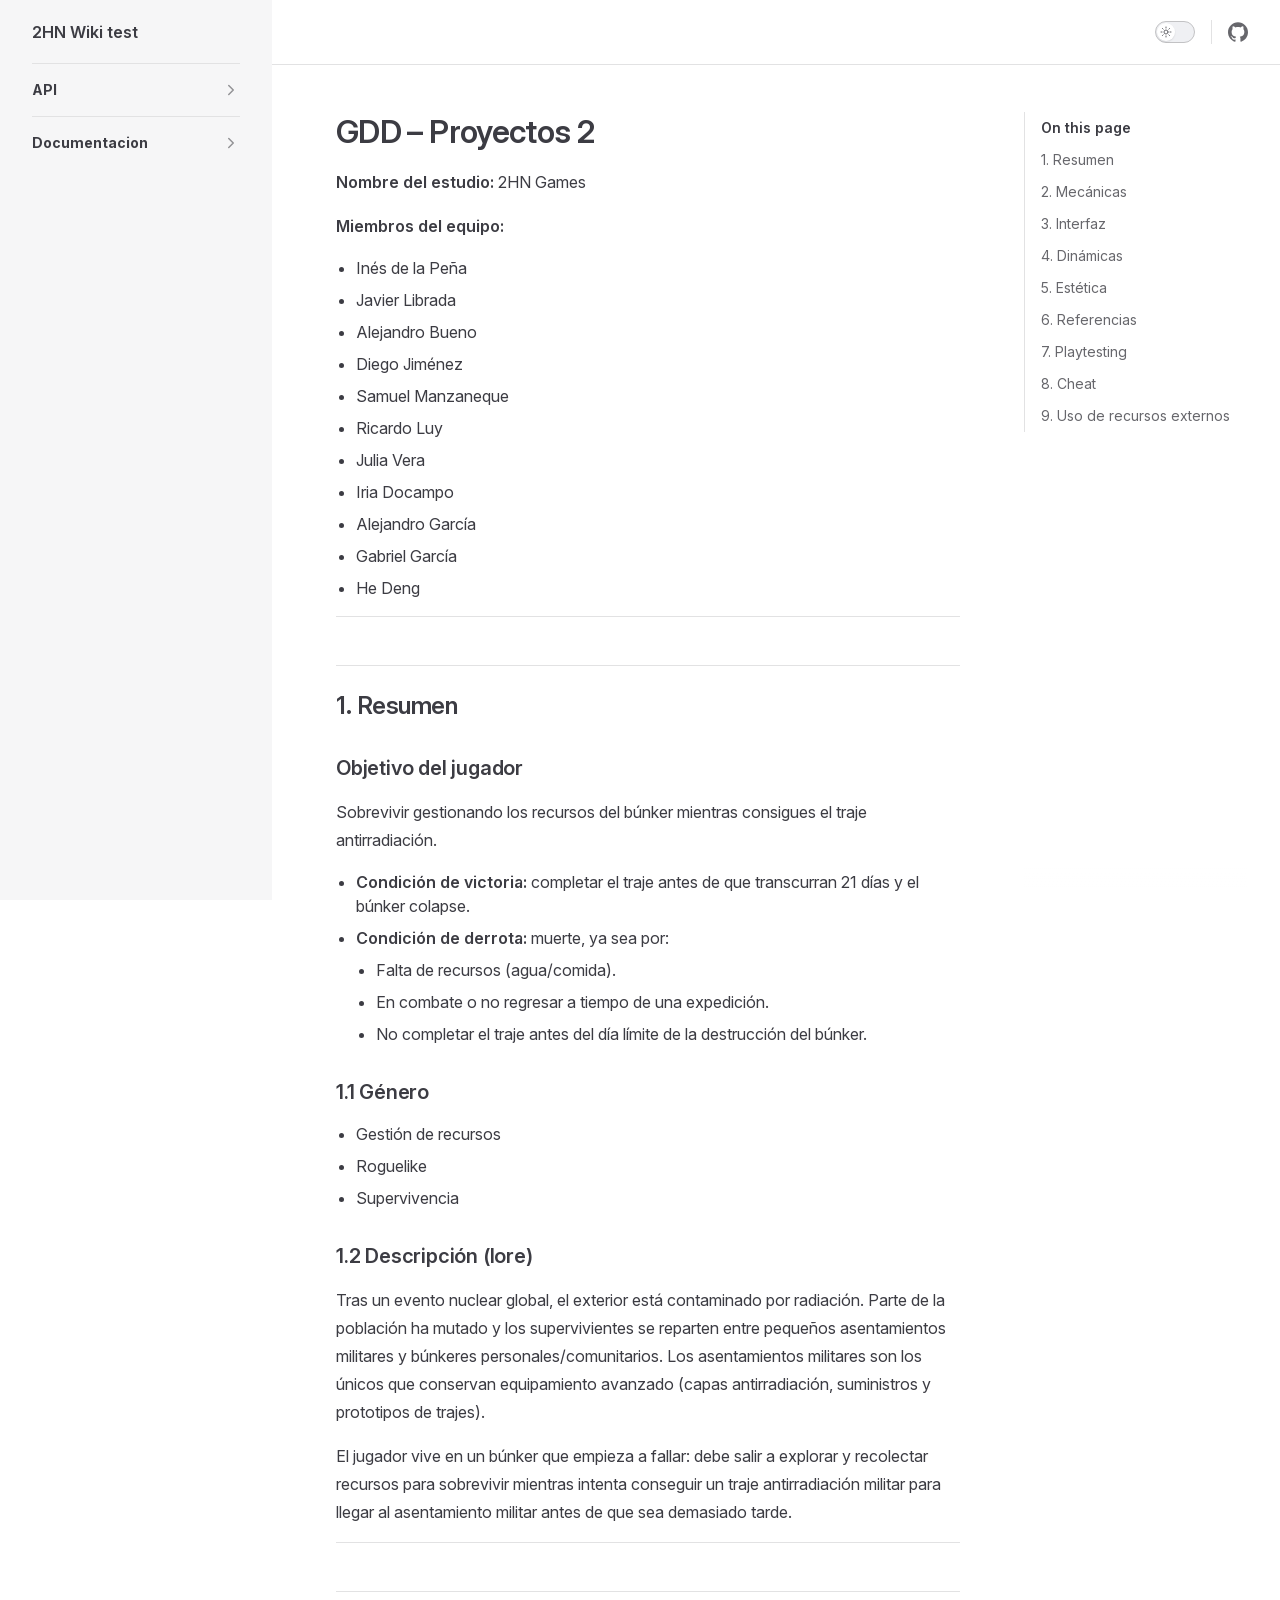
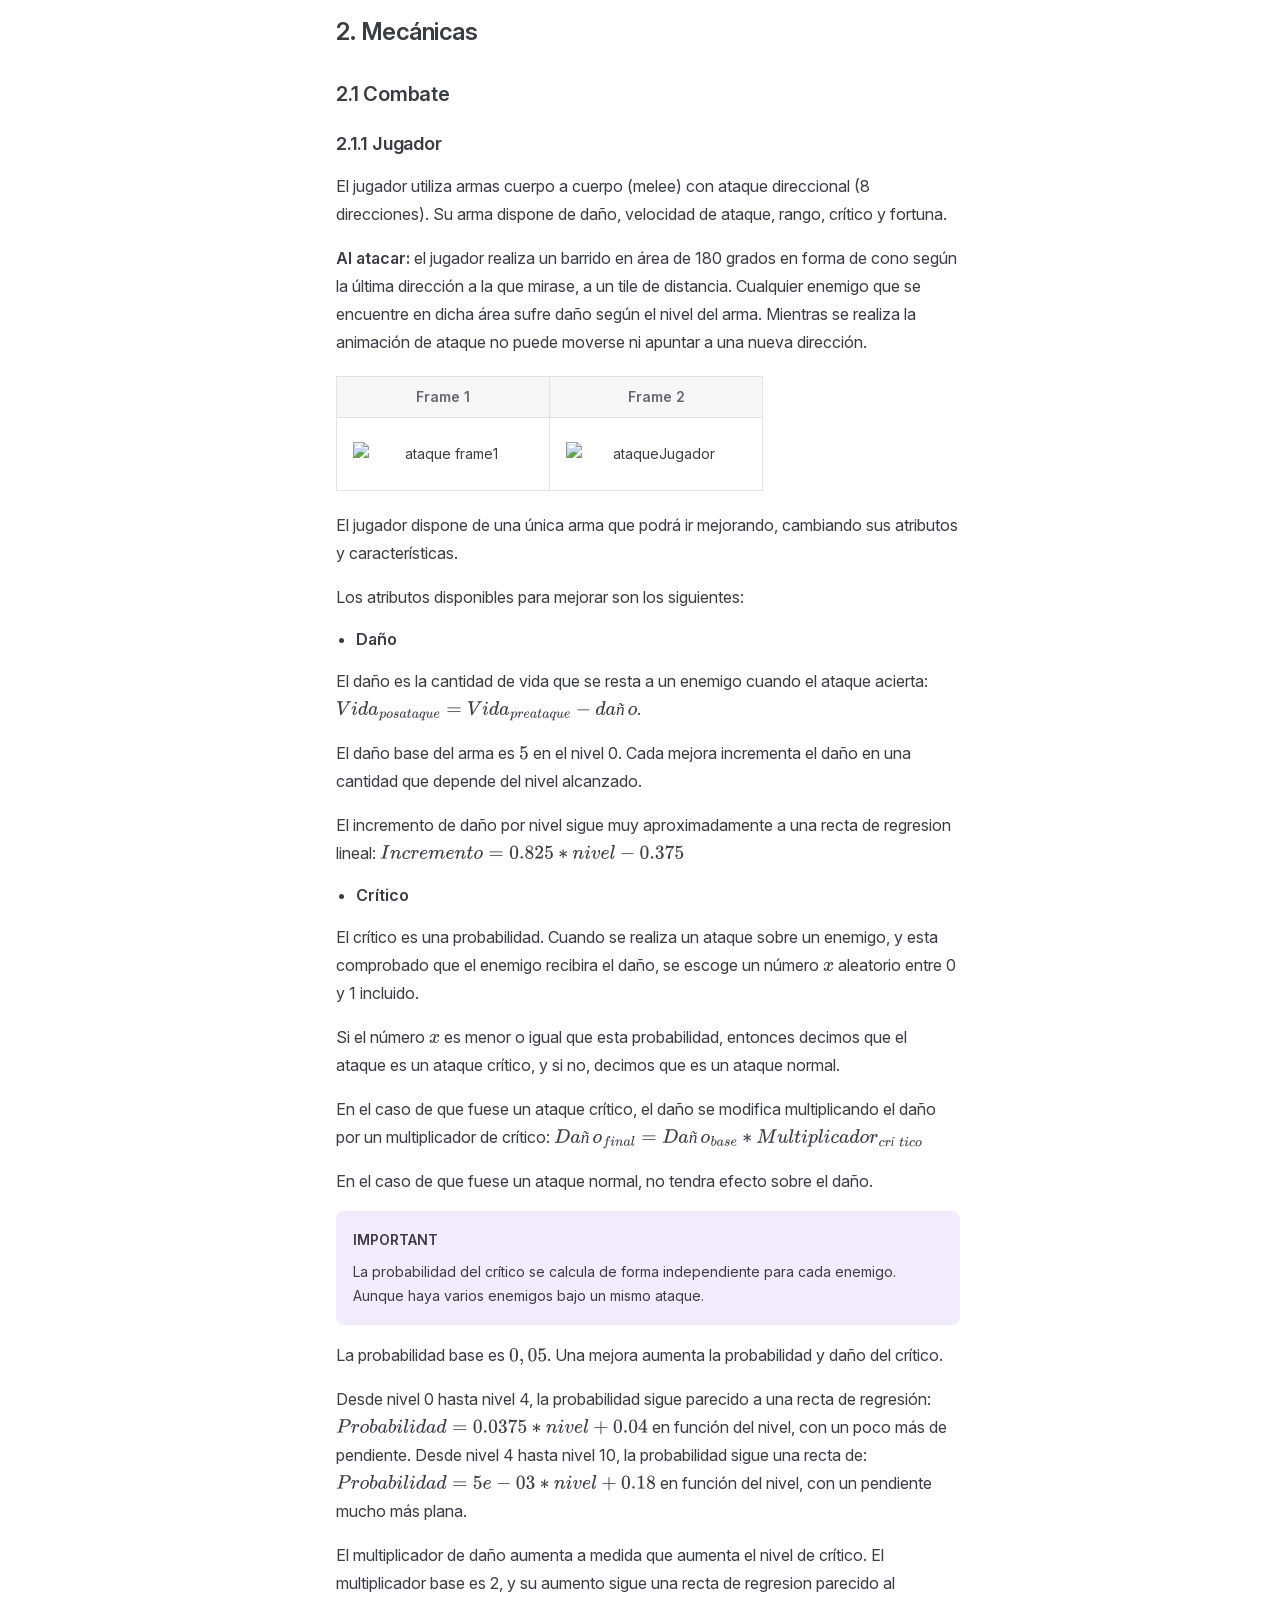
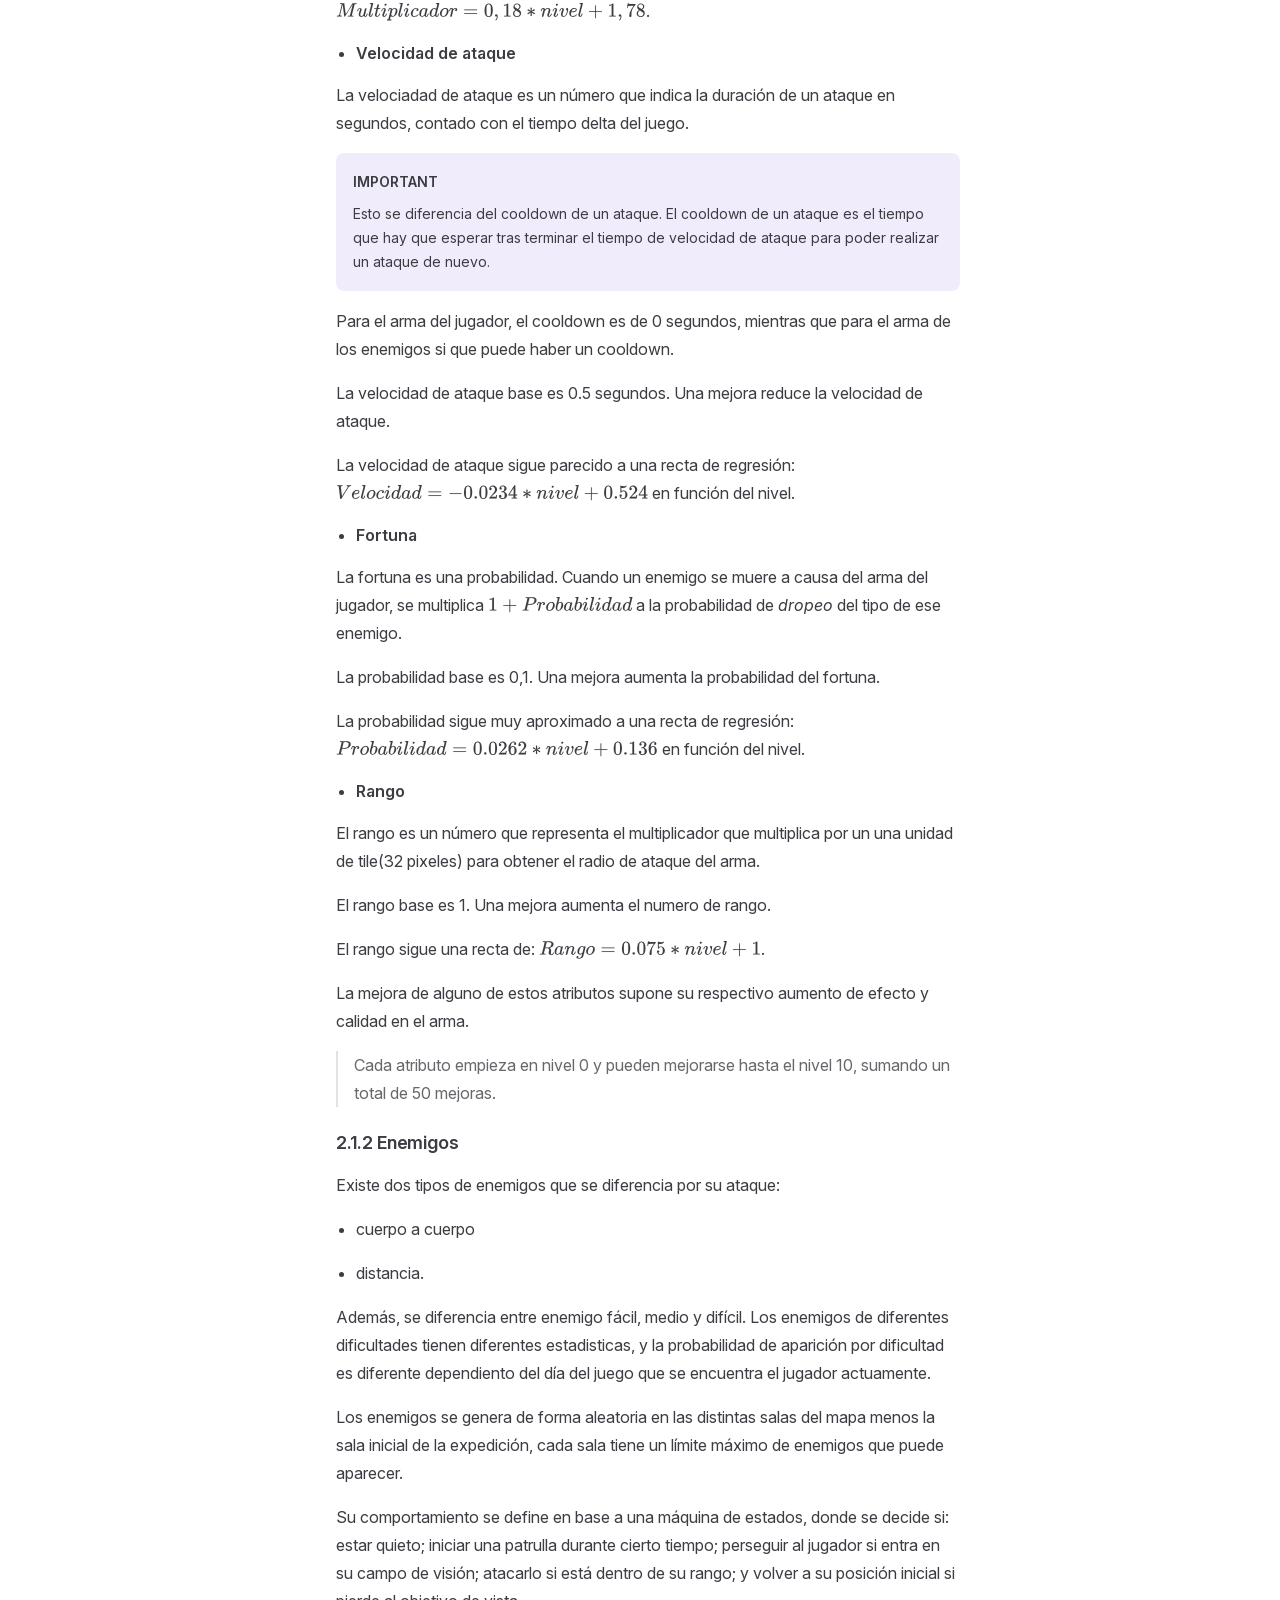
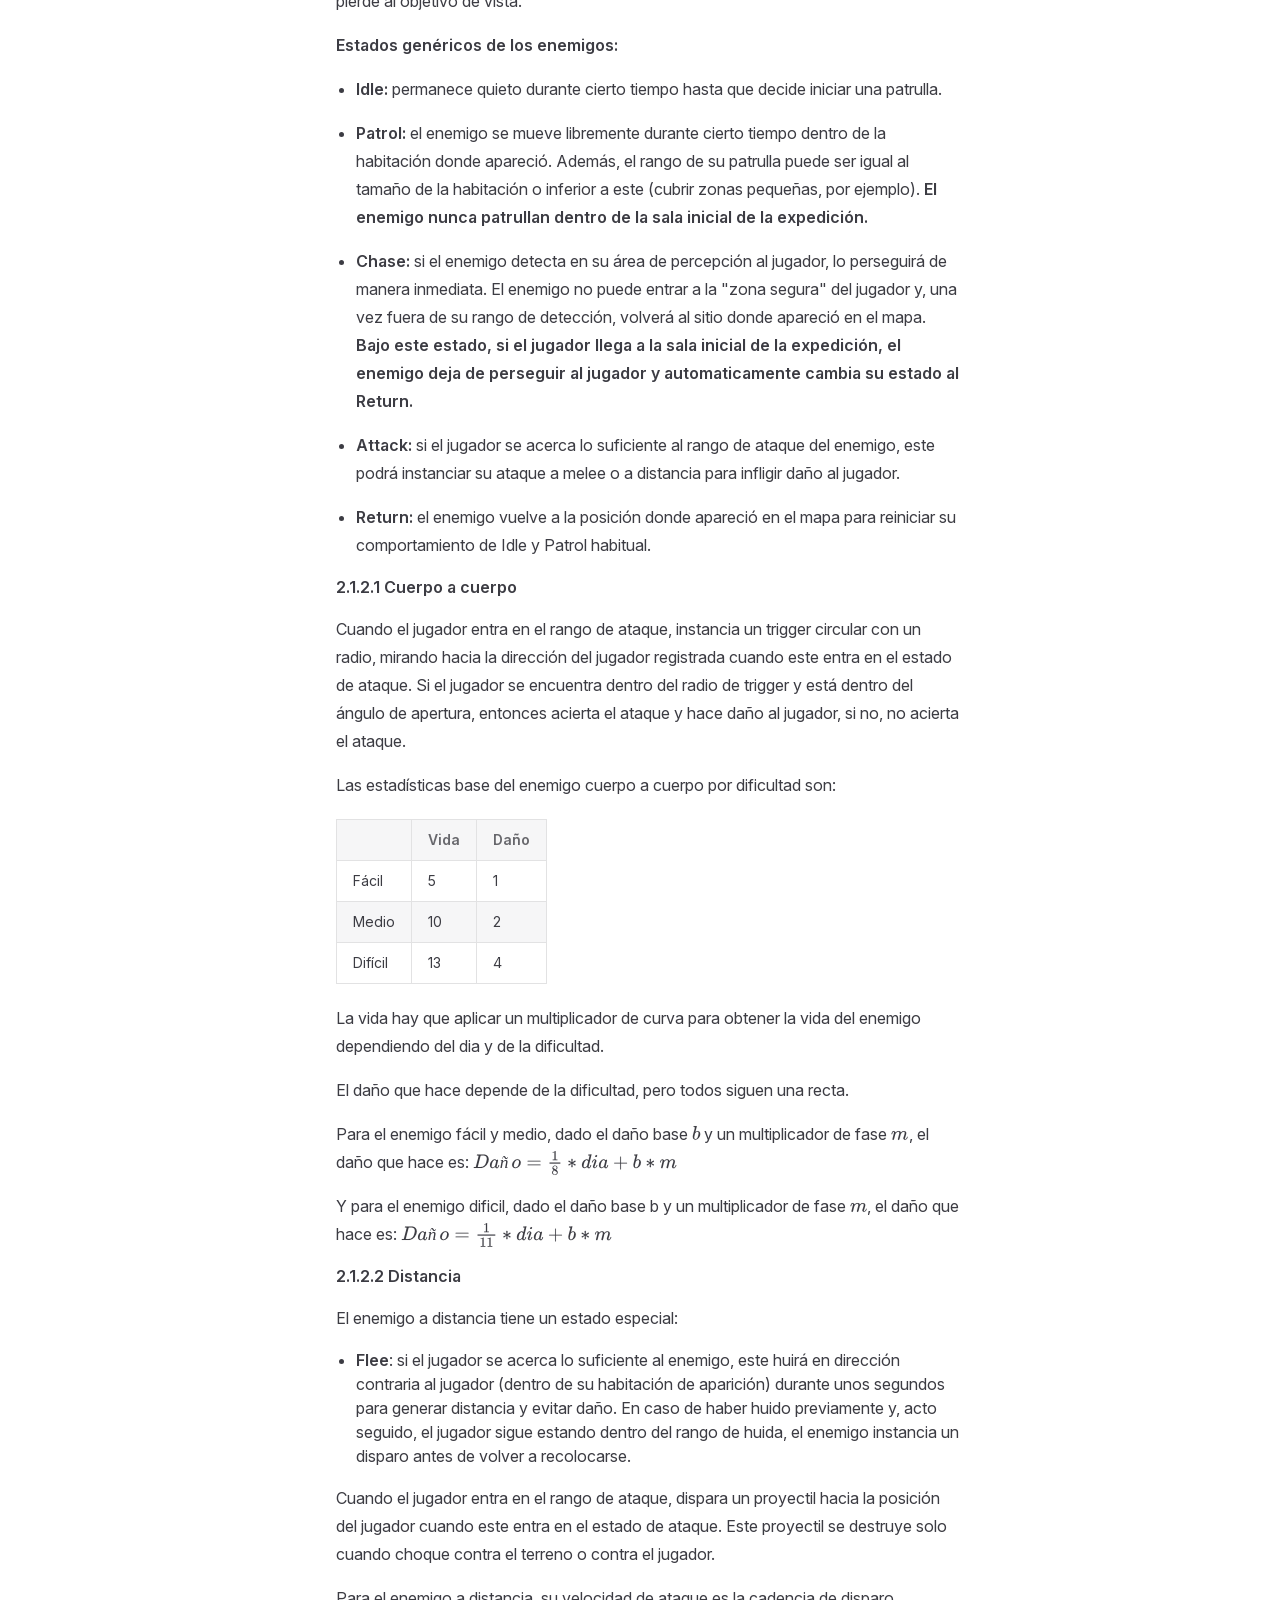
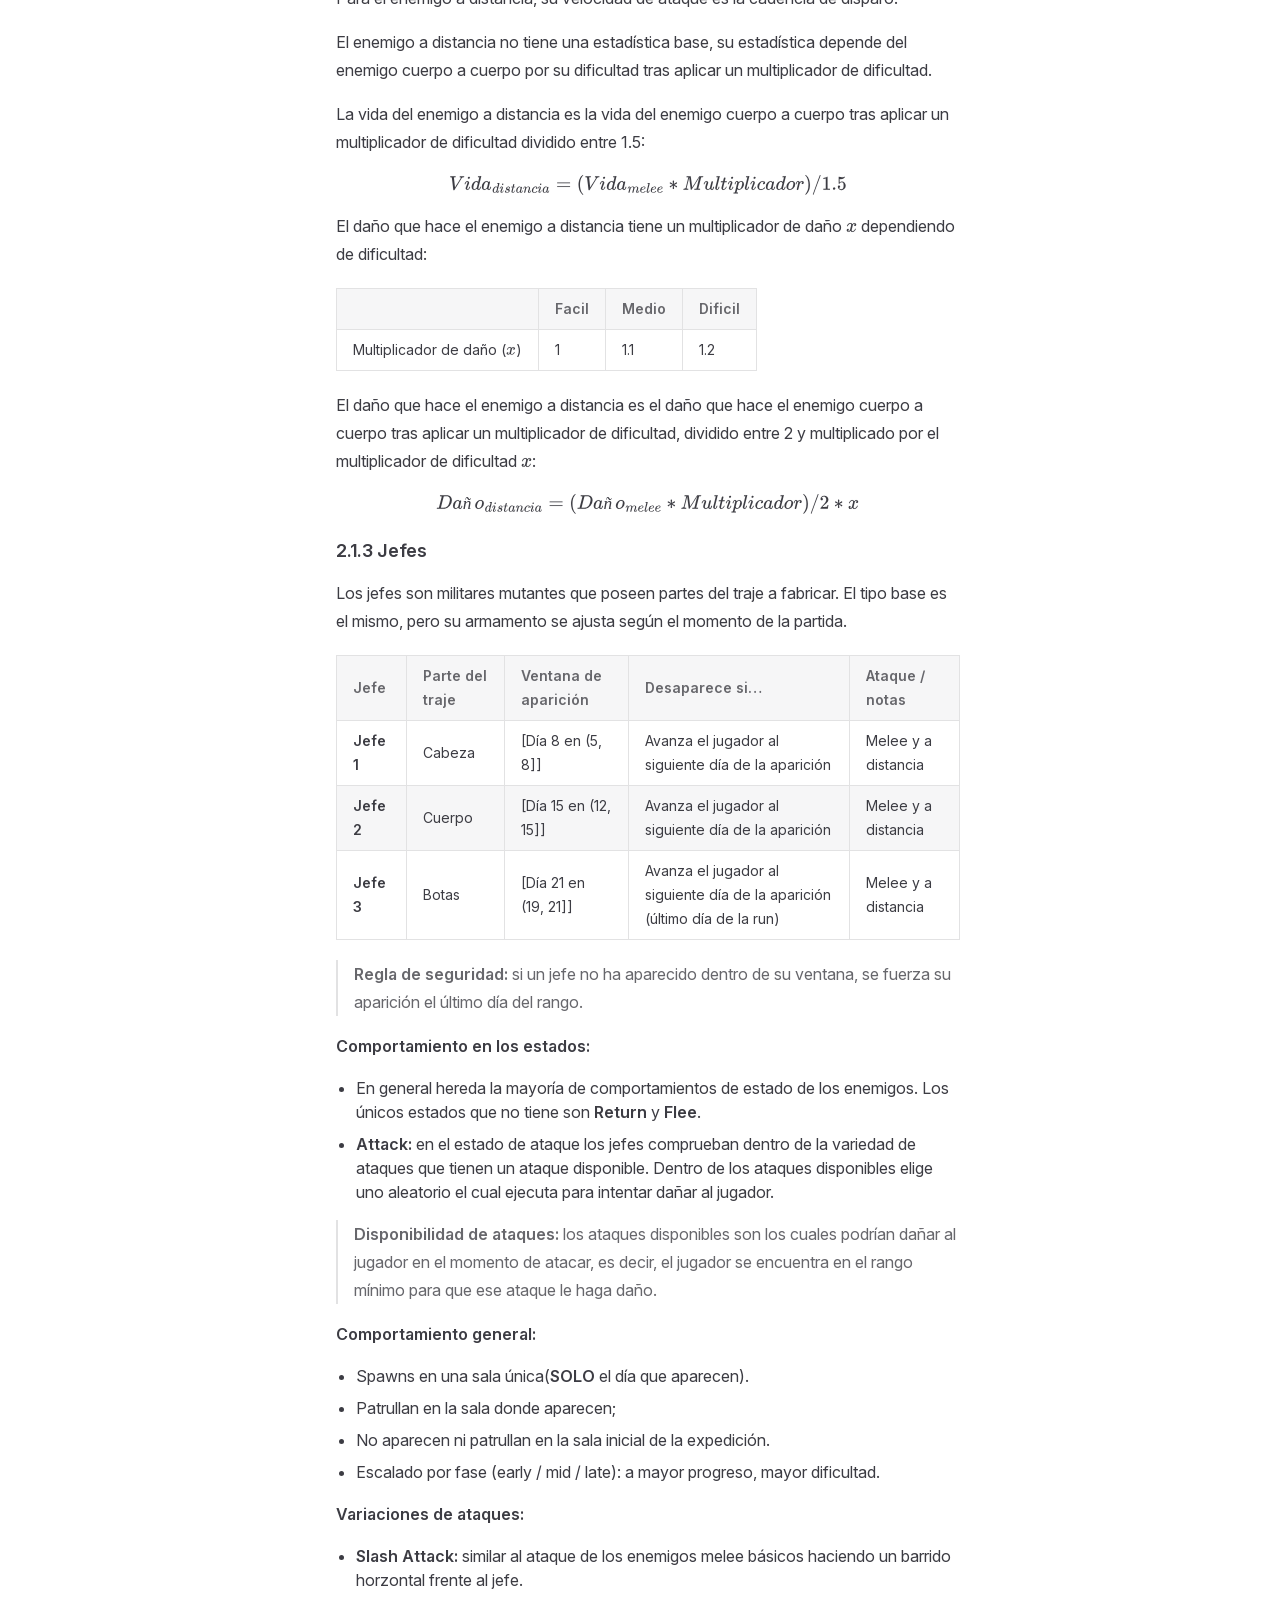
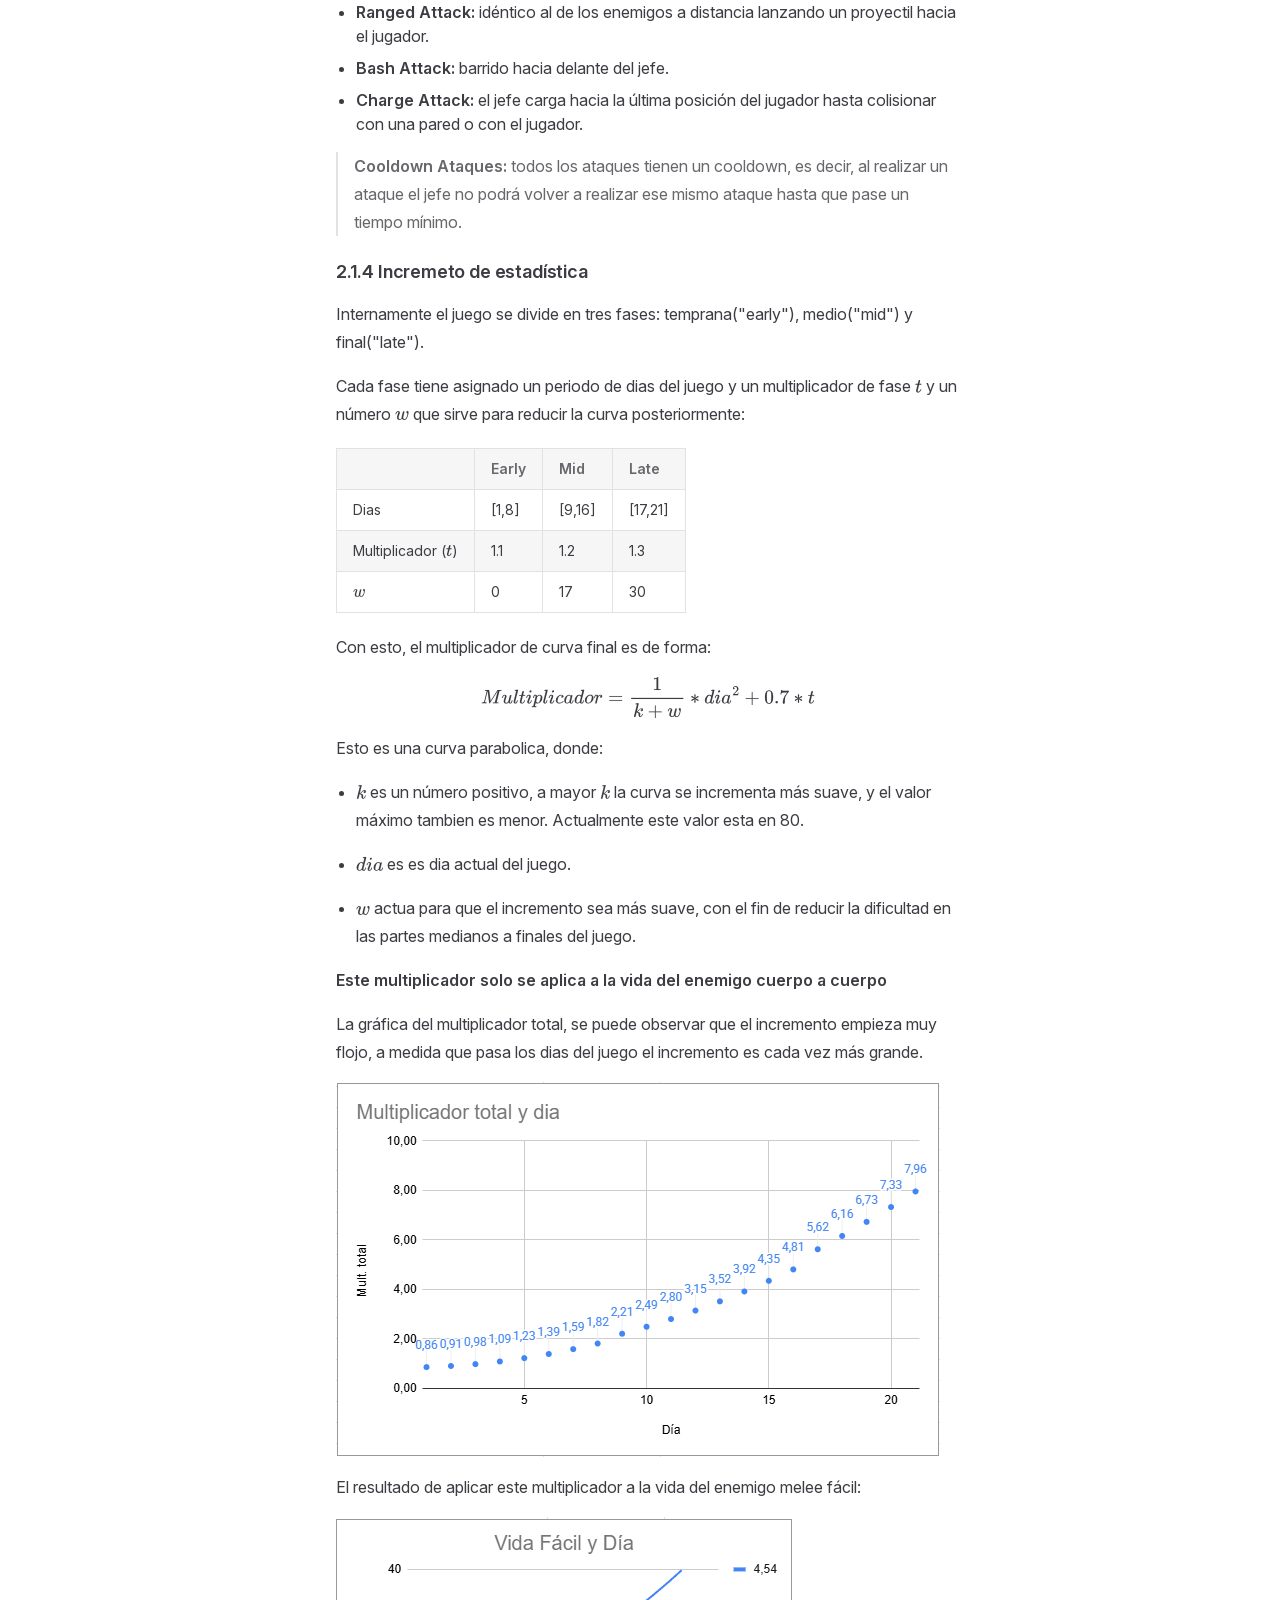
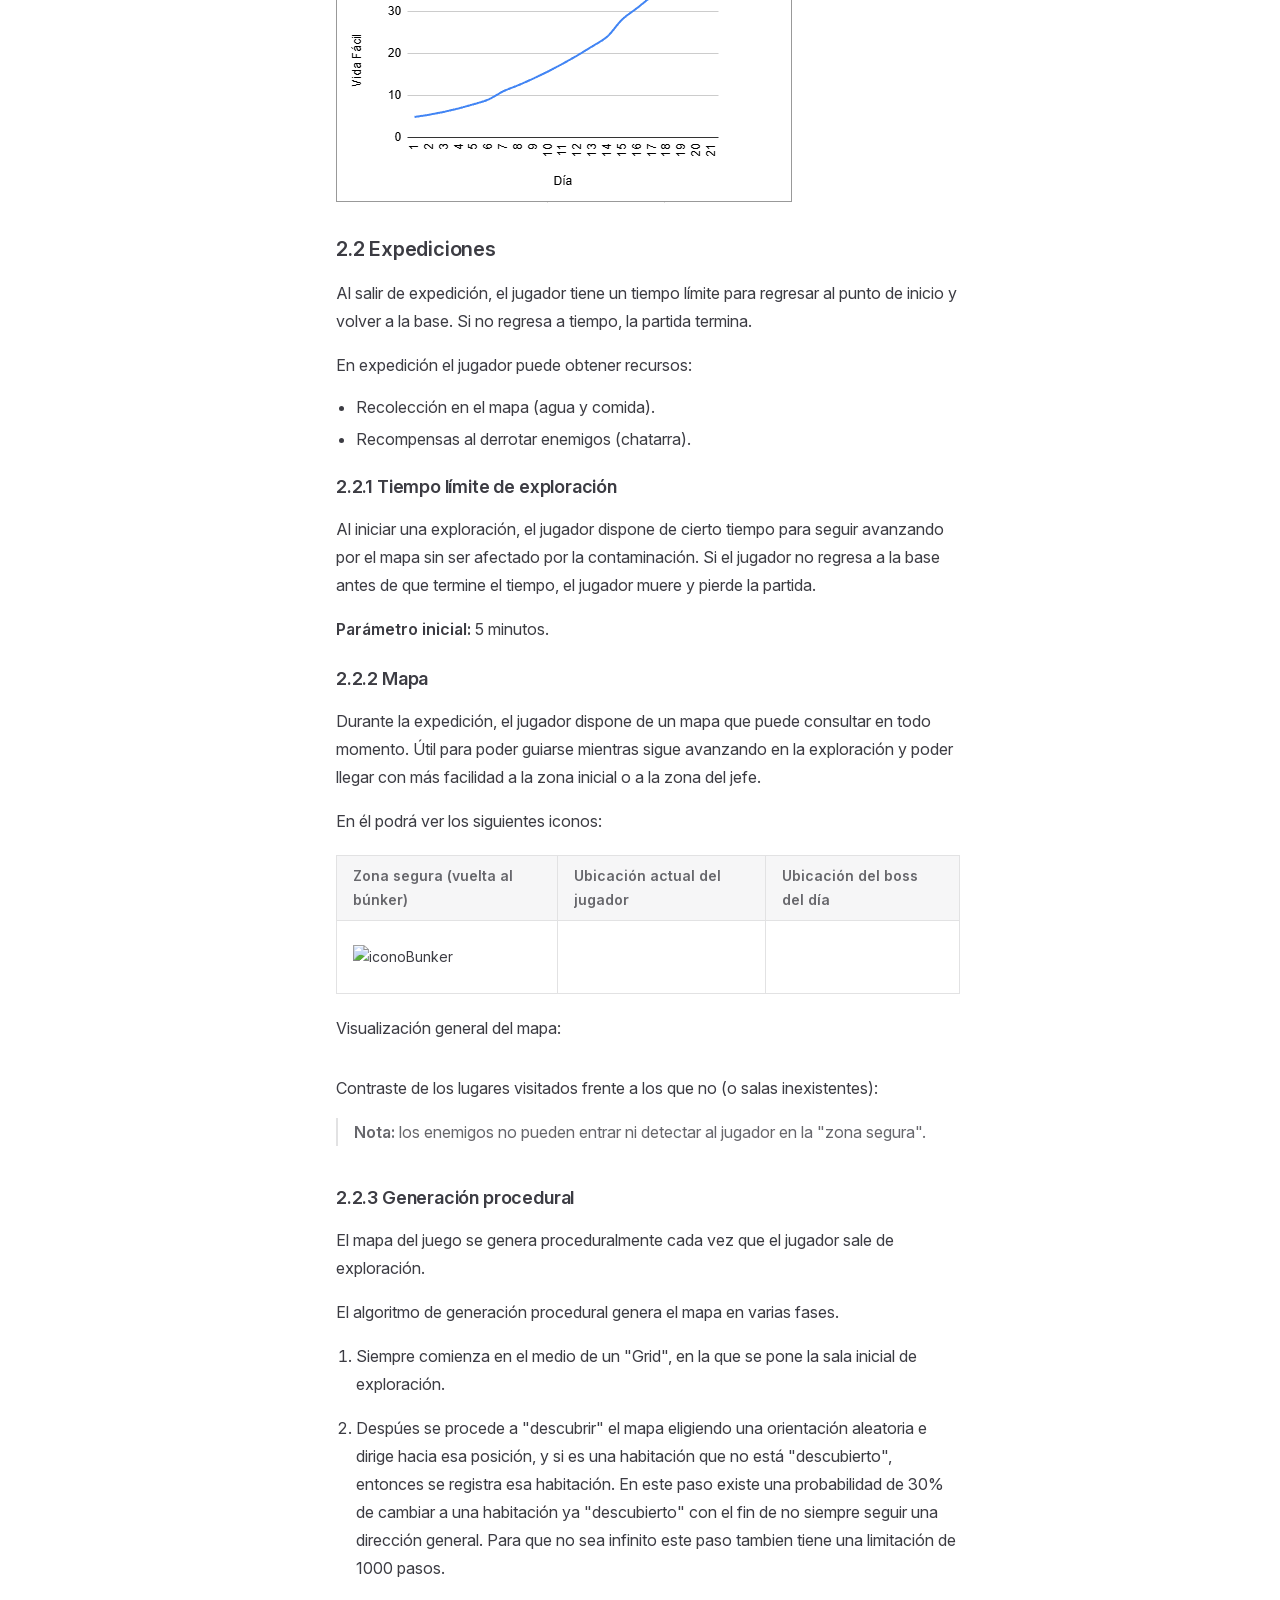
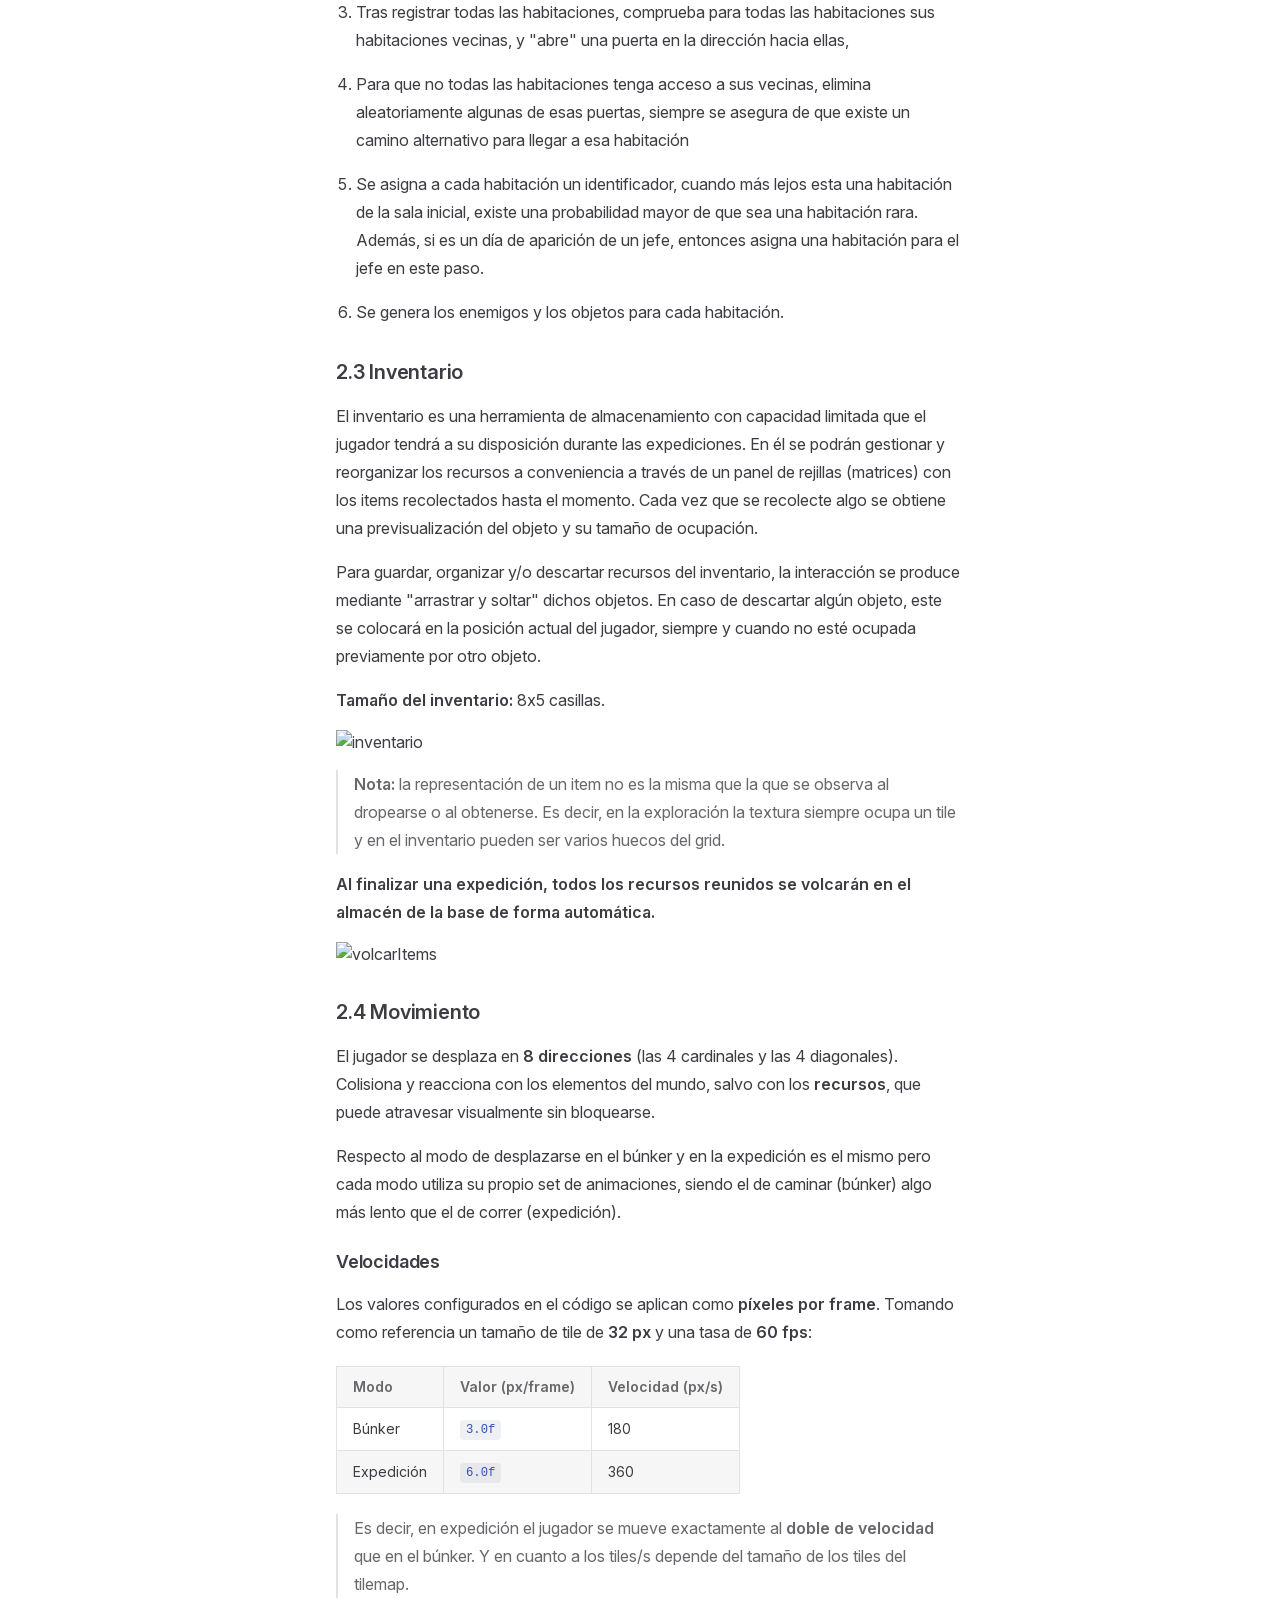
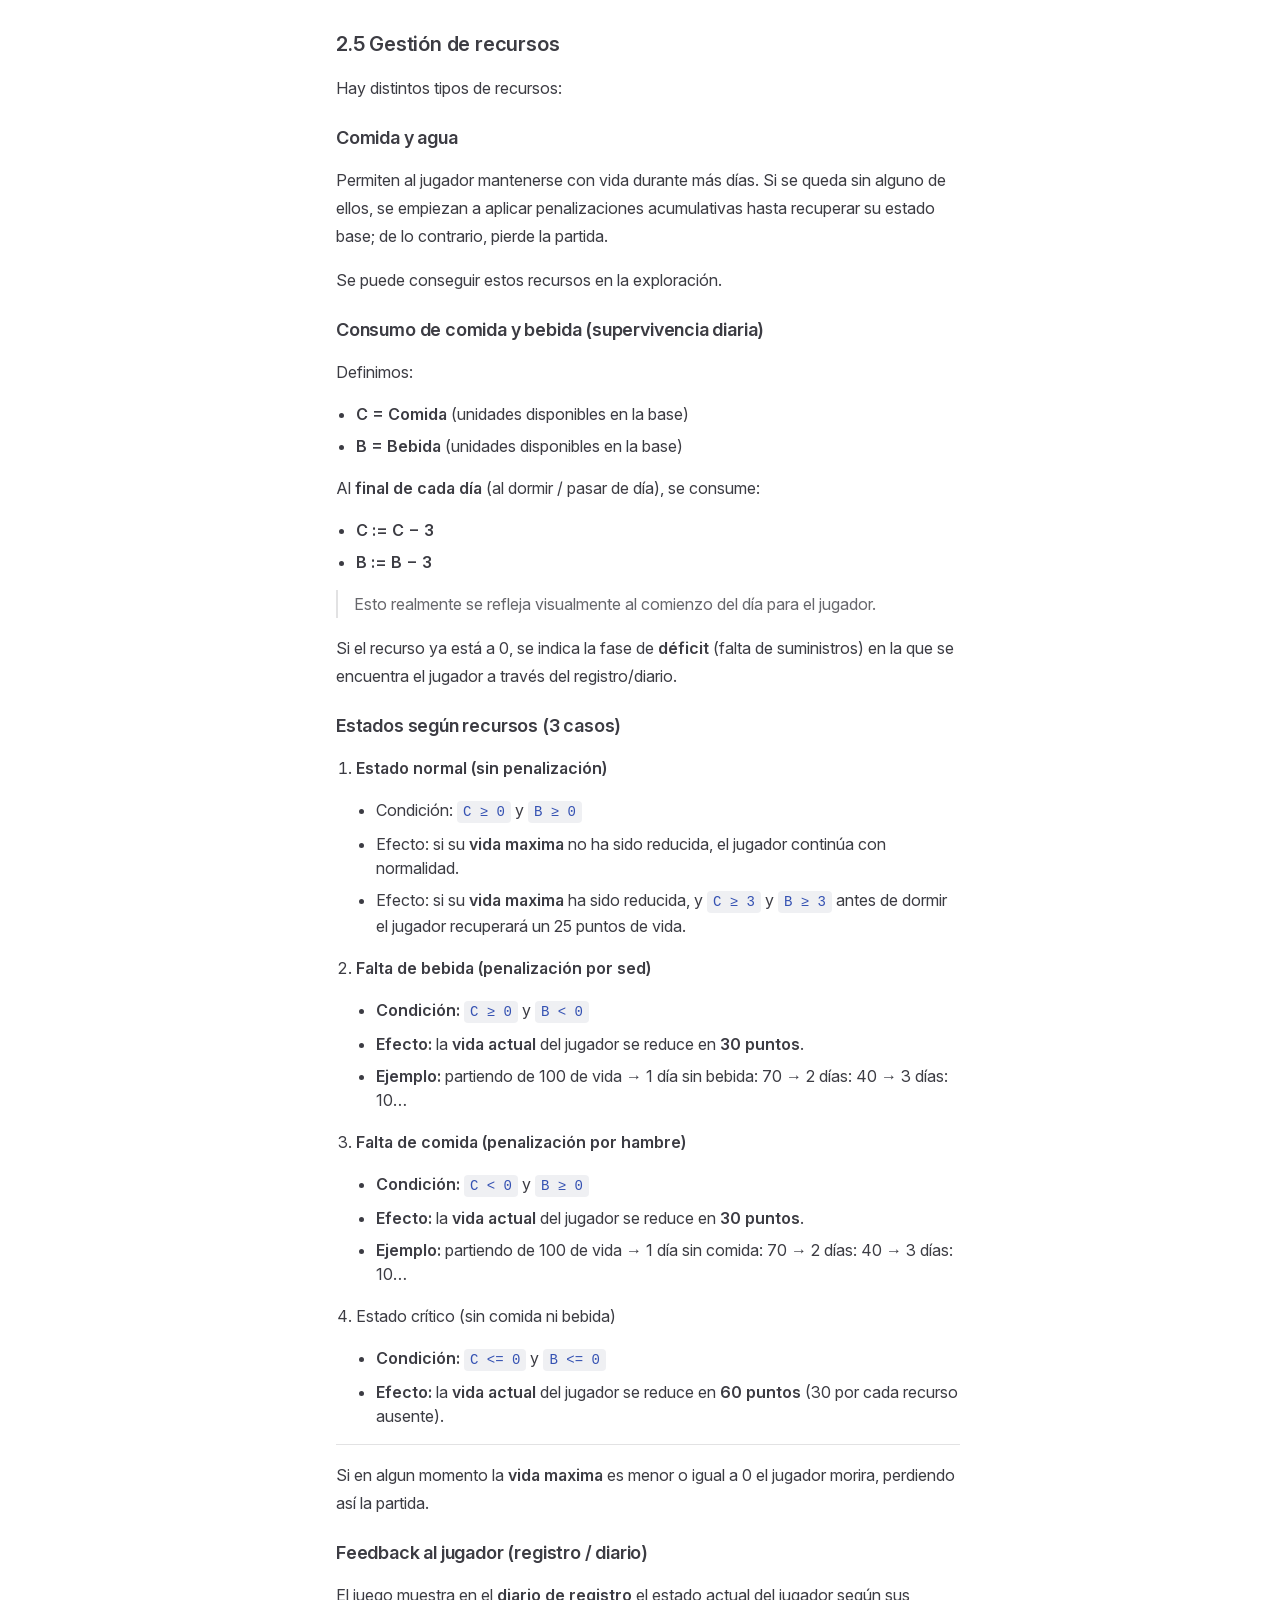
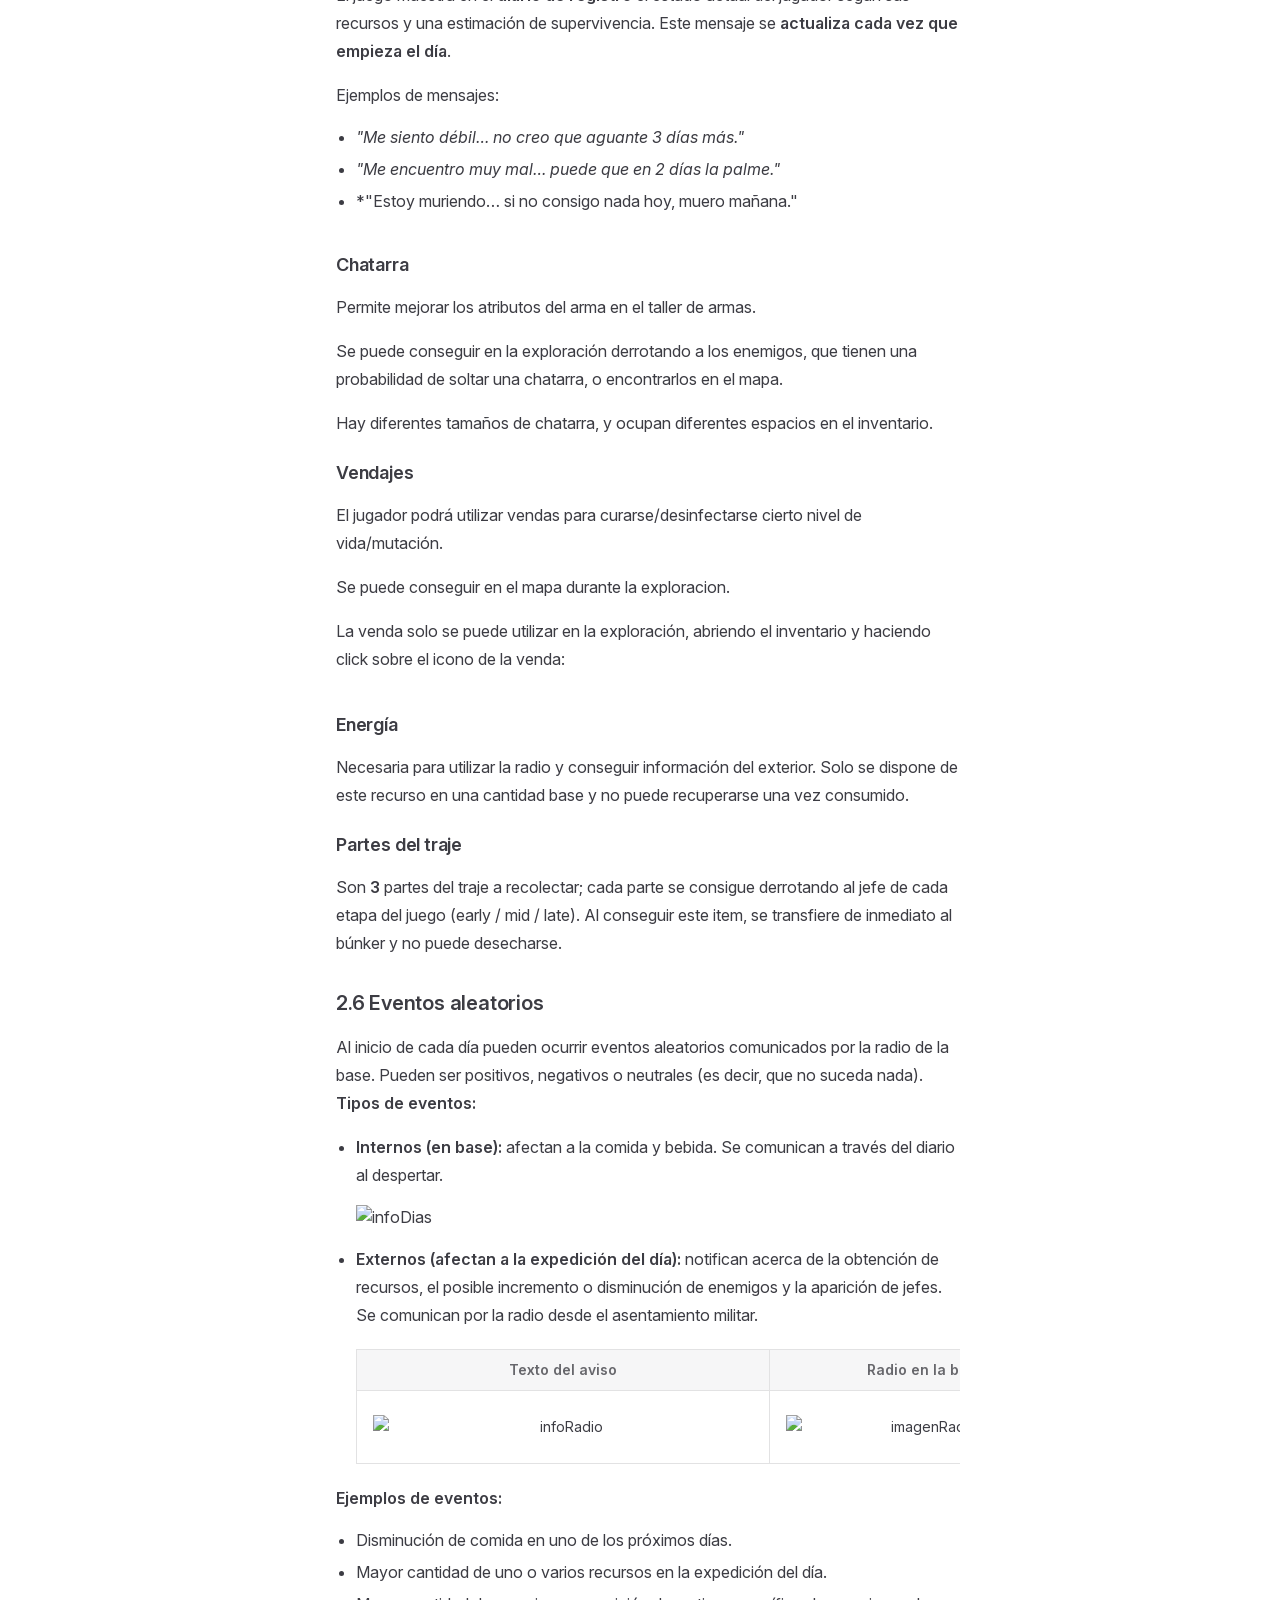
==== docs/index.html @ 0054fcff "testing vitepress web" ====
<!DOCTYPE html>
<html lang="en-US" dir="ltr">
  <head>
    <meta charset="utf-8">
    <meta name="viewport" content="width=device-width,initial-scale=1">
    <title>GDD – Proyectos 2 | 2HN Wiki test</title>
    <meta name="description" content="A code wiki for 2HN">
    <meta name="generator" content="VitePress v2.0.0-alpha.17">
    <link rel="preload stylesheet" href="/docs/assets/style.DVXy2Nvf.css" as="style">
    <link rel="preload stylesheet" href="/docs/vp-icons.css" as="style">
    
    <script type="module" src="/docs/assets/app.2eUnuu-v.js"></script>
    <link rel="preload" href="/docs/assets/inter-roman-latin.Cy4MYw_J.woff2" as="font" type="font/woff2" crossorigin="">
    <link rel="modulepreload" href="/docs/assets/chunks/theme.CaLGyzhs.js">
    <link rel="modulepreload" href="/docs/assets/chunks/framework.DKl6Y4oB.js">
    <link rel="modulepreload" href="/docs/assets/index.md.BGUF4YU-.lean.js">
    <script id="check-dark-mode">(()=>{const e=localStorage.getItem("vitepress-theme-appearance")||"auto",a=window.matchMedia("(prefers-color-scheme: dark)").matches;(!e||e==="auto"?a:e==="dark")&&document.documentElement.classList.add("dark")})();</script>
    <script id="check-mac-os">document.documentElement.classList.toggle("mac",/Mac|iPhone|iPod|iPad/i.test(navigator.platform));</script>
  </head>
  <body>
    <div id="app"><div class="Layout" data-v-0cf61682><!--[--><!--]--><!--[--><span tabindex="-1" data-v-331ec75c></span><a href="#VPContent" class="VPSkipLink visually-hidden" data-v-331ec75c>Skip to content</a><!--]--><!----><header class="VPNav" data-v-0cf61682 data-v-9f75dce3><div class="VPNavBar has-sidebar top" data-v-9f75dce3 data-v-9ca1369d><div class="wrapper" data-v-9ca1369d><div class="container" data-v-9ca1369d><div class="title" data-v-9ca1369d><div class="VPNavBarTitle has-sidebar" data-v-9ca1369d data-v-1e38c6bc><a class="title" href="/docs/" data-v-1e38c6bc><!--[--><!--]--><!----><span data-v-1e38c6bc>2HN Wiki test</span><!--[--><!--]--></a></div></div><div class="content" data-v-9ca1369d><div class="content-body" data-v-9ca1369d><!--[--><!--]--><div class="VPNavBarSearch search" data-v-9ca1369d data-v-2fc7f2c6><!----></div><!----><!----><div class="VPNavBarAppearance appearance" data-v-9ca1369d data-v-6c893767><button class="VPSwitch VPSwitchAppearance" type="button" role="switch" title aria-checked="false" data-v-6c893767 data-v-5337faa4 data-v-1d5665e3><span class="check" data-v-1d5665e3><span class="icon" data-v-1d5665e3><!--[--><span class="vpi-sun sun" data-v-5337faa4></span><span class="vpi-moon moon" data-v-5337faa4></span><!--]--></span></span></button></div><div class="VPSocialLinks VPNavBarSocialLinks social-links" data-v-9ca1369d data-v-0394ad82 data-v-d07f11e6><!--[--><a class="VPSocialLink no-icon" href="https://github.com/vuejs/vitepress" aria-label="github" target="_blank" rel="me noopener" data-v-d07f11e6 data-v-591a6b30><span class="vpi-social-github"></span></a><!--]--></div><div class="VPFlyout VPNavBarExtra extra" data-v-9ca1369d data-v-562c832a data-v-42cb505d><button type="button" class="button" aria-haspopup="true" aria-expanded="false" aria-label="extra navigation" data-v-42cb505d><span class="vpi-more-horizontal icon" data-v-42cb505d></span></button><div class="menu" data-v-42cb505d><div class="VPMenu" data-v-42cb505d data-v-25a6cce8><!----><!--[--><!--[--><!----><div class="group" data-v-562c832a><div class="item appearance" data-v-562c832a><p class="label" data-v-562c832a>Appearance</p><div class="appearance-action" data-v-562c832a><button class="VPSwitch VPSwitchAppearance" type="button" role="switch" title aria-checked="false" data-v-562c832a data-v-5337faa4 data-v-1d5665e3><span class="check" data-v-1d5665e3><span class="icon" data-v-1d5665e3><!--[--><span class="vpi-sun sun" data-v-5337faa4></span><span class="vpi-moon moon" data-v-5337faa4></span><!--]--></span></span></button></div></div></div><div class="group" data-v-562c832a><div class="item social-links" data-v-562c832a><div class="VPSocialLinks social-links-list" data-v-562c832a data-v-d07f11e6><!--[--><a class="VPSocialLink no-icon" href="https://github.com/vuejs/vitepress" aria-label="github" target="_blank" rel="me noopener" data-v-d07f11e6 data-v-591a6b30><span class="vpi-social-github"></span></a><!--]--></div></div></div><!--]--><!--]--></div></div></div><!--[--><!--]--><button type="button" class="VPNavBarHamburger hamburger" aria-label="mobile navigation" aria-expanded="false" aria-controls="VPNavScreen" data-v-9ca1369d data-v-e5dd9c1c><span class="container" data-v-e5dd9c1c><span class="top" data-v-e5dd9c1c></span><span class="middle" data-v-e5dd9c1c></span><span class="bottom" data-v-e5dd9c1c></span></span></button></div></div></div></div><div class="divider" data-v-9ca1369d><div class="divider-line" data-v-9ca1369d></div></div></div><!----></header><div class="VPLocalNav has-sidebar empty" data-v-0cf61682 data-v-db738f89><div class="container" data-v-db738f89><button class="menu" aria-expanded="false" aria-controls="VPSidebarNav" data-v-db738f89><span class="vpi-align-left menu-icon" data-v-db738f89></span><span class="menu-text" data-v-db738f89>Menu</span></button><div class="VPLocalNavOutlineDropdown" style="--vp-vh:0px;" data-v-db738f89 data-v-0bf0e06f><button data-v-0bf0e06f>Return to top</button><!----></div></div></div><aside class="VPSidebar" data-v-0cf61682 data-v-af661f50><div class="curtain" data-v-af661f50></div><nav class="nav" id="VPSidebarNav" aria-labelledby="sidebar-aria-label" tabindex="-1" data-v-af661f50><span class="visually-hidden" id="sidebar-aria-label" data-v-af661f50> Sidebar Navigation </span><!--[--><!--]--><!--[--><div class="no-transition group" data-v-8d50c081><section class="VPSidebarItem level-0 collapsible collapsed" data-v-8d50c081 data-v-d81de50c><div class="item" role="button" tabindex="0" data-v-d81de50c><div class="indicator" data-v-d81de50c></div><h2 class="text" data-v-d81de50c>API</h2><div class="caret" role="button" aria-label="toggle section" tabindex="0" data-v-d81de50c><span class="vpi-chevron-right caret-icon" data-v-d81de50c></span></div></div><div class="items" data-v-d81de50c><!--[--><div class="VPSidebarItem level-1 is-link" data-v-d81de50c data-v-d81de50c><div class="item" data-v-d81de50c><div class="indicator" data-v-d81de50c></div><a class="VPLink link link" href="/docs/API/something.html" data-v-d81de50c><!--[--><p class="text" data-v-d81de50c>Something</p><!--]--></a><!----></div><!----></div><!--]--></div></section></div><div class="no-transition group" data-v-8d50c081><section class="VPSidebarItem level-0 collapsible collapsed" data-v-8d50c081 data-v-d81de50c><div class="item" role="button" tabindex="0" data-v-d81de50c><div class="indicator" data-v-d81de50c></div><h2 class="text" data-v-d81de50c>Documentacion</h2><div class="caret" role="button" aria-label="toggle section" tabindex="0" data-v-d81de50c><span class="vpi-chevron-right caret-icon" data-v-d81de50c></span></div></div><div class="items" data-v-d81de50c><!--[--><div class="VPSidebarItem level-1 is-link" data-v-d81de50c data-v-d81de50c><div class="item" data-v-d81de50c><div class="indicator" data-v-d81de50c></div><a class="VPLink link link" href="/docs/Documentacion/GDD.html" data-v-d81de50c><!--[--><p class="text" data-v-d81de50c>GDD</p><!--]--></a><!----></div><!----></div><section class="VPSidebarItem level-1 collapsible collapsed" data-v-d81de50c data-v-d81de50c><div class="item" role="button" tabindex="0" data-v-d81de50c><div class="indicator" data-v-d81de50c></div><h3 class="text" data-v-d81de50c>Tutorial Comentarios</h3><div class="caret" role="button" aria-label="toggle section" tabindex="0" data-v-d81de50c><span class="vpi-chevron-right caret-icon" data-v-d81de50c></span></div></div><div class="items" data-v-d81de50c><!--[--><div class="VPSidebarItem level-2 is-link" data-v-d81de50c data-v-d81de50c><div class="item" data-v-d81de50c><div class="indicator" data-v-d81de50c></div><a class="VPLink link link" href="/docs/Documentacion/Tutorial%20Comentarios/Com%C3%B3%20comentar%20el%20c%C3%B3digo.html" data-v-d81de50c><!--[--><p class="text" data-v-d81de50c>Comó comentar el código</p><!--]--></a><!----></div><!----></div><div class="VPSidebarItem level-2 is-link" data-v-d81de50c data-v-d81de50c><div class="item" data-v-d81de50c><div class="indicator" data-v-d81de50c></div><a class="VPLink link link" href="/docs/Documentacion/Tutorial%20Comentarios/Convenio%20de%20c%C3%B3digo%20y%20programaci%C3%B3n.html" data-v-d81de50c><!--[--><p class="text" data-v-d81de50c>Convenio de código y programación</p><!--]--></a><!----></div><!----></div><!--]--></div></section><section class="VPSidebarItem level-1 collapsible collapsed" data-v-d81de50c data-v-d81de50c><div class="item" role="button" tabindex="0" data-v-d81de50c><div class="indicator" data-v-d81de50c></div><h3 class="text" data-v-d81de50c>Tutorial EC</h3><div class="caret" role="button" aria-label="toggle section" tabindex="0" data-v-d81de50c><span class="vpi-chevron-right caret-icon" data-v-d81de50c></span></div></div><div class="items" data-v-d81de50c><!--[--><div class="VPSidebarItem level-2 is-link" data-v-d81de50c data-v-d81de50c><div class="item" data-v-d81de50c><div class="indicator" data-v-d81de50c></div><a class="VPLink link link" href="/docs/Documentacion/Tutorial%20EC/TutorialColliders.html" data-v-d81de50c><!--[--><p class="text" data-v-d81de50c>TutorialColliders</p><!--]--></a><!----></div><!----></div><div class="VPSidebarItem level-2 is-link" data-v-d81de50c data-v-d81de50c><div class="item" data-v-d81de50c><div class="indicator" data-v-d81de50c></div><a class="VPLink link link" href="/docs/Documentacion/Tutorial%20EC/TutorialEC.html" data-v-d81de50c><!--[--><p class="text" data-v-d81de50c>TutorialEC</p><!--]--></a><!----></div><!----></div><!--]--></div></section><section class="VPSidebarItem level-1 collapsible collapsed" data-v-d81de50c data-v-d81de50c><div class="item" role="button" tabindex="0" data-v-d81de50c><div class="indicator" data-v-d81de50c></div><h3 class="text" data-v-d81de50c>Tutorial Tilemap</h3><div class="caret" role="button" aria-label="toggle section" tabindex="0" data-v-d81de50c><span class="vpi-chevron-right caret-icon" data-v-d81de50c></span></div></div><div class="items" data-v-d81de50c><!--[--><div class="VPSidebarItem level-2 is-link" data-v-d81de50c data-v-d81de50c><div class="item" data-v-d81de50c><div class="indicator" data-v-d81de50c></div><a class="VPLink link link" href="/docs/Documentacion/Tutorial%20Tilemap/Tilemap.html" data-v-d81de50c><!--[--><p class="text" data-v-d81de50c>Tilemap</p><!--]--></a><!----></div><!----></div><!--]--></div></section><section class="VPSidebarItem level-1 collapsible collapsed" data-v-d81de50c data-v-d81de50c><div class="item" role="button" tabindex="0" data-v-d81de50c><div class="indicator" data-v-d81de50c></div><h3 class="text" data-v-d81de50c>Tutoriales Varios</h3><div class="caret" role="button" aria-label="toggle section" tabindex="0" data-v-d81de50c><span class="vpi-chevron-right caret-icon" data-v-d81de50c></span></div></div><div class="items" data-v-d81de50c><!--[--><div class="VPSidebarItem level-2 is-link" data-v-d81de50c data-v-d81de50c><div class="item" data-v-d81de50c><div class="indicator" data-v-d81de50c></div><a class="VPLink link link" href="/docs/Documentacion/Tutoriales%20Varios/Cinem%20Script%20Language.html" data-v-d81de50c><!--[--><p class="text" data-v-d81de50c>Cinem Script Language</p><!--]--></a><!----></div><!----></div><div class="VPSidebarItem level-2 is-link" data-v-d81de50c data-v-d81de50c><div class="item" data-v-d81de50c><div class="indicator" data-v-d81de50c></div><a class="VPLink link link" href="/docs/Documentacion/Tutoriales%20Varios/Como%20crear%20una%20arma.html" data-v-d81de50c><!--[--><p class="text" data-v-d81de50c>Como crear una arma</p><!--]--></a><!----></div><!----></div><!--]--></div></section><!--]--></div></section></div><!--]--><!--[--><!--]--></nav></aside><div class="VPContent has-sidebar" id="VPContent" data-v-0cf61682 data-v-9dc86fcc><div class="VPDoc has-sidebar has-aside" data-v-9dc86fcc data-v-7011f0d8><!--[--><!--]--><div class="container" data-v-7011f0d8><div class="aside" data-v-7011f0d8><div class="aside-curtain" data-v-7011f0d8></div><div class="aside-container" data-v-7011f0d8><div class="aside-content" data-v-7011f0d8><div class="VPDocAside" data-v-7011f0d8 data-v-3f215769><!--[--><!--]--><!--[--><!--]--><nav aria-labelledby="doc-outline-aria-label" class="VPDocAsideOutline" data-v-3f215769 data-v-60d5052e><div class="content" data-v-60d5052e><div class="outline-marker" data-v-60d5052e></div><div aria-level="2" class="outline-title" id="doc-outline-aria-label" role="heading" data-v-60d5052e>On this page</div><ul class="VPDocOutlineItem root" data-v-60d5052e data-v-1ce71065><!--[--><!--]--></ul></div></nav><!--[--><!--]--><div class="spacer" data-v-3f215769></div><!--[--><!--]--><!----><!--[--><!--]--><!--[--><!--]--></div></div></div></div><div class="content" data-v-7011f0d8><div class="content-container" data-v-7011f0d8><!--[--><!--]--><main class="main" data-v-7011f0d8><div style="position:relative;" class="vp-doc _docs_" data-v-7011f0d8><div><h1 id="gdd-–-proyectos-2" tabindex="-1">GDD – Proyectos 2 <a class="header-anchor" href="#gdd-–-proyectos-2" aria-label="Permalink to “GDD – Proyectos 2”">​</a></h1><p><strong>Nombre del estudio:</strong> 2HN Games</p><p><strong>Miembros del equipo:</strong></p><ul><li>Inés de la Peña</li><li>Javier Librada</li><li>Alejandro Bueno</li><li>Diego Jiménez</li><li>Samuel Manzaneque</li><li>Ricardo Luy</li><li>Julia Vera</li><li>Iria Docampo</li><li>Alejandro García</li><li>Gabriel García</li><li>He Deng</li></ul><hr><h2 id="_1-resumen" tabindex="-1">1. Resumen <a class="header-anchor" href="#_1-resumen" aria-label="Permalink to “1. Resumen”">​</a></h2><h3 id="objetivo-del-jugador" tabindex="-1">Objetivo del jugador <a class="header-anchor" href="#objetivo-del-jugador" aria-label="Permalink to “Objetivo del jugador”">​</a></h3><p>Sobrevivir gestionando los recursos del búnker mientras consigues el traje antirradiación.</p><ul><li><strong>Condición de victoria:</strong> completar el traje antes de que transcurran 21 días y el búnker colapse.</li><li><strong>Condición de derrota:</strong> muerte, ya sea por: <ul><li>Falta de recursos (agua/comida).</li><li>En combate o no regresar a tiempo de una expedición.</li><li>No completar el traje antes del día límite de la destrucción del búnker.</li></ul></li></ul><h3 id="_1-1-genero" tabindex="-1">1.1 Género <a class="header-anchor" href="#_1-1-genero" aria-label="Permalink to “1.1 Género”">​</a></h3><ul><li>Gestión de recursos</li><li>Roguelike</li><li>Supervivencia</li></ul><h3 id="_1-2-descripcion-lore" tabindex="-1">1.2 Descripción (lore) <a class="header-anchor" href="#_1-2-descripcion-lore" aria-label="Permalink to “1.2 Descripción (lore)”">​</a></h3><p>Tras un evento nuclear global, el exterior está contaminado por radiación. Parte de la población ha mutado y los supervivientes se reparten entre pequeños asentamientos militares y búnkeres personales/comunitarios. Los asentamientos militares son los únicos que conservan equipamiento avanzado (capas antirradiación, suministros y prototipos de trajes).</p><p>El jugador vive en un búnker que empieza a fallar: debe salir a explorar y recolectar recursos para sobrevivir mientras intenta conseguir un traje antirradiación militar para llegar al asentamiento militar antes de que sea demasiado tarde.</p><hr><h2 id="_2-mecanicas" tabindex="-1">2. Mecánicas <a class="header-anchor" href="#_2-mecanicas" aria-label="Permalink to “2. Mecánicas”">​</a></h2><h3 id="_2-1-combate" tabindex="-1">2.1 Combate <a class="header-anchor" href="#_2-1-combate" aria-label="Permalink to “2.1 Combate”">​</a></h3><h4 id="_2-1-1-jugador" tabindex="-1">2.1.1 Jugador <a class="header-anchor" href="#_2-1-1-jugador" aria-label="Permalink to “2.1.1 Jugador”">​</a></h4><p>El jugador utiliza armas cuerpo a cuerpo (melee) con ataque direccional (8 direcciones). Su arma dispone de daño, velocidad de ataque, rango, crítico y fortuna.</p><p><strong>Al atacar:</strong> el jugador realiza un barrido en área de 180 grados en forma de cono según la última dirección a la que mirase, a un tile de distancia. Cualquier enemigo que se encuentre en dicha área sufre daño según el nivel del arma. Mientras se realiza la animación de ataque no puede moverse ni apuntar a una nueva dirección.</p><table tabindex="0"><thead><tr><th style="text-align:center;">Frame 1</th><th style="text-align:center;">Frame 2</th></tr></thead><tbody><tr><td style="text-align:center;"><img width="180" alt="ataque frame1" src="https://github.com/user-attachments/assets/5e768265-c9f2-40d8-a2f4-a4cc5ab6ab98"></td><td style="text-align:center;"><img width="180" alt="ataqueJugador" src="https://github.com/user-attachments/assets/d8d70095-e3b1-4c3d-9fec-0086c685cc9e"></td></tr></tbody></table><p>El jugador dispone de una única arma que podrá ir mejorando, cambiando sus atributos y características.</p><p>Los atributos disponibles para mejorar son los siguientes:</p><ul><li><h5 id="dano" tabindex="-1">Daño <a class="header-anchor" href="#dano" aria-label="Permalink to “Daño”">​</a></h5></li></ul><p>El daño es la cantidad de vida que se resta a un enemigo cuando el ataque acierta: <mjx-container class="MathJax" jax="SVG" style="direction:ltr;position:relative;"><svg style="overflow:visible;min-height:1px;min-width:1px;vertical-align:-0.65ex;" xmlns="http://www.w3.org/2000/svg" width="34.71ex" height="2.347ex" role="img" focusable="false" viewBox="0 -750 15341.6 1037.2" aria-hidden="true"><g stroke="currentColor" fill="currentColor" stroke-width="0" transform="scale(1,-1)"><g data-mml-node="math"><g data-mml-node="mi"><path data-c="1D449" d="M52 648Q52 670 65 683H76Q118 680 181 680Q299 680 320 683H330Q336 677 336 674T334 656Q329 641 325 637H304Q282 635 274 635Q245 630 242 620Q242 618 271 369T301 118L374 235Q447 352 520 471T595 594Q599 601 599 609Q599 633 555 637Q537 637 537 648Q537 649 539 661Q542 675 545 679T558 683Q560 683 570 683T604 682T668 681Q737 681 755 683H762Q769 676 769 672Q769 655 760 640Q757 637 743 637Q730 636 719 635T698 630T682 623T670 615T660 608T652 599T645 592L452 282Q272 -9 266 -16Q263 -18 259 -21L241 -22H234Q216 -22 216 -15Q213 -9 177 305Q139 623 138 626Q133 637 76 637H59Q52 642 52 648Z" style="stroke-width:3;"></path></g><g data-mml-node="mi" transform="translate(769,0)"><path data-c="1D456" d="M184 600Q184 624 203 642T247 661Q265 661 277 649T290 619Q290 596 270 577T226 557Q211 557 198 567T184 600ZM21 287Q21 295 30 318T54 369T98 420T158 442Q197 442 223 419T250 357Q250 340 236 301T196 196T154 83Q149 61 149 51Q149 26 166 26Q175 26 185 29T208 43T235 78T260 137Q263 149 265 151T282 153Q302 153 302 143Q302 135 293 112T268 61T223 11T161 -11Q129 -11 102 10T74 74Q74 91 79 106T122 220Q160 321 166 341T173 380Q173 404 156 404H154Q124 404 99 371T61 287Q60 286 59 284T58 281T56 279T53 278T49 278T41 278H27Q21 284 21 287Z" style="stroke-width:3;"></path></g><g data-mml-node="mi" transform="translate(1114,0)"><path data-c="1D451" d="M366 683Q367 683 438 688T511 694Q523 694 523 686Q523 679 450 384T375 83T374 68Q374 26 402 26Q411 27 422 35Q443 55 463 131Q469 151 473 152Q475 153 483 153H487H491Q506 153 506 145Q506 140 503 129Q490 79 473 48T445 8T417 -8Q409 -10 393 -10Q359 -10 336 5T306 36L300 51Q299 52 296 50Q294 48 292 46Q233 -10 172 -10Q117 -10 75 30T33 157Q33 205 53 255T101 341Q148 398 195 420T280 442Q336 442 364 400Q369 394 369 396Q370 400 396 505T424 616Q424 629 417 632T378 637H357Q351 643 351 645T353 664Q358 683 366 683ZM352 326Q329 405 277 405Q242 405 210 374T160 293Q131 214 119 129Q119 126 119 118T118 106Q118 61 136 44T179 26Q233 26 290 98L298 109L352 326Z" style="stroke-width:3;"></path></g><g data-mml-node="msub" transform="translate(1634,0)"><g data-mml-node="mi"><path data-c="1D44E" d="M33 157Q33 258 109 349T280 441Q331 441 370 392Q386 422 416 422Q429 422 439 414T449 394Q449 381 412 234T374 68Q374 43 381 35T402 26Q411 27 422 35Q443 55 463 131Q469 151 473 152Q475 153 483 153H487Q506 153 506 144Q506 138 501 117T481 63T449 13Q436 0 417 -8Q409 -10 393 -10Q359 -10 336 5T306 36L300 51Q299 52 296 50Q294 48 292 46Q233 -10 172 -10Q117 -10 75 30T33 157ZM351 328Q351 334 346 350T323 385T277 405Q242 405 210 374T160 293Q131 214 119 129Q119 126 119 118T118 106Q118 61 136 44T179 26Q217 26 254 59T298 110Q300 114 325 217T351 328Z" style="stroke-width:3;"></path></g><g data-mml-node="TeXAtom" transform="translate(562,-150) scale(0.707)" data-mjx-texclass="ORD"><g data-mml-node="mi"><path data-c="1D45D" d="M23 287Q24 290 25 295T30 317T40 348T55 381T75 411T101 433T134 442Q209 442 230 378L240 387Q302 442 358 442Q423 442 460 395T497 281Q497 173 421 82T249 -10Q227 -10 210 -4Q199 1 187 11T168 28L161 36Q160 35 139 -51T118 -138Q118 -144 126 -145T163 -148H188Q194 -155 194 -157T191 -175Q188 -187 185 -190T172 -194Q170 -194 161 -194T127 -193T65 -192Q-5 -192 -24 -194H-32Q-39 -187 -39 -183Q-37 -156 -26 -148H-6Q28 -147 33 -136Q36 -130 94 103T155 350Q156 355 156 364Q156 405 131 405Q109 405 94 377T71 316T59 280Q57 278 43 278H29Q23 284 23 287ZM178 102Q200 26 252 26Q282 26 310 49T356 107Q374 141 392 215T411 325V331Q411 405 350 405Q339 405 328 402T306 393T286 380T269 365T254 350T243 336T235 326L232 322Q232 321 229 308T218 264T204 212Q178 106 178 102Z" style="stroke-width:3;"></path></g><g data-mml-node="mi" transform="translate(503,0)"><path data-c="1D45C" d="M201 -11Q126 -11 80 38T34 156Q34 221 64 279T146 380Q222 441 301 441Q333 441 341 440Q354 437 367 433T402 417T438 387T464 338T476 268Q476 161 390 75T201 -11ZM121 120Q121 70 147 48T206 26Q250 26 289 58T351 142Q360 163 374 216T388 308Q388 352 370 375Q346 405 306 405Q243 405 195 347Q158 303 140 230T121 120Z" style="stroke-width:3;"></path></g><g data-mml-node="mi" transform="translate(988,0)"><path data-c="1D460" d="M131 289Q131 321 147 354T203 415T300 442Q362 442 390 415T419 355Q419 323 402 308T364 292Q351 292 340 300T328 326Q328 342 337 354T354 372T367 378Q368 378 368 379Q368 382 361 388T336 399T297 405Q249 405 227 379T204 326Q204 301 223 291T278 274T330 259Q396 230 396 163Q396 135 385 107T352 51T289 7T195 -10Q118 -10 86 19T53 87Q53 126 74 143T118 160Q133 160 146 151T160 120Q160 94 142 76T111 58Q109 57 108 57T107 55Q108 52 115 47T146 34T201 27Q237 27 263 38T301 66T318 97T323 122Q323 150 302 164T254 181T195 196T148 231Q131 256 131 289Z" style="stroke-width:3;"></path></g><g data-mml-node="mi" transform="translate(1457,0)"><path data-c="1D44E" d="M33 157Q33 258 109 349T280 441Q331 441 370 392Q386 422 416 422Q429 422 439 414T449 394Q449 381 412 234T374 68Q374 43 381 35T402 26Q411 27 422 35Q443 55 463 131Q469 151 473 152Q475 153 483 153H487Q506 153 506 144Q506 138 501 117T481 63T449 13Q436 0 417 -8Q409 -10 393 -10Q359 -10 336 5T306 36L300 51Q299 52 296 50Q294 48 292 46Q233 -10 172 -10Q117 -10 75 30T33 157ZM351 328Q351 334 346 350T323 385T277 405Q242 405 210 374T160 293Q131 214 119 129Q119 126 119 118T118 106Q118 61 136 44T179 26Q217 26 254 59T298 110Q300 114 325 217T351 328Z" style="stroke-width:3;"></path></g><g data-mml-node="mi" transform="translate(1986,0)"><path data-c="1D461" d="M26 385Q19 392 19 395Q19 399 22 411T27 425Q29 430 36 430T87 431H140L159 511Q162 522 166 540T173 566T179 586T187 603T197 615T211 624T229 626Q247 625 254 615T261 596Q261 589 252 549T232 470L222 433Q222 431 272 431H323Q330 424 330 420Q330 398 317 385H210L174 240Q135 80 135 68Q135 26 162 26Q197 26 230 60T283 144Q285 150 288 151T303 153H307Q322 153 322 145Q322 142 319 133Q314 117 301 95T267 48T216 6T155 -11Q125 -11 98 4T59 56Q57 64 57 83V101L92 241Q127 382 128 383Q128 385 77 385H26Z" style="stroke-width:3;"></path></g><g data-mml-node="mi" transform="translate(2347,0)"><path data-c="1D44E" d="M33 157Q33 258 109 349T280 441Q331 441 370 392Q386 422 416 422Q429 422 439 414T449 394Q449 381 412 234T374 68Q374 43 381 35T402 26Q411 27 422 35Q443 55 463 131Q469 151 473 152Q475 153 483 153H487Q506 153 506 144Q506 138 501 117T481 63T449 13Q436 0 417 -8Q409 -10 393 -10Q359 -10 336 5T306 36L300 51Q299 52 296 50Q294 48 292 46Q233 -10 172 -10Q117 -10 75 30T33 157ZM351 328Q351 334 346 350T323 385T277 405Q242 405 210 374T160 293Q131 214 119 129Q119 126 119 118T118 106Q118 61 136 44T179 26Q217 26 254 59T298 110Q300 114 325 217T351 328Z" style="stroke-width:3;"></path></g><g data-mml-node="mi" transform="translate(2876,0)"><path data-c="1D45E" d="M33 157Q33 258 109 349T280 441Q340 441 372 389Q373 390 377 395T388 406T404 418Q438 442 450 442Q454 442 457 439T460 434Q460 425 391 149Q320 -135 320 -139Q320 -147 365 -148H390Q396 -156 396 -157T393 -175Q389 -188 383 -194H370Q339 -192 262 -192Q234 -192 211 -192T174 -192T157 -193Q143 -193 143 -185Q143 -182 145 -170Q149 -154 152 -151T172 -148Q220 -148 230 -141Q238 -136 258 -53T279 32Q279 33 272 29Q224 -10 172 -10Q117 -10 75 30T33 157ZM352 326Q329 405 277 405Q242 405 210 374T160 293Q131 214 119 129Q119 126 119 118T118 106Q118 61 136 44T179 26Q233 26 290 98L298 109L352 326Z" style="stroke-width:3;"></path></g><g data-mml-node="mi" transform="translate(3336,0)"><path data-c="1D462" d="M21 287Q21 295 30 318T55 370T99 420T158 442Q204 442 227 417T250 358Q250 340 216 246T182 105Q182 62 196 45T238 27T291 44T328 78L339 95Q341 99 377 247Q407 367 413 387T427 416Q444 431 463 431Q480 431 488 421T496 402L420 84Q419 79 419 68Q419 43 426 35T447 26Q469 29 482 57T512 145Q514 153 532 153Q551 153 551 144Q550 139 549 130T540 98T523 55T498 17T462 -8Q454 -10 438 -10Q372 -10 347 46Q345 45 336 36T318 21T296 6T267 -6T233 -11Q189 -11 155 7Q103 38 103 113Q103 170 138 262T173 379Q173 380 173 381Q173 390 173 393T169 400T158 404H154Q131 404 112 385T82 344T65 302T57 280Q55 278 41 278H27Q21 284 21 287Z" style="stroke-width:3;"></path></g><g data-mml-node="mi" transform="translate(3908,0)"><path data-c="1D452" d="M39 168Q39 225 58 272T107 350T174 402T244 433T307 442H310Q355 442 388 420T421 355Q421 265 310 237Q261 224 176 223Q139 223 138 221Q138 219 132 186T125 128Q125 81 146 54T209 26T302 45T394 111Q403 121 406 121Q410 121 419 112T429 98T420 82T390 55T344 24T281 -1T205 -11Q126 -11 83 42T39 168ZM373 353Q367 405 305 405Q272 405 244 391T199 357T170 316T154 280T149 261Q149 260 169 260Q282 260 327 284T373 353Z" style="stroke-width:3;"></path></g></g></g><g data-mml-node="mo" transform="translate(5616.7,0)"><path data-c="3D" d="M56 347Q56 360 70 367H707Q722 359 722 347Q722 336 708 328L390 327H72Q56 332 56 347ZM56 153Q56 168 72 173H708Q722 163 722 153Q722 140 707 133H70Q56 140 56 153Z" style="stroke-width:3;"></path></g><g data-mml-node="mi" transform="translate(6672.4,0)"><path data-c="1D449" d="M52 648Q52 670 65 683H76Q118 680 181 680Q299 680 320 683H330Q336 677 336 674T334 656Q329 641 325 637H304Q282 635 274 635Q245 630 242 620Q242 618 271 369T301 118L374 235Q447 352 520 471T595 594Q599 601 599 609Q599 633 555 637Q537 637 537 648Q537 649 539 661Q542 675 545 679T558 683Q560 683 570 683T604 682T668 681Q737 681 755 683H762Q769 676 769 672Q769 655 760 640Q757 637 743 637Q730 636 719 635T698 630T682 623T670 615T660 608T652 599T645 592L452 282Q272 -9 266 -16Q263 -18 259 -21L241 -22H234Q216 -22 216 -15Q213 -9 177 305Q139 623 138 626Q133 637 76 637H59Q52 642 52 648Z" style="stroke-width:3;"></path></g><g data-mml-node="mi" transform="translate(7441.4,0)"><path data-c="1D456" d="M184 600Q184 624 203 642T247 661Q265 661 277 649T290 619Q290 596 270 577T226 557Q211 557 198 567T184 600ZM21 287Q21 295 30 318T54 369T98 420T158 442Q197 442 223 419T250 357Q250 340 236 301T196 196T154 83Q149 61 149 51Q149 26 166 26Q175 26 185 29T208 43T235 78T260 137Q263 149 265 151T282 153Q302 153 302 143Q302 135 293 112T268 61T223 11T161 -11Q129 -11 102 10T74 74Q74 91 79 106T122 220Q160 321 166 341T173 380Q173 404 156 404H154Q124 404 99 371T61 287Q60 286 59 284T58 281T56 279T53 278T49 278T41 278H27Q21 284 21 287Z" style="stroke-width:3;"></path></g><g data-mml-node="mi" transform="translate(7786.4,0)"><path data-c="1D451" d="M366 683Q367 683 438 688T511 694Q523 694 523 686Q523 679 450 384T375 83T374 68Q374 26 402 26Q411 27 422 35Q443 55 463 131Q469 151 473 152Q475 153 483 153H487H491Q506 153 506 145Q506 140 503 129Q490 79 473 48T445 8T417 -8Q409 -10 393 -10Q359 -10 336 5T306 36L300 51Q299 52 296 50Q294 48 292 46Q233 -10 172 -10Q117 -10 75 30T33 157Q33 205 53 255T101 341Q148 398 195 420T280 442Q336 442 364 400Q369 394 369 396Q370 400 396 505T424 616Q424 629 417 632T378 637H357Q351 643 351 645T353 664Q358 683 366 683ZM352 326Q329 405 277 405Q242 405 210 374T160 293Q131 214 119 129Q119 126 119 118T118 106Q118 61 136 44T179 26Q233 26 290 98L298 109L352 326Z" style="stroke-width:3;"></path></g><g data-mml-node="msub" transform="translate(8306.4,0)"><g data-mml-node="mi"><path data-c="1D44E" d="M33 157Q33 258 109 349T280 441Q331 441 370 392Q386 422 416 422Q429 422 439 414T449 394Q449 381 412 234T374 68Q374 43 381 35T402 26Q411 27 422 35Q443 55 463 131Q469 151 473 152Q475 153 483 153H487Q506 153 506 144Q506 138 501 117T481 63T449 13Q436 0 417 -8Q409 -10 393 -10Q359 -10 336 5T306 36L300 51Q299 52 296 50Q294 48 292 46Q233 -10 172 -10Q117 -10 75 30T33 157ZM351 328Q351 334 346 350T323 385T277 405Q242 405 210 374T160 293Q131 214 119 129Q119 126 119 118T118 106Q118 61 136 44T179 26Q217 26 254 59T298 110Q300 114 325 217T351 328Z" style="stroke-width:3;"></path></g><g data-mml-node="TeXAtom" transform="translate(562,-150) scale(0.707)" data-mjx-texclass="ORD"><g data-mml-node="mi"><path data-c="1D45D" d="M23 287Q24 290 25 295T30 317T40 348T55 381T75 411T101 433T134 442Q209 442 230 378L240 387Q302 442 358 442Q423 442 460 395T497 281Q497 173 421 82T249 -10Q227 -10 210 -4Q199 1 187 11T168 28L161 36Q160 35 139 -51T118 -138Q118 -144 126 -145T163 -148H188Q194 -155 194 -157T191 -175Q188 -187 185 -190T172 -194Q170 -194 161 -194T127 -193T65 -192Q-5 -192 -24 -194H-32Q-39 -187 -39 -183Q-37 -156 -26 -148H-6Q28 -147 33 -136Q36 -130 94 103T155 350Q156 355 156 364Q156 405 131 405Q109 405 94 377T71 316T59 280Q57 278 43 278H29Q23 284 23 287ZM178 102Q200 26 252 26Q282 26 310 49T356 107Q374 141 392 215T411 325V331Q411 405 350 405Q339 405 328 402T306 393T286 380T269 365T254 350T243 336T235 326L232 322Q232 321 229 308T218 264T204 212Q178 106 178 102Z" style="stroke-width:3;"></path></g><g data-mml-node="mi" transform="translate(503,0)"><path data-c="1D45F" d="M21 287Q22 290 23 295T28 317T38 348T53 381T73 411T99 433T132 442Q161 442 183 430T214 408T225 388Q227 382 228 382T236 389Q284 441 347 441H350Q398 441 422 400Q430 381 430 363Q430 333 417 315T391 292T366 288Q346 288 334 299T322 328Q322 376 378 392Q356 405 342 405Q286 405 239 331Q229 315 224 298T190 165Q156 25 151 16Q138 -11 108 -11Q95 -11 87 -5T76 7T74 17Q74 30 114 189T154 366Q154 405 128 405Q107 405 92 377T68 316T57 280Q55 278 41 278H27Q21 284 21 287Z" style="stroke-width:3;"></path></g><g data-mml-node="mi" transform="translate(954,0)"><path data-c="1D452" d="M39 168Q39 225 58 272T107 350T174 402T244 433T307 442H310Q355 442 388 420T421 355Q421 265 310 237Q261 224 176 223Q139 223 138 221Q138 219 132 186T125 128Q125 81 146 54T209 26T302 45T394 111Q403 121 406 121Q410 121 419 112T429 98T420 82T390 55T344 24T281 -1T205 -11Q126 -11 83 42T39 168ZM373 353Q367 405 305 405Q272 405 244 391T199 357T170 316T154 280T149 261Q149 260 169 260Q282 260 327 284T373 353Z" style="stroke-width:3;"></path></g><g data-mml-node="mi" transform="translate(1420,0)"><path data-c="1D44E" d="M33 157Q33 258 109 349T280 441Q331 441 370 392Q386 422 416 422Q429 422 439 414T449 394Q449 381 412 234T374 68Q374 43 381 35T402 26Q411 27 422 35Q443 55 463 131Q469 151 473 152Q475 153 483 153H487Q506 153 506 144Q506 138 501 117T481 63T449 13Q436 0 417 -8Q409 -10 393 -10Q359 -10 336 5T306 36L300 51Q299 52 296 50Q294 48 292 46Q233 -10 172 -10Q117 -10 75 30T33 157ZM351 328Q351 334 346 350T323 385T277 405Q242 405 210 374T160 293Q131 214 119 129Q119 126 119 118T118 106Q118 61 136 44T179 26Q217 26 254 59T298 110Q300 114 325 217T351 328Z" style="stroke-width:3;"></path></g><g data-mml-node="mi" transform="translate(1949,0)"><path data-c="1D461" d="M26 385Q19 392 19 395Q19 399 22 411T27 425Q29 430 36 430T87 431H140L159 511Q162 522 166 540T173 566T179 586T187 603T197 615T211 624T229 626Q247 625 254 615T261 596Q261 589 252 549T232 470L222 433Q222 431 272 431H323Q330 424 330 420Q330 398 317 385H210L174 240Q135 80 135 68Q135 26 162 26Q197 26 230 60T283 144Q285 150 288 151T303 153H307Q322 153 322 145Q322 142 319 133Q314 117 301 95T267 48T216 6T155 -11Q125 -11 98 4T59 56Q57 64 57 83V101L92 241Q127 382 128 383Q128 385 77 385H26Z" style="stroke-width:3;"></path></g><g data-mml-node="mi" transform="translate(2310,0)"><path data-c="1D44E" d="M33 157Q33 258 109 349T280 441Q331 441 370 392Q386 422 416 422Q429 422 439 414T449 394Q449 381 412 234T374 68Q374 43 381 35T402 26Q411 27 422 35Q443 55 463 131Q469 151 473 152Q475 153 483 153H487Q506 153 506 144Q506 138 501 117T481 63T449 13Q436 0 417 -8Q409 -10 393 -10Q359 -10 336 5T306 36L300 51Q299 52 296 50Q294 48 292 46Q233 -10 172 -10Q117 -10 75 30T33 157ZM351 328Q351 334 346 350T323 385T277 405Q242 405 210 374T160 293Q131 214 119 129Q119 126 119 118T118 106Q118 61 136 44T179 26Q217 26 254 59T298 110Q300 114 325 217T351 328Z" style="stroke-width:3;"></path></g><g data-mml-node="mi" transform="translate(2839,0)"><path data-c="1D45E" d="M33 157Q33 258 109 349T280 441Q340 441 372 389Q373 390 377 395T388 406T404 418Q438 442 450 442Q454 442 457 439T460 434Q460 425 391 149Q320 -135 320 -139Q320 -147 365 -148H390Q396 -156 396 -157T393 -175Q389 -188 383 -194H370Q339 -192 262 -192Q234 -192 211 -192T174 -192T157 -193Q143 -193 143 -185Q143 -182 145 -170Q149 -154 152 -151T172 -148Q220 -148 230 -141Q238 -136 258 -53T279 32Q279 33 272 29Q224 -10 172 -10Q117 -10 75 30T33 157ZM352 326Q329 405 277 405Q242 405 210 374T160 293Q131 214 119 129Q119 126 119 118T118 106Q118 61 136 44T179 26Q233 26 290 98L298 109L352 326Z" style="stroke-width:3;"></path></g><g data-mml-node="mi" transform="translate(3299,0)"><path data-c="1D462" d="M21 287Q21 295 30 318T55 370T99 420T158 442Q204 442 227 417T250 358Q250 340 216 246T182 105Q182 62 196 45T238 27T291 44T328 78L339 95Q341 99 377 247Q407 367 413 387T427 416Q444 431 463 431Q480 431 488 421T496 402L420 84Q419 79 419 68Q419 43 426 35T447 26Q469 29 482 57T512 145Q514 153 532 153Q551 153 551 144Q550 139 549 130T540 98T523 55T498 17T462 -8Q454 -10 438 -10Q372 -10 347 46Q345 45 336 36T318 21T296 6T267 -6T233 -11Q189 -11 155 7Q103 38 103 113Q103 170 138 262T173 379Q173 380 173 381Q173 390 173 393T169 400T158 404H154Q131 404 112 385T82 344T65 302T57 280Q55 278 41 278H27Q21 284 21 287Z" style="stroke-width:3;"></path></g><g data-mml-node="mi" transform="translate(3871,0)"><path data-c="1D452" d="M39 168Q39 225 58 272T107 350T174 402T244 433T307 442H310Q355 442 388 420T421 355Q421 265 310 237Q261 224 176 223Q139 223 138 221Q138 219 132 186T125 128Q125 81 146 54T209 26T302 45T394 111Q403 121 406 121Q410 121 419 112T429 98T420 82T390 55T344 24T281 -1T205 -11Q126 -11 83 42T39 168ZM373 353Q367 405 305 405Q272 405 244 391T199 357T170 316T154 280T149 261Q149 260 169 260Q282 260 327 284T373 353Z" style="stroke-width:3;"></path></g></g></g><g data-mml-node="mo" transform="translate(12207.4,0)"><path data-c="2212" d="M84 237T84 250T98 270H679Q694 262 694 250T679 230H98Q84 237 84 250Z" style="stroke-width:3;"></path></g><g data-mml-node="mi" transform="translate(13207.6,0)"><path data-c="1D451" d="M366 683Q367 683 438 688T511 694Q523 694 523 686Q523 679 450 384T375 83T374 68Q374 26 402 26Q411 27 422 35Q443 55 463 131Q469 151 473 152Q475 153 483 153H487H491Q506 153 506 145Q506 140 503 129Q490 79 473 48T445 8T417 -8Q409 -10 393 -10Q359 -10 336 5T306 36L300 51Q299 52 296 50Q294 48 292 46Q233 -10 172 -10Q117 -10 75 30T33 157Q33 205 53 255T101 341Q148 398 195 420T280 442Q336 442 364 400Q369 394 369 396Q370 400 396 505T424 616Q424 629 417 632T378 637H357Q351 643 351 645T353 664Q358 683 366 683ZM352 326Q329 405 277 405Q242 405 210 374T160 293Q131 214 119 129Q119 126 119 118T118 106Q118 61 136 44T179 26Q233 26 290 98L298 109L352 326Z" style="stroke-width:3;"></path></g><g data-mml-node="mi" transform="translate(13727.6,0)"><path data-c="1D44E" d="M33 157Q33 258 109 349T280 441Q331 441 370 392Q386 422 416 422Q429 422 439 414T449 394Q449 381 412 234T374 68Q374 43 381 35T402 26Q411 27 422 35Q443 55 463 131Q469 151 473 152Q475 153 483 153H487Q506 153 506 144Q506 138 501 117T481 63T449 13Q436 0 417 -8Q409 -10 393 -10Q359 -10 336 5T306 36L300 51Q299 52 296 50Q294 48 292 46Q233 -10 172 -10Q117 -10 75 30T33 157ZM351 328Q351 334 346 350T323 385T277 405Q242 405 210 374T160 293Q131 214 119 129Q119 126 119 118T118 106Q118 61 136 44T179 26Q217 26 254 59T298 110Q300 114 325 217T351 328Z" style="stroke-width:3;"></path></g><g data-mml-node="mi" transform="translate(14256.6,0)"><text data-variant="italic" transform="scale(1,-1)" font-size="884px" font-family="serif" font-style="italic">ñ</text></g><g data-mml-node="mi" transform="translate(14856.6,0)"><path data-c="1D45C" d="M201 -11Q126 -11 80 38T34 156Q34 221 64 279T146 380Q222 441 301 441Q333 441 341 440Q354 437 367 433T402 417T438 387T464 338T476 268Q476 161 390 75T201 -11ZM121 120Q121 70 147 48T206 26Q250 26 289 58T351 142Q360 163 374 216T388 308Q388 352 370 375Q346 405 306 405Q243 405 195 347Q158 303 140 230T121 120Z" style="stroke-width:3;"></path></g></g></g></svg><mjx-assistive-mml unselectable="on" display="inline" style="top:0px;left:0px;clip:rect(1px, 1px, 1px, 1px);-webkit-touch-callout:none;-webkit-user-select:none;-khtml-user-select:none;-moz-user-select:none;-ms-user-select:none;user-select:none;position:absolute;padding:1px 0px 0px 0px;border:0px;display:block;width:auto;overflow:hidden;"><math xmlns="http://www.w3.org/1998/Math/MathML"><mi>V</mi><mi>i</mi><mi>d</mi><msub><mi>a</mi><mrow data-mjx-texclass="ORD"><mi>p</mi><mi>o</mi><mi>s</mi><mi>a</mi><mi>t</mi><mi>a</mi><mi>q</mi><mi>u</mi><mi>e</mi></mrow></msub><mo>=</mo><mi>V</mi><mi>i</mi><mi>d</mi><msub><mi>a</mi><mrow data-mjx-texclass="ORD"><mi>p</mi><mi>r</mi><mi>e</mi><mi>a</mi><mi>t</mi><mi>a</mi><mi>q</mi><mi>u</mi><mi>e</mi></mrow></msub><mo>−</mo><mi>d</mi><mi>a</mi><mi>ñ</mi><mi>o</mi></math></mjx-assistive-mml></mjx-container>.</p><p>El daño base del arma es <mjx-container class="MathJax" jax="SVG" style="direction:ltr;position:relative;"><svg style="overflow:visible;min-height:1px;min-width:1px;vertical-align:-0.05ex;" xmlns="http://www.w3.org/2000/svg" width="1.131ex" height="1.557ex" role="img" focusable="false" viewBox="0 -666 500 688" aria-hidden="true"><g stroke="currentColor" fill="currentColor" stroke-width="0" transform="scale(1,-1)"><g data-mml-node="math"><g data-mml-node="mn"><path data-c="35" d="M164 157Q164 133 148 117T109 101H102Q148 22 224 22Q294 22 326 82Q345 115 345 210Q345 313 318 349Q292 382 260 382H254Q176 382 136 314Q132 307 129 306T114 304Q97 304 95 310Q93 314 93 485V614Q93 664 98 664Q100 666 102 666Q103 666 123 658T178 642T253 634Q324 634 389 662Q397 666 402 666Q410 666 410 648V635Q328 538 205 538Q174 538 149 544L139 546V374Q158 388 169 396T205 412T256 420Q337 420 393 355T449 201Q449 109 385 44T229 -22Q148 -22 99 32T50 154Q50 178 61 192T84 210T107 214Q132 214 148 197T164 157Z" style="stroke-width:3;"></path></g></g></g></svg><mjx-assistive-mml unselectable="on" display="inline" style="top:0px;left:0px;clip:rect(1px, 1px, 1px, 1px);-webkit-touch-callout:none;-webkit-user-select:none;-khtml-user-select:none;-moz-user-select:none;-ms-user-select:none;user-select:none;position:absolute;padding:1px 0px 0px 0px;border:0px;display:block;width:auto;overflow:hidden;"><math xmlns="http://www.w3.org/1998/Math/MathML"><mn>5</mn></math></mjx-assistive-mml></mjx-container> en el nivel 0. Cada mejora incrementa el daño en una cantidad que depende del nivel alcanzado.</p><p>El incremento de daño por nivel sigue muy aproximadamente a una recta de regresion lineal: <mjx-container class="MathJax" jax="SVG" style="direction:ltr;position:relative;"><svg style="overflow:visible;min-height:1px;min-width:1px;vertical-align:-0.186ex;" xmlns="http://www.w3.org/2000/svg" width="35.055ex" height="1.756ex" role="img" focusable="false" viewBox="0 -694 15494.4 776" aria-hidden="true"><g stroke="currentColor" fill="currentColor" stroke-width="0" transform="scale(1,-1)"><g data-mml-node="math"><g data-mml-node="mi"><path data-c="1D43C" d="M43 1Q26 1 26 10Q26 12 29 24Q34 43 39 45Q42 46 54 46H60Q120 46 136 53Q137 53 138 54Q143 56 149 77T198 273Q210 318 216 344Q286 624 286 626Q284 630 284 631Q274 637 213 637H193Q184 643 189 662Q193 677 195 680T209 683H213Q285 681 359 681Q481 681 487 683H497Q504 676 504 672T501 655T494 639Q491 637 471 637Q440 637 407 634Q393 631 388 623Q381 609 337 432Q326 385 315 341Q245 65 245 59Q245 52 255 50T307 46H339Q345 38 345 37T342 19Q338 6 332 0H316Q279 2 179 2Q143 2 113 2T65 2T43 1Z" style="stroke-width:3;"></path></g><g data-mml-node="mi" transform="translate(504,0)"><path data-c="1D45B" d="M21 287Q22 293 24 303T36 341T56 388T89 425T135 442Q171 442 195 424T225 390T231 369Q231 367 232 367L243 378Q304 442 382 442Q436 442 469 415T503 336T465 179T427 52Q427 26 444 26Q450 26 453 27Q482 32 505 65T540 145Q542 153 560 153Q580 153 580 145Q580 144 576 130Q568 101 554 73T508 17T439 -10Q392 -10 371 17T350 73Q350 92 386 193T423 345Q423 404 379 404H374Q288 404 229 303L222 291L189 157Q156 26 151 16Q138 -11 108 -11Q95 -11 87 -5T76 7T74 17Q74 30 112 180T152 343Q153 348 153 366Q153 405 129 405Q91 405 66 305Q60 285 60 284Q58 278 41 278H27Q21 284 21 287Z" style="stroke-width:3;"></path></g><g data-mml-node="mi" transform="translate(1104,0)"><path data-c="1D450" d="M34 159Q34 268 120 355T306 442Q362 442 394 418T427 355Q427 326 408 306T360 285Q341 285 330 295T319 325T330 359T352 380T366 386H367Q367 388 361 392T340 400T306 404Q276 404 249 390Q228 381 206 359Q162 315 142 235T121 119Q121 73 147 50Q169 26 205 26H209Q321 26 394 111Q403 121 406 121Q410 121 419 112T429 98T420 83T391 55T346 25T282 0T202 -11Q127 -11 81 37T34 159Z" style="stroke-width:3;"></path></g><g data-mml-node="mi" transform="translate(1537,0)"><path data-c="1D45F" d="M21 287Q22 290 23 295T28 317T38 348T53 381T73 411T99 433T132 442Q161 442 183 430T214 408T225 388Q227 382 228 382T236 389Q284 441 347 441H350Q398 441 422 400Q430 381 430 363Q430 333 417 315T391 292T366 288Q346 288 334 299T322 328Q322 376 378 392Q356 405 342 405Q286 405 239 331Q229 315 224 298T190 165Q156 25 151 16Q138 -11 108 -11Q95 -11 87 -5T76 7T74 17Q74 30 114 189T154 366Q154 405 128 405Q107 405 92 377T68 316T57 280Q55 278 41 278H27Q21 284 21 287Z" style="stroke-width:3;"></path></g><g data-mml-node="mi" transform="translate(1988,0)"><path data-c="1D452" d="M39 168Q39 225 58 272T107 350T174 402T244 433T307 442H310Q355 442 388 420T421 355Q421 265 310 237Q261 224 176 223Q139 223 138 221Q138 219 132 186T125 128Q125 81 146 54T209 26T302 45T394 111Q403 121 406 121Q410 121 419 112T429 98T420 82T390 55T344 24T281 -1T205 -11Q126 -11 83 42T39 168ZM373 353Q367 405 305 405Q272 405 244 391T199 357T170 316T154 280T149 261Q149 260 169 260Q282 260 327 284T373 353Z" style="stroke-width:3;"></path></g><g data-mml-node="mi" transform="translate(2454,0)"><path data-c="1D45A" d="M21 287Q22 293 24 303T36 341T56 388T88 425T132 442T175 435T205 417T221 395T229 376L231 369Q231 367 232 367L243 378Q303 442 384 442Q401 442 415 440T441 433T460 423T475 411T485 398T493 385T497 373T500 364T502 357L510 367Q573 442 659 442Q713 442 746 415T780 336Q780 285 742 178T704 50Q705 36 709 31T724 26Q752 26 776 56T815 138Q818 149 821 151T837 153Q857 153 857 145Q857 144 853 130Q845 101 831 73T785 17T716 -10Q669 -10 648 17T627 73Q627 92 663 193T700 345Q700 404 656 404H651Q565 404 506 303L499 291L466 157Q433 26 428 16Q415 -11 385 -11Q372 -11 364 -4T353 8T350 18Q350 29 384 161L420 307Q423 322 423 345Q423 404 379 404H374Q288 404 229 303L222 291L189 157Q156 26 151 16Q138 -11 108 -11Q95 -11 87 -5T76 7T74 17Q74 30 112 181Q151 335 151 342Q154 357 154 369Q154 405 129 405Q107 405 92 377T69 316T57 280Q55 278 41 278H27Q21 284 21 287Z" style="stroke-width:3;"></path></g><g data-mml-node="mi" transform="translate(3332,0)"><path data-c="1D452" d="M39 168Q39 225 58 272T107 350T174 402T244 433T307 442H310Q355 442 388 420T421 355Q421 265 310 237Q261 224 176 223Q139 223 138 221Q138 219 132 186T125 128Q125 81 146 54T209 26T302 45T394 111Q403 121 406 121Q410 121 419 112T429 98T420 82T390 55T344 24T281 -1T205 -11Q126 -11 83 42T39 168ZM373 353Q367 405 305 405Q272 405 244 391T199 357T170 316T154 280T149 261Q149 260 169 260Q282 260 327 284T373 353Z" style="stroke-width:3;"></path></g><g data-mml-node="mi" transform="translate(3798,0)"><path data-c="1D45B" d="M21 287Q22 293 24 303T36 341T56 388T89 425T135 442Q171 442 195 424T225 390T231 369Q231 367 232 367L243 378Q304 442 382 442Q436 442 469 415T503 336T465 179T427 52Q427 26 444 26Q450 26 453 27Q482 32 505 65T540 145Q542 153 560 153Q580 153 580 145Q580 144 576 130Q568 101 554 73T508 17T439 -10Q392 -10 371 17T350 73Q350 92 386 193T423 345Q423 404 379 404H374Q288 404 229 303L222 291L189 157Q156 26 151 16Q138 -11 108 -11Q95 -11 87 -5T76 7T74 17Q74 30 112 180T152 343Q153 348 153 366Q153 405 129 405Q91 405 66 305Q60 285 60 284Q58 278 41 278H27Q21 284 21 287Z" style="stroke-width:3;"></path></g><g data-mml-node="mi" transform="translate(4398,0)"><path data-c="1D461" d="M26 385Q19 392 19 395Q19 399 22 411T27 425Q29 430 36 430T87 431H140L159 511Q162 522 166 540T173 566T179 586T187 603T197 615T211 624T229 626Q247 625 254 615T261 596Q261 589 252 549T232 470L222 433Q222 431 272 431H323Q330 424 330 420Q330 398 317 385H210L174 240Q135 80 135 68Q135 26 162 26Q197 26 230 60T283 144Q285 150 288 151T303 153H307Q322 153 322 145Q322 142 319 133Q314 117 301 95T267 48T216 6T155 -11Q125 -11 98 4T59 56Q57 64 57 83V101L92 241Q127 382 128 383Q128 385 77 385H26Z" style="stroke-width:3;"></path></g><g data-mml-node="mi" transform="translate(4759,0)"><path data-c="1D45C" d="M201 -11Q126 -11 80 38T34 156Q34 221 64 279T146 380Q222 441 301 441Q333 441 341 440Q354 437 367 433T402 417T438 387T464 338T476 268Q476 161 390 75T201 -11ZM121 120Q121 70 147 48T206 26Q250 26 289 58T351 142Q360 163 374 216T388 308Q388 352 370 375Q346 405 306 405Q243 405 195 347Q158 303 140 230T121 120Z" style="stroke-width:3;"></path></g><g data-mml-node="mo" transform="translate(5521.8,0)"><path data-c="3D" d="M56 347Q56 360 70 367H707Q722 359 722 347Q722 336 708 328L390 327H72Q56 332 56 347ZM56 153Q56 168 72 173H708Q722 163 722 153Q722 140 707 133H70Q56 140 56 153Z" style="stroke-width:3;"></path></g><g data-mml-node="mn" transform="translate(6577.6,0)"><path data-c="30" d="M96 585Q152 666 249 666Q297 666 345 640T423 548Q460 465 460 320Q460 165 417 83Q397 41 362 16T301 -15T250 -22Q224 -22 198 -16T137 16T82 83Q39 165 39 320Q39 494 96 585ZM321 597Q291 629 250 629Q208 629 178 597Q153 571 145 525T137 333Q137 175 145 125T181 46Q209 16 250 16Q290 16 318 46Q347 76 354 130T362 333Q362 478 354 524T321 597Z" style="stroke-width:3;"></path><path data-c="2E" d="M78 60Q78 84 95 102T138 120Q162 120 180 104T199 61Q199 36 182 18T139 0T96 17T78 60Z" transform="translate(500,0)" style="stroke-width:3;"></path><path data-c="38" d="M70 417T70 494T124 618T248 666Q319 666 374 624T429 515Q429 485 418 459T392 417T361 389T335 371T324 363L338 354Q352 344 366 334T382 323Q457 264 457 174Q457 95 399 37T249 -22Q159 -22 101 29T43 155Q43 263 172 335L154 348Q133 361 127 368Q70 417 70 494ZM286 386L292 390Q298 394 301 396T311 403T323 413T334 425T345 438T355 454T364 471T369 491T371 513Q371 556 342 586T275 624Q268 625 242 625Q201 625 165 599T128 534Q128 511 141 492T167 463T217 431Q224 426 228 424L286 386ZM250 21Q308 21 350 55T392 137Q392 154 387 169T375 194T353 216T330 234T301 253T274 270Q260 279 244 289T218 306L210 311Q204 311 181 294T133 239T107 157Q107 98 150 60T250 21Z" transform="translate(778,0)" style="stroke-width:3;"></path><path data-c="32" d="M109 429Q82 429 66 447T50 491Q50 562 103 614T235 666Q326 666 387 610T449 465Q449 422 429 383T381 315T301 241Q265 210 201 149L142 93L218 92Q375 92 385 97Q392 99 409 186V189H449V186Q448 183 436 95T421 3V0H50V19V31Q50 38 56 46T86 81Q115 113 136 137Q145 147 170 174T204 211T233 244T261 278T284 308T305 340T320 369T333 401T340 431T343 464Q343 527 309 573T212 619Q179 619 154 602T119 569T109 550Q109 549 114 549Q132 549 151 535T170 489Q170 464 154 447T109 429Z" transform="translate(1278,0)" style="stroke-width:3;"></path><path data-c="35" d="M164 157Q164 133 148 117T109 101H102Q148 22 224 22Q294 22 326 82Q345 115 345 210Q345 313 318 349Q292 382 260 382H254Q176 382 136 314Q132 307 129 306T114 304Q97 304 95 310Q93 314 93 485V614Q93 664 98 664Q100 666 102 666Q103 666 123 658T178 642T253 634Q324 634 389 662Q397 666 402 666Q410 666 410 648V635Q328 538 205 538Q174 538 149 544L139 546V374Q158 388 169 396T205 412T256 420Q337 420 393 355T449 201Q449 109 385 44T229 -22Q148 -22 99 32T50 154Q50 178 61 192T84 210T107 214Q132 214 148 197T164 157Z" transform="translate(1778,0)" style="stroke-width:3;"></path></g><g data-mml-node="mo" transform="translate(9077.8,0)"><path data-c="2217" d="M229 286Q216 420 216 436Q216 454 240 464Q241 464 245 464T251 465Q263 464 273 456T283 436Q283 419 277 356T270 286L328 328Q384 369 389 372T399 375Q412 375 423 365T435 338Q435 325 425 315Q420 312 357 282T289 250L355 219L425 184Q434 175 434 161Q434 146 425 136T401 125Q393 125 383 131T328 171L270 213Q283 79 283 63Q283 53 276 44T250 35Q231 35 224 44T216 63Q216 80 222 143T229 213L171 171Q115 130 110 127Q106 124 100 124Q87 124 76 134T64 161Q64 166 64 169T67 175T72 181T81 188T94 195T113 204T138 215T170 230T210 250L74 315Q65 324 65 338Q65 353 74 363T98 374Q106 374 116 368T171 328L229 286Z" style="stroke-width:3;"></path></g><g data-mml-node="mi" transform="translate(9800,0)"><path data-c="1D45B" d="M21 287Q22 293 24 303T36 341T56 388T89 425T135 442Q171 442 195 424T225 390T231 369Q231 367 232 367L243 378Q304 442 382 442Q436 442 469 415T503 336T465 179T427 52Q427 26 444 26Q450 26 453 27Q482 32 505 65T540 145Q542 153 560 153Q580 153 580 145Q580 144 576 130Q568 101 554 73T508 17T439 -10Q392 -10 371 17T350 73Q350 92 386 193T423 345Q423 404 379 404H374Q288 404 229 303L222 291L189 157Q156 26 151 16Q138 -11 108 -11Q95 -11 87 -5T76 7T74 17Q74 30 112 180T152 343Q153 348 153 366Q153 405 129 405Q91 405 66 305Q60 285 60 284Q58 278 41 278H27Q21 284 21 287Z" style="stroke-width:3;"></path></g><g data-mml-node="mi" transform="translate(10400,0)"><path data-c="1D456" d="M184 600Q184 624 203 642T247 661Q265 661 277 649T290 619Q290 596 270 577T226 557Q211 557 198 567T184 600ZM21 287Q21 295 30 318T54 369T98 420T158 442Q197 442 223 419T250 357Q250 340 236 301T196 196T154 83Q149 61 149 51Q149 26 166 26Q175 26 185 29T208 43T235 78T260 137Q263 149 265 151T282 153Q302 153 302 143Q302 135 293 112T268 61T223 11T161 -11Q129 -11 102 10T74 74Q74 91 79 106T122 220Q160 321 166 341T173 380Q173 404 156 404H154Q124 404 99 371T61 287Q60 286 59 284T58 281T56 279T53 278T49 278T41 278H27Q21 284 21 287Z" style="stroke-width:3;"></path></g><g data-mml-node="mi" transform="translate(10745,0)"><path data-c="1D463" d="M173 380Q173 405 154 405Q130 405 104 376T61 287Q60 286 59 284T58 281T56 279T53 278T49 278T41 278H27Q21 284 21 287Q21 294 29 316T53 368T97 419T160 441Q202 441 225 417T249 361Q249 344 246 335Q246 329 231 291T200 202T182 113Q182 86 187 69Q200 26 250 26Q287 26 319 60T369 139T398 222T409 277Q409 300 401 317T383 343T365 361T357 383Q357 405 376 424T417 443Q436 443 451 425T467 367Q467 340 455 284T418 159T347 40T241 -11Q177 -11 139 22Q102 54 102 117Q102 148 110 181T151 298Q173 362 173 380Z" style="stroke-width:3;"></path></g><g data-mml-node="mi" transform="translate(11230,0)"><path data-c="1D452" d="M39 168Q39 225 58 272T107 350T174 402T244 433T307 442H310Q355 442 388 420T421 355Q421 265 310 237Q261 224 176 223Q139 223 138 221Q138 219 132 186T125 128Q125 81 146 54T209 26T302 45T394 111Q403 121 406 121Q410 121 419 112T429 98T420 82T390 55T344 24T281 -1T205 -11Q126 -11 83 42T39 168ZM373 353Q367 405 305 405Q272 405 244 391T199 357T170 316T154 280T149 261Q149 260 169 260Q282 260 327 284T373 353Z" style="stroke-width:3;"></path></g><g data-mml-node="mi" transform="translate(11696,0)"><path data-c="1D459" d="M117 59Q117 26 142 26Q179 26 205 131Q211 151 215 152Q217 153 225 153H229Q238 153 241 153T246 151T248 144Q247 138 245 128T234 90T214 43T183 6T137 -11Q101 -11 70 11T38 85Q38 97 39 102L104 360Q167 615 167 623Q167 626 166 628T162 632T157 634T149 635T141 636T132 637T122 637Q112 637 109 637T101 638T95 641T94 647Q94 649 96 661Q101 680 107 682T179 688Q194 689 213 690T243 693T254 694Q266 694 266 686Q266 675 193 386T118 83Q118 81 118 75T117 65V59Z" style="stroke-width:3;"></path></g><g data-mml-node="mo" transform="translate(12216.2,0)"><path data-c="2212" d="M84 237T84 250T98 270H679Q694 262 694 250T679 230H98Q84 237 84 250Z" style="stroke-width:3;"></path></g><g data-mml-node="mn" transform="translate(13216.4,0)"><path data-c="30" d="M96 585Q152 666 249 666Q297 666 345 640T423 548Q460 465 460 320Q460 165 417 83Q397 41 362 16T301 -15T250 -22Q224 -22 198 -16T137 16T82 83Q39 165 39 320Q39 494 96 585ZM321 597Q291 629 250 629Q208 629 178 597Q153 571 145 525T137 333Q137 175 145 125T181 46Q209 16 250 16Q290 16 318 46Q347 76 354 130T362 333Q362 478 354 524T321 597Z" style="stroke-width:3;"></path><path data-c="2E" d="M78 60Q78 84 95 102T138 120Q162 120 180 104T199 61Q199 36 182 18T139 0T96 17T78 60Z" transform="translate(500,0)" style="stroke-width:3;"></path><path data-c="33" d="M127 463Q100 463 85 480T69 524Q69 579 117 622T233 665Q268 665 277 664Q351 652 390 611T430 522Q430 470 396 421T302 350L299 348Q299 347 308 345T337 336T375 315Q457 262 457 175Q457 96 395 37T238 -22Q158 -22 100 21T42 130Q42 158 60 175T105 193Q133 193 151 175T169 130Q169 119 166 110T159 94T148 82T136 74T126 70T118 67L114 66Q165 21 238 21Q293 21 321 74Q338 107 338 175V195Q338 290 274 322Q259 328 213 329L171 330L168 332Q166 335 166 348Q166 366 174 366Q202 366 232 371Q266 376 294 413T322 525V533Q322 590 287 612Q265 626 240 626Q208 626 181 615T143 592T132 580H135Q138 579 143 578T153 573T165 566T175 555T183 540T186 520Q186 498 172 481T127 463Z" transform="translate(778,0)" style="stroke-width:3;"></path><path data-c="37" d="M55 458Q56 460 72 567L88 674Q88 676 108 676H128V672Q128 662 143 655T195 646T364 644H485V605L417 512Q408 500 387 472T360 435T339 403T319 367T305 330T292 284T284 230T278 162T275 80Q275 66 275 52T274 28V19Q270 2 255 -10T221 -22Q210 -22 200 -19T179 0T168 40Q168 198 265 368Q285 400 349 489L395 552H302Q128 552 119 546Q113 543 108 522T98 479L95 458V455H55V458Z" transform="translate(1278,0)" style="stroke-width:3;"></path><path data-c="35" d="M164 157Q164 133 148 117T109 101H102Q148 22 224 22Q294 22 326 82Q345 115 345 210Q345 313 318 349Q292 382 260 382H254Q176 382 136 314Q132 307 129 306T114 304Q97 304 95 310Q93 314 93 485V614Q93 664 98 664Q100 666 102 666Q103 666 123 658T178 642T253 634Q324 634 389 662Q397 666 402 666Q410 666 410 648V635Q328 538 205 538Q174 538 149 544L139 546V374Q158 388 169 396T205 412T256 420Q337 420 393 355T449 201Q449 109 385 44T229 -22Q148 -22 99 32T50 154Q50 178 61 192T84 210T107 214Q132 214 148 197T164 157Z" transform="translate(1778,0)" style="stroke-width:3;"></path></g></g></g></svg><mjx-assistive-mml unselectable="on" display="inline" style="top:0px;left:0px;clip:rect(1px, 1px, 1px, 1px);-webkit-touch-callout:none;-webkit-user-select:none;-khtml-user-select:none;-moz-user-select:none;-ms-user-select:none;user-select:none;position:absolute;padding:1px 0px 0px 0px;border:0px;display:block;width:auto;overflow:hidden;"><math xmlns="http://www.w3.org/1998/Math/MathML"><mi>I</mi><mi>n</mi><mi>c</mi><mi>r</mi><mi>e</mi><mi>m</mi><mi>e</mi><mi>n</mi><mi>t</mi><mi>o</mi><mo>=</mo><mn>0.825</mn><mo>∗</mo><mi>n</mi><mi>i</mi><mi>v</mi><mi>e</mi><mi>l</mi><mo>−</mo><mn>0.375</mn></math></mjx-assistive-mml></mjx-container></p><ul><li><h5 id="critico" tabindex="-1">Crítico <a class="header-anchor" href="#critico" aria-label="Permalink to “Crítico”">​</a></h5></li></ul><p>El crítico es una probabilidad. Cuando se realiza un ataque sobre un enemigo, y esta comprobado que el enemigo recibira el daño, se escoge un número <mjx-container class="MathJax" jax="SVG" style="direction:ltr;position:relative;"><svg style="overflow:visible;min-height:1px;min-width:1px;vertical-align:-0.025ex;" xmlns="http://www.w3.org/2000/svg" width="1.294ex" height="1.025ex" role="img" focusable="false" viewBox="0 -442 572 453" aria-hidden="true"><g stroke="currentColor" fill="currentColor" stroke-width="0" transform="scale(1,-1)"><g data-mml-node="math"><g data-mml-node="mi"><path data-c="1D465" d="M52 289Q59 331 106 386T222 442Q257 442 286 424T329 379Q371 442 430 442Q467 442 494 420T522 361Q522 332 508 314T481 292T458 288Q439 288 427 299T415 328Q415 374 465 391Q454 404 425 404Q412 404 406 402Q368 386 350 336Q290 115 290 78Q290 50 306 38T341 26Q378 26 414 59T463 140Q466 150 469 151T485 153H489Q504 153 504 145Q504 144 502 134Q486 77 440 33T333 -11Q263 -11 227 52Q186 -10 133 -10H127Q78 -10 57 16T35 71Q35 103 54 123T99 143Q142 143 142 101Q142 81 130 66T107 46T94 41L91 40Q91 39 97 36T113 29T132 26Q168 26 194 71Q203 87 217 139T245 247T261 313Q266 340 266 352Q266 380 251 392T217 404Q177 404 142 372T93 290Q91 281 88 280T72 278H58Q52 284 52 289Z" style="stroke-width:3;"></path></g></g></g></svg><mjx-assistive-mml unselectable="on" display="inline" style="top:0px;left:0px;clip:rect(1px, 1px, 1px, 1px);-webkit-touch-callout:none;-webkit-user-select:none;-khtml-user-select:none;-moz-user-select:none;-ms-user-select:none;user-select:none;position:absolute;padding:1px 0px 0px 0px;border:0px;display:block;width:auto;overflow:hidden;"><math xmlns="http://www.w3.org/1998/Math/MathML"><mi>x</mi></math></mjx-assistive-mml></mjx-container> aleatorio entre 0 y 1 incluido.</p><p>Si el número <mjx-container class="MathJax" jax="SVG" style="direction:ltr;position:relative;"><svg style="overflow:visible;min-height:1px;min-width:1px;vertical-align:-0.025ex;" xmlns="http://www.w3.org/2000/svg" width="1.294ex" height="1.025ex" role="img" focusable="false" viewBox="0 -442 572 453" aria-hidden="true"><g stroke="currentColor" fill="currentColor" stroke-width="0" transform="scale(1,-1)"><g data-mml-node="math"><g data-mml-node="mi"><path data-c="1D465" d="M52 289Q59 331 106 386T222 442Q257 442 286 424T329 379Q371 442 430 442Q467 442 494 420T522 361Q522 332 508 314T481 292T458 288Q439 288 427 299T415 328Q415 374 465 391Q454 404 425 404Q412 404 406 402Q368 386 350 336Q290 115 290 78Q290 50 306 38T341 26Q378 26 414 59T463 140Q466 150 469 151T485 153H489Q504 153 504 145Q504 144 502 134Q486 77 440 33T333 -11Q263 -11 227 52Q186 -10 133 -10H127Q78 -10 57 16T35 71Q35 103 54 123T99 143Q142 143 142 101Q142 81 130 66T107 46T94 41L91 40Q91 39 97 36T113 29T132 26Q168 26 194 71Q203 87 217 139T245 247T261 313Q266 340 266 352Q266 380 251 392T217 404Q177 404 142 372T93 290Q91 281 88 280T72 278H58Q52 284 52 289Z" style="stroke-width:3;"></path></g></g></g></svg><mjx-assistive-mml unselectable="on" display="inline" style="top:0px;left:0px;clip:rect(1px, 1px, 1px, 1px);-webkit-touch-callout:none;-webkit-user-select:none;-khtml-user-select:none;-moz-user-select:none;-ms-user-select:none;user-select:none;position:absolute;padding:1px 0px 0px 0px;border:0px;display:block;width:auto;overflow:hidden;"><math xmlns="http://www.w3.org/1998/Math/MathML"><mi>x</mi></math></mjx-assistive-mml></mjx-container> es menor o igual que esta probabilidad, entonces decimos que el ataque es un ataque crítico, y si no, decimos que es un ataque normal.</p><p>En el caso de que fuese un ataque crítico, el daño se modifica multiplicando el daño por un multiplicador de crítico: <mjx-container class="MathJax" jax="SVG" style="direction:ltr;position:relative;"><svg style="overflow:visible;min-height:1px;min-width:1px;vertical-align:-0.72ex;" xmlns="http://www.w3.org/2000/svg" width="42.489ex" height="2.417ex" role="img" focusable="false" viewBox="0 -750 18780.1 1068.2" aria-hidden="true"><g stroke="currentColor" fill="currentColor" stroke-width="0" transform="scale(1,-1)"><g data-mml-node="math"><g data-mml-node="mi"><path data-c="1D437" d="M287 628Q287 635 230 637Q207 637 200 638T193 647Q193 655 197 667T204 682Q206 683 403 683Q570 682 590 682T630 676Q702 659 752 597T803 431Q803 275 696 151T444 3L430 1L236 0H125H72Q48 0 41 2T33 11Q33 13 36 25Q40 41 44 43T67 46Q94 46 127 49Q141 52 146 61Q149 65 218 339T287 628ZM703 469Q703 507 692 537T666 584T629 613T590 629T555 636Q553 636 541 636T512 636T479 637H436Q392 637 386 627Q384 623 313 339T242 52Q242 48 253 48T330 47Q335 47 349 47T373 46Q499 46 581 128Q617 164 640 212T683 339T703 469Z" style="stroke-width:3;"></path></g><g data-mml-node="mi" transform="translate(828,0)"><path data-c="1D44E" d="M33 157Q33 258 109 349T280 441Q331 441 370 392Q386 422 416 422Q429 422 439 414T449 394Q449 381 412 234T374 68Q374 43 381 35T402 26Q411 27 422 35Q443 55 463 131Q469 151 473 152Q475 153 483 153H487Q506 153 506 144Q506 138 501 117T481 63T449 13Q436 0 417 -8Q409 -10 393 -10Q359 -10 336 5T306 36L300 51Q299 52 296 50Q294 48 292 46Q233 -10 172 -10Q117 -10 75 30T33 157ZM351 328Q351 334 346 350T323 385T277 405Q242 405 210 374T160 293Q131 214 119 129Q119 126 119 118T118 106Q118 61 136 44T179 26Q217 26 254 59T298 110Q300 114 325 217T351 328Z" style="stroke-width:3;"></path></g><g data-mml-node="mi" transform="translate(1357,0)"><text data-variant="italic" transform="scale(1,-1)" font-size="884px" font-family="serif" font-style="italic">ñ</text></g><g data-mml-node="msub" transform="translate(1957,0)"><g data-mml-node="mi"><path data-c="1D45C" d="M201 -11Q126 -11 80 38T34 156Q34 221 64 279T146 380Q222 441 301 441Q333 441 341 440Q354 437 367 433T402 417T438 387T464 338T476 268Q476 161 390 75T201 -11ZM121 120Q121 70 147 48T206 26Q250 26 289 58T351 142Q360 163 374 216T388 308Q388 352 370 375Q346 405 306 405Q243 405 195 347Q158 303 140 230T121 120Z" style="stroke-width:3;"></path></g><g data-mml-node="TeXAtom" transform="translate(518,-150) scale(0.707)" data-mjx-texclass="ORD"><g data-mml-node="mi"><path data-c="1D453" d="M118 -162Q120 -162 124 -164T135 -167T147 -168Q160 -168 171 -155T187 -126Q197 -99 221 27T267 267T289 382V385H242Q195 385 192 387Q188 390 188 397L195 425Q197 430 203 430T250 431Q298 431 298 432Q298 434 307 482T319 540Q356 705 465 705Q502 703 526 683T550 630Q550 594 529 578T487 561Q443 561 443 603Q443 622 454 636T478 657L487 662Q471 668 457 668Q445 668 434 658T419 630Q412 601 403 552T387 469T380 433Q380 431 435 431Q480 431 487 430T498 424Q499 420 496 407T491 391Q489 386 482 386T428 385H372L349 263Q301 15 282 -47Q255 -132 212 -173Q175 -205 139 -205Q107 -205 81 -186T55 -132Q55 -95 76 -78T118 -61Q162 -61 162 -103Q162 -122 151 -136T127 -157L118 -162Z" style="stroke-width:3;"></path></g><g data-mml-node="mi" transform="translate(550,0)"><path data-c="1D456" d="M184 600Q184 624 203 642T247 661Q265 661 277 649T290 619Q290 596 270 577T226 557Q211 557 198 567T184 600ZM21 287Q21 295 30 318T54 369T98 420T158 442Q197 442 223 419T250 357Q250 340 236 301T196 196T154 83Q149 61 149 51Q149 26 166 26Q175 26 185 29T208 43T235 78T260 137Q263 149 265 151T282 153Q302 153 302 143Q302 135 293 112T268 61T223 11T161 -11Q129 -11 102 10T74 74Q74 91 79 106T122 220Q160 321 166 341T173 380Q173 404 156 404H154Q124 404 99 371T61 287Q60 286 59 284T58 281T56 279T53 278T49 278T41 278H27Q21 284 21 287Z" style="stroke-width:3;"></path></g><g data-mml-node="mi" transform="translate(895,0)"><path data-c="1D45B" d="M21 287Q22 293 24 303T36 341T56 388T89 425T135 442Q171 442 195 424T225 390T231 369Q231 367 232 367L243 378Q304 442 382 442Q436 442 469 415T503 336T465 179T427 52Q427 26 444 26Q450 26 453 27Q482 32 505 65T540 145Q542 153 560 153Q580 153 580 145Q580 144 576 130Q568 101 554 73T508 17T439 -10Q392 -10 371 17T350 73Q350 92 386 193T423 345Q423 404 379 404H374Q288 404 229 303L222 291L189 157Q156 26 151 16Q138 -11 108 -11Q95 -11 87 -5T76 7T74 17Q74 30 112 180T152 343Q153 348 153 366Q153 405 129 405Q91 405 66 305Q60 285 60 284Q58 278 41 278H27Q21 284 21 287Z" style="stroke-width:3;"></path></g><g data-mml-node="mi" transform="translate(1495,0)"><path data-c="1D44E" d="M33 157Q33 258 109 349T280 441Q331 441 370 392Q386 422 416 422Q429 422 439 414T449 394Q449 381 412 234T374 68Q374 43 381 35T402 26Q411 27 422 35Q443 55 463 131Q469 151 473 152Q475 153 483 153H487Q506 153 506 144Q506 138 501 117T481 63T449 13Q436 0 417 -8Q409 -10 393 -10Q359 -10 336 5T306 36L300 51Q299 52 296 50Q294 48 292 46Q233 -10 172 -10Q117 -10 75 30T33 157ZM351 328Q351 334 346 350T323 385T277 405Q242 405 210 374T160 293Q131 214 119 129Q119 126 119 118T118 106Q118 61 136 44T179 26Q217 26 254 59T298 110Q300 114 325 217T351 328Z" style="stroke-width:3;"></path></g><g data-mml-node="mi" transform="translate(2024,0)"><path data-c="1D459" d="M117 59Q117 26 142 26Q179 26 205 131Q211 151 215 152Q217 153 225 153H229Q238 153 241 153T246 151T248 144Q247 138 245 128T234 90T214 43T183 6T137 -11Q101 -11 70 11T38 85Q38 97 39 102L104 360Q167 615 167 623Q167 626 166 628T162 632T157 634T149 635T141 636T132 637T122 637Q112 637 109 637T101 638T95 641T94 647Q94 649 96 661Q101 680 107 682T179 688Q194 689 213 690T243 693T254 694Q266 694 266 686Q266 675 193 386T118 83Q118 81 118 75T117 65V59Z" style="stroke-width:3;"></path></g></g></g><g data-mml-node="mo" transform="translate(4444.7,0)"><path data-c="3D" d="M56 347Q56 360 70 367H707Q722 359 722 347Q722 336 708 328L390 327H72Q56 332 56 347ZM56 153Q56 168 72 173H708Q722 163 722 153Q722 140 707 133H70Q56 140 56 153Z" style="stroke-width:3;"></path></g><g data-mml-node="mi" transform="translate(5500.5,0)"><path data-c="1D437" d="M287 628Q287 635 230 637Q207 637 200 638T193 647Q193 655 197 667T204 682Q206 683 403 683Q570 682 590 682T630 676Q702 659 752 597T803 431Q803 275 696 151T444 3L430 1L236 0H125H72Q48 0 41 2T33 11Q33 13 36 25Q40 41 44 43T67 46Q94 46 127 49Q141 52 146 61Q149 65 218 339T287 628ZM703 469Q703 507 692 537T666 584T629 613T590 629T555 636Q553 636 541 636T512 636T479 637H436Q392 637 386 627Q384 623 313 339T242 52Q242 48 253 48T330 47Q335 47 349 47T373 46Q499 46 581 128Q617 164 640 212T683 339T703 469Z" style="stroke-width:3;"></path></g><g data-mml-node="mi" transform="translate(6328.5,0)"><path data-c="1D44E" d="M33 157Q33 258 109 349T280 441Q331 441 370 392Q386 422 416 422Q429 422 439 414T449 394Q449 381 412 234T374 68Q374 43 381 35T402 26Q411 27 422 35Q443 55 463 131Q469 151 473 152Q475 153 483 153H487Q506 153 506 144Q506 138 501 117T481 63T449 13Q436 0 417 -8Q409 -10 393 -10Q359 -10 336 5T306 36L300 51Q299 52 296 50Q294 48 292 46Q233 -10 172 -10Q117 -10 75 30T33 157ZM351 328Q351 334 346 350T323 385T277 405Q242 405 210 374T160 293Q131 214 119 129Q119 126 119 118T118 106Q118 61 136 44T179 26Q217 26 254 59T298 110Q300 114 325 217T351 328Z" style="stroke-width:3;"></path></g><g data-mml-node="mi" transform="translate(6857.5,0)"><text data-variant="italic" transform="scale(1,-1)" font-size="884px" font-family="serif" font-style="italic">ñ</text></g><g data-mml-node="msub" transform="translate(7457.5,0)"><g data-mml-node="mi"><path data-c="1D45C" d="M201 -11Q126 -11 80 38T34 156Q34 221 64 279T146 380Q222 441 301 441Q333 441 341 440Q354 437 367 433T402 417T438 387T464 338T476 268Q476 161 390 75T201 -11ZM121 120Q121 70 147 48T206 26Q250 26 289 58T351 142Q360 163 374 216T388 308Q388 352 370 375Q346 405 306 405Q243 405 195 347Q158 303 140 230T121 120Z" style="stroke-width:3;"></path></g><g data-mml-node="TeXAtom" transform="translate(518,-150) scale(0.707)" data-mjx-texclass="ORD"><g data-mml-node="mi"><path data-c="1D44F" d="M73 647Q73 657 77 670T89 683Q90 683 161 688T234 694Q246 694 246 685T212 542Q204 508 195 472T180 418L176 399Q176 396 182 402Q231 442 283 442Q345 442 383 396T422 280Q422 169 343 79T173 -11Q123 -11 82 27T40 150V159Q40 180 48 217T97 414Q147 611 147 623T109 637Q104 637 101 637H96Q86 637 83 637T76 640T73 647ZM336 325V331Q336 405 275 405Q258 405 240 397T207 376T181 352T163 330L157 322L136 236Q114 150 114 114Q114 66 138 42Q154 26 178 26Q211 26 245 58Q270 81 285 114T318 219Q336 291 336 325Z" style="stroke-width:3;"></path></g><g data-mml-node="mi" transform="translate(429,0)"><path data-c="1D44E" d="M33 157Q33 258 109 349T280 441Q331 441 370 392Q386 422 416 422Q429 422 439 414T449 394Q449 381 412 234T374 68Q374 43 381 35T402 26Q411 27 422 35Q443 55 463 131Q469 151 473 152Q475 153 483 153H487Q506 153 506 144Q506 138 501 117T481 63T449 13Q436 0 417 -8Q409 -10 393 -10Q359 -10 336 5T306 36L300 51Q299 52 296 50Q294 48 292 46Q233 -10 172 -10Q117 -10 75 30T33 157ZM351 328Q351 334 346 350T323 385T277 405Q242 405 210 374T160 293Q131 214 119 129Q119 126 119 118T118 106Q118 61 136 44T179 26Q217 26 254 59T298 110Q300 114 325 217T351 328Z" style="stroke-width:3;"></path></g><g data-mml-node="mi" transform="translate(958,0)"><path data-c="1D460" d="M131 289Q131 321 147 354T203 415T300 442Q362 442 390 415T419 355Q419 323 402 308T364 292Q351 292 340 300T328 326Q328 342 337 354T354 372T367 378Q368 378 368 379Q368 382 361 388T336 399T297 405Q249 405 227 379T204 326Q204 301 223 291T278 274T330 259Q396 230 396 163Q396 135 385 107T352 51T289 7T195 -10Q118 -10 86 19T53 87Q53 126 74 143T118 160Q133 160 146 151T160 120Q160 94 142 76T111 58Q109 57 108 57T107 55Q108 52 115 47T146 34T201 27Q237 27 263 38T301 66T318 97T323 122Q323 150 302 164T254 181T195 196T148 231Q131 256 131 289Z" style="stroke-width:3;"></path></g><g data-mml-node="mi" transform="translate(1427,0)"><path data-c="1D452" d="M39 168Q39 225 58 272T107 350T174 402T244 433T307 442H310Q355 442 388 420T421 355Q421 265 310 237Q261 224 176 223Q139 223 138 221Q138 219 132 186T125 128Q125 81 146 54T209 26T302 45T394 111Q403 121 406 121Q410 121 419 112T429 98T420 82T390 55T344 24T281 -1T205 -11Q126 -11 83 42T39 168ZM373 353Q367 405 305 405Q272 405 244 391T199 357T170 316T154 280T149 261Q149 260 169 260Q282 260 327 284T373 353Z" style="stroke-width:3;"></path></g></g></g><g data-mml-node="mo" transform="translate(9586.2,0)"><path data-c="2217" d="M229 286Q216 420 216 436Q216 454 240 464Q241 464 245 464T251 465Q263 464 273 456T283 436Q283 419 277 356T270 286L328 328Q384 369 389 372T399 375Q412 375 423 365T435 338Q435 325 425 315Q420 312 357 282T289 250L355 219L425 184Q434 175 434 161Q434 146 425 136T401 125Q393 125 383 131T328 171L270 213Q283 79 283 63Q283 53 276 44T250 35Q231 35 224 44T216 63Q216 80 222 143T229 213L171 171Q115 130 110 127Q106 124 100 124Q87 124 76 134T64 161Q64 166 64 169T67 175T72 181T81 188T94 195T113 204T138 215T170 230T210 250L74 315Q65 324 65 338Q65 353 74 363T98 374Q106 374 116 368T171 328L229 286Z" style="stroke-width:3;"></path></g><g data-mml-node="mi" transform="translate(10308.5,0)"><path data-c="1D440" d="M289 629Q289 635 232 637Q208 637 201 638T194 648Q194 649 196 659Q197 662 198 666T199 671T201 676T203 679T207 681T212 683T220 683T232 684Q238 684 262 684T307 683Q386 683 398 683T414 678Q415 674 451 396L487 117L510 154Q534 190 574 254T662 394Q837 673 839 675Q840 676 842 678T846 681L852 683H948Q965 683 988 683T1017 684Q1051 684 1051 673Q1051 668 1048 656T1045 643Q1041 637 1008 637Q968 636 957 634T939 623Q936 618 867 340T797 59Q797 55 798 54T805 50T822 48T855 46H886Q892 37 892 35Q892 19 885 5Q880 0 869 0Q864 0 828 1T736 2Q675 2 644 2T609 1Q592 1 592 11Q592 13 594 25Q598 41 602 43T625 46Q652 46 685 49Q699 52 704 61Q706 65 742 207T813 490T848 631L654 322Q458 10 453 5Q451 4 449 3Q444 0 433 0Q418 0 415 7Q413 11 374 317L335 624L267 354Q200 88 200 79Q206 46 272 46H282Q288 41 289 37T286 19Q282 3 278 1Q274 0 267 0Q265 0 255 0T221 1T157 2Q127 2 95 1T58 0Q43 0 39 2T35 11Q35 13 38 25T43 40Q45 46 65 46Q135 46 154 86Q158 92 223 354T289 629Z" style="stroke-width:3;"></path></g><g data-mml-node="mi" transform="translate(11359.5,0)"><path data-c="1D462" d="M21 287Q21 295 30 318T55 370T99 420T158 442Q204 442 227 417T250 358Q250 340 216 246T182 105Q182 62 196 45T238 27T291 44T328 78L339 95Q341 99 377 247Q407 367 413 387T427 416Q444 431 463 431Q480 431 488 421T496 402L420 84Q419 79 419 68Q419 43 426 35T447 26Q469 29 482 57T512 145Q514 153 532 153Q551 153 551 144Q550 139 549 130T540 98T523 55T498 17T462 -8Q454 -10 438 -10Q372 -10 347 46Q345 45 336 36T318 21T296 6T267 -6T233 -11Q189 -11 155 7Q103 38 103 113Q103 170 138 262T173 379Q173 380 173 381Q173 390 173 393T169 400T158 404H154Q131 404 112 385T82 344T65 302T57 280Q55 278 41 278H27Q21 284 21 287Z" style="stroke-width:3;"></path></g><g data-mml-node="mi" transform="translate(11931.5,0)"><path data-c="1D459" d="M117 59Q117 26 142 26Q179 26 205 131Q211 151 215 152Q217 153 225 153H229Q238 153 241 153T246 151T248 144Q247 138 245 128T234 90T214 43T183 6T137 -11Q101 -11 70 11T38 85Q38 97 39 102L104 360Q167 615 167 623Q167 626 166 628T162 632T157 634T149 635T141 636T132 637T122 637Q112 637 109 637T101 638T95 641T94 647Q94 649 96 661Q101 680 107 682T179 688Q194 689 213 690T243 693T254 694Q266 694 266 686Q266 675 193 386T118 83Q118 81 118 75T117 65V59Z" style="stroke-width:3;"></path></g><g data-mml-node="mi" transform="translate(12229.5,0)"><path data-c="1D461" d="M26 385Q19 392 19 395Q19 399 22 411T27 425Q29 430 36 430T87 431H140L159 511Q162 522 166 540T173 566T179 586T187 603T197 615T211 624T229 626Q247 625 254 615T261 596Q261 589 252 549T232 470L222 433Q222 431 272 431H323Q330 424 330 420Q330 398 317 385H210L174 240Q135 80 135 68Q135 26 162 26Q197 26 230 60T283 144Q285 150 288 151T303 153H307Q322 153 322 145Q322 142 319 133Q314 117 301 95T267 48T216 6T155 -11Q125 -11 98 4T59 56Q57 64 57 83V101L92 241Q127 382 128 383Q128 385 77 385H26Z" style="stroke-width:3;"></path></g><g data-mml-node="mi" transform="translate(12590.5,0)"><path data-c="1D456" d="M184 600Q184 624 203 642T247 661Q265 661 277 649T290 619Q290 596 270 577T226 557Q211 557 198 567T184 600ZM21 287Q21 295 30 318T54 369T98 420T158 442Q197 442 223 419T250 357Q250 340 236 301T196 196T154 83Q149 61 149 51Q149 26 166 26Q175 26 185 29T208 43T235 78T260 137Q263 149 265 151T282 153Q302 153 302 143Q302 135 293 112T268 61T223 11T161 -11Q129 -11 102 10T74 74Q74 91 79 106T122 220Q160 321 166 341T173 380Q173 404 156 404H154Q124 404 99 371T61 287Q60 286 59 284T58 281T56 279T53 278T49 278T41 278H27Q21 284 21 287Z" style="stroke-width:3;"></path></g><g data-mml-node="mi" transform="translate(12935.5,0)"><path data-c="1D45D" d="M23 287Q24 290 25 295T30 317T40 348T55 381T75 411T101 433T134 442Q209 442 230 378L240 387Q302 442 358 442Q423 442 460 395T497 281Q497 173 421 82T249 -10Q227 -10 210 -4Q199 1 187 11T168 28L161 36Q160 35 139 -51T118 -138Q118 -144 126 -145T163 -148H188Q194 -155 194 -157T191 -175Q188 -187 185 -190T172 -194Q170 -194 161 -194T127 -193T65 -192Q-5 -192 -24 -194H-32Q-39 -187 -39 -183Q-37 -156 -26 -148H-6Q28 -147 33 -136Q36 -130 94 103T155 350Q156 355 156 364Q156 405 131 405Q109 405 94 377T71 316T59 280Q57 278 43 278H29Q23 284 23 287ZM178 102Q200 26 252 26Q282 26 310 49T356 107Q374 141 392 215T411 325V331Q411 405 350 405Q339 405 328 402T306 393T286 380T269 365T254 350T243 336T235 326L232 322Q232 321 229 308T218 264T204 212Q178 106 178 102Z" style="stroke-width:3;"></path></g><g data-mml-node="mi" transform="translate(13438.5,0)"><path data-c="1D459" d="M117 59Q117 26 142 26Q179 26 205 131Q211 151 215 152Q217 153 225 153H229Q238 153 241 153T246 151T248 144Q247 138 245 128T234 90T214 43T183 6T137 -11Q101 -11 70 11T38 85Q38 97 39 102L104 360Q167 615 167 623Q167 626 166 628T162 632T157 634T149 635T141 636T132 637T122 637Q112 637 109 637T101 638T95 641T94 647Q94 649 96 661Q101 680 107 682T179 688Q194 689 213 690T243 693T254 694Q266 694 266 686Q266 675 193 386T118 83Q118 81 118 75T117 65V59Z" style="stroke-width:3;"></path></g><g data-mml-node="mi" transform="translate(13736.5,0)"><path data-c="1D456" d="M184 600Q184 624 203 642T247 661Q265 661 277 649T290 619Q290 596 270 577T226 557Q211 557 198 567T184 600ZM21 287Q21 295 30 318T54 369T98 420T158 442Q197 442 223 419T250 357Q250 340 236 301T196 196T154 83Q149 61 149 51Q149 26 166 26Q175 26 185 29T208 43T235 78T260 137Q263 149 265 151T282 153Q302 153 302 143Q302 135 293 112T268 61T223 11T161 -11Q129 -11 102 10T74 74Q74 91 79 106T122 220Q160 321 166 341T173 380Q173 404 156 404H154Q124 404 99 371T61 287Q60 286 59 284T58 281T56 279T53 278T49 278T41 278H27Q21 284 21 287Z" style="stroke-width:3;"></path></g><g data-mml-node="mi" transform="translate(14081.5,0)"><path data-c="1D450" d="M34 159Q34 268 120 355T306 442Q362 442 394 418T427 355Q427 326 408 306T360 285Q341 285 330 295T319 325T330 359T352 380T366 386H367Q367 388 361 392T340 400T306 404Q276 404 249 390Q228 381 206 359Q162 315 142 235T121 119Q121 73 147 50Q169 26 205 26H209Q321 26 394 111Q403 121 406 121Q410 121 419 112T429 98T420 83T391 55T346 25T282 0T202 -11Q127 -11 81 37T34 159Z" style="stroke-width:3;"></path></g><g data-mml-node="mi" transform="translate(14514.5,0)"><path data-c="1D44E" d="M33 157Q33 258 109 349T280 441Q331 441 370 392Q386 422 416 422Q429 422 439 414T449 394Q449 381 412 234T374 68Q374 43 381 35T402 26Q411 27 422 35Q443 55 463 131Q469 151 473 152Q475 153 483 153H487Q506 153 506 144Q506 138 501 117T481 63T449 13Q436 0 417 -8Q409 -10 393 -10Q359 -10 336 5T306 36L300 51Q299 52 296 50Q294 48 292 46Q233 -10 172 -10Q117 -10 75 30T33 157ZM351 328Q351 334 346 350T323 385T277 405Q242 405 210 374T160 293Q131 214 119 129Q119 126 119 118T118 106Q118 61 136 44T179 26Q217 26 254 59T298 110Q300 114 325 217T351 328Z" style="stroke-width:3;"></path></g><g data-mml-node="mi" transform="translate(15043.5,0)"><path data-c="1D451" d="M366 683Q367 683 438 688T511 694Q523 694 523 686Q523 679 450 384T375 83T374 68Q374 26 402 26Q411 27 422 35Q443 55 463 131Q469 151 473 152Q475 153 483 153H487H491Q506 153 506 145Q506 140 503 129Q490 79 473 48T445 8T417 -8Q409 -10 393 -10Q359 -10 336 5T306 36L300 51Q299 52 296 50Q294 48 292 46Q233 -10 172 -10Q117 -10 75 30T33 157Q33 205 53 255T101 341Q148 398 195 420T280 442Q336 442 364 400Q369 394 369 396Q370 400 396 505T424 616Q424 629 417 632T378 637H357Q351 643 351 645T353 664Q358 683 366 683ZM352 326Q329 405 277 405Q242 405 210 374T160 293Q131 214 119 129Q119 126 119 118T118 106Q118 61 136 44T179 26Q233 26 290 98L298 109L352 326Z" style="stroke-width:3;"></path></g><g data-mml-node="mi" transform="translate(15563.5,0)"><path data-c="1D45C" d="M201 -11Q126 -11 80 38T34 156Q34 221 64 279T146 380Q222 441 301 441Q333 441 341 440Q354 437 367 433T402 417T438 387T464 338T476 268Q476 161 390 75T201 -11ZM121 120Q121 70 147 48T206 26Q250 26 289 58T351 142Q360 163 374 216T388 308Q388 352 370 375Q346 405 306 405Q243 405 195 347Q158 303 140 230T121 120Z" style="stroke-width:3;"></path></g><g data-mml-node="msub" transform="translate(16048.5,0)"><g data-mml-node="mi"><path data-c="1D45F" d="M21 287Q22 290 23 295T28 317T38 348T53 381T73 411T99 433T132 442Q161 442 183 430T214 408T225 388Q227 382 228 382T236 389Q284 441 347 441H350Q398 441 422 400Q430 381 430 363Q430 333 417 315T391 292T366 288Q346 288 334 299T322 328Q322 376 378 392Q356 405 342 405Q286 405 239 331Q229 315 224 298T190 165Q156 25 151 16Q138 -11 108 -11Q95 -11 87 -5T76 7T74 17Q74 30 114 189T154 366Q154 405 128 405Q107 405 92 377T68 316T57 280Q55 278 41 278H27Q21 284 21 287Z" style="stroke-width:3;"></path></g><g data-mml-node="TeXAtom" transform="translate(484,-176.7) scale(0.707)" data-mjx-texclass="ORD"><g data-mml-node="mi"><path data-c="1D450" d="M34 159Q34 268 120 355T306 442Q362 442 394 418T427 355Q427 326 408 306T360 285Q341 285 330 295T319 325T330 359T352 380T366 386H367Q367 388 361 392T340 400T306 404Q276 404 249 390Q228 381 206 359Q162 315 142 235T121 119Q121 73 147 50Q169 26 205 26H209Q321 26 394 111Q403 121 406 121Q410 121 419 112T429 98T420 83T391 55T346 25T282 0T202 -11Q127 -11 81 37T34 159Z" style="stroke-width:3;"></path></g><g data-mml-node="mi" transform="translate(433,0)"><path data-c="1D45F" d="M21 287Q22 290 23 295T28 317T38 348T53 381T73 411T99 433T132 442Q161 442 183 430T214 408T225 388Q227 382 228 382T236 389Q284 441 347 441H350Q398 441 422 400Q430 381 430 363Q430 333 417 315T391 292T366 288Q346 288 334 299T322 328Q322 376 378 392Q356 405 342 405Q286 405 239 331Q229 315 224 298T190 165Q156 25 151 16Q138 -11 108 -11Q95 -11 87 -5T76 7T74 17Q74 30 114 189T154 366Q154 405 128 405Q107 405 92 377T68 316T57 280Q55 278 41 278H27Q21 284 21 287Z" style="stroke-width:3;"></path></g><g data-mml-node="mi" transform="translate(884,0)"><text data-variant="italic" transform="scale(1,-1)" font-size="884px" font-family="serif" font-style="italic">í</text></g><g data-mml-node="mi" transform="translate(1484,0)"><path data-c="1D461" d="M26 385Q19 392 19 395Q19 399 22 411T27 425Q29 430 36 430T87 431H140L159 511Q162 522 166 540T173 566T179 586T187 603T197 615T211 624T229 626Q247 625 254 615T261 596Q261 589 252 549T232 470L222 433Q222 431 272 431H323Q330 424 330 420Q330 398 317 385H210L174 240Q135 80 135 68Q135 26 162 26Q197 26 230 60T283 144Q285 150 288 151T303 153H307Q322 153 322 145Q322 142 319 133Q314 117 301 95T267 48T216 6T155 -11Q125 -11 98 4T59 56Q57 64 57 83V101L92 241Q127 382 128 383Q128 385 77 385H26Z" style="stroke-width:3;"></path></g><g data-mml-node="mi" transform="translate(1845,0)"><path data-c="1D456" d="M184 600Q184 624 203 642T247 661Q265 661 277 649T290 619Q290 596 270 577T226 557Q211 557 198 567T184 600ZM21 287Q21 295 30 318T54 369T98 420T158 442Q197 442 223 419T250 357Q250 340 236 301T196 196T154 83Q149 61 149 51Q149 26 166 26Q175 26 185 29T208 43T235 78T260 137Q263 149 265 151T282 153Q302 153 302 143Q302 135 293 112T268 61T223 11T161 -11Q129 -11 102 10T74 74Q74 91 79 106T122 220Q160 321 166 341T173 380Q173 404 156 404H154Q124 404 99 371T61 287Q60 286 59 284T58 281T56 279T53 278T49 278T41 278H27Q21 284 21 287Z" style="stroke-width:3;"></path></g><g data-mml-node="mi" transform="translate(2190,0)"><path data-c="1D450" d="M34 159Q34 268 120 355T306 442Q362 442 394 418T427 355Q427 326 408 306T360 285Q341 285 330 295T319 325T330 359T352 380T366 386H367Q367 388 361 392T340 400T306 404Q276 404 249 390Q228 381 206 359Q162 315 142 235T121 119Q121 73 147 50Q169 26 205 26H209Q321 26 394 111Q403 121 406 121Q410 121 419 112T429 98T420 83T391 55T346 25T282 0T202 -11Q127 -11 81 37T34 159Z" style="stroke-width:3;"></path></g><g data-mml-node="mi" transform="translate(2623,0)"><path data-c="1D45C" d="M201 -11Q126 -11 80 38T34 156Q34 221 64 279T146 380Q222 441 301 441Q333 441 341 440Q354 437 367 433T402 417T438 387T464 338T476 268Q476 161 390 75T201 -11ZM121 120Q121 70 147 48T206 26Q250 26 289 58T351 142Q360 163 374 216T388 308Q388 352 370 375Q346 405 306 405Q243 405 195 347Q158 303 140 230T121 120Z" style="stroke-width:3;"></path></g></g></g></g></g></svg><mjx-assistive-mml unselectable="on" display="inline" style="top:0px;left:0px;clip:rect(1px, 1px, 1px, 1px);-webkit-touch-callout:none;-webkit-user-select:none;-khtml-user-select:none;-moz-user-select:none;-ms-user-select:none;user-select:none;position:absolute;padding:1px 0px 0px 0px;border:0px;display:block;width:auto;overflow:hidden;"><math xmlns="http://www.w3.org/1998/Math/MathML"><mi>D</mi><mi>a</mi><mi>ñ</mi><msub><mi>o</mi><mrow data-mjx-texclass="ORD"><mi>f</mi><mi>i</mi><mi>n</mi><mi>a</mi><mi>l</mi></mrow></msub><mo>=</mo><mi>D</mi><mi>a</mi><mi>ñ</mi><msub><mi>o</mi><mrow data-mjx-texclass="ORD"><mi>b</mi><mi>a</mi><mi>s</mi><mi>e</mi></mrow></msub><mo>∗</mo><mi>M</mi><mi>u</mi><mi>l</mi><mi>t</mi><mi>i</mi><mi>p</mi><mi>l</mi><mi>i</mi><mi>c</mi><mi>a</mi><mi>d</mi><mi>o</mi><msub><mi>r</mi><mrow data-mjx-texclass="ORD"><mi>c</mi><mi>r</mi><mi>í</mi><mi>t</mi><mi>i</mi><mi>c</mi><mi>o</mi></mrow></msub></math></mjx-assistive-mml></mjx-container></p><p>En el caso de que fuese un ataque normal, no tendra efecto sobre el daño.</p><div class="important custom-block github-alert"><p class="custom-block-title">IMPORTANT</p><p>La probabilidad del crítico se calcula de forma independiente para cada enemigo. Aunque haya varios enemigos bajo un mismo ataque.</p></div><p>La probabilidad base es <mjx-container class="MathJax" jax="SVG" style="direction:ltr;position:relative;"><svg style="overflow:visible;min-height:1px;min-width:1px;vertical-align:-0.439ex;" xmlns="http://www.w3.org/2000/svg" width="4.4ex" height="1.946ex" role="img" focusable="false" viewBox="0 -666 1944.7 860" aria-hidden="true"><g stroke="currentColor" fill="currentColor" stroke-width="0" transform="scale(1,-1)"><g data-mml-node="math"><g data-mml-node="mn"><path data-c="30" d="M96 585Q152 666 249 666Q297 666 345 640T423 548Q460 465 460 320Q460 165 417 83Q397 41 362 16T301 -15T250 -22Q224 -22 198 -16T137 16T82 83Q39 165 39 320Q39 494 96 585ZM321 597Q291 629 250 629Q208 629 178 597Q153 571 145 525T137 333Q137 175 145 125T181 46Q209 16 250 16Q290 16 318 46Q347 76 354 130T362 333Q362 478 354 524T321 597Z" style="stroke-width:3;"></path></g><g data-mml-node="mo" transform="translate(500,0)"><path data-c="2C" d="M78 35T78 60T94 103T137 121Q165 121 187 96T210 8Q210 -27 201 -60T180 -117T154 -158T130 -185T117 -194Q113 -194 104 -185T95 -172Q95 -168 106 -156T131 -126T157 -76T173 -3V9L172 8Q170 7 167 6T161 3T152 1T140 0Q113 0 96 17Z" style="stroke-width:3;"></path></g><g data-mml-node="mn" transform="translate(944.7,0)"><path data-c="30" d="M96 585Q152 666 249 666Q297 666 345 640T423 548Q460 465 460 320Q460 165 417 83Q397 41 362 16T301 -15T250 -22Q224 -22 198 -16T137 16T82 83Q39 165 39 320Q39 494 96 585ZM321 597Q291 629 250 629Q208 629 178 597Q153 571 145 525T137 333Q137 175 145 125T181 46Q209 16 250 16Q290 16 318 46Q347 76 354 130T362 333Q362 478 354 524T321 597Z" style="stroke-width:3;"></path><path data-c="35" d="M164 157Q164 133 148 117T109 101H102Q148 22 224 22Q294 22 326 82Q345 115 345 210Q345 313 318 349Q292 382 260 382H254Q176 382 136 314Q132 307 129 306T114 304Q97 304 95 310Q93 314 93 485V614Q93 664 98 664Q100 666 102 666Q103 666 123 658T178 642T253 634Q324 634 389 662Q397 666 402 666Q410 666 410 648V635Q328 538 205 538Q174 538 149 544L139 546V374Q158 388 169 396T205 412T256 420Q337 420 393 355T449 201Q449 109 385 44T229 -22Q148 -22 99 32T50 154Q50 178 61 192T84 210T107 214Q132 214 148 197T164 157Z" transform="translate(500,0)" style="stroke-width:3;"></path></g></g></g></svg><mjx-assistive-mml unselectable="on" display="inline" style="top:0px;left:0px;clip:rect(1px, 1px, 1px, 1px);-webkit-touch-callout:none;-webkit-user-select:none;-khtml-user-select:none;-moz-user-select:none;-ms-user-select:none;user-select:none;position:absolute;padding:1px 0px 0px 0px;border:0px;display:block;width:auto;overflow:hidden;"><math xmlns="http://www.w3.org/1998/Math/MathML"><mn>0</mn><mo>,</mo><mn>05</mn></math></mjx-assistive-mml></mjx-container>. Una mejora aumenta la probabilidad y daño del crítico.</p><p>Desde nivel 0 hasta nivel 4, la probabilidad sigue parecido a una recta de regresión: <mjx-container class="MathJax" jax="SVG" style="direction:ltr;position:relative;"><svg style="overflow:visible;min-height:1px;min-width:1px;vertical-align:-0.186ex;" xmlns="http://www.w3.org/2000/svg" width="35.931ex" height="1.756ex" role="img" focusable="false" viewBox="0 -694 15881.4 776" aria-hidden="true"><g stroke="currentColor" fill="currentColor" stroke-width="0" transform="scale(1,-1)"><g data-mml-node="math"><g data-mml-node="mi"><path data-c="1D443" d="M287 628Q287 635 230 637Q206 637 199 638T192 648Q192 649 194 659Q200 679 203 681T397 683Q587 682 600 680Q664 669 707 631T751 530Q751 453 685 389Q616 321 507 303Q500 302 402 301H307L277 182Q247 66 247 59Q247 55 248 54T255 50T272 48T305 46H336Q342 37 342 35Q342 19 335 5Q330 0 319 0Q316 0 282 1T182 2Q120 2 87 2T51 1Q33 1 33 11Q33 13 36 25Q40 41 44 43T67 46Q94 46 127 49Q141 52 146 61Q149 65 218 339T287 628ZM645 554Q645 567 643 575T634 597T609 619T560 635Q553 636 480 637Q463 637 445 637T416 636T404 636Q391 635 386 627Q384 621 367 550T332 412T314 344Q314 342 395 342H407H430Q542 342 590 392Q617 419 631 471T645 554Z" style="stroke-width:3;"></path></g><g data-mml-node="mi" transform="translate(751,0)"><path data-c="1D45F" d="M21 287Q22 290 23 295T28 317T38 348T53 381T73 411T99 433T132 442Q161 442 183 430T214 408T225 388Q227 382 228 382T236 389Q284 441 347 441H350Q398 441 422 400Q430 381 430 363Q430 333 417 315T391 292T366 288Q346 288 334 299T322 328Q322 376 378 392Q356 405 342 405Q286 405 239 331Q229 315 224 298T190 165Q156 25 151 16Q138 -11 108 -11Q95 -11 87 -5T76 7T74 17Q74 30 114 189T154 366Q154 405 128 405Q107 405 92 377T68 316T57 280Q55 278 41 278H27Q21 284 21 287Z" style="stroke-width:3;"></path></g><g data-mml-node="mi" transform="translate(1202,0)"><path data-c="1D45C" d="M201 -11Q126 -11 80 38T34 156Q34 221 64 279T146 380Q222 441 301 441Q333 441 341 440Q354 437 367 433T402 417T438 387T464 338T476 268Q476 161 390 75T201 -11ZM121 120Q121 70 147 48T206 26Q250 26 289 58T351 142Q360 163 374 216T388 308Q388 352 370 375Q346 405 306 405Q243 405 195 347Q158 303 140 230T121 120Z" style="stroke-width:3;"></path></g><g data-mml-node="mi" transform="translate(1687,0)"><path data-c="1D44F" d="M73 647Q73 657 77 670T89 683Q90 683 161 688T234 694Q246 694 246 685T212 542Q204 508 195 472T180 418L176 399Q176 396 182 402Q231 442 283 442Q345 442 383 396T422 280Q422 169 343 79T173 -11Q123 -11 82 27T40 150V159Q40 180 48 217T97 414Q147 611 147 623T109 637Q104 637 101 637H96Q86 637 83 637T76 640T73 647ZM336 325V331Q336 405 275 405Q258 405 240 397T207 376T181 352T163 330L157 322L136 236Q114 150 114 114Q114 66 138 42Q154 26 178 26Q211 26 245 58Q270 81 285 114T318 219Q336 291 336 325Z" style="stroke-width:3;"></path></g><g data-mml-node="mi" transform="translate(2116,0)"><path data-c="1D44E" d="M33 157Q33 258 109 349T280 441Q331 441 370 392Q386 422 416 422Q429 422 439 414T449 394Q449 381 412 234T374 68Q374 43 381 35T402 26Q411 27 422 35Q443 55 463 131Q469 151 473 152Q475 153 483 153H487Q506 153 506 144Q506 138 501 117T481 63T449 13Q436 0 417 -8Q409 -10 393 -10Q359 -10 336 5T306 36L300 51Q299 52 296 50Q294 48 292 46Q233 -10 172 -10Q117 -10 75 30T33 157ZM351 328Q351 334 346 350T323 385T277 405Q242 405 210 374T160 293Q131 214 119 129Q119 126 119 118T118 106Q118 61 136 44T179 26Q217 26 254 59T298 110Q300 114 325 217T351 328Z" style="stroke-width:3;"></path></g><g data-mml-node="mi" transform="translate(2645,0)"><path data-c="1D44F" d="M73 647Q73 657 77 670T89 683Q90 683 161 688T234 694Q246 694 246 685T212 542Q204 508 195 472T180 418L176 399Q176 396 182 402Q231 442 283 442Q345 442 383 396T422 280Q422 169 343 79T173 -11Q123 -11 82 27T40 150V159Q40 180 48 217T97 414Q147 611 147 623T109 637Q104 637 101 637H96Q86 637 83 637T76 640T73 647ZM336 325V331Q336 405 275 405Q258 405 240 397T207 376T181 352T163 330L157 322L136 236Q114 150 114 114Q114 66 138 42Q154 26 178 26Q211 26 245 58Q270 81 285 114T318 219Q336 291 336 325Z" style="stroke-width:3;"></path></g><g data-mml-node="mi" transform="translate(3074,0)"><path data-c="1D456" d="M184 600Q184 624 203 642T247 661Q265 661 277 649T290 619Q290 596 270 577T226 557Q211 557 198 567T184 600ZM21 287Q21 295 30 318T54 369T98 420T158 442Q197 442 223 419T250 357Q250 340 236 301T196 196T154 83Q149 61 149 51Q149 26 166 26Q175 26 185 29T208 43T235 78T260 137Q263 149 265 151T282 153Q302 153 302 143Q302 135 293 112T268 61T223 11T161 -11Q129 -11 102 10T74 74Q74 91 79 106T122 220Q160 321 166 341T173 380Q173 404 156 404H154Q124 404 99 371T61 287Q60 286 59 284T58 281T56 279T53 278T49 278T41 278H27Q21 284 21 287Z" style="stroke-width:3;"></path></g><g data-mml-node="mi" transform="translate(3419,0)"><path data-c="1D459" d="M117 59Q117 26 142 26Q179 26 205 131Q211 151 215 152Q217 153 225 153H229Q238 153 241 153T246 151T248 144Q247 138 245 128T234 90T214 43T183 6T137 -11Q101 -11 70 11T38 85Q38 97 39 102L104 360Q167 615 167 623Q167 626 166 628T162 632T157 634T149 635T141 636T132 637T122 637Q112 637 109 637T101 638T95 641T94 647Q94 649 96 661Q101 680 107 682T179 688Q194 689 213 690T243 693T254 694Q266 694 266 686Q266 675 193 386T118 83Q118 81 118 75T117 65V59Z" style="stroke-width:3;"></path></g><g data-mml-node="mi" transform="translate(3717,0)"><path data-c="1D456" d="M184 600Q184 624 203 642T247 661Q265 661 277 649T290 619Q290 596 270 577T226 557Q211 557 198 567T184 600ZM21 287Q21 295 30 318T54 369T98 420T158 442Q197 442 223 419T250 357Q250 340 236 301T196 196T154 83Q149 61 149 51Q149 26 166 26Q175 26 185 29T208 43T235 78T260 137Q263 149 265 151T282 153Q302 153 302 143Q302 135 293 112T268 61T223 11T161 -11Q129 -11 102 10T74 74Q74 91 79 106T122 220Q160 321 166 341T173 380Q173 404 156 404H154Q124 404 99 371T61 287Q60 286 59 284T58 281T56 279T53 278T49 278T41 278H27Q21 284 21 287Z" style="stroke-width:3;"></path></g><g data-mml-node="mi" transform="translate(4062,0)"><path data-c="1D451" d="M366 683Q367 683 438 688T511 694Q523 694 523 686Q523 679 450 384T375 83T374 68Q374 26 402 26Q411 27 422 35Q443 55 463 131Q469 151 473 152Q475 153 483 153H487H491Q506 153 506 145Q506 140 503 129Q490 79 473 48T445 8T417 -8Q409 -10 393 -10Q359 -10 336 5T306 36L300 51Q299 52 296 50Q294 48 292 46Q233 -10 172 -10Q117 -10 75 30T33 157Q33 205 53 255T101 341Q148 398 195 420T280 442Q336 442 364 400Q369 394 369 396Q370 400 396 505T424 616Q424 629 417 632T378 637H357Q351 643 351 645T353 664Q358 683 366 683ZM352 326Q329 405 277 405Q242 405 210 374T160 293Q131 214 119 129Q119 126 119 118T118 106Q118 61 136 44T179 26Q233 26 290 98L298 109L352 326Z" style="stroke-width:3;"></path></g><g data-mml-node="mi" transform="translate(4582,0)"><path data-c="1D44E" d="M33 157Q33 258 109 349T280 441Q331 441 370 392Q386 422 416 422Q429 422 439 414T449 394Q449 381 412 234T374 68Q374 43 381 35T402 26Q411 27 422 35Q443 55 463 131Q469 151 473 152Q475 153 483 153H487Q506 153 506 144Q506 138 501 117T481 63T449 13Q436 0 417 -8Q409 -10 393 -10Q359 -10 336 5T306 36L300 51Q299 52 296 50Q294 48 292 46Q233 -10 172 -10Q117 -10 75 30T33 157ZM351 328Q351 334 346 350T323 385T277 405Q242 405 210 374T160 293Q131 214 119 129Q119 126 119 118T118 106Q118 61 136 44T179 26Q217 26 254 59T298 110Q300 114 325 217T351 328Z" style="stroke-width:3;"></path></g><g data-mml-node="mi" transform="translate(5111,0)"><path data-c="1D451" d="M366 683Q367 683 438 688T511 694Q523 694 523 686Q523 679 450 384T375 83T374 68Q374 26 402 26Q411 27 422 35Q443 55 463 131Q469 151 473 152Q475 153 483 153H487H491Q506 153 506 145Q506 140 503 129Q490 79 473 48T445 8T417 -8Q409 -10 393 -10Q359 -10 336 5T306 36L300 51Q299 52 296 50Q294 48 292 46Q233 -10 172 -10Q117 -10 75 30T33 157Q33 205 53 255T101 341Q148 398 195 420T280 442Q336 442 364 400Q369 394 369 396Q370 400 396 505T424 616Q424 629 417 632T378 637H357Q351 643 351 645T353 664Q358 683 366 683ZM352 326Q329 405 277 405Q242 405 210 374T160 293Q131 214 119 129Q119 126 119 118T118 106Q118 61 136 44T179 26Q233 26 290 98L298 109L352 326Z" style="stroke-width:3;"></path></g><g data-mml-node="mo" transform="translate(5908.8,0)"><path data-c="3D" d="M56 347Q56 360 70 367H707Q722 359 722 347Q722 336 708 328L390 327H72Q56 332 56 347ZM56 153Q56 168 72 173H708Q722 163 722 153Q722 140 707 133H70Q56 140 56 153Z" style="stroke-width:3;"></path></g><g data-mml-node="mn" transform="translate(6964.6,0)"><path data-c="30" d="M96 585Q152 666 249 666Q297 666 345 640T423 548Q460 465 460 320Q460 165 417 83Q397 41 362 16T301 -15T250 -22Q224 -22 198 -16T137 16T82 83Q39 165 39 320Q39 494 96 585ZM321 597Q291 629 250 629Q208 629 178 597Q153 571 145 525T137 333Q137 175 145 125T181 46Q209 16 250 16Q290 16 318 46Q347 76 354 130T362 333Q362 478 354 524T321 597Z" style="stroke-width:3;"></path><path data-c="2E" d="M78 60Q78 84 95 102T138 120Q162 120 180 104T199 61Q199 36 182 18T139 0T96 17T78 60Z" transform="translate(500,0)" style="stroke-width:3;"></path><path data-c="30" d="M96 585Q152 666 249 666Q297 666 345 640T423 548Q460 465 460 320Q460 165 417 83Q397 41 362 16T301 -15T250 -22Q224 -22 198 -16T137 16T82 83Q39 165 39 320Q39 494 96 585ZM321 597Q291 629 250 629Q208 629 178 597Q153 571 145 525T137 333Q137 175 145 125T181 46Q209 16 250 16Q290 16 318 46Q347 76 354 130T362 333Q362 478 354 524T321 597Z" transform="translate(778,0)" style="stroke-width:3;"></path><path data-c="33" d="M127 463Q100 463 85 480T69 524Q69 579 117 622T233 665Q268 665 277 664Q351 652 390 611T430 522Q430 470 396 421T302 350L299 348Q299 347 308 345T337 336T375 315Q457 262 457 175Q457 96 395 37T238 -22Q158 -22 100 21T42 130Q42 158 60 175T105 193Q133 193 151 175T169 130Q169 119 166 110T159 94T148 82T136 74T126 70T118 67L114 66Q165 21 238 21Q293 21 321 74Q338 107 338 175V195Q338 290 274 322Q259 328 213 329L171 330L168 332Q166 335 166 348Q166 366 174 366Q202 366 232 371Q266 376 294 413T322 525V533Q322 590 287 612Q265 626 240 626Q208 626 181 615T143 592T132 580H135Q138 579 143 578T153 573T165 566T175 555T183 540T186 520Q186 498 172 481T127 463Z" transform="translate(1278,0)" style="stroke-width:3;"></path><path data-c="37" d="M55 458Q56 460 72 567L88 674Q88 676 108 676H128V672Q128 662 143 655T195 646T364 644H485V605L417 512Q408 500 387 472T360 435T339 403T319 367T305 330T292 284T284 230T278 162T275 80Q275 66 275 52T274 28V19Q270 2 255 -10T221 -22Q210 -22 200 -19T179 0T168 40Q168 198 265 368Q285 400 349 489L395 552H302Q128 552 119 546Q113 543 108 522T98 479L95 458V455H55V458Z" transform="translate(1778,0)" style="stroke-width:3;"></path><path data-c="35" d="M164 157Q164 133 148 117T109 101H102Q148 22 224 22Q294 22 326 82Q345 115 345 210Q345 313 318 349Q292 382 260 382H254Q176 382 136 314Q132 307 129 306T114 304Q97 304 95 310Q93 314 93 485V614Q93 664 98 664Q100 666 102 666Q103 666 123 658T178 642T253 634Q324 634 389 662Q397 666 402 666Q410 666 410 648V635Q328 538 205 538Q174 538 149 544L139 546V374Q158 388 169 396T205 412T256 420Q337 420 393 355T449 201Q449 109 385 44T229 -22Q148 -22 99 32T50 154Q50 178 61 192T84 210T107 214Q132 214 148 197T164 157Z" transform="translate(2278,0)" style="stroke-width:3;"></path></g><g data-mml-node="mo" transform="translate(9964.8,0)"><path data-c="2217" d="M229 286Q216 420 216 436Q216 454 240 464Q241 464 245 464T251 465Q263 464 273 456T283 436Q283 419 277 356T270 286L328 328Q384 369 389 372T399 375Q412 375 423 365T435 338Q435 325 425 315Q420 312 357 282T289 250L355 219L425 184Q434 175 434 161Q434 146 425 136T401 125Q393 125 383 131T328 171L270 213Q283 79 283 63Q283 53 276 44T250 35Q231 35 224 44T216 63Q216 80 222 143T229 213L171 171Q115 130 110 127Q106 124 100 124Q87 124 76 134T64 161Q64 166 64 169T67 175T72 181T81 188T94 195T113 204T138 215T170 230T210 250L74 315Q65 324 65 338Q65 353 74 363T98 374Q106 374 116 368T171 328L229 286Z" style="stroke-width:3;"></path></g><g data-mml-node="mi" transform="translate(10687,0)"><path data-c="1D45B" d="M21 287Q22 293 24 303T36 341T56 388T89 425T135 442Q171 442 195 424T225 390T231 369Q231 367 232 367L243 378Q304 442 382 442Q436 442 469 415T503 336T465 179T427 52Q427 26 444 26Q450 26 453 27Q482 32 505 65T540 145Q542 153 560 153Q580 153 580 145Q580 144 576 130Q568 101 554 73T508 17T439 -10Q392 -10 371 17T350 73Q350 92 386 193T423 345Q423 404 379 404H374Q288 404 229 303L222 291L189 157Q156 26 151 16Q138 -11 108 -11Q95 -11 87 -5T76 7T74 17Q74 30 112 180T152 343Q153 348 153 366Q153 405 129 405Q91 405 66 305Q60 285 60 284Q58 278 41 278H27Q21 284 21 287Z" style="stroke-width:3;"></path></g><g data-mml-node="mi" transform="translate(11287,0)"><path data-c="1D456" d="M184 600Q184 624 203 642T247 661Q265 661 277 649T290 619Q290 596 270 577T226 557Q211 557 198 567T184 600ZM21 287Q21 295 30 318T54 369T98 420T158 442Q197 442 223 419T250 357Q250 340 236 301T196 196T154 83Q149 61 149 51Q149 26 166 26Q175 26 185 29T208 43T235 78T260 137Q263 149 265 151T282 153Q302 153 302 143Q302 135 293 112T268 61T223 11T161 -11Q129 -11 102 10T74 74Q74 91 79 106T122 220Q160 321 166 341T173 380Q173 404 156 404H154Q124 404 99 371T61 287Q60 286 59 284T58 281T56 279T53 278T49 278T41 278H27Q21 284 21 287Z" style="stroke-width:3;"></path></g><g data-mml-node="mi" transform="translate(11632,0)"><path data-c="1D463" d="M173 380Q173 405 154 405Q130 405 104 376T61 287Q60 286 59 284T58 281T56 279T53 278T49 278T41 278H27Q21 284 21 287Q21 294 29 316T53 368T97 419T160 441Q202 441 225 417T249 361Q249 344 246 335Q246 329 231 291T200 202T182 113Q182 86 187 69Q200 26 250 26Q287 26 319 60T369 139T398 222T409 277Q409 300 401 317T383 343T365 361T357 383Q357 405 376 424T417 443Q436 443 451 425T467 367Q467 340 455 284T418 159T347 40T241 -11Q177 -11 139 22Q102 54 102 117Q102 148 110 181T151 298Q173 362 173 380Z" style="stroke-width:3;"></path></g><g data-mml-node="mi" transform="translate(12117,0)"><path data-c="1D452" d="M39 168Q39 225 58 272T107 350T174 402T244 433T307 442H310Q355 442 388 420T421 355Q421 265 310 237Q261 224 176 223Q139 223 138 221Q138 219 132 186T125 128Q125 81 146 54T209 26T302 45T394 111Q403 121 406 121Q410 121 419 112T429 98T420 82T390 55T344 24T281 -1T205 -11Q126 -11 83 42T39 168ZM373 353Q367 405 305 405Q272 405 244 391T199 357T170 316T154 280T149 261Q149 260 169 260Q282 260 327 284T373 353Z" style="stroke-width:3;"></path></g><g data-mml-node="mi" transform="translate(12583,0)"><path data-c="1D459" d="M117 59Q117 26 142 26Q179 26 205 131Q211 151 215 152Q217 153 225 153H229Q238 153 241 153T246 151T248 144Q247 138 245 128T234 90T214 43T183 6T137 -11Q101 -11 70 11T38 85Q38 97 39 102L104 360Q167 615 167 623Q167 626 166 628T162 632T157 634T149 635T141 636T132 637T122 637Q112 637 109 637T101 638T95 641T94 647Q94 649 96 661Q101 680 107 682T179 688Q194 689 213 690T243 693T254 694Q266 694 266 686Q266 675 193 386T118 83Q118 81 118 75T117 65V59Z" style="stroke-width:3;"></path></g><g data-mml-node="mo" transform="translate(13103.2,0)"><path data-c="2B" d="M56 237T56 250T70 270H369V420L370 570Q380 583 389 583Q402 583 409 568V270H707Q722 262 722 250T707 230H409V-68Q401 -82 391 -82H389H387Q375 -82 369 -68V230H70Q56 237 56 250Z" style="stroke-width:3;"></path></g><g data-mml-node="mn" transform="translate(14103.4,0)"><path data-c="30" d="M96 585Q152 666 249 666Q297 666 345 640T423 548Q460 465 460 320Q460 165 417 83Q397 41 362 16T301 -15T250 -22Q224 -22 198 -16T137 16T82 83Q39 165 39 320Q39 494 96 585ZM321 597Q291 629 250 629Q208 629 178 597Q153 571 145 525T137 333Q137 175 145 125T181 46Q209 16 250 16Q290 16 318 46Q347 76 354 130T362 333Q362 478 354 524T321 597Z" style="stroke-width:3;"></path><path data-c="2E" d="M78 60Q78 84 95 102T138 120Q162 120 180 104T199 61Q199 36 182 18T139 0T96 17T78 60Z" transform="translate(500,0)" style="stroke-width:3;"></path><path data-c="30" d="M96 585Q152 666 249 666Q297 666 345 640T423 548Q460 465 460 320Q460 165 417 83Q397 41 362 16T301 -15T250 -22Q224 -22 198 -16T137 16T82 83Q39 165 39 320Q39 494 96 585ZM321 597Q291 629 250 629Q208 629 178 597Q153 571 145 525T137 333Q137 175 145 125T181 46Q209 16 250 16Q290 16 318 46Q347 76 354 130T362 333Q362 478 354 524T321 597Z" transform="translate(778,0)" style="stroke-width:3;"></path><path data-c="34" d="M462 0Q444 3 333 3Q217 3 199 0H190V46H221Q241 46 248 46T265 48T279 53T286 61Q287 63 287 115V165H28V211L179 442Q332 674 334 675Q336 677 355 677H373L379 671V211H471V165H379V114Q379 73 379 66T385 54Q393 47 442 46H471V0H462ZM293 211V545L74 212L183 211H293Z" transform="translate(1278,0)" style="stroke-width:3;"></path></g></g></g></svg><mjx-assistive-mml unselectable="on" display="inline" style="top:0px;left:0px;clip:rect(1px, 1px, 1px, 1px);-webkit-touch-callout:none;-webkit-user-select:none;-khtml-user-select:none;-moz-user-select:none;-ms-user-select:none;user-select:none;position:absolute;padding:1px 0px 0px 0px;border:0px;display:block;width:auto;overflow:hidden;"><math xmlns="http://www.w3.org/1998/Math/MathML"><mi>P</mi><mi>r</mi><mi>o</mi><mi>b</mi><mi>a</mi><mi>b</mi><mi>i</mi><mi>l</mi><mi>i</mi><mi>d</mi><mi>a</mi><mi>d</mi><mo>=</mo><mn>0.0375</mn><mo>∗</mo><mi>n</mi><mi>i</mi><mi>v</mi><mi>e</mi><mi>l</mi><mo>+</mo><mn>0.04</mn></math></mjx-assistive-mml></mjx-container> en función del nivel, con un poco más de pendiente. Desde nivel 4 hasta nivel 10, la probabilidad sigue una recta de: <mjx-container class="MathJax" jax="SVG" style="direction:ltr;position:relative;"><svg style="overflow:visible;min-height:1px;min-width:1px;vertical-align:-0.186ex;" xmlns="http://www.w3.org/2000/svg" width="36.859ex" height="1.756ex" role="img" focusable="false" viewBox="0 -694 16291.9 776" aria-hidden="true"><g stroke="currentColor" fill="currentColor" stroke-width="0" transform="scale(1,-1)"><g data-mml-node="math"><g data-mml-node="mi"><path data-c="1D443" d="M287 628Q287 635 230 637Q206 637 199 638T192 648Q192 649 194 659Q200 679 203 681T397 683Q587 682 600 680Q664 669 707 631T751 530Q751 453 685 389Q616 321 507 303Q500 302 402 301H307L277 182Q247 66 247 59Q247 55 248 54T255 50T272 48T305 46H336Q342 37 342 35Q342 19 335 5Q330 0 319 0Q316 0 282 1T182 2Q120 2 87 2T51 1Q33 1 33 11Q33 13 36 25Q40 41 44 43T67 46Q94 46 127 49Q141 52 146 61Q149 65 218 339T287 628ZM645 554Q645 567 643 575T634 597T609 619T560 635Q553 636 480 637Q463 637 445 637T416 636T404 636Q391 635 386 627Q384 621 367 550T332 412T314 344Q314 342 395 342H407H430Q542 342 590 392Q617 419 631 471T645 554Z" style="stroke-width:3;"></path></g><g data-mml-node="mi" transform="translate(751,0)"><path data-c="1D45F" d="M21 287Q22 290 23 295T28 317T38 348T53 381T73 411T99 433T132 442Q161 442 183 430T214 408T225 388Q227 382 228 382T236 389Q284 441 347 441H350Q398 441 422 400Q430 381 430 363Q430 333 417 315T391 292T366 288Q346 288 334 299T322 328Q322 376 378 392Q356 405 342 405Q286 405 239 331Q229 315 224 298T190 165Q156 25 151 16Q138 -11 108 -11Q95 -11 87 -5T76 7T74 17Q74 30 114 189T154 366Q154 405 128 405Q107 405 92 377T68 316T57 280Q55 278 41 278H27Q21 284 21 287Z" style="stroke-width:3;"></path></g><g data-mml-node="mi" transform="translate(1202,0)"><path data-c="1D45C" d="M201 -11Q126 -11 80 38T34 156Q34 221 64 279T146 380Q222 441 301 441Q333 441 341 440Q354 437 367 433T402 417T438 387T464 338T476 268Q476 161 390 75T201 -11ZM121 120Q121 70 147 48T206 26Q250 26 289 58T351 142Q360 163 374 216T388 308Q388 352 370 375Q346 405 306 405Q243 405 195 347Q158 303 140 230T121 120Z" style="stroke-width:3;"></path></g><g data-mml-node="mi" transform="translate(1687,0)"><path data-c="1D44F" d="M73 647Q73 657 77 670T89 683Q90 683 161 688T234 694Q246 694 246 685T212 542Q204 508 195 472T180 418L176 399Q176 396 182 402Q231 442 283 442Q345 442 383 396T422 280Q422 169 343 79T173 -11Q123 -11 82 27T40 150V159Q40 180 48 217T97 414Q147 611 147 623T109 637Q104 637 101 637H96Q86 637 83 637T76 640T73 647ZM336 325V331Q336 405 275 405Q258 405 240 397T207 376T181 352T163 330L157 322L136 236Q114 150 114 114Q114 66 138 42Q154 26 178 26Q211 26 245 58Q270 81 285 114T318 219Q336 291 336 325Z" style="stroke-width:3;"></path></g><g data-mml-node="mi" transform="translate(2116,0)"><path data-c="1D44E" d="M33 157Q33 258 109 349T280 441Q331 441 370 392Q386 422 416 422Q429 422 439 414T449 394Q449 381 412 234T374 68Q374 43 381 35T402 26Q411 27 422 35Q443 55 463 131Q469 151 473 152Q475 153 483 153H487Q506 153 506 144Q506 138 501 117T481 63T449 13Q436 0 417 -8Q409 -10 393 -10Q359 -10 336 5T306 36L300 51Q299 52 296 50Q294 48 292 46Q233 -10 172 -10Q117 -10 75 30T33 157ZM351 328Q351 334 346 350T323 385T277 405Q242 405 210 374T160 293Q131 214 119 129Q119 126 119 118T118 106Q118 61 136 44T179 26Q217 26 254 59T298 110Q300 114 325 217T351 328Z" style="stroke-width:3;"></path></g><g data-mml-node="mi" transform="translate(2645,0)"><path data-c="1D44F" d="M73 647Q73 657 77 670T89 683Q90 683 161 688T234 694Q246 694 246 685T212 542Q204 508 195 472T180 418L176 399Q176 396 182 402Q231 442 283 442Q345 442 383 396T422 280Q422 169 343 79T173 -11Q123 -11 82 27T40 150V159Q40 180 48 217T97 414Q147 611 147 623T109 637Q104 637 101 637H96Q86 637 83 637T76 640T73 647ZM336 325V331Q336 405 275 405Q258 405 240 397T207 376T181 352T163 330L157 322L136 236Q114 150 114 114Q114 66 138 42Q154 26 178 26Q211 26 245 58Q270 81 285 114T318 219Q336 291 336 325Z" style="stroke-width:3;"></path></g><g data-mml-node="mi" transform="translate(3074,0)"><path data-c="1D456" d="M184 600Q184 624 203 642T247 661Q265 661 277 649T290 619Q290 596 270 577T226 557Q211 557 198 567T184 600ZM21 287Q21 295 30 318T54 369T98 420T158 442Q197 442 223 419T250 357Q250 340 236 301T196 196T154 83Q149 61 149 51Q149 26 166 26Q175 26 185 29T208 43T235 78T260 137Q263 149 265 151T282 153Q302 153 302 143Q302 135 293 112T268 61T223 11T161 -11Q129 -11 102 10T74 74Q74 91 79 106T122 220Q160 321 166 341T173 380Q173 404 156 404H154Q124 404 99 371T61 287Q60 286 59 284T58 281T56 279T53 278T49 278T41 278H27Q21 284 21 287Z" style="stroke-width:3;"></path></g><g data-mml-node="mi" transform="translate(3419,0)"><path data-c="1D459" d="M117 59Q117 26 142 26Q179 26 205 131Q211 151 215 152Q217 153 225 153H229Q238 153 241 153T246 151T248 144Q247 138 245 128T234 90T214 43T183 6T137 -11Q101 -11 70 11T38 85Q38 97 39 102L104 360Q167 615 167 623Q167 626 166 628T162 632T157 634T149 635T141 636T132 637T122 637Q112 637 109 637T101 638T95 641T94 647Q94 649 96 661Q101 680 107 682T179 688Q194 689 213 690T243 693T254 694Q266 694 266 686Q266 675 193 386T118 83Q118 81 118 75T117 65V59Z" style="stroke-width:3;"></path></g><g data-mml-node="mi" transform="translate(3717,0)"><path data-c="1D456" d="M184 600Q184 624 203 642T247 661Q265 661 277 649T290 619Q290 596 270 577T226 557Q211 557 198 567T184 600ZM21 287Q21 295 30 318T54 369T98 420T158 442Q197 442 223 419T250 357Q250 340 236 301T196 196T154 83Q149 61 149 51Q149 26 166 26Q175 26 185 29T208 43T235 78T260 137Q263 149 265 151T282 153Q302 153 302 143Q302 135 293 112T268 61T223 11T161 -11Q129 -11 102 10T74 74Q74 91 79 106T122 220Q160 321 166 341T173 380Q173 404 156 404H154Q124 404 99 371T61 287Q60 286 59 284T58 281T56 279T53 278T49 278T41 278H27Q21 284 21 287Z" style="stroke-width:3;"></path></g><g data-mml-node="mi" transform="translate(4062,0)"><path data-c="1D451" d="M366 683Q367 683 438 688T511 694Q523 694 523 686Q523 679 450 384T375 83T374 68Q374 26 402 26Q411 27 422 35Q443 55 463 131Q469 151 473 152Q475 153 483 153H487H491Q506 153 506 145Q506 140 503 129Q490 79 473 48T445 8T417 -8Q409 -10 393 -10Q359 -10 336 5T306 36L300 51Q299 52 296 50Q294 48 292 46Q233 -10 172 -10Q117 -10 75 30T33 157Q33 205 53 255T101 341Q148 398 195 420T280 442Q336 442 364 400Q369 394 369 396Q370 400 396 505T424 616Q424 629 417 632T378 637H357Q351 643 351 645T353 664Q358 683 366 683ZM352 326Q329 405 277 405Q242 405 210 374T160 293Q131 214 119 129Q119 126 119 118T118 106Q118 61 136 44T179 26Q233 26 290 98L298 109L352 326Z" style="stroke-width:3;"></path></g><g data-mml-node="mi" transform="translate(4582,0)"><path data-c="1D44E" d="M33 157Q33 258 109 349T280 441Q331 441 370 392Q386 422 416 422Q429 422 439 414T449 394Q449 381 412 234T374 68Q374 43 381 35T402 26Q411 27 422 35Q443 55 463 131Q469 151 473 152Q475 153 483 153H487Q506 153 506 144Q506 138 501 117T481 63T449 13Q436 0 417 -8Q409 -10 393 -10Q359 -10 336 5T306 36L300 51Q299 52 296 50Q294 48 292 46Q233 -10 172 -10Q117 -10 75 30T33 157ZM351 328Q351 334 346 350T323 385T277 405Q242 405 210 374T160 293Q131 214 119 129Q119 126 119 118T118 106Q118 61 136 44T179 26Q217 26 254 59T298 110Q300 114 325 217T351 328Z" style="stroke-width:3;"></path></g><g data-mml-node="mi" transform="translate(5111,0)"><path data-c="1D451" d="M366 683Q367 683 438 688T511 694Q523 694 523 686Q523 679 450 384T375 83T374 68Q374 26 402 26Q411 27 422 35Q443 55 463 131Q469 151 473 152Q475 153 483 153H487H491Q506 153 506 145Q506 140 503 129Q490 79 473 48T445 8T417 -8Q409 -10 393 -10Q359 -10 336 5T306 36L300 51Q299 52 296 50Q294 48 292 46Q233 -10 172 -10Q117 -10 75 30T33 157Q33 205 53 255T101 341Q148 398 195 420T280 442Q336 442 364 400Q369 394 369 396Q370 400 396 505T424 616Q424 629 417 632T378 637H357Q351 643 351 645T353 664Q358 683 366 683ZM352 326Q329 405 277 405Q242 405 210 374T160 293Q131 214 119 129Q119 126 119 118T118 106Q118 61 136 44T179 26Q233 26 290 98L298 109L352 326Z" style="stroke-width:3;"></path></g><g data-mml-node="mo" transform="translate(5908.8,0)"><path data-c="3D" d="M56 347Q56 360 70 367H707Q722 359 722 347Q722 336 708 328L390 327H72Q56 332 56 347ZM56 153Q56 168 72 173H708Q722 163 722 153Q722 140 707 133H70Q56 140 56 153Z" style="stroke-width:3;"></path></g><g data-mml-node="mn" transform="translate(6964.6,0)"><path data-c="35" d="M164 157Q164 133 148 117T109 101H102Q148 22 224 22Q294 22 326 82Q345 115 345 210Q345 313 318 349Q292 382 260 382H254Q176 382 136 314Q132 307 129 306T114 304Q97 304 95 310Q93 314 93 485V614Q93 664 98 664Q100 666 102 666Q103 666 123 658T178 642T253 634Q324 634 389 662Q397 666 402 666Q410 666 410 648V635Q328 538 205 538Q174 538 149 544L139 546V374Q158 388 169 396T205 412T256 420Q337 420 393 355T449 201Q449 109 385 44T229 -22Q148 -22 99 32T50 154Q50 178 61 192T84 210T107 214Q132 214 148 197T164 157Z" style="stroke-width:3;"></path></g><g data-mml-node="mi" transform="translate(7464.6,0)"><path data-c="1D452" d="M39 168Q39 225 58 272T107 350T174 402T244 433T307 442H310Q355 442 388 420T421 355Q421 265 310 237Q261 224 176 223Q139 223 138 221Q138 219 132 186T125 128Q125 81 146 54T209 26T302 45T394 111Q403 121 406 121Q410 121 419 112T429 98T420 82T390 55T344 24T281 -1T205 -11Q126 -11 83 42T39 168ZM373 353Q367 405 305 405Q272 405 244 391T199 357T170 316T154 280T149 261Q149 260 169 260Q282 260 327 284T373 353Z" style="stroke-width:3;"></path></g><g data-mml-node="mo" transform="translate(8152.8,0)"><path data-c="2212" d="M84 237T84 250T98 270H679Q694 262 694 250T679 230H98Q84 237 84 250Z" style="stroke-width:3;"></path></g><g data-mml-node="mn" transform="translate(9153,0)"><path data-c="30" d="M96 585Q152 666 249 666Q297 666 345 640T423 548Q460 465 460 320Q460 165 417 83Q397 41 362 16T301 -15T250 -22Q224 -22 198 -16T137 16T82 83Q39 165 39 320Q39 494 96 585ZM321 597Q291 629 250 629Q208 629 178 597Q153 571 145 525T137 333Q137 175 145 125T181 46Q209 16 250 16Q290 16 318 46Q347 76 354 130T362 333Q362 478 354 524T321 597Z" style="stroke-width:3;"></path><path data-c="33" d="M127 463Q100 463 85 480T69 524Q69 579 117 622T233 665Q268 665 277 664Q351 652 390 611T430 522Q430 470 396 421T302 350L299 348Q299 347 308 345T337 336T375 315Q457 262 457 175Q457 96 395 37T238 -22Q158 -22 100 21T42 130Q42 158 60 175T105 193Q133 193 151 175T169 130Q169 119 166 110T159 94T148 82T136 74T126 70T118 67L114 66Q165 21 238 21Q293 21 321 74Q338 107 338 175V195Q338 290 274 322Q259 328 213 329L171 330L168 332Q166 335 166 348Q166 366 174 366Q202 366 232 371Q266 376 294 413T322 525V533Q322 590 287 612Q265 626 240 626Q208 626 181 615T143 592T132 580H135Q138 579 143 578T153 573T165 566T175 555T183 540T186 520Q186 498 172 481T127 463Z" transform="translate(500,0)" style="stroke-width:3;"></path></g><g data-mml-node="mo" transform="translate(10375.2,0)"><path data-c="2217" d="M229 286Q216 420 216 436Q216 454 240 464Q241 464 245 464T251 465Q263 464 273 456T283 436Q283 419 277 356T270 286L328 328Q384 369 389 372T399 375Q412 375 423 365T435 338Q435 325 425 315Q420 312 357 282T289 250L355 219L425 184Q434 175 434 161Q434 146 425 136T401 125Q393 125 383 131T328 171L270 213Q283 79 283 63Q283 53 276 44T250 35Q231 35 224 44T216 63Q216 80 222 143T229 213L171 171Q115 130 110 127Q106 124 100 124Q87 124 76 134T64 161Q64 166 64 169T67 175T72 181T81 188T94 195T113 204T138 215T170 230T210 250L74 315Q65 324 65 338Q65 353 74 363T98 374Q106 374 116 368T171 328L229 286Z" style="stroke-width:3;"></path></g><g data-mml-node="mi" transform="translate(11097.4,0)"><path data-c="1D45B" d="M21 287Q22 293 24 303T36 341T56 388T89 425T135 442Q171 442 195 424T225 390T231 369Q231 367 232 367L243 378Q304 442 382 442Q436 442 469 415T503 336T465 179T427 52Q427 26 444 26Q450 26 453 27Q482 32 505 65T540 145Q542 153 560 153Q580 153 580 145Q580 144 576 130Q568 101 554 73T508 17T439 -10Q392 -10 371 17T350 73Q350 92 386 193T423 345Q423 404 379 404H374Q288 404 229 303L222 291L189 157Q156 26 151 16Q138 -11 108 -11Q95 -11 87 -5T76 7T74 17Q74 30 112 180T152 343Q153 348 153 366Q153 405 129 405Q91 405 66 305Q60 285 60 284Q58 278 41 278H27Q21 284 21 287Z" style="stroke-width:3;"></path></g><g data-mml-node="mi" transform="translate(11697.4,0)"><path data-c="1D456" d="M184 600Q184 624 203 642T247 661Q265 661 277 649T290 619Q290 596 270 577T226 557Q211 557 198 567T184 600ZM21 287Q21 295 30 318T54 369T98 420T158 442Q197 442 223 419T250 357Q250 340 236 301T196 196T154 83Q149 61 149 51Q149 26 166 26Q175 26 185 29T208 43T235 78T260 137Q263 149 265 151T282 153Q302 153 302 143Q302 135 293 112T268 61T223 11T161 -11Q129 -11 102 10T74 74Q74 91 79 106T122 220Q160 321 166 341T173 380Q173 404 156 404H154Q124 404 99 371T61 287Q60 286 59 284T58 281T56 279T53 278T49 278T41 278H27Q21 284 21 287Z" style="stroke-width:3;"></path></g><g data-mml-node="mi" transform="translate(12042.4,0)"><path data-c="1D463" d="M173 380Q173 405 154 405Q130 405 104 376T61 287Q60 286 59 284T58 281T56 279T53 278T49 278T41 278H27Q21 284 21 287Q21 294 29 316T53 368T97 419T160 441Q202 441 225 417T249 361Q249 344 246 335Q246 329 231 291T200 202T182 113Q182 86 187 69Q200 26 250 26Q287 26 319 60T369 139T398 222T409 277Q409 300 401 317T383 343T365 361T357 383Q357 405 376 424T417 443Q436 443 451 425T467 367Q467 340 455 284T418 159T347 40T241 -11Q177 -11 139 22Q102 54 102 117Q102 148 110 181T151 298Q173 362 173 380Z" style="stroke-width:3;"></path></g><g data-mml-node="mi" transform="translate(12527.4,0)"><path data-c="1D452" d="M39 168Q39 225 58 272T107 350T174 402T244 433T307 442H310Q355 442 388 420T421 355Q421 265 310 237Q261 224 176 223Q139 223 138 221Q138 219 132 186T125 128Q125 81 146 54T209 26T302 45T394 111Q403 121 406 121Q410 121 419 112T429 98T420 82T390 55T344 24T281 -1T205 -11Q126 -11 83 42T39 168ZM373 353Q367 405 305 405Q272 405 244 391T199 357T170 316T154 280T149 261Q149 260 169 260Q282 260 327 284T373 353Z" style="stroke-width:3;"></path></g><g data-mml-node="mi" transform="translate(12993.4,0)"><path data-c="1D459" d="M117 59Q117 26 142 26Q179 26 205 131Q211 151 215 152Q217 153 225 153H229Q238 153 241 153T246 151T248 144Q247 138 245 128T234 90T214 43T183 6T137 -11Q101 -11 70 11T38 85Q38 97 39 102L104 360Q167 615 167 623Q167 626 166 628T162 632T157 634T149 635T141 636T132 637T122 637Q112 637 109 637T101 638T95 641T94 647Q94 649 96 661Q101 680 107 682T179 688Q194 689 213 690T243 693T254 694Q266 694 266 686Q266 675 193 386T118 83Q118 81 118 75T117 65V59Z" style="stroke-width:3;"></path></g><g data-mml-node="mo" transform="translate(13513.7,0)"><path data-c="2B" d="M56 237T56 250T70 270H369V420L370 570Q380 583 389 583Q402 583 409 568V270H707Q722 262 722 250T707 230H409V-68Q401 -82 391 -82H389H387Q375 -82 369 -68V230H70Q56 237 56 250Z" style="stroke-width:3;"></path></g><g data-mml-node="mn" transform="translate(14513.9,0)"><path data-c="30" d="M96 585Q152 666 249 666Q297 666 345 640T423 548Q460 465 460 320Q460 165 417 83Q397 41 362 16T301 -15T250 -22Q224 -22 198 -16T137 16T82 83Q39 165 39 320Q39 494 96 585ZM321 597Q291 629 250 629Q208 629 178 597Q153 571 145 525T137 333Q137 175 145 125T181 46Q209 16 250 16Q290 16 318 46Q347 76 354 130T362 333Q362 478 354 524T321 597Z" style="stroke-width:3;"></path><path data-c="2E" d="M78 60Q78 84 95 102T138 120Q162 120 180 104T199 61Q199 36 182 18T139 0T96 17T78 60Z" transform="translate(500,0)" style="stroke-width:3;"></path><path data-c="31" d="M213 578L200 573Q186 568 160 563T102 556H83V602H102Q149 604 189 617T245 641T273 663Q275 666 285 666Q294 666 302 660V361L303 61Q310 54 315 52T339 48T401 46H427V0H416Q395 3 257 3Q121 3 100 0H88V46H114Q136 46 152 46T177 47T193 50T201 52T207 57T213 61V578Z" transform="translate(778,0)" style="stroke-width:3;"></path><path data-c="38" d="M70 417T70 494T124 618T248 666Q319 666 374 624T429 515Q429 485 418 459T392 417T361 389T335 371T324 363L338 354Q352 344 366 334T382 323Q457 264 457 174Q457 95 399 37T249 -22Q159 -22 101 29T43 155Q43 263 172 335L154 348Q133 361 127 368Q70 417 70 494ZM286 386L292 390Q298 394 301 396T311 403T323 413T334 425T345 438T355 454T364 471T369 491T371 513Q371 556 342 586T275 624Q268 625 242 625Q201 625 165 599T128 534Q128 511 141 492T167 463T217 431Q224 426 228 424L286 386ZM250 21Q308 21 350 55T392 137Q392 154 387 169T375 194T353 216T330 234T301 253T274 270Q260 279 244 289T218 306L210 311Q204 311 181 294T133 239T107 157Q107 98 150 60T250 21Z" transform="translate(1278,0)" style="stroke-width:3;"></path></g></g></g></svg><mjx-assistive-mml unselectable="on" display="inline" style="top:0px;left:0px;clip:rect(1px, 1px, 1px, 1px);-webkit-touch-callout:none;-webkit-user-select:none;-khtml-user-select:none;-moz-user-select:none;-ms-user-select:none;user-select:none;position:absolute;padding:1px 0px 0px 0px;border:0px;display:block;width:auto;overflow:hidden;"><math xmlns="http://www.w3.org/1998/Math/MathML"><mi>P</mi><mi>r</mi><mi>o</mi><mi>b</mi><mi>a</mi><mi>b</mi><mi>i</mi><mi>l</mi><mi>i</mi><mi>d</mi><mi>a</mi><mi>d</mi><mo>=</mo><mn>5</mn><mi>e</mi><mo>−</mo><mn>03</mn><mo>∗</mo><mi>n</mi><mi>i</mi><mi>v</mi><mi>e</mi><mi>l</mi><mo>+</mo><mn>0.18</mn></math></mjx-assistive-mml></mjx-container> en función del nivel, con un pendiente mucho más plana.</p><p>El multiplicador de daño aumenta a medida que aumenta el nivel de crítico. El multiplicador base es 2, y su aumento sigue una recta de regresion parecido al <mjx-container class="MathJax" jax="SVG" style="direction:ltr;position:relative;"><svg style="overflow:visible;min-height:1px;min-width:1px;vertical-align:-0.439ex;" xmlns="http://www.w3.org/2000/svg" width="35.69ex" height="2.009ex" role="img" focusable="false" viewBox="0 -694 15774.8 888" aria-hidden="true"><g stroke="currentColor" fill="currentColor" stroke-width="0" transform="scale(1,-1)"><g data-mml-node="math"><g data-mml-node="mi"><path data-c="1D440" d="M289 629Q289 635 232 637Q208 637 201 638T194 648Q194 649 196 659Q197 662 198 666T199 671T201 676T203 679T207 681T212 683T220 683T232 684Q238 684 262 684T307 683Q386 683 398 683T414 678Q415 674 451 396L487 117L510 154Q534 190 574 254T662 394Q837 673 839 675Q840 676 842 678T846 681L852 683H948Q965 683 988 683T1017 684Q1051 684 1051 673Q1051 668 1048 656T1045 643Q1041 637 1008 637Q968 636 957 634T939 623Q936 618 867 340T797 59Q797 55 798 54T805 50T822 48T855 46H886Q892 37 892 35Q892 19 885 5Q880 0 869 0Q864 0 828 1T736 2Q675 2 644 2T609 1Q592 1 592 11Q592 13 594 25Q598 41 602 43T625 46Q652 46 685 49Q699 52 704 61Q706 65 742 207T813 490T848 631L654 322Q458 10 453 5Q451 4 449 3Q444 0 433 0Q418 0 415 7Q413 11 374 317L335 624L267 354Q200 88 200 79Q206 46 272 46H282Q288 41 289 37T286 19Q282 3 278 1Q274 0 267 0Q265 0 255 0T221 1T157 2Q127 2 95 1T58 0Q43 0 39 2T35 11Q35 13 38 25T43 40Q45 46 65 46Q135 46 154 86Q158 92 223 354T289 629Z" style="stroke-width:3;"></path></g><g data-mml-node="mi" transform="translate(1051,0)"><path data-c="1D462" d="M21 287Q21 295 30 318T55 370T99 420T158 442Q204 442 227 417T250 358Q250 340 216 246T182 105Q182 62 196 45T238 27T291 44T328 78L339 95Q341 99 377 247Q407 367 413 387T427 416Q444 431 463 431Q480 431 488 421T496 402L420 84Q419 79 419 68Q419 43 426 35T447 26Q469 29 482 57T512 145Q514 153 532 153Q551 153 551 144Q550 139 549 130T540 98T523 55T498 17T462 -8Q454 -10 438 -10Q372 -10 347 46Q345 45 336 36T318 21T296 6T267 -6T233 -11Q189 -11 155 7Q103 38 103 113Q103 170 138 262T173 379Q173 380 173 381Q173 390 173 393T169 400T158 404H154Q131 404 112 385T82 344T65 302T57 280Q55 278 41 278H27Q21 284 21 287Z" style="stroke-width:3;"></path></g><g data-mml-node="mi" transform="translate(1623,0)"><path data-c="1D459" d="M117 59Q117 26 142 26Q179 26 205 131Q211 151 215 152Q217 153 225 153H229Q238 153 241 153T246 151T248 144Q247 138 245 128T234 90T214 43T183 6T137 -11Q101 -11 70 11T38 85Q38 97 39 102L104 360Q167 615 167 623Q167 626 166 628T162 632T157 634T149 635T141 636T132 637T122 637Q112 637 109 637T101 638T95 641T94 647Q94 649 96 661Q101 680 107 682T179 688Q194 689 213 690T243 693T254 694Q266 694 266 686Q266 675 193 386T118 83Q118 81 118 75T117 65V59Z" style="stroke-width:3;"></path></g><g data-mml-node="mi" transform="translate(1921,0)"><path data-c="1D461" d="M26 385Q19 392 19 395Q19 399 22 411T27 425Q29 430 36 430T87 431H140L159 511Q162 522 166 540T173 566T179 586T187 603T197 615T211 624T229 626Q247 625 254 615T261 596Q261 589 252 549T232 470L222 433Q222 431 272 431H323Q330 424 330 420Q330 398 317 385H210L174 240Q135 80 135 68Q135 26 162 26Q197 26 230 60T283 144Q285 150 288 151T303 153H307Q322 153 322 145Q322 142 319 133Q314 117 301 95T267 48T216 6T155 -11Q125 -11 98 4T59 56Q57 64 57 83V101L92 241Q127 382 128 383Q128 385 77 385H26Z" style="stroke-width:3;"></path></g><g data-mml-node="mi" transform="translate(2282,0)"><path data-c="1D456" d="M184 600Q184 624 203 642T247 661Q265 661 277 649T290 619Q290 596 270 577T226 557Q211 557 198 567T184 600ZM21 287Q21 295 30 318T54 369T98 420T158 442Q197 442 223 419T250 357Q250 340 236 301T196 196T154 83Q149 61 149 51Q149 26 166 26Q175 26 185 29T208 43T235 78T260 137Q263 149 265 151T282 153Q302 153 302 143Q302 135 293 112T268 61T223 11T161 -11Q129 -11 102 10T74 74Q74 91 79 106T122 220Q160 321 166 341T173 380Q173 404 156 404H154Q124 404 99 371T61 287Q60 286 59 284T58 281T56 279T53 278T49 278T41 278H27Q21 284 21 287Z" style="stroke-width:3;"></path></g><g data-mml-node="mi" transform="translate(2627,0)"><path data-c="1D45D" d="M23 287Q24 290 25 295T30 317T40 348T55 381T75 411T101 433T134 442Q209 442 230 378L240 387Q302 442 358 442Q423 442 460 395T497 281Q497 173 421 82T249 -10Q227 -10 210 -4Q199 1 187 11T168 28L161 36Q160 35 139 -51T118 -138Q118 -144 126 -145T163 -148H188Q194 -155 194 -157T191 -175Q188 -187 185 -190T172 -194Q170 -194 161 -194T127 -193T65 -192Q-5 -192 -24 -194H-32Q-39 -187 -39 -183Q-37 -156 -26 -148H-6Q28 -147 33 -136Q36 -130 94 103T155 350Q156 355 156 364Q156 405 131 405Q109 405 94 377T71 316T59 280Q57 278 43 278H29Q23 284 23 287ZM178 102Q200 26 252 26Q282 26 310 49T356 107Q374 141 392 215T411 325V331Q411 405 350 405Q339 405 328 402T306 393T286 380T269 365T254 350T243 336T235 326L232 322Q232 321 229 308T218 264T204 212Q178 106 178 102Z" style="stroke-width:3;"></path></g><g data-mml-node="mi" transform="translate(3130,0)"><path data-c="1D459" d="M117 59Q117 26 142 26Q179 26 205 131Q211 151 215 152Q217 153 225 153H229Q238 153 241 153T246 151T248 144Q247 138 245 128T234 90T214 43T183 6T137 -11Q101 -11 70 11T38 85Q38 97 39 102L104 360Q167 615 167 623Q167 626 166 628T162 632T157 634T149 635T141 636T132 637T122 637Q112 637 109 637T101 638T95 641T94 647Q94 649 96 661Q101 680 107 682T179 688Q194 689 213 690T243 693T254 694Q266 694 266 686Q266 675 193 386T118 83Q118 81 118 75T117 65V59Z" style="stroke-width:3;"></path></g><g data-mml-node="mi" transform="translate(3428,0)"><path data-c="1D456" d="M184 600Q184 624 203 642T247 661Q265 661 277 649T290 619Q290 596 270 577T226 557Q211 557 198 567T184 600ZM21 287Q21 295 30 318T54 369T98 420T158 442Q197 442 223 419T250 357Q250 340 236 301T196 196T154 83Q149 61 149 51Q149 26 166 26Q175 26 185 29T208 43T235 78T260 137Q263 149 265 151T282 153Q302 153 302 143Q302 135 293 112T268 61T223 11T161 -11Q129 -11 102 10T74 74Q74 91 79 106T122 220Q160 321 166 341T173 380Q173 404 156 404H154Q124 404 99 371T61 287Q60 286 59 284T58 281T56 279T53 278T49 278T41 278H27Q21 284 21 287Z" style="stroke-width:3;"></path></g><g data-mml-node="mi" transform="translate(3773,0)"><path data-c="1D450" d="M34 159Q34 268 120 355T306 442Q362 442 394 418T427 355Q427 326 408 306T360 285Q341 285 330 295T319 325T330 359T352 380T366 386H367Q367 388 361 392T340 400T306 404Q276 404 249 390Q228 381 206 359Q162 315 142 235T121 119Q121 73 147 50Q169 26 205 26H209Q321 26 394 111Q403 121 406 121Q410 121 419 112T429 98T420 83T391 55T346 25T282 0T202 -11Q127 -11 81 37T34 159Z" style="stroke-width:3;"></path></g><g data-mml-node="mi" transform="translate(4206,0)"><path data-c="1D44E" d="M33 157Q33 258 109 349T280 441Q331 441 370 392Q386 422 416 422Q429 422 439 414T449 394Q449 381 412 234T374 68Q374 43 381 35T402 26Q411 27 422 35Q443 55 463 131Q469 151 473 152Q475 153 483 153H487Q506 153 506 144Q506 138 501 117T481 63T449 13Q436 0 417 -8Q409 -10 393 -10Q359 -10 336 5T306 36L300 51Q299 52 296 50Q294 48 292 46Q233 -10 172 -10Q117 -10 75 30T33 157ZM351 328Q351 334 346 350T323 385T277 405Q242 405 210 374T160 293Q131 214 119 129Q119 126 119 118T118 106Q118 61 136 44T179 26Q217 26 254 59T298 110Q300 114 325 217T351 328Z" style="stroke-width:3;"></path></g><g data-mml-node="mi" transform="translate(4735,0)"><path data-c="1D451" d="M366 683Q367 683 438 688T511 694Q523 694 523 686Q523 679 450 384T375 83T374 68Q374 26 402 26Q411 27 422 35Q443 55 463 131Q469 151 473 152Q475 153 483 153H487H491Q506 153 506 145Q506 140 503 129Q490 79 473 48T445 8T417 -8Q409 -10 393 -10Q359 -10 336 5T306 36L300 51Q299 52 296 50Q294 48 292 46Q233 -10 172 -10Q117 -10 75 30T33 157Q33 205 53 255T101 341Q148 398 195 420T280 442Q336 442 364 400Q369 394 369 396Q370 400 396 505T424 616Q424 629 417 632T378 637H357Q351 643 351 645T353 664Q358 683 366 683ZM352 326Q329 405 277 405Q242 405 210 374T160 293Q131 214 119 129Q119 126 119 118T118 106Q118 61 136 44T179 26Q233 26 290 98L298 109L352 326Z" style="stroke-width:3;"></path></g><g data-mml-node="mi" transform="translate(5255,0)"><path data-c="1D45C" d="M201 -11Q126 -11 80 38T34 156Q34 221 64 279T146 380Q222 441 301 441Q333 441 341 440Q354 437 367 433T402 417T438 387T464 338T476 268Q476 161 390 75T201 -11ZM121 120Q121 70 147 48T206 26Q250 26 289 58T351 142Q360 163 374 216T388 308Q388 352 370 375Q346 405 306 405Q243 405 195 347Q158 303 140 230T121 120Z" style="stroke-width:3;"></path></g><g data-mml-node="mi" transform="translate(5740,0)"><path data-c="1D45F" d="M21 287Q22 290 23 295T28 317T38 348T53 381T73 411T99 433T132 442Q161 442 183 430T214 408T225 388Q227 382 228 382T236 389Q284 441 347 441H350Q398 441 422 400Q430 381 430 363Q430 333 417 315T391 292T366 288Q346 288 334 299T322 328Q322 376 378 392Q356 405 342 405Q286 405 239 331Q229 315 224 298T190 165Q156 25 151 16Q138 -11 108 -11Q95 -11 87 -5T76 7T74 17Q74 30 114 189T154 366Q154 405 128 405Q107 405 92 377T68 316T57 280Q55 278 41 278H27Q21 284 21 287Z" style="stroke-width:3;"></path></g><g data-mml-node="mo" transform="translate(6468.8,0)"><path data-c="3D" d="M56 347Q56 360 70 367H707Q722 359 722 347Q722 336 708 328L390 327H72Q56 332 56 347ZM56 153Q56 168 72 173H708Q722 163 722 153Q722 140 707 133H70Q56 140 56 153Z" style="stroke-width:3;"></path></g><g data-mml-node="mn" transform="translate(7524.6,0)"><path data-c="30" d="M96 585Q152 666 249 666Q297 666 345 640T423 548Q460 465 460 320Q460 165 417 83Q397 41 362 16T301 -15T250 -22Q224 -22 198 -16T137 16T82 83Q39 165 39 320Q39 494 96 585ZM321 597Q291 629 250 629Q208 629 178 597Q153 571 145 525T137 333Q137 175 145 125T181 46Q209 16 250 16Q290 16 318 46Q347 76 354 130T362 333Q362 478 354 524T321 597Z" style="stroke-width:3;"></path></g><g data-mml-node="mo" transform="translate(8024.6,0)"><path data-c="2C" d="M78 35T78 60T94 103T137 121Q165 121 187 96T210 8Q210 -27 201 -60T180 -117T154 -158T130 -185T117 -194Q113 -194 104 -185T95 -172Q95 -168 106 -156T131 -126T157 -76T173 -3V9L172 8Q170 7 167 6T161 3T152 1T140 0Q113 0 96 17Z" style="stroke-width:3;"></path></g><g data-mml-node="mn" transform="translate(8469.2,0)"><path data-c="31" d="M213 578L200 573Q186 568 160 563T102 556H83V602H102Q149 604 189 617T245 641T273 663Q275 666 285 666Q294 666 302 660V361L303 61Q310 54 315 52T339 48T401 46H427V0H416Q395 3 257 3Q121 3 100 0H88V46H114Q136 46 152 46T177 47T193 50T201 52T207 57T213 61V578Z" style="stroke-width:3;"></path><path data-c="38" d="M70 417T70 494T124 618T248 666Q319 666 374 624T429 515Q429 485 418 459T392 417T361 389T335 371T324 363L338 354Q352 344 366 334T382 323Q457 264 457 174Q457 95 399 37T249 -22Q159 -22 101 29T43 155Q43 263 172 335L154 348Q133 361 127 368Q70 417 70 494ZM286 386L292 390Q298 394 301 396T311 403T323 413T334 425T345 438T355 454T364 471T369 491T371 513Q371 556 342 586T275 624Q268 625 242 625Q201 625 165 599T128 534Q128 511 141 492T167 463T217 431Q224 426 228 424L286 386ZM250 21Q308 21 350 55T392 137Q392 154 387 169T375 194T353 216T330 234T301 253T274 270Q260 279 244 289T218 306L210 311Q204 311 181 294T133 239T107 157Q107 98 150 60T250 21Z" transform="translate(500,0)" style="stroke-width:3;"></path></g><g data-mml-node="mo" transform="translate(9691.4,0)"><path data-c="2217" d="M229 286Q216 420 216 436Q216 454 240 464Q241 464 245 464T251 465Q263 464 273 456T283 436Q283 419 277 356T270 286L328 328Q384 369 389 372T399 375Q412 375 423 365T435 338Q435 325 425 315Q420 312 357 282T289 250L355 219L425 184Q434 175 434 161Q434 146 425 136T401 125Q393 125 383 131T328 171L270 213Q283 79 283 63Q283 53 276 44T250 35Q231 35 224 44T216 63Q216 80 222 143T229 213L171 171Q115 130 110 127Q106 124 100 124Q87 124 76 134T64 161Q64 166 64 169T67 175T72 181T81 188T94 195T113 204T138 215T170 230T210 250L74 315Q65 324 65 338Q65 353 74 363T98 374Q106 374 116 368T171 328L229 286Z" style="stroke-width:3;"></path></g><g data-mml-node="mi" transform="translate(10413.7,0)"><path data-c="1D45B" d="M21 287Q22 293 24 303T36 341T56 388T89 425T135 442Q171 442 195 424T225 390T231 369Q231 367 232 367L243 378Q304 442 382 442Q436 442 469 415T503 336T465 179T427 52Q427 26 444 26Q450 26 453 27Q482 32 505 65T540 145Q542 153 560 153Q580 153 580 145Q580 144 576 130Q568 101 554 73T508 17T439 -10Q392 -10 371 17T350 73Q350 92 386 193T423 345Q423 404 379 404H374Q288 404 229 303L222 291L189 157Q156 26 151 16Q138 -11 108 -11Q95 -11 87 -5T76 7T74 17Q74 30 112 180T152 343Q153 348 153 366Q153 405 129 405Q91 405 66 305Q60 285 60 284Q58 278 41 278H27Q21 284 21 287Z" style="stroke-width:3;"></path></g><g data-mml-node="mi" transform="translate(11013.7,0)"><path data-c="1D456" d="M184 600Q184 624 203 642T247 661Q265 661 277 649T290 619Q290 596 270 577T226 557Q211 557 198 567T184 600ZM21 287Q21 295 30 318T54 369T98 420T158 442Q197 442 223 419T250 357Q250 340 236 301T196 196T154 83Q149 61 149 51Q149 26 166 26Q175 26 185 29T208 43T235 78T260 137Q263 149 265 151T282 153Q302 153 302 143Q302 135 293 112T268 61T223 11T161 -11Q129 -11 102 10T74 74Q74 91 79 106T122 220Q160 321 166 341T173 380Q173 404 156 404H154Q124 404 99 371T61 287Q60 286 59 284T58 281T56 279T53 278T49 278T41 278H27Q21 284 21 287Z" style="stroke-width:3;"></path></g><g data-mml-node="mi" transform="translate(11358.7,0)"><path data-c="1D463" d="M173 380Q173 405 154 405Q130 405 104 376T61 287Q60 286 59 284T58 281T56 279T53 278T49 278T41 278H27Q21 284 21 287Q21 294 29 316T53 368T97 419T160 441Q202 441 225 417T249 361Q249 344 246 335Q246 329 231 291T200 202T182 113Q182 86 187 69Q200 26 250 26Q287 26 319 60T369 139T398 222T409 277Q409 300 401 317T383 343T365 361T357 383Q357 405 376 424T417 443Q436 443 451 425T467 367Q467 340 455 284T418 159T347 40T241 -11Q177 -11 139 22Q102 54 102 117Q102 148 110 181T151 298Q173 362 173 380Z" style="stroke-width:3;"></path></g><g data-mml-node="mi" transform="translate(11843.7,0)"><path data-c="1D452" d="M39 168Q39 225 58 272T107 350T174 402T244 433T307 442H310Q355 442 388 420T421 355Q421 265 310 237Q261 224 176 223Q139 223 138 221Q138 219 132 186T125 128Q125 81 146 54T209 26T302 45T394 111Q403 121 406 121Q410 121 419 112T429 98T420 82T390 55T344 24T281 -1T205 -11Q126 -11 83 42T39 168ZM373 353Q367 405 305 405Q272 405 244 391T199 357T170 316T154 280T149 261Q149 260 169 260Q282 260 327 284T373 353Z" style="stroke-width:3;"></path></g><g data-mml-node="mi" transform="translate(12309.7,0)"><path data-c="1D459" d="M117 59Q117 26 142 26Q179 26 205 131Q211 151 215 152Q217 153 225 153H229Q238 153 241 153T246 151T248 144Q247 138 245 128T234 90T214 43T183 6T137 -11Q101 -11 70 11T38 85Q38 97 39 102L104 360Q167 615 167 623Q167 626 166 628T162 632T157 634T149 635T141 636T132 637T122 637Q112 637 109 637T101 638T95 641T94 647Q94 649 96 661Q101 680 107 682T179 688Q194 689 213 690T243 693T254 694Q266 694 266 686Q266 675 193 386T118 83Q118 81 118 75T117 65V59Z" style="stroke-width:3;"></path></g><g data-mml-node="mo" transform="translate(12829.9,0)"><path data-c="2B" d="M56 237T56 250T70 270H369V420L370 570Q380 583 389 583Q402 583 409 568V270H707Q722 262 722 250T707 230H409V-68Q401 -82 391 -82H389H387Q375 -82 369 -68V230H70Q56 237 56 250Z" style="stroke-width:3;"></path></g><g data-mml-node="mn" transform="translate(13830.1,0)"><path data-c="31" d="M213 578L200 573Q186 568 160 563T102 556H83V602H102Q149 604 189 617T245 641T273 663Q275 666 285 666Q294 666 302 660V361L303 61Q310 54 315 52T339 48T401 46H427V0H416Q395 3 257 3Q121 3 100 0H88V46H114Q136 46 152 46T177 47T193 50T201 52T207 57T213 61V578Z" style="stroke-width:3;"></path></g><g data-mml-node="mo" transform="translate(14330.1,0)"><path data-c="2C" d="M78 35T78 60T94 103T137 121Q165 121 187 96T210 8Q210 -27 201 -60T180 -117T154 -158T130 -185T117 -194Q113 -194 104 -185T95 -172Q95 -168 106 -156T131 -126T157 -76T173 -3V9L172 8Q170 7 167 6T161 3T152 1T140 0Q113 0 96 17Z" style="stroke-width:3;"></path></g><g data-mml-node="mn" transform="translate(14774.8,0)"><path data-c="37" d="M55 458Q56 460 72 567L88 674Q88 676 108 676H128V672Q128 662 143 655T195 646T364 644H485V605L417 512Q408 500 387 472T360 435T339 403T319 367T305 330T292 284T284 230T278 162T275 80Q275 66 275 52T274 28V19Q270 2 255 -10T221 -22Q210 -22 200 -19T179 0T168 40Q168 198 265 368Q285 400 349 489L395 552H302Q128 552 119 546Q113 543 108 522T98 479L95 458V455H55V458Z" style="stroke-width:3;"></path><path data-c="38" d="M70 417T70 494T124 618T248 666Q319 666 374 624T429 515Q429 485 418 459T392 417T361 389T335 371T324 363L338 354Q352 344 366 334T382 323Q457 264 457 174Q457 95 399 37T249 -22Q159 -22 101 29T43 155Q43 263 172 335L154 348Q133 361 127 368Q70 417 70 494ZM286 386L292 390Q298 394 301 396T311 403T323 413T334 425T345 438T355 454T364 471T369 491T371 513Q371 556 342 586T275 624Q268 625 242 625Q201 625 165 599T128 534Q128 511 141 492T167 463T217 431Q224 426 228 424L286 386ZM250 21Q308 21 350 55T392 137Q392 154 387 169T375 194T353 216T330 234T301 253T274 270Q260 279 244 289T218 306L210 311Q204 311 181 294T133 239T107 157Q107 98 150 60T250 21Z" transform="translate(500,0)" style="stroke-width:3;"></path></g></g></g></svg><mjx-assistive-mml unselectable="on" display="inline" style="top:0px;left:0px;clip:rect(1px, 1px, 1px, 1px);-webkit-touch-callout:none;-webkit-user-select:none;-khtml-user-select:none;-moz-user-select:none;-ms-user-select:none;user-select:none;position:absolute;padding:1px 0px 0px 0px;border:0px;display:block;width:auto;overflow:hidden;"><math xmlns="http://www.w3.org/1998/Math/MathML"><mi>M</mi><mi>u</mi><mi>l</mi><mi>t</mi><mi>i</mi><mi>p</mi><mi>l</mi><mi>i</mi><mi>c</mi><mi>a</mi><mi>d</mi><mi>o</mi><mi>r</mi><mo>=</mo><mn>0</mn><mo>,</mo><mn>18</mn><mo>∗</mo><mi>n</mi><mi>i</mi><mi>v</mi><mi>e</mi><mi>l</mi><mo>+</mo><mn>1</mn><mo>,</mo><mn>78</mn></math></mjx-assistive-mml></mjx-container>.</p><ul><li><h5 id="velocidad-de-ataque" tabindex="-1">Velocidad de ataque <a class="header-anchor" href="#velocidad-de-ataque" aria-label="Permalink to “Velocidad de ataque”">​</a></h5></li></ul><p>La velociadad de ataque es un número que indica la duración de un ataque en segundos, contado con el tiempo delta del juego.</p><div class="important custom-block github-alert"><p class="custom-block-title">IMPORTANT</p><p>Esto se diferencia del cooldown de un ataque. El cooldown de un ataque es el tiempo que hay que esperar tras terminar el tiempo de velocidad de ataque para poder realizar un ataque de nuevo.</p></div><p>Para el arma del jugador, el cooldown es de 0 segundos, mientras que para el arma de los enemigos si que puede haber un cooldown.</p><p>La velocidad de ataque base es 0.5 segundos. Una mejora reduce la velocidad de ataque.</p><p>La velocidad de ataque sigue parecido a una recta de regresión: <mjx-container class="MathJax" jax="SVG" style="direction:ltr;position:relative;"><svg style="overflow:visible;min-height:1px;min-width:1px;vertical-align:-0.186ex;" xmlns="http://www.w3.org/2000/svg" width="35.958ex" height="1.756ex" role="img" focusable="false" viewBox="0 -694 15893.4 776" aria-hidden="true"><g stroke="currentColor" fill="currentColor" stroke-width="0" transform="scale(1,-1)"><g data-mml-node="math"><g data-mml-node="mi"><path data-c="1D449" d="M52 648Q52 670 65 683H76Q118 680 181 680Q299 680 320 683H330Q336 677 336 674T334 656Q329 641 325 637H304Q282 635 274 635Q245 630 242 620Q242 618 271 369T301 118L374 235Q447 352 520 471T595 594Q599 601 599 609Q599 633 555 637Q537 637 537 648Q537 649 539 661Q542 675 545 679T558 683Q560 683 570 683T604 682T668 681Q737 681 755 683H762Q769 676 769 672Q769 655 760 640Q757 637 743 637Q730 636 719 635T698 630T682 623T670 615T660 608T652 599T645 592L452 282Q272 -9 266 -16Q263 -18 259 -21L241 -22H234Q216 -22 216 -15Q213 -9 177 305Q139 623 138 626Q133 637 76 637H59Q52 642 52 648Z" style="stroke-width:3;"></path></g><g data-mml-node="mi" transform="translate(769,0)"><path data-c="1D452" d="M39 168Q39 225 58 272T107 350T174 402T244 433T307 442H310Q355 442 388 420T421 355Q421 265 310 237Q261 224 176 223Q139 223 138 221Q138 219 132 186T125 128Q125 81 146 54T209 26T302 45T394 111Q403 121 406 121Q410 121 419 112T429 98T420 82T390 55T344 24T281 -1T205 -11Q126 -11 83 42T39 168ZM373 353Q367 405 305 405Q272 405 244 391T199 357T170 316T154 280T149 261Q149 260 169 260Q282 260 327 284T373 353Z" style="stroke-width:3;"></path></g><g data-mml-node="mi" transform="translate(1235,0)"><path data-c="1D459" d="M117 59Q117 26 142 26Q179 26 205 131Q211 151 215 152Q217 153 225 153H229Q238 153 241 153T246 151T248 144Q247 138 245 128T234 90T214 43T183 6T137 -11Q101 -11 70 11T38 85Q38 97 39 102L104 360Q167 615 167 623Q167 626 166 628T162 632T157 634T149 635T141 636T132 637T122 637Q112 637 109 637T101 638T95 641T94 647Q94 649 96 661Q101 680 107 682T179 688Q194 689 213 690T243 693T254 694Q266 694 266 686Q266 675 193 386T118 83Q118 81 118 75T117 65V59Z" style="stroke-width:3;"></path></g><g data-mml-node="mi" transform="translate(1533,0)"><path data-c="1D45C" d="M201 -11Q126 -11 80 38T34 156Q34 221 64 279T146 380Q222 441 301 441Q333 441 341 440Q354 437 367 433T402 417T438 387T464 338T476 268Q476 161 390 75T201 -11ZM121 120Q121 70 147 48T206 26Q250 26 289 58T351 142Q360 163 374 216T388 308Q388 352 370 375Q346 405 306 405Q243 405 195 347Q158 303 140 230T121 120Z" style="stroke-width:3;"></path></g><g data-mml-node="mi" transform="translate(2018,0)"><path data-c="1D450" d="M34 159Q34 268 120 355T306 442Q362 442 394 418T427 355Q427 326 408 306T360 285Q341 285 330 295T319 325T330 359T352 380T366 386H367Q367 388 361 392T340 400T306 404Q276 404 249 390Q228 381 206 359Q162 315 142 235T121 119Q121 73 147 50Q169 26 205 26H209Q321 26 394 111Q403 121 406 121Q410 121 419 112T429 98T420 83T391 55T346 25T282 0T202 -11Q127 -11 81 37T34 159Z" style="stroke-width:3;"></path></g><g data-mml-node="mi" transform="translate(2451,0)"><path data-c="1D456" d="M184 600Q184 624 203 642T247 661Q265 661 277 649T290 619Q290 596 270 577T226 557Q211 557 198 567T184 600ZM21 287Q21 295 30 318T54 369T98 420T158 442Q197 442 223 419T250 357Q250 340 236 301T196 196T154 83Q149 61 149 51Q149 26 166 26Q175 26 185 29T208 43T235 78T260 137Q263 149 265 151T282 153Q302 153 302 143Q302 135 293 112T268 61T223 11T161 -11Q129 -11 102 10T74 74Q74 91 79 106T122 220Q160 321 166 341T173 380Q173 404 156 404H154Q124 404 99 371T61 287Q60 286 59 284T58 281T56 279T53 278T49 278T41 278H27Q21 284 21 287Z" style="stroke-width:3;"></path></g><g data-mml-node="mi" transform="translate(2796,0)"><path data-c="1D451" d="M366 683Q367 683 438 688T511 694Q523 694 523 686Q523 679 450 384T375 83T374 68Q374 26 402 26Q411 27 422 35Q443 55 463 131Q469 151 473 152Q475 153 483 153H487H491Q506 153 506 145Q506 140 503 129Q490 79 473 48T445 8T417 -8Q409 -10 393 -10Q359 -10 336 5T306 36L300 51Q299 52 296 50Q294 48 292 46Q233 -10 172 -10Q117 -10 75 30T33 157Q33 205 53 255T101 341Q148 398 195 420T280 442Q336 442 364 400Q369 394 369 396Q370 400 396 505T424 616Q424 629 417 632T378 637H357Q351 643 351 645T353 664Q358 683 366 683ZM352 326Q329 405 277 405Q242 405 210 374T160 293Q131 214 119 129Q119 126 119 118T118 106Q118 61 136 44T179 26Q233 26 290 98L298 109L352 326Z" style="stroke-width:3;"></path></g><g data-mml-node="mi" transform="translate(3316,0)"><path data-c="1D44E" d="M33 157Q33 258 109 349T280 441Q331 441 370 392Q386 422 416 422Q429 422 439 414T449 394Q449 381 412 234T374 68Q374 43 381 35T402 26Q411 27 422 35Q443 55 463 131Q469 151 473 152Q475 153 483 153H487Q506 153 506 144Q506 138 501 117T481 63T449 13Q436 0 417 -8Q409 -10 393 -10Q359 -10 336 5T306 36L300 51Q299 52 296 50Q294 48 292 46Q233 -10 172 -10Q117 -10 75 30T33 157ZM351 328Q351 334 346 350T323 385T277 405Q242 405 210 374T160 293Q131 214 119 129Q119 126 119 118T118 106Q118 61 136 44T179 26Q217 26 254 59T298 110Q300 114 325 217T351 328Z" style="stroke-width:3;"></path></g><g data-mml-node="mi" transform="translate(3845,0)"><path data-c="1D451" d="M366 683Q367 683 438 688T511 694Q523 694 523 686Q523 679 450 384T375 83T374 68Q374 26 402 26Q411 27 422 35Q443 55 463 131Q469 151 473 152Q475 153 483 153H487H491Q506 153 506 145Q506 140 503 129Q490 79 473 48T445 8T417 -8Q409 -10 393 -10Q359 -10 336 5T306 36L300 51Q299 52 296 50Q294 48 292 46Q233 -10 172 -10Q117 -10 75 30T33 157Q33 205 53 255T101 341Q148 398 195 420T280 442Q336 442 364 400Q369 394 369 396Q370 400 396 505T424 616Q424 629 417 632T378 637H357Q351 643 351 645T353 664Q358 683 366 683ZM352 326Q329 405 277 405Q242 405 210 374T160 293Q131 214 119 129Q119 126 119 118T118 106Q118 61 136 44T179 26Q233 26 290 98L298 109L352 326Z" style="stroke-width:3;"></path></g><g data-mml-node="mo" transform="translate(4642.8,0)"><path data-c="3D" d="M56 347Q56 360 70 367H707Q722 359 722 347Q722 336 708 328L390 327H72Q56 332 56 347ZM56 153Q56 168 72 173H708Q722 163 722 153Q722 140 707 133H70Q56 140 56 153Z" style="stroke-width:3;"></path></g><g data-mml-node="mo" transform="translate(5698.6,0)"><path data-c="2212" d="M84 237T84 250T98 270H679Q694 262 694 250T679 230H98Q84 237 84 250Z" style="stroke-width:3;"></path></g><g data-mml-node="mn" transform="translate(6476.6,0)"><path data-c="30" d="M96 585Q152 666 249 666Q297 666 345 640T423 548Q460 465 460 320Q460 165 417 83Q397 41 362 16T301 -15T250 -22Q224 -22 198 -16T137 16T82 83Q39 165 39 320Q39 494 96 585ZM321 597Q291 629 250 629Q208 629 178 597Q153 571 145 525T137 333Q137 175 145 125T181 46Q209 16 250 16Q290 16 318 46Q347 76 354 130T362 333Q362 478 354 524T321 597Z" style="stroke-width:3;"></path><path data-c="2E" d="M78 60Q78 84 95 102T138 120Q162 120 180 104T199 61Q199 36 182 18T139 0T96 17T78 60Z" transform="translate(500,0)" style="stroke-width:3;"></path><path data-c="30" d="M96 585Q152 666 249 666Q297 666 345 640T423 548Q460 465 460 320Q460 165 417 83Q397 41 362 16T301 -15T250 -22Q224 -22 198 -16T137 16T82 83Q39 165 39 320Q39 494 96 585ZM321 597Q291 629 250 629Q208 629 178 597Q153 571 145 525T137 333Q137 175 145 125T181 46Q209 16 250 16Q290 16 318 46Q347 76 354 130T362 333Q362 478 354 524T321 597Z" transform="translate(778,0)" style="stroke-width:3;"></path><path data-c="32" d="M109 429Q82 429 66 447T50 491Q50 562 103 614T235 666Q326 666 387 610T449 465Q449 422 429 383T381 315T301 241Q265 210 201 149L142 93L218 92Q375 92 385 97Q392 99 409 186V189H449V186Q448 183 436 95T421 3V0H50V19V31Q50 38 56 46T86 81Q115 113 136 137Q145 147 170 174T204 211T233 244T261 278T284 308T305 340T320 369T333 401T340 431T343 464Q343 527 309 573T212 619Q179 619 154 602T119 569T109 550Q109 549 114 549Q132 549 151 535T170 489Q170 464 154 447T109 429Z" transform="translate(1278,0)" style="stroke-width:3;"></path><path data-c="33" d="M127 463Q100 463 85 480T69 524Q69 579 117 622T233 665Q268 665 277 664Q351 652 390 611T430 522Q430 470 396 421T302 350L299 348Q299 347 308 345T337 336T375 315Q457 262 457 175Q457 96 395 37T238 -22Q158 -22 100 21T42 130Q42 158 60 175T105 193Q133 193 151 175T169 130Q169 119 166 110T159 94T148 82T136 74T126 70T118 67L114 66Q165 21 238 21Q293 21 321 74Q338 107 338 175V195Q338 290 274 322Q259 328 213 329L171 330L168 332Q166 335 166 348Q166 366 174 366Q202 366 232 371Q266 376 294 413T322 525V533Q322 590 287 612Q265 626 240 626Q208 626 181 615T143 592T132 580H135Q138 579 143 578T153 573T165 566T175 555T183 540T186 520Q186 498 172 481T127 463Z" transform="translate(1778,0)" style="stroke-width:3;"></path><path data-c="34" d="M462 0Q444 3 333 3Q217 3 199 0H190V46H221Q241 46 248 46T265 48T279 53T286 61Q287 63 287 115V165H28V211L179 442Q332 674 334 675Q336 677 355 677H373L379 671V211H471V165H379V114Q379 73 379 66T385 54Q393 47 442 46H471V0H462ZM293 211V545L74 212L183 211H293Z" transform="translate(2278,0)" style="stroke-width:3;"></path></g><g data-mml-node="mo" transform="translate(9476.8,0)"><path data-c="2217" d="M229 286Q216 420 216 436Q216 454 240 464Q241 464 245 464T251 465Q263 464 273 456T283 436Q283 419 277 356T270 286L328 328Q384 369 389 372T399 375Q412 375 423 365T435 338Q435 325 425 315Q420 312 357 282T289 250L355 219L425 184Q434 175 434 161Q434 146 425 136T401 125Q393 125 383 131T328 171L270 213Q283 79 283 63Q283 53 276 44T250 35Q231 35 224 44T216 63Q216 80 222 143T229 213L171 171Q115 130 110 127Q106 124 100 124Q87 124 76 134T64 161Q64 166 64 169T67 175T72 181T81 188T94 195T113 204T138 215T170 230T210 250L74 315Q65 324 65 338Q65 353 74 363T98 374Q106 374 116 368T171 328L229 286Z" style="stroke-width:3;"></path></g><g data-mml-node="mi" transform="translate(10199,0)"><path data-c="1D45B" d="M21 287Q22 293 24 303T36 341T56 388T89 425T135 442Q171 442 195 424T225 390T231 369Q231 367 232 367L243 378Q304 442 382 442Q436 442 469 415T503 336T465 179T427 52Q427 26 444 26Q450 26 453 27Q482 32 505 65T540 145Q542 153 560 153Q580 153 580 145Q580 144 576 130Q568 101 554 73T508 17T439 -10Q392 -10 371 17T350 73Q350 92 386 193T423 345Q423 404 379 404H374Q288 404 229 303L222 291L189 157Q156 26 151 16Q138 -11 108 -11Q95 -11 87 -5T76 7T74 17Q74 30 112 180T152 343Q153 348 153 366Q153 405 129 405Q91 405 66 305Q60 285 60 284Q58 278 41 278H27Q21 284 21 287Z" style="stroke-width:3;"></path></g><g data-mml-node="mi" transform="translate(10799,0)"><path data-c="1D456" d="M184 600Q184 624 203 642T247 661Q265 661 277 649T290 619Q290 596 270 577T226 557Q211 557 198 567T184 600ZM21 287Q21 295 30 318T54 369T98 420T158 442Q197 442 223 419T250 357Q250 340 236 301T196 196T154 83Q149 61 149 51Q149 26 166 26Q175 26 185 29T208 43T235 78T260 137Q263 149 265 151T282 153Q302 153 302 143Q302 135 293 112T268 61T223 11T161 -11Q129 -11 102 10T74 74Q74 91 79 106T122 220Q160 321 166 341T173 380Q173 404 156 404H154Q124 404 99 371T61 287Q60 286 59 284T58 281T56 279T53 278T49 278T41 278H27Q21 284 21 287Z" style="stroke-width:3;"></path></g><g data-mml-node="mi" transform="translate(11144,0)"><path data-c="1D463" d="M173 380Q173 405 154 405Q130 405 104 376T61 287Q60 286 59 284T58 281T56 279T53 278T49 278T41 278H27Q21 284 21 287Q21 294 29 316T53 368T97 419T160 441Q202 441 225 417T249 361Q249 344 246 335Q246 329 231 291T200 202T182 113Q182 86 187 69Q200 26 250 26Q287 26 319 60T369 139T398 222T409 277Q409 300 401 317T383 343T365 361T357 383Q357 405 376 424T417 443Q436 443 451 425T467 367Q467 340 455 284T418 159T347 40T241 -11Q177 -11 139 22Q102 54 102 117Q102 148 110 181T151 298Q173 362 173 380Z" style="stroke-width:3;"></path></g><g data-mml-node="mi" transform="translate(11629,0)"><path data-c="1D452" d="M39 168Q39 225 58 272T107 350T174 402T244 433T307 442H310Q355 442 388 420T421 355Q421 265 310 237Q261 224 176 223Q139 223 138 221Q138 219 132 186T125 128Q125 81 146 54T209 26T302 45T394 111Q403 121 406 121Q410 121 419 112T429 98T420 82T390 55T344 24T281 -1T205 -11Q126 -11 83 42T39 168ZM373 353Q367 405 305 405Q272 405 244 391T199 357T170 316T154 280T149 261Q149 260 169 260Q282 260 327 284T373 353Z" style="stroke-width:3;"></path></g><g data-mml-node="mi" transform="translate(12095,0)"><path data-c="1D459" d="M117 59Q117 26 142 26Q179 26 205 131Q211 151 215 152Q217 153 225 153H229Q238 153 241 153T246 151T248 144Q247 138 245 128T234 90T214 43T183 6T137 -11Q101 -11 70 11T38 85Q38 97 39 102L104 360Q167 615 167 623Q167 626 166 628T162 632T157 634T149 635T141 636T132 637T122 637Q112 637 109 637T101 638T95 641T94 647Q94 649 96 661Q101 680 107 682T179 688Q194 689 213 690T243 693T254 694Q266 694 266 686Q266 675 193 386T118 83Q118 81 118 75T117 65V59Z" style="stroke-width:3;"></path></g><g data-mml-node="mo" transform="translate(12615.2,0)"><path data-c="2B" d="M56 237T56 250T70 270H369V420L370 570Q380 583 389 583Q402 583 409 568V270H707Q722 262 722 250T707 230H409V-68Q401 -82 391 -82H389H387Q375 -82 369 -68V230H70Q56 237 56 250Z" style="stroke-width:3;"></path></g><g data-mml-node="mn" transform="translate(13615.4,0)"><path data-c="30" d="M96 585Q152 666 249 666Q297 666 345 640T423 548Q460 465 460 320Q460 165 417 83Q397 41 362 16T301 -15T250 -22Q224 -22 198 -16T137 16T82 83Q39 165 39 320Q39 494 96 585ZM321 597Q291 629 250 629Q208 629 178 597Q153 571 145 525T137 333Q137 175 145 125T181 46Q209 16 250 16Q290 16 318 46Q347 76 354 130T362 333Q362 478 354 524T321 597Z" style="stroke-width:3;"></path><path data-c="2E" d="M78 60Q78 84 95 102T138 120Q162 120 180 104T199 61Q199 36 182 18T139 0T96 17T78 60Z" transform="translate(500,0)" style="stroke-width:3;"></path><path data-c="35" d="M164 157Q164 133 148 117T109 101H102Q148 22 224 22Q294 22 326 82Q345 115 345 210Q345 313 318 349Q292 382 260 382H254Q176 382 136 314Q132 307 129 306T114 304Q97 304 95 310Q93 314 93 485V614Q93 664 98 664Q100 666 102 666Q103 666 123 658T178 642T253 634Q324 634 389 662Q397 666 402 666Q410 666 410 648V635Q328 538 205 538Q174 538 149 544L139 546V374Q158 388 169 396T205 412T256 420Q337 420 393 355T449 201Q449 109 385 44T229 -22Q148 -22 99 32T50 154Q50 178 61 192T84 210T107 214Q132 214 148 197T164 157Z" transform="translate(778,0)" style="stroke-width:3;"></path><path data-c="32" d="M109 429Q82 429 66 447T50 491Q50 562 103 614T235 666Q326 666 387 610T449 465Q449 422 429 383T381 315T301 241Q265 210 201 149L142 93L218 92Q375 92 385 97Q392 99 409 186V189H449V186Q448 183 436 95T421 3V0H50V19V31Q50 38 56 46T86 81Q115 113 136 137Q145 147 170 174T204 211T233 244T261 278T284 308T305 340T320 369T333 401T340 431T343 464Q343 527 309 573T212 619Q179 619 154 602T119 569T109 550Q109 549 114 549Q132 549 151 535T170 489Q170 464 154 447T109 429Z" transform="translate(1278,0)" style="stroke-width:3;"></path><path data-c="34" d="M462 0Q444 3 333 3Q217 3 199 0H190V46H221Q241 46 248 46T265 48T279 53T286 61Q287 63 287 115V165H28V211L179 442Q332 674 334 675Q336 677 355 677H373L379 671V211H471V165H379V114Q379 73 379 66T385 54Q393 47 442 46H471V0H462ZM293 211V545L74 212L183 211H293Z" transform="translate(1778,0)" style="stroke-width:3;"></path></g></g></g></svg><mjx-assistive-mml unselectable="on" display="inline" style="top:0px;left:0px;clip:rect(1px, 1px, 1px, 1px);-webkit-touch-callout:none;-webkit-user-select:none;-khtml-user-select:none;-moz-user-select:none;-ms-user-select:none;user-select:none;position:absolute;padding:1px 0px 0px 0px;border:0px;display:block;width:auto;overflow:hidden;"><math xmlns="http://www.w3.org/1998/Math/MathML"><mi>V</mi><mi>e</mi><mi>l</mi><mi>o</mi><mi>c</mi><mi>i</mi><mi>d</mi><mi>a</mi><mi>d</mi><mo>=</mo><mo>−</mo><mn>0.0234</mn><mo>∗</mo><mi>n</mi><mi>i</mi><mi>v</mi><mi>e</mi><mi>l</mi><mo>+</mo><mn>0.524</mn></math></mjx-assistive-mml></mjx-container> en función del nivel.</p><ul><li><h5 id="fortuna" tabindex="-1">Fortuna <a class="header-anchor" href="#fortuna" aria-label="Permalink to “Fortuna”">​</a></h5></li></ul><p>La fortuna es una probabilidad. Cuando un enemigo se muere a causa del arma del jugador, se multiplica <mjx-container class="MathJax" jax="SVG" style="direction:ltr;position:relative;"><svg style="overflow:visible;min-height:1px;min-width:1px;vertical-align:-0.186ex;" xmlns="http://www.w3.org/2000/svg" width="16.637ex" height="1.756ex" role="img" focusable="false" viewBox="0 -694 7353.4 776" aria-hidden="true"><g stroke="currentColor" fill="currentColor" stroke-width="0" transform="scale(1,-1)"><g data-mml-node="math"><g data-mml-node="mn"><path data-c="31" d="M213 578L200 573Q186 568 160 563T102 556H83V602H102Q149 604 189 617T245 641T273 663Q275 666 285 666Q294 666 302 660V361L303 61Q310 54 315 52T339 48T401 46H427V0H416Q395 3 257 3Q121 3 100 0H88V46H114Q136 46 152 46T177 47T193 50T201 52T207 57T213 61V578Z" style="stroke-width:3;"></path></g><g data-mml-node="mo" transform="translate(722.2,0)"><path data-c="2B" d="M56 237T56 250T70 270H369V420L370 570Q380 583 389 583Q402 583 409 568V270H707Q722 262 722 250T707 230H409V-68Q401 -82 391 -82H389H387Q375 -82 369 -68V230H70Q56 237 56 250Z" style="stroke-width:3;"></path></g><g data-mml-node="mi" transform="translate(1722.4,0)"><path data-c="1D443" d="M287 628Q287 635 230 637Q206 637 199 638T192 648Q192 649 194 659Q200 679 203 681T397 683Q587 682 600 680Q664 669 707 631T751 530Q751 453 685 389Q616 321 507 303Q500 302 402 301H307L277 182Q247 66 247 59Q247 55 248 54T255 50T272 48T305 46H336Q342 37 342 35Q342 19 335 5Q330 0 319 0Q316 0 282 1T182 2Q120 2 87 2T51 1Q33 1 33 11Q33 13 36 25Q40 41 44 43T67 46Q94 46 127 49Q141 52 146 61Q149 65 218 339T287 628ZM645 554Q645 567 643 575T634 597T609 619T560 635Q553 636 480 637Q463 637 445 637T416 636T404 636Q391 635 386 627Q384 621 367 550T332 412T314 344Q314 342 395 342H407H430Q542 342 590 392Q617 419 631 471T645 554Z" style="stroke-width:3;"></path></g><g data-mml-node="mi" transform="translate(2473.4,0)"><path data-c="1D45F" d="M21 287Q22 290 23 295T28 317T38 348T53 381T73 411T99 433T132 442Q161 442 183 430T214 408T225 388Q227 382 228 382T236 389Q284 441 347 441H350Q398 441 422 400Q430 381 430 363Q430 333 417 315T391 292T366 288Q346 288 334 299T322 328Q322 376 378 392Q356 405 342 405Q286 405 239 331Q229 315 224 298T190 165Q156 25 151 16Q138 -11 108 -11Q95 -11 87 -5T76 7T74 17Q74 30 114 189T154 366Q154 405 128 405Q107 405 92 377T68 316T57 280Q55 278 41 278H27Q21 284 21 287Z" style="stroke-width:3;"></path></g><g data-mml-node="mi" transform="translate(2924.4,0)"><path data-c="1D45C" d="M201 -11Q126 -11 80 38T34 156Q34 221 64 279T146 380Q222 441 301 441Q333 441 341 440Q354 437 367 433T402 417T438 387T464 338T476 268Q476 161 390 75T201 -11ZM121 120Q121 70 147 48T206 26Q250 26 289 58T351 142Q360 163 374 216T388 308Q388 352 370 375Q346 405 306 405Q243 405 195 347Q158 303 140 230T121 120Z" style="stroke-width:3;"></path></g><g data-mml-node="mi" transform="translate(3409.4,0)"><path data-c="1D44F" d="M73 647Q73 657 77 670T89 683Q90 683 161 688T234 694Q246 694 246 685T212 542Q204 508 195 472T180 418L176 399Q176 396 182 402Q231 442 283 442Q345 442 383 396T422 280Q422 169 343 79T173 -11Q123 -11 82 27T40 150V159Q40 180 48 217T97 414Q147 611 147 623T109 637Q104 637 101 637H96Q86 637 83 637T76 640T73 647ZM336 325V331Q336 405 275 405Q258 405 240 397T207 376T181 352T163 330L157 322L136 236Q114 150 114 114Q114 66 138 42Q154 26 178 26Q211 26 245 58Q270 81 285 114T318 219Q336 291 336 325Z" style="stroke-width:3;"></path></g><g data-mml-node="mi" transform="translate(3838.4,0)"><path data-c="1D44E" d="M33 157Q33 258 109 349T280 441Q331 441 370 392Q386 422 416 422Q429 422 439 414T449 394Q449 381 412 234T374 68Q374 43 381 35T402 26Q411 27 422 35Q443 55 463 131Q469 151 473 152Q475 153 483 153H487Q506 153 506 144Q506 138 501 117T481 63T449 13Q436 0 417 -8Q409 -10 393 -10Q359 -10 336 5T306 36L300 51Q299 52 296 50Q294 48 292 46Q233 -10 172 -10Q117 -10 75 30T33 157ZM351 328Q351 334 346 350T323 385T277 405Q242 405 210 374T160 293Q131 214 119 129Q119 126 119 118T118 106Q118 61 136 44T179 26Q217 26 254 59T298 110Q300 114 325 217T351 328Z" style="stroke-width:3;"></path></g><g data-mml-node="mi" transform="translate(4367.4,0)"><path data-c="1D44F" d="M73 647Q73 657 77 670T89 683Q90 683 161 688T234 694Q246 694 246 685T212 542Q204 508 195 472T180 418L176 399Q176 396 182 402Q231 442 283 442Q345 442 383 396T422 280Q422 169 343 79T173 -11Q123 -11 82 27T40 150V159Q40 180 48 217T97 414Q147 611 147 623T109 637Q104 637 101 637H96Q86 637 83 637T76 640T73 647ZM336 325V331Q336 405 275 405Q258 405 240 397T207 376T181 352T163 330L157 322L136 236Q114 150 114 114Q114 66 138 42Q154 26 178 26Q211 26 245 58Q270 81 285 114T318 219Q336 291 336 325Z" style="stroke-width:3;"></path></g><g data-mml-node="mi" transform="translate(4796.4,0)"><path data-c="1D456" d="M184 600Q184 624 203 642T247 661Q265 661 277 649T290 619Q290 596 270 577T226 557Q211 557 198 567T184 600ZM21 287Q21 295 30 318T54 369T98 420T158 442Q197 442 223 419T250 357Q250 340 236 301T196 196T154 83Q149 61 149 51Q149 26 166 26Q175 26 185 29T208 43T235 78T260 137Q263 149 265 151T282 153Q302 153 302 143Q302 135 293 112T268 61T223 11T161 -11Q129 -11 102 10T74 74Q74 91 79 106T122 220Q160 321 166 341T173 380Q173 404 156 404H154Q124 404 99 371T61 287Q60 286 59 284T58 281T56 279T53 278T49 278T41 278H27Q21 284 21 287Z" style="stroke-width:3;"></path></g><g data-mml-node="mi" transform="translate(5141.4,0)"><path data-c="1D459" d="M117 59Q117 26 142 26Q179 26 205 131Q211 151 215 152Q217 153 225 153H229Q238 153 241 153T246 151T248 144Q247 138 245 128T234 90T214 43T183 6T137 -11Q101 -11 70 11T38 85Q38 97 39 102L104 360Q167 615 167 623Q167 626 166 628T162 632T157 634T149 635T141 636T132 637T122 637Q112 637 109 637T101 638T95 641T94 647Q94 649 96 661Q101 680 107 682T179 688Q194 689 213 690T243 693T254 694Q266 694 266 686Q266 675 193 386T118 83Q118 81 118 75T117 65V59Z" style="stroke-width:3;"></path></g><g data-mml-node="mi" transform="translate(5439.4,0)"><path data-c="1D456" d="M184 600Q184 624 203 642T247 661Q265 661 277 649T290 619Q290 596 270 577T226 557Q211 557 198 567T184 600ZM21 287Q21 295 30 318T54 369T98 420T158 442Q197 442 223 419T250 357Q250 340 236 301T196 196T154 83Q149 61 149 51Q149 26 166 26Q175 26 185 29T208 43T235 78T260 137Q263 149 265 151T282 153Q302 153 302 143Q302 135 293 112T268 61T223 11T161 -11Q129 -11 102 10T74 74Q74 91 79 106T122 220Q160 321 166 341T173 380Q173 404 156 404H154Q124 404 99 371T61 287Q60 286 59 284T58 281T56 279T53 278T49 278T41 278H27Q21 284 21 287Z" style="stroke-width:3;"></path></g><g data-mml-node="mi" transform="translate(5784.4,0)"><path data-c="1D451" d="M366 683Q367 683 438 688T511 694Q523 694 523 686Q523 679 450 384T375 83T374 68Q374 26 402 26Q411 27 422 35Q443 55 463 131Q469 151 473 152Q475 153 483 153H487H491Q506 153 506 145Q506 140 503 129Q490 79 473 48T445 8T417 -8Q409 -10 393 -10Q359 -10 336 5T306 36L300 51Q299 52 296 50Q294 48 292 46Q233 -10 172 -10Q117 -10 75 30T33 157Q33 205 53 255T101 341Q148 398 195 420T280 442Q336 442 364 400Q369 394 369 396Q370 400 396 505T424 616Q424 629 417 632T378 637H357Q351 643 351 645T353 664Q358 683 366 683ZM352 326Q329 405 277 405Q242 405 210 374T160 293Q131 214 119 129Q119 126 119 118T118 106Q118 61 136 44T179 26Q233 26 290 98L298 109L352 326Z" style="stroke-width:3;"></path></g><g data-mml-node="mi" transform="translate(6304.4,0)"><path data-c="1D44E" d="M33 157Q33 258 109 349T280 441Q331 441 370 392Q386 422 416 422Q429 422 439 414T449 394Q449 381 412 234T374 68Q374 43 381 35T402 26Q411 27 422 35Q443 55 463 131Q469 151 473 152Q475 153 483 153H487Q506 153 506 144Q506 138 501 117T481 63T449 13Q436 0 417 -8Q409 -10 393 -10Q359 -10 336 5T306 36L300 51Q299 52 296 50Q294 48 292 46Q233 -10 172 -10Q117 -10 75 30T33 157ZM351 328Q351 334 346 350T323 385T277 405Q242 405 210 374T160 293Q131 214 119 129Q119 126 119 118T118 106Q118 61 136 44T179 26Q217 26 254 59T298 110Q300 114 325 217T351 328Z" style="stroke-width:3;"></path></g><g data-mml-node="mi" transform="translate(6833.4,0)"><path data-c="1D451" d="M366 683Q367 683 438 688T511 694Q523 694 523 686Q523 679 450 384T375 83T374 68Q374 26 402 26Q411 27 422 35Q443 55 463 131Q469 151 473 152Q475 153 483 153H487H491Q506 153 506 145Q506 140 503 129Q490 79 473 48T445 8T417 -8Q409 -10 393 -10Q359 -10 336 5T306 36L300 51Q299 52 296 50Q294 48 292 46Q233 -10 172 -10Q117 -10 75 30T33 157Q33 205 53 255T101 341Q148 398 195 420T280 442Q336 442 364 400Q369 394 369 396Q370 400 396 505T424 616Q424 629 417 632T378 637H357Q351 643 351 645T353 664Q358 683 366 683ZM352 326Q329 405 277 405Q242 405 210 374T160 293Q131 214 119 129Q119 126 119 118T118 106Q118 61 136 44T179 26Q233 26 290 98L298 109L352 326Z" style="stroke-width:3;"></path></g></g></g></svg><mjx-assistive-mml unselectable="on" display="inline" style="top:0px;left:0px;clip:rect(1px, 1px, 1px, 1px);-webkit-touch-callout:none;-webkit-user-select:none;-khtml-user-select:none;-moz-user-select:none;-ms-user-select:none;user-select:none;position:absolute;padding:1px 0px 0px 0px;border:0px;display:block;width:auto;overflow:hidden;"><math xmlns="http://www.w3.org/1998/Math/MathML"><mn>1</mn><mo>+</mo><mi>P</mi><mi>r</mi><mi>o</mi><mi>b</mi><mi>a</mi><mi>b</mi><mi>i</mi><mi>l</mi><mi>i</mi><mi>d</mi><mi>a</mi><mi>d</mi></math></mjx-assistive-mml></mjx-container> a la probabilidad de <em>dropeo</em> del tipo de ese enemigo.</p><p>La probabilidad base es 0,1. Una mejora aumenta la probabilidad del fortuna.</p><p>La probabilidad sigue muy aproximado a una recta de regresión: <mjx-container class="MathJax" jax="SVG" style="direction:ltr;position:relative;"><svg style="overflow:visible;min-height:1px;min-width:1px;vertical-align:-0.186ex;" xmlns="http://www.w3.org/2000/svg" width="37.062ex" height="1.756ex" role="img" focusable="false" viewBox="0 -694 16381.4 776" aria-hidden="true"><g stroke="currentColor" fill="currentColor" stroke-width="0" transform="scale(1,-1)"><g data-mml-node="math"><g data-mml-node="mi"><path data-c="1D443" d="M287 628Q287 635 230 637Q206 637 199 638T192 648Q192 649 194 659Q200 679 203 681T397 683Q587 682 600 680Q664 669 707 631T751 530Q751 453 685 389Q616 321 507 303Q500 302 402 301H307L277 182Q247 66 247 59Q247 55 248 54T255 50T272 48T305 46H336Q342 37 342 35Q342 19 335 5Q330 0 319 0Q316 0 282 1T182 2Q120 2 87 2T51 1Q33 1 33 11Q33 13 36 25Q40 41 44 43T67 46Q94 46 127 49Q141 52 146 61Q149 65 218 339T287 628ZM645 554Q645 567 643 575T634 597T609 619T560 635Q553 636 480 637Q463 637 445 637T416 636T404 636Q391 635 386 627Q384 621 367 550T332 412T314 344Q314 342 395 342H407H430Q542 342 590 392Q617 419 631 471T645 554Z" style="stroke-width:3;"></path></g><g data-mml-node="mi" transform="translate(751,0)"><path data-c="1D45F" d="M21 287Q22 290 23 295T28 317T38 348T53 381T73 411T99 433T132 442Q161 442 183 430T214 408T225 388Q227 382 228 382T236 389Q284 441 347 441H350Q398 441 422 400Q430 381 430 363Q430 333 417 315T391 292T366 288Q346 288 334 299T322 328Q322 376 378 392Q356 405 342 405Q286 405 239 331Q229 315 224 298T190 165Q156 25 151 16Q138 -11 108 -11Q95 -11 87 -5T76 7T74 17Q74 30 114 189T154 366Q154 405 128 405Q107 405 92 377T68 316T57 280Q55 278 41 278H27Q21 284 21 287Z" style="stroke-width:3;"></path></g><g data-mml-node="mi" transform="translate(1202,0)"><path data-c="1D45C" d="M201 -11Q126 -11 80 38T34 156Q34 221 64 279T146 380Q222 441 301 441Q333 441 341 440Q354 437 367 433T402 417T438 387T464 338T476 268Q476 161 390 75T201 -11ZM121 120Q121 70 147 48T206 26Q250 26 289 58T351 142Q360 163 374 216T388 308Q388 352 370 375Q346 405 306 405Q243 405 195 347Q158 303 140 230T121 120Z" style="stroke-width:3;"></path></g><g data-mml-node="mi" transform="translate(1687,0)"><path data-c="1D44F" d="M73 647Q73 657 77 670T89 683Q90 683 161 688T234 694Q246 694 246 685T212 542Q204 508 195 472T180 418L176 399Q176 396 182 402Q231 442 283 442Q345 442 383 396T422 280Q422 169 343 79T173 -11Q123 -11 82 27T40 150V159Q40 180 48 217T97 414Q147 611 147 623T109 637Q104 637 101 637H96Q86 637 83 637T76 640T73 647ZM336 325V331Q336 405 275 405Q258 405 240 397T207 376T181 352T163 330L157 322L136 236Q114 150 114 114Q114 66 138 42Q154 26 178 26Q211 26 245 58Q270 81 285 114T318 219Q336 291 336 325Z" style="stroke-width:3;"></path></g><g data-mml-node="mi" transform="translate(2116,0)"><path data-c="1D44E" d="M33 157Q33 258 109 349T280 441Q331 441 370 392Q386 422 416 422Q429 422 439 414T449 394Q449 381 412 234T374 68Q374 43 381 35T402 26Q411 27 422 35Q443 55 463 131Q469 151 473 152Q475 153 483 153H487Q506 153 506 144Q506 138 501 117T481 63T449 13Q436 0 417 -8Q409 -10 393 -10Q359 -10 336 5T306 36L300 51Q299 52 296 50Q294 48 292 46Q233 -10 172 -10Q117 -10 75 30T33 157ZM351 328Q351 334 346 350T323 385T277 405Q242 405 210 374T160 293Q131 214 119 129Q119 126 119 118T118 106Q118 61 136 44T179 26Q217 26 254 59T298 110Q300 114 325 217T351 328Z" style="stroke-width:3;"></path></g><g data-mml-node="mi" transform="translate(2645,0)"><path data-c="1D44F" d="M73 647Q73 657 77 670T89 683Q90 683 161 688T234 694Q246 694 246 685T212 542Q204 508 195 472T180 418L176 399Q176 396 182 402Q231 442 283 442Q345 442 383 396T422 280Q422 169 343 79T173 -11Q123 -11 82 27T40 150V159Q40 180 48 217T97 414Q147 611 147 623T109 637Q104 637 101 637H96Q86 637 83 637T76 640T73 647ZM336 325V331Q336 405 275 405Q258 405 240 397T207 376T181 352T163 330L157 322L136 236Q114 150 114 114Q114 66 138 42Q154 26 178 26Q211 26 245 58Q270 81 285 114T318 219Q336 291 336 325Z" style="stroke-width:3;"></path></g><g data-mml-node="mi" transform="translate(3074,0)"><path data-c="1D456" d="M184 600Q184 624 203 642T247 661Q265 661 277 649T290 619Q290 596 270 577T226 557Q211 557 198 567T184 600ZM21 287Q21 295 30 318T54 369T98 420T158 442Q197 442 223 419T250 357Q250 340 236 301T196 196T154 83Q149 61 149 51Q149 26 166 26Q175 26 185 29T208 43T235 78T260 137Q263 149 265 151T282 153Q302 153 302 143Q302 135 293 112T268 61T223 11T161 -11Q129 -11 102 10T74 74Q74 91 79 106T122 220Q160 321 166 341T173 380Q173 404 156 404H154Q124 404 99 371T61 287Q60 286 59 284T58 281T56 279T53 278T49 278T41 278H27Q21 284 21 287Z" style="stroke-width:3;"></path></g><g data-mml-node="mi" transform="translate(3419,0)"><path data-c="1D459" d="M117 59Q117 26 142 26Q179 26 205 131Q211 151 215 152Q217 153 225 153H229Q238 153 241 153T246 151T248 144Q247 138 245 128T234 90T214 43T183 6T137 -11Q101 -11 70 11T38 85Q38 97 39 102L104 360Q167 615 167 623Q167 626 166 628T162 632T157 634T149 635T141 636T132 637T122 637Q112 637 109 637T101 638T95 641T94 647Q94 649 96 661Q101 680 107 682T179 688Q194 689 213 690T243 693T254 694Q266 694 266 686Q266 675 193 386T118 83Q118 81 118 75T117 65V59Z" style="stroke-width:3;"></path></g><g data-mml-node="mi" transform="translate(3717,0)"><path data-c="1D456" d="M184 600Q184 624 203 642T247 661Q265 661 277 649T290 619Q290 596 270 577T226 557Q211 557 198 567T184 600ZM21 287Q21 295 30 318T54 369T98 420T158 442Q197 442 223 419T250 357Q250 340 236 301T196 196T154 83Q149 61 149 51Q149 26 166 26Q175 26 185 29T208 43T235 78T260 137Q263 149 265 151T282 153Q302 153 302 143Q302 135 293 112T268 61T223 11T161 -11Q129 -11 102 10T74 74Q74 91 79 106T122 220Q160 321 166 341T173 380Q173 404 156 404H154Q124 404 99 371T61 287Q60 286 59 284T58 281T56 279T53 278T49 278T41 278H27Q21 284 21 287Z" style="stroke-width:3;"></path></g><g data-mml-node="mi" transform="translate(4062,0)"><path data-c="1D451" d="M366 683Q367 683 438 688T511 694Q523 694 523 686Q523 679 450 384T375 83T374 68Q374 26 402 26Q411 27 422 35Q443 55 463 131Q469 151 473 152Q475 153 483 153H487H491Q506 153 506 145Q506 140 503 129Q490 79 473 48T445 8T417 -8Q409 -10 393 -10Q359 -10 336 5T306 36L300 51Q299 52 296 50Q294 48 292 46Q233 -10 172 -10Q117 -10 75 30T33 157Q33 205 53 255T101 341Q148 398 195 420T280 442Q336 442 364 400Q369 394 369 396Q370 400 396 505T424 616Q424 629 417 632T378 637H357Q351 643 351 645T353 664Q358 683 366 683ZM352 326Q329 405 277 405Q242 405 210 374T160 293Q131 214 119 129Q119 126 119 118T118 106Q118 61 136 44T179 26Q233 26 290 98L298 109L352 326Z" style="stroke-width:3;"></path></g><g data-mml-node="mi" transform="translate(4582,0)"><path data-c="1D44E" d="M33 157Q33 258 109 349T280 441Q331 441 370 392Q386 422 416 422Q429 422 439 414T449 394Q449 381 412 234T374 68Q374 43 381 35T402 26Q411 27 422 35Q443 55 463 131Q469 151 473 152Q475 153 483 153H487Q506 153 506 144Q506 138 501 117T481 63T449 13Q436 0 417 -8Q409 -10 393 -10Q359 -10 336 5T306 36L300 51Q299 52 296 50Q294 48 292 46Q233 -10 172 -10Q117 -10 75 30T33 157ZM351 328Q351 334 346 350T323 385T277 405Q242 405 210 374T160 293Q131 214 119 129Q119 126 119 118T118 106Q118 61 136 44T179 26Q217 26 254 59T298 110Q300 114 325 217T351 328Z" style="stroke-width:3;"></path></g><g data-mml-node="mi" transform="translate(5111,0)"><path data-c="1D451" d="M366 683Q367 683 438 688T511 694Q523 694 523 686Q523 679 450 384T375 83T374 68Q374 26 402 26Q411 27 422 35Q443 55 463 131Q469 151 473 152Q475 153 483 153H487H491Q506 153 506 145Q506 140 503 129Q490 79 473 48T445 8T417 -8Q409 -10 393 -10Q359 -10 336 5T306 36L300 51Q299 52 296 50Q294 48 292 46Q233 -10 172 -10Q117 -10 75 30T33 157Q33 205 53 255T101 341Q148 398 195 420T280 442Q336 442 364 400Q369 394 369 396Q370 400 396 505T424 616Q424 629 417 632T378 637H357Q351 643 351 645T353 664Q358 683 366 683ZM352 326Q329 405 277 405Q242 405 210 374T160 293Q131 214 119 129Q119 126 119 118T118 106Q118 61 136 44T179 26Q233 26 290 98L298 109L352 326Z" style="stroke-width:3;"></path></g><g data-mml-node="mo" transform="translate(5908.8,0)"><path data-c="3D" d="M56 347Q56 360 70 367H707Q722 359 722 347Q722 336 708 328L390 327H72Q56 332 56 347ZM56 153Q56 168 72 173H708Q722 163 722 153Q722 140 707 133H70Q56 140 56 153Z" style="stroke-width:3;"></path></g><g data-mml-node="mn" transform="translate(6964.6,0)"><path data-c="30" d="M96 585Q152 666 249 666Q297 666 345 640T423 548Q460 465 460 320Q460 165 417 83Q397 41 362 16T301 -15T250 -22Q224 -22 198 -16T137 16T82 83Q39 165 39 320Q39 494 96 585ZM321 597Q291 629 250 629Q208 629 178 597Q153 571 145 525T137 333Q137 175 145 125T181 46Q209 16 250 16Q290 16 318 46Q347 76 354 130T362 333Q362 478 354 524T321 597Z" style="stroke-width:3;"></path><path data-c="2E" d="M78 60Q78 84 95 102T138 120Q162 120 180 104T199 61Q199 36 182 18T139 0T96 17T78 60Z" transform="translate(500,0)" style="stroke-width:3;"></path><path data-c="30" d="M96 585Q152 666 249 666Q297 666 345 640T423 548Q460 465 460 320Q460 165 417 83Q397 41 362 16T301 -15T250 -22Q224 -22 198 -16T137 16T82 83Q39 165 39 320Q39 494 96 585ZM321 597Q291 629 250 629Q208 629 178 597Q153 571 145 525T137 333Q137 175 145 125T181 46Q209 16 250 16Q290 16 318 46Q347 76 354 130T362 333Q362 478 354 524T321 597Z" transform="translate(778,0)" style="stroke-width:3;"></path><path data-c="32" d="M109 429Q82 429 66 447T50 491Q50 562 103 614T235 666Q326 666 387 610T449 465Q449 422 429 383T381 315T301 241Q265 210 201 149L142 93L218 92Q375 92 385 97Q392 99 409 186V189H449V186Q448 183 436 95T421 3V0H50V19V31Q50 38 56 46T86 81Q115 113 136 137Q145 147 170 174T204 211T233 244T261 278T284 308T305 340T320 369T333 401T340 431T343 464Q343 527 309 573T212 619Q179 619 154 602T119 569T109 550Q109 549 114 549Q132 549 151 535T170 489Q170 464 154 447T109 429Z" transform="translate(1278,0)" style="stroke-width:3;"></path><path data-c="36" d="M42 313Q42 476 123 571T303 666Q372 666 402 630T432 550Q432 525 418 510T379 495Q356 495 341 509T326 548Q326 592 373 601Q351 623 311 626Q240 626 194 566Q147 500 147 364L148 360Q153 366 156 373Q197 433 263 433H267Q313 433 348 414Q372 400 396 374T435 317Q456 268 456 210V192Q456 169 451 149Q440 90 387 34T253 -22Q225 -22 199 -14T143 16T92 75T56 172T42 313ZM257 397Q227 397 205 380T171 335T154 278T148 216Q148 133 160 97T198 39Q222 21 251 21Q302 21 329 59Q342 77 347 104T352 209Q352 289 347 316T329 361Q302 397 257 397Z" transform="translate(1778,0)" style="stroke-width:3;"></path><path data-c="32" d="M109 429Q82 429 66 447T50 491Q50 562 103 614T235 666Q326 666 387 610T449 465Q449 422 429 383T381 315T301 241Q265 210 201 149L142 93L218 92Q375 92 385 97Q392 99 409 186V189H449V186Q448 183 436 95T421 3V0H50V19V31Q50 38 56 46T86 81Q115 113 136 137Q145 147 170 174T204 211T233 244T261 278T284 308T305 340T320 369T333 401T340 431T343 464Q343 527 309 573T212 619Q179 619 154 602T119 569T109 550Q109 549 114 549Q132 549 151 535T170 489Q170 464 154 447T109 429Z" transform="translate(2278,0)" style="stroke-width:3;"></path></g><g data-mml-node="mo" transform="translate(9964.8,0)"><path data-c="2217" d="M229 286Q216 420 216 436Q216 454 240 464Q241 464 245 464T251 465Q263 464 273 456T283 436Q283 419 277 356T270 286L328 328Q384 369 389 372T399 375Q412 375 423 365T435 338Q435 325 425 315Q420 312 357 282T289 250L355 219L425 184Q434 175 434 161Q434 146 425 136T401 125Q393 125 383 131T328 171L270 213Q283 79 283 63Q283 53 276 44T250 35Q231 35 224 44T216 63Q216 80 222 143T229 213L171 171Q115 130 110 127Q106 124 100 124Q87 124 76 134T64 161Q64 166 64 169T67 175T72 181T81 188T94 195T113 204T138 215T170 230T210 250L74 315Q65 324 65 338Q65 353 74 363T98 374Q106 374 116 368T171 328L229 286Z" style="stroke-width:3;"></path></g><g data-mml-node="mi" transform="translate(10687,0)"><path data-c="1D45B" d="M21 287Q22 293 24 303T36 341T56 388T89 425T135 442Q171 442 195 424T225 390T231 369Q231 367 232 367L243 378Q304 442 382 442Q436 442 469 415T503 336T465 179T427 52Q427 26 444 26Q450 26 453 27Q482 32 505 65T540 145Q542 153 560 153Q580 153 580 145Q580 144 576 130Q568 101 554 73T508 17T439 -10Q392 -10 371 17T350 73Q350 92 386 193T423 345Q423 404 379 404H374Q288 404 229 303L222 291L189 157Q156 26 151 16Q138 -11 108 -11Q95 -11 87 -5T76 7T74 17Q74 30 112 180T152 343Q153 348 153 366Q153 405 129 405Q91 405 66 305Q60 285 60 284Q58 278 41 278H27Q21 284 21 287Z" style="stroke-width:3;"></path></g><g data-mml-node="mi" transform="translate(11287,0)"><path data-c="1D456" d="M184 600Q184 624 203 642T247 661Q265 661 277 649T290 619Q290 596 270 577T226 557Q211 557 198 567T184 600ZM21 287Q21 295 30 318T54 369T98 420T158 442Q197 442 223 419T250 357Q250 340 236 301T196 196T154 83Q149 61 149 51Q149 26 166 26Q175 26 185 29T208 43T235 78T260 137Q263 149 265 151T282 153Q302 153 302 143Q302 135 293 112T268 61T223 11T161 -11Q129 -11 102 10T74 74Q74 91 79 106T122 220Q160 321 166 341T173 380Q173 404 156 404H154Q124 404 99 371T61 287Q60 286 59 284T58 281T56 279T53 278T49 278T41 278H27Q21 284 21 287Z" style="stroke-width:3;"></path></g><g data-mml-node="mi" transform="translate(11632,0)"><path data-c="1D463" d="M173 380Q173 405 154 405Q130 405 104 376T61 287Q60 286 59 284T58 281T56 279T53 278T49 278T41 278H27Q21 284 21 287Q21 294 29 316T53 368T97 419T160 441Q202 441 225 417T249 361Q249 344 246 335Q246 329 231 291T200 202T182 113Q182 86 187 69Q200 26 250 26Q287 26 319 60T369 139T398 222T409 277Q409 300 401 317T383 343T365 361T357 383Q357 405 376 424T417 443Q436 443 451 425T467 367Q467 340 455 284T418 159T347 40T241 -11Q177 -11 139 22Q102 54 102 117Q102 148 110 181T151 298Q173 362 173 380Z" style="stroke-width:3;"></path></g><g data-mml-node="mi" transform="translate(12117,0)"><path data-c="1D452" d="M39 168Q39 225 58 272T107 350T174 402T244 433T307 442H310Q355 442 388 420T421 355Q421 265 310 237Q261 224 176 223Q139 223 138 221Q138 219 132 186T125 128Q125 81 146 54T209 26T302 45T394 111Q403 121 406 121Q410 121 419 112T429 98T420 82T390 55T344 24T281 -1T205 -11Q126 -11 83 42T39 168ZM373 353Q367 405 305 405Q272 405 244 391T199 357T170 316T154 280T149 261Q149 260 169 260Q282 260 327 284T373 353Z" style="stroke-width:3;"></path></g><g data-mml-node="mi" transform="translate(12583,0)"><path data-c="1D459" d="M117 59Q117 26 142 26Q179 26 205 131Q211 151 215 152Q217 153 225 153H229Q238 153 241 153T246 151T248 144Q247 138 245 128T234 90T214 43T183 6T137 -11Q101 -11 70 11T38 85Q38 97 39 102L104 360Q167 615 167 623Q167 626 166 628T162 632T157 634T149 635T141 636T132 637T122 637Q112 637 109 637T101 638T95 641T94 647Q94 649 96 661Q101 680 107 682T179 688Q194 689 213 690T243 693T254 694Q266 694 266 686Q266 675 193 386T118 83Q118 81 118 75T117 65V59Z" style="stroke-width:3;"></path></g><g data-mml-node="mo" transform="translate(13103.2,0)"><path data-c="2B" d="M56 237T56 250T70 270H369V420L370 570Q380 583 389 583Q402 583 409 568V270H707Q722 262 722 250T707 230H409V-68Q401 -82 391 -82H389H387Q375 -82 369 -68V230H70Q56 237 56 250Z" style="stroke-width:3;"></path></g><g data-mml-node="mn" transform="translate(14103.4,0)"><path data-c="30" d="M96 585Q152 666 249 666Q297 666 345 640T423 548Q460 465 460 320Q460 165 417 83Q397 41 362 16T301 -15T250 -22Q224 -22 198 -16T137 16T82 83Q39 165 39 320Q39 494 96 585ZM321 597Q291 629 250 629Q208 629 178 597Q153 571 145 525T137 333Q137 175 145 125T181 46Q209 16 250 16Q290 16 318 46Q347 76 354 130T362 333Q362 478 354 524T321 597Z" style="stroke-width:3;"></path><path data-c="2E" d="M78 60Q78 84 95 102T138 120Q162 120 180 104T199 61Q199 36 182 18T139 0T96 17T78 60Z" transform="translate(500,0)" style="stroke-width:3;"></path><path data-c="31" d="M213 578L200 573Q186 568 160 563T102 556H83V602H102Q149 604 189 617T245 641T273 663Q275 666 285 666Q294 666 302 660V361L303 61Q310 54 315 52T339 48T401 46H427V0H416Q395 3 257 3Q121 3 100 0H88V46H114Q136 46 152 46T177 47T193 50T201 52T207 57T213 61V578Z" transform="translate(778,0)" style="stroke-width:3;"></path><path data-c="33" d="M127 463Q100 463 85 480T69 524Q69 579 117 622T233 665Q268 665 277 664Q351 652 390 611T430 522Q430 470 396 421T302 350L299 348Q299 347 308 345T337 336T375 315Q457 262 457 175Q457 96 395 37T238 -22Q158 -22 100 21T42 130Q42 158 60 175T105 193Q133 193 151 175T169 130Q169 119 166 110T159 94T148 82T136 74T126 70T118 67L114 66Q165 21 238 21Q293 21 321 74Q338 107 338 175V195Q338 290 274 322Q259 328 213 329L171 330L168 332Q166 335 166 348Q166 366 174 366Q202 366 232 371Q266 376 294 413T322 525V533Q322 590 287 612Q265 626 240 626Q208 626 181 615T143 592T132 580H135Q138 579 143 578T153 573T165 566T175 555T183 540T186 520Q186 498 172 481T127 463Z" transform="translate(1278,0)" style="stroke-width:3;"></path><path data-c="36" d="M42 313Q42 476 123 571T303 666Q372 666 402 630T432 550Q432 525 418 510T379 495Q356 495 341 509T326 548Q326 592 373 601Q351 623 311 626Q240 626 194 566Q147 500 147 364L148 360Q153 366 156 373Q197 433 263 433H267Q313 433 348 414Q372 400 396 374T435 317Q456 268 456 210V192Q456 169 451 149Q440 90 387 34T253 -22Q225 -22 199 -14T143 16T92 75T56 172T42 313ZM257 397Q227 397 205 380T171 335T154 278T148 216Q148 133 160 97T198 39Q222 21 251 21Q302 21 329 59Q342 77 347 104T352 209Q352 289 347 316T329 361Q302 397 257 397Z" transform="translate(1778,0)" style="stroke-width:3;"></path></g></g></g></svg><mjx-assistive-mml unselectable="on" display="inline" style="top:0px;left:0px;clip:rect(1px, 1px, 1px, 1px);-webkit-touch-callout:none;-webkit-user-select:none;-khtml-user-select:none;-moz-user-select:none;-ms-user-select:none;user-select:none;position:absolute;padding:1px 0px 0px 0px;border:0px;display:block;width:auto;overflow:hidden;"><math xmlns="http://www.w3.org/1998/Math/MathML"><mi>P</mi><mi>r</mi><mi>o</mi><mi>b</mi><mi>a</mi><mi>b</mi><mi>i</mi><mi>l</mi><mi>i</mi><mi>d</mi><mi>a</mi><mi>d</mi><mo>=</mo><mn>0.0262</mn><mo>∗</mo><mi>n</mi><mi>i</mi><mi>v</mi><mi>e</mi><mi>l</mi><mo>+</mo><mn>0.136</mn></math></mjx-assistive-mml></mjx-container> en función del nivel.</p><ul><li><h5 id="rango" tabindex="-1">Rango <a class="header-anchor" href="#rango" aria-label="Permalink to “Rango”">​</a></h5></li></ul><p>El rango es un número que representa el multiplicador que multiplica por un una unidad de tile(32 pixeles) para obtener el radio de ataque del arma.</p><p>El rango base es 1. Una mejora aumenta el numero de rango.</p><p>El rango sigue una recta de: <mjx-container class="MathJax" jax="SVG" style="direction:ltr;position:relative;"><svg style="overflow:visible;min-height:1px;min-width:1px;vertical-align:-0.464ex;" xmlns="http://www.w3.org/2000/svg" width="25.616ex" height="2.034ex" role="img" focusable="false" viewBox="0 -694 11322.4 899" aria-hidden="true"><g stroke="currentColor" fill="currentColor" stroke-width="0" transform="scale(1,-1)"><g data-mml-node="math"><g data-mml-node="mi"><path data-c="1D445" d="M230 637Q203 637 198 638T193 649Q193 676 204 682Q206 683 378 683Q550 682 564 680Q620 672 658 652T712 606T733 563T739 529Q739 484 710 445T643 385T576 351T538 338L545 333Q612 295 612 223Q612 212 607 162T602 80V71Q602 53 603 43T614 25T640 16Q668 16 686 38T712 85Q717 99 720 102T735 105Q755 105 755 93Q755 75 731 36Q693 -21 641 -21H632Q571 -21 531 4T487 82Q487 109 502 166T517 239Q517 290 474 313Q459 320 449 321T378 323H309L277 193Q244 61 244 59Q244 55 245 54T252 50T269 48T302 46H333Q339 38 339 37T336 19Q332 6 326 0H311Q275 2 180 2Q146 2 117 2T71 2T50 1Q33 1 33 10Q33 12 36 24Q41 43 46 45Q50 46 61 46H67Q94 46 127 49Q141 52 146 61Q149 65 218 339T287 628Q287 635 230 637ZM630 554Q630 586 609 608T523 636Q521 636 500 636T462 637H440Q393 637 386 627Q385 624 352 494T319 361Q319 360 388 360Q466 361 492 367Q556 377 592 426Q608 449 619 486T630 554Z" style="stroke-width:3;"></path></g><g data-mml-node="mi" transform="translate(759,0)"><path data-c="1D44E" d="M33 157Q33 258 109 349T280 441Q331 441 370 392Q386 422 416 422Q429 422 439 414T449 394Q449 381 412 234T374 68Q374 43 381 35T402 26Q411 27 422 35Q443 55 463 131Q469 151 473 152Q475 153 483 153H487Q506 153 506 144Q506 138 501 117T481 63T449 13Q436 0 417 -8Q409 -10 393 -10Q359 -10 336 5T306 36L300 51Q299 52 296 50Q294 48 292 46Q233 -10 172 -10Q117 -10 75 30T33 157ZM351 328Q351 334 346 350T323 385T277 405Q242 405 210 374T160 293Q131 214 119 129Q119 126 119 118T118 106Q118 61 136 44T179 26Q217 26 254 59T298 110Q300 114 325 217T351 328Z" style="stroke-width:3;"></path></g><g data-mml-node="mi" transform="translate(1288,0)"><path data-c="1D45B" d="M21 287Q22 293 24 303T36 341T56 388T89 425T135 442Q171 442 195 424T225 390T231 369Q231 367 232 367L243 378Q304 442 382 442Q436 442 469 415T503 336T465 179T427 52Q427 26 444 26Q450 26 453 27Q482 32 505 65T540 145Q542 153 560 153Q580 153 580 145Q580 144 576 130Q568 101 554 73T508 17T439 -10Q392 -10 371 17T350 73Q350 92 386 193T423 345Q423 404 379 404H374Q288 404 229 303L222 291L189 157Q156 26 151 16Q138 -11 108 -11Q95 -11 87 -5T76 7T74 17Q74 30 112 180T152 343Q153 348 153 366Q153 405 129 405Q91 405 66 305Q60 285 60 284Q58 278 41 278H27Q21 284 21 287Z" style="stroke-width:3;"></path></g><g data-mml-node="mi" transform="translate(1888,0)"><path data-c="1D454" d="M311 43Q296 30 267 15T206 0Q143 0 105 45T66 160Q66 265 143 353T314 442Q361 442 401 394L404 398Q406 401 409 404T418 412T431 419T447 422Q461 422 470 413T480 394Q480 379 423 152T363 -80Q345 -134 286 -169T151 -205Q10 -205 10 -137Q10 -111 28 -91T74 -71Q89 -71 102 -80T116 -111Q116 -121 114 -130T107 -144T99 -154T92 -162L90 -164H91Q101 -167 151 -167Q189 -167 211 -155Q234 -144 254 -122T282 -75Q288 -56 298 -13Q311 35 311 43ZM384 328L380 339Q377 350 375 354T369 368T359 382T346 393T328 402T306 405Q262 405 221 352Q191 313 171 233T151 117Q151 38 213 38Q269 38 323 108L331 118L384 328Z" style="stroke-width:3;"></path></g><g data-mml-node="mi" transform="translate(2365,0)"><path data-c="1D45C" d="M201 -11Q126 -11 80 38T34 156Q34 221 64 279T146 380Q222 441 301 441Q333 441 341 440Q354 437 367 433T402 417T438 387T464 338T476 268Q476 161 390 75T201 -11ZM121 120Q121 70 147 48T206 26Q250 26 289 58T351 142Q360 163 374 216T388 308Q388 352 370 375Q346 405 306 405Q243 405 195 347Q158 303 140 230T121 120Z" style="stroke-width:3;"></path></g><g data-mml-node="mo" transform="translate(3127.8,0)"><path data-c="3D" d="M56 347Q56 360 70 367H707Q722 359 722 347Q722 336 708 328L390 327H72Q56 332 56 347ZM56 153Q56 168 72 173H708Q722 163 722 153Q722 140 707 133H70Q56 140 56 153Z" style="stroke-width:3;"></path></g><g data-mml-node="mn" transform="translate(4183.6,0)"><path data-c="30" d="M96 585Q152 666 249 666Q297 666 345 640T423 548Q460 465 460 320Q460 165 417 83Q397 41 362 16T301 -15T250 -22Q224 -22 198 -16T137 16T82 83Q39 165 39 320Q39 494 96 585ZM321 597Q291 629 250 629Q208 629 178 597Q153 571 145 525T137 333Q137 175 145 125T181 46Q209 16 250 16Q290 16 318 46Q347 76 354 130T362 333Q362 478 354 524T321 597Z" style="stroke-width:3;"></path><path data-c="2E" d="M78 60Q78 84 95 102T138 120Q162 120 180 104T199 61Q199 36 182 18T139 0T96 17T78 60Z" transform="translate(500,0)" style="stroke-width:3;"></path><path data-c="30" d="M96 585Q152 666 249 666Q297 666 345 640T423 548Q460 465 460 320Q460 165 417 83Q397 41 362 16T301 -15T250 -22Q224 -22 198 -16T137 16T82 83Q39 165 39 320Q39 494 96 585ZM321 597Q291 629 250 629Q208 629 178 597Q153 571 145 525T137 333Q137 175 145 125T181 46Q209 16 250 16Q290 16 318 46Q347 76 354 130T362 333Q362 478 354 524T321 597Z" transform="translate(778,0)" style="stroke-width:3;"></path><path data-c="37" d="M55 458Q56 460 72 567L88 674Q88 676 108 676H128V672Q128 662 143 655T195 646T364 644H485V605L417 512Q408 500 387 472T360 435T339 403T319 367T305 330T292 284T284 230T278 162T275 80Q275 66 275 52T274 28V19Q270 2 255 -10T221 -22Q210 -22 200 -19T179 0T168 40Q168 198 265 368Q285 400 349 489L395 552H302Q128 552 119 546Q113 543 108 522T98 479L95 458V455H55V458Z" transform="translate(1278,0)" style="stroke-width:3;"></path><path data-c="35" d="M164 157Q164 133 148 117T109 101H102Q148 22 224 22Q294 22 326 82Q345 115 345 210Q345 313 318 349Q292 382 260 382H254Q176 382 136 314Q132 307 129 306T114 304Q97 304 95 310Q93 314 93 485V614Q93 664 98 664Q100 666 102 666Q103 666 123 658T178 642T253 634Q324 634 389 662Q397 666 402 666Q410 666 410 648V635Q328 538 205 538Q174 538 149 544L139 546V374Q158 388 169 396T205 412T256 420Q337 420 393 355T449 201Q449 109 385 44T229 -22Q148 -22 99 32T50 154Q50 178 61 192T84 210T107 214Q132 214 148 197T164 157Z" transform="translate(1778,0)" style="stroke-width:3;"></path></g><g data-mml-node="mo" transform="translate(6683.8,0)"><path data-c="2217" d="M229 286Q216 420 216 436Q216 454 240 464Q241 464 245 464T251 465Q263 464 273 456T283 436Q283 419 277 356T270 286L328 328Q384 369 389 372T399 375Q412 375 423 365T435 338Q435 325 425 315Q420 312 357 282T289 250L355 219L425 184Q434 175 434 161Q434 146 425 136T401 125Q393 125 383 131T328 171L270 213Q283 79 283 63Q283 53 276 44T250 35Q231 35 224 44T216 63Q216 80 222 143T229 213L171 171Q115 130 110 127Q106 124 100 124Q87 124 76 134T64 161Q64 166 64 169T67 175T72 181T81 188T94 195T113 204T138 215T170 230T210 250L74 315Q65 324 65 338Q65 353 74 363T98 374Q106 374 116 368T171 328L229 286Z" style="stroke-width:3;"></path></g><g data-mml-node="mi" transform="translate(7406,0)"><path data-c="1D45B" d="M21 287Q22 293 24 303T36 341T56 388T89 425T135 442Q171 442 195 424T225 390T231 369Q231 367 232 367L243 378Q304 442 382 442Q436 442 469 415T503 336T465 179T427 52Q427 26 444 26Q450 26 453 27Q482 32 505 65T540 145Q542 153 560 153Q580 153 580 145Q580 144 576 130Q568 101 554 73T508 17T439 -10Q392 -10 371 17T350 73Q350 92 386 193T423 345Q423 404 379 404H374Q288 404 229 303L222 291L189 157Q156 26 151 16Q138 -11 108 -11Q95 -11 87 -5T76 7T74 17Q74 30 112 180T152 343Q153 348 153 366Q153 405 129 405Q91 405 66 305Q60 285 60 284Q58 278 41 278H27Q21 284 21 287Z" style="stroke-width:3;"></path></g><g data-mml-node="mi" transform="translate(8006,0)"><path data-c="1D456" d="M184 600Q184 624 203 642T247 661Q265 661 277 649T290 619Q290 596 270 577T226 557Q211 557 198 567T184 600ZM21 287Q21 295 30 318T54 369T98 420T158 442Q197 442 223 419T250 357Q250 340 236 301T196 196T154 83Q149 61 149 51Q149 26 166 26Q175 26 185 29T208 43T235 78T260 137Q263 149 265 151T282 153Q302 153 302 143Q302 135 293 112T268 61T223 11T161 -11Q129 -11 102 10T74 74Q74 91 79 106T122 220Q160 321 166 341T173 380Q173 404 156 404H154Q124 404 99 371T61 287Q60 286 59 284T58 281T56 279T53 278T49 278T41 278H27Q21 284 21 287Z" style="stroke-width:3;"></path></g><g data-mml-node="mi" transform="translate(8351,0)"><path data-c="1D463" d="M173 380Q173 405 154 405Q130 405 104 376T61 287Q60 286 59 284T58 281T56 279T53 278T49 278T41 278H27Q21 284 21 287Q21 294 29 316T53 368T97 419T160 441Q202 441 225 417T249 361Q249 344 246 335Q246 329 231 291T200 202T182 113Q182 86 187 69Q200 26 250 26Q287 26 319 60T369 139T398 222T409 277Q409 300 401 317T383 343T365 361T357 383Q357 405 376 424T417 443Q436 443 451 425T467 367Q467 340 455 284T418 159T347 40T241 -11Q177 -11 139 22Q102 54 102 117Q102 148 110 181T151 298Q173 362 173 380Z" style="stroke-width:3;"></path></g><g data-mml-node="mi" transform="translate(8836,0)"><path data-c="1D452" d="M39 168Q39 225 58 272T107 350T174 402T244 433T307 442H310Q355 442 388 420T421 355Q421 265 310 237Q261 224 176 223Q139 223 138 221Q138 219 132 186T125 128Q125 81 146 54T209 26T302 45T394 111Q403 121 406 121Q410 121 419 112T429 98T420 82T390 55T344 24T281 -1T205 -11Q126 -11 83 42T39 168ZM373 353Q367 405 305 405Q272 405 244 391T199 357T170 316T154 280T149 261Q149 260 169 260Q282 260 327 284T373 353Z" style="stroke-width:3;"></path></g><g data-mml-node="mi" transform="translate(9302,0)"><path data-c="1D459" d="M117 59Q117 26 142 26Q179 26 205 131Q211 151 215 152Q217 153 225 153H229Q238 153 241 153T246 151T248 144Q247 138 245 128T234 90T214 43T183 6T137 -11Q101 -11 70 11T38 85Q38 97 39 102L104 360Q167 615 167 623Q167 626 166 628T162 632T157 634T149 635T141 636T132 637T122 637Q112 637 109 637T101 638T95 641T94 647Q94 649 96 661Q101 680 107 682T179 688Q194 689 213 690T243 693T254 694Q266 694 266 686Q266 675 193 386T118 83Q118 81 118 75T117 65V59Z" style="stroke-width:3;"></path></g><g data-mml-node="mo" transform="translate(9822.2,0)"><path data-c="2B" d="M56 237T56 250T70 270H369V420L370 570Q380 583 389 583Q402 583 409 568V270H707Q722 262 722 250T707 230H409V-68Q401 -82 391 -82H389H387Q375 -82 369 -68V230H70Q56 237 56 250Z" style="stroke-width:3;"></path></g><g data-mml-node="mn" transform="translate(10822.4,0)"><path data-c="31" d="M213 578L200 573Q186 568 160 563T102 556H83V602H102Q149 604 189 617T245 641T273 663Q275 666 285 666Q294 666 302 660V361L303 61Q310 54 315 52T339 48T401 46H427V0H416Q395 3 257 3Q121 3 100 0H88V46H114Q136 46 152 46T177 47T193 50T201 52T207 57T213 61V578Z" style="stroke-width:3;"></path></g></g></g></svg><mjx-assistive-mml unselectable="on" display="inline" style="top:0px;left:0px;clip:rect(1px, 1px, 1px, 1px);-webkit-touch-callout:none;-webkit-user-select:none;-khtml-user-select:none;-moz-user-select:none;-ms-user-select:none;user-select:none;position:absolute;padding:1px 0px 0px 0px;border:0px;display:block;width:auto;overflow:hidden;"><math xmlns="http://www.w3.org/1998/Math/MathML"><mi>R</mi><mi>a</mi><mi>n</mi><mi>g</mi><mi>o</mi><mo>=</mo><mn>0.075</mn><mo>∗</mo><mi>n</mi><mi>i</mi><mi>v</mi><mi>e</mi><mi>l</mi><mo>+</mo><mn>1</mn></math></mjx-assistive-mml></mjx-container>.</p><p>La mejora de alguno de estos atributos supone su respectivo aumento de efecto y calidad en el arma.</p><blockquote><p>Cada atributo empieza en nivel 0 y pueden mejorarse hasta el nivel 10, sumando un total de 50 mejoras.</p></blockquote><h4 id="_2-1-2-enemigos" tabindex="-1">2.1.2 Enemigos <a class="header-anchor" href="#_2-1-2-enemigos" aria-label="Permalink to “2.1.2 Enemigos”">​</a></h4><p>Existe dos tipos de enemigos que se diferencia por su ataque:</p><ul><li><p>cuerpo a cuerpo</p></li><li><p>distancia.</p></li></ul><p>Además, se diferencia entre enemigo fácil, medio y difícil. Los enemigos de diferentes dificultades tienen diferentes estadisticas, y la probabilidad de aparición por dificultad es diferente dependiento del día del juego que se encuentra el jugador actuamente.</p><p>Los enemigos se genera de forma aleatoria en las distintas salas del mapa menos la sala inicial de la expedición, cada sala tiene un límite máximo de enemigos que puede aparecer.</p><p>Su comportamiento se define en base a una máquina de estados, donde se decide si: estar quieto; iniciar una patrulla durante cierto tiempo; perseguir al jugador si entra en su campo de visión; atacarlo si está dentro de su rango; y volver a su posición inicial si pierde al objetivo de vista.</p><p><strong>Estados genéricos de los enemigos:</strong></p><ul><li><p><strong>Idle:</strong> permanece quieto durante cierto tiempo hasta que decide iniciar una patrulla.</p></li><li><p><strong>Patrol:</strong> el enemigo se mueve libremente durante cierto tiempo dentro de la habitación donde apareció. Además, el rango de su patrulla puede ser igual al tamaño de la habitación o inferior a este (cubrir zonas pequeñas, por ejemplo). <strong>El enemigo nunca patrullan dentro de la sala inicial de la expedición.</strong></p></li><li><p><strong>Chase:</strong> si el enemigo detecta en su área de percepción al jugador, lo perseguirá de manera inmediata. El enemigo no puede entrar a la &quot;zona segura&quot; del jugador y, una vez fuera de su rango de detección, volverá al sitio donde apareció en el mapa. <strong>Bajo este estado, si el jugador llega a la sala inicial de la expedición, el enemigo deja de perseguir al jugador y automaticamente cambia su estado al Return.</strong></p></li><li><p><strong>Attack:</strong> si el jugador se acerca lo suficiente al rango de ataque del enemigo, este podrá instanciar su ataque a melee o a distancia para infligir daño al jugador.</p></li><li><p><strong>Return:</strong> el enemigo vuelve a la posición donde apareció en el mapa para reiniciar su comportamiento de Idle y Patrol habitual.</p></li></ul><h5 id="_2-1-2-1-cuerpo-a-cuerpo" tabindex="-1">2.1.2.1 Cuerpo a cuerpo <a class="header-anchor" href="#_2-1-2-1-cuerpo-a-cuerpo" aria-label="Permalink to “2.1.2.1 Cuerpo a cuerpo”">​</a></h5><p>Cuando el jugador entra en el rango de ataque, instancia un trigger circular con un radio, mirando hacia la dirección del jugador registrada cuando este entra en el estado de ataque. Si el jugador se encuentra dentro del radio de trigger y está dentro del ángulo de apertura, entonces acierta el ataque y hace daño al jugador, si no, no acierta el ataque.</p><p>Las estadísticas base del enemigo cuerpo a cuerpo por dificultad son:</p><table tabindex="0"><thead><tr><th></th><th>Vida</th><th>Daño</th></tr></thead><tbody><tr><td>Fácil</td><td>5</td><td>1</td></tr><tr><td>Medio</td><td>10</td><td>2</td></tr><tr><td>Difícil</td><td>13</td><td>4</td></tr></tbody></table><p>La vida hay que aplicar un multiplicador de curva para obtener la vida del enemigo dependiendo del dia y de la dificultad.</p><p>El daño que hace depende de la dificultad, pero todos siguen una recta.</p><p>Para el enemigo fácil y medio, dado el daño base <mjx-container class="MathJax" jax="SVG" style="direction:ltr;position:relative;"><svg style="overflow:visible;min-height:1px;min-width:1px;vertical-align:-0.025ex;" xmlns="http://www.w3.org/2000/svg" width="0.971ex" height="1.595ex" role="img" focusable="false" viewBox="0 -694 429 705" aria-hidden="true"><g stroke="currentColor" fill="currentColor" stroke-width="0" transform="scale(1,-1)"><g data-mml-node="math"><g data-mml-node="mi"><path data-c="1D44F" d="M73 647Q73 657 77 670T89 683Q90 683 161 688T234 694Q246 694 246 685T212 542Q204 508 195 472T180 418L176 399Q176 396 182 402Q231 442 283 442Q345 442 383 396T422 280Q422 169 343 79T173 -11Q123 -11 82 27T40 150V159Q40 180 48 217T97 414Q147 611 147 623T109 637Q104 637 101 637H96Q86 637 83 637T76 640T73 647ZM336 325V331Q336 405 275 405Q258 405 240 397T207 376T181 352T163 330L157 322L136 236Q114 150 114 114Q114 66 138 42Q154 26 178 26Q211 26 245 58Q270 81 285 114T318 219Q336 291 336 325Z" style="stroke-width:3;"></path></g></g></g></svg><mjx-assistive-mml unselectable="on" display="inline" style="top:0px;left:0px;clip:rect(1px, 1px, 1px, 1px);-webkit-touch-callout:none;-webkit-user-select:none;-khtml-user-select:none;-moz-user-select:none;-ms-user-select:none;user-select:none;position:absolute;padding:1px 0px 0px 0px;border:0px;display:block;width:auto;overflow:hidden;"><math xmlns="http://www.w3.org/1998/Math/MathML"><mi>b</mi></math></mjx-assistive-mml></mjx-container> y un multiplicador de fase <mjx-container class="MathJax" jax="SVG" style="direction:ltr;position:relative;"><svg style="overflow:visible;min-height:1px;min-width:1px;vertical-align:-0.025ex;" xmlns="http://www.w3.org/2000/svg" width="1.986ex" height="1.025ex" role="img" focusable="false" viewBox="0 -442 878 453" aria-hidden="true"><g stroke="currentColor" fill="currentColor" stroke-width="0" transform="scale(1,-1)"><g data-mml-node="math"><g data-mml-node="mi"><path data-c="1D45A" d="M21 287Q22 293 24 303T36 341T56 388T88 425T132 442T175 435T205 417T221 395T229 376L231 369Q231 367 232 367L243 378Q303 442 384 442Q401 442 415 440T441 433T460 423T475 411T485 398T493 385T497 373T500 364T502 357L510 367Q573 442 659 442Q713 442 746 415T780 336Q780 285 742 178T704 50Q705 36 709 31T724 26Q752 26 776 56T815 138Q818 149 821 151T837 153Q857 153 857 145Q857 144 853 130Q845 101 831 73T785 17T716 -10Q669 -10 648 17T627 73Q627 92 663 193T700 345Q700 404 656 404H651Q565 404 506 303L499 291L466 157Q433 26 428 16Q415 -11 385 -11Q372 -11 364 -4T353 8T350 18Q350 29 384 161L420 307Q423 322 423 345Q423 404 379 404H374Q288 404 229 303L222 291L189 157Q156 26 151 16Q138 -11 108 -11Q95 -11 87 -5T76 7T74 17Q74 30 112 181Q151 335 151 342Q154 357 154 369Q154 405 129 405Q107 405 92 377T69 316T57 280Q55 278 41 278H27Q21 284 21 287Z" style="stroke-width:3;"></path></g></g></g></svg><mjx-assistive-mml unselectable="on" display="inline" style="top:0px;left:0px;clip:rect(1px, 1px, 1px, 1px);-webkit-touch-callout:none;-webkit-user-select:none;-khtml-user-select:none;-moz-user-select:none;-ms-user-select:none;user-select:none;position:absolute;padding:1px 0px 0px 0px;border:0px;display:block;width:auto;overflow:hidden;"><math xmlns="http://www.w3.org/1998/Math/MathML"><mi>m</mi></math></mjx-assistive-mml></mjx-container>, el daño que hace es: <mjx-container class="MathJax" jax="SVG" style="direction:ltr;position:relative;"><svg style="overflow:visible;min-height:1px;min-width:1px;vertical-align:-0.816ex;" xmlns="http://www.w3.org/2000/svg" width="23.487ex" height="2.773ex" role="img" focusable="false" viewBox="0 -864.9 10381.4 1225.5" aria-hidden="true"><g stroke="currentColor" fill="currentColor" stroke-width="0" transform="scale(1,-1)"><g data-mml-node="math"><g data-mml-node="mi"><path data-c="1D437" d="M287 628Q287 635 230 637Q207 637 200 638T193 647Q193 655 197 667T204 682Q206 683 403 683Q570 682 590 682T630 676Q702 659 752 597T803 431Q803 275 696 151T444 3L430 1L236 0H125H72Q48 0 41 2T33 11Q33 13 36 25Q40 41 44 43T67 46Q94 46 127 49Q141 52 146 61Q149 65 218 339T287 628ZM703 469Q703 507 692 537T666 584T629 613T590 629T555 636Q553 636 541 636T512 636T479 637H436Q392 637 386 627Q384 623 313 339T242 52Q242 48 253 48T330 47Q335 47 349 47T373 46Q499 46 581 128Q617 164 640 212T683 339T703 469Z" style="stroke-width:3;"></path></g><g data-mml-node="mi" transform="translate(828,0)"><path data-c="1D44E" d="M33 157Q33 258 109 349T280 441Q331 441 370 392Q386 422 416 422Q429 422 439 414T449 394Q449 381 412 234T374 68Q374 43 381 35T402 26Q411 27 422 35Q443 55 463 131Q469 151 473 152Q475 153 483 153H487Q506 153 506 144Q506 138 501 117T481 63T449 13Q436 0 417 -8Q409 -10 393 -10Q359 -10 336 5T306 36L300 51Q299 52 296 50Q294 48 292 46Q233 -10 172 -10Q117 -10 75 30T33 157ZM351 328Q351 334 346 350T323 385T277 405Q242 405 210 374T160 293Q131 214 119 129Q119 126 119 118T118 106Q118 61 136 44T179 26Q217 26 254 59T298 110Q300 114 325 217T351 328Z" style="stroke-width:3;"></path></g><g data-mml-node="mi" transform="translate(1357,0)"><text data-variant="italic" transform="scale(1,-1)" font-size="884px" font-family="serif" font-style="italic">ñ</text></g><g data-mml-node="mi" transform="translate(1957,0)"><path data-c="1D45C" d="M201 -11Q126 -11 80 38T34 156Q34 221 64 279T146 380Q222 441 301 441Q333 441 341 440Q354 437 367 433T402 417T438 387T464 338T476 268Q476 161 390 75T201 -11ZM121 120Q121 70 147 48T206 26Q250 26 289 58T351 142Q360 163 374 216T388 308Q388 352 370 375Q346 405 306 405Q243 405 195 347Q158 303 140 230T121 120Z" style="stroke-width:3;"></path></g><g data-mml-node="mo" transform="translate(2719.8,0)"><path data-c="3D" d="M56 347Q56 360 70 367H707Q722 359 722 347Q722 336 708 328L390 327H72Q56 332 56 347ZM56 153Q56 168 72 173H708Q722 163 722 153Q722 140 707 133H70Q56 140 56 153Z" style="stroke-width:3;"></path></g><g data-mml-node="mfrac" transform="translate(3775.6,0)"><g data-mml-node="mn" transform="translate(220,394) scale(0.707)"><path data-c="31" d="M213 578L200 573Q186 568 160 563T102 556H83V602H102Q149 604 189 617T245 641T273 663Q275 666 285 666Q294 666 302 660V361L303 61Q310 54 315 52T339 48T401 46H427V0H416Q395 3 257 3Q121 3 100 0H88V46H114Q136 46 152 46T177 47T193 50T201 52T207 57T213 61V578Z" style="stroke-width:3;"></path></g><g data-mml-node="mn" transform="translate(220,-345) scale(0.707)"><path data-c="38" d="M70 417T70 494T124 618T248 666Q319 666 374 624T429 515Q429 485 418 459T392 417T361 389T335 371T324 363L338 354Q352 344 366 334T382 323Q457 264 457 174Q457 95 399 37T249 -22Q159 -22 101 29T43 155Q43 263 172 335L154 348Q133 361 127 368Q70 417 70 494ZM286 386L292 390Q298 394 301 396T311 403T323 413T334 425T345 438T355 454T364 471T369 491T371 513Q371 556 342 586T275 624Q268 625 242 625Q201 625 165 599T128 534Q128 511 141 492T167 463T217 431Q224 426 228 424L286 386ZM250 21Q308 21 350 55T392 137Q392 154 387 169T375 194T353 216T330 234T301 253T274 270Q260 279 244 289T218 306L210 311Q204 311 181 294T133 239T107 157Q107 98 150 60T250 21Z" style="stroke-width:3;"></path></g><rect width="553.6" height="60" x="120" y="220"></rect></g><g data-mml-node="mo" transform="translate(4791.3,0)"><path data-c="2217" d="M229 286Q216 420 216 436Q216 454 240 464Q241 464 245 464T251 465Q263 464 273 456T283 436Q283 419 277 356T270 286L328 328Q384 369 389 372T399 375Q412 375 423 365T435 338Q435 325 425 315Q420 312 357 282T289 250L355 219L425 184Q434 175 434 161Q434 146 425 136T401 125Q393 125 383 131T328 171L270 213Q283 79 283 63Q283 53 276 44T250 35Q231 35 224 44T216 63Q216 80 222 143T229 213L171 171Q115 130 110 127Q106 124 100 124Q87 124 76 134T64 161Q64 166 64 169T67 175T72 181T81 188T94 195T113 204T138 215T170 230T210 250L74 315Q65 324 65 338Q65 353 74 363T98 374Q106 374 116 368T171 328L229 286Z" style="stroke-width:3;"></path></g><g data-mml-node="mi" transform="translate(5513.6,0)"><path data-c="1D451" d="M366 683Q367 683 438 688T511 694Q523 694 523 686Q523 679 450 384T375 83T374 68Q374 26 402 26Q411 27 422 35Q443 55 463 131Q469 151 473 152Q475 153 483 153H487H491Q506 153 506 145Q506 140 503 129Q490 79 473 48T445 8T417 -8Q409 -10 393 -10Q359 -10 336 5T306 36L300 51Q299 52 296 50Q294 48 292 46Q233 -10 172 -10Q117 -10 75 30T33 157Q33 205 53 255T101 341Q148 398 195 420T280 442Q336 442 364 400Q369 394 369 396Q370 400 396 505T424 616Q424 629 417 632T378 637H357Q351 643 351 645T353 664Q358 683 366 683ZM352 326Q329 405 277 405Q242 405 210 374T160 293Q131 214 119 129Q119 126 119 118T118 106Q118 61 136 44T179 26Q233 26 290 98L298 109L352 326Z" style="stroke-width:3;"></path></g><g data-mml-node="mi" transform="translate(6033.6,0)"><path data-c="1D456" d="M184 600Q184 624 203 642T247 661Q265 661 277 649T290 619Q290 596 270 577T226 557Q211 557 198 567T184 600ZM21 287Q21 295 30 318T54 369T98 420T158 442Q197 442 223 419T250 357Q250 340 236 301T196 196T154 83Q149 61 149 51Q149 26 166 26Q175 26 185 29T208 43T235 78T260 137Q263 149 265 151T282 153Q302 153 302 143Q302 135 293 112T268 61T223 11T161 -11Q129 -11 102 10T74 74Q74 91 79 106T122 220Q160 321 166 341T173 380Q173 404 156 404H154Q124 404 99 371T61 287Q60 286 59 284T58 281T56 279T53 278T49 278T41 278H27Q21 284 21 287Z" style="stroke-width:3;"></path></g><g data-mml-node="mi" transform="translate(6378.6,0)"><path data-c="1D44E" d="M33 157Q33 258 109 349T280 441Q331 441 370 392Q386 422 416 422Q429 422 439 414T449 394Q449 381 412 234T374 68Q374 43 381 35T402 26Q411 27 422 35Q443 55 463 131Q469 151 473 152Q475 153 483 153H487Q506 153 506 144Q506 138 501 117T481 63T449 13Q436 0 417 -8Q409 -10 393 -10Q359 -10 336 5T306 36L300 51Q299 52 296 50Q294 48 292 46Q233 -10 172 -10Q117 -10 75 30T33 157ZM351 328Q351 334 346 350T323 385T277 405Q242 405 210 374T160 293Q131 214 119 129Q119 126 119 118T118 106Q118 61 136 44T179 26Q217 26 254 59T298 110Q300 114 325 217T351 328Z" style="stroke-width:3;"></path></g><g data-mml-node="mo" transform="translate(7129.8,0)"><path data-c="2B" d="M56 237T56 250T70 270H369V420L370 570Q380 583 389 583Q402 583 409 568V270H707Q722 262 722 250T707 230H409V-68Q401 -82 391 -82H389H387Q375 -82 369 -68V230H70Q56 237 56 250Z" style="stroke-width:3;"></path></g><g data-mml-node="mi" transform="translate(8130,0)"><path data-c="1D44F" d="M73 647Q73 657 77 670T89 683Q90 683 161 688T234 694Q246 694 246 685T212 542Q204 508 195 472T180 418L176 399Q176 396 182 402Q231 442 283 442Q345 442 383 396T422 280Q422 169 343 79T173 -11Q123 -11 82 27T40 150V159Q40 180 48 217T97 414Q147 611 147 623T109 637Q104 637 101 637H96Q86 637 83 637T76 640T73 647ZM336 325V331Q336 405 275 405Q258 405 240 397T207 376T181 352T163 330L157 322L136 236Q114 150 114 114Q114 66 138 42Q154 26 178 26Q211 26 245 58Q270 81 285 114T318 219Q336 291 336 325Z" style="stroke-width:3;"></path></g><g data-mml-node="mo" transform="translate(8781.2,0)"><path data-c="2217" d="M229 286Q216 420 216 436Q216 454 240 464Q241 464 245 464T251 465Q263 464 273 456T283 436Q283 419 277 356T270 286L328 328Q384 369 389 372T399 375Q412 375 423 365T435 338Q435 325 425 315Q420 312 357 282T289 250L355 219L425 184Q434 175 434 161Q434 146 425 136T401 125Q393 125 383 131T328 171L270 213Q283 79 283 63Q283 53 276 44T250 35Q231 35 224 44T216 63Q216 80 222 143T229 213L171 171Q115 130 110 127Q106 124 100 124Q87 124 76 134T64 161Q64 166 64 169T67 175T72 181T81 188T94 195T113 204T138 215T170 230T210 250L74 315Q65 324 65 338Q65 353 74 363T98 374Q106 374 116 368T171 328L229 286Z" style="stroke-width:3;"></path></g><g data-mml-node="mi" transform="translate(9503.4,0)"><path data-c="1D45A" d="M21 287Q22 293 24 303T36 341T56 388T88 425T132 442T175 435T205 417T221 395T229 376L231 369Q231 367 232 367L243 378Q303 442 384 442Q401 442 415 440T441 433T460 423T475 411T485 398T493 385T497 373T500 364T502 357L510 367Q573 442 659 442Q713 442 746 415T780 336Q780 285 742 178T704 50Q705 36 709 31T724 26Q752 26 776 56T815 138Q818 149 821 151T837 153Q857 153 857 145Q857 144 853 130Q845 101 831 73T785 17T716 -10Q669 -10 648 17T627 73Q627 92 663 193T700 345Q700 404 656 404H651Q565 404 506 303L499 291L466 157Q433 26 428 16Q415 -11 385 -11Q372 -11 364 -4T353 8T350 18Q350 29 384 161L420 307Q423 322 423 345Q423 404 379 404H374Q288 404 229 303L222 291L189 157Q156 26 151 16Q138 -11 108 -11Q95 -11 87 -5T76 7T74 17Q74 30 112 181Q151 335 151 342Q154 357 154 369Q154 405 129 405Q107 405 92 377T69 316T57 280Q55 278 41 278H27Q21 284 21 287Z" style="stroke-width:3;"></path></g></g></g></svg><mjx-assistive-mml unselectable="on" display="inline" style="top:0px;left:0px;clip:rect(1px, 1px, 1px, 1px);-webkit-touch-callout:none;-webkit-user-select:none;-khtml-user-select:none;-moz-user-select:none;-ms-user-select:none;user-select:none;position:absolute;padding:1px 0px 0px 0px;border:0px;display:block;width:auto;overflow:hidden;"><math xmlns="http://www.w3.org/1998/Math/MathML"><mi>D</mi><mi>a</mi><mi>ñ</mi><mi>o</mi><mo>=</mo><mfrac><mn>1</mn><mn>8</mn></mfrac><mo>∗</mo><mi>d</mi><mi>i</mi><mi>a</mi><mo>+</mo><mi>b</mi><mo>∗</mo><mi>m</mi></math></mjx-assistive-mml></mjx-container></p><p>Y para el enemigo dificil, dado el daño base b y un multiplicador de fase <mjx-container class="MathJax" jax="SVG" style="direction:ltr;position:relative;"><svg style="overflow:visible;min-height:1px;min-width:1px;vertical-align:-0.025ex;" xmlns="http://www.w3.org/2000/svg" width="1.986ex" height="1.025ex" role="img" focusable="false" viewBox="0 -442 878 453" aria-hidden="true"><g stroke="currentColor" fill="currentColor" stroke-width="0" transform="scale(1,-1)"><g data-mml-node="math"><g data-mml-node="mi"><path data-c="1D45A" d="M21 287Q22 293 24 303T36 341T56 388T88 425T132 442T175 435T205 417T221 395T229 376L231 369Q231 367 232 367L243 378Q303 442 384 442Q401 442 415 440T441 433T460 423T475 411T485 398T493 385T497 373T500 364T502 357L510 367Q573 442 659 442Q713 442 746 415T780 336Q780 285 742 178T704 50Q705 36 709 31T724 26Q752 26 776 56T815 138Q818 149 821 151T837 153Q857 153 857 145Q857 144 853 130Q845 101 831 73T785 17T716 -10Q669 -10 648 17T627 73Q627 92 663 193T700 345Q700 404 656 404H651Q565 404 506 303L499 291L466 157Q433 26 428 16Q415 -11 385 -11Q372 -11 364 -4T353 8T350 18Q350 29 384 161L420 307Q423 322 423 345Q423 404 379 404H374Q288 404 229 303L222 291L189 157Q156 26 151 16Q138 -11 108 -11Q95 -11 87 -5T76 7T74 17Q74 30 112 181Q151 335 151 342Q154 357 154 369Q154 405 129 405Q107 405 92 377T69 316T57 280Q55 278 41 278H27Q21 284 21 287Z" style="stroke-width:3;"></path></g></g></g></svg><mjx-assistive-mml unselectable="on" display="inline" style="top:0px;left:0px;clip:rect(1px, 1px, 1px, 1px);-webkit-touch-callout:none;-webkit-user-select:none;-khtml-user-select:none;-moz-user-select:none;-ms-user-select:none;user-select:none;position:absolute;padding:1px 0px 0px 0px;border:0px;display:block;width:auto;overflow:hidden;"><math xmlns="http://www.w3.org/1998/Math/MathML"><mi>m</mi></math></mjx-assistive-mml></mjx-container>, el daño que hace es: <mjx-container class="MathJax" jax="SVG" style="direction:ltr;position:relative;"><svg style="overflow:visible;min-height:1px;min-width:1px;vertical-align:-0.781ex;" xmlns="http://www.w3.org/2000/svg" width="24.287ex" height="2.737ex" role="img" focusable="false" viewBox="0 -864.9 10735 1209.9" aria-hidden="true"><g stroke="currentColor" fill="currentColor" stroke-width="0" transform="scale(1,-1)"><g data-mml-node="math"><g data-mml-node="mi"><path data-c="1D437" d="M287 628Q287 635 230 637Q207 637 200 638T193 647Q193 655 197 667T204 682Q206 683 403 683Q570 682 590 682T630 676Q702 659 752 597T803 431Q803 275 696 151T444 3L430 1L236 0H125H72Q48 0 41 2T33 11Q33 13 36 25Q40 41 44 43T67 46Q94 46 127 49Q141 52 146 61Q149 65 218 339T287 628ZM703 469Q703 507 692 537T666 584T629 613T590 629T555 636Q553 636 541 636T512 636T479 637H436Q392 637 386 627Q384 623 313 339T242 52Q242 48 253 48T330 47Q335 47 349 47T373 46Q499 46 581 128Q617 164 640 212T683 339T703 469Z" style="stroke-width:3;"></path></g><g data-mml-node="mi" transform="translate(828,0)"><path data-c="1D44E" d="M33 157Q33 258 109 349T280 441Q331 441 370 392Q386 422 416 422Q429 422 439 414T449 394Q449 381 412 234T374 68Q374 43 381 35T402 26Q411 27 422 35Q443 55 463 131Q469 151 473 152Q475 153 483 153H487Q506 153 506 144Q506 138 501 117T481 63T449 13Q436 0 417 -8Q409 -10 393 -10Q359 -10 336 5T306 36L300 51Q299 52 296 50Q294 48 292 46Q233 -10 172 -10Q117 -10 75 30T33 157ZM351 328Q351 334 346 350T323 385T277 405Q242 405 210 374T160 293Q131 214 119 129Q119 126 119 118T118 106Q118 61 136 44T179 26Q217 26 254 59T298 110Q300 114 325 217T351 328Z" style="stroke-width:3;"></path></g><g data-mml-node="mi" transform="translate(1357,0)"><text data-variant="italic" transform="scale(1,-1)" font-size="884px" font-family="serif" font-style="italic">ñ</text></g><g data-mml-node="mi" transform="translate(1957,0)"><path data-c="1D45C" d="M201 -11Q126 -11 80 38T34 156Q34 221 64 279T146 380Q222 441 301 441Q333 441 341 440Q354 437 367 433T402 417T438 387T464 338T476 268Q476 161 390 75T201 -11ZM121 120Q121 70 147 48T206 26Q250 26 289 58T351 142Q360 163 374 216T388 308Q388 352 370 375Q346 405 306 405Q243 405 195 347Q158 303 140 230T121 120Z" style="stroke-width:3;"></path></g><g data-mml-node="mo" transform="translate(2719.8,0)"><path data-c="3D" d="M56 347Q56 360 70 367H707Q722 359 722 347Q722 336 708 328L390 327H72Q56 332 56 347ZM56 153Q56 168 72 173H708Q722 163 722 153Q722 140 707 133H70Q56 140 56 153Z" style="stroke-width:3;"></path></g><g data-mml-node="mfrac" transform="translate(3775.6,0)"><g data-mml-node="mn" transform="translate(396.8,394) scale(0.707)"><path data-c="31" d="M213 578L200 573Q186 568 160 563T102 556H83V602H102Q149 604 189 617T245 641T273 663Q275 666 285 666Q294 666 302 660V361L303 61Q310 54 315 52T339 48T401 46H427V0H416Q395 3 257 3Q121 3 100 0H88V46H114Q136 46 152 46T177 47T193 50T201 52T207 57T213 61V578Z" style="stroke-width:3;"></path></g><g data-mml-node="mn" transform="translate(220,-345) scale(0.707)"><path data-c="31" d="M213 578L200 573Q186 568 160 563T102 556H83V602H102Q149 604 189 617T245 641T273 663Q275 666 285 666Q294 666 302 660V361L303 61Q310 54 315 52T339 48T401 46H427V0H416Q395 3 257 3Q121 3 100 0H88V46H114Q136 46 152 46T177 47T193 50T201 52T207 57T213 61V578Z" style="stroke-width:3;"></path><path data-c="31" d="M213 578L200 573Q186 568 160 563T102 556H83V602H102Q149 604 189 617T245 641T273 663Q275 666 285 666Q294 666 302 660V361L303 61Q310 54 315 52T339 48T401 46H427V0H416Q395 3 257 3Q121 3 100 0H88V46H114Q136 46 152 46T177 47T193 50T201 52T207 57T213 61V578Z" transform="translate(500,0)" style="stroke-width:3;"></path></g><rect width="907.1" height="60" x="120" y="220"></rect></g><g data-mml-node="mo" transform="translate(5144.9,0)"><path data-c="2217" d="M229 286Q216 420 216 436Q216 454 240 464Q241 464 245 464T251 465Q263 464 273 456T283 436Q283 419 277 356T270 286L328 328Q384 369 389 372T399 375Q412 375 423 365T435 338Q435 325 425 315Q420 312 357 282T289 250L355 219L425 184Q434 175 434 161Q434 146 425 136T401 125Q393 125 383 131T328 171L270 213Q283 79 283 63Q283 53 276 44T250 35Q231 35 224 44T216 63Q216 80 222 143T229 213L171 171Q115 130 110 127Q106 124 100 124Q87 124 76 134T64 161Q64 166 64 169T67 175T72 181T81 188T94 195T113 204T138 215T170 230T210 250L74 315Q65 324 65 338Q65 353 74 363T98 374Q106 374 116 368T171 328L229 286Z" style="stroke-width:3;"></path></g><g data-mml-node="mi" transform="translate(5867.1,0)"><path data-c="1D451" d="M366 683Q367 683 438 688T511 694Q523 694 523 686Q523 679 450 384T375 83T374 68Q374 26 402 26Q411 27 422 35Q443 55 463 131Q469 151 473 152Q475 153 483 153H487H491Q506 153 506 145Q506 140 503 129Q490 79 473 48T445 8T417 -8Q409 -10 393 -10Q359 -10 336 5T306 36L300 51Q299 52 296 50Q294 48 292 46Q233 -10 172 -10Q117 -10 75 30T33 157Q33 205 53 255T101 341Q148 398 195 420T280 442Q336 442 364 400Q369 394 369 396Q370 400 396 505T424 616Q424 629 417 632T378 637H357Q351 643 351 645T353 664Q358 683 366 683ZM352 326Q329 405 277 405Q242 405 210 374T160 293Q131 214 119 129Q119 126 119 118T118 106Q118 61 136 44T179 26Q233 26 290 98L298 109L352 326Z" style="stroke-width:3;"></path></g><g data-mml-node="mi" transform="translate(6387.1,0)"><path data-c="1D456" d="M184 600Q184 624 203 642T247 661Q265 661 277 649T290 619Q290 596 270 577T226 557Q211 557 198 567T184 600ZM21 287Q21 295 30 318T54 369T98 420T158 442Q197 442 223 419T250 357Q250 340 236 301T196 196T154 83Q149 61 149 51Q149 26 166 26Q175 26 185 29T208 43T235 78T260 137Q263 149 265 151T282 153Q302 153 302 143Q302 135 293 112T268 61T223 11T161 -11Q129 -11 102 10T74 74Q74 91 79 106T122 220Q160 321 166 341T173 380Q173 404 156 404H154Q124 404 99 371T61 287Q60 286 59 284T58 281T56 279T53 278T49 278T41 278H27Q21 284 21 287Z" style="stroke-width:3;"></path></g><g data-mml-node="mi" transform="translate(6732.1,0)"><path data-c="1D44E" d="M33 157Q33 258 109 349T280 441Q331 441 370 392Q386 422 416 422Q429 422 439 414T449 394Q449 381 412 234T374 68Q374 43 381 35T402 26Q411 27 422 35Q443 55 463 131Q469 151 473 152Q475 153 483 153H487Q506 153 506 144Q506 138 501 117T481 63T449 13Q436 0 417 -8Q409 -10 393 -10Q359 -10 336 5T306 36L300 51Q299 52 296 50Q294 48 292 46Q233 -10 172 -10Q117 -10 75 30T33 157ZM351 328Q351 334 346 350T323 385T277 405Q242 405 210 374T160 293Q131 214 119 129Q119 126 119 118T118 106Q118 61 136 44T179 26Q217 26 254 59T298 110Q300 114 325 217T351 328Z" style="stroke-width:3;"></path></g><g data-mml-node="mo" transform="translate(7483.3,0)"><path data-c="2B" d="M56 237T56 250T70 270H369V420L370 570Q380 583 389 583Q402 583 409 568V270H707Q722 262 722 250T707 230H409V-68Q401 -82 391 -82H389H387Q375 -82 369 -68V230H70Q56 237 56 250Z" style="stroke-width:3;"></path></g><g data-mml-node="mi" transform="translate(8483.6,0)"><path data-c="1D44F" d="M73 647Q73 657 77 670T89 683Q90 683 161 688T234 694Q246 694 246 685T212 542Q204 508 195 472T180 418L176 399Q176 396 182 402Q231 442 283 442Q345 442 383 396T422 280Q422 169 343 79T173 -11Q123 -11 82 27T40 150V159Q40 180 48 217T97 414Q147 611 147 623T109 637Q104 637 101 637H96Q86 637 83 637T76 640T73 647ZM336 325V331Q336 405 275 405Q258 405 240 397T207 376T181 352T163 330L157 322L136 236Q114 150 114 114Q114 66 138 42Q154 26 178 26Q211 26 245 58Q270 81 285 114T318 219Q336 291 336 325Z" style="stroke-width:3;"></path></g><g data-mml-node="mo" transform="translate(9134.8,0)"><path data-c="2217" d="M229 286Q216 420 216 436Q216 454 240 464Q241 464 245 464T251 465Q263 464 273 456T283 436Q283 419 277 356T270 286L328 328Q384 369 389 372T399 375Q412 375 423 365T435 338Q435 325 425 315Q420 312 357 282T289 250L355 219L425 184Q434 175 434 161Q434 146 425 136T401 125Q393 125 383 131T328 171L270 213Q283 79 283 63Q283 53 276 44T250 35Q231 35 224 44T216 63Q216 80 222 143T229 213L171 171Q115 130 110 127Q106 124 100 124Q87 124 76 134T64 161Q64 166 64 169T67 175T72 181T81 188T94 195T113 204T138 215T170 230T210 250L74 315Q65 324 65 338Q65 353 74 363T98 374Q106 374 116 368T171 328L229 286Z" style="stroke-width:3;"></path></g><g data-mml-node="mi" transform="translate(9857,0)"><path data-c="1D45A" d="M21 287Q22 293 24 303T36 341T56 388T88 425T132 442T175 435T205 417T221 395T229 376L231 369Q231 367 232 367L243 378Q303 442 384 442Q401 442 415 440T441 433T460 423T475 411T485 398T493 385T497 373T500 364T502 357L510 367Q573 442 659 442Q713 442 746 415T780 336Q780 285 742 178T704 50Q705 36 709 31T724 26Q752 26 776 56T815 138Q818 149 821 151T837 153Q857 153 857 145Q857 144 853 130Q845 101 831 73T785 17T716 -10Q669 -10 648 17T627 73Q627 92 663 193T700 345Q700 404 656 404H651Q565 404 506 303L499 291L466 157Q433 26 428 16Q415 -11 385 -11Q372 -11 364 -4T353 8T350 18Q350 29 384 161L420 307Q423 322 423 345Q423 404 379 404H374Q288 404 229 303L222 291L189 157Q156 26 151 16Q138 -11 108 -11Q95 -11 87 -5T76 7T74 17Q74 30 112 181Q151 335 151 342Q154 357 154 369Q154 405 129 405Q107 405 92 377T69 316T57 280Q55 278 41 278H27Q21 284 21 287Z" style="stroke-width:3;"></path></g></g></g></svg><mjx-assistive-mml unselectable="on" display="inline" style="top:0px;left:0px;clip:rect(1px, 1px, 1px, 1px);-webkit-touch-callout:none;-webkit-user-select:none;-khtml-user-select:none;-moz-user-select:none;-ms-user-select:none;user-select:none;position:absolute;padding:1px 0px 0px 0px;border:0px;display:block;width:auto;overflow:hidden;"><math xmlns="http://www.w3.org/1998/Math/MathML"><mi>D</mi><mi>a</mi><mi>ñ</mi><mi>o</mi><mo>=</mo><mfrac><mn>1</mn><mn>11</mn></mfrac><mo>∗</mo><mi>d</mi><mi>i</mi><mi>a</mi><mo>+</mo><mi>b</mi><mo>∗</mo><mi>m</mi></math></mjx-assistive-mml></mjx-container></p><h5 id="_2-1-2-2-distancia" tabindex="-1">2.1.2.2 Distancia <a class="header-anchor" href="#_2-1-2-2-distancia" aria-label="Permalink to “2.1.2.2 Distancia”">​</a></h5><p>El enemigo a distancia tiene un estado especial:</p><ul><li><strong>Flee</strong>: si el jugador se acerca lo suficiente al enemigo, este huirá en dirección contraria al jugador (dentro de su habitación de aparición) durante unos segundos para generar distancia y evitar daño. En caso de haber huido previamente y, acto seguido, el jugador sigue estando dentro del rango de huida, el enemigo instancia un disparo antes de volver a recolocarse.</li></ul><p>Cuando el jugador entra en el rango de ataque, dispara un proyectil hacia la posición del jugador cuando este entra en el estado de ataque. Este proyectil se destruye solo cuando choque contra el terreno o contra el jugador.</p><p>Para el enemigo a distancia, su velocidad de ataque es la cadencia de disparo.</p><p>El enemigo a distancia no tiene una estadística base, su estadística depende del enemigo cuerpo a cuerpo por su dificultad tras aplicar un multiplicador de dificultad.</p><p>La vida del enemigo a distancia es la vida del enemigo cuerpo a cuerpo tras aplicar un multiplicador de dificultad dividido entre 1.5:</p><mjx-container tabindex="0" class="MathJax" jax="SVG" display="true" style="direction:ltr;display:block;text-align:center;margin:1em 0;position:relative;"><svg style="overflow:visible;min-height:1px;min-width:1px;vertical-align:-0.566ex;" xmlns="http://www.w3.org/2000/svg" width="45.833ex" height="2.262ex" role="img" focusable="false" viewBox="0 -750 20258.2 1000" aria-hidden="true"><g stroke="currentColor" fill="currentColor" stroke-width="0" transform="scale(1,-1)"><g data-mml-node="math"><g data-mml-node="mi"><path data-c="1D449" d="M52 648Q52 670 65 683H76Q118 680 181 680Q299 680 320 683H330Q336 677 336 674T334 656Q329 641 325 637H304Q282 635 274 635Q245 630 242 620Q242 618 271 369T301 118L374 235Q447 352 520 471T595 594Q599 601 599 609Q599 633 555 637Q537 637 537 648Q537 649 539 661Q542 675 545 679T558 683Q560 683 570 683T604 682T668 681Q737 681 755 683H762Q769 676 769 672Q769 655 760 640Q757 637 743 637Q730 636 719 635T698 630T682 623T670 615T660 608T652 599T645 592L452 282Q272 -9 266 -16Q263 -18 259 -21L241 -22H234Q216 -22 216 -15Q213 -9 177 305Q139 623 138 626Q133 637 76 637H59Q52 642 52 648Z" style="stroke-width:3;"></path></g><g data-mml-node="mi" transform="translate(769,0)"><path data-c="1D456" d="M184 600Q184 624 203 642T247 661Q265 661 277 649T290 619Q290 596 270 577T226 557Q211 557 198 567T184 600ZM21 287Q21 295 30 318T54 369T98 420T158 442Q197 442 223 419T250 357Q250 340 236 301T196 196T154 83Q149 61 149 51Q149 26 166 26Q175 26 185 29T208 43T235 78T260 137Q263 149 265 151T282 153Q302 153 302 143Q302 135 293 112T268 61T223 11T161 -11Q129 -11 102 10T74 74Q74 91 79 106T122 220Q160 321 166 341T173 380Q173 404 156 404H154Q124 404 99 371T61 287Q60 286 59 284T58 281T56 279T53 278T49 278T41 278H27Q21 284 21 287Z" style="stroke-width:3;"></path></g><g data-mml-node="mi" transform="translate(1114,0)"><path data-c="1D451" d="M366 683Q367 683 438 688T511 694Q523 694 523 686Q523 679 450 384T375 83T374 68Q374 26 402 26Q411 27 422 35Q443 55 463 131Q469 151 473 152Q475 153 483 153H487H491Q506 153 506 145Q506 140 503 129Q490 79 473 48T445 8T417 -8Q409 -10 393 -10Q359 -10 336 5T306 36L300 51Q299 52 296 50Q294 48 292 46Q233 -10 172 -10Q117 -10 75 30T33 157Q33 205 53 255T101 341Q148 398 195 420T280 442Q336 442 364 400Q369 394 369 396Q370 400 396 505T424 616Q424 629 417 632T378 637H357Q351 643 351 645T353 664Q358 683 366 683ZM352 326Q329 405 277 405Q242 405 210 374T160 293Q131 214 119 129Q119 126 119 118T118 106Q118 61 136 44T179 26Q233 26 290 98L298 109L352 326Z" style="stroke-width:3;"></path></g><g data-mml-node="msub" transform="translate(1634,0)"><g data-mml-node="mi"><path data-c="1D44E" d="M33 157Q33 258 109 349T280 441Q331 441 370 392Q386 422 416 422Q429 422 439 414T449 394Q449 381 412 234T374 68Q374 43 381 35T402 26Q411 27 422 35Q443 55 463 131Q469 151 473 152Q475 153 483 153H487Q506 153 506 144Q506 138 501 117T481 63T449 13Q436 0 417 -8Q409 -10 393 -10Q359 -10 336 5T306 36L300 51Q299 52 296 50Q294 48 292 46Q233 -10 172 -10Q117 -10 75 30T33 157ZM351 328Q351 334 346 350T323 385T277 405Q242 405 210 374T160 293Q131 214 119 129Q119 126 119 118T118 106Q118 61 136 44T179 26Q217 26 254 59T298 110Q300 114 325 217T351 328Z" style="stroke-width:3;"></path></g><g data-mml-node="TeXAtom" transform="translate(562,-150) scale(0.707)" data-mjx-texclass="ORD"><g data-mml-node="mi"><path data-c="1D451" d="M366 683Q367 683 438 688T511 694Q523 694 523 686Q523 679 450 384T375 83T374 68Q374 26 402 26Q411 27 422 35Q443 55 463 131Q469 151 473 152Q475 153 483 153H487H491Q506 153 506 145Q506 140 503 129Q490 79 473 48T445 8T417 -8Q409 -10 393 -10Q359 -10 336 5T306 36L300 51Q299 52 296 50Q294 48 292 46Q233 -10 172 -10Q117 -10 75 30T33 157Q33 205 53 255T101 341Q148 398 195 420T280 442Q336 442 364 400Q369 394 369 396Q370 400 396 505T424 616Q424 629 417 632T378 637H357Q351 643 351 645T353 664Q358 683 366 683ZM352 326Q329 405 277 405Q242 405 210 374T160 293Q131 214 119 129Q119 126 119 118T118 106Q118 61 136 44T179 26Q233 26 290 98L298 109L352 326Z" style="stroke-width:3;"></path></g><g data-mml-node="mi" transform="translate(520,0)"><path data-c="1D456" d="M184 600Q184 624 203 642T247 661Q265 661 277 649T290 619Q290 596 270 577T226 557Q211 557 198 567T184 600ZM21 287Q21 295 30 318T54 369T98 420T158 442Q197 442 223 419T250 357Q250 340 236 301T196 196T154 83Q149 61 149 51Q149 26 166 26Q175 26 185 29T208 43T235 78T260 137Q263 149 265 151T282 153Q302 153 302 143Q302 135 293 112T268 61T223 11T161 -11Q129 -11 102 10T74 74Q74 91 79 106T122 220Q160 321 166 341T173 380Q173 404 156 404H154Q124 404 99 371T61 287Q60 286 59 284T58 281T56 279T53 278T49 278T41 278H27Q21 284 21 287Z" style="stroke-width:3;"></path></g><g data-mml-node="mi" transform="translate(865,0)"><path data-c="1D460" d="M131 289Q131 321 147 354T203 415T300 442Q362 442 390 415T419 355Q419 323 402 308T364 292Q351 292 340 300T328 326Q328 342 337 354T354 372T367 378Q368 378 368 379Q368 382 361 388T336 399T297 405Q249 405 227 379T204 326Q204 301 223 291T278 274T330 259Q396 230 396 163Q396 135 385 107T352 51T289 7T195 -10Q118 -10 86 19T53 87Q53 126 74 143T118 160Q133 160 146 151T160 120Q160 94 142 76T111 58Q109 57 108 57T107 55Q108 52 115 47T146 34T201 27Q237 27 263 38T301 66T318 97T323 122Q323 150 302 164T254 181T195 196T148 231Q131 256 131 289Z" style="stroke-width:3;"></path></g><g data-mml-node="mi" transform="translate(1334,0)"><path data-c="1D461" d="M26 385Q19 392 19 395Q19 399 22 411T27 425Q29 430 36 430T87 431H140L159 511Q162 522 166 540T173 566T179 586T187 603T197 615T211 624T229 626Q247 625 254 615T261 596Q261 589 252 549T232 470L222 433Q222 431 272 431H323Q330 424 330 420Q330 398 317 385H210L174 240Q135 80 135 68Q135 26 162 26Q197 26 230 60T283 144Q285 150 288 151T303 153H307Q322 153 322 145Q322 142 319 133Q314 117 301 95T267 48T216 6T155 -11Q125 -11 98 4T59 56Q57 64 57 83V101L92 241Q127 382 128 383Q128 385 77 385H26Z" style="stroke-width:3;"></path></g><g data-mml-node="mi" transform="translate(1695,0)"><path data-c="1D44E" d="M33 157Q33 258 109 349T280 441Q331 441 370 392Q386 422 416 422Q429 422 439 414T449 394Q449 381 412 234T374 68Q374 43 381 35T402 26Q411 27 422 35Q443 55 463 131Q469 151 473 152Q475 153 483 153H487Q506 153 506 144Q506 138 501 117T481 63T449 13Q436 0 417 -8Q409 -10 393 -10Q359 -10 336 5T306 36L300 51Q299 52 296 50Q294 48 292 46Q233 -10 172 -10Q117 -10 75 30T33 157ZM351 328Q351 334 346 350T323 385T277 405Q242 405 210 374T160 293Q131 214 119 129Q119 126 119 118T118 106Q118 61 136 44T179 26Q217 26 254 59T298 110Q300 114 325 217T351 328Z" style="stroke-width:3;"></path></g><g data-mml-node="mi" transform="translate(2224,0)"><path data-c="1D45B" d="M21 287Q22 293 24 303T36 341T56 388T89 425T135 442Q171 442 195 424T225 390T231 369Q231 367 232 367L243 378Q304 442 382 442Q436 442 469 415T503 336T465 179T427 52Q427 26 444 26Q450 26 453 27Q482 32 505 65T540 145Q542 153 560 153Q580 153 580 145Q580 144 576 130Q568 101 554 73T508 17T439 -10Q392 -10 371 17T350 73Q350 92 386 193T423 345Q423 404 379 404H374Q288 404 229 303L222 291L189 157Q156 26 151 16Q138 -11 108 -11Q95 -11 87 -5T76 7T74 17Q74 30 112 180T152 343Q153 348 153 366Q153 405 129 405Q91 405 66 305Q60 285 60 284Q58 278 41 278H27Q21 284 21 287Z" style="stroke-width:3;"></path></g><g data-mml-node="mi" transform="translate(2824,0)"><path data-c="1D450" d="M34 159Q34 268 120 355T306 442Q362 442 394 418T427 355Q427 326 408 306T360 285Q341 285 330 295T319 325T330 359T352 380T366 386H367Q367 388 361 392T340 400T306 404Q276 404 249 390Q228 381 206 359Q162 315 142 235T121 119Q121 73 147 50Q169 26 205 26H209Q321 26 394 111Q403 121 406 121Q410 121 419 112T429 98T420 83T391 55T346 25T282 0T202 -11Q127 -11 81 37T34 159Z" style="stroke-width:3;"></path></g><g data-mml-node="mi" transform="translate(3257,0)"><path data-c="1D456" d="M184 600Q184 624 203 642T247 661Q265 661 277 649T290 619Q290 596 270 577T226 557Q211 557 198 567T184 600ZM21 287Q21 295 30 318T54 369T98 420T158 442Q197 442 223 419T250 357Q250 340 236 301T196 196T154 83Q149 61 149 51Q149 26 166 26Q175 26 185 29T208 43T235 78T260 137Q263 149 265 151T282 153Q302 153 302 143Q302 135 293 112T268 61T223 11T161 -11Q129 -11 102 10T74 74Q74 91 79 106T122 220Q160 321 166 341T173 380Q173 404 156 404H154Q124 404 99 371T61 287Q60 286 59 284T58 281T56 279T53 278T49 278T41 278H27Q21 284 21 287Z" style="stroke-width:3;"></path></g><g data-mml-node="mi" transform="translate(3602,0)"><path data-c="1D44E" d="M33 157Q33 258 109 349T280 441Q331 441 370 392Q386 422 416 422Q429 422 439 414T449 394Q449 381 412 234T374 68Q374 43 381 35T402 26Q411 27 422 35Q443 55 463 131Q469 151 473 152Q475 153 483 153H487Q506 153 506 144Q506 138 501 117T481 63T449 13Q436 0 417 -8Q409 -10 393 -10Q359 -10 336 5T306 36L300 51Q299 52 296 50Q294 48 292 46Q233 -10 172 -10Q117 -10 75 30T33 157ZM351 328Q351 334 346 350T323 385T277 405Q242 405 210 374T160 293Q131 214 119 129Q119 126 119 118T118 106Q118 61 136 44T179 26Q217 26 254 59T298 110Q300 114 325 217T351 328Z" style="stroke-width:3;"></path></g></g></g><g data-mml-node="mo" transform="translate(5444.8,0)"><path data-c="3D" d="M56 347Q56 360 70 367H707Q722 359 722 347Q722 336 708 328L390 327H72Q56 332 56 347ZM56 153Q56 168 72 173H708Q722 163 722 153Q722 140 707 133H70Q56 140 56 153Z" style="stroke-width:3;"></path></g><g data-mml-node="mo" transform="translate(6500.6,0)"><path data-c="28" d="M94 250Q94 319 104 381T127 488T164 576T202 643T244 695T277 729T302 750H315H319Q333 750 333 741Q333 738 316 720T275 667T226 581T184 443T167 250T184 58T225 -81T274 -167T316 -220T333 -241Q333 -250 318 -250H315H302L274 -226Q180 -141 137 -14T94 250Z" style="stroke-width:3;"></path></g><g data-mml-node="mi" transform="translate(6889.6,0)"><path data-c="1D449" d="M52 648Q52 670 65 683H76Q118 680 181 680Q299 680 320 683H330Q336 677 336 674T334 656Q329 641 325 637H304Q282 635 274 635Q245 630 242 620Q242 618 271 369T301 118L374 235Q447 352 520 471T595 594Q599 601 599 609Q599 633 555 637Q537 637 537 648Q537 649 539 661Q542 675 545 679T558 683Q560 683 570 683T604 682T668 681Q737 681 755 683H762Q769 676 769 672Q769 655 760 640Q757 637 743 637Q730 636 719 635T698 630T682 623T670 615T660 608T652 599T645 592L452 282Q272 -9 266 -16Q263 -18 259 -21L241 -22H234Q216 -22 216 -15Q213 -9 177 305Q139 623 138 626Q133 637 76 637H59Q52 642 52 648Z" style="stroke-width:3;"></path></g><g data-mml-node="mi" transform="translate(7658.6,0)"><path data-c="1D456" d="M184 600Q184 624 203 642T247 661Q265 661 277 649T290 619Q290 596 270 577T226 557Q211 557 198 567T184 600ZM21 287Q21 295 30 318T54 369T98 420T158 442Q197 442 223 419T250 357Q250 340 236 301T196 196T154 83Q149 61 149 51Q149 26 166 26Q175 26 185 29T208 43T235 78T260 137Q263 149 265 151T282 153Q302 153 302 143Q302 135 293 112T268 61T223 11T161 -11Q129 -11 102 10T74 74Q74 91 79 106T122 220Q160 321 166 341T173 380Q173 404 156 404H154Q124 404 99 371T61 287Q60 286 59 284T58 281T56 279T53 278T49 278T41 278H27Q21 284 21 287Z" style="stroke-width:3;"></path></g><g data-mml-node="mi" transform="translate(8003.6,0)"><path data-c="1D451" d="M366 683Q367 683 438 688T511 694Q523 694 523 686Q523 679 450 384T375 83T374 68Q374 26 402 26Q411 27 422 35Q443 55 463 131Q469 151 473 152Q475 153 483 153H487H491Q506 153 506 145Q506 140 503 129Q490 79 473 48T445 8T417 -8Q409 -10 393 -10Q359 -10 336 5T306 36L300 51Q299 52 296 50Q294 48 292 46Q233 -10 172 -10Q117 -10 75 30T33 157Q33 205 53 255T101 341Q148 398 195 420T280 442Q336 442 364 400Q369 394 369 396Q370 400 396 505T424 616Q424 629 417 632T378 637H357Q351 643 351 645T353 664Q358 683 366 683ZM352 326Q329 405 277 405Q242 405 210 374T160 293Q131 214 119 129Q119 126 119 118T118 106Q118 61 136 44T179 26Q233 26 290 98L298 109L352 326Z" style="stroke-width:3;"></path></g><g data-mml-node="msub" transform="translate(8523.6,0)"><g data-mml-node="mi"><path data-c="1D44E" d="M33 157Q33 258 109 349T280 441Q331 441 370 392Q386 422 416 422Q429 422 439 414T449 394Q449 381 412 234T374 68Q374 43 381 35T402 26Q411 27 422 35Q443 55 463 131Q469 151 473 152Q475 153 483 153H487Q506 153 506 144Q506 138 501 117T481 63T449 13Q436 0 417 -8Q409 -10 393 -10Q359 -10 336 5T306 36L300 51Q299 52 296 50Q294 48 292 46Q233 -10 172 -10Q117 -10 75 30T33 157ZM351 328Q351 334 346 350T323 385T277 405Q242 405 210 374T160 293Q131 214 119 129Q119 126 119 118T118 106Q118 61 136 44T179 26Q217 26 254 59T298 110Q300 114 325 217T351 328Z" style="stroke-width:3;"></path></g><g data-mml-node="TeXAtom" transform="translate(562,-150) scale(0.707)" data-mjx-texclass="ORD"><g data-mml-node="mi"><path data-c="1D45A" d="M21 287Q22 293 24 303T36 341T56 388T88 425T132 442T175 435T205 417T221 395T229 376L231 369Q231 367 232 367L243 378Q303 442 384 442Q401 442 415 440T441 433T460 423T475 411T485 398T493 385T497 373T500 364T502 357L510 367Q573 442 659 442Q713 442 746 415T780 336Q780 285 742 178T704 50Q705 36 709 31T724 26Q752 26 776 56T815 138Q818 149 821 151T837 153Q857 153 857 145Q857 144 853 130Q845 101 831 73T785 17T716 -10Q669 -10 648 17T627 73Q627 92 663 193T700 345Q700 404 656 404H651Q565 404 506 303L499 291L466 157Q433 26 428 16Q415 -11 385 -11Q372 -11 364 -4T353 8T350 18Q350 29 384 161L420 307Q423 322 423 345Q423 404 379 404H374Q288 404 229 303L222 291L189 157Q156 26 151 16Q138 -11 108 -11Q95 -11 87 -5T76 7T74 17Q74 30 112 181Q151 335 151 342Q154 357 154 369Q154 405 129 405Q107 405 92 377T69 316T57 280Q55 278 41 278H27Q21 284 21 287Z" style="stroke-width:3;"></path></g><g data-mml-node="mi" transform="translate(878,0)"><path data-c="1D452" d="M39 168Q39 225 58 272T107 350T174 402T244 433T307 442H310Q355 442 388 420T421 355Q421 265 310 237Q261 224 176 223Q139 223 138 221Q138 219 132 186T125 128Q125 81 146 54T209 26T302 45T394 111Q403 121 406 121Q410 121 419 112T429 98T420 82T390 55T344 24T281 -1T205 -11Q126 -11 83 42T39 168ZM373 353Q367 405 305 405Q272 405 244 391T199 357T170 316T154 280T149 261Q149 260 169 260Q282 260 327 284T373 353Z" style="stroke-width:3;"></path></g><g data-mml-node="mi" transform="translate(1344,0)"><path data-c="1D459" d="M117 59Q117 26 142 26Q179 26 205 131Q211 151 215 152Q217 153 225 153H229Q238 153 241 153T246 151T248 144Q247 138 245 128T234 90T214 43T183 6T137 -11Q101 -11 70 11T38 85Q38 97 39 102L104 360Q167 615 167 623Q167 626 166 628T162 632T157 634T149 635T141 636T132 637T122 637Q112 637 109 637T101 638T95 641T94 647Q94 649 96 661Q101 680 107 682T179 688Q194 689 213 690T243 693T254 694Q266 694 266 686Q266 675 193 386T118 83Q118 81 118 75T117 65V59Z" style="stroke-width:3;"></path></g><g data-mml-node="mi" transform="translate(1642,0)"><path data-c="1D452" d="M39 168Q39 225 58 272T107 350T174 402T244 433T307 442H310Q355 442 388 420T421 355Q421 265 310 237Q261 224 176 223Q139 223 138 221Q138 219 132 186T125 128Q125 81 146 54T209 26T302 45T394 111Q403 121 406 121Q410 121 419 112T429 98T420 82T390 55T344 24T281 -1T205 -11Q126 -11 83 42T39 168ZM373 353Q367 405 305 405Q272 405 244 391T199 357T170 316T154 280T149 261Q149 260 169 260Q282 260 327 284T373 353Z" style="stroke-width:3;"></path></g><g data-mml-node="mi" transform="translate(2108,0)"><path data-c="1D452" d="M39 168Q39 225 58 272T107 350T174 402T244 433T307 442H310Q355 442 388 420T421 355Q421 265 310 237Q261 224 176 223Q139 223 138 221Q138 219 132 186T125 128Q125 81 146 54T209 26T302 45T394 111Q403 121 406 121Q410 121 419 112T429 98T420 82T390 55T344 24T281 -1T205 -11Q126 -11 83 42T39 168ZM373 353Q367 405 305 405Q272 405 244 391T199 357T170 316T154 280T149 261Q149 260 169 260Q282 260 327 284T373 353Z" style="stroke-width:3;"></path></g></g></g><g data-mml-node="mo" transform="translate(11177.9,0)"><path data-c="2217" d="M229 286Q216 420 216 436Q216 454 240 464Q241 464 245 464T251 465Q263 464 273 456T283 436Q283 419 277 356T270 286L328 328Q384 369 389 372T399 375Q412 375 423 365T435 338Q435 325 425 315Q420 312 357 282T289 250L355 219L425 184Q434 175 434 161Q434 146 425 136T401 125Q393 125 383 131T328 171L270 213Q283 79 283 63Q283 53 276 44T250 35Q231 35 224 44T216 63Q216 80 222 143T229 213L171 171Q115 130 110 127Q106 124 100 124Q87 124 76 134T64 161Q64 166 64 169T67 175T72 181T81 188T94 195T113 204T138 215T170 230T210 250L74 315Q65 324 65 338Q65 353 74 363T98 374Q106 374 116 368T171 328L229 286Z" style="stroke-width:3;"></path></g><g data-mml-node="mi" transform="translate(11900.2,0)"><path data-c="1D440" d="M289 629Q289 635 232 637Q208 637 201 638T194 648Q194 649 196 659Q197 662 198 666T199 671T201 676T203 679T207 681T212 683T220 683T232 684Q238 684 262 684T307 683Q386 683 398 683T414 678Q415 674 451 396L487 117L510 154Q534 190 574 254T662 394Q837 673 839 675Q840 676 842 678T846 681L852 683H948Q965 683 988 683T1017 684Q1051 684 1051 673Q1051 668 1048 656T1045 643Q1041 637 1008 637Q968 636 957 634T939 623Q936 618 867 340T797 59Q797 55 798 54T805 50T822 48T855 46H886Q892 37 892 35Q892 19 885 5Q880 0 869 0Q864 0 828 1T736 2Q675 2 644 2T609 1Q592 1 592 11Q592 13 594 25Q598 41 602 43T625 46Q652 46 685 49Q699 52 704 61Q706 65 742 207T813 490T848 631L654 322Q458 10 453 5Q451 4 449 3Q444 0 433 0Q418 0 415 7Q413 11 374 317L335 624L267 354Q200 88 200 79Q206 46 272 46H282Q288 41 289 37T286 19Q282 3 278 1Q274 0 267 0Q265 0 255 0T221 1T157 2Q127 2 95 1T58 0Q43 0 39 2T35 11Q35 13 38 25T43 40Q45 46 65 46Q135 46 154 86Q158 92 223 354T289 629Z" style="stroke-width:3;"></path></g><g data-mml-node="mi" transform="translate(12951.2,0)"><path data-c="1D462" d="M21 287Q21 295 30 318T55 370T99 420T158 442Q204 442 227 417T250 358Q250 340 216 246T182 105Q182 62 196 45T238 27T291 44T328 78L339 95Q341 99 377 247Q407 367 413 387T427 416Q444 431 463 431Q480 431 488 421T496 402L420 84Q419 79 419 68Q419 43 426 35T447 26Q469 29 482 57T512 145Q514 153 532 153Q551 153 551 144Q550 139 549 130T540 98T523 55T498 17T462 -8Q454 -10 438 -10Q372 -10 347 46Q345 45 336 36T318 21T296 6T267 -6T233 -11Q189 -11 155 7Q103 38 103 113Q103 170 138 262T173 379Q173 380 173 381Q173 390 173 393T169 400T158 404H154Q131 404 112 385T82 344T65 302T57 280Q55 278 41 278H27Q21 284 21 287Z" style="stroke-width:3;"></path></g><g data-mml-node="mi" transform="translate(13523.2,0)"><path data-c="1D459" d="M117 59Q117 26 142 26Q179 26 205 131Q211 151 215 152Q217 153 225 153H229Q238 153 241 153T246 151T248 144Q247 138 245 128T234 90T214 43T183 6T137 -11Q101 -11 70 11T38 85Q38 97 39 102L104 360Q167 615 167 623Q167 626 166 628T162 632T157 634T149 635T141 636T132 637T122 637Q112 637 109 637T101 638T95 641T94 647Q94 649 96 661Q101 680 107 682T179 688Q194 689 213 690T243 693T254 694Q266 694 266 686Q266 675 193 386T118 83Q118 81 118 75T117 65V59Z" style="stroke-width:3;"></path></g><g data-mml-node="mi" transform="translate(13821.2,0)"><path data-c="1D461" d="M26 385Q19 392 19 395Q19 399 22 411T27 425Q29 430 36 430T87 431H140L159 511Q162 522 166 540T173 566T179 586T187 603T197 615T211 624T229 626Q247 625 254 615T261 596Q261 589 252 549T232 470L222 433Q222 431 272 431H323Q330 424 330 420Q330 398 317 385H210L174 240Q135 80 135 68Q135 26 162 26Q197 26 230 60T283 144Q285 150 288 151T303 153H307Q322 153 322 145Q322 142 319 133Q314 117 301 95T267 48T216 6T155 -11Q125 -11 98 4T59 56Q57 64 57 83V101L92 241Q127 382 128 383Q128 385 77 385H26Z" style="stroke-width:3;"></path></g><g data-mml-node="mi" transform="translate(14182.2,0)"><path data-c="1D456" d="M184 600Q184 624 203 642T247 661Q265 661 277 649T290 619Q290 596 270 577T226 557Q211 557 198 567T184 600ZM21 287Q21 295 30 318T54 369T98 420T158 442Q197 442 223 419T250 357Q250 340 236 301T196 196T154 83Q149 61 149 51Q149 26 166 26Q175 26 185 29T208 43T235 78T260 137Q263 149 265 151T282 153Q302 153 302 143Q302 135 293 112T268 61T223 11T161 -11Q129 -11 102 10T74 74Q74 91 79 106T122 220Q160 321 166 341T173 380Q173 404 156 404H154Q124 404 99 371T61 287Q60 286 59 284T58 281T56 279T53 278T49 278T41 278H27Q21 284 21 287Z" style="stroke-width:3;"></path></g><g data-mml-node="mi" transform="translate(14527.2,0)"><path data-c="1D45D" d="M23 287Q24 290 25 295T30 317T40 348T55 381T75 411T101 433T134 442Q209 442 230 378L240 387Q302 442 358 442Q423 442 460 395T497 281Q497 173 421 82T249 -10Q227 -10 210 -4Q199 1 187 11T168 28L161 36Q160 35 139 -51T118 -138Q118 -144 126 -145T163 -148H188Q194 -155 194 -157T191 -175Q188 -187 185 -190T172 -194Q170 -194 161 -194T127 -193T65 -192Q-5 -192 -24 -194H-32Q-39 -187 -39 -183Q-37 -156 -26 -148H-6Q28 -147 33 -136Q36 -130 94 103T155 350Q156 355 156 364Q156 405 131 405Q109 405 94 377T71 316T59 280Q57 278 43 278H29Q23 284 23 287ZM178 102Q200 26 252 26Q282 26 310 49T356 107Q374 141 392 215T411 325V331Q411 405 350 405Q339 405 328 402T306 393T286 380T269 365T254 350T243 336T235 326L232 322Q232 321 229 308T218 264T204 212Q178 106 178 102Z" style="stroke-width:3;"></path></g><g data-mml-node="mi" transform="translate(15030.2,0)"><path data-c="1D459" d="M117 59Q117 26 142 26Q179 26 205 131Q211 151 215 152Q217 153 225 153H229Q238 153 241 153T246 151T248 144Q247 138 245 128T234 90T214 43T183 6T137 -11Q101 -11 70 11T38 85Q38 97 39 102L104 360Q167 615 167 623Q167 626 166 628T162 632T157 634T149 635T141 636T132 637T122 637Q112 637 109 637T101 638T95 641T94 647Q94 649 96 661Q101 680 107 682T179 688Q194 689 213 690T243 693T254 694Q266 694 266 686Q266 675 193 386T118 83Q118 81 118 75T117 65V59Z" style="stroke-width:3;"></path></g><g data-mml-node="mi" transform="translate(15328.2,0)"><path data-c="1D456" d="M184 600Q184 624 203 642T247 661Q265 661 277 649T290 619Q290 596 270 577T226 557Q211 557 198 567T184 600ZM21 287Q21 295 30 318T54 369T98 420T158 442Q197 442 223 419T250 357Q250 340 236 301T196 196T154 83Q149 61 149 51Q149 26 166 26Q175 26 185 29T208 43T235 78T260 137Q263 149 265 151T282 153Q302 153 302 143Q302 135 293 112T268 61T223 11T161 -11Q129 -11 102 10T74 74Q74 91 79 106T122 220Q160 321 166 341T173 380Q173 404 156 404H154Q124 404 99 371T61 287Q60 286 59 284T58 281T56 279T53 278T49 278T41 278H27Q21 284 21 287Z" style="stroke-width:3;"></path></g><g data-mml-node="mi" transform="translate(15673.2,0)"><path data-c="1D450" d="M34 159Q34 268 120 355T306 442Q362 442 394 418T427 355Q427 326 408 306T360 285Q341 285 330 295T319 325T330 359T352 380T366 386H367Q367 388 361 392T340 400T306 404Q276 404 249 390Q228 381 206 359Q162 315 142 235T121 119Q121 73 147 50Q169 26 205 26H209Q321 26 394 111Q403 121 406 121Q410 121 419 112T429 98T420 83T391 55T346 25T282 0T202 -11Q127 -11 81 37T34 159Z" style="stroke-width:3;"></path></g><g data-mml-node="mi" transform="translate(16106.2,0)"><path data-c="1D44E" d="M33 157Q33 258 109 349T280 441Q331 441 370 392Q386 422 416 422Q429 422 439 414T449 394Q449 381 412 234T374 68Q374 43 381 35T402 26Q411 27 422 35Q443 55 463 131Q469 151 473 152Q475 153 483 153H487Q506 153 506 144Q506 138 501 117T481 63T449 13Q436 0 417 -8Q409 -10 393 -10Q359 -10 336 5T306 36L300 51Q299 52 296 50Q294 48 292 46Q233 -10 172 -10Q117 -10 75 30T33 157ZM351 328Q351 334 346 350T323 385T277 405Q242 405 210 374T160 293Q131 214 119 129Q119 126 119 118T118 106Q118 61 136 44T179 26Q217 26 254 59T298 110Q300 114 325 217T351 328Z" style="stroke-width:3;"></path></g><g data-mml-node="mi" transform="translate(16635.2,0)"><path data-c="1D451" d="M366 683Q367 683 438 688T511 694Q523 694 523 686Q523 679 450 384T375 83T374 68Q374 26 402 26Q411 27 422 35Q443 55 463 131Q469 151 473 152Q475 153 483 153H487H491Q506 153 506 145Q506 140 503 129Q490 79 473 48T445 8T417 -8Q409 -10 393 -10Q359 -10 336 5T306 36L300 51Q299 52 296 50Q294 48 292 46Q233 -10 172 -10Q117 -10 75 30T33 157Q33 205 53 255T101 341Q148 398 195 420T280 442Q336 442 364 400Q369 394 369 396Q370 400 396 505T424 616Q424 629 417 632T378 637H357Q351 643 351 645T353 664Q358 683 366 683ZM352 326Q329 405 277 405Q242 405 210 374T160 293Q131 214 119 129Q119 126 119 118T118 106Q118 61 136 44T179 26Q233 26 290 98L298 109L352 326Z" style="stroke-width:3;"></path></g><g data-mml-node="mi" transform="translate(17155.2,0)"><path data-c="1D45C" d="M201 -11Q126 -11 80 38T34 156Q34 221 64 279T146 380Q222 441 301 441Q333 441 341 440Q354 437 367 433T402 417T438 387T464 338T476 268Q476 161 390 75T201 -11ZM121 120Q121 70 147 48T206 26Q250 26 289 58T351 142Q360 163 374 216T388 308Q388 352 370 375Q346 405 306 405Q243 405 195 347Q158 303 140 230T121 120Z" style="stroke-width:3;"></path></g><g data-mml-node="mi" transform="translate(17640.2,0)"><path data-c="1D45F" d="M21 287Q22 290 23 295T28 317T38 348T53 381T73 411T99 433T132 442Q161 442 183 430T214 408T225 388Q227 382 228 382T236 389Q284 441 347 441H350Q398 441 422 400Q430 381 430 363Q430 333 417 315T391 292T366 288Q346 288 334 299T322 328Q322 376 378 392Q356 405 342 405Q286 405 239 331Q229 315 224 298T190 165Q156 25 151 16Q138 -11 108 -11Q95 -11 87 -5T76 7T74 17Q74 30 114 189T154 366Q154 405 128 405Q107 405 92 377T68 316T57 280Q55 278 41 278H27Q21 284 21 287Z" style="stroke-width:3;"></path></g><g data-mml-node="mo" transform="translate(18091.2,0)"><path data-c="29" d="M60 749L64 750Q69 750 74 750H86L114 726Q208 641 251 514T294 250Q294 182 284 119T261 12T224 -76T186 -143T145 -194T113 -227T90 -246Q87 -249 86 -250H74Q66 -250 63 -250T58 -247T55 -238Q56 -237 66 -225Q221 -64 221 250T66 725Q56 737 55 738Q55 746 60 749Z" style="stroke-width:3;"></path></g><g data-mml-node="TeXAtom" data-mjx-texclass="ORD" transform="translate(18480.2,0)"><g data-mml-node="mo"><path data-c="2F" d="M423 750Q432 750 438 744T444 730Q444 725 271 248T92 -240Q85 -250 75 -250Q68 -250 62 -245T56 -231Q56 -221 230 257T407 740Q411 750 423 750Z" style="stroke-width:3;"></path></g></g><g data-mml-node="mn" transform="translate(18980.2,0)"><path data-c="31" d="M213 578L200 573Q186 568 160 563T102 556H83V602H102Q149 604 189 617T245 641T273 663Q275 666 285 666Q294 666 302 660V361L303 61Q310 54 315 52T339 48T401 46H427V0H416Q395 3 257 3Q121 3 100 0H88V46H114Q136 46 152 46T177 47T193 50T201 52T207 57T213 61V578Z" style="stroke-width:3;"></path><path data-c="2E" d="M78 60Q78 84 95 102T138 120Q162 120 180 104T199 61Q199 36 182 18T139 0T96 17T78 60Z" transform="translate(500,0)" style="stroke-width:3;"></path><path data-c="35" d="M164 157Q164 133 148 117T109 101H102Q148 22 224 22Q294 22 326 82Q345 115 345 210Q345 313 318 349Q292 382 260 382H254Q176 382 136 314Q132 307 129 306T114 304Q97 304 95 310Q93 314 93 485V614Q93 664 98 664Q100 666 102 666Q103 666 123 658T178 642T253 634Q324 634 389 662Q397 666 402 666Q410 666 410 648V635Q328 538 205 538Q174 538 149 544L139 546V374Q158 388 169 396T205 412T256 420Q337 420 393 355T449 201Q449 109 385 44T229 -22Q148 -22 99 32T50 154Q50 178 61 192T84 210T107 214Q132 214 148 197T164 157Z" transform="translate(778,0)" style="stroke-width:3;"></path></g></g></g></svg><mjx-assistive-mml unselectable="on" display="block" style="top:0px;left:0px;clip:rect(1px, 1px, 1px, 1px);-webkit-touch-callout:none;-webkit-user-select:none;-khtml-user-select:none;-moz-user-select:none;-ms-user-select:none;user-select:none;position:absolute;padding:1px 0px 0px 0px;border:0px;display:block;overflow:hidden;width:100%;"><math xmlns="http://www.w3.org/1998/Math/MathML" display="block"><mi>V</mi><mi>i</mi><mi>d</mi><msub><mi>a</mi><mrow data-mjx-texclass="ORD"><mi>d</mi><mi>i</mi><mi>s</mi><mi>t</mi><mi>a</mi><mi>n</mi><mi>c</mi><mi>i</mi><mi>a</mi></mrow></msub><mo>=</mo><mo stretchy="false">(</mo><mi>V</mi><mi>i</mi><mi>d</mi><msub><mi>a</mi><mrow data-mjx-texclass="ORD"><mi>m</mi><mi>e</mi><mi>l</mi><mi>e</mi><mi>e</mi></mrow></msub><mo>∗</mo><mi>M</mi><mi>u</mi><mi>l</mi><mi>t</mi><mi>i</mi><mi>p</mi><mi>l</mi><mi>i</mi><mi>c</mi><mi>a</mi><mi>d</mi><mi>o</mi><mi>r</mi><mo stretchy="false">)</mo><mrow data-mjx-texclass="ORD"><mo>/</mo></mrow><mn>1.5</mn></math></mjx-assistive-mml></mjx-container><p>El daño que hace el enemigo a distancia tiene un multiplicador de daño <mjx-container class="MathJax" jax="SVG" style="direction:ltr;position:relative;"><svg style="overflow:visible;min-height:1px;min-width:1px;vertical-align:-0.025ex;" xmlns="http://www.w3.org/2000/svg" width="1.294ex" height="1.025ex" role="img" focusable="false" viewBox="0 -442 572 453" aria-hidden="true"><g stroke="currentColor" fill="currentColor" stroke-width="0" transform="scale(1,-1)"><g data-mml-node="math"><g data-mml-node="mi"><path data-c="1D465" d="M52 289Q59 331 106 386T222 442Q257 442 286 424T329 379Q371 442 430 442Q467 442 494 420T522 361Q522 332 508 314T481 292T458 288Q439 288 427 299T415 328Q415 374 465 391Q454 404 425 404Q412 404 406 402Q368 386 350 336Q290 115 290 78Q290 50 306 38T341 26Q378 26 414 59T463 140Q466 150 469 151T485 153H489Q504 153 504 145Q504 144 502 134Q486 77 440 33T333 -11Q263 -11 227 52Q186 -10 133 -10H127Q78 -10 57 16T35 71Q35 103 54 123T99 143Q142 143 142 101Q142 81 130 66T107 46T94 41L91 40Q91 39 97 36T113 29T132 26Q168 26 194 71Q203 87 217 139T245 247T261 313Q266 340 266 352Q266 380 251 392T217 404Q177 404 142 372T93 290Q91 281 88 280T72 278H58Q52 284 52 289Z" style="stroke-width:3;"></path></g></g></g></svg><mjx-assistive-mml unselectable="on" display="inline" style="top:0px;left:0px;clip:rect(1px, 1px, 1px, 1px);-webkit-touch-callout:none;-webkit-user-select:none;-khtml-user-select:none;-moz-user-select:none;-ms-user-select:none;user-select:none;position:absolute;padding:1px 0px 0px 0px;border:0px;display:block;width:auto;overflow:hidden;"><math xmlns="http://www.w3.org/1998/Math/MathML"><mi>x</mi></math></mjx-assistive-mml></mjx-container> dependiendo de dificultad:</p><table tabindex="0"><thead><tr><th></th><th>Facil</th><th>Medio</th><th>Dificil</th></tr></thead><tbody><tr><td>Multiplicador de daño (<mjx-container class="MathJax" jax="SVG" style="direction:ltr;position:relative;"><svg style="overflow:visible;min-height:1px;min-width:1px;vertical-align:-0.025ex;" xmlns="http://www.w3.org/2000/svg" width="1.294ex" height="1.025ex" role="img" focusable="false" viewBox="0 -442 572 453" aria-hidden="true"><g stroke="currentColor" fill="currentColor" stroke-width="0" transform="scale(1,-1)"><g data-mml-node="math"><g data-mml-node="mi"><path data-c="1D465" d="M52 289Q59 331 106 386T222 442Q257 442 286 424T329 379Q371 442 430 442Q467 442 494 420T522 361Q522 332 508 314T481 292T458 288Q439 288 427 299T415 328Q415 374 465 391Q454 404 425 404Q412 404 406 402Q368 386 350 336Q290 115 290 78Q290 50 306 38T341 26Q378 26 414 59T463 140Q466 150 469 151T485 153H489Q504 153 504 145Q504 144 502 134Q486 77 440 33T333 -11Q263 -11 227 52Q186 -10 133 -10H127Q78 -10 57 16T35 71Q35 103 54 123T99 143Q142 143 142 101Q142 81 130 66T107 46T94 41L91 40Q91 39 97 36T113 29T132 26Q168 26 194 71Q203 87 217 139T245 247T261 313Q266 340 266 352Q266 380 251 392T217 404Q177 404 142 372T93 290Q91 281 88 280T72 278H58Q52 284 52 289Z" style="stroke-width:3;"></path></g></g></g></svg><mjx-assistive-mml unselectable="on" display="inline" style="top:0px;left:0px;clip:rect(1px, 1px, 1px, 1px);-webkit-touch-callout:none;-webkit-user-select:none;-khtml-user-select:none;-moz-user-select:none;-ms-user-select:none;user-select:none;position:absolute;padding:1px 0px 0px 0px;border:0px;display:block;width:auto;overflow:hidden;"><math xmlns="http://www.w3.org/1998/Math/MathML"><mi>x</mi></math></mjx-assistive-mml></mjx-container>)</td><td>1</td><td>1.1</td><td>1.2</td></tr></tbody></table><p>El daño que hace el enemigo a distancia es el daño que hace el enemigo cuerpo a cuerpo tras aplicar un multiplicador de dificultad, dividido entre 2 y multiplicado por el multiplicador de dificultad <mjx-container class="MathJax" jax="SVG" style="direction:ltr;position:relative;"><svg style="overflow:visible;min-height:1px;min-width:1px;vertical-align:-0.025ex;" xmlns="http://www.w3.org/2000/svg" width="1.294ex" height="1.025ex" role="img" focusable="false" viewBox="0 -442 572 453" aria-hidden="true"><g stroke="currentColor" fill="currentColor" stroke-width="0" transform="scale(1,-1)"><g data-mml-node="math"><g data-mml-node="mi"><path data-c="1D465" d="M52 289Q59 331 106 386T222 442Q257 442 286 424T329 379Q371 442 430 442Q467 442 494 420T522 361Q522 332 508 314T481 292T458 288Q439 288 427 299T415 328Q415 374 465 391Q454 404 425 404Q412 404 406 402Q368 386 350 336Q290 115 290 78Q290 50 306 38T341 26Q378 26 414 59T463 140Q466 150 469 151T485 153H489Q504 153 504 145Q504 144 502 134Q486 77 440 33T333 -11Q263 -11 227 52Q186 -10 133 -10H127Q78 -10 57 16T35 71Q35 103 54 123T99 143Q142 143 142 101Q142 81 130 66T107 46T94 41L91 40Q91 39 97 36T113 29T132 26Q168 26 194 71Q203 87 217 139T245 247T261 313Q266 340 266 352Q266 380 251 392T217 404Q177 404 142 372T93 290Q91 281 88 280T72 278H58Q52 284 52 289Z" style="stroke-width:3;"></path></g></g></g></svg><mjx-assistive-mml unselectable="on" display="inline" style="top:0px;left:0px;clip:rect(1px, 1px, 1px, 1px);-webkit-touch-callout:none;-webkit-user-select:none;-khtml-user-select:none;-moz-user-select:none;-ms-user-select:none;user-select:none;position:absolute;padding:1px 0px 0px 0px;border:0px;display:block;width:auto;overflow:hidden;"><math xmlns="http://www.w3.org/1998/Math/MathML"><mi>x</mi></math></mjx-assistive-mml></mjx-container>:</p><mjx-container tabindex="0" class="MathJax" jax="SVG" display="true" style="direction:ltr;display:block;text-align:center;margin:1em 0;position:relative;"><svg style="overflow:visible;min-height:1px;min-width:1px;vertical-align:-0.566ex;" xmlns="http://www.w3.org/2000/svg" width="48.766ex" height="2.262ex" role="img" focusable="false" viewBox="0 -750 21554.6 1000" aria-hidden="true"><g stroke="currentColor" fill="currentColor" stroke-width="0" transform="scale(1,-1)"><g data-mml-node="math"><g data-mml-node="mi"><path data-c="1D437" d="M287 628Q287 635 230 637Q207 637 200 638T193 647Q193 655 197 667T204 682Q206 683 403 683Q570 682 590 682T630 676Q702 659 752 597T803 431Q803 275 696 151T444 3L430 1L236 0H125H72Q48 0 41 2T33 11Q33 13 36 25Q40 41 44 43T67 46Q94 46 127 49Q141 52 146 61Q149 65 218 339T287 628ZM703 469Q703 507 692 537T666 584T629 613T590 629T555 636Q553 636 541 636T512 636T479 637H436Q392 637 386 627Q384 623 313 339T242 52Q242 48 253 48T330 47Q335 47 349 47T373 46Q499 46 581 128Q617 164 640 212T683 339T703 469Z" style="stroke-width:3;"></path></g><g data-mml-node="mi" transform="translate(828,0)"><path data-c="1D44E" d="M33 157Q33 258 109 349T280 441Q331 441 370 392Q386 422 416 422Q429 422 439 414T449 394Q449 381 412 234T374 68Q374 43 381 35T402 26Q411 27 422 35Q443 55 463 131Q469 151 473 152Q475 153 483 153H487Q506 153 506 144Q506 138 501 117T481 63T449 13Q436 0 417 -8Q409 -10 393 -10Q359 -10 336 5T306 36L300 51Q299 52 296 50Q294 48 292 46Q233 -10 172 -10Q117 -10 75 30T33 157ZM351 328Q351 334 346 350T323 385T277 405Q242 405 210 374T160 293Q131 214 119 129Q119 126 119 118T118 106Q118 61 136 44T179 26Q217 26 254 59T298 110Q300 114 325 217T351 328Z" style="stroke-width:3;"></path></g><g data-mml-node="mi" transform="translate(1357,0)"><text data-variant="italic" transform="scale(1,-1)" font-size="884px" font-family="serif" font-style="italic">ñ</text></g><g data-mml-node="msub" transform="translate(1957,0)"><g data-mml-node="mi"><path data-c="1D45C" d="M201 -11Q126 -11 80 38T34 156Q34 221 64 279T146 380Q222 441 301 441Q333 441 341 440Q354 437 367 433T402 417T438 387T464 338T476 268Q476 161 390 75T201 -11ZM121 120Q121 70 147 48T206 26Q250 26 289 58T351 142Q360 163 374 216T388 308Q388 352 370 375Q346 405 306 405Q243 405 195 347Q158 303 140 230T121 120Z" style="stroke-width:3;"></path></g><g data-mml-node="TeXAtom" transform="translate(518,-150) scale(0.707)" data-mjx-texclass="ORD"><g data-mml-node="mi"><path data-c="1D451" d="M366 683Q367 683 438 688T511 694Q523 694 523 686Q523 679 450 384T375 83T374 68Q374 26 402 26Q411 27 422 35Q443 55 463 131Q469 151 473 152Q475 153 483 153H487H491Q506 153 506 145Q506 140 503 129Q490 79 473 48T445 8T417 -8Q409 -10 393 -10Q359 -10 336 5T306 36L300 51Q299 52 296 50Q294 48 292 46Q233 -10 172 -10Q117 -10 75 30T33 157Q33 205 53 255T101 341Q148 398 195 420T280 442Q336 442 364 400Q369 394 369 396Q370 400 396 505T424 616Q424 629 417 632T378 637H357Q351 643 351 645T353 664Q358 683 366 683ZM352 326Q329 405 277 405Q242 405 210 374T160 293Q131 214 119 129Q119 126 119 118T118 106Q118 61 136 44T179 26Q233 26 290 98L298 109L352 326Z" style="stroke-width:3;"></path></g><g data-mml-node="mi" transform="translate(520,0)"><path data-c="1D456" d="M184 600Q184 624 203 642T247 661Q265 661 277 649T290 619Q290 596 270 577T226 557Q211 557 198 567T184 600ZM21 287Q21 295 30 318T54 369T98 420T158 442Q197 442 223 419T250 357Q250 340 236 301T196 196T154 83Q149 61 149 51Q149 26 166 26Q175 26 185 29T208 43T235 78T260 137Q263 149 265 151T282 153Q302 153 302 143Q302 135 293 112T268 61T223 11T161 -11Q129 -11 102 10T74 74Q74 91 79 106T122 220Q160 321 166 341T173 380Q173 404 156 404H154Q124 404 99 371T61 287Q60 286 59 284T58 281T56 279T53 278T49 278T41 278H27Q21 284 21 287Z" style="stroke-width:3;"></path></g><g data-mml-node="mi" transform="translate(865,0)"><path data-c="1D460" d="M131 289Q131 321 147 354T203 415T300 442Q362 442 390 415T419 355Q419 323 402 308T364 292Q351 292 340 300T328 326Q328 342 337 354T354 372T367 378Q368 378 368 379Q368 382 361 388T336 399T297 405Q249 405 227 379T204 326Q204 301 223 291T278 274T330 259Q396 230 396 163Q396 135 385 107T352 51T289 7T195 -10Q118 -10 86 19T53 87Q53 126 74 143T118 160Q133 160 146 151T160 120Q160 94 142 76T111 58Q109 57 108 57T107 55Q108 52 115 47T146 34T201 27Q237 27 263 38T301 66T318 97T323 122Q323 150 302 164T254 181T195 196T148 231Q131 256 131 289Z" style="stroke-width:3;"></path></g><g data-mml-node="mi" transform="translate(1334,0)"><path data-c="1D461" d="M26 385Q19 392 19 395Q19 399 22 411T27 425Q29 430 36 430T87 431H140L159 511Q162 522 166 540T173 566T179 586T187 603T197 615T211 624T229 626Q247 625 254 615T261 596Q261 589 252 549T232 470L222 433Q222 431 272 431H323Q330 424 330 420Q330 398 317 385H210L174 240Q135 80 135 68Q135 26 162 26Q197 26 230 60T283 144Q285 150 288 151T303 153H307Q322 153 322 145Q322 142 319 133Q314 117 301 95T267 48T216 6T155 -11Q125 -11 98 4T59 56Q57 64 57 83V101L92 241Q127 382 128 383Q128 385 77 385H26Z" style="stroke-width:3;"></path></g><g data-mml-node="mi" transform="translate(1695,0)"><path data-c="1D44E" d="M33 157Q33 258 109 349T280 441Q331 441 370 392Q386 422 416 422Q429 422 439 414T449 394Q449 381 412 234T374 68Q374 43 381 35T402 26Q411 27 422 35Q443 55 463 131Q469 151 473 152Q475 153 483 153H487Q506 153 506 144Q506 138 501 117T481 63T449 13Q436 0 417 -8Q409 -10 393 -10Q359 -10 336 5T306 36L300 51Q299 52 296 50Q294 48 292 46Q233 -10 172 -10Q117 -10 75 30T33 157ZM351 328Q351 334 346 350T323 385T277 405Q242 405 210 374T160 293Q131 214 119 129Q119 126 119 118T118 106Q118 61 136 44T179 26Q217 26 254 59T298 110Q300 114 325 217T351 328Z" style="stroke-width:3;"></path></g><g data-mml-node="mi" transform="translate(2224,0)"><path data-c="1D45B" d="M21 287Q22 293 24 303T36 341T56 388T89 425T135 442Q171 442 195 424T225 390T231 369Q231 367 232 367L243 378Q304 442 382 442Q436 442 469 415T503 336T465 179T427 52Q427 26 444 26Q450 26 453 27Q482 32 505 65T540 145Q542 153 560 153Q580 153 580 145Q580 144 576 130Q568 101 554 73T508 17T439 -10Q392 -10 371 17T350 73Q350 92 386 193T423 345Q423 404 379 404H374Q288 404 229 303L222 291L189 157Q156 26 151 16Q138 -11 108 -11Q95 -11 87 -5T76 7T74 17Q74 30 112 180T152 343Q153 348 153 366Q153 405 129 405Q91 405 66 305Q60 285 60 284Q58 278 41 278H27Q21 284 21 287Z" style="stroke-width:3;"></path></g><g data-mml-node="mi" transform="translate(2824,0)"><path data-c="1D450" d="M34 159Q34 268 120 355T306 442Q362 442 394 418T427 355Q427 326 408 306T360 285Q341 285 330 295T319 325T330 359T352 380T366 386H367Q367 388 361 392T340 400T306 404Q276 404 249 390Q228 381 206 359Q162 315 142 235T121 119Q121 73 147 50Q169 26 205 26H209Q321 26 394 111Q403 121 406 121Q410 121 419 112T429 98T420 83T391 55T346 25T282 0T202 -11Q127 -11 81 37T34 159Z" style="stroke-width:3;"></path></g><g data-mml-node="mi" transform="translate(3257,0)"><path data-c="1D456" d="M184 600Q184 624 203 642T247 661Q265 661 277 649T290 619Q290 596 270 577T226 557Q211 557 198 567T184 600ZM21 287Q21 295 30 318T54 369T98 420T158 442Q197 442 223 419T250 357Q250 340 236 301T196 196T154 83Q149 61 149 51Q149 26 166 26Q175 26 185 29T208 43T235 78T260 137Q263 149 265 151T282 153Q302 153 302 143Q302 135 293 112T268 61T223 11T161 -11Q129 -11 102 10T74 74Q74 91 79 106T122 220Q160 321 166 341T173 380Q173 404 156 404H154Q124 404 99 371T61 287Q60 286 59 284T58 281T56 279T53 278T49 278T41 278H27Q21 284 21 287Z" style="stroke-width:3;"></path></g><g data-mml-node="mi" transform="translate(3602,0)"><path data-c="1D44E" d="M33 157Q33 258 109 349T280 441Q331 441 370 392Q386 422 416 422Q429 422 439 414T449 394Q449 381 412 234T374 68Q374 43 381 35T402 26Q411 27 422 35Q443 55 463 131Q469 151 473 152Q475 153 483 153H487Q506 153 506 144Q506 138 501 117T481 63T449 13Q436 0 417 -8Q409 -10 393 -10Q359 -10 336 5T306 36L300 51Q299 52 296 50Q294 48 292 46Q233 -10 172 -10Q117 -10 75 30T33 157ZM351 328Q351 334 346 350T323 385T277 405Q242 405 210 374T160 293Q131 214 119 129Q119 126 119 118T118 106Q118 61 136 44T179 26Q217 26 254 59T298 110Q300 114 325 217T351 328Z" style="stroke-width:3;"></path></g></g></g><g data-mml-node="mo" transform="translate(5723.8,0)"><path data-c="3D" d="M56 347Q56 360 70 367H707Q722 359 722 347Q722 336 708 328L390 327H72Q56 332 56 347ZM56 153Q56 168 72 173H708Q722 163 722 153Q722 140 707 133H70Q56 140 56 153Z" style="stroke-width:3;"></path></g><g data-mml-node="mo" transform="translate(6779.6,0)"><path data-c="28" d="M94 250Q94 319 104 381T127 488T164 576T202 643T244 695T277 729T302 750H315H319Q333 750 333 741Q333 738 316 720T275 667T226 581T184 443T167 250T184 58T225 -81T274 -167T316 -220T333 -241Q333 -250 318 -250H315H302L274 -226Q180 -141 137 -14T94 250Z" style="stroke-width:3;"></path></g><g data-mml-node="mi" transform="translate(7168.6,0)"><path data-c="1D437" d="M287 628Q287 635 230 637Q207 637 200 638T193 647Q193 655 197 667T204 682Q206 683 403 683Q570 682 590 682T630 676Q702 659 752 597T803 431Q803 275 696 151T444 3L430 1L236 0H125H72Q48 0 41 2T33 11Q33 13 36 25Q40 41 44 43T67 46Q94 46 127 49Q141 52 146 61Q149 65 218 339T287 628ZM703 469Q703 507 692 537T666 584T629 613T590 629T555 636Q553 636 541 636T512 636T479 637H436Q392 637 386 627Q384 623 313 339T242 52Q242 48 253 48T330 47Q335 47 349 47T373 46Q499 46 581 128Q617 164 640 212T683 339T703 469Z" style="stroke-width:3;"></path></g><g data-mml-node="mi" transform="translate(7996.6,0)"><path data-c="1D44E" d="M33 157Q33 258 109 349T280 441Q331 441 370 392Q386 422 416 422Q429 422 439 414T449 394Q449 381 412 234T374 68Q374 43 381 35T402 26Q411 27 422 35Q443 55 463 131Q469 151 473 152Q475 153 483 153H487Q506 153 506 144Q506 138 501 117T481 63T449 13Q436 0 417 -8Q409 -10 393 -10Q359 -10 336 5T306 36L300 51Q299 52 296 50Q294 48 292 46Q233 -10 172 -10Q117 -10 75 30T33 157ZM351 328Q351 334 346 350T323 385T277 405Q242 405 210 374T160 293Q131 214 119 129Q119 126 119 118T118 106Q118 61 136 44T179 26Q217 26 254 59T298 110Q300 114 325 217T351 328Z" style="stroke-width:3;"></path></g><g data-mml-node="mi" transform="translate(8525.6,0)"><text data-variant="italic" transform="scale(1,-1)" font-size="884px" font-family="serif" font-style="italic">ñ</text></g><g data-mml-node="msub" transform="translate(9125.6,0)"><g data-mml-node="mi"><path data-c="1D45C" d="M201 -11Q126 -11 80 38T34 156Q34 221 64 279T146 380Q222 441 301 441Q333 441 341 440Q354 437 367 433T402 417T438 387T464 338T476 268Q476 161 390 75T201 -11ZM121 120Q121 70 147 48T206 26Q250 26 289 58T351 142Q360 163 374 216T388 308Q388 352 370 375Q346 405 306 405Q243 405 195 347Q158 303 140 230T121 120Z" style="stroke-width:3;"></path></g><g data-mml-node="TeXAtom" transform="translate(518,-150) scale(0.707)" data-mjx-texclass="ORD"><g data-mml-node="mi"><path data-c="1D45A" d="M21 287Q22 293 24 303T36 341T56 388T88 425T132 442T175 435T205 417T221 395T229 376L231 369Q231 367 232 367L243 378Q303 442 384 442Q401 442 415 440T441 433T460 423T475 411T485 398T493 385T497 373T500 364T502 357L510 367Q573 442 659 442Q713 442 746 415T780 336Q780 285 742 178T704 50Q705 36 709 31T724 26Q752 26 776 56T815 138Q818 149 821 151T837 153Q857 153 857 145Q857 144 853 130Q845 101 831 73T785 17T716 -10Q669 -10 648 17T627 73Q627 92 663 193T700 345Q700 404 656 404H651Q565 404 506 303L499 291L466 157Q433 26 428 16Q415 -11 385 -11Q372 -11 364 -4T353 8T350 18Q350 29 384 161L420 307Q423 322 423 345Q423 404 379 404H374Q288 404 229 303L222 291L189 157Q156 26 151 16Q138 -11 108 -11Q95 -11 87 -5T76 7T74 17Q74 30 112 181Q151 335 151 342Q154 357 154 369Q154 405 129 405Q107 405 92 377T69 316T57 280Q55 278 41 278H27Q21 284 21 287Z" style="stroke-width:3;"></path></g><g data-mml-node="mi" transform="translate(878,0)"><path data-c="1D452" d="M39 168Q39 225 58 272T107 350T174 402T244 433T307 442H310Q355 442 388 420T421 355Q421 265 310 237Q261 224 176 223Q139 223 138 221Q138 219 132 186T125 128Q125 81 146 54T209 26T302 45T394 111Q403 121 406 121Q410 121 419 112T429 98T420 82T390 55T344 24T281 -1T205 -11Q126 -11 83 42T39 168ZM373 353Q367 405 305 405Q272 405 244 391T199 357T170 316T154 280T149 261Q149 260 169 260Q282 260 327 284T373 353Z" style="stroke-width:3;"></path></g><g data-mml-node="mi" transform="translate(1344,0)"><path data-c="1D459" d="M117 59Q117 26 142 26Q179 26 205 131Q211 151 215 152Q217 153 225 153H229Q238 153 241 153T246 151T248 144Q247 138 245 128T234 90T214 43T183 6T137 -11Q101 -11 70 11T38 85Q38 97 39 102L104 360Q167 615 167 623Q167 626 166 628T162 632T157 634T149 635T141 636T132 637T122 637Q112 637 109 637T101 638T95 641T94 647Q94 649 96 661Q101 680 107 682T179 688Q194 689 213 690T243 693T254 694Q266 694 266 686Q266 675 193 386T118 83Q118 81 118 75T117 65V59Z" style="stroke-width:3;"></path></g><g data-mml-node="mi" transform="translate(1642,0)"><path data-c="1D452" d="M39 168Q39 225 58 272T107 350T174 402T244 433T307 442H310Q355 442 388 420T421 355Q421 265 310 237Q261 224 176 223Q139 223 138 221Q138 219 132 186T125 128Q125 81 146 54T209 26T302 45T394 111Q403 121 406 121Q410 121 419 112T429 98T420 82T390 55T344 24T281 -1T205 -11Q126 -11 83 42T39 168ZM373 353Q367 405 305 405Q272 405 244 391T199 357T170 316T154 280T149 261Q149 260 169 260Q282 260 327 284T373 353Z" style="stroke-width:3;"></path></g><g data-mml-node="mi" transform="translate(2108,0)"><path data-c="1D452" d="M39 168Q39 225 58 272T107 350T174 402T244 433T307 442H310Q355 442 388 420T421 355Q421 265 310 237Q261 224 176 223Q139 223 138 221Q138 219 132 186T125 128Q125 81 146 54T209 26T302 45T394 111Q403 121 406 121Q410 121 419 112T429 98T420 82T390 55T344 24T281 -1T205 -11Q126 -11 83 42T39 168ZM373 353Q367 405 305 405Q272 405 244 391T199 357T170 316T154 280T149 261Q149 260 169 260Q282 260 327 284T373 353Z" style="stroke-width:3;"></path></g></g></g><g data-mml-node="mo" transform="translate(11735.9,0)"><path data-c="2217" d="M229 286Q216 420 216 436Q216 454 240 464Q241 464 245 464T251 465Q263 464 273 456T283 436Q283 419 277 356T270 286L328 328Q384 369 389 372T399 375Q412 375 423 365T435 338Q435 325 425 315Q420 312 357 282T289 250L355 219L425 184Q434 175 434 161Q434 146 425 136T401 125Q393 125 383 131T328 171L270 213Q283 79 283 63Q283 53 276 44T250 35Q231 35 224 44T216 63Q216 80 222 143T229 213L171 171Q115 130 110 127Q106 124 100 124Q87 124 76 134T64 161Q64 166 64 169T67 175T72 181T81 188T94 195T113 204T138 215T170 230T210 250L74 315Q65 324 65 338Q65 353 74 363T98 374Q106 374 116 368T171 328L229 286Z" style="stroke-width:3;"></path></g><g data-mml-node="mi" transform="translate(12458.2,0)"><path data-c="1D440" d="M289 629Q289 635 232 637Q208 637 201 638T194 648Q194 649 196 659Q197 662 198 666T199 671T201 676T203 679T207 681T212 683T220 683T232 684Q238 684 262 684T307 683Q386 683 398 683T414 678Q415 674 451 396L487 117L510 154Q534 190 574 254T662 394Q837 673 839 675Q840 676 842 678T846 681L852 683H948Q965 683 988 683T1017 684Q1051 684 1051 673Q1051 668 1048 656T1045 643Q1041 637 1008 637Q968 636 957 634T939 623Q936 618 867 340T797 59Q797 55 798 54T805 50T822 48T855 46H886Q892 37 892 35Q892 19 885 5Q880 0 869 0Q864 0 828 1T736 2Q675 2 644 2T609 1Q592 1 592 11Q592 13 594 25Q598 41 602 43T625 46Q652 46 685 49Q699 52 704 61Q706 65 742 207T813 490T848 631L654 322Q458 10 453 5Q451 4 449 3Q444 0 433 0Q418 0 415 7Q413 11 374 317L335 624L267 354Q200 88 200 79Q206 46 272 46H282Q288 41 289 37T286 19Q282 3 278 1Q274 0 267 0Q265 0 255 0T221 1T157 2Q127 2 95 1T58 0Q43 0 39 2T35 11Q35 13 38 25T43 40Q45 46 65 46Q135 46 154 86Q158 92 223 354T289 629Z" style="stroke-width:3;"></path></g><g data-mml-node="mi" transform="translate(13509.2,0)"><path data-c="1D462" d="M21 287Q21 295 30 318T55 370T99 420T158 442Q204 442 227 417T250 358Q250 340 216 246T182 105Q182 62 196 45T238 27T291 44T328 78L339 95Q341 99 377 247Q407 367 413 387T427 416Q444 431 463 431Q480 431 488 421T496 402L420 84Q419 79 419 68Q419 43 426 35T447 26Q469 29 482 57T512 145Q514 153 532 153Q551 153 551 144Q550 139 549 130T540 98T523 55T498 17T462 -8Q454 -10 438 -10Q372 -10 347 46Q345 45 336 36T318 21T296 6T267 -6T233 -11Q189 -11 155 7Q103 38 103 113Q103 170 138 262T173 379Q173 380 173 381Q173 390 173 393T169 400T158 404H154Q131 404 112 385T82 344T65 302T57 280Q55 278 41 278H27Q21 284 21 287Z" style="stroke-width:3;"></path></g><g data-mml-node="mi" transform="translate(14081.2,0)"><path data-c="1D459" d="M117 59Q117 26 142 26Q179 26 205 131Q211 151 215 152Q217 153 225 153H229Q238 153 241 153T246 151T248 144Q247 138 245 128T234 90T214 43T183 6T137 -11Q101 -11 70 11T38 85Q38 97 39 102L104 360Q167 615 167 623Q167 626 166 628T162 632T157 634T149 635T141 636T132 637T122 637Q112 637 109 637T101 638T95 641T94 647Q94 649 96 661Q101 680 107 682T179 688Q194 689 213 690T243 693T254 694Q266 694 266 686Q266 675 193 386T118 83Q118 81 118 75T117 65V59Z" style="stroke-width:3;"></path></g><g data-mml-node="mi" transform="translate(14379.2,0)"><path data-c="1D461" d="M26 385Q19 392 19 395Q19 399 22 411T27 425Q29 430 36 430T87 431H140L159 511Q162 522 166 540T173 566T179 586T187 603T197 615T211 624T229 626Q247 625 254 615T261 596Q261 589 252 549T232 470L222 433Q222 431 272 431H323Q330 424 330 420Q330 398 317 385H210L174 240Q135 80 135 68Q135 26 162 26Q197 26 230 60T283 144Q285 150 288 151T303 153H307Q322 153 322 145Q322 142 319 133Q314 117 301 95T267 48T216 6T155 -11Q125 -11 98 4T59 56Q57 64 57 83V101L92 241Q127 382 128 383Q128 385 77 385H26Z" style="stroke-width:3;"></path></g><g data-mml-node="mi" transform="translate(14740.2,0)"><path data-c="1D456" d="M184 600Q184 624 203 642T247 661Q265 661 277 649T290 619Q290 596 270 577T226 557Q211 557 198 567T184 600ZM21 287Q21 295 30 318T54 369T98 420T158 442Q197 442 223 419T250 357Q250 340 236 301T196 196T154 83Q149 61 149 51Q149 26 166 26Q175 26 185 29T208 43T235 78T260 137Q263 149 265 151T282 153Q302 153 302 143Q302 135 293 112T268 61T223 11T161 -11Q129 -11 102 10T74 74Q74 91 79 106T122 220Q160 321 166 341T173 380Q173 404 156 404H154Q124 404 99 371T61 287Q60 286 59 284T58 281T56 279T53 278T49 278T41 278H27Q21 284 21 287Z" style="stroke-width:3;"></path></g><g data-mml-node="mi" transform="translate(15085.2,0)"><path data-c="1D45D" d="M23 287Q24 290 25 295T30 317T40 348T55 381T75 411T101 433T134 442Q209 442 230 378L240 387Q302 442 358 442Q423 442 460 395T497 281Q497 173 421 82T249 -10Q227 -10 210 -4Q199 1 187 11T168 28L161 36Q160 35 139 -51T118 -138Q118 -144 126 -145T163 -148H188Q194 -155 194 -157T191 -175Q188 -187 185 -190T172 -194Q170 -194 161 -194T127 -193T65 -192Q-5 -192 -24 -194H-32Q-39 -187 -39 -183Q-37 -156 -26 -148H-6Q28 -147 33 -136Q36 -130 94 103T155 350Q156 355 156 364Q156 405 131 405Q109 405 94 377T71 316T59 280Q57 278 43 278H29Q23 284 23 287ZM178 102Q200 26 252 26Q282 26 310 49T356 107Q374 141 392 215T411 325V331Q411 405 350 405Q339 405 328 402T306 393T286 380T269 365T254 350T243 336T235 326L232 322Q232 321 229 308T218 264T204 212Q178 106 178 102Z" style="stroke-width:3;"></path></g><g data-mml-node="mi" transform="translate(15588.2,0)"><path data-c="1D459" d="M117 59Q117 26 142 26Q179 26 205 131Q211 151 215 152Q217 153 225 153H229Q238 153 241 153T246 151T248 144Q247 138 245 128T234 90T214 43T183 6T137 -11Q101 -11 70 11T38 85Q38 97 39 102L104 360Q167 615 167 623Q167 626 166 628T162 632T157 634T149 635T141 636T132 637T122 637Q112 637 109 637T101 638T95 641T94 647Q94 649 96 661Q101 680 107 682T179 688Q194 689 213 690T243 693T254 694Q266 694 266 686Q266 675 193 386T118 83Q118 81 118 75T117 65V59Z" style="stroke-width:3;"></path></g><g data-mml-node="mi" transform="translate(15886.2,0)"><path data-c="1D456" d="M184 600Q184 624 203 642T247 661Q265 661 277 649T290 619Q290 596 270 577T226 557Q211 557 198 567T184 600ZM21 287Q21 295 30 318T54 369T98 420T158 442Q197 442 223 419T250 357Q250 340 236 301T196 196T154 83Q149 61 149 51Q149 26 166 26Q175 26 185 29T208 43T235 78T260 137Q263 149 265 151T282 153Q302 153 302 143Q302 135 293 112T268 61T223 11T161 -11Q129 -11 102 10T74 74Q74 91 79 106T122 220Q160 321 166 341T173 380Q173 404 156 404H154Q124 404 99 371T61 287Q60 286 59 284T58 281T56 279T53 278T49 278T41 278H27Q21 284 21 287Z" style="stroke-width:3;"></path></g><g data-mml-node="mi" transform="translate(16231.2,0)"><path data-c="1D450" d="M34 159Q34 268 120 355T306 442Q362 442 394 418T427 355Q427 326 408 306T360 285Q341 285 330 295T319 325T330 359T352 380T366 386H367Q367 388 361 392T340 400T306 404Q276 404 249 390Q228 381 206 359Q162 315 142 235T121 119Q121 73 147 50Q169 26 205 26H209Q321 26 394 111Q403 121 406 121Q410 121 419 112T429 98T420 83T391 55T346 25T282 0T202 -11Q127 -11 81 37T34 159Z" style="stroke-width:3;"></path></g><g data-mml-node="mi" transform="translate(16664.2,0)"><path data-c="1D44E" d="M33 157Q33 258 109 349T280 441Q331 441 370 392Q386 422 416 422Q429 422 439 414T449 394Q449 381 412 234T374 68Q374 43 381 35T402 26Q411 27 422 35Q443 55 463 131Q469 151 473 152Q475 153 483 153H487Q506 153 506 144Q506 138 501 117T481 63T449 13Q436 0 417 -8Q409 -10 393 -10Q359 -10 336 5T306 36L300 51Q299 52 296 50Q294 48 292 46Q233 -10 172 -10Q117 -10 75 30T33 157ZM351 328Q351 334 346 350T323 385T277 405Q242 405 210 374T160 293Q131 214 119 129Q119 126 119 118T118 106Q118 61 136 44T179 26Q217 26 254 59T298 110Q300 114 325 217T351 328Z" style="stroke-width:3;"></path></g><g data-mml-node="mi" transform="translate(17193.2,0)"><path data-c="1D451" d="M366 683Q367 683 438 688T511 694Q523 694 523 686Q523 679 450 384T375 83T374 68Q374 26 402 26Q411 27 422 35Q443 55 463 131Q469 151 473 152Q475 153 483 153H487H491Q506 153 506 145Q506 140 503 129Q490 79 473 48T445 8T417 -8Q409 -10 393 -10Q359 -10 336 5T306 36L300 51Q299 52 296 50Q294 48 292 46Q233 -10 172 -10Q117 -10 75 30T33 157Q33 205 53 255T101 341Q148 398 195 420T280 442Q336 442 364 400Q369 394 369 396Q370 400 396 505T424 616Q424 629 417 632T378 637H357Q351 643 351 645T353 664Q358 683 366 683ZM352 326Q329 405 277 405Q242 405 210 374T160 293Q131 214 119 129Q119 126 119 118T118 106Q118 61 136 44T179 26Q233 26 290 98L298 109L352 326Z" style="stroke-width:3;"></path></g><g data-mml-node="mi" transform="translate(17713.2,0)"><path data-c="1D45C" d="M201 -11Q126 -11 80 38T34 156Q34 221 64 279T146 380Q222 441 301 441Q333 441 341 440Q354 437 367 433T402 417T438 387T464 338T476 268Q476 161 390 75T201 -11ZM121 120Q121 70 147 48T206 26Q250 26 289 58T351 142Q360 163 374 216T388 308Q388 352 370 375Q346 405 306 405Q243 405 195 347Q158 303 140 230T121 120Z" style="stroke-width:3;"></path></g><g data-mml-node="mi" transform="translate(18198.2,0)"><path data-c="1D45F" d="M21 287Q22 290 23 295T28 317T38 348T53 381T73 411T99 433T132 442Q161 442 183 430T214 408T225 388Q227 382 228 382T236 389Q284 441 347 441H350Q398 441 422 400Q430 381 430 363Q430 333 417 315T391 292T366 288Q346 288 334 299T322 328Q322 376 378 392Q356 405 342 405Q286 405 239 331Q229 315 224 298T190 165Q156 25 151 16Q138 -11 108 -11Q95 -11 87 -5T76 7T74 17Q74 30 114 189T154 366Q154 405 128 405Q107 405 92 377T68 316T57 280Q55 278 41 278H27Q21 284 21 287Z" style="stroke-width:3;"></path></g><g data-mml-node="mo" transform="translate(18649.2,0)"><path data-c="29" d="M60 749L64 750Q69 750 74 750H86L114 726Q208 641 251 514T294 250Q294 182 284 119T261 12T224 -76T186 -143T145 -194T113 -227T90 -246Q87 -249 86 -250H74Q66 -250 63 -250T58 -247T55 -238Q56 -237 66 -225Q221 -64 221 250T66 725Q56 737 55 738Q55 746 60 749Z" style="stroke-width:3;"></path></g><g data-mml-node="TeXAtom" data-mjx-texclass="ORD" transform="translate(19038.2,0)"><g data-mml-node="mo"><path data-c="2F" d="M423 750Q432 750 438 744T444 730Q444 725 271 248T92 -240Q85 -250 75 -250Q68 -250 62 -245T56 -231Q56 -221 230 257T407 740Q411 750 423 750Z" style="stroke-width:3;"></path></g></g><g data-mml-node="mn" transform="translate(19538.2,0)"><path data-c="32" d="M109 429Q82 429 66 447T50 491Q50 562 103 614T235 666Q326 666 387 610T449 465Q449 422 429 383T381 315T301 241Q265 210 201 149L142 93L218 92Q375 92 385 97Q392 99 409 186V189H449V186Q448 183 436 95T421 3V0H50V19V31Q50 38 56 46T86 81Q115 113 136 137Q145 147 170 174T204 211T233 244T261 278T284 308T305 340T320 369T333 401T340 431T343 464Q343 527 309 573T212 619Q179 619 154 602T119 569T109 550Q109 549 114 549Q132 549 151 535T170 489Q170 464 154 447T109 429Z" style="stroke-width:3;"></path></g><g data-mml-node="mo" transform="translate(20260.4,0)"><path data-c="2217" d="M229 286Q216 420 216 436Q216 454 240 464Q241 464 245 464T251 465Q263 464 273 456T283 436Q283 419 277 356T270 286L328 328Q384 369 389 372T399 375Q412 375 423 365T435 338Q435 325 425 315Q420 312 357 282T289 250L355 219L425 184Q434 175 434 161Q434 146 425 136T401 125Q393 125 383 131T328 171L270 213Q283 79 283 63Q283 53 276 44T250 35Q231 35 224 44T216 63Q216 80 222 143T229 213L171 171Q115 130 110 127Q106 124 100 124Q87 124 76 134T64 161Q64 166 64 169T67 175T72 181T81 188T94 195T113 204T138 215T170 230T210 250L74 315Q65 324 65 338Q65 353 74 363T98 374Q106 374 116 368T171 328L229 286Z" style="stroke-width:3;"></path></g><g data-mml-node="mi" transform="translate(20982.6,0)"><path data-c="1D465" d="M52 289Q59 331 106 386T222 442Q257 442 286 424T329 379Q371 442 430 442Q467 442 494 420T522 361Q522 332 508 314T481 292T458 288Q439 288 427 299T415 328Q415 374 465 391Q454 404 425 404Q412 404 406 402Q368 386 350 336Q290 115 290 78Q290 50 306 38T341 26Q378 26 414 59T463 140Q466 150 469 151T485 153H489Q504 153 504 145Q504 144 502 134Q486 77 440 33T333 -11Q263 -11 227 52Q186 -10 133 -10H127Q78 -10 57 16T35 71Q35 103 54 123T99 143Q142 143 142 101Q142 81 130 66T107 46T94 41L91 40Q91 39 97 36T113 29T132 26Q168 26 194 71Q203 87 217 139T245 247T261 313Q266 340 266 352Q266 380 251 392T217 404Q177 404 142 372T93 290Q91 281 88 280T72 278H58Q52 284 52 289Z" style="stroke-width:3;"></path></g></g></g></svg><mjx-assistive-mml unselectable="on" display="block" style="top:0px;left:0px;clip:rect(1px, 1px, 1px, 1px);-webkit-touch-callout:none;-webkit-user-select:none;-khtml-user-select:none;-moz-user-select:none;-ms-user-select:none;user-select:none;position:absolute;padding:1px 0px 0px 0px;border:0px;display:block;overflow:hidden;width:100%;"><math xmlns="http://www.w3.org/1998/Math/MathML" display="block"><mi>D</mi><mi>a</mi><mi>ñ</mi><msub><mi>o</mi><mrow data-mjx-texclass="ORD"><mi>d</mi><mi>i</mi><mi>s</mi><mi>t</mi><mi>a</mi><mi>n</mi><mi>c</mi><mi>i</mi><mi>a</mi></mrow></msub><mo>=</mo><mo stretchy="false">(</mo><mi>D</mi><mi>a</mi><mi>ñ</mi><msub><mi>o</mi><mrow data-mjx-texclass="ORD"><mi>m</mi><mi>e</mi><mi>l</mi><mi>e</mi><mi>e</mi></mrow></msub><mo>∗</mo><mi>M</mi><mi>u</mi><mi>l</mi><mi>t</mi><mi>i</mi><mi>p</mi><mi>l</mi><mi>i</mi><mi>c</mi><mi>a</mi><mi>d</mi><mi>o</mi><mi>r</mi><mo stretchy="false">)</mo><mrow data-mjx-texclass="ORD"><mo>/</mo></mrow><mn>2</mn><mo>∗</mo><mi>x</mi></math></mjx-assistive-mml></mjx-container><h4 id="_2-1-3-jefes" tabindex="-1">2.1.3 Jefes <a class="header-anchor" href="#_2-1-3-jefes" aria-label="Permalink to “2.1.3 Jefes”">​</a></h4><p>Los jefes son militares mutantes que poseen partes del traje a fabricar. El tipo base es el mismo, pero su armamento se ajusta según el momento de la partida.</p><table tabindex="0"><thead><tr><th>Jefe</th><th>Parte del traje</th><th>Ventana de aparición</th><th>Desaparece si…</th><th>Ataque / notas</th></tr></thead><tbody><tr><td><strong>Jefe 1</strong></td><td>Cabeza</td><td>[Día 8 en (5, 8]]</td><td>Avanza el jugador al siguiente día de la aparición</td><td>Melee y a distancia</td></tr><tr><td><strong>Jefe 2</strong></td><td>Cuerpo</td><td>[Día 15 en (12, 15]]</td><td>Avanza el jugador al siguiente día de la aparición</td><td>Melee y a distancia</td></tr><tr><td><strong>Jefe 3</strong></td><td>Botas</td><td>[Día 21 en (19, 21]]</td><td>Avanza el jugador al siguiente día de la aparición (último día de la run)</td><td>Melee y a distancia</td></tr></tbody></table><blockquote><p><strong>Regla de seguridad:</strong> si un jefe no ha aparecido dentro de su ventana, se fuerza su aparición el último día del rango.</p></blockquote><p><strong>Comportamiento en los estados:</strong></p><ul><li>En general hereda la mayoría de comportamientos de estado de los enemigos. Los únicos estados que no tiene son <strong>Return</strong> y <strong>Flee</strong>.</li><li><strong>Attack:</strong> en el estado de ataque los jefes comprueban dentro de la variedad de ataques que tienen un ataque disponible. Dentro de los ataques disponibles elige uno aleatorio el cual ejecuta para intentar dañar al jugador.</li></ul><blockquote><p><strong>Disponibilidad de ataques:</strong> los ataques disponibles son los cuales podrían dañar al jugador en el momento de atacar, es decir, el jugador se encuentra en el rango mínimo para que ese ataque le haga daño.</p></blockquote><p><strong>Comportamiento general:</strong></p><ul><li>Spawns en una sala única(<strong>SOLO</strong> el día que aparecen).</li><li>Patrullan en la sala donde aparecen;</li><li>No aparecen ni patrullan en la sala inicial de la expedición.</li><li>Escalado por fase (early / mid / late): a mayor progreso, mayor dificultad.</li></ul><p><strong>Variaciones de ataques:</strong></p><ul><li><strong>Slash Attack:</strong> similar al ataque de los enemigos melee básicos haciendo un barrido horzontal frente al jefe.</li><li><strong>Ranged Attack:</strong> idéntico al de los enemigos a distancia lanzando un proyectil hacia el jugador.</li><li><strong>Bash Attack:</strong> barrido hacia delante del jefe.</li><li><strong>Charge Attack:</strong> el jefe carga hacia la última posición del jugador hasta colisionar con una pared o con el jugador.</li></ul><blockquote><p><strong>Cooldown Ataques:</strong> todos los ataques tienen un cooldown, es decir, al realizar un ataque el jefe no podrá volver a realizar ese mismo ataque hasta que pase un tiempo mínimo.</p></blockquote><h4 id="_2-1-4-incremeto-de-estadistica" tabindex="-1">2.1.4 Incremeto de estadística <a class="header-anchor" href="#_2-1-4-incremeto-de-estadistica" aria-label="Permalink to “2.1.4 Incremeto de estadística”">​</a></h4><p>Internamente el juego se divide en tres fases: temprana(&quot;early&quot;), medio(&quot;mid&quot;) y final(&quot;late&quot;).</p><p>Cada fase tiene asignado un periodo de dias del juego y un multiplicador de fase <mjx-container class="MathJax" jax="SVG" style="direction:ltr;position:relative;"><svg style="overflow:visible;min-height:1px;min-width:1px;vertical-align:-0.025ex;" xmlns="http://www.w3.org/2000/svg" width="0.817ex" height="1.441ex" role="img" focusable="false" viewBox="0 -626 361 637" aria-hidden="true"><g stroke="currentColor" fill="currentColor" stroke-width="0" transform="scale(1,-1)"><g data-mml-node="math"><g data-mml-node="mi"><path data-c="1D461" d="M26 385Q19 392 19 395Q19 399 22 411T27 425Q29 430 36 430T87 431H140L159 511Q162 522 166 540T173 566T179 586T187 603T197 615T211 624T229 626Q247 625 254 615T261 596Q261 589 252 549T232 470L222 433Q222 431 272 431H323Q330 424 330 420Q330 398 317 385H210L174 240Q135 80 135 68Q135 26 162 26Q197 26 230 60T283 144Q285 150 288 151T303 153H307Q322 153 322 145Q322 142 319 133Q314 117 301 95T267 48T216 6T155 -11Q125 -11 98 4T59 56Q57 64 57 83V101L92 241Q127 382 128 383Q128 385 77 385H26Z" style="stroke-width:3;"></path></g></g></g></svg><mjx-assistive-mml unselectable="on" display="inline" style="top:0px;left:0px;clip:rect(1px, 1px, 1px, 1px);-webkit-touch-callout:none;-webkit-user-select:none;-khtml-user-select:none;-moz-user-select:none;-ms-user-select:none;user-select:none;position:absolute;padding:1px 0px 0px 0px;border:0px;display:block;width:auto;overflow:hidden;"><math xmlns="http://www.w3.org/1998/Math/MathML"><mi>t</mi></math></mjx-assistive-mml></mjx-container> y un número <mjx-container class="MathJax" jax="SVG" style="direction:ltr;position:relative;"><svg style="overflow:visible;min-height:1px;min-width:1px;vertical-align:-0.025ex;" xmlns="http://www.w3.org/2000/svg" width="1.62ex" height="1.027ex" role="img" focusable="false" viewBox="0 -443 716 454" aria-hidden="true"><g stroke="currentColor" fill="currentColor" stroke-width="0" transform="scale(1,-1)"><g data-mml-node="math"><g data-mml-node="mi"><path data-c="1D464" d="M580 385Q580 406 599 424T641 443Q659 443 674 425T690 368Q690 339 671 253Q656 197 644 161T609 80T554 12T482 -11Q438 -11 404 5T355 48Q354 47 352 44Q311 -11 252 -11Q226 -11 202 -5T155 14T118 53T104 116Q104 170 138 262T173 379Q173 380 173 381Q173 390 173 393T169 400T158 404H154Q131 404 112 385T82 344T65 302T57 280Q55 278 41 278H27Q21 284 21 287Q21 293 29 315T52 366T96 418T161 441Q204 441 227 416T250 358Q250 340 217 250T184 111Q184 65 205 46T258 26Q301 26 334 87L339 96V119Q339 122 339 128T340 136T341 143T342 152T345 165T348 182T354 206T362 238T373 281Q402 395 406 404Q419 431 449 431Q468 431 475 421T483 402Q483 389 454 274T422 142Q420 131 420 107V100Q420 85 423 71T442 42T487 26Q558 26 600 148Q609 171 620 213T632 273Q632 306 619 325T593 357T580 385Z" style="stroke-width:3;"></path></g></g></g></svg><mjx-assistive-mml unselectable="on" display="inline" style="top:0px;left:0px;clip:rect(1px, 1px, 1px, 1px);-webkit-touch-callout:none;-webkit-user-select:none;-khtml-user-select:none;-moz-user-select:none;-ms-user-select:none;user-select:none;position:absolute;padding:1px 0px 0px 0px;border:0px;display:block;width:auto;overflow:hidden;"><math xmlns="http://www.w3.org/1998/Math/MathML"><mi>w</mi></math></mjx-assistive-mml></mjx-container> que sirve para reducir la curva posteriormente:</p><table tabindex="0"><thead><tr><th></th><th>Early</th><th>Mid</th><th>Late</th></tr></thead><tbody><tr><td>Dias</td><td>[1,8]</td><td>[9,16]</td><td>[17,21]</td></tr><tr><td>Multiplicador (<mjx-container class="MathJax" jax="SVG" style="direction:ltr;position:relative;"><svg style="overflow:visible;min-height:1px;min-width:1px;vertical-align:-0.025ex;" xmlns="http://www.w3.org/2000/svg" width="0.817ex" height="1.441ex" role="img" focusable="false" viewBox="0 -626 361 637" aria-hidden="true"><g stroke="currentColor" fill="currentColor" stroke-width="0" transform="scale(1,-1)"><g data-mml-node="math"><g data-mml-node="mi"><path data-c="1D461" d="M26 385Q19 392 19 395Q19 399 22 411T27 425Q29 430 36 430T87 431H140L159 511Q162 522 166 540T173 566T179 586T187 603T197 615T211 624T229 626Q247 625 254 615T261 596Q261 589 252 549T232 470L222 433Q222 431 272 431H323Q330 424 330 420Q330 398 317 385H210L174 240Q135 80 135 68Q135 26 162 26Q197 26 230 60T283 144Q285 150 288 151T303 153H307Q322 153 322 145Q322 142 319 133Q314 117 301 95T267 48T216 6T155 -11Q125 -11 98 4T59 56Q57 64 57 83V101L92 241Q127 382 128 383Q128 385 77 385H26Z" style="stroke-width:3;"></path></g></g></g></svg><mjx-assistive-mml unselectable="on" display="inline" style="top:0px;left:0px;clip:rect(1px, 1px, 1px, 1px);-webkit-touch-callout:none;-webkit-user-select:none;-khtml-user-select:none;-moz-user-select:none;-ms-user-select:none;user-select:none;position:absolute;padding:1px 0px 0px 0px;border:0px;display:block;width:auto;overflow:hidden;"><math xmlns="http://www.w3.org/1998/Math/MathML"><mi>t</mi></math></mjx-assistive-mml></mjx-container>)</td><td>1.1</td><td>1.2</td><td>1.3</td></tr><tr><td><mjx-container class="MathJax" jax="SVG" style="direction:ltr;position:relative;"><svg style="overflow:visible;min-height:1px;min-width:1px;vertical-align:-0.025ex;" xmlns="http://www.w3.org/2000/svg" width="1.62ex" height="1.027ex" role="img" focusable="false" viewBox="0 -443 716 454" aria-hidden="true"><g stroke="currentColor" fill="currentColor" stroke-width="0" transform="scale(1,-1)"><g data-mml-node="math"><g data-mml-node="mi"><path data-c="1D464" d="M580 385Q580 406 599 424T641 443Q659 443 674 425T690 368Q690 339 671 253Q656 197 644 161T609 80T554 12T482 -11Q438 -11 404 5T355 48Q354 47 352 44Q311 -11 252 -11Q226 -11 202 -5T155 14T118 53T104 116Q104 170 138 262T173 379Q173 380 173 381Q173 390 173 393T169 400T158 404H154Q131 404 112 385T82 344T65 302T57 280Q55 278 41 278H27Q21 284 21 287Q21 293 29 315T52 366T96 418T161 441Q204 441 227 416T250 358Q250 340 217 250T184 111Q184 65 205 46T258 26Q301 26 334 87L339 96V119Q339 122 339 128T340 136T341 143T342 152T345 165T348 182T354 206T362 238T373 281Q402 395 406 404Q419 431 449 431Q468 431 475 421T483 402Q483 389 454 274T422 142Q420 131 420 107V100Q420 85 423 71T442 42T487 26Q558 26 600 148Q609 171 620 213T632 273Q632 306 619 325T593 357T580 385Z" style="stroke-width:3;"></path></g></g></g></svg><mjx-assistive-mml unselectable="on" display="inline" style="top:0px;left:0px;clip:rect(1px, 1px, 1px, 1px);-webkit-touch-callout:none;-webkit-user-select:none;-khtml-user-select:none;-moz-user-select:none;-ms-user-select:none;user-select:none;position:absolute;padding:1px 0px 0px 0px;border:0px;display:block;width:auto;overflow:hidden;"><math xmlns="http://www.w3.org/1998/Math/MathML"><mi>w</mi></math></mjx-assistive-mml></mjx-container></td><td>0</td><td>17</td><td>30</td></tr></tbody></table><p>Con esto, el multiplicador de curva final es de forma:</p><mjx-container tabindex="0" class="MathJax" jax="SVG" display="true" style="direction:ltr;display:block;text-align:center;margin:1em 0;position:relative;"><svg style="overflow:visible;min-height:1px;min-width:1px;vertical-align:-1.738ex;" xmlns="http://www.w3.org/2000/svg" width="38.473ex" height="4.774ex" role="img" focusable="false" viewBox="0 -1342 17004.9 2110" aria-hidden="true"><g stroke="currentColor" fill="currentColor" stroke-width="0" transform="scale(1,-1)"><g data-mml-node="math"><g data-mml-node="mi"><path data-c="1D440" d="M289 629Q289 635 232 637Q208 637 201 638T194 648Q194 649 196 659Q197 662 198 666T199 671T201 676T203 679T207 681T212 683T220 683T232 684Q238 684 262 684T307 683Q386 683 398 683T414 678Q415 674 451 396L487 117L510 154Q534 190 574 254T662 394Q837 673 839 675Q840 676 842 678T846 681L852 683H948Q965 683 988 683T1017 684Q1051 684 1051 673Q1051 668 1048 656T1045 643Q1041 637 1008 637Q968 636 957 634T939 623Q936 618 867 340T797 59Q797 55 798 54T805 50T822 48T855 46H886Q892 37 892 35Q892 19 885 5Q880 0 869 0Q864 0 828 1T736 2Q675 2 644 2T609 1Q592 1 592 11Q592 13 594 25Q598 41 602 43T625 46Q652 46 685 49Q699 52 704 61Q706 65 742 207T813 490T848 631L654 322Q458 10 453 5Q451 4 449 3Q444 0 433 0Q418 0 415 7Q413 11 374 317L335 624L267 354Q200 88 200 79Q206 46 272 46H282Q288 41 289 37T286 19Q282 3 278 1Q274 0 267 0Q265 0 255 0T221 1T157 2Q127 2 95 1T58 0Q43 0 39 2T35 11Q35 13 38 25T43 40Q45 46 65 46Q135 46 154 86Q158 92 223 354T289 629Z" style="stroke-width:3;"></path></g><g data-mml-node="mi" transform="translate(1051,0)"><path data-c="1D462" d="M21 287Q21 295 30 318T55 370T99 420T158 442Q204 442 227 417T250 358Q250 340 216 246T182 105Q182 62 196 45T238 27T291 44T328 78L339 95Q341 99 377 247Q407 367 413 387T427 416Q444 431 463 431Q480 431 488 421T496 402L420 84Q419 79 419 68Q419 43 426 35T447 26Q469 29 482 57T512 145Q514 153 532 153Q551 153 551 144Q550 139 549 130T540 98T523 55T498 17T462 -8Q454 -10 438 -10Q372 -10 347 46Q345 45 336 36T318 21T296 6T267 -6T233 -11Q189 -11 155 7Q103 38 103 113Q103 170 138 262T173 379Q173 380 173 381Q173 390 173 393T169 400T158 404H154Q131 404 112 385T82 344T65 302T57 280Q55 278 41 278H27Q21 284 21 287Z" style="stroke-width:3;"></path></g><g data-mml-node="mi" transform="translate(1623,0)"><path data-c="1D459" d="M117 59Q117 26 142 26Q179 26 205 131Q211 151 215 152Q217 153 225 153H229Q238 153 241 153T246 151T248 144Q247 138 245 128T234 90T214 43T183 6T137 -11Q101 -11 70 11T38 85Q38 97 39 102L104 360Q167 615 167 623Q167 626 166 628T162 632T157 634T149 635T141 636T132 637T122 637Q112 637 109 637T101 638T95 641T94 647Q94 649 96 661Q101 680 107 682T179 688Q194 689 213 690T243 693T254 694Q266 694 266 686Q266 675 193 386T118 83Q118 81 118 75T117 65V59Z" style="stroke-width:3;"></path></g><g data-mml-node="mi" transform="translate(1921,0)"><path data-c="1D461" d="M26 385Q19 392 19 395Q19 399 22 411T27 425Q29 430 36 430T87 431H140L159 511Q162 522 166 540T173 566T179 586T187 603T197 615T211 624T229 626Q247 625 254 615T261 596Q261 589 252 549T232 470L222 433Q222 431 272 431H323Q330 424 330 420Q330 398 317 385H210L174 240Q135 80 135 68Q135 26 162 26Q197 26 230 60T283 144Q285 150 288 151T303 153H307Q322 153 322 145Q322 142 319 133Q314 117 301 95T267 48T216 6T155 -11Q125 -11 98 4T59 56Q57 64 57 83V101L92 241Q127 382 128 383Q128 385 77 385H26Z" style="stroke-width:3;"></path></g><g data-mml-node="mi" transform="translate(2282,0)"><path data-c="1D456" d="M184 600Q184 624 203 642T247 661Q265 661 277 649T290 619Q290 596 270 577T226 557Q211 557 198 567T184 600ZM21 287Q21 295 30 318T54 369T98 420T158 442Q197 442 223 419T250 357Q250 340 236 301T196 196T154 83Q149 61 149 51Q149 26 166 26Q175 26 185 29T208 43T235 78T260 137Q263 149 265 151T282 153Q302 153 302 143Q302 135 293 112T268 61T223 11T161 -11Q129 -11 102 10T74 74Q74 91 79 106T122 220Q160 321 166 341T173 380Q173 404 156 404H154Q124 404 99 371T61 287Q60 286 59 284T58 281T56 279T53 278T49 278T41 278H27Q21 284 21 287Z" style="stroke-width:3;"></path></g><g data-mml-node="mi" transform="translate(2627,0)"><path data-c="1D45D" d="M23 287Q24 290 25 295T30 317T40 348T55 381T75 411T101 433T134 442Q209 442 230 378L240 387Q302 442 358 442Q423 442 460 395T497 281Q497 173 421 82T249 -10Q227 -10 210 -4Q199 1 187 11T168 28L161 36Q160 35 139 -51T118 -138Q118 -144 126 -145T163 -148H188Q194 -155 194 -157T191 -175Q188 -187 185 -190T172 -194Q170 -194 161 -194T127 -193T65 -192Q-5 -192 -24 -194H-32Q-39 -187 -39 -183Q-37 -156 -26 -148H-6Q28 -147 33 -136Q36 -130 94 103T155 350Q156 355 156 364Q156 405 131 405Q109 405 94 377T71 316T59 280Q57 278 43 278H29Q23 284 23 287ZM178 102Q200 26 252 26Q282 26 310 49T356 107Q374 141 392 215T411 325V331Q411 405 350 405Q339 405 328 402T306 393T286 380T269 365T254 350T243 336T235 326L232 322Q232 321 229 308T218 264T204 212Q178 106 178 102Z" style="stroke-width:3;"></path></g><g data-mml-node="mi" transform="translate(3130,0)"><path data-c="1D459" d="M117 59Q117 26 142 26Q179 26 205 131Q211 151 215 152Q217 153 225 153H229Q238 153 241 153T246 151T248 144Q247 138 245 128T234 90T214 43T183 6T137 -11Q101 -11 70 11T38 85Q38 97 39 102L104 360Q167 615 167 623Q167 626 166 628T162 632T157 634T149 635T141 636T132 637T122 637Q112 637 109 637T101 638T95 641T94 647Q94 649 96 661Q101 680 107 682T179 688Q194 689 213 690T243 693T254 694Q266 694 266 686Q266 675 193 386T118 83Q118 81 118 75T117 65V59Z" style="stroke-width:3;"></path></g><g data-mml-node="mi" transform="translate(3428,0)"><path data-c="1D456" d="M184 600Q184 624 203 642T247 661Q265 661 277 649T290 619Q290 596 270 577T226 557Q211 557 198 567T184 600ZM21 287Q21 295 30 318T54 369T98 420T158 442Q197 442 223 419T250 357Q250 340 236 301T196 196T154 83Q149 61 149 51Q149 26 166 26Q175 26 185 29T208 43T235 78T260 137Q263 149 265 151T282 153Q302 153 302 143Q302 135 293 112T268 61T223 11T161 -11Q129 -11 102 10T74 74Q74 91 79 106T122 220Q160 321 166 341T173 380Q173 404 156 404H154Q124 404 99 371T61 287Q60 286 59 284T58 281T56 279T53 278T49 278T41 278H27Q21 284 21 287Z" style="stroke-width:3;"></path></g><g data-mml-node="mi" transform="translate(3773,0)"><path data-c="1D450" d="M34 159Q34 268 120 355T306 442Q362 442 394 418T427 355Q427 326 408 306T360 285Q341 285 330 295T319 325T330 359T352 380T366 386H367Q367 388 361 392T340 400T306 404Q276 404 249 390Q228 381 206 359Q162 315 142 235T121 119Q121 73 147 50Q169 26 205 26H209Q321 26 394 111Q403 121 406 121Q410 121 419 112T429 98T420 83T391 55T346 25T282 0T202 -11Q127 -11 81 37T34 159Z" style="stroke-width:3;"></path></g><g data-mml-node="mi" transform="translate(4206,0)"><path data-c="1D44E" d="M33 157Q33 258 109 349T280 441Q331 441 370 392Q386 422 416 422Q429 422 439 414T449 394Q449 381 412 234T374 68Q374 43 381 35T402 26Q411 27 422 35Q443 55 463 131Q469 151 473 152Q475 153 483 153H487Q506 153 506 144Q506 138 501 117T481 63T449 13Q436 0 417 -8Q409 -10 393 -10Q359 -10 336 5T306 36L300 51Q299 52 296 50Q294 48 292 46Q233 -10 172 -10Q117 -10 75 30T33 157ZM351 328Q351 334 346 350T323 385T277 405Q242 405 210 374T160 293Q131 214 119 129Q119 126 119 118T118 106Q118 61 136 44T179 26Q217 26 254 59T298 110Q300 114 325 217T351 328Z" style="stroke-width:3;"></path></g><g data-mml-node="mi" transform="translate(4735,0)"><path data-c="1D451" d="M366 683Q367 683 438 688T511 694Q523 694 523 686Q523 679 450 384T375 83T374 68Q374 26 402 26Q411 27 422 35Q443 55 463 131Q469 151 473 152Q475 153 483 153H487H491Q506 153 506 145Q506 140 503 129Q490 79 473 48T445 8T417 -8Q409 -10 393 -10Q359 -10 336 5T306 36L300 51Q299 52 296 50Q294 48 292 46Q233 -10 172 -10Q117 -10 75 30T33 157Q33 205 53 255T101 341Q148 398 195 420T280 442Q336 442 364 400Q369 394 369 396Q370 400 396 505T424 616Q424 629 417 632T378 637H357Q351 643 351 645T353 664Q358 683 366 683ZM352 326Q329 405 277 405Q242 405 210 374T160 293Q131 214 119 129Q119 126 119 118T118 106Q118 61 136 44T179 26Q233 26 290 98L298 109L352 326Z" style="stroke-width:3;"></path></g><g data-mml-node="mi" transform="translate(5255,0)"><path data-c="1D45C" d="M201 -11Q126 -11 80 38T34 156Q34 221 64 279T146 380Q222 441 301 441Q333 441 341 440Q354 437 367 433T402 417T438 387T464 338T476 268Q476 161 390 75T201 -11ZM121 120Q121 70 147 48T206 26Q250 26 289 58T351 142Q360 163 374 216T388 308Q388 352 370 375Q346 405 306 405Q243 405 195 347Q158 303 140 230T121 120Z" style="stroke-width:3;"></path></g><g data-mml-node="mi" transform="translate(5740,0)"><path data-c="1D45F" d="M21 287Q22 290 23 295T28 317T38 348T53 381T73 411T99 433T132 442Q161 442 183 430T214 408T225 388Q227 382 228 382T236 389Q284 441 347 441H350Q398 441 422 400Q430 381 430 363Q430 333 417 315T391 292T366 288Q346 288 334 299T322 328Q322 376 378 392Q356 405 342 405Q286 405 239 331Q229 315 224 298T190 165Q156 25 151 16Q138 -11 108 -11Q95 -11 87 -5T76 7T74 17Q74 30 114 189T154 366Q154 405 128 405Q107 405 92 377T68 316T57 280Q55 278 41 278H27Q21 284 21 287Z" style="stroke-width:3;"></path></g><g data-mml-node="mo" transform="translate(6468.8,0)"><path data-c="3D" d="M56 347Q56 360 70 367H707Q722 359 722 347Q722 336 708 328L390 327H72Q56 332 56 347ZM56 153Q56 168 72 173H708Q722 163 722 153Q722 140 707 133H70Q56 140 56 153Z" style="stroke-width:3;"></path></g><g data-mml-node="mfrac" transform="translate(7524.6,0)"><g data-mml-node="mn" transform="translate(1199.7,676)"><path data-c="31" d="M213 578L200 573Q186 568 160 563T102 556H83V602H102Q149 604 189 617T245 641T273 663Q275 666 285 666Q294 666 302 660V361L303 61Q310 54 315 52T339 48T401 46H427V0H416Q395 3 257 3Q121 3 100 0H88V46H114Q136 46 152 46T177 47T193 50T201 52T207 57T213 61V578Z" style="stroke-width:3;"></path></g><g data-mml-node="mrow" transform="translate(220,-686)"><g data-mml-node="mi"><path data-c="1D458" d="M121 647Q121 657 125 670T137 683Q138 683 209 688T282 694Q294 694 294 686Q294 679 244 477Q194 279 194 272Q213 282 223 291Q247 309 292 354T362 415Q402 442 438 442Q468 442 485 423T503 369Q503 344 496 327T477 302T456 291T438 288Q418 288 406 299T394 328Q394 353 410 369T442 390L458 393Q446 405 434 405H430Q398 402 367 380T294 316T228 255Q230 254 243 252T267 246T293 238T320 224T342 206T359 180T365 147Q365 130 360 106T354 66Q354 26 381 26Q429 26 459 145Q461 153 479 153H483Q499 153 499 144Q499 139 496 130Q455 -11 378 -11Q333 -11 305 15T277 90Q277 108 280 121T283 145Q283 167 269 183T234 206T200 217T182 220H180Q168 178 159 139T145 81T136 44T129 20T122 7T111 -2Q98 -11 83 -11Q66 -11 57 -1T48 16Q48 26 85 176T158 471L195 616Q196 629 188 632T149 637H144Q134 637 131 637T124 640T121 647Z" style="stroke-width:3;"></path></g><g data-mml-node="mo" transform="translate(743.2,0)"><path data-c="2B" d="M56 237T56 250T70 270H369V420L370 570Q380 583 389 583Q402 583 409 568V270H707Q722 262 722 250T707 230H409V-68Q401 -82 391 -82H389H387Q375 -82 369 -68V230H70Q56 237 56 250Z" style="stroke-width:3;"></path></g><g data-mml-node="mi" transform="translate(1743.4,0)"><path data-c="1D464" d="M580 385Q580 406 599 424T641 443Q659 443 674 425T690 368Q690 339 671 253Q656 197 644 161T609 80T554 12T482 -11Q438 -11 404 5T355 48Q354 47 352 44Q311 -11 252 -11Q226 -11 202 -5T155 14T118 53T104 116Q104 170 138 262T173 379Q173 380 173 381Q173 390 173 393T169 400T158 404H154Q131 404 112 385T82 344T65 302T57 280Q55 278 41 278H27Q21 284 21 287Q21 293 29 315T52 366T96 418T161 441Q204 441 227 416T250 358Q250 340 217 250T184 111Q184 65 205 46T258 26Q301 26 334 87L339 96V119Q339 122 339 128T340 136T341 143T342 152T345 165T348 182T354 206T362 238T373 281Q402 395 406 404Q419 431 449 431Q468 431 475 421T483 402Q483 389 454 274T422 142Q420 131 420 107V100Q420 85 423 71T442 42T487 26Q558 26 600 148Q609 171 620 213T632 273Q632 306 619 325T593 357T580 385Z" style="stroke-width:3;"></path></g></g><rect width="2659.4" height="60" x="120" y="220"></rect></g><g data-mml-node="mo" transform="translate(10646.2,0)"><path data-c="2217" d="M229 286Q216 420 216 436Q216 454 240 464Q241 464 245 464T251 465Q263 464 273 456T283 436Q283 419 277 356T270 286L328 328Q384 369 389 372T399 375Q412 375 423 365T435 338Q435 325 425 315Q420 312 357 282T289 250L355 219L425 184Q434 175 434 161Q434 146 425 136T401 125Q393 125 383 131T328 171L270 213Q283 79 283 63Q283 53 276 44T250 35Q231 35 224 44T216 63Q216 80 222 143T229 213L171 171Q115 130 110 127Q106 124 100 124Q87 124 76 134T64 161Q64 166 64 169T67 175T72 181T81 188T94 195T113 204T138 215T170 230T210 250L74 315Q65 324 65 338Q65 353 74 363T98 374Q106 374 116 368T171 328L229 286Z" style="stroke-width:3;"></path></g><g data-mml-node="mi" transform="translate(11368.4,0)"><path data-c="1D451" d="M366 683Q367 683 438 688T511 694Q523 694 523 686Q523 679 450 384T375 83T374 68Q374 26 402 26Q411 27 422 35Q443 55 463 131Q469 151 473 152Q475 153 483 153H487H491Q506 153 506 145Q506 140 503 129Q490 79 473 48T445 8T417 -8Q409 -10 393 -10Q359 -10 336 5T306 36L300 51Q299 52 296 50Q294 48 292 46Q233 -10 172 -10Q117 -10 75 30T33 157Q33 205 53 255T101 341Q148 398 195 420T280 442Q336 442 364 400Q369 394 369 396Q370 400 396 505T424 616Q424 629 417 632T378 637H357Q351 643 351 645T353 664Q358 683 366 683ZM352 326Q329 405 277 405Q242 405 210 374T160 293Q131 214 119 129Q119 126 119 118T118 106Q118 61 136 44T179 26Q233 26 290 98L298 109L352 326Z" style="stroke-width:3;"></path></g><g data-mml-node="mi" transform="translate(11888.4,0)"><path data-c="1D456" d="M184 600Q184 624 203 642T247 661Q265 661 277 649T290 619Q290 596 270 577T226 557Q211 557 198 567T184 600ZM21 287Q21 295 30 318T54 369T98 420T158 442Q197 442 223 419T250 357Q250 340 236 301T196 196T154 83Q149 61 149 51Q149 26 166 26Q175 26 185 29T208 43T235 78T260 137Q263 149 265 151T282 153Q302 153 302 143Q302 135 293 112T268 61T223 11T161 -11Q129 -11 102 10T74 74Q74 91 79 106T122 220Q160 321 166 341T173 380Q173 404 156 404H154Q124 404 99 371T61 287Q60 286 59 284T58 281T56 279T53 278T49 278T41 278H27Q21 284 21 287Z" style="stroke-width:3;"></path></g><g data-mml-node="msup" transform="translate(12233.4,0)"><g data-mml-node="mi"><path data-c="1D44E" d="M33 157Q33 258 109 349T280 441Q331 441 370 392Q386 422 416 422Q429 422 439 414T449 394Q449 381 412 234T374 68Q374 43 381 35T402 26Q411 27 422 35Q443 55 463 131Q469 151 473 152Q475 153 483 153H487Q506 153 506 144Q506 138 501 117T481 63T449 13Q436 0 417 -8Q409 -10 393 -10Q359 -10 336 5T306 36L300 51Q299 52 296 50Q294 48 292 46Q233 -10 172 -10Q117 -10 75 30T33 157ZM351 328Q351 334 346 350T323 385T277 405Q242 405 210 374T160 293Q131 214 119 129Q119 126 119 118T118 106Q118 61 136 44T179 26Q217 26 254 59T298 110Q300 114 325 217T351 328Z" style="stroke-width:3;"></path></g><g data-mml-node="mn" transform="translate(562,413) scale(0.707)"><path data-c="32" d="M109 429Q82 429 66 447T50 491Q50 562 103 614T235 666Q326 666 387 610T449 465Q449 422 429 383T381 315T301 241Q265 210 201 149L142 93L218 92Q375 92 385 97Q392 99 409 186V189H449V186Q448 183 436 95T421 3V0H50V19V31Q50 38 56 46T86 81Q115 113 136 137Q145 147 170 174T204 211T233 244T261 278T284 308T305 340T320 369T333 401T340 431T343 464Q343 527 309 573T212 619Q179 619 154 602T119 569T109 550Q109 549 114 549Q132 549 151 535T170 489Q170 464 154 447T109 429Z" style="stroke-width:3;"></path></g></g><g data-mml-node="mo" transform="translate(13421.2,0)"><path data-c="2B" d="M56 237T56 250T70 270H369V420L370 570Q380 583 389 583Q402 583 409 568V270H707Q722 262 722 250T707 230H409V-68Q401 -82 391 -82H389H387Q375 -82 369 -68V230H70Q56 237 56 250Z" style="stroke-width:3;"></path></g><g data-mml-node="mn" transform="translate(14421.4,0)"><path data-c="30" d="M96 585Q152 666 249 666Q297 666 345 640T423 548Q460 465 460 320Q460 165 417 83Q397 41 362 16T301 -15T250 -22Q224 -22 198 -16T137 16T82 83Q39 165 39 320Q39 494 96 585ZM321 597Q291 629 250 629Q208 629 178 597Q153 571 145 525T137 333Q137 175 145 125T181 46Q209 16 250 16Q290 16 318 46Q347 76 354 130T362 333Q362 478 354 524T321 597Z" style="stroke-width:3;"></path><path data-c="2E" d="M78 60Q78 84 95 102T138 120Q162 120 180 104T199 61Q199 36 182 18T139 0T96 17T78 60Z" transform="translate(500,0)" style="stroke-width:3;"></path><path data-c="37" d="M55 458Q56 460 72 567L88 674Q88 676 108 676H128V672Q128 662 143 655T195 646T364 644H485V605L417 512Q408 500 387 472T360 435T339 403T319 367T305 330T292 284T284 230T278 162T275 80Q275 66 275 52T274 28V19Q270 2 255 -10T221 -22Q210 -22 200 -19T179 0T168 40Q168 198 265 368Q285 400 349 489L395 552H302Q128 552 119 546Q113 543 108 522T98 479L95 458V455H55V458Z" transform="translate(778,0)" style="stroke-width:3;"></path></g><g data-mml-node="mo" transform="translate(15921.7,0)"><path data-c="2217" d="M229 286Q216 420 216 436Q216 454 240 464Q241 464 245 464T251 465Q263 464 273 456T283 436Q283 419 277 356T270 286L328 328Q384 369 389 372T399 375Q412 375 423 365T435 338Q435 325 425 315Q420 312 357 282T289 250L355 219L425 184Q434 175 434 161Q434 146 425 136T401 125Q393 125 383 131T328 171L270 213Q283 79 283 63Q283 53 276 44T250 35Q231 35 224 44T216 63Q216 80 222 143T229 213L171 171Q115 130 110 127Q106 124 100 124Q87 124 76 134T64 161Q64 166 64 169T67 175T72 181T81 188T94 195T113 204T138 215T170 230T210 250L74 315Q65 324 65 338Q65 353 74 363T98 374Q106 374 116 368T171 328L229 286Z" style="stroke-width:3;"></path></g><g data-mml-node="mi" transform="translate(16643.9,0)"><path data-c="1D461" d="M26 385Q19 392 19 395Q19 399 22 411T27 425Q29 430 36 430T87 431H140L159 511Q162 522 166 540T173 566T179 586T187 603T197 615T211 624T229 626Q247 625 254 615T261 596Q261 589 252 549T232 470L222 433Q222 431 272 431H323Q330 424 330 420Q330 398 317 385H210L174 240Q135 80 135 68Q135 26 162 26Q197 26 230 60T283 144Q285 150 288 151T303 153H307Q322 153 322 145Q322 142 319 133Q314 117 301 95T267 48T216 6T155 -11Q125 -11 98 4T59 56Q57 64 57 83V101L92 241Q127 382 128 383Q128 385 77 385H26Z" style="stroke-width:3;"></path></g></g></g></svg><mjx-assistive-mml unselectable="on" display="block" style="top:0px;left:0px;clip:rect(1px, 1px, 1px, 1px);-webkit-touch-callout:none;-webkit-user-select:none;-khtml-user-select:none;-moz-user-select:none;-ms-user-select:none;user-select:none;position:absolute;padding:1px 0px 0px 0px;border:0px;display:block;overflow:hidden;width:100%;"><math xmlns="http://www.w3.org/1998/Math/MathML" display="block"><mi>M</mi><mi>u</mi><mi>l</mi><mi>t</mi><mi>i</mi><mi>p</mi><mi>l</mi><mi>i</mi><mi>c</mi><mi>a</mi><mi>d</mi><mi>o</mi><mi>r</mi><mo>=</mo><mfrac><mn>1</mn><mrow><mi>k</mi><mo>+</mo><mi>w</mi></mrow></mfrac><mo>∗</mo><mi>d</mi><mi>i</mi><msup><mi>a</mi><mn>2</mn></msup><mo>+</mo><mn>0.7</mn><mo>∗</mo><mi>t</mi></math></mjx-assistive-mml></mjx-container><p>Esto es una curva parabolica, donde:</p><ul><li><p><mjx-container class="MathJax" jax="SVG" style="direction:ltr;position:relative;"><svg style="overflow:visible;min-height:1px;min-width:1px;vertical-align:-0.025ex;" xmlns="http://www.w3.org/2000/svg" width="1.179ex" height="1.595ex" role="img" focusable="false" viewBox="0 -694 521 705" aria-hidden="true"><g stroke="currentColor" fill="currentColor" stroke-width="0" transform="scale(1,-1)"><g data-mml-node="math"><g data-mml-node="mi"><path data-c="1D458" d="M121 647Q121 657 125 670T137 683Q138 683 209 688T282 694Q294 694 294 686Q294 679 244 477Q194 279 194 272Q213 282 223 291Q247 309 292 354T362 415Q402 442 438 442Q468 442 485 423T503 369Q503 344 496 327T477 302T456 291T438 288Q418 288 406 299T394 328Q394 353 410 369T442 390L458 393Q446 405 434 405H430Q398 402 367 380T294 316T228 255Q230 254 243 252T267 246T293 238T320 224T342 206T359 180T365 147Q365 130 360 106T354 66Q354 26 381 26Q429 26 459 145Q461 153 479 153H483Q499 153 499 144Q499 139 496 130Q455 -11 378 -11Q333 -11 305 15T277 90Q277 108 280 121T283 145Q283 167 269 183T234 206T200 217T182 220H180Q168 178 159 139T145 81T136 44T129 20T122 7T111 -2Q98 -11 83 -11Q66 -11 57 -1T48 16Q48 26 85 176T158 471L195 616Q196 629 188 632T149 637H144Q134 637 131 637T124 640T121 647Z" style="stroke-width:3;"></path></g></g></g></svg><mjx-assistive-mml unselectable="on" display="inline" style="top:0px;left:0px;clip:rect(1px, 1px, 1px, 1px);-webkit-touch-callout:none;-webkit-user-select:none;-khtml-user-select:none;-moz-user-select:none;-ms-user-select:none;user-select:none;position:absolute;padding:1px 0px 0px 0px;border:0px;display:block;width:auto;overflow:hidden;"><math xmlns="http://www.w3.org/1998/Math/MathML"><mi>k</mi></math></mjx-assistive-mml></mjx-container> es un número positivo, a mayor <mjx-container class="MathJax" jax="SVG" style="direction:ltr;position:relative;"><svg style="overflow:visible;min-height:1px;min-width:1px;vertical-align:-0.025ex;" xmlns="http://www.w3.org/2000/svg" width="1.179ex" height="1.595ex" role="img" focusable="false" viewBox="0 -694 521 705" aria-hidden="true"><g stroke="currentColor" fill="currentColor" stroke-width="0" transform="scale(1,-1)"><g data-mml-node="math"><g data-mml-node="mi"><path data-c="1D458" d="M121 647Q121 657 125 670T137 683Q138 683 209 688T282 694Q294 694 294 686Q294 679 244 477Q194 279 194 272Q213 282 223 291Q247 309 292 354T362 415Q402 442 438 442Q468 442 485 423T503 369Q503 344 496 327T477 302T456 291T438 288Q418 288 406 299T394 328Q394 353 410 369T442 390L458 393Q446 405 434 405H430Q398 402 367 380T294 316T228 255Q230 254 243 252T267 246T293 238T320 224T342 206T359 180T365 147Q365 130 360 106T354 66Q354 26 381 26Q429 26 459 145Q461 153 479 153H483Q499 153 499 144Q499 139 496 130Q455 -11 378 -11Q333 -11 305 15T277 90Q277 108 280 121T283 145Q283 167 269 183T234 206T200 217T182 220H180Q168 178 159 139T145 81T136 44T129 20T122 7T111 -2Q98 -11 83 -11Q66 -11 57 -1T48 16Q48 26 85 176T158 471L195 616Q196 629 188 632T149 637H144Q134 637 131 637T124 640T121 647Z" style="stroke-width:3;"></path></g></g></g></svg><mjx-assistive-mml unselectable="on" display="inline" style="top:0px;left:0px;clip:rect(1px, 1px, 1px, 1px);-webkit-touch-callout:none;-webkit-user-select:none;-khtml-user-select:none;-moz-user-select:none;-ms-user-select:none;user-select:none;position:absolute;padding:1px 0px 0px 0px;border:0px;display:block;width:auto;overflow:hidden;"><math xmlns="http://www.w3.org/1998/Math/MathML"><mi>k</mi></math></mjx-assistive-mml></mjx-container> la curva se incrementa más suave, y el valor máximo tambien es menor. Actualmente este valor esta en 80.</p></li><li><p><mjx-container class="MathJax" jax="SVG" style="direction:ltr;position:relative;"><svg style="overflow:visible;min-height:1px;min-width:1px;vertical-align:-0.025ex;" xmlns="http://www.w3.org/2000/svg" width="3.154ex" height="1.595ex" role="img" focusable="false" viewBox="0 -694 1394 705" aria-hidden="true"><g stroke="currentColor" fill="currentColor" stroke-width="0" transform="scale(1,-1)"><g data-mml-node="math"><g data-mml-node="mi"><path data-c="1D451" d="M366 683Q367 683 438 688T511 694Q523 694 523 686Q523 679 450 384T375 83T374 68Q374 26 402 26Q411 27 422 35Q443 55 463 131Q469 151 473 152Q475 153 483 153H487H491Q506 153 506 145Q506 140 503 129Q490 79 473 48T445 8T417 -8Q409 -10 393 -10Q359 -10 336 5T306 36L300 51Q299 52 296 50Q294 48 292 46Q233 -10 172 -10Q117 -10 75 30T33 157Q33 205 53 255T101 341Q148 398 195 420T280 442Q336 442 364 400Q369 394 369 396Q370 400 396 505T424 616Q424 629 417 632T378 637H357Q351 643 351 645T353 664Q358 683 366 683ZM352 326Q329 405 277 405Q242 405 210 374T160 293Q131 214 119 129Q119 126 119 118T118 106Q118 61 136 44T179 26Q233 26 290 98L298 109L352 326Z" style="stroke-width:3;"></path></g><g data-mml-node="mi" transform="translate(520,0)"><path data-c="1D456" d="M184 600Q184 624 203 642T247 661Q265 661 277 649T290 619Q290 596 270 577T226 557Q211 557 198 567T184 600ZM21 287Q21 295 30 318T54 369T98 420T158 442Q197 442 223 419T250 357Q250 340 236 301T196 196T154 83Q149 61 149 51Q149 26 166 26Q175 26 185 29T208 43T235 78T260 137Q263 149 265 151T282 153Q302 153 302 143Q302 135 293 112T268 61T223 11T161 -11Q129 -11 102 10T74 74Q74 91 79 106T122 220Q160 321 166 341T173 380Q173 404 156 404H154Q124 404 99 371T61 287Q60 286 59 284T58 281T56 279T53 278T49 278T41 278H27Q21 284 21 287Z" style="stroke-width:3;"></path></g><g data-mml-node="mi" transform="translate(865,0)"><path data-c="1D44E" d="M33 157Q33 258 109 349T280 441Q331 441 370 392Q386 422 416 422Q429 422 439 414T449 394Q449 381 412 234T374 68Q374 43 381 35T402 26Q411 27 422 35Q443 55 463 131Q469 151 473 152Q475 153 483 153H487Q506 153 506 144Q506 138 501 117T481 63T449 13Q436 0 417 -8Q409 -10 393 -10Q359 -10 336 5T306 36L300 51Q299 52 296 50Q294 48 292 46Q233 -10 172 -10Q117 -10 75 30T33 157ZM351 328Q351 334 346 350T323 385T277 405Q242 405 210 374T160 293Q131 214 119 129Q119 126 119 118T118 106Q118 61 136 44T179 26Q217 26 254 59T298 110Q300 114 325 217T351 328Z" style="stroke-width:3;"></path></g></g></g></svg><mjx-assistive-mml unselectable="on" display="inline" style="top:0px;left:0px;clip:rect(1px, 1px, 1px, 1px);-webkit-touch-callout:none;-webkit-user-select:none;-khtml-user-select:none;-moz-user-select:none;-ms-user-select:none;user-select:none;position:absolute;padding:1px 0px 0px 0px;border:0px;display:block;width:auto;overflow:hidden;"><math xmlns="http://www.w3.org/1998/Math/MathML"><mi>d</mi><mi>i</mi><mi>a</mi></math></mjx-assistive-mml></mjx-container> es es dia actual del juego.</p></li><li><p><mjx-container class="MathJax" jax="SVG" style="direction:ltr;position:relative;"><svg style="overflow:visible;min-height:1px;min-width:1px;vertical-align:-0.025ex;" xmlns="http://www.w3.org/2000/svg" width="1.62ex" height="1.027ex" role="img" focusable="false" viewBox="0 -443 716 454" aria-hidden="true"><g stroke="currentColor" fill="currentColor" stroke-width="0" transform="scale(1,-1)"><g data-mml-node="math"><g data-mml-node="mi"><path data-c="1D464" d="M580 385Q580 406 599 424T641 443Q659 443 674 425T690 368Q690 339 671 253Q656 197 644 161T609 80T554 12T482 -11Q438 -11 404 5T355 48Q354 47 352 44Q311 -11 252 -11Q226 -11 202 -5T155 14T118 53T104 116Q104 170 138 262T173 379Q173 380 173 381Q173 390 173 393T169 400T158 404H154Q131 404 112 385T82 344T65 302T57 280Q55 278 41 278H27Q21 284 21 287Q21 293 29 315T52 366T96 418T161 441Q204 441 227 416T250 358Q250 340 217 250T184 111Q184 65 205 46T258 26Q301 26 334 87L339 96V119Q339 122 339 128T340 136T341 143T342 152T345 165T348 182T354 206T362 238T373 281Q402 395 406 404Q419 431 449 431Q468 431 475 421T483 402Q483 389 454 274T422 142Q420 131 420 107V100Q420 85 423 71T442 42T487 26Q558 26 600 148Q609 171 620 213T632 273Q632 306 619 325T593 357T580 385Z" style="stroke-width:3;"></path></g></g></g></svg><mjx-assistive-mml unselectable="on" display="inline" style="top:0px;left:0px;clip:rect(1px, 1px, 1px, 1px);-webkit-touch-callout:none;-webkit-user-select:none;-khtml-user-select:none;-moz-user-select:none;-ms-user-select:none;user-select:none;position:absolute;padding:1px 0px 0px 0px;border:0px;display:block;width:auto;overflow:hidden;"><math xmlns="http://www.w3.org/1998/Math/MathML"><mi>w</mi></math></mjx-assistive-mml></mjx-container> actua para que el incremento sea más suave, con el fin de reducir la dificultad en las partes medianos a finales del juego.</p></li></ul><p><strong>Este multiplicador solo se aplica a la vida del enemigo cuerpo a cuerpo</strong></p><p>La gráfica del multiplicador total, se puede observar que el incremento empieza muy flojo, a medida que pasa los dias del juego el incremento es cada vez más grande.</p><p><img src="/docs/assets/Multiplicador%20total%20por%20dia.BoK_b2VY.png" alt=""></p><p>El resultado de aplicar este multiplicador a la vida del enemigo melee fácil:</p><p><img src="/docs/assets/Vida%20del%20enemigo%20facil%20y%20dia.CRhdDZG6.png" alt=""></p><h3 id="_2-2-expediciones" tabindex="-1">2.2 Expediciones <a class="header-anchor" href="#_2-2-expediciones" aria-label="Permalink to “2.2 Expediciones”">​</a></h3><p>Al salir de expedición, el jugador tiene un tiempo límite para regresar al punto de inicio y volver a la base. Si no regresa a tiempo, la partida termina.</p><p>En expedición el jugador puede obtener recursos:</p><ul><li>Recolección en el mapa (agua y comida).</li><li>Recompensas al derrotar enemigos (chatarra).</li></ul><h4 id="_2-2-1-tiempo-limite-de-exploracion" tabindex="-1">2.2.1 Tiempo límite de exploración <a class="header-anchor" href="#_2-2-1-tiempo-limite-de-exploracion" aria-label="Permalink to “2.2.1 Tiempo límite de exploración”">​</a></h4><p>Al iniciar una exploración, el jugador dispone de cierto tiempo para seguir avanzando por el mapa sin ser afectado por la contaminación. Si el jugador no regresa a la base antes de que termine el tiempo, el jugador muere y pierde la partida.</p><p><strong>Parámetro inicial:</strong> 5 minutos.</p><h4 id="_2-2-2-mapa" tabindex="-1">2.2.2 Mapa <a class="header-anchor" href="#_2-2-2-mapa" aria-label="Permalink to “2.2.2 Mapa”">​</a></h4><p>Durante la expedición, el jugador dispone de un mapa que puede consultar en todo momento. Útil para poder guiarse mientras sigue avanzando en la exploración y poder llegar con más facilidad a la zona inicial o a la zona del jefe.</p><p>En él podrá ver los siguientes iconos:</p><table tabindex="0"><thead><tr><th>Zona segura (vuelta al búnker)</th><th>Ubicación actual del jugador</th><th>Ubicación del boss del día</th></tr></thead><tbody><tr><td><img src="https://github.com/user-attachments/assets/a2981b1e-62d1-4c45-99b1-a6fa1fdf33c5" alt="iconoBunker"></td><td><img src="https://github.com/user-attachments/assets/2cf52ca1-4c42-44cb-a16d-7c271c64c861" alt=""></td><td><img src="https://github.com/user-attachments/assets/1d7f60ea-f3c2-48af-9ccc-2b88eeef6016" alt=""></td></tr></tbody></table><p>Visualización general del mapa:</p><p><img src="https://github.com/user-attachments/assets/1d93c543-4b83-4aae-b93d-b86efc07dc2e" alt=""></p><p>Contraste de los lugares visitados frente a los que no (o salas inexistentes):</p><blockquote><p><strong>Nota:</strong> los enemigos no pueden entrar ni detectar al jugador en la &quot;zona segura&quot;.</p></blockquote><p><img src="https://github.com/user-attachments/assets/a158b3ed-1b15-4e3a-9031-ca5e853b5d60" alt=""></p><h4 id="_2-2-3-generacion-procedural" tabindex="-1">2.2.3 Generación procedural <a class="header-anchor" href="#_2-2-3-generacion-procedural" aria-label="Permalink to “2.2.3 Generación procedural”">​</a></h4><p>El mapa del juego se genera proceduralmente cada vez que el jugador sale de exploración.</p><p>El algoritmo de generación procedural genera el mapa en varias fases.</p><ol><li><p>Siempre comienza en el medio de un &quot;Grid&quot;, en la que se pone la sala inicial de exploración.</p></li><li><p>Despúes se procede a &quot;descubrir&quot; el mapa eligiendo una orientación aleatoria e dirige hacia esa posición, y si es una habitación que no está &quot;descubierto&quot;, entonces se registra esa habitación. En este paso existe una probabilidad de 30% de cambiar a una habitación ya &quot;descubierto&quot; con el fin de no siempre seguir una dirección general. Para que no sea infinito este paso tambien tiene una limitación de 1000 pasos.</p></li><li><p>Tras registrar todas las habitaciones, comprueba para todas las habitaciones sus habitaciones vecinas, y &quot;abre&quot; una puerta en la dirección hacia ellas,</p></li><li><p>Para que no todas las habitaciones tenga acceso a sus vecinas, elimina aleatoriamente algunas de esas puertas, siempre se asegura de que existe un camino alternativo para llegar a esa habitación</p></li><li><p>Se asigna a cada habitación un identificador, cuando más lejos esta una habitación de la sala inicial, existe una probabilidad mayor de que sea una habitación rara. Además, si es un día de aparición de un jefe, entonces asigna una habitación para el jefe en este paso.</p></li><li><p>Se genera los enemigos y los objetos para cada habitación.</p></li></ol><h3 id="_2-3-inventario" tabindex="-1">2.3 Inventario <a class="header-anchor" href="#_2-3-inventario" aria-label="Permalink to “2.3 Inventario”">​</a></h3><p>El inventario es una herramienta de almacenamiento con capacidad limitada que el jugador tendrá a su disposición durante las expediciones. En él se podrán gestionar y reorganizar los recursos a conveniencia a través de un panel de rejillas (matrices) con los items recolectados hasta el momento. Cada vez que se recolecte algo se obtiene una previsualización del objeto y su tamaño de ocupación.</p><p>Para guardar, organizar y/o descartar recursos del inventario, la interacción se produce mediante &quot;arrastrar y soltar&quot; dichos objetos. En caso de descartar algún objeto, este se colocará en la posición actual del jugador, siempre y cuando no esté ocupada previamente por otro objeto.</p><p><strong>Tamaño del inventario:</strong> 8x5 casillas.</p><img width="700" alt="inventario" src="https://github.com/user-attachments/assets/8559a8c7-ac01-4726-b47b-65cb490e5a6b"><blockquote><p><strong>Nota:</strong> la representación de un item no es la misma que la que se observa al dropearse o al obtenerse. Es decir, en la exploración la textura siempre ocupa un tile y en el inventario pueden ser varios huecos del grid.</p></blockquote><p><strong>Al finalizar una expedición, todos los recursos reunidos se volcarán en el almacén de la base de forma automática.</strong></p><img width="350" alt="volcarItems" src="https://github.com/user-attachments/assets/724e31cc-bb8e-4d3d-8690-650139aaaee7"><h3 id="_2-4-movimiento" tabindex="-1">2.4 Movimiento <a class="header-anchor" href="#_2-4-movimiento" aria-label="Permalink to “2.4 Movimiento”">​</a></h3><p>El jugador se desplaza en <strong>8 direcciones</strong> (las 4 cardinales y las 4 diagonales). Colisiona y reacciona con los elementos del mundo, salvo con los <strong>recursos</strong>, que puede atravesar visualmente sin bloquearse.</p><p>Respecto al modo de desplazarse en el búnker y en la expedición es el mismo pero cada modo utiliza su propio set de animaciones, siendo el de caminar (búnker) algo más lento que el de correr (expedición).</p><h4 id="velocidades" tabindex="-1">Velocidades <a class="header-anchor" href="#velocidades" aria-label="Permalink to “Velocidades”">​</a></h4><p>Los valores configurados en el código se aplican como <strong>píxeles por frame</strong>. Tomando como referencia un tamaño de tile de <strong>32 px</strong> y una tasa de <strong>60 fps</strong>:</p><table tabindex="0"><thead><tr><th>Modo</th><th>Valor (px/frame)</th><th>Velocidad (px/s)</th></tr></thead><tbody><tr><td>Búnker</td><td><code>3.0f</code></td><td>180</td></tr><tr><td>Expedición</td><td><code>6.0f</code></td><td>360</td></tr></tbody></table><blockquote><p>Es decir, en expedición el jugador se mueve exactamente al <strong>doble de velocidad</strong> que en el búnker. Y en cuanto a los tiles/s depende del tamaño de los tiles del tilemap.</p></blockquote><h3 id="_2-5-gestion-de-recursos" tabindex="-1">2.5 Gestión de recursos <a class="header-anchor" href="#_2-5-gestion-de-recursos" aria-label="Permalink to “2.5 Gestión de recursos”">​</a></h3><p>Hay distintos tipos de recursos:</p><h4 id="comida-y-agua" tabindex="-1"><strong>Comida y agua</strong> <a class="header-anchor" href="#comida-y-agua" aria-label="Permalink to “Comida y agua”">​</a></h4><p>Permiten al jugador mantenerse con vida durante más días. Si se queda sin alguno de ellos, se empiezan a aplicar penalizaciones acumulativas hasta recuperar su estado base; de lo contrario, pierde la partida.</p><p>Se puede conseguir estos recursos en la exploración.</p><h4 id="consumo-de-comida-y-bebida-supervivencia-diaria" tabindex="-1">Consumo de comida y bebida (supervivencia diaria) <a class="header-anchor" href="#consumo-de-comida-y-bebida-supervivencia-diaria" aria-label="Permalink to “Consumo de comida y bebida (supervivencia diaria)”">​</a></h4><p>Definimos:</p><ul><li><strong>C = Comida</strong> (unidades disponibles en la base)</li><li><strong>B = Bebida</strong> (unidades disponibles en la base)</li></ul><p>Al <strong>final de cada día</strong> (al dormir / pasar de día), se consume:</p><ul><li><strong>C := C − 3</strong></li><li><strong>B := B − 3</strong></li></ul><blockquote><p>Esto realmente se refleja visualmente al comienzo del día para el jugador.</p></blockquote><p>Si el recurso ya está a 0, se indica la fase de <strong>déficit</strong> (falta de suministros) en la que se encuentra el jugador a través del registro/diario.</p><h4 id="estados-segun-recursos-3-casos" tabindex="-1">Estados según recursos (3 casos) <a class="header-anchor" href="#estados-segun-recursos-3-casos" aria-label="Permalink to “Estados según recursos (3 casos)”">​</a></h4><ol><li><p><strong>Estado normal (sin penalización)</strong></p><ul><li>Condición: <code>C ≥ 0</code> y <code>B ≥ 0</code></li><li>Efecto: si su <strong>vida maxima</strong> no ha sido reducida, el jugador continúa con normalidad.</li><li>Efecto: si su <strong>vida maxima</strong> ha sido reducida, y <code>C ≥ 3</code> y <code>B ≥ 3</code> antes de dormir el jugador recuperará un 25 puntos de vida.</li></ul></li><li><p><strong>Falta de bebida (penalización por sed)</strong></p><ul><li><strong>Condición:</strong> <code>C ≥ 0</code> y <code>B &lt; 0</code></li><li><strong>Efecto:</strong> la <strong>vida actual</strong> del jugador se reduce en <strong>30 puntos</strong>.</li><li><strong>Ejemplo:</strong> partiendo de 100 de vida → 1 día sin bebida: 70 → 2 días: 40 → 3 días: 10…</li></ul></li><li><p><strong>Falta de comida (penalización por hambre)</strong></p><ul><li><strong>Condición:</strong> <code>C &lt; 0</code> y <code>B ≥ 0</code></li><li><strong>Efecto:</strong> la <strong>vida actual</strong> del jugador se reduce en <strong>30 puntos</strong>.</li><li><strong>Ejemplo:</strong> partiendo de 100 de vida → 1 día sin comida: 70 → 2 días: 40 → 3 días: 10…</li></ul></li><li><p>Estado crítico (sin comida ni bebida)</p><ul><li><strong>Condición:</strong> <code>C &lt;= 0</code> y <code>B &lt;= 0</code></li><li><strong>Efecto:</strong> la <strong>vida actual</strong> del jugador se reduce en <strong>60 puntos</strong> (30 por cada recurso ausente).</li></ul></li></ol><hr><p>Si en algun momento la <strong>vida maxima</strong> es menor o igual a 0 el jugador morira, perdiendo así la partida.</p><h4 id="feedback-al-jugador-registro-diario" tabindex="-1">Feedback al jugador (registro / diario) <a class="header-anchor" href="#feedback-al-jugador-registro-diario" aria-label="Permalink to “Feedback al jugador (registro / diario)”">​</a></h4><p>El juego muestra en el <strong>diario de registro</strong> el estado actual del jugador según sus recursos y una estimación de supervivencia. Este mensaje se <strong>actualiza cada vez que empieza el día</strong>.</p><p>Ejemplos de mensajes:</p><ul><li><em>&quot;Me siento débil… no creo que aguante 3 días más.&quot;</em></li><li><em>&quot;Me encuentro muy mal… puede que en 2 días la palme.&quot;</em></li><li>*&quot;Estoy muriendo… si no consigo nada hoy, muero mañana.&quot;</li></ul><p><img src="https://github.com/user-attachments/assets/ce31d3aa-79ed-4c40-abcb-6d453a552fa0" alt=""></p><h4 id="chatarra" tabindex="-1"><strong>Chatarra</strong> <a class="header-anchor" href="#chatarra" aria-label="Permalink to “Chatarra”">​</a></h4><p>Permite mejorar los atributos del arma en el taller de armas.</p><p>Se puede conseguir en la exploración derrotando a los enemigos, que tienen una probabilidad de soltar una chatarra, o encontrarlos en el mapa.</p><p>Hay diferentes tamaños de chatarra, y ocupan diferentes espacios en el inventario.</p><h4 id="vendajes" tabindex="-1"><strong>Vendajes</strong> <a class="header-anchor" href="#vendajes" aria-label="Permalink to “Vendajes”">​</a></h4><p>El jugador podrá utilizar vendas para curarse/desinfectarse cierto nivel de vida/mutación.</p><p>Se puede conseguir en el mapa durante la exploracion.</p><p>La venda solo se puede utilizar en la exploración, abriendo el inventario y haciendo click sobre el icono de la venda:</p><p><img src="https://github.com/user-attachments/assets/dd10521b-de69-4b90-bead-d47d8a1d8b83" alt=""></p><h4 id="energia" tabindex="-1"><strong>Energía</strong> <a class="header-anchor" href="#energia" aria-label="Permalink to “Energía”">​</a></h4><p>Necesaria para utilizar la radio y conseguir información del exterior. Solo se dispone de este recurso en una cantidad base y no puede recuperarse una vez consumido.</p><h4 id="partes-del-traje" tabindex="-1"><strong>Partes del traje</strong> <a class="header-anchor" href="#partes-del-traje" aria-label="Permalink to “Partes del traje”">​</a></h4><p>Son <strong>3</strong> partes del traje a recolectar; cada parte se consigue derrotando al jefe de cada etapa del juego (early / mid / late). Al conseguir este item, se transfiere de inmediato al búnker y no puede desecharse.</p><h3 id="_2-6-eventos-aleatorios" tabindex="-1">2.6 Eventos aleatorios <a class="header-anchor" href="#_2-6-eventos-aleatorios" aria-label="Permalink to “2.6 Eventos aleatorios”">​</a></h3><p>Al inicio de cada día pueden ocurrir eventos aleatorios comunicados por la radio de la base. Pueden ser positivos, negativos o neutrales (es decir, que no suceda nada). <a id="evento-interno"></a><strong>Tipos de eventos:</strong></p><ul><li><p><strong>Internos (en base):</strong> afectan a la comida y bebida. Se comunican a través del diario al despertar.</p><img width="800" alt="infoDias" src="https://github.com/user-attachments/assets/c8144736-8a67-4364-85ae-aa36662e7780"></li><li><p><strong>Externos (afectan a la expedición del día):</strong> notifican acerca de la obtención de recursos, el posible incremento o disminución de enemigos y la aparición de jefes. Se comunican por la radio desde el asentamiento militar.</p><table tabindex="0"><thead><tr><th style="text-align:center;">Texto del aviso</th><th style="text-align:center;">Radio en la base</th></tr></thead><tbody><tr><td style="text-align:center;"><img width="380" alt="infoRadio" src="https://github.com/user-attachments/assets/bbe706ef-be79-4b1a-8540-26831443d450"></td><td style="text-align:center;"><img width="280" alt="imagenRadio" src="https://github.com/user-attachments/assets/6a080fd1-f87c-43cb-959a-4c52ba740043"></td></tr></tbody></table></li></ul><p><strong>Ejemplos de eventos:</strong></p><ul><li>Disminución de comida en uno de los próximos días.</li><li>Mayor cantidad de uno o varios recursos en la expedición del día.</li><li>Mayor cantidad de enemigos o aparición de un tipo específico de enemigo en la expedición del día.</li></ul><h3 id="_2-7-campo-de-vision" tabindex="-1">2.7 Campo de visión <a class="header-anchor" href="#_2-7-campo-de-vision" aria-label="Permalink to “2.7 Campo de visión”">​</a></h3><p>El jugador dispone de una <strong>linterna</strong> que revela las zonas oscuras en las expediciones, permitiéndole seguir avanzando hasta las habitaciones más lejanas del mapa. Todo lo que no se encuentre en dicho campo de visión es invisible para el jugador (items, enemigos…).</p><img width="600" alt="vision" src="https://github.com/user-attachments/assets/a2a62c6b-834d-488b-8442-8351a5d48592"><h3 id="_2-8-taller-de-armas-banco-de-mejoras" tabindex="-1">2.8 Taller de armas (Banco de mejoras) <a class="header-anchor" href="#_2-8-taller-de-armas-banco-de-mejoras" aria-label="Permalink to “2.8 Taller de armas (Banco de mejoras)”">​</a></h3><p>El <strong>taller de armas</strong> permite mejorar el arma del jugador a cambio de <strong>chatarra</strong> (material obtenido al derrotar enemigos).</p><h4 id="funcionamiento" tabindex="-1">Funcionamiento <a class="header-anchor" href="#funcionamiento" aria-label="Permalink to “Funcionamiento”">​</a></h4><ul><li>El arma tiene <strong>5 atributos</strong> mejorables: <strong>Ataque, Velocidad, Rango, Crítico y Fortuna</strong>.</li><li>Cada vez que el jugador inicia una mejora, el taller muestra <strong>3 opciones aleatorias</strong> (de entre los 5 atributos).</li><li>En cada fase, el jugador <strong>solo puede elegir 1</strong> de las 3 opciones.</li><li><strong>Hasta que el jugador no elige una mejora, las opciones no cambian</strong> (no se &quot;rerollea&quot; gratis).</li><li>Tras elegir una mejora: <ul><li>El atributo elegido <strong>sube 1 nivel</strong>.</li><li>El taller genera <strong>3 nuevas opciones aleatorias</strong> para la siguiente fase.</li></ul></li><li>Existe un botón de <strong>reroll</strong> que mezcla aleatoriamente los atributos a elegir, con un coste base de <strong>1</strong> de chatarra. El uso del reroll tiene un aumento constante de <strong>2</strong> unidades de chatarra. Además, este coste permanece registrado con el pasar de los días (no se resetea).</li></ul><img title="" src="/docs/assets/Chatarras%20por%20nivel%20de%20mejora.CCT5rgSn.png" alt="bancoMejora" width="600"><h4 id="coste-de-mejora-de-atributos" tabindex="-1">Coste de mejora de atributos <a class="header-anchor" href="#coste-de-mejora-de-atributos" aria-label="Permalink to “Coste de mejora de atributos”">​</a></h4><ul><li>El coste de cada opción depende del <strong>nivel actual del atributo</strong> seleccionado: <strong>a mayor nivel, mayor coste</strong>.</li><li>Las mejoras siempre requieren el mismo tipo de chatarra.</li><li>La cantidad exacta de cada material varía según el <strong>atributo</strong> y su <strong>nivel</strong>.</li></ul><blockquote><p><strong>Nota 1:</strong> algunos atributos escalan por unidades y otros por porcentaje.</p></blockquote><p>Costes por mejora y el número total de chatarras para mejorar todas las estadísticas al máximo:</p><p><img src="/docs/assets/Chatarras%20por%20nivel%20de%20mejora.CCT5rgSn.png" alt=""></p><h3 id="_2-9-diario" tabindex="-1">2.9 Diario <a class="header-anchor" href="#_2-9-diario" aria-label="Permalink to “2.9 Diario”">​</a></h3><p>El <strong>diario</strong> es la herramienta de consulta principal del jugador desde el búnker. Funciona como un cuaderno con varias pestañas que centralizan información de la partida: el registro día a día, el manual con el objetivo del jugador y un compendio de descubrimientos.</p><h4 id="pestana-registro-de-dias" tabindex="-1">Pestaña: Registro de días <a class="header-anchor" href="#pestana-registro-de-dias" aria-label="Permalink to “Pestaña: Registro de días”">​</a></h4><p>Recoge cronológicamente lo ocurrido en la partida. Cada día se añade una nueva entrada con:</p><ul><li>Eventos internos sucedidos durante la noche (variaciones de comida o agua).</li><li>Estado de salud del jugador y estimación de supervivencia (ver sección 2.6).</li><li>Resumen de lo recolectado en la última expedición.</li></ul><p>Esta pestaña es la que se abre automáticamente al despertar (ver sección 4.3).</p><h4 id="pestana-manual-objetivo" tabindex="-1">Pestaña: Manual / Objetivo <a class="header-anchor" href="#pestana-manual-objetivo" aria-label="Permalink to “Pestaña: Manual / Objetivo”">​</a></h4><p>Funciona como recordatorio permanente de la meta del jugador y de las reglas básicas del juego: cómo se gana, cómo se pierde, qué hacer con los recursos y cómo progresar hacia el traje antirradiación. Pensada para consulta rápida cuando el jugador retoma una partida o necesita reorientarse.</p><img width="800" alt="diario - manual / objetivo" src="https://github.com/user-attachments/assets/3e31bd19-29c8-4c27-b245-acde7c01f5fb"><h4 id="pestana-descubrimientos" tabindex="-1">Pestaña: Descubrimientos <a class="header-anchor" href="#pestana-descubrimientos" aria-label="Permalink to “Pestaña: Descubrimientos”">​</a></h4><p>Compendio de elementos del juego que el jugador va desbloqueando conforme los descubre durante la partida (estilo bestiario). Se divide en tres categorías:</p><ul><li><strong>Búnker:</strong> elementos accionables e interactuables del búnker. Cada uno se desbloquea la primera vez que el jugador interactúa con él (cama, radio, taller, almacén, diario, etc.).</li><li><strong>Enemigos:</strong> se desbloquean al encontrarse con cada tipo de enemigo durante una expedición. Una vez desbloqueado, muestra información sobre su comportamiento, tipo de ataque y dificultad.</li><li><strong>Coleccionables:</strong> <em>easter eggs</em> repartidos por las expediciones a modo de objetos curiosos sin utilidad mecánica directa, pensados como recompensa al jugador observador.</li></ul><p>Cada entrada permanece bloqueada hasta su descubrimiento; las entradas no descubiertas aparecen como siluetas o interrogantes para dar pistas sobre lo que falta sin desvelarlo.</p><img width="800" alt="diario - descubrimientos" src="https://github.com/user-attachments/assets/9221ff2e-0db7-4147-9089-0cd84edc6fbe"><hr><h2 id="_3-interfaz" tabindex="-1">3. Interfaz <a class="header-anchor" href="#_3-interfaz" aria-label="Permalink to “3. Interfaz”">​</a></h2><h3 id="_3-1-controles" tabindex="-1">3.1 Controles <a class="header-anchor" href="#_3-1-controles" aria-label="Permalink to “3.1 Controles”">​</a></h3><h4 id="controles-generales" tabindex="-1">Controles generales <a class="header-anchor" href="#controles-generales" aria-label="Permalink to “Controles generales”">​</a></h4><p><img src="/docs/assets/General.Dj4MXNUX.png" alt=""></p><blockquote><p><strong>Nota</strong>: El click izquierdo funciona en la mayoría de botones/interfaces del juego y en el drag and drop del inventario.</p></blockquote><table tabindex="0"><thead><tr><th>Acción</th><th>PC</th><th>Mando PS5</th></tr></thead><tbody><tr><td><strong>Movimiento</strong></td><td>WASD</td><td>Joystick izquierdo</td></tr><tr><td><strong>Interactuar</strong></td><td>E</td><td>✕ (X)</td></tr><tr><td><strong>Pausa</strong></td><td>ESC</td><td>OPTIONS</td></tr></tbody></table><hr><h4 id="controles-en-el-bunker-diario" tabindex="-1">Controles en el Búnker (Diario) <a class="header-anchor" href="#controles-en-el-bunker-diario" aria-label="Permalink to “Controles en el Búnker (Diario)”">​</a></h4><p><img src="/docs/assets/B%C3%BAnker.dJJlJCJz.png" alt=""></p><table tabindex="0"><thead><tr><th>Acción</th><th>PC</th><th>Mando PS5</th></tr></thead><tbody><tr><td><strong>Pasar página derecha</strong></td><td>T</td><td>R2</td></tr><tr><td><strong>Pasar página izquierda</strong></td><td>R</td><td>L2</td></tr><tr><td><strong>Pasar sección derecha</strong></td><td>G</td><td>R1</td></tr><tr><td><strong>Pasar sección izquierda</strong></td><td>F</td><td>L1</td></tr><tr><td><strong>Cerrar</strong></td><td>Q</td><td>◯ (Círculo)</td></tr></tbody></table><hr><h4 id="controles-en-expedicion" tabindex="-1">Controles en Expedición <a class="header-anchor" href="#controles-en-expedicion" aria-label="Permalink to “Controles en Expedición”">​</a></h4><p><img src="/docs/assets/Expedici%C3%B3n.DvAGjc8j.png" alt=""></p><table tabindex="0"><thead><tr><th>Acción</th><th>PC</th><th>Mando PS5</th></tr></thead><tbody><tr><td><strong>Atacar</strong></td><td>Barra espaciadora</td><td>□(Cuadrado)</td></tr><tr><td><strong>Mapa</strong></td><td>M</td><td>D-Pad ↓</td></tr><tr><td><strong>Inventario</strong></td><td>TAB</td><td>D-Pad ↑</td></tr><tr><td><strong>Usar vendas</strong></td><td>Click derecho</td><td>D-Pad →</td></tr></tbody></table><h3 id="_3-2-camara" tabindex="-1">3.2 Cámara <a class="header-anchor" href="#_3-2-camara" aria-label="Permalink to “3.2 Cámara”">​</a></h3><p>Cámara cenital (top-down).</p><ul><li>En las expediciones la cámara hace un seguimiento suave del jugador entre las salas, siendo el jugador siempre el elemento central de la vista proyectada.</li><li>En el búnker la cámara es estática y muestra todo lo disponible de la habitación al jugador.</li></ul><img width="900" alt="topDown" src="https://github.com/user-attachments/assets/c9e2e3a6-c966-4c51-9452-18aa4caf634b"><h3 id="_3-3-hud" tabindex="-1">3.3 HUD <a class="header-anchor" href="#_3-3-hud" aria-label="Permalink to “3.3 HUD”">​</a></h3><p><strong>En el búnker:</strong></p><p>Recursos y la cantidad almacenada:</p><img width="900" alt="hudBunker1" src="https://github.com/user-attachments/assets/d737d375-51b4-41e0-ba8a-83d709603a95"><p>Día actual:</p><img width="120" alt="hudDias1" src="https://github.com/user-attachments/assets/69fd5466-c858-40e7-8692-858600bf8c9a"><p><strong>En la expedición:</strong></p><ul><li><p><strong>Barra de vida.</strong> Muestra tanto la vida actual como la vida máxima del jugador. Si sufre daño o el jugador se cura, se refleja al instante en la barra de vida, reforzado con un enmarque verde o rojo en toda la pantalla.</p><img width="450" alt="vidaExterior" src="https://github.com/user-attachments/assets/5ece1324-bfc4-47fc-9bb9-4492605bd71f"></li><li><p><strong>Tiempo restante antes de contaminarte.</strong></p><img width="120" alt="tiempoExpedicion" src="https://github.com/user-attachments/assets/38b1539b-5045-495e-b733-9a4448c7593f"></li></ul><h3 id="_3-4-menu" tabindex="-1">3.4 Menú <a class="header-anchor" href="#_3-4-menu" aria-label="Permalink to “3.4 Menú”">​</a></h3><p>Menú principal:</p><img width="900" alt="menuPrincipal" src="https://github.com/user-attachments/assets/05b33983-dde9-4108-b68a-e71b2e811f27"><p>Menú de pausa:</p><img width="600" alt="menuPausa" src="https://github.com/user-attachments/assets/44ac7cc7-9f8d-4017-9b43-aef8c5a9b111"><hr><h2 id="_4-dinamicas" tabindex="-1">4. Dinámicas <a class="header-anchor" href="#_4-dinamicas" aria-label="Permalink to “4. Dinámicas”">​</a></h2><h3 id="_4-1-interaccion-entre-zonas" tabindex="-1">4.1 Interacción entre zonas <a class="header-anchor" href="#_4-1-interaccion-entre-zonas" aria-label="Permalink to “4.1 Interacción entre zonas”">​</a></h3><p>Habrá dos zonas principales:</p><ul><li><strong>Base de operaciones:</strong> zona segura. Registro, estado del almacén de recursos, mejoras, radio (eventos) y decisión de salir o quedarse.</li><li><strong>Zonas de expedición:</strong> conjunto de salas generadas proceduralmente a partir de plantillas (se construyen con tilemaps), combates, gestión del inventario y del tiempo límite.</li></ul><h3 id="_4-2-ciclo-principal-del-juego" tabindex="-1">4.2 Ciclo principal del juego <a class="header-anchor" href="#_4-2-ciclo-principal-del-juego" aria-label="Permalink to “4.2 Ciclo principal del juego”">​</a></h3><div class="language-"><button title="Copy Code" class="copy"></button><span class="lang"></span><pre class="shiki shiki-themes github-light github-dark" style="--shiki-light:#24292e;--shiki-dark:#e1e4e8;--shiki-light-bg:#fff;--shiki-dark-bg:#24292e;" tabindex="0" dir="ltr"><code><span class="line"><span>| Base (gestión + mejoras) | &lt;--&gt; | Expedición (riesgo + botín) |</span></span></code></pre></div><p>El jugador alterna entre base y expediciones. Cada día decide: salir a por recursos o quedarse en base y evitar el riesgo.</p><p><strong>Fase de progreso</strong> (ejemplo con datos orientativos de la evolución de la partida):</p><ul><li><strong>Early:</strong> stackear recursos.</li><li><strong>Mid:</strong> stackear recursos/chatarra y mejora de armas.</li><li><strong>Late:</strong> gestión de recursos y exploraciones finales.</li></ul><p><strong>Aparición de los bosses</strong> (los bosses son militares con partes del traje a recolectar):</p><ul><li>Una vez generado, aparecera su sala lo más lejos posible de la habitación de inicio y marcada en el minimapa con una calavera.</li><li>Si no se ha matado a alguno de los bosses, la partida continuara pero no sera posible pasarse el juego, por lo que al llegar al ultimo dia te saldra el mensaje de derrota.</li></ul><div class="important custom-block github-alert"><p class="custom-block-title">IMPORTANT</p><p>Solo aparece el icono del jefe en el mapa de la exploración sí y solo sí, antes de salir, se ha interactuado con la radio.</p></div><h3 id="_4-3-avanzar-al-siguiente-dia" tabindex="-1">4.3 Avanzar al siguiente día <a class="header-anchor" href="#_4-3-avanzar-al-siguiente-dia" aria-label="Permalink to “4.3 Avanzar al siguiente día”">​</a></h3><p>Cuando el jugador interactúa con la cama, el día se da por finalizado. Al despertarse, de forma automática, se consume &quot;cierta&quot; cantidad de agua y comida, e inmediatamente se activa el registro de eventos internos de la base.</p><p>Tras leer el registro de eventos ocurridos mientras el jugador dormía (ya sean acciones de beneficio o desventaja), el jugador continúa la partida y se generan o consumen recursos según lo que haya ocurrido.</p><p><a href="#evento-interno">ver imagen en eventos internos</a></p><h3 id="_4-4-antes-de-explorar" tabindex="-1">4.4 Antes de explorar <a class="header-anchor" href="#_4-4-antes-de-explorar" aria-label="Permalink to “4.4 Antes de explorar”">​</a></h3><p>Antes de que el jugador abandone el búnker para salir de exploración, podrá decidir cuántas vendas (de las disponibles previamente almacenadas) se llevará en el inventario. Esto con la intención de valorar el espacio del inventario por si necesita recoger muchos recursos, o prever el daño que tenga que curarse debido a la exposición a múltiples enemigos durante la expedición.</p><img width="400" alt="infoVendas" src="https://github.com/user-attachments/assets/689556e1-8cc5-4e22-b578-b601e19249e5"><hr><h2 id="_5-estetica" tabindex="-1">5. Estética <a class="header-anchor" href="#_5-estetica" aria-label="Permalink to “5. Estética”">​</a></h2><ul><li>La estética general del juego será post-apocalíptica tras un conflicto nuclear, similar a <em>Fallout</em> o <em>60 Seconds!</em>, con estilo vectorial post-procesado y pixel-art.</li><li>La parte de exploración ocurrirá en lugares abandonados donde se transmite la decadencia del entorno en ruinas, con aspecto oxidado y tóxico (con paleta de colores limitada).</li><li>Por otro lado, la base del jugador dispone de una paleta de colores más viva y variada para transmitir seguridad y calma.</li></ul><h3 id="_5-1-tipo-de-vista" tabindex="-1">5.1 Tipo de vista <a class="header-anchor" href="#_5-1-tipo-de-vista" aria-label="Permalink to “5.1 Tipo de vista”">​</a></h3><p>2D top-down, con lectura clara de siluetas y contraste en interior/exterior.</p><h3 id="_5-2-enemigos" tabindex="-1">5.2 Enemigos <a class="header-anchor" href="#_5-2-enemigos" aria-label="Permalink to “5.2 Enemigos”">​</a></h3><p><strong>Por tipo de ataque:</strong></p><table tabindex="0"><thead><tr><th style="text-align:center;">Melee</th><th style="text-align:center;">A distancia</th></tr></thead><tbody><tr><td style="text-align:center;"><img width="200" alt="enemigo melee" src="https://github.com/user-attachments/assets/61020325-4a7d-4d04-a032-d1d28e43b698"></td><td style="text-align:center;"><img width="200" alt="enemigo distancia" src="https://github.com/user-attachments/assets/5ca15cdf-5f46-4d8f-914a-88ced97841dc"></td></tr></tbody></table><p><strong>Por dificultad:</strong> para diferenciar la dificultad de los enemigos (Fácil / Medio / Difícil) se optó por este tipo de estética:</p><table tabindex="0"><thead><tr><th style="text-align:center;">Fácil</th><th style="text-align:center;">Medio</th><th style="text-align:center;">Difícil</th></tr></thead><tbody><tr><td style="text-align:center;"><img width="200" alt="enemigo facil" src="https://github.com/user-attachments/assets/c6e91887-d9cd-4635-b45d-eb5b7558bb36"></td><td style="text-align:center;"><img width="200" alt="enemigo medio" src="https://github.com/user-attachments/assets/d71bf2e9-9940-4269-8f09-3b0a4e364685"></td><td style="text-align:center;"><img width="200" alt="enemigo dificil" src="https://github.com/user-attachments/assets/2cbf5f92-b328-410f-bbdf-0bd352eb791b"></td></tr></tbody></table><hr><h2 id="_6-referencias" tabindex="-1">6. Referencias <a class="header-anchor" href="#_6-referencias" aria-label="Permalink to “6. Referencias”">​</a></h2><p>Ideas, conceptos y elementos que sirvieron de inspiración en el proceso creativo para la creación de mecánicas y/o dinámicas del videojuego.</p><h3 id="_6-1-estructura-base-↔-expedicion-supervivencia-por-dias" tabindex="-1">6.1 Estructura base ↔ expedición / supervivencia por días <a class="header-anchor" href="#_6-1-estructura-base-↔-expedicion-supervivencia-por-dias" aria-label="Permalink to “6.1 Estructura base ↔ expedición / supervivencia por días”">​</a></h3><p><strong>60 Seconds! · This War of Mine</strong></p><ul><li>Inspiración: <strong>ciclo por días</strong>, presión temporal, <strong>gestión de recursos</strong> para sobrevivir y tensión de decisiones (salir a por recursos vs. quedarte seguro).</li><li>También sirve de referencia para <strong>eventos diarios</strong> que alteran el plan del jugador.</li></ul><h3 id="_6-2-exploracion-peligrosa-atmosfera-tension" tabindex="-1">6.2 Exploración peligrosa + atmósfera + tensión <a class="header-anchor" href="#_6-2-exploracion-peligrosa-atmosfera-tension" aria-label="Permalink to “6.2 Exploración peligrosa + atmósfera + tensión”">​</a></h3><p><strong>Darkwood · Project Zomboid</strong></p><ul><li>Inspiración: <strong>atmósfera opresiva</strong>, supervivencia en entornos hostiles, uso del <strong>campo de visión/iluminación</strong> para generar tensión.</li><li>Conceptos de exploración de edificios, looteo, riesgo real al combate y sensación de vulnerabilidad.</li></ul><h3 id="_6-3-roguelike-generacion-procedural-escalado-por-fases" tabindex="-1">6.3 Roguelike / generación procedural / escalado por fases <a class="header-anchor" href="#_6-3-roguelike-generacion-procedural-escalado-por-fases" aria-label="Permalink to “6.3 Roguelike / generación procedural / escalado por fases”">​</a></h3><p><strong>The Binding of Isaac: Rebirth · Enter the Gungeon</strong></p><ul><li>Inspiración: <strong>salas conectadas</strong>, lectura rápida del mapa, ritmo de entrar → resolver → loot → avanzar.</li><li>También se abstraen conceptos de <strong>habitaciones</strong> y progresión &quot;early/mid/late&quot;.</li></ul><h3 id="_6-4-inventario-tipo-rejilla-y-gestion-espacial" tabindex="-1">6.4 Inventario tipo rejilla y gestión espacial <a class="header-anchor" href="#_6-4-inventario-tipo-rejilla-y-gestion-espacial" aria-label="Permalink to “6.4 Inventario tipo rejilla y gestión espacial”">​</a></h3><p><strong>Resident Evil 4 · Subnautica · Escape from Tarkov</strong></p><ul><li>Inspiración: inventario como <strong>puzle espacial</strong> (tamaño de items, organización, coste de llevar cosas).</li><li>Inventario de <strong>arrastrar y soltar</strong> y piezas de distinto tamaño.</li><li>Representación de la presión por el loot y decisiones de &quot;qué me llevo&quot;, inventario por celdas y extracción.</li></ul><h3 id="_6-5-visualizacion-y-diseno-de-personajes" tabindex="-1">6.5 Visualización y diseño de personajes <a class="header-anchor" href="#_6-5-visualizacion-y-diseno-de-personajes" aria-label="Permalink to “6.5 Visualización y diseño de personajes”">​</a></h3><p><strong>CrossHead Studios</strong></p><ul><li>Inspiración: perspectiva cenital del jugador y los enemigos, junto con el delineado y contorno de los personajes.</li></ul><hr><h2 id="_7-playtesting" tabindex="-1">7. Playtesting <a class="header-anchor" href="#_7-playtesting" aria-label="Permalink to “7. Playtesting”">​</a></h2><hr><h2 id="_8-cheat" tabindex="-1">8. Cheat <a class="header-anchor" href="#_8-cheat" aria-label="Permalink to “8. Cheat”">​</a></h2><p>En una nueva partida, en el búnker, presionando la tecla <code>P</code> o con la tecla <code>D-Pad</code> izquierdo del mando el día del juego se adelanta hasta el día antes del último jefe, las estadísticas del arma del jugador están al nivel máximo, y ya tendrán las dos primeras piezas del traje recolectado. Simplemente hay que avanzar del día, utilizar la radio, matar al último jefe e recoger la última pieza, y ya se puede proceder al final del juego.</p><hr><h2 id="_9-uso-de-recursos-externos" tabindex="-1">9. Uso de recursos externos <a class="header-anchor" href="#_9-uso-de-recursos-externos" aria-label="Permalink to “9. Uso de recursos externos”">​</a></h2><ul><li><p><strong>Mixamo</strong> — Animaciones y modelos de enemigos. A posteriori se post-procesaron por código en Blender para modificar texturas, resolución y paleta de colores.</p><ul><li>URL: <a href="https://www.mixamo.com/" target="_blank" rel="noreferrer">https://www.mixamo.com/</a></li></ul></li><li><p><strong>Sketchfab</strong> — Modelo 3D del jugador: <em>Poppy Playtime Chapter 5 - Hazmat Guy</em>.</p><ul><li>URL: <a href="https://sketchfab.com/3d-models/poppy-playtime-chapter-5-hazmat-guy-55d5700dae434d1babce4e2f7e939a31" target="_blank" rel="noreferrer">https://sketchfab.com/3d-models/poppy-playtime-chapter-5-hazmat-guy-55d5700dae434d1babce4e2f7e939a31</a></li><li>Licencia: CC Attribution-NonCommercial.</li></ul><hr></li></ul><h3 id="sonidos-sfxs" tabindex="-1">Sonidos (SFXs) <a class="header-anchor" href="#sonidos-sfxs" aria-label="Permalink to “Sonidos (SFXs)”">​</a></h3><p><strong>Sound Effects — freesound_community (Pixabay):</strong></p><ul><li>Cerrar libro.</li><li>Estampar sello.</li><li>Hover botón.</li><li>Botón.</li><li>Dormir (1 y 2).</li><li>Logro / discovery.</li><li>Drop item inventario.</li><li>Recoger item inventario.</li><li>Notificación: “no puedes dejar esto aquí”.</li><li>Disparo con arco de los enemigos.</li><li>Pasos.</li><li>Open letter.</li><li>Signed letter.</li><li>Pasar página.</li><li>Estática de la radio.</li><li>Golpe de yunque.</li></ul><p><strong>Sound Effects — Emiliano Dleon (Pixabay):</strong></p><ul><li>Presionar botón.</li></ul><p><strong>Sound Effects — DRAGON-STUDIO (Pixabay):</strong></p><ul><li>Dormir (3).</li><li>Ataque del jugador.</li></ul><p><strong>Sound Effects — Yodguard (Pixabay):</strong></p><ul><li>Ataques melee de los enemigos.</li></ul><p><strong>Sound Effects — Kuzu (Pixabay):</strong></p><ul><li>Tutorial escribiéndose.</li></ul><p><strong>Sound Effects — u_nfmiq7z9as (Pixabay):</strong></p><ul><li>Muerte del jugador (SFX).</li></ul><p><strong>Sound Effects - M_R_Fahrenheit (Pixabay):</strong></p><ul><li>Sonido Sabana.</li></ul><p><strong>Sound Effects - Universfield (Pixabay):</strong></p><ul><li>Abrir puerta pesada de metal.</li></ul></div></div></main><footer class="VPDocFooter" data-v-7011f0d8 data-v-e257564d><!--[--><!--]--><!----><nav class="prev-next" aria-labelledby="doc-footer-aria-label" data-v-e257564d><span class="visually-hidden" id="doc-footer-aria-label" data-v-e257564d>Pager</span><div class="pager" data-v-e257564d><!----></div><div class="pager" data-v-e257564d><a class="VPLink link pager-link next" href="/docs/API/something.html" data-v-e257564d><!--[--><span class="desc" data-v-e257564d>Next page</span><span class="title" data-v-e257564d>Something</span><!--]--></a></div></nav></footer><!--[--><!--]--></div></div></div><!--[--><!--]--></div></div><!----><!--[--><!--]--></div></div>
    <script>window.__VP_HASH_MAP__=JSON.parse("{\"api_something.md\":\"CjsFSsj2\",\"documentacion_gdd.md\":\"BSFuK4uF\",\"documentacion_tutorial comentarios_comó comentar el código.md\":\"CqfwE9hu\",\"documentacion_tutorial comentarios_convenio de código y programación.md\":\"Dmkm-t4_\",\"documentacion_tutorial ec_tutorialcolliders.md\":\"DnbcdJvU\",\"documentacion_tutorial ec_tutorialec.md\":\"DtHIZ6x7\",\"documentacion_tutorial tilemap_tilemap.md\":\"Bp_2-Ul2\",\"documentacion_tutoriales varios_cinem script language.md\":\"vfXNZs7O\",\"documentacion_tutoriales varios_como crear una arma.md\":\"BZf0PL6T\",\"index.md\":\"BGUF4YU-\"}");window.__VP_SITE_DATA__=JSON.parse("{\"lang\":\"en-US\",\"dir\":\"ltr\",\"title\":\"2HN Wiki test\",\"description\":\"A code wiki for 2HN\",\"base\":\"/docs/\",\"head\":[],\"router\":{\"prefetchLinks\":true},\"appearance\":true,\"themeConfig\":{\"socialLinks\":[{\"icon\":\"github\",\"link\":\"https://github.com/vuejs/vitepress\"}],\"sidebar\":[{\"text\":\"API\",\"items\":[{\"text\":\"Something\",\"link\":\"/API/something\"}],\"collapsed\":true},{\"text\":\"Documentacion\",\"items\":[{\"text\":\"GDD\",\"link\":\"/Documentacion/GDD\"},{\"text\":\"Tutorial Comentarios\",\"items\":[{\"text\":\"Comó comentar el código\",\"link\":\"/Documentacion/Tutorial Comentarios/Comó comentar el código\"},{\"text\":\"Convenio de código y programación\",\"link\":\"/Documentacion/Tutorial Comentarios/Convenio de código y programación\"}],\"collapsed\":true},{\"text\":\"Tutorial EC\",\"items\":[{\"text\":\"TutorialColliders\",\"link\":\"/Documentacion/Tutorial EC/TutorialColliders\"},{\"text\":\"TutorialEC\",\"link\":\"/Documentacion/Tutorial EC/TutorialEC\"}],\"collapsed\":true},{\"text\":\"Tutorial Tilemap\",\"items\":[{\"text\":\"Tilemap\",\"link\":\"/Documentacion/Tutorial Tilemap/Tilemap\"}],\"collapsed\":true},{\"text\":\"Tutoriales Varios\",\"items\":[{\"text\":\"Cinem Script Language\",\"link\":\"/Documentacion/Tutoriales Varios/Cinem Script Language\"},{\"text\":\"Como crear una arma\",\"link\":\"/Documentacion/Tutoriales Varios/Como crear una arma\"}],\"collapsed\":true}],\"collapsed\":true}]},\"locales\":{},\"scrollOffset\":134,\"cleanUrls\":false,\"additionalConfig\":{}}");</script>
    
  </body>
</html>
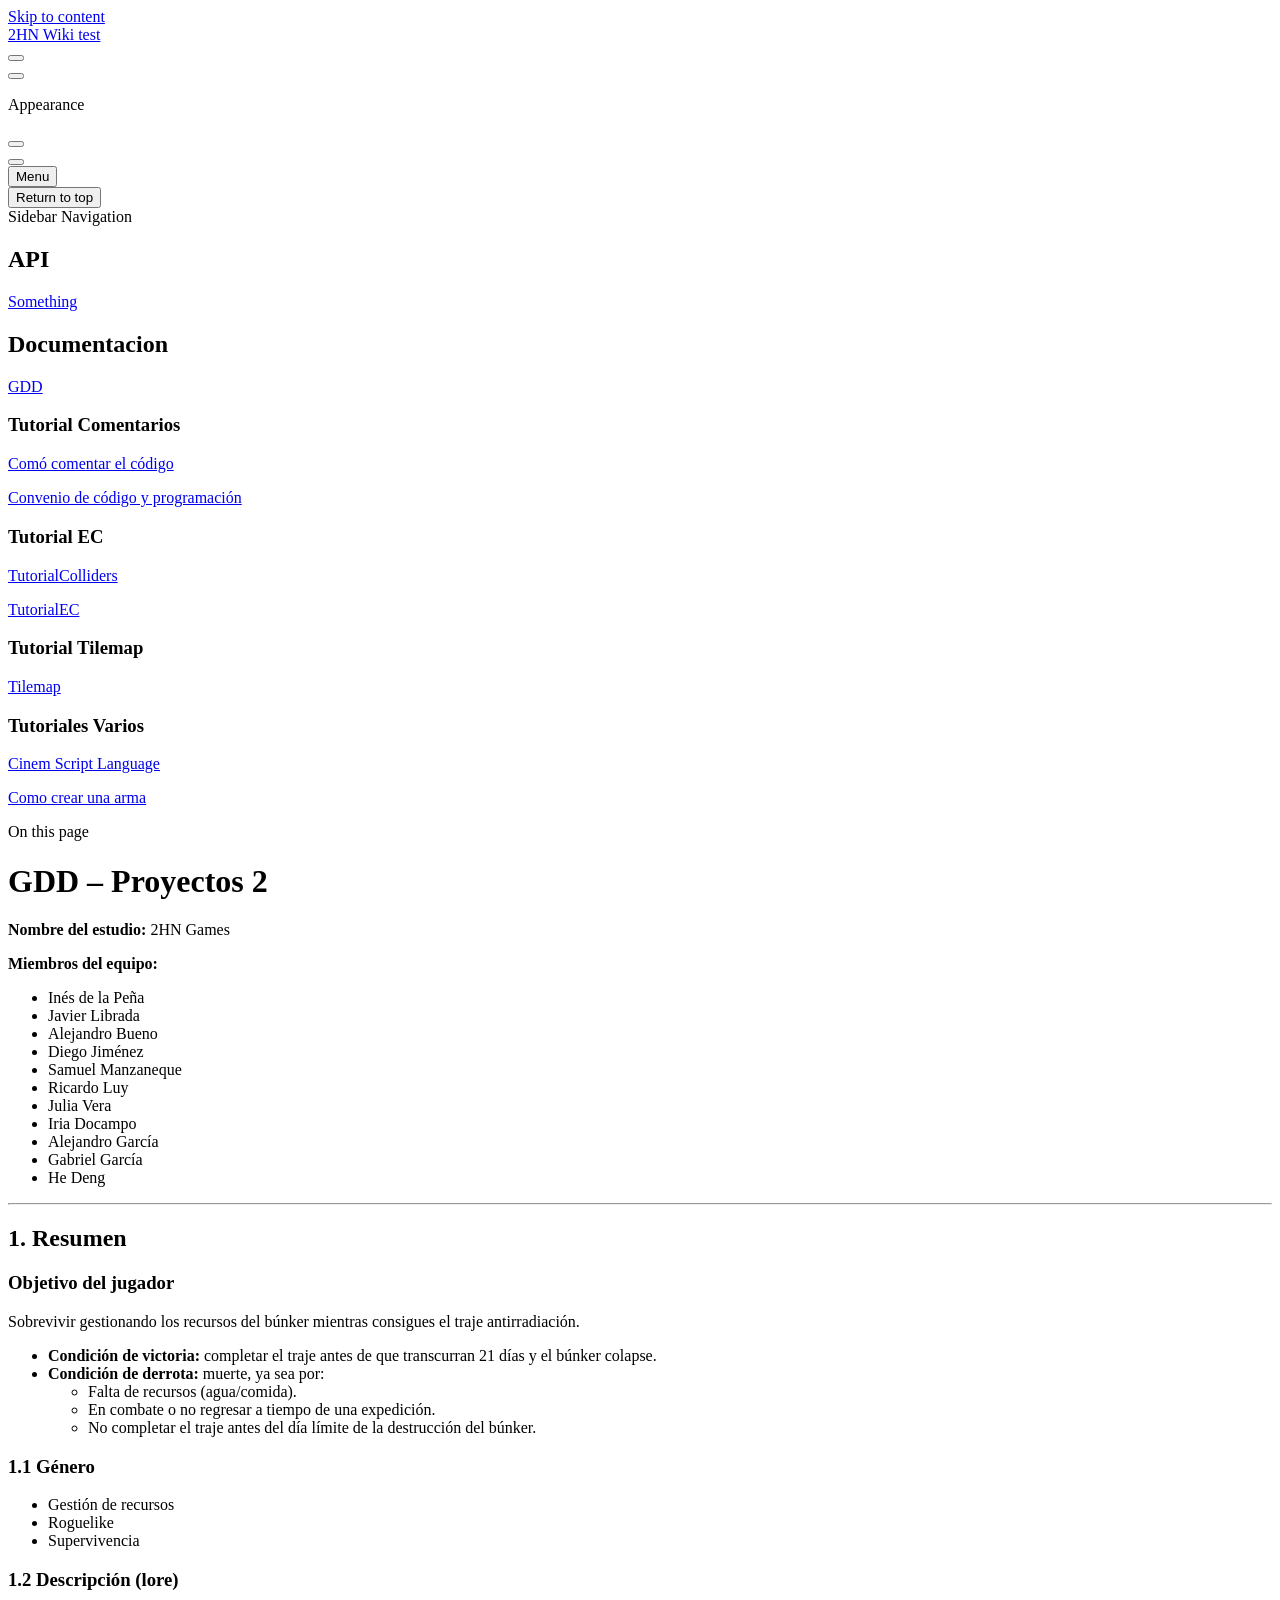
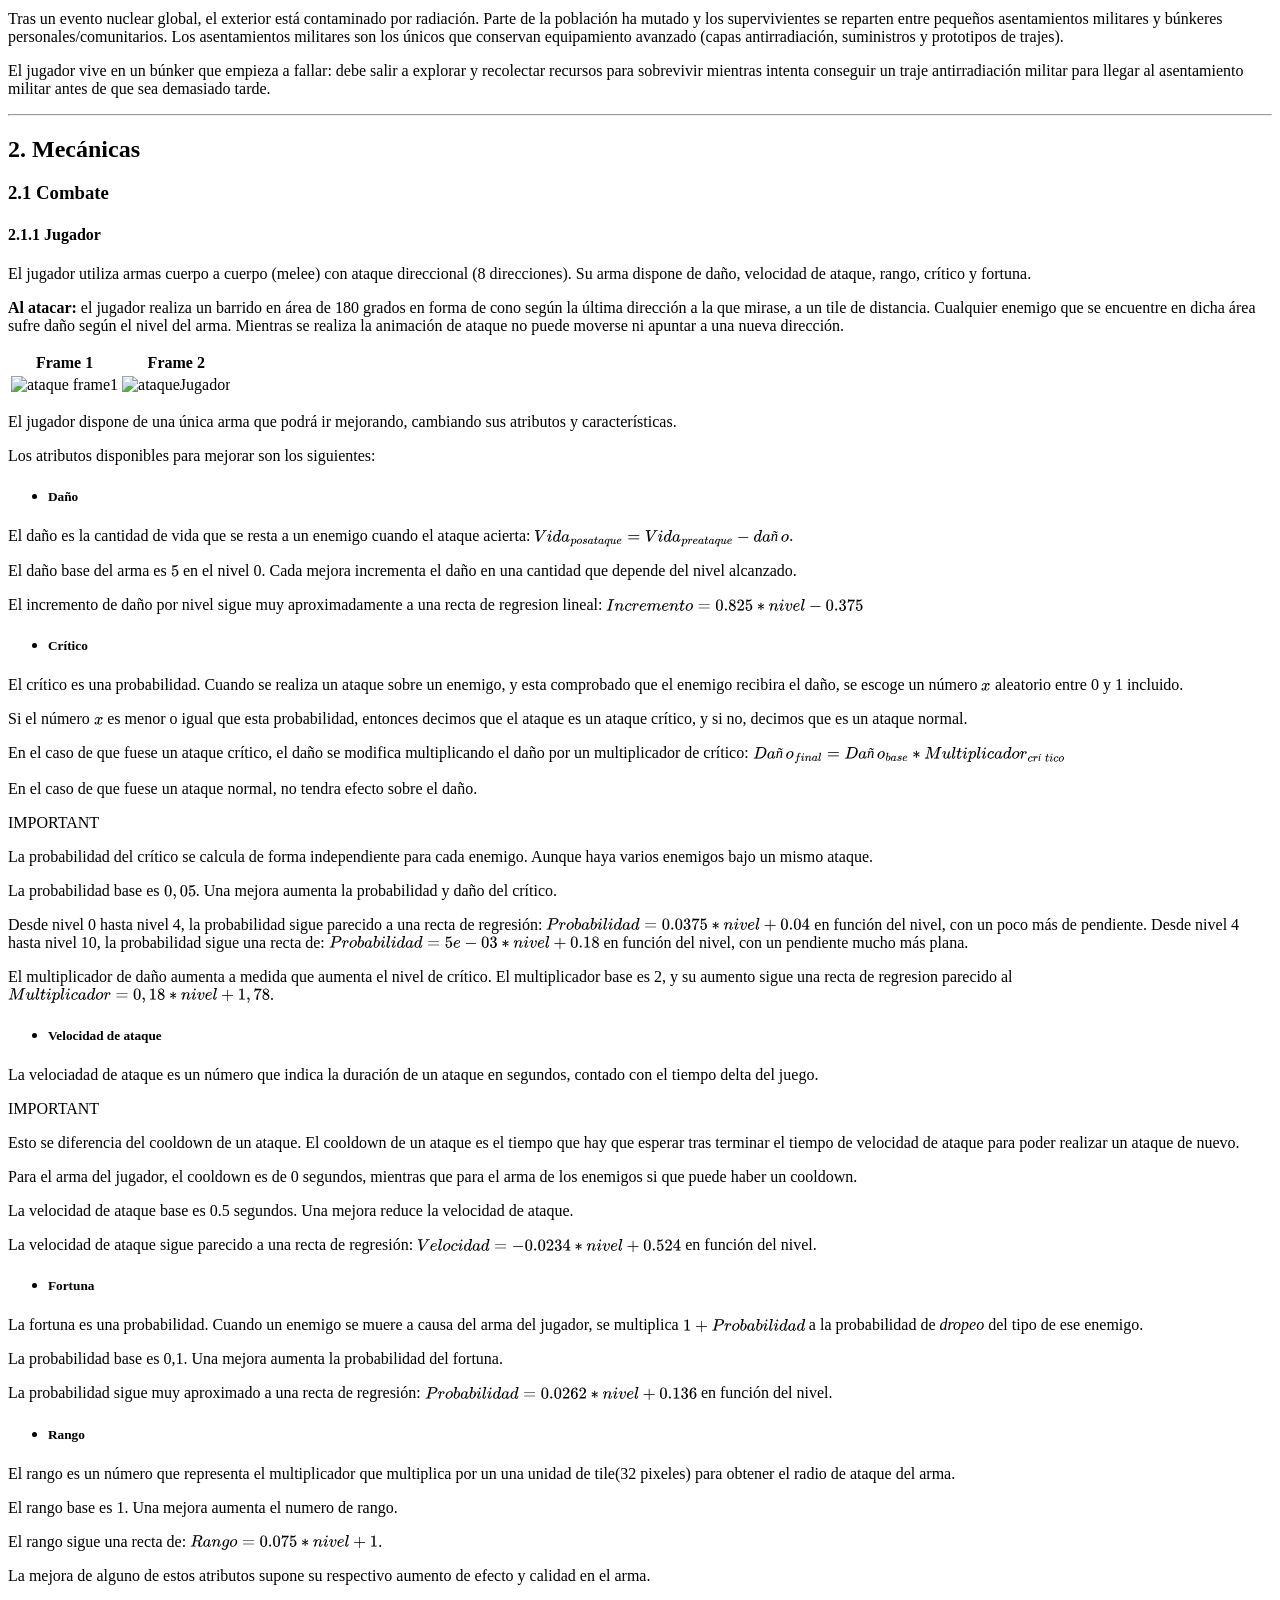
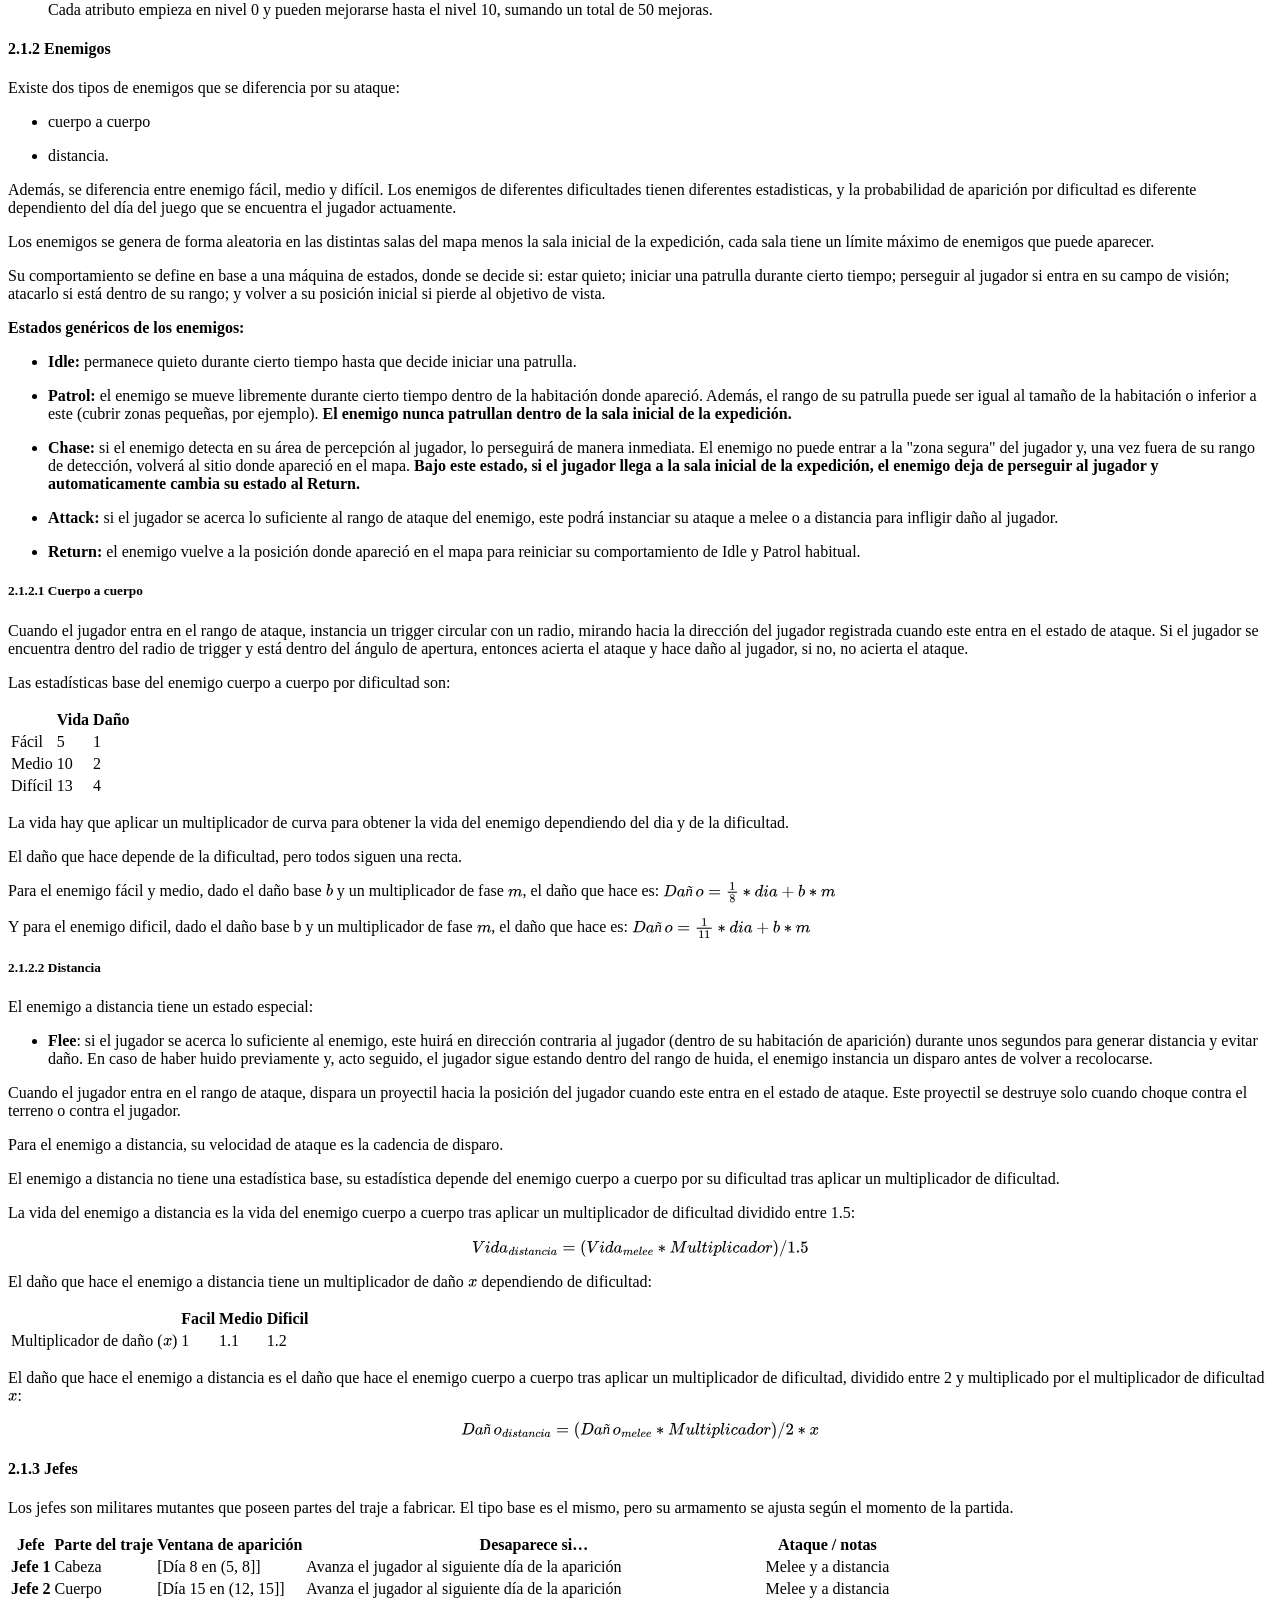
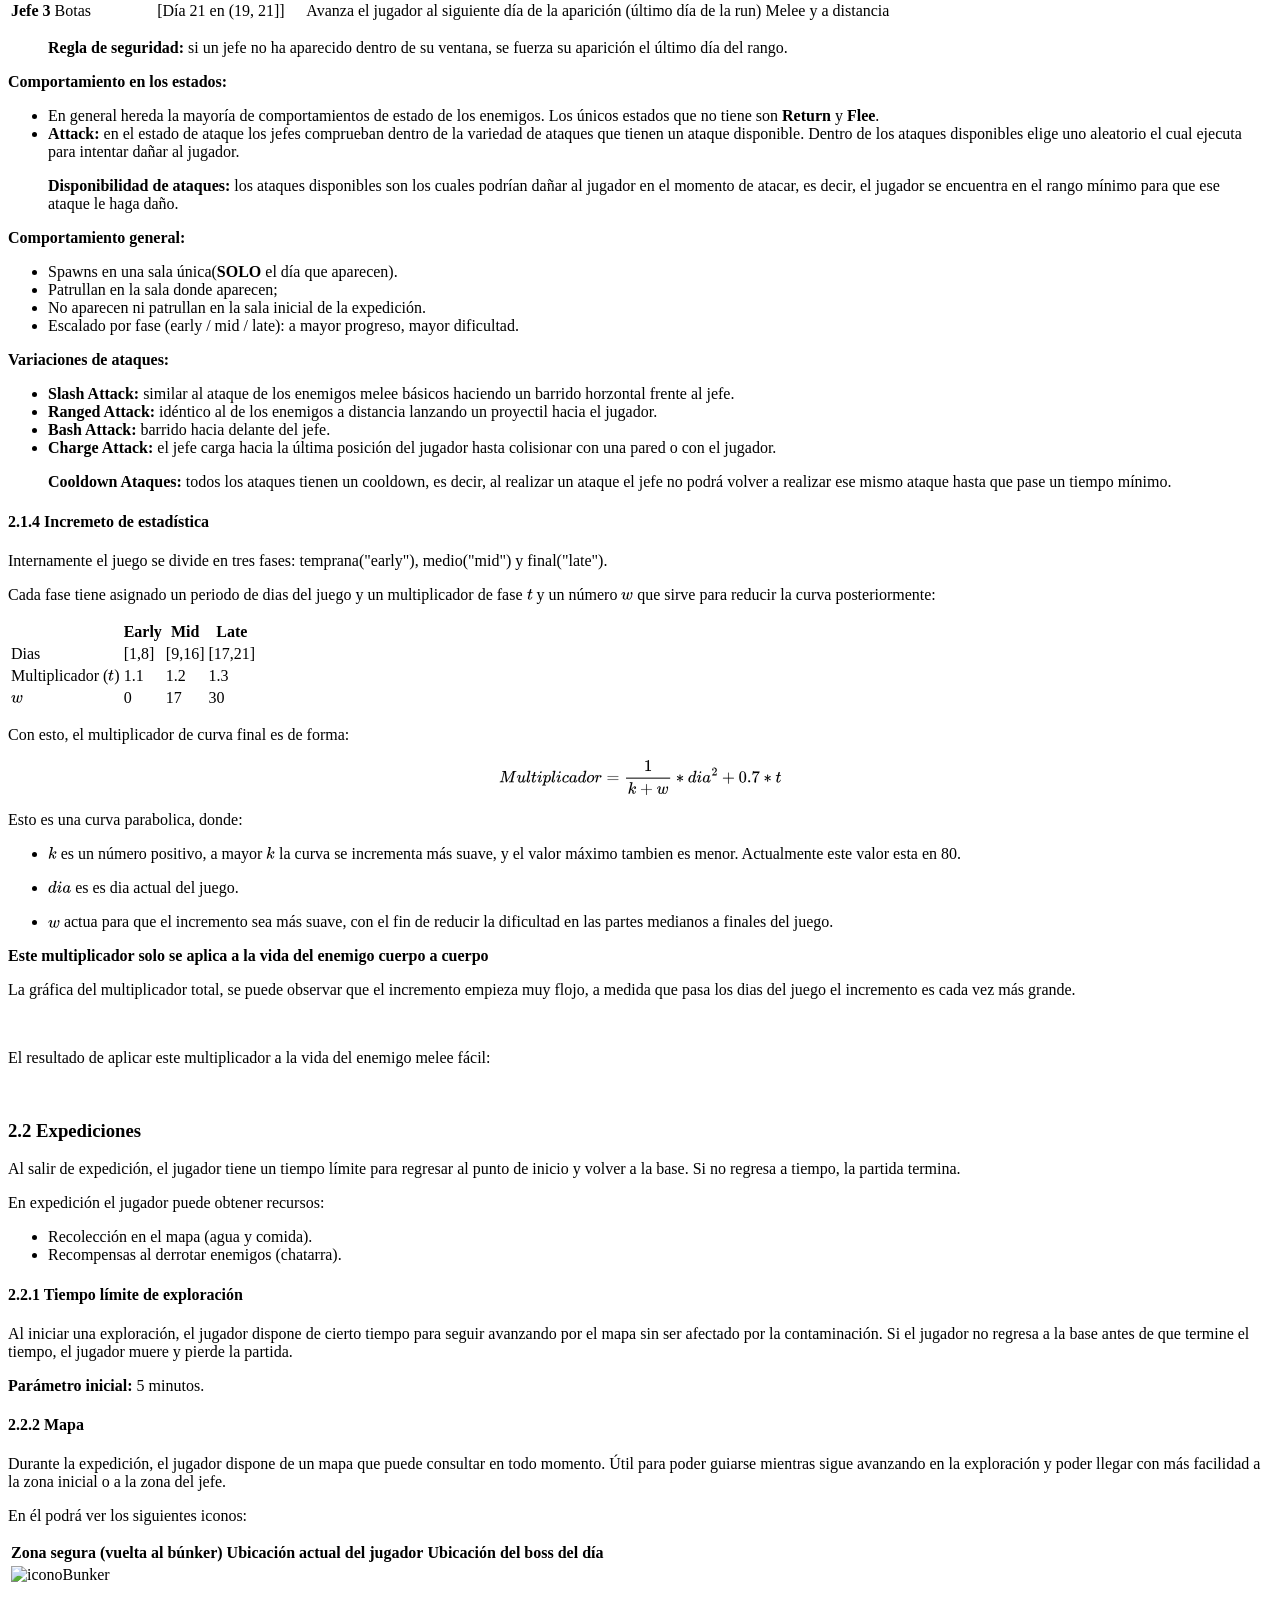
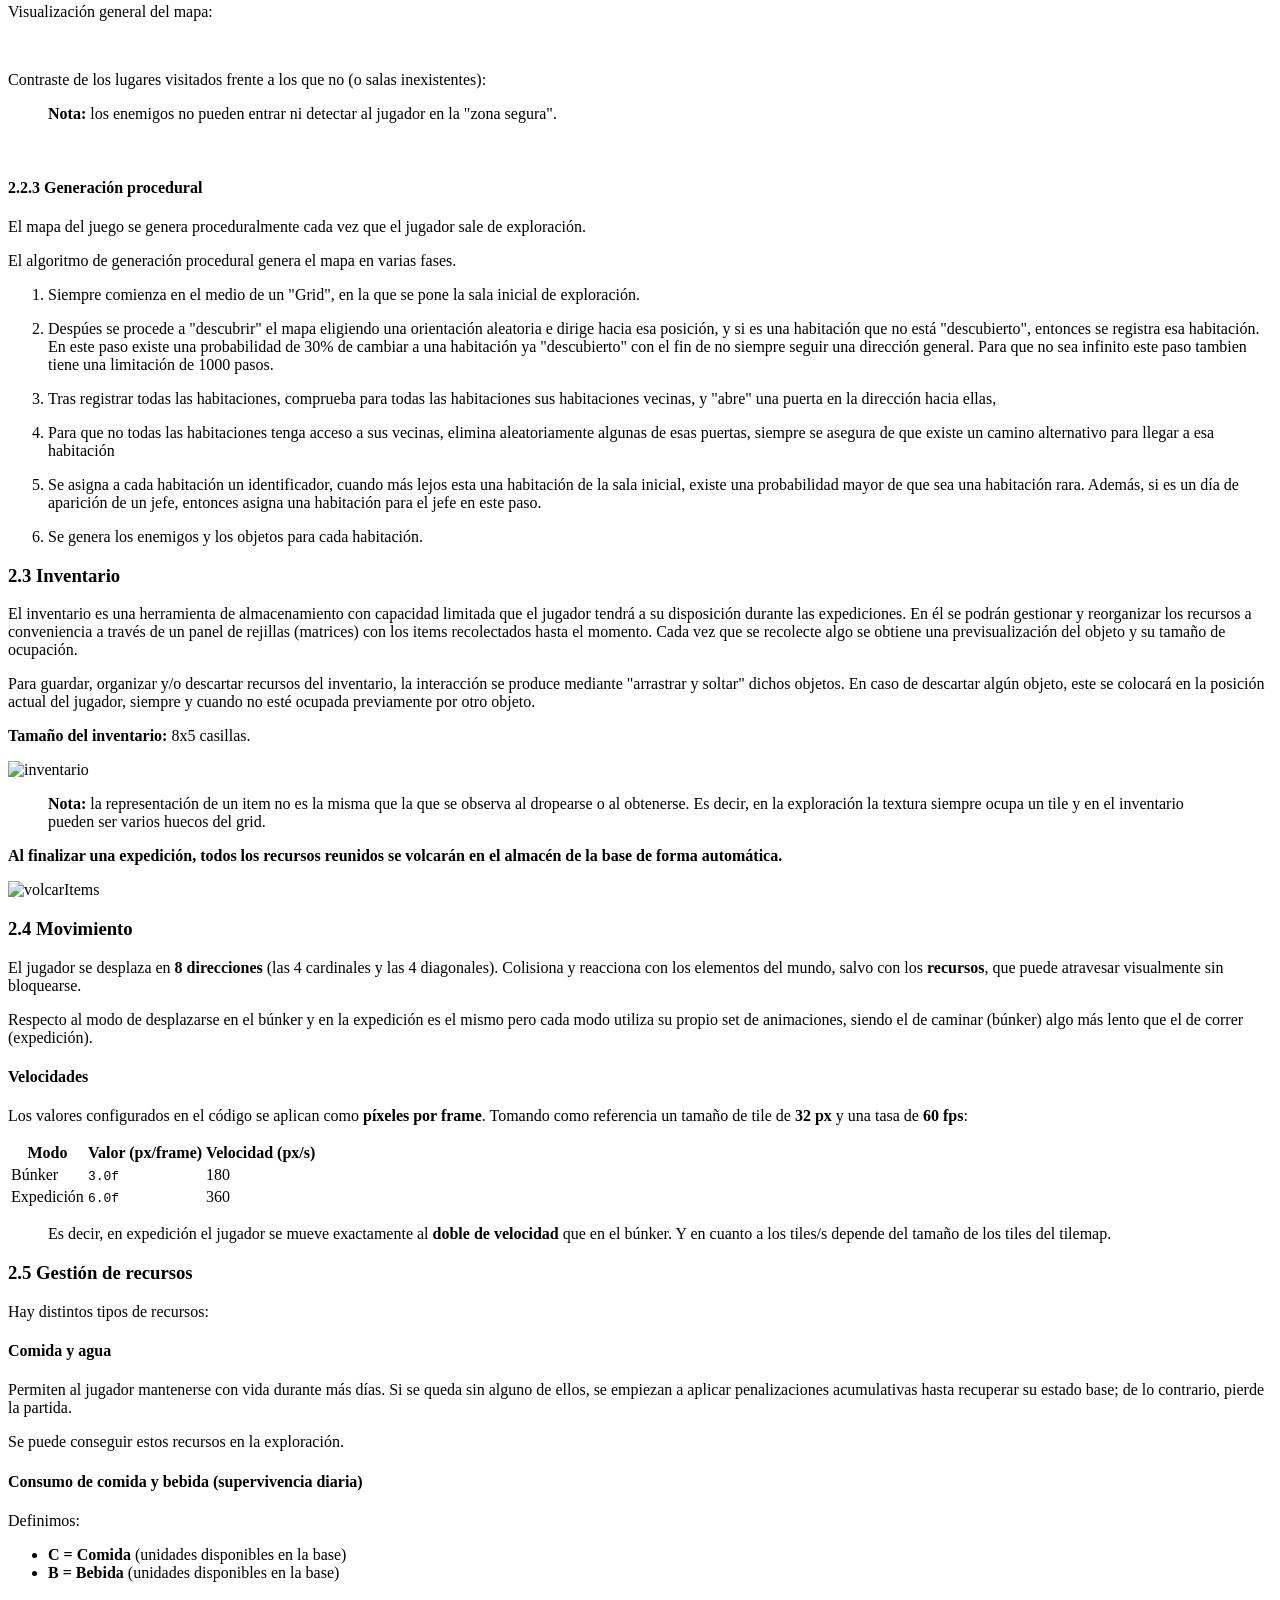
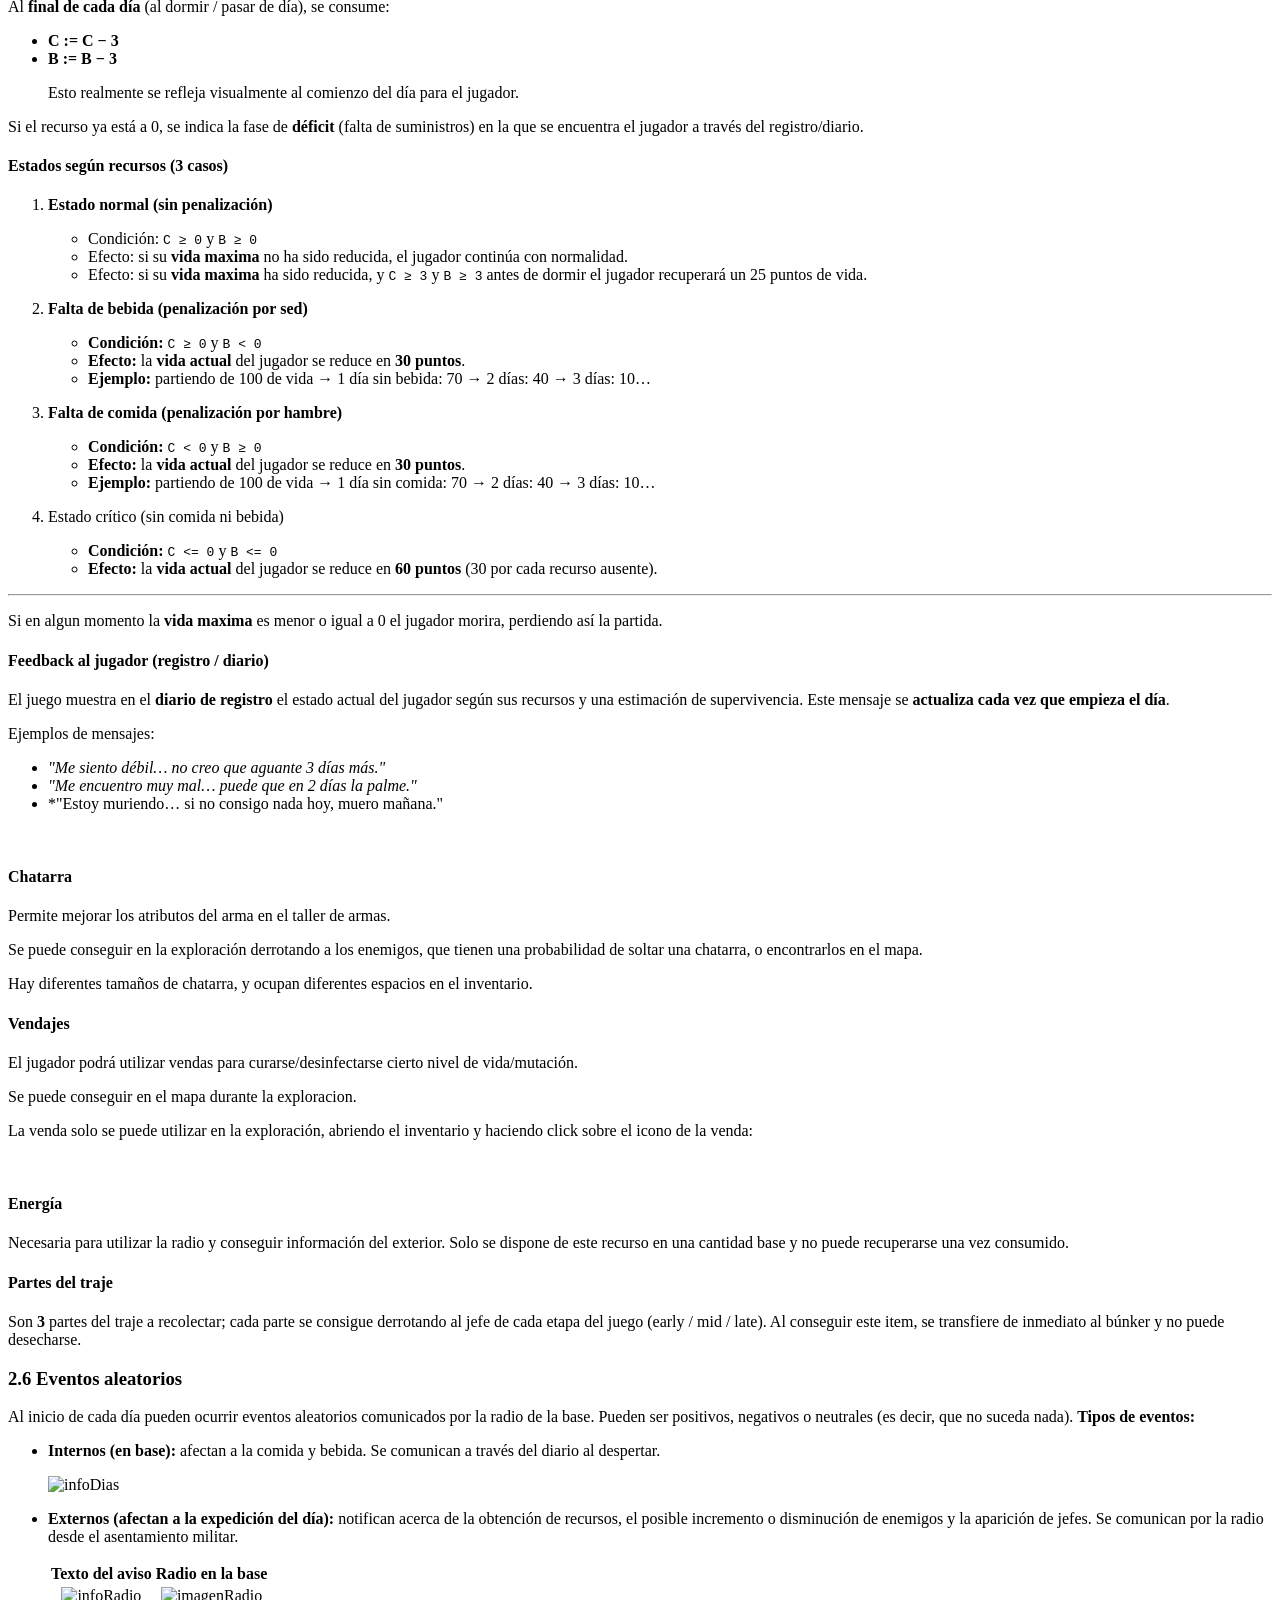
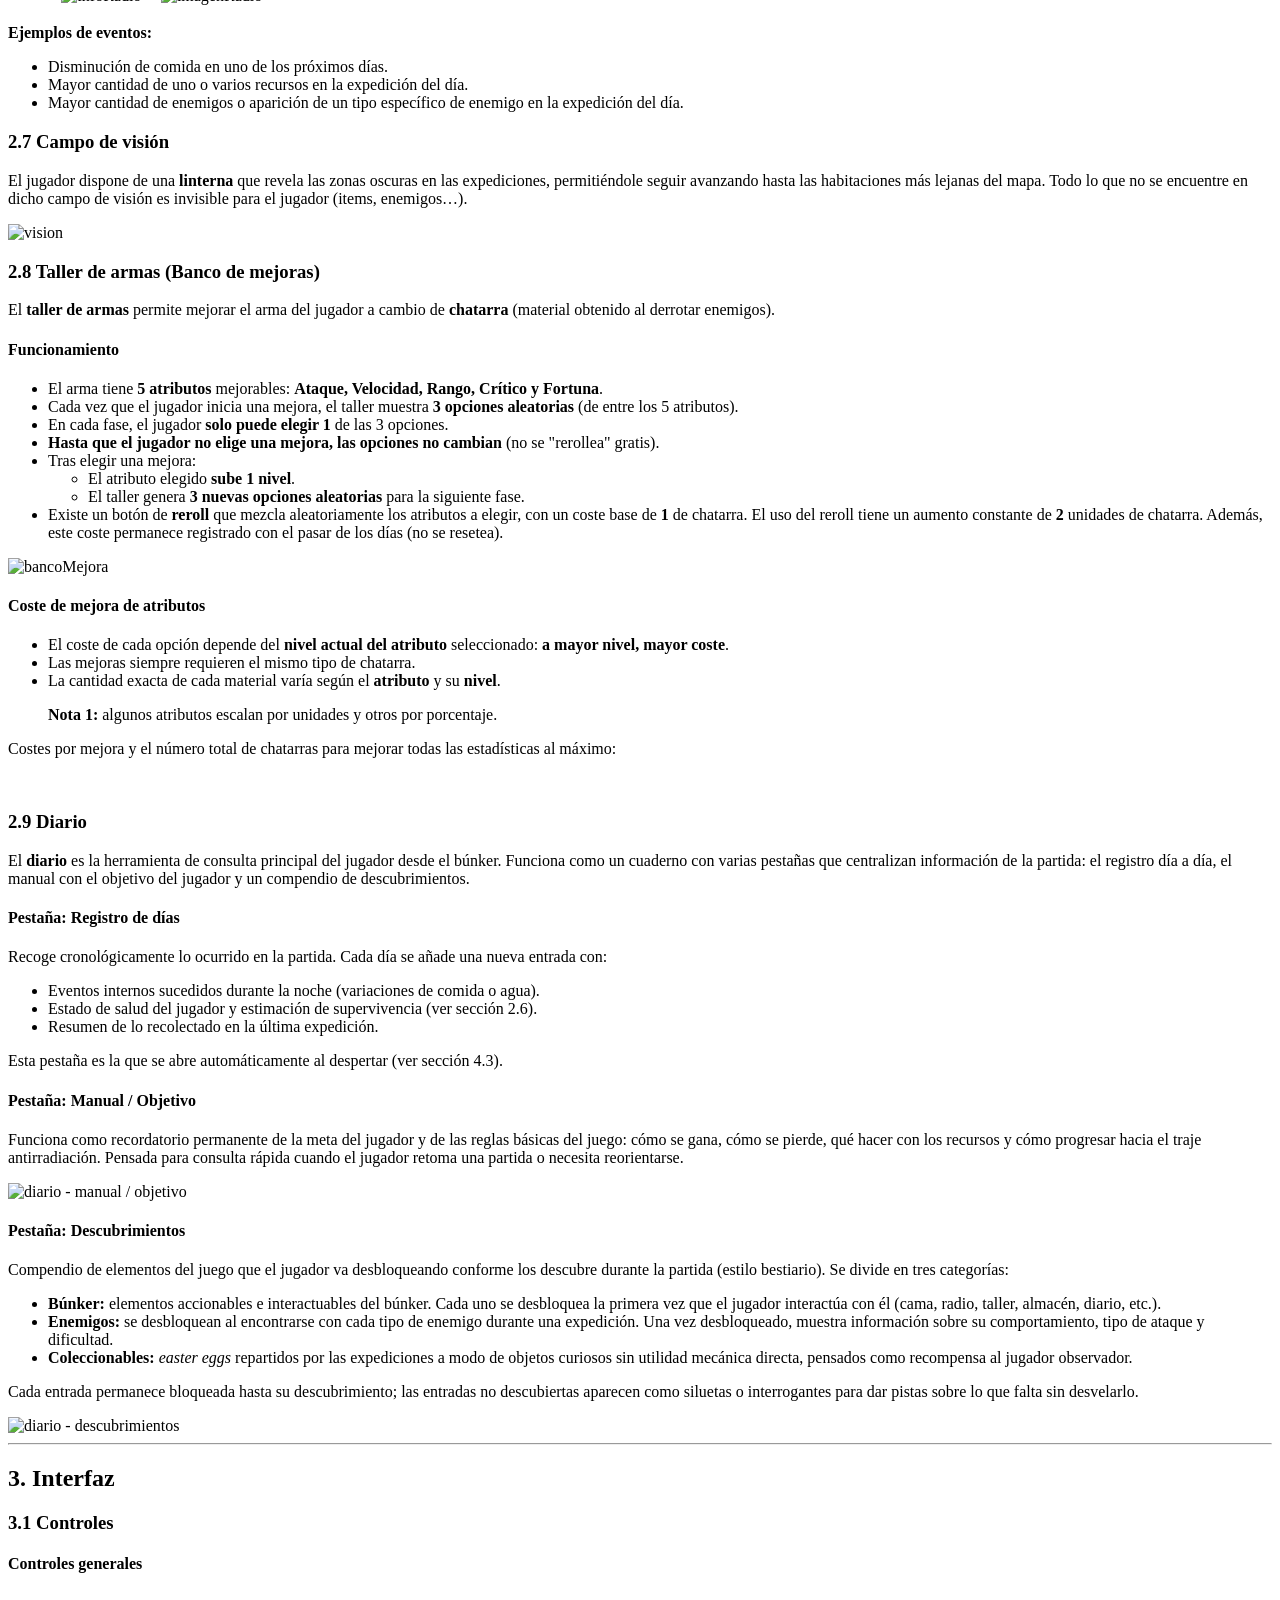
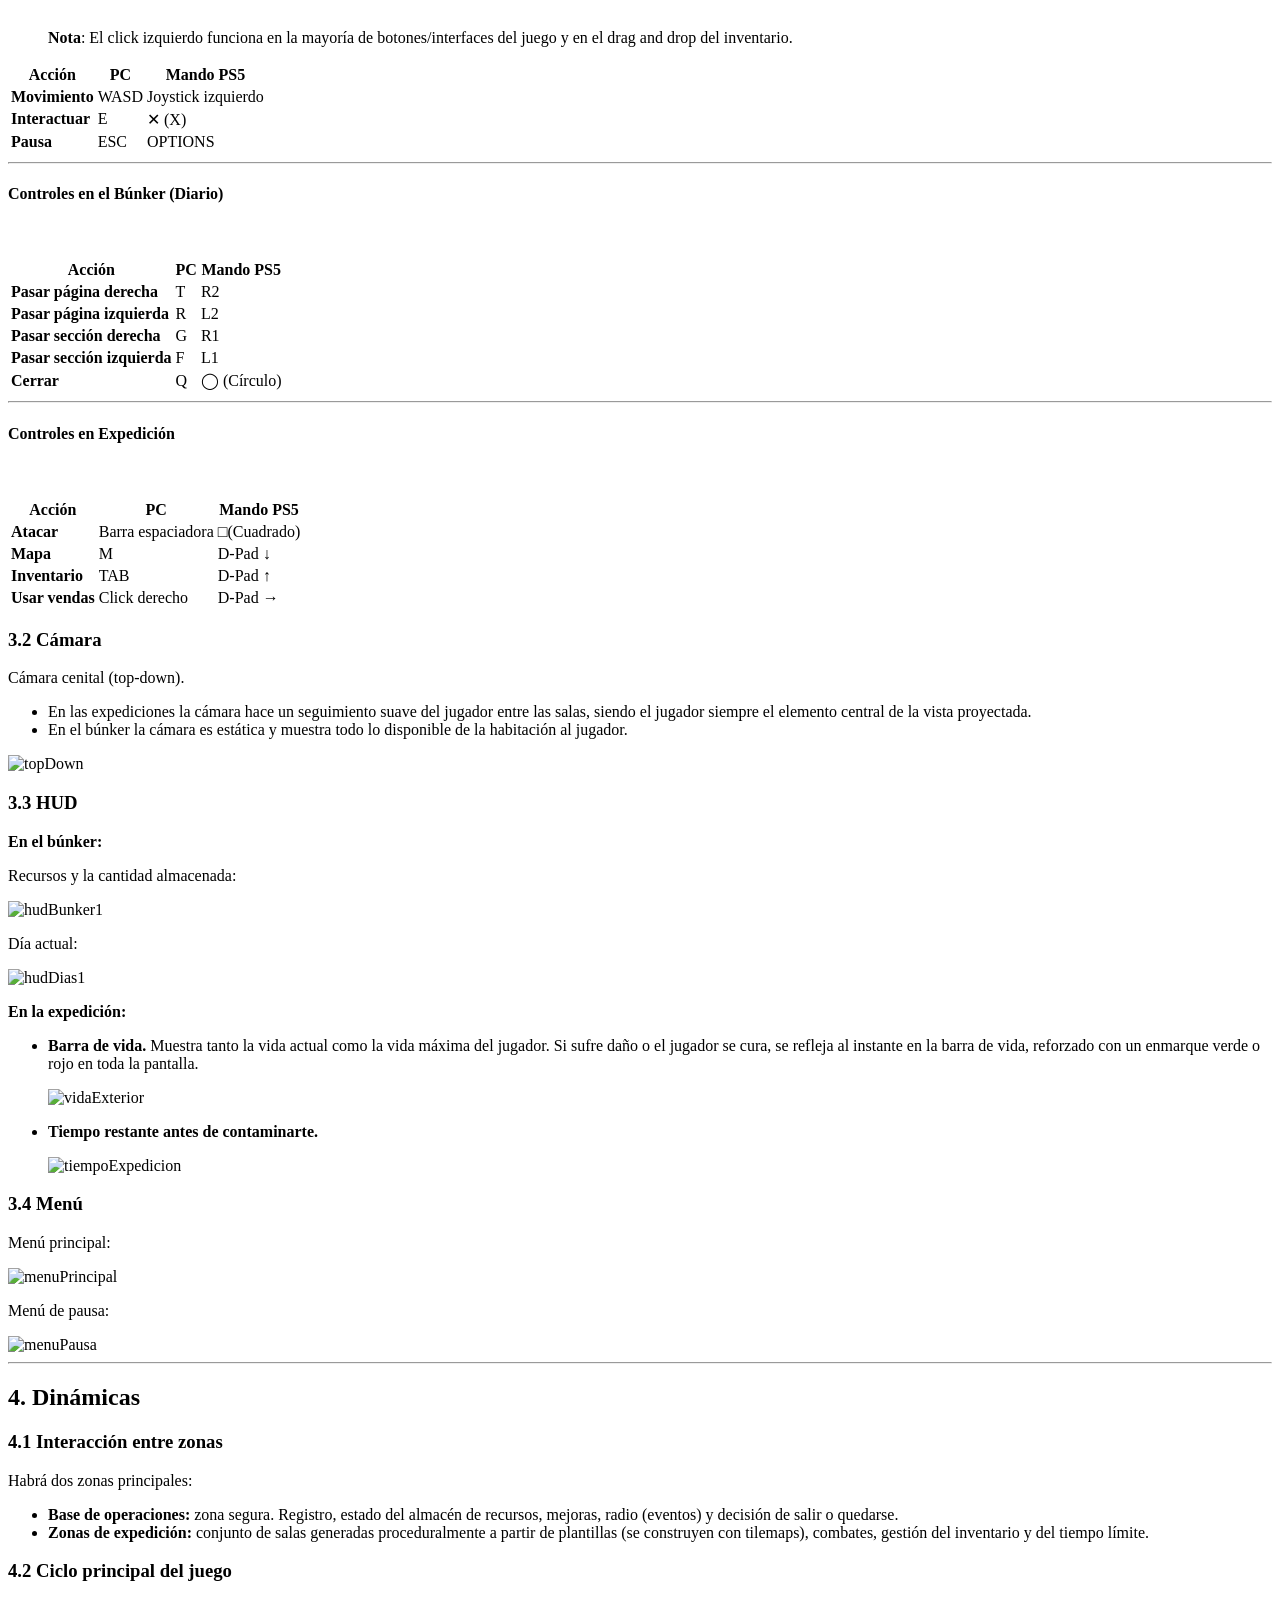
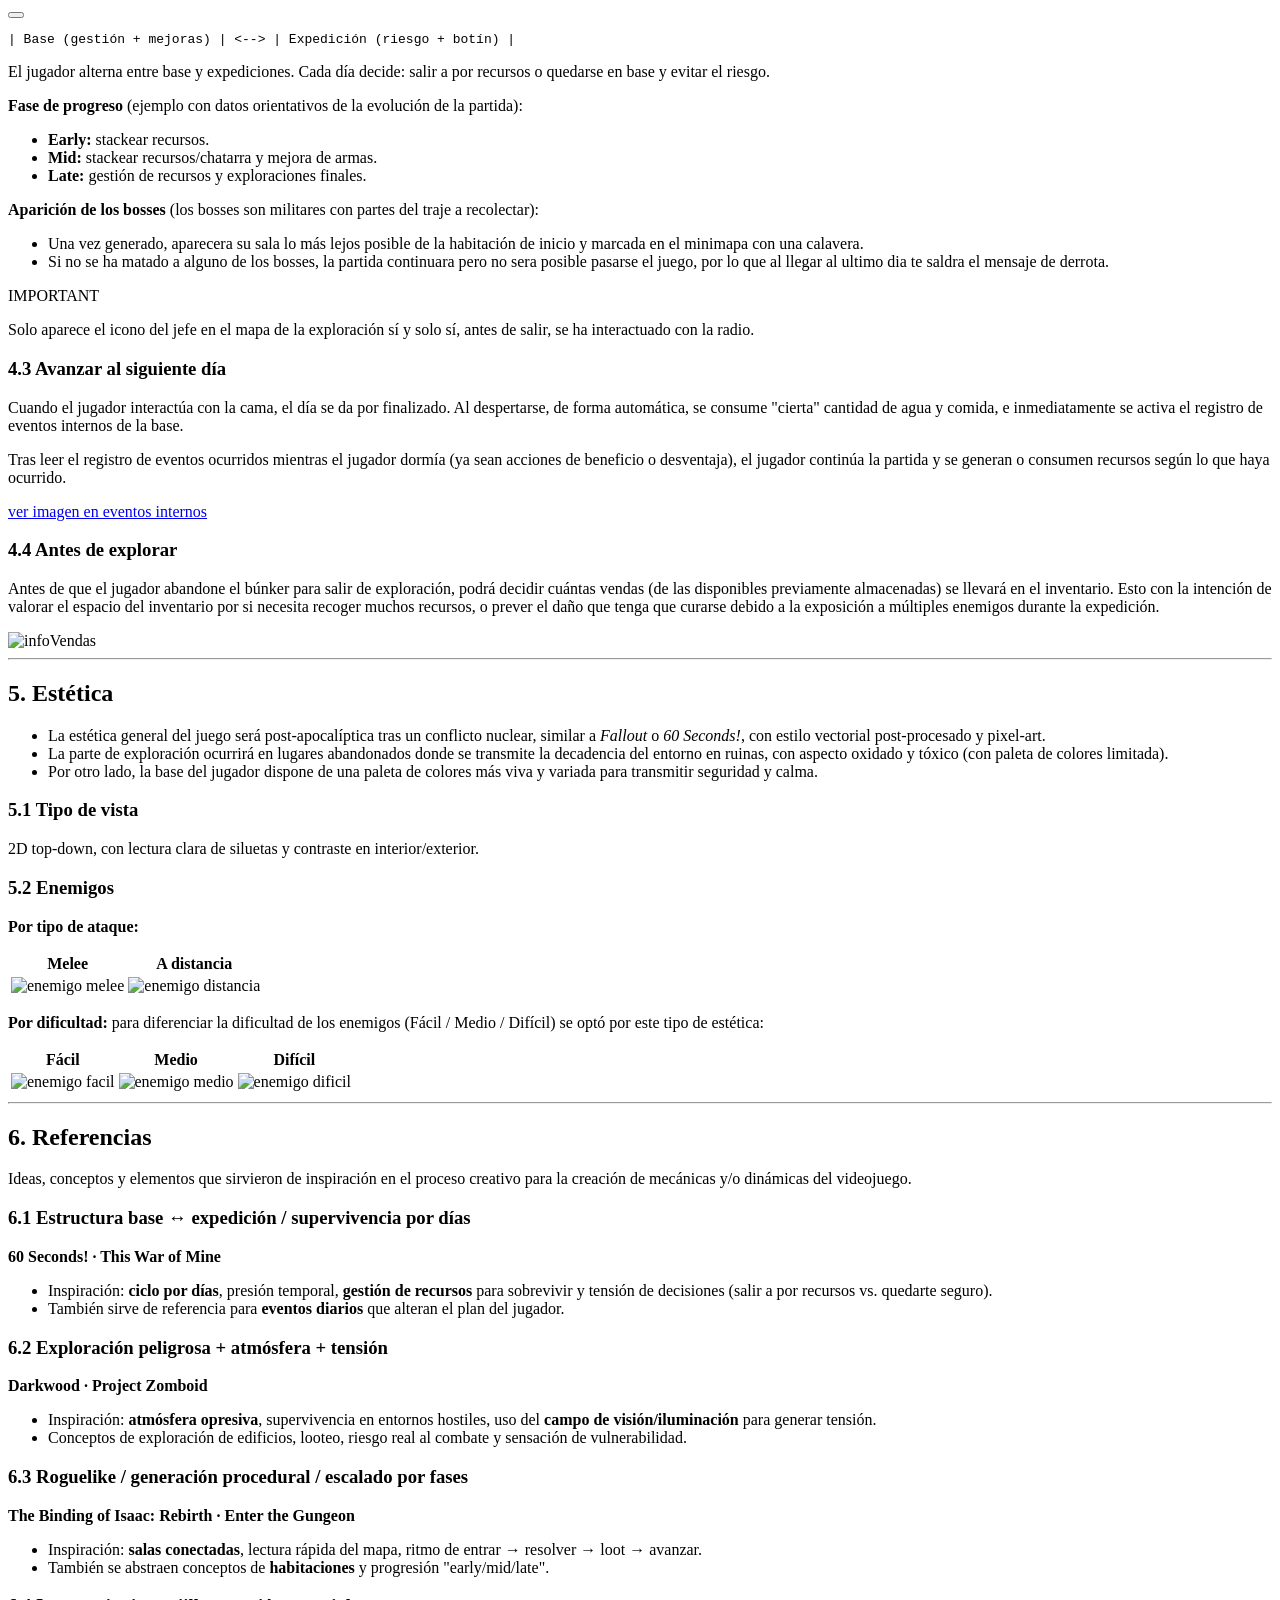
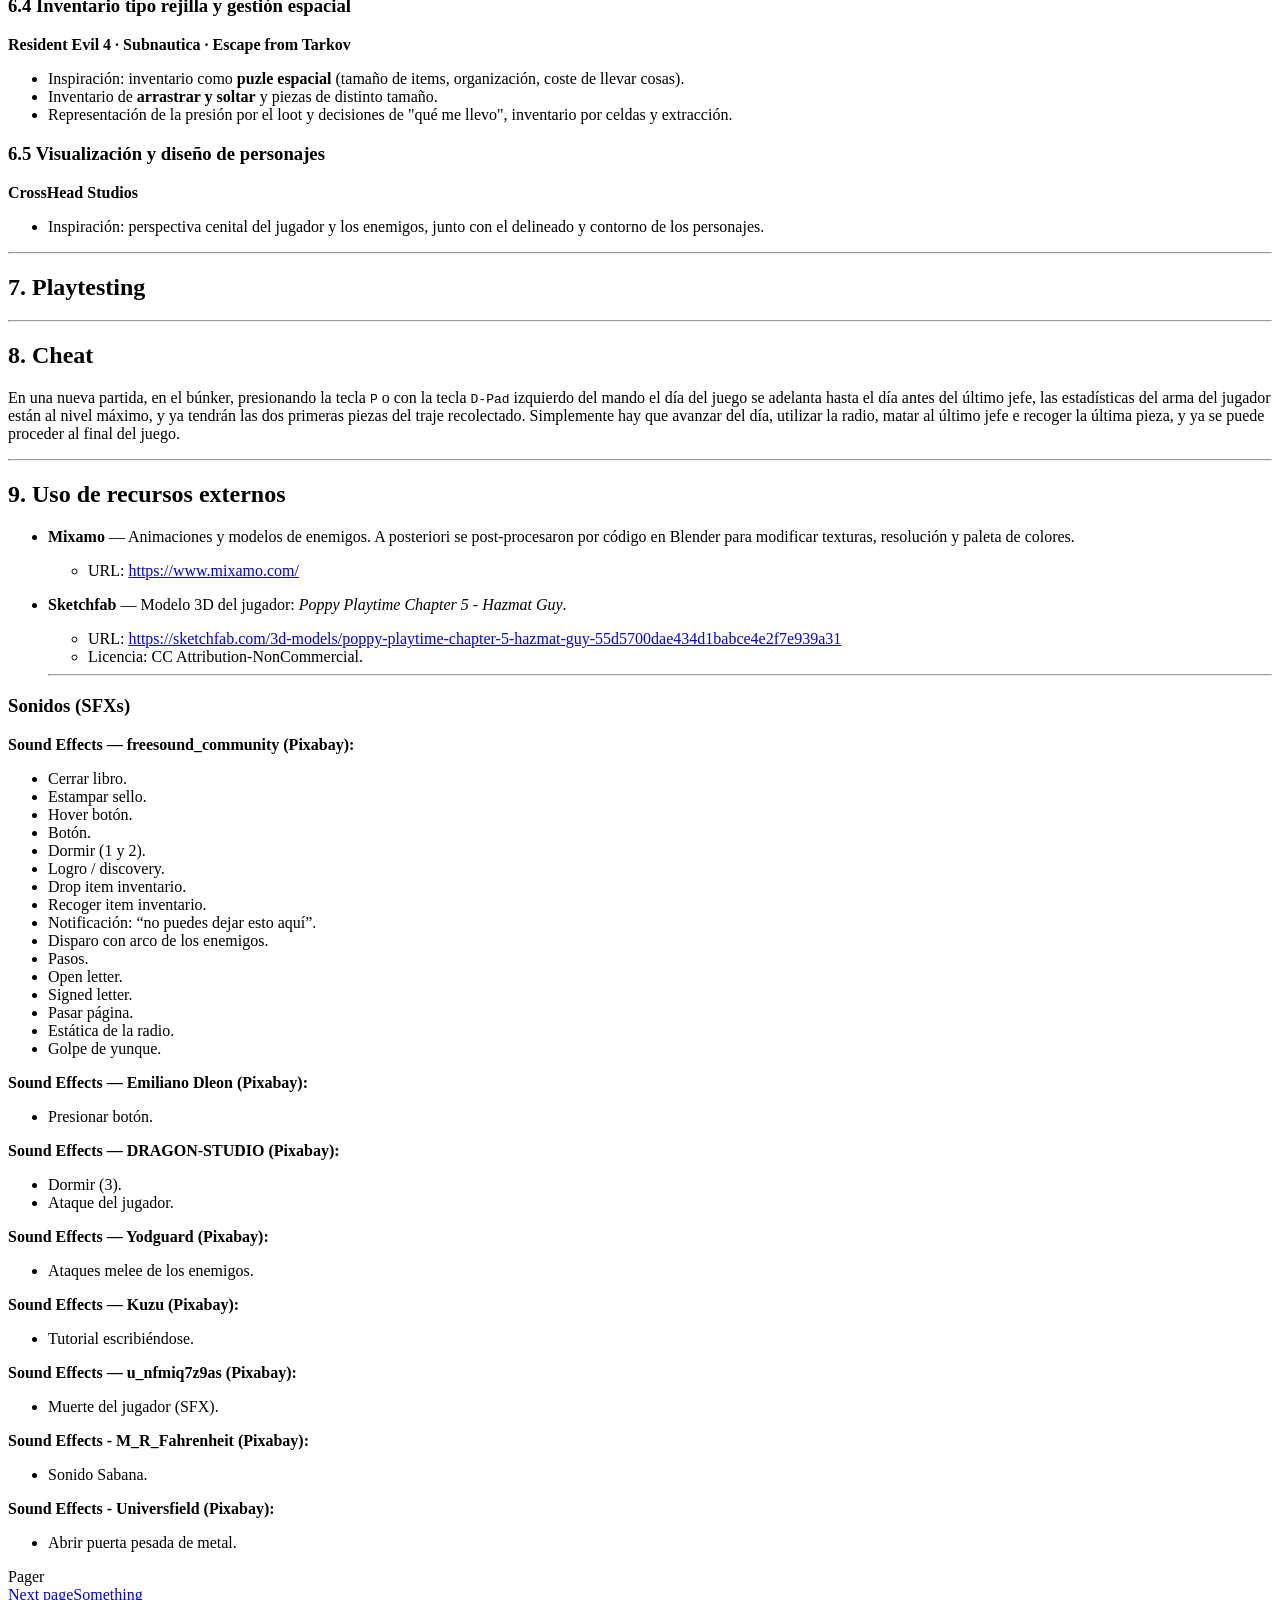
==== commit d0fad1d5: "update vitepress base" ====
--- a/docs/index.html
+++ b/docs/index.html
@@ -6,20 +6,20 @@
     <title>GDD – Proyectos 2 | 2HN Wiki test</title>
     <meta name="description" content="A code wiki for 2HN">
     <meta name="generator" content="VitePress v2.0.0-alpha.17">
-    <link rel="preload stylesheet" href="/docs/assets/style.DVXy2Nvf.css" as="style">
-    <link rel="preload stylesheet" href="/docs/vp-icons.css" as="style">
+    <link rel="preload stylesheet" href="/Bunkers-Inc/docs/assets/style.A4XFd0oG.css" as="style">
+    <link rel="preload stylesheet" href="/Bunkers-Inc/docs/vp-icons.css" as="style">
     
-    <script type="module" src="/docs/assets/app.2eUnuu-v.js"></script>
-    <link rel="preload" href="/docs/assets/inter-roman-latin.Cy4MYw_J.woff2" as="font" type="font/woff2" crossorigin="">
-    <link rel="modulepreload" href="/docs/assets/chunks/theme.CaLGyzhs.js">
-    <link rel="modulepreload" href="/docs/assets/chunks/framework.DKl6Y4oB.js">
-    <link rel="modulepreload" href="/docs/assets/index.md.BGUF4YU-.lean.js">
+    <script type="module" src="/Bunkers-Inc/docs/assets/app.BiGSBbW7.js"></script>
+    <link rel="preload" href="/Bunkers-Inc/docs/assets/inter-roman-latin.Cy4MYw_J.woff2" as="font" type="font/woff2" crossorigin="">
+    <link rel="modulepreload" href="/Bunkers-Inc/docs/assets/chunks/theme.w0k65NRr.js">
+    <link rel="modulepreload" href="/Bunkers-Inc/docs/assets/chunks/framework.CA1zxVjD.js">
+    <link rel="modulepreload" href="/Bunkers-Inc/docs/assets/index.md.BuIp_z-L.lean.js">
     <script id="check-dark-mode">(()=>{const e=localStorage.getItem("vitepress-theme-appearance")||"auto",a=window.matchMedia("(prefers-color-scheme: dark)").matches;(!e||e==="auto"?a:e==="dark")&&document.documentElement.classList.add("dark")})();</script>
     <script id="check-mac-os">document.documentElement.classList.toggle("mac",/Mac|iPhone|iPod|iPad/i.test(navigator.platform));</script>
   </head>
   <body>
-    <div id="app"><div class="Layout" data-v-0cf61682><!--[--><!--]--><!--[--><span tabindex="-1" data-v-331ec75c></span><a href="#VPContent" class="VPSkipLink visually-hidden" data-v-331ec75c>Skip to content</a><!--]--><!----><header class="VPNav" data-v-0cf61682 data-v-9f75dce3><div class="VPNavBar has-sidebar top" data-v-9f75dce3 data-v-9ca1369d><div class="wrapper" data-v-9ca1369d><div class="container" data-v-9ca1369d><div class="title" data-v-9ca1369d><div class="VPNavBarTitle has-sidebar" data-v-9ca1369d data-v-1e38c6bc><a class="title" href="/docs/" data-v-1e38c6bc><!--[--><!--]--><!----><span data-v-1e38c6bc>2HN Wiki test</span><!--[--><!--]--></a></div></div><div class="content" data-v-9ca1369d><div class="content-body" data-v-9ca1369d><!--[--><!--]--><div class="VPNavBarSearch search" data-v-9ca1369d data-v-2fc7f2c6><!----></div><!----><!----><div class="VPNavBarAppearance appearance" data-v-9ca1369d data-v-6c893767><button class="VPSwitch VPSwitchAppearance" type="button" role="switch" title aria-checked="false" data-v-6c893767 data-v-5337faa4 data-v-1d5665e3><span class="check" data-v-1d5665e3><span class="icon" data-v-1d5665e3><!--[--><span class="vpi-sun sun" data-v-5337faa4></span><span class="vpi-moon moon" data-v-5337faa4></span><!--]--></span></span></button></div><div class="VPSocialLinks VPNavBarSocialLinks social-links" data-v-9ca1369d data-v-0394ad82 data-v-d07f11e6><!--[--><a class="VPSocialLink no-icon" href="https://github.com/vuejs/vitepress" aria-label="github" target="_blank" rel="me noopener" data-v-d07f11e6 data-v-591a6b30><span class="vpi-social-github"></span></a><!--]--></div><div class="VPFlyout VPNavBarExtra extra" data-v-9ca1369d data-v-562c832a data-v-42cb505d><button type="button" class="button" aria-haspopup="true" aria-expanded="false" aria-label="extra navigation" data-v-42cb505d><span class="vpi-more-horizontal icon" data-v-42cb505d></span></button><div class="menu" data-v-42cb505d><div class="VPMenu" data-v-42cb505d data-v-25a6cce8><!----><!--[--><!--[--><!----><div class="group" data-v-562c832a><div class="item appearance" data-v-562c832a><p class="label" data-v-562c832a>Appearance</p><div class="appearance-action" data-v-562c832a><button class="VPSwitch VPSwitchAppearance" type="button" role="switch" title aria-checked="false" data-v-562c832a data-v-5337faa4 data-v-1d5665e3><span class="check" data-v-1d5665e3><span class="icon" data-v-1d5665e3><!--[--><span class="vpi-sun sun" data-v-5337faa4></span><span class="vpi-moon moon" data-v-5337faa4></span><!--]--></span></span></button></div></div></div><div class="group" data-v-562c832a><div class="item social-links" data-v-562c832a><div class="VPSocialLinks social-links-list" data-v-562c832a data-v-d07f11e6><!--[--><a class="VPSocialLink no-icon" href="https://github.com/vuejs/vitepress" aria-label="github" target="_blank" rel="me noopener" data-v-d07f11e6 data-v-591a6b30><span class="vpi-social-github"></span></a><!--]--></div></div></div><!--]--><!--]--></div></div></div><!--[--><!--]--><button type="button" class="VPNavBarHamburger hamburger" aria-label="mobile navigation" aria-expanded="false" aria-controls="VPNavScreen" data-v-9ca1369d data-v-e5dd9c1c><span class="container" data-v-e5dd9c1c><span class="top" data-v-e5dd9c1c></span><span class="middle" data-v-e5dd9c1c></span><span class="bottom" data-v-e5dd9c1c></span></span></button></div></div></div></div><div class="divider" data-v-9ca1369d><div class="divider-line" data-v-9ca1369d></div></div></div><!----></header><div class="VPLocalNav has-sidebar empty" data-v-0cf61682 data-v-db738f89><div class="container" data-v-db738f89><button class="menu" aria-expanded="false" aria-controls="VPSidebarNav" data-v-db738f89><span class="vpi-align-left menu-icon" data-v-db738f89></span><span class="menu-text" data-v-db738f89>Menu</span></button><div class="VPLocalNavOutlineDropdown" style="--vp-vh:0px;" data-v-db738f89 data-v-0bf0e06f><button data-v-0bf0e06f>Return to top</button><!----></div></div></div><aside class="VPSidebar" data-v-0cf61682 data-v-af661f50><div class="curtain" data-v-af661f50></div><nav class="nav" id="VPSidebarNav" aria-labelledby="sidebar-aria-label" tabindex="-1" data-v-af661f50><span class="visually-hidden" id="sidebar-aria-label" data-v-af661f50> Sidebar Navigation </span><!--[--><!--]--><!--[--><div class="no-transition group" data-v-8d50c081><section class="VPSidebarItem level-0 collapsible collapsed" data-v-8d50c081 data-v-d81de50c><div class="item" role="button" tabindex="0" data-v-d81de50c><div class="indicator" data-v-d81de50c></div><h2 class="text" data-v-d81de50c>API</h2><div class="caret" role="button" aria-label="toggle section" tabindex="0" data-v-d81de50c><span class="vpi-chevron-right caret-icon" data-v-d81de50c></span></div></div><div class="items" data-v-d81de50c><!--[--><div class="VPSidebarItem level-1 is-link" data-v-d81de50c data-v-d81de50c><div class="item" data-v-d81de50c><div class="indicator" data-v-d81de50c></div><a class="VPLink link link" href="/docs/API/something.html" data-v-d81de50c><!--[--><p class="text" data-v-d81de50c>Something</p><!--]--></a><!----></div><!----></div><!--]--></div></section></div><div class="no-transition group" data-v-8d50c081><section class="VPSidebarItem level-0 collapsible collapsed" data-v-8d50c081 data-v-d81de50c><div class="item" role="button" tabindex="0" data-v-d81de50c><div class="indicator" data-v-d81de50c></div><h2 class="text" data-v-d81de50c>Documentacion</h2><div class="caret" role="button" aria-label="toggle section" tabindex="0" data-v-d81de50c><span class="vpi-chevron-right caret-icon" data-v-d81de50c></span></div></div><div class="items" data-v-d81de50c><!--[--><div class="VPSidebarItem level-1 is-link" data-v-d81de50c data-v-d81de50c><div class="item" data-v-d81de50c><div class="indicator" data-v-d81de50c></div><a class="VPLink link link" href="/docs/Documentacion/GDD.html" data-v-d81de50c><!--[--><p class="text" data-v-d81de50c>GDD</p><!--]--></a><!----></div><!----></div><section class="VPSidebarItem level-1 collapsible collapsed" data-v-d81de50c data-v-d81de50c><div class="item" role="button" tabindex="0" data-v-d81de50c><div class="indicator" data-v-d81de50c></div><h3 class="text" data-v-d81de50c>Tutorial Comentarios</h3><div class="caret" role="button" aria-label="toggle section" tabindex="0" data-v-d81de50c><span class="vpi-chevron-right caret-icon" data-v-d81de50c></span></div></div><div class="items" data-v-d81de50c><!--[--><div class="VPSidebarItem level-2 is-link" data-v-d81de50c data-v-d81de50c><div class="item" data-v-d81de50c><div class="indicator" data-v-d81de50c></div><a class="VPLink link link" href="/docs/Documentacion/Tutorial%20Comentarios/Com%C3%B3%20comentar%20el%20c%C3%B3digo.html" data-v-d81de50c><!--[--><p class="text" data-v-d81de50c>Comó comentar el código</p><!--]--></a><!----></div><!----></div><div class="VPSidebarItem level-2 is-link" data-v-d81de50c data-v-d81de50c><div class="item" data-v-d81de50c><div class="indicator" data-v-d81de50c></div><a class="VPLink link link" href="/docs/Documentacion/Tutorial%20Comentarios/Convenio%20de%20c%C3%B3digo%20y%20programaci%C3%B3n.html" data-v-d81de50c><!--[--><p class="text" data-v-d81de50c>Convenio de código y programación</p><!--]--></a><!----></div><!----></div><!--]--></div></section><section class="VPSidebarItem level-1 collapsible collapsed" data-v-d81de50c data-v-d81de50c><div class="item" role="button" tabindex="0" data-v-d81de50c><div class="indicator" data-v-d81de50c></div><h3 class="text" data-v-d81de50c>Tutorial EC</h3><div class="caret" role="button" aria-label="toggle section" tabindex="0" data-v-d81de50c><span class="vpi-chevron-right caret-icon" data-v-d81de50c></span></div></div><div class="items" data-v-d81de50c><!--[--><div class="VPSidebarItem level-2 is-link" data-v-d81de50c data-v-d81de50c><div class="item" data-v-d81de50c><div class="indicator" data-v-d81de50c></div><a class="VPLink link link" href="/docs/Documentacion/Tutorial%20EC/TutorialColliders.html" data-v-d81de50c><!--[--><p class="text" data-v-d81de50c>TutorialColliders</p><!--]--></a><!----></div><!----></div><div class="VPSidebarItem level-2 is-link" data-v-d81de50c data-v-d81de50c><div class="item" data-v-d81de50c><div class="indicator" data-v-d81de50c></div><a class="VPLink link link" href="/docs/Documentacion/Tutorial%20EC/TutorialEC.html" data-v-d81de50c><!--[--><p class="text" data-v-d81de50c>TutorialEC</p><!--]--></a><!----></div><!----></div><!--]--></div></section><section class="VPSidebarItem level-1 collapsible collapsed" data-v-d81de50c data-v-d81de50c><div class="item" role="button" tabindex="0" data-v-d81de50c><div class="indicator" data-v-d81de50c></div><h3 class="text" data-v-d81de50c>Tutorial Tilemap</h3><div class="caret" role="button" aria-label="toggle section" tabindex="0" data-v-d81de50c><span class="vpi-chevron-right caret-icon" data-v-d81de50c></span></div></div><div class="items" data-v-d81de50c><!--[--><div class="VPSidebarItem level-2 is-link" data-v-d81de50c data-v-d81de50c><div class="item" data-v-d81de50c><div class="indicator" data-v-d81de50c></div><a class="VPLink link link" href="/docs/Documentacion/Tutorial%20Tilemap/Tilemap.html" data-v-d81de50c><!--[--><p class="text" data-v-d81de50c>Tilemap</p><!--]--></a><!----></div><!----></div><!--]--></div></section><section class="VPSidebarItem level-1 collapsible collapsed" data-v-d81de50c data-v-d81de50c><div class="item" role="button" tabindex="0" data-v-d81de50c><div class="indicator" data-v-d81de50c></div><h3 class="text" data-v-d81de50c>Tutoriales Varios</h3><div class="caret" role="button" aria-label="toggle section" tabindex="0" data-v-d81de50c><span class="vpi-chevron-right caret-icon" data-v-d81de50c></span></div></div><div class="items" data-v-d81de50c><!--[--><div class="VPSidebarItem level-2 is-link" data-v-d81de50c data-v-d81de50c><div class="item" data-v-d81de50c><div class="indicator" data-v-d81de50c></div><a class="VPLink link link" href="/docs/Documentacion/Tutoriales%20Varios/Cinem%20Script%20Language.html" data-v-d81de50c><!--[--><p class="text" data-v-d81de50c>Cinem Script Language</p><!--]--></a><!----></div><!----></div><div class="VPSidebarItem level-2 is-link" data-v-d81de50c data-v-d81de50c><div class="item" data-v-d81de50c><div class="indicator" data-v-d81de50c></div><a class="VPLink link link" href="/docs/Documentacion/Tutoriales%20Varios/Como%20crear%20una%20arma.html" data-v-d81de50c><!--[--><p class="text" data-v-d81de50c>Como crear una arma</p><!--]--></a><!----></div><!----></div><!--]--></div></section><!--]--></div></section></div><!--]--><!--[--><!--]--></nav></aside><div class="VPContent has-sidebar" id="VPContent" data-v-0cf61682 data-v-9dc86fcc><div class="VPDoc has-sidebar has-aside" data-v-9dc86fcc data-v-7011f0d8><!--[--><!--]--><div class="container" data-v-7011f0d8><div class="aside" data-v-7011f0d8><div class="aside-curtain" data-v-7011f0d8></div><div class="aside-container" data-v-7011f0d8><div class="aside-content" data-v-7011f0d8><div class="VPDocAside" data-v-7011f0d8 data-v-3f215769><!--[--><!--]--><!--[--><!--]--><nav aria-labelledby="doc-outline-aria-label" class="VPDocAsideOutline" data-v-3f215769 data-v-60d5052e><div class="content" data-v-60d5052e><div class="outline-marker" data-v-60d5052e></div><div aria-level="2" class="outline-title" id="doc-outline-aria-label" role="heading" data-v-60d5052e>On this page</div><ul class="VPDocOutlineItem root" data-v-60d5052e data-v-1ce71065><!--[--><!--]--></ul></div></nav><!--[--><!--]--><div class="spacer" data-v-3f215769></div><!--[--><!--]--><!----><!--[--><!--]--><!--[--><!--]--></div></div></div></div><div class="content" data-v-7011f0d8><div class="content-container" data-v-7011f0d8><!--[--><!--]--><main class="main" data-v-7011f0d8><div style="position:relative;" class="vp-doc _docs_" data-v-7011f0d8><div><h1 id="gdd-–-proyectos-2" tabindex="-1">GDD – Proyectos 2 <a class="header-anchor" href="#gdd-–-proyectos-2" aria-label="Permalink to “GDD – Proyectos 2”">​</a></h1><p><strong>Nombre del estudio:</strong> 2HN Games</p><p><strong>Miembros del equipo:</strong></p><ul><li>Inés de la Peña</li><li>Javier Librada</li><li>Alejandro Bueno</li><li>Diego Jiménez</li><li>Samuel Manzaneque</li><li>Ricardo Luy</li><li>Julia Vera</li><li>Iria Docampo</li><li>Alejandro García</li><li>Gabriel García</li><li>He Deng</li></ul><hr><h2 id="_1-resumen" tabindex="-1">1. Resumen <a class="header-anchor" href="#_1-resumen" aria-label="Permalink to “1. Resumen”">​</a></h2><h3 id="objetivo-del-jugador" tabindex="-1">Objetivo del jugador <a class="header-anchor" href="#objetivo-del-jugador" aria-label="Permalink to “Objetivo del jugador”">​</a></h3><p>Sobrevivir gestionando los recursos del búnker mientras consigues el traje antirradiación.</p><ul><li><strong>Condición de victoria:</strong> completar el traje antes de que transcurran 21 días y el búnker colapse.</li><li><strong>Condición de derrota:</strong> muerte, ya sea por: <ul><li>Falta de recursos (agua/comida).</li><li>En combate o no regresar a tiempo de una expedición.</li><li>No completar el traje antes del día límite de la destrucción del búnker.</li></ul></li></ul><h3 id="_1-1-genero" tabindex="-1">1.1 Género <a class="header-anchor" href="#_1-1-genero" aria-label="Permalink to “1.1 Género”">​</a></h3><ul><li>Gestión de recursos</li><li>Roguelike</li><li>Supervivencia</li></ul><h3 id="_1-2-descripcion-lore" tabindex="-1">1.2 Descripción (lore) <a class="header-anchor" href="#_1-2-descripcion-lore" aria-label="Permalink to “1.2 Descripción (lore)”">​</a></h3><p>Tras un evento nuclear global, el exterior está contaminado por radiación. Parte de la población ha mutado y los supervivientes se reparten entre pequeños asentamientos militares y búnkeres personales/comunitarios. Los asentamientos militares son los únicos que conservan equipamiento avanzado (capas antirradiación, suministros y prototipos de trajes).</p><p>El jugador vive en un búnker que empieza a fallar: debe salir a explorar y recolectar recursos para sobrevivir mientras intenta conseguir un traje antirradiación militar para llegar al asentamiento militar antes de que sea demasiado tarde.</p><hr><h2 id="_2-mecanicas" tabindex="-1">2. Mecánicas <a class="header-anchor" href="#_2-mecanicas" aria-label="Permalink to “2. Mecánicas”">​</a></h2><h3 id="_2-1-combate" tabindex="-1">2.1 Combate <a class="header-anchor" href="#_2-1-combate" aria-label="Permalink to “2.1 Combate”">​</a></h3><h4 id="_2-1-1-jugador" tabindex="-1">2.1.1 Jugador <a class="header-anchor" href="#_2-1-1-jugador" aria-label="Permalink to “2.1.1 Jugador”">​</a></h4><p>El jugador utiliza armas cuerpo a cuerpo (melee) con ataque direccional (8 direcciones). Su arma dispone de daño, velocidad de ataque, rango, crítico y fortuna.</p><p><strong>Al atacar:</strong> el jugador realiza un barrido en área de 180 grados en forma de cono según la última dirección a la que mirase, a un tile de distancia. Cualquier enemigo que se encuentre en dicha área sufre daño según el nivel del arma. Mientras se realiza la animación de ataque no puede moverse ni apuntar a una nueva dirección.</p><table tabindex="0"><thead><tr><th style="text-align:center;">Frame 1</th><th style="text-align:center;">Frame 2</th></tr></thead><tbody><tr><td style="text-align:center;"><img width="180" alt="ataque frame1" src="https://github.com/user-attachments/assets/5e768265-c9f2-40d8-a2f4-a4cc5ab6ab98"></td><td style="text-align:center;"><img width="180" alt="ataqueJugador" src="https://github.com/user-attachments/assets/d8d70095-e3b1-4c3d-9fec-0086c685cc9e"></td></tr></tbody></table><p>El jugador dispone de una única arma que podrá ir mejorando, cambiando sus atributos y características.</p><p>Los atributos disponibles para mejorar son los siguientes:</p><ul><li><h5 id="dano" tabindex="-1">Daño <a class="header-anchor" href="#dano" aria-label="Permalink to “Daño”">​</a></h5></li></ul><p>El daño es la cantidad de vida que se resta a un enemigo cuando el ataque acierta: <mjx-container class="MathJax" jax="SVG" style="direction:ltr;position:relative;"><svg style="overflow:visible;min-height:1px;min-width:1px;vertical-align:-0.65ex;" xmlns="http://www.w3.org/2000/svg" width="34.71ex" height="2.347ex" role="img" focusable="false" viewBox="0 -750 15341.6 1037.2" aria-hidden="true"><g stroke="currentColor" fill="currentColor" stroke-width="0" transform="scale(1,-1)"><g data-mml-node="math"><g data-mml-node="mi"><path data-c="1D449" d="M52 648Q52 670 65 683H76Q118 680 181 680Q299 680 320 683H330Q336 677 336 674T334 656Q329 641 325 637H304Q282 635 274 635Q245 630 242 620Q242 618 271 369T301 118L374 235Q447 352 520 471T595 594Q599 601 599 609Q599 633 555 637Q537 637 537 648Q537 649 539 661Q542 675 545 679T558 683Q560 683 570 683T604 682T668 681Q737 681 755 683H762Q769 676 769 672Q769 655 760 640Q757 637 743 637Q730 636 719 635T698 630T682 623T670 615T660 608T652 599T645 592L452 282Q272 -9 266 -16Q263 -18 259 -21L241 -22H234Q216 -22 216 -15Q213 -9 177 305Q139 623 138 626Q133 637 76 637H59Q52 642 52 648Z" style="stroke-width:3;"></path></g><g data-mml-node="mi" transform="translate(769,0)"><path data-c="1D456" d="M184 600Q184 624 203 642T247 661Q265 661 277 649T290 619Q290 596 270 577T226 557Q211 557 198 567T184 600ZM21 287Q21 295 30 318T54 369T98 420T158 442Q197 442 223 419T250 357Q250 340 236 301T196 196T154 83Q149 61 149 51Q149 26 166 26Q175 26 185 29T208 43T235 78T260 137Q263 149 265 151T282 153Q302 153 302 143Q302 135 293 112T268 61T223 11T161 -11Q129 -11 102 10T74 74Q74 91 79 106T122 220Q160 321 166 341T173 380Q173 404 156 404H154Q124 404 99 371T61 287Q60 286 59 284T58 281T56 279T53 278T49 278T41 278H27Q21 284 21 287Z" style="stroke-width:3;"></path></g><g data-mml-node="mi" transform="translate(1114,0)"><path data-c="1D451" d="M366 683Q367 683 438 688T511 694Q523 694 523 686Q523 679 450 384T375 83T374 68Q374 26 402 26Q411 27 422 35Q443 55 463 131Q469 151 473 152Q475 153 483 153H487H491Q506 153 506 145Q506 140 503 129Q490 79 473 48T445 8T417 -8Q409 -10 393 -10Q359 -10 336 5T306 36L300 51Q299 52 296 50Q294 48 292 46Q233 -10 172 -10Q117 -10 75 30T33 157Q33 205 53 255T101 341Q148 398 195 420T280 442Q336 442 364 400Q369 394 369 396Q370 400 396 505T424 616Q424 629 417 632T378 637H357Q351 643 351 645T353 664Q358 683 366 683ZM352 326Q329 405 277 405Q242 405 210 374T160 293Q131 214 119 129Q119 126 119 118T118 106Q118 61 136 44T179 26Q233 26 290 98L298 109L352 326Z" style="stroke-width:3;"></path></g><g data-mml-node="msub" transform="translate(1634,0)"><g data-mml-node="mi"><path data-c="1D44E" d="M33 157Q33 258 109 349T280 441Q331 441 370 392Q386 422 416 422Q429 422 439 414T449 394Q449 381 412 234T374 68Q374 43 381 35T402 26Q411 27 422 35Q443 55 463 131Q469 151 473 152Q475 153 483 153H487Q506 153 506 144Q506 138 501 117T481 63T449 13Q436 0 417 -8Q409 -10 393 -10Q359 -10 336 5T306 36L300 51Q299 52 296 50Q294 48 292 46Q233 -10 172 -10Q117 -10 75 30T33 157ZM351 328Q351 334 346 350T323 385T277 405Q242 405 210 374T160 293Q131 214 119 129Q119 126 119 118T118 106Q118 61 136 44T179 26Q217 26 254 59T298 110Q300 114 325 217T351 328Z" style="stroke-width:3;"></path></g><g data-mml-node="TeXAtom" transform="translate(562,-150) scale(0.707)" data-mjx-texclass="ORD"><g data-mml-node="mi"><path data-c="1D45D" d="M23 287Q24 290 25 295T30 317T40 348T55 381T75 411T101 433T134 442Q209 442 230 378L240 387Q302 442 358 442Q423 442 460 395T497 281Q497 173 421 82T249 -10Q227 -10 210 -4Q199 1 187 11T168 28L161 36Q160 35 139 -51T118 -138Q118 -144 126 -145T163 -148H188Q194 -155 194 -157T191 -175Q188 -187 185 -190T172 -194Q170 -194 161 -194T127 -193T65 -192Q-5 -192 -24 -194H-32Q-39 -187 -39 -183Q-37 -156 -26 -148H-6Q28 -147 33 -136Q36 -130 94 103T155 350Q156 355 156 364Q156 405 131 405Q109 405 94 377T71 316T59 280Q57 278 43 278H29Q23 284 23 287ZM178 102Q200 26 252 26Q282 26 310 49T356 107Q374 141 392 215T411 325V331Q411 405 350 405Q339 405 328 402T306 393T286 380T269 365T254 350T243 336T235 326L232 322Q232 321 229 308T218 264T204 212Q178 106 178 102Z" style="stroke-width:3;"></path></g><g data-mml-node="mi" transform="translate(503,0)"><path data-c="1D45C" d="M201 -11Q126 -11 80 38T34 156Q34 221 64 279T146 380Q222 441 301 441Q333 441 341 440Q354 437 367 433T402 417T438 387T464 338T476 268Q476 161 390 75T201 -11ZM121 120Q121 70 147 48T206 26Q250 26 289 58T351 142Q360 163 374 216T388 308Q388 352 370 375Q346 405 306 405Q243 405 195 347Q158 303 140 230T121 120Z" style="stroke-width:3;"></path></g><g data-mml-node="mi" transform="translate(988,0)"><path data-c="1D460" d="M131 289Q131 321 147 354T203 415T300 442Q362 442 390 415T419 355Q419 323 402 308T364 292Q351 292 340 300T328 326Q328 342 337 354T354 372T367 378Q368 378 368 379Q368 382 361 388T336 399T297 405Q249 405 227 379T204 326Q204 301 223 291T278 274T330 259Q396 230 396 163Q396 135 385 107T352 51T289 7T195 -10Q118 -10 86 19T53 87Q53 126 74 143T118 160Q133 160 146 151T160 120Q160 94 142 76T111 58Q109 57 108 57T107 55Q108 52 115 47T146 34T201 27Q237 27 263 38T301 66T318 97T323 122Q323 150 302 164T254 181T195 196T148 231Q131 256 131 289Z" style="stroke-width:3;"></path></g><g data-mml-node="mi" transform="translate(1457,0)"><path data-c="1D44E" d="M33 157Q33 258 109 349T280 441Q331 441 370 392Q386 422 416 422Q429 422 439 414T449 394Q449 381 412 234T374 68Q374 43 381 35T402 26Q411 27 422 35Q443 55 463 131Q469 151 473 152Q475 153 483 153H487Q506 153 506 144Q506 138 501 117T481 63T449 13Q436 0 417 -8Q409 -10 393 -10Q359 -10 336 5T306 36L300 51Q299 52 296 50Q294 48 292 46Q233 -10 172 -10Q117 -10 75 30T33 157ZM351 328Q351 334 346 350T323 385T277 405Q242 405 210 374T160 293Q131 214 119 129Q119 126 119 118T118 106Q118 61 136 44T179 26Q217 26 254 59T298 110Q300 114 325 217T351 328Z" style="stroke-width:3;"></path></g><g data-mml-node="mi" transform="translate(1986,0)"><path data-c="1D461" d="M26 385Q19 392 19 395Q19 399 22 411T27 425Q29 430 36 430T87 431H140L159 511Q162 522 166 540T173 566T179 586T187 603T197 615T211 624T229 626Q247 625 254 615T261 596Q261 589 252 549T232 470L222 433Q222 431 272 431H323Q330 424 330 420Q330 398 317 385H210L174 240Q135 80 135 68Q135 26 162 26Q197 26 230 60T283 144Q285 150 288 151T303 153H307Q322 153 322 145Q322 142 319 133Q314 117 301 95T267 48T216 6T155 -11Q125 -11 98 4T59 56Q57 64 57 83V101L92 241Q127 382 128 383Q128 385 77 385H26Z" style="stroke-width:3;"></path></g><g data-mml-node="mi" transform="translate(2347,0)"><path data-c="1D44E" d="M33 157Q33 258 109 349T280 441Q331 441 370 392Q386 422 416 422Q429 422 439 414T449 394Q449 381 412 234T374 68Q374 43 381 35T402 26Q411 27 422 35Q443 55 463 131Q469 151 473 152Q475 153 483 153H487Q506 153 506 144Q506 138 501 117T481 63T449 13Q436 0 417 -8Q409 -10 393 -10Q359 -10 336 5T306 36L300 51Q299 52 296 50Q294 48 292 46Q233 -10 172 -10Q117 -10 75 30T33 157ZM351 328Q351 334 346 350T323 385T277 405Q242 405 210 374T160 293Q131 214 119 129Q119 126 119 118T118 106Q118 61 136 44T179 26Q217 26 254 59T298 110Q300 114 325 217T351 328Z" style="stroke-width:3;"></path></g><g data-mml-node="mi" transform="translate(2876,0)"><path data-c="1D45E" d="M33 157Q33 258 109 349T280 441Q340 441 372 389Q373 390 377 395T388 406T404 418Q438 442 450 442Q454 442 457 439T460 434Q460 425 391 149Q320 -135 320 -139Q320 -147 365 -148H390Q396 -156 396 -157T393 -175Q389 -188 383 -194H370Q339 -192 262 -192Q234 -192 211 -192T174 -192T157 -193Q143 -193 143 -185Q143 -182 145 -170Q149 -154 152 -151T172 -148Q220 -148 230 -141Q238 -136 258 -53T279 32Q279 33 272 29Q224 -10 172 -10Q117 -10 75 30T33 157ZM352 326Q329 405 277 405Q242 405 210 374T160 293Q131 214 119 129Q119 126 119 118T118 106Q118 61 136 44T179 26Q233 26 290 98L298 109L352 326Z" style="stroke-width:3;"></path></g><g data-mml-node="mi" transform="translate(3336,0)"><path data-c="1D462" d="M21 287Q21 295 30 318T55 370T99 420T158 442Q204 442 227 417T250 358Q250 340 216 246T182 105Q182 62 196 45T238 27T291 44T328 78L339 95Q341 99 377 247Q407 367 413 387T427 416Q444 431 463 431Q480 431 488 421T496 402L420 84Q419 79 419 68Q419 43 426 35T447 26Q469 29 482 57T512 145Q514 153 532 153Q551 153 551 144Q550 139 549 130T540 98T523 55T498 17T462 -8Q454 -10 438 -10Q372 -10 347 46Q345 45 336 36T318 21T296 6T267 -6T233 -11Q189 -11 155 7Q103 38 103 113Q103 170 138 262T173 379Q173 380 173 381Q173 390 173 393T169 400T158 404H154Q131 404 112 385T82 344T65 302T57 280Q55 278 41 278H27Q21 284 21 287Z" style="stroke-width:3;"></path></g><g data-mml-node="mi" transform="translate(3908,0)"><path data-c="1D452" d="M39 168Q39 225 58 272T107 350T174 402T244 433T307 442H310Q355 442 388 420T421 355Q421 265 310 237Q261 224 176 223Q139 223 138 221Q138 219 132 186T125 128Q125 81 146 54T209 26T302 45T394 111Q403 121 406 121Q410 121 419 112T429 98T420 82T390 55T344 24T281 -1T205 -11Q126 -11 83 42T39 168ZM373 353Q367 405 305 405Q272 405 244 391T199 357T170 316T154 280T149 261Q149 260 169 260Q282 260 327 284T373 353Z" style="stroke-width:3;"></path></g></g></g><g data-mml-node="mo" transform="translate(5616.7,0)"><path data-c="3D" d="M56 347Q56 360 70 367H707Q722 359 722 347Q722 336 708 328L390 327H72Q56 332 56 347ZM56 153Q56 168 72 173H708Q722 163 722 153Q722 140 707 133H70Q56 140 56 153Z" style="stroke-width:3;"></path></g><g data-mml-node="mi" transform="translate(6672.4,0)"><path data-c="1D449" d="M52 648Q52 670 65 683H76Q118 680 181 680Q299 680 320 683H330Q336 677 336 674T334 656Q329 641 325 637H304Q282 635 274 635Q245 630 242 620Q242 618 271 369T301 118L374 235Q447 352 520 471T595 594Q599 601 599 609Q599 633 555 637Q537 637 537 648Q537 649 539 661Q542 675 545 679T558 683Q560 683 570 683T604 682T668 681Q737 681 755 683H762Q769 676 769 672Q769 655 760 640Q757 637 743 637Q730 636 719 635T698 630T682 623T670 615T660 608T652 599T645 592L452 282Q272 -9 266 -16Q263 -18 259 -21L241 -22H234Q216 -22 216 -15Q213 -9 177 305Q139 623 138 626Q133 637 76 637H59Q52 642 52 648Z" style="stroke-width:3;"></path></g><g data-mml-node="mi" transform="translate(7441.4,0)"><path data-c="1D456" d="M184 600Q184 624 203 642T247 661Q265 661 277 649T290 619Q290 596 270 577T226 557Q211 557 198 567T184 600ZM21 287Q21 295 30 318T54 369T98 420T158 442Q197 442 223 419T250 357Q250 340 236 301T196 196T154 83Q149 61 149 51Q149 26 166 26Q175 26 185 29T208 43T235 78T260 137Q263 149 265 151T282 153Q302 153 302 143Q302 135 293 112T268 61T223 11T161 -11Q129 -11 102 10T74 74Q74 91 79 106T122 220Q160 321 166 341T173 380Q173 404 156 404H154Q124 404 99 371T61 287Q60 286 59 284T58 281T56 279T53 278T49 278T41 278H27Q21 284 21 287Z" style="stroke-width:3;"></path></g><g data-mml-node="mi" transform="translate(7786.4,0)"><path data-c="1D451" d="M366 683Q367 683 438 688T511 694Q523 694 523 686Q523 679 450 384T375 83T374 68Q374 26 402 26Q411 27 422 35Q443 55 463 131Q469 151 473 152Q475 153 483 153H487H491Q506 153 506 145Q506 140 503 129Q490 79 473 48T445 8T417 -8Q409 -10 393 -10Q359 -10 336 5T306 36L300 51Q299 52 296 50Q294 48 292 46Q233 -10 172 -10Q117 -10 75 30T33 157Q33 205 53 255T101 341Q148 398 195 420T280 442Q336 442 364 400Q369 394 369 396Q370 400 396 505T424 616Q424 629 417 632T378 637H357Q351 643 351 645T353 664Q358 683 366 683ZM352 326Q329 405 277 405Q242 405 210 374T160 293Q131 214 119 129Q119 126 119 118T118 106Q118 61 136 44T179 26Q233 26 290 98L298 109L352 326Z" style="stroke-width:3;"></path></g><g data-mml-node="msub" transform="translate(8306.4,0)"><g data-mml-node="mi"><path data-c="1D44E" d="M33 157Q33 258 109 349T280 441Q331 441 370 392Q386 422 416 422Q429 422 439 414T449 394Q449 381 412 234T374 68Q374 43 381 35T402 26Q411 27 422 35Q443 55 463 131Q469 151 473 152Q475 153 483 153H487Q506 153 506 144Q506 138 501 117T481 63T449 13Q436 0 417 -8Q409 -10 393 -10Q359 -10 336 5T306 36L300 51Q299 52 296 50Q294 48 292 46Q233 -10 172 -10Q117 -10 75 30T33 157ZM351 328Q351 334 346 350T323 385T277 405Q242 405 210 374T160 293Q131 214 119 129Q119 126 119 118T118 106Q118 61 136 44T179 26Q217 26 254 59T298 110Q300 114 325 217T351 328Z" style="stroke-width:3;"></path></g><g data-mml-node="TeXAtom" transform="translate(562,-150) scale(0.707)" data-mjx-texclass="ORD"><g data-mml-node="mi"><path data-c="1D45D" d="M23 287Q24 290 25 295T30 317T40 348T55 381T75 411T101 433T134 442Q209 442 230 378L240 387Q302 442 358 442Q423 442 460 395T497 281Q497 173 421 82T249 -10Q227 -10 210 -4Q199 1 187 11T168 28L161 36Q160 35 139 -51T118 -138Q118 -144 126 -145T163 -148H188Q194 -155 194 -157T191 -175Q188 -187 185 -190T172 -194Q170 -194 161 -194T127 -193T65 -192Q-5 -192 -24 -194H-32Q-39 -187 -39 -183Q-37 -156 -26 -148H-6Q28 -147 33 -136Q36 -130 94 103T155 350Q156 355 156 364Q156 405 131 405Q109 405 94 377T71 316T59 280Q57 278 43 278H29Q23 284 23 287ZM178 102Q200 26 252 26Q282 26 310 49T356 107Q374 141 392 215T411 325V331Q411 405 350 405Q339 405 328 402T306 393T286 380T269 365T254 350T243 336T235 326L232 322Q232 321 229 308T218 264T204 212Q178 106 178 102Z" style="stroke-width:3;"></path></g><g data-mml-node="mi" transform="translate(503,0)"><path data-c="1D45F" d="M21 287Q22 290 23 295T28 317T38 348T53 381T73 411T99 433T132 442Q161 442 183 430T214 408T225 388Q227 382 228 382T236 389Q284 441 347 441H350Q398 441 422 400Q430 381 430 363Q430 333 417 315T391 292T366 288Q346 288 334 299T322 328Q322 376 378 392Q356 405 342 405Q286 405 239 331Q229 315 224 298T190 165Q156 25 151 16Q138 -11 108 -11Q95 -11 87 -5T76 7T74 17Q74 30 114 189T154 366Q154 405 128 405Q107 405 92 377T68 316T57 280Q55 278 41 278H27Q21 284 21 287Z" style="stroke-width:3;"></path></g><g data-mml-node="mi" transform="translate(954,0)"><path data-c="1D452" d="M39 168Q39 225 58 272T107 350T174 402T244 433T307 442H310Q355 442 388 420T421 355Q421 265 310 237Q261 224 176 223Q139 223 138 221Q138 219 132 186T125 128Q125 81 146 54T209 26T302 45T394 111Q403 121 406 121Q410 121 419 112T429 98T420 82T390 55T344 24T281 -1T205 -11Q126 -11 83 42T39 168ZM373 353Q367 405 305 405Q272 405 244 391T199 357T170 316T154 280T149 261Q149 260 169 260Q282 260 327 284T373 353Z" style="stroke-width:3;"></path></g><g data-mml-node="mi" transform="translate(1420,0)"><path data-c="1D44E" d="M33 157Q33 258 109 349T280 441Q331 441 370 392Q386 422 416 422Q429 422 439 414T449 394Q449 381 412 234T374 68Q374 43 381 35T402 26Q411 27 422 35Q443 55 463 131Q469 151 473 152Q475 153 483 153H487Q506 153 506 144Q506 138 501 117T481 63T449 13Q436 0 417 -8Q409 -10 393 -10Q359 -10 336 5T306 36L300 51Q299 52 296 50Q294 48 292 46Q233 -10 172 -10Q117 -10 75 30T33 157ZM351 328Q351 334 346 350T323 385T277 405Q242 405 210 374T160 293Q131 214 119 129Q119 126 119 118T118 106Q118 61 136 44T179 26Q217 26 254 59T298 110Q300 114 325 217T351 328Z" style="stroke-width:3;"></path></g><g data-mml-node="mi" transform="translate(1949,0)"><path data-c="1D461" d="M26 385Q19 392 19 395Q19 399 22 411T27 425Q29 430 36 430T87 431H140L159 511Q162 522 166 540T173 566T179 586T187 603T197 615T211 624T229 626Q247 625 254 615T261 596Q261 589 252 549T232 470L222 433Q222 431 272 431H323Q330 424 330 420Q330 398 317 385H210L174 240Q135 80 135 68Q135 26 162 26Q197 26 230 60T283 144Q285 150 288 151T303 153H307Q322 153 322 145Q322 142 319 133Q314 117 301 95T267 48T216 6T155 -11Q125 -11 98 4T59 56Q57 64 57 83V101L92 241Q127 382 128 383Q128 385 77 385H26Z" style="stroke-width:3;"></path></g><g data-mml-node="mi" transform="translate(2310,0)"><path data-c="1D44E" d="M33 157Q33 258 109 349T280 441Q331 441 370 392Q386 422 416 422Q429 422 439 414T449 394Q449 381 412 234T374 68Q374 43 381 35T402 26Q411 27 422 35Q443 55 463 131Q469 151 473 152Q475 153 483 153H487Q506 153 506 144Q506 138 501 117T481 63T449 13Q436 0 417 -8Q409 -10 393 -10Q359 -10 336 5T306 36L300 51Q299 52 296 50Q294 48 292 46Q233 -10 172 -10Q117 -10 75 30T33 157ZM351 328Q351 334 346 350T323 385T277 405Q242 405 210 374T160 293Q131 214 119 129Q119 126 119 118T118 106Q118 61 136 44T179 26Q217 26 254 59T298 110Q300 114 325 217T351 328Z" style="stroke-width:3;"></path></g><g data-mml-node="mi" transform="translate(2839,0)"><path data-c="1D45E" d="M33 157Q33 258 109 349T280 441Q340 441 372 389Q373 390 377 395T388 406T404 418Q438 442 450 442Q454 442 457 439T460 434Q460 425 391 149Q320 -135 320 -139Q320 -147 365 -148H390Q396 -156 396 -157T393 -175Q389 -188 383 -194H370Q339 -192 262 -192Q234 -192 211 -192T174 -192T157 -193Q143 -193 143 -185Q143 -182 145 -170Q149 -154 152 -151T172 -148Q220 -148 230 -141Q238 -136 258 -53T279 32Q279 33 272 29Q224 -10 172 -10Q117 -10 75 30T33 157ZM352 326Q329 405 277 405Q242 405 210 374T160 293Q131 214 119 129Q119 126 119 118T118 106Q118 61 136 44T179 26Q233 26 290 98L298 109L352 326Z" style="stroke-width:3;"></path></g><g data-mml-node="mi" transform="translate(3299,0)"><path data-c="1D462" d="M21 287Q21 295 30 318T55 370T99 420T158 442Q204 442 227 417T250 358Q250 340 216 246T182 105Q182 62 196 45T238 27T291 44T328 78L339 95Q341 99 377 247Q407 367 413 387T427 416Q444 431 463 431Q480 431 488 421T496 402L420 84Q419 79 419 68Q419 43 426 35T447 26Q469 29 482 57T512 145Q514 153 532 153Q551 153 551 144Q550 139 549 130T540 98T523 55T498 17T462 -8Q454 -10 438 -10Q372 -10 347 46Q345 45 336 36T318 21T296 6T267 -6T233 -11Q189 -11 155 7Q103 38 103 113Q103 170 138 262T173 379Q173 380 173 381Q173 390 173 393T169 400T158 404H154Q131 404 112 385T82 344T65 302T57 280Q55 278 41 278H27Q21 284 21 287Z" style="stroke-width:3;"></path></g><g data-mml-node="mi" transform="translate(3871,0)"><path data-c="1D452" d="M39 168Q39 225 58 272T107 350T174 402T244 433T307 442H310Q355 442 388 420T421 355Q421 265 310 237Q261 224 176 223Q139 223 138 221Q138 219 132 186T125 128Q125 81 146 54T209 26T302 45T394 111Q403 121 406 121Q410 121 419 112T429 98T420 82T390 55T344 24T281 -1T205 -11Q126 -11 83 42T39 168ZM373 353Q367 405 305 405Q272 405 244 391T199 357T170 316T154 280T149 261Q149 260 169 260Q282 260 327 284T373 353Z" style="stroke-width:3;"></path></g></g></g><g data-mml-node="mo" transform="translate(12207.4,0)"><path data-c="2212" d="M84 237T84 250T98 270H679Q694 262 694 250T679 230H98Q84 237 84 250Z" style="stroke-width:3;"></path></g><g data-mml-node="mi" transform="translate(13207.6,0)"><path data-c="1D451" d="M366 683Q367 683 438 688T511 694Q523 694 523 686Q523 679 450 384T375 83T374 68Q374 26 402 26Q411 27 422 35Q443 55 463 131Q469 151 473 152Q475 153 483 153H487H491Q506 153 506 145Q506 140 503 129Q490 79 473 48T445 8T417 -8Q409 -10 393 -10Q359 -10 336 5T306 36L300 51Q299 52 296 50Q294 48 292 46Q233 -10 172 -10Q117 -10 75 30T33 157Q33 205 53 255T101 341Q148 398 195 420T280 442Q336 442 364 400Q369 394 369 396Q370 400 396 505T424 616Q424 629 417 632T378 637H357Q351 643 351 645T353 664Q358 683 366 683ZM352 326Q329 405 277 405Q242 405 210 374T160 293Q131 214 119 129Q119 126 119 118T118 106Q118 61 136 44T179 26Q233 26 290 98L298 109L352 326Z" style="stroke-width:3;"></path></g><g data-mml-node="mi" transform="translate(13727.6,0)"><path data-c="1D44E" d="M33 157Q33 258 109 349T280 441Q331 441 370 392Q386 422 416 422Q429 422 439 414T449 394Q449 381 412 234T374 68Q374 43 381 35T402 26Q411 27 422 35Q443 55 463 131Q469 151 473 152Q475 153 483 153H487Q506 153 506 144Q506 138 501 117T481 63T449 13Q436 0 417 -8Q409 -10 393 -10Q359 -10 336 5T306 36L300 51Q299 52 296 50Q294 48 292 46Q233 -10 172 -10Q117 -10 75 30T33 157ZM351 328Q351 334 346 350T323 385T277 405Q242 405 210 374T160 293Q131 214 119 129Q119 126 119 118T118 106Q118 61 136 44T179 26Q217 26 254 59T298 110Q300 114 325 217T351 328Z" style="stroke-width:3;"></path></g><g data-mml-node="mi" transform="translate(14256.6,0)"><text data-variant="italic" transform="scale(1,-1)" font-size="884px" font-family="serif" font-style="italic">ñ</text></g><g data-mml-node="mi" transform="translate(14856.6,0)"><path data-c="1D45C" d="M201 -11Q126 -11 80 38T34 156Q34 221 64 279T146 380Q222 441 301 441Q333 441 341 440Q354 437 367 433T402 417T438 387T464 338T476 268Q476 161 390 75T201 -11ZM121 120Q121 70 147 48T206 26Q250 26 289 58T351 142Q360 163 374 216T388 308Q388 352 370 375Q346 405 306 405Q243 405 195 347Q158 303 140 230T121 120Z" style="stroke-width:3;"></path></g></g></g></svg><mjx-assistive-mml unselectable="on" display="inline" style="top:0px;left:0px;clip:rect(1px, 1px, 1px, 1px);-webkit-touch-callout:none;-webkit-user-select:none;-khtml-user-select:none;-moz-user-select:none;-ms-user-select:none;user-select:none;position:absolute;padding:1px 0px 0px 0px;border:0px;display:block;width:auto;overflow:hidden;"><math xmlns="http://www.w3.org/1998/Math/MathML"><mi>V</mi><mi>i</mi><mi>d</mi><msub><mi>a</mi><mrow data-mjx-texclass="ORD"><mi>p</mi><mi>o</mi><mi>s</mi><mi>a</mi><mi>t</mi><mi>a</mi><mi>q</mi><mi>u</mi><mi>e</mi></mrow></msub><mo>=</mo><mi>V</mi><mi>i</mi><mi>d</mi><msub><mi>a</mi><mrow data-mjx-texclass="ORD"><mi>p</mi><mi>r</mi><mi>e</mi><mi>a</mi><mi>t</mi><mi>a</mi><mi>q</mi><mi>u</mi><mi>e</mi></mrow></msub><mo>−</mo><mi>d</mi><mi>a</mi><mi>ñ</mi><mi>o</mi></math></mjx-assistive-mml></mjx-container>.</p><p>El daño base del arma es <mjx-container class="MathJax" jax="SVG" style="direction:ltr;position:relative;"><svg style="overflow:visible;min-height:1px;min-width:1px;vertical-align:-0.05ex;" xmlns="http://www.w3.org/2000/svg" width="1.131ex" height="1.557ex" role="img" focusable="false" viewBox="0 -666 500 688" aria-hidden="true"><g stroke="currentColor" fill="currentColor" stroke-width="0" transform="scale(1,-1)"><g data-mml-node="math"><g data-mml-node="mn"><path data-c="35" d="M164 157Q164 133 148 117T109 101H102Q148 22 224 22Q294 22 326 82Q345 115 345 210Q345 313 318 349Q292 382 260 382H254Q176 382 136 314Q132 307 129 306T114 304Q97 304 95 310Q93 314 93 485V614Q93 664 98 664Q100 666 102 666Q103 666 123 658T178 642T253 634Q324 634 389 662Q397 666 402 666Q410 666 410 648V635Q328 538 205 538Q174 538 149 544L139 546V374Q158 388 169 396T205 412T256 420Q337 420 393 355T449 201Q449 109 385 44T229 -22Q148 -22 99 32T50 154Q50 178 61 192T84 210T107 214Q132 214 148 197T164 157Z" style="stroke-width:3;"></path></g></g></g></svg><mjx-assistive-mml unselectable="on" display="inline" style="top:0px;left:0px;clip:rect(1px, 1px, 1px, 1px);-webkit-touch-callout:none;-webkit-user-select:none;-khtml-user-select:none;-moz-user-select:none;-ms-user-select:none;user-select:none;position:absolute;padding:1px 0px 0px 0px;border:0px;display:block;width:auto;overflow:hidden;"><math xmlns="http://www.w3.org/1998/Math/MathML"><mn>5</mn></math></mjx-assistive-mml></mjx-container> en el nivel 0. Cada mejora incrementa el daño en una cantidad que depende del nivel alcanzado.</p><p>El incremento de daño por nivel sigue muy aproximadamente a una recta de regresion lineal: <mjx-container class="MathJax" jax="SVG" style="direction:ltr;position:relative;"><svg style="overflow:visible;min-height:1px;min-width:1px;vertical-align:-0.186ex;" xmlns="http://www.w3.org/2000/svg" width="35.055ex" height="1.756ex" role="img" focusable="false" viewBox="0 -694 15494.4 776" aria-hidden="true"><g stroke="currentColor" fill="currentColor" stroke-width="0" transform="scale(1,-1)"><g data-mml-node="math"><g data-mml-node="mi"><path data-c="1D43C" d="M43 1Q26 1 26 10Q26 12 29 24Q34 43 39 45Q42 46 54 46H60Q120 46 136 53Q137 53 138 54Q143 56 149 77T198 273Q210 318 216 344Q286 624 286 626Q284 630 284 631Q274 637 213 637H193Q184 643 189 662Q193 677 195 680T209 683H213Q285 681 359 681Q481 681 487 683H497Q504 676 504 672T501 655T494 639Q491 637 471 637Q440 637 407 634Q393 631 388 623Q381 609 337 432Q326 385 315 341Q245 65 245 59Q245 52 255 50T307 46H339Q345 38 345 37T342 19Q338 6 332 0H316Q279 2 179 2Q143 2 113 2T65 2T43 1Z" style="stroke-width:3;"></path></g><g data-mml-node="mi" transform="translate(504,0)"><path data-c="1D45B" d="M21 287Q22 293 24 303T36 341T56 388T89 425T135 442Q171 442 195 424T225 390T231 369Q231 367 232 367L243 378Q304 442 382 442Q436 442 469 415T503 336T465 179T427 52Q427 26 444 26Q450 26 453 27Q482 32 505 65T540 145Q542 153 560 153Q580 153 580 145Q580 144 576 130Q568 101 554 73T508 17T439 -10Q392 -10 371 17T350 73Q350 92 386 193T423 345Q423 404 379 404H374Q288 404 229 303L222 291L189 157Q156 26 151 16Q138 -11 108 -11Q95 -11 87 -5T76 7T74 17Q74 30 112 180T152 343Q153 348 153 366Q153 405 129 405Q91 405 66 305Q60 285 60 284Q58 278 41 278H27Q21 284 21 287Z" style="stroke-width:3;"></path></g><g data-mml-node="mi" transform="translate(1104,0)"><path data-c="1D450" d="M34 159Q34 268 120 355T306 442Q362 442 394 418T427 355Q427 326 408 306T360 285Q341 285 330 295T319 325T330 359T352 380T366 386H367Q367 388 361 392T340 400T306 404Q276 404 249 390Q228 381 206 359Q162 315 142 235T121 119Q121 73 147 50Q169 26 205 26H209Q321 26 394 111Q403 121 406 121Q410 121 419 112T429 98T420 83T391 55T346 25T282 0T202 -11Q127 -11 81 37T34 159Z" style="stroke-width:3;"></path></g><g data-mml-node="mi" transform="translate(1537,0)"><path data-c="1D45F" d="M21 287Q22 290 23 295T28 317T38 348T53 381T73 411T99 433T132 442Q161 442 183 430T214 408T225 388Q227 382 228 382T236 389Q284 441 347 441H350Q398 441 422 400Q430 381 430 363Q430 333 417 315T391 292T366 288Q346 288 334 299T322 328Q322 376 378 392Q356 405 342 405Q286 405 239 331Q229 315 224 298T190 165Q156 25 151 16Q138 -11 108 -11Q95 -11 87 -5T76 7T74 17Q74 30 114 189T154 366Q154 405 128 405Q107 405 92 377T68 316T57 280Q55 278 41 278H27Q21 284 21 287Z" style="stroke-width:3;"></path></g><g data-mml-node="mi" transform="translate(1988,0)"><path data-c="1D452" d="M39 168Q39 225 58 272T107 350T174 402T244 433T307 442H310Q355 442 388 420T421 355Q421 265 310 237Q261 224 176 223Q139 223 138 221Q138 219 132 186T125 128Q125 81 146 54T209 26T302 45T394 111Q403 121 406 121Q410 121 419 112T429 98T420 82T390 55T344 24T281 -1T205 -11Q126 -11 83 42T39 168ZM373 353Q367 405 305 405Q272 405 244 391T199 357T170 316T154 280T149 261Q149 260 169 260Q282 260 327 284T373 353Z" style="stroke-width:3;"></path></g><g data-mml-node="mi" transform="translate(2454,0)"><path data-c="1D45A" d="M21 287Q22 293 24 303T36 341T56 388T88 425T132 442T175 435T205 417T221 395T229 376L231 369Q231 367 232 367L243 378Q303 442 384 442Q401 442 415 440T441 433T460 423T475 411T485 398T493 385T497 373T500 364T502 357L510 367Q573 442 659 442Q713 442 746 415T780 336Q780 285 742 178T704 50Q705 36 709 31T724 26Q752 26 776 56T815 138Q818 149 821 151T837 153Q857 153 857 145Q857 144 853 130Q845 101 831 73T785 17T716 -10Q669 -10 648 17T627 73Q627 92 663 193T700 345Q700 404 656 404H651Q565 404 506 303L499 291L466 157Q433 26 428 16Q415 -11 385 -11Q372 -11 364 -4T353 8T350 18Q350 29 384 161L420 307Q423 322 423 345Q423 404 379 404H374Q288 404 229 303L222 291L189 157Q156 26 151 16Q138 -11 108 -11Q95 -11 87 -5T76 7T74 17Q74 30 112 181Q151 335 151 342Q154 357 154 369Q154 405 129 405Q107 405 92 377T69 316T57 280Q55 278 41 278H27Q21 284 21 287Z" style="stroke-width:3;"></path></g><g data-mml-node="mi" transform="translate(3332,0)"><path data-c="1D452" d="M39 168Q39 225 58 272T107 350T174 402T244 433T307 442H310Q355 442 388 420T421 355Q421 265 310 237Q261 224 176 223Q139 223 138 221Q138 219 132 186T125 128Q125 81 146 54T209 26T302 45T394 111Q403 121 406 121Q410 121 419 112T429 98T420 82T390 55T344 24T281 -1T205 -11Q126 -11 83 42T39 168ZM373 353Q367 405 305 405Q272 405 244 391T199 357T170 316T154 280T149 261Q149 260 169 260Q282 260 327 284T373 353Z" style="stroke-width:3;"></path></g><g data-mml-node="mi" transform="translate(3798,0)"><path data-c="1D45B" d="M21 287Q22 293 24 303T36 341T56 388T89 425T135 442Q171 442 195 424T225 390T231 369Q231 367 232 367L243 378Q304 442 382 442Q436 442 469 415T503 336T465 179T427 52Q427 26 444 26Q450 26 453 27Q482 32 505 65T540 145Q542 153 560 153Q580 153 580 145Q580 144 576 130Q568 101 554 73T508 17T439 -10Q392 -10 371 17T350 73Q350 92 386 193T423 345Q423 404 379 404H374Q288 404 229 303L222 291L189 157Q156 26 151 16Q138 -11 108 -11Q95 -11 87 -5T76 7T74 17Q74 30 112 180T152 343Q153 348 153 366Q153 405 129 405Q91 405 66 305Q60 285 60 284Q58 278 41 278H27Q21 284 21 287Z" style="stroke-width:3;"></path></g><g data-mml-node="mi" transform="translate(4398,0)"><path data-c="1D461" d="M26 385Q19 392 19 395Q19 399 22 411T27 425Q29 430 36 430T87 431H140L159 511Q162 522 166 540T173 566T179 586T187 603T197 615T211 624T229 626Q247 625 254 615T261 596Q261 589 252 549T232 470L222 433Q222 431 272 431H323Q330 424 330 420Q330 398 317 385H210L174 240Q135 80 135 68Q135 26 162 26Q197 26 230 60T283 144Q285 150 288 151T303 153H307Q322 153 322 145Q322 142 319 133Q314 117 301 95T267 48T216 6T155 -11Q125 -11 98 4T59 56Q57 64 57 83V101L92 241Q127 382 128 383Q128 385 77 385H26Z" style="stroke-width:3;"></path></g><g data-mml-node="mi" transform="translate(4759,0)"><path data-c="1D45C" d="M201 -11Q126 -11 80 38T34 156Q34 221 64 279T146 380Q222 441 301 441Q333 441 341 440Q354 437 367 433T402 417T438 387T464 338T476 268Q476 161 390 75T201 -11ZM121 120Q121 70 147 48T206 26Q250 26 289 58T351 142Q360 163 374 216T388 308Q388 352 370 375Q346 405 306 405Q243 405 195 347Q158 303 140 230T121 120Z" style="stroke-width:3;"></path></g><g data-mml-node="mo" transform="translate(5521.8,0)"><path data-c="3D" d="M56 347Q56 360 70 367H707Q722 359 722 347Q722 336 708 328L390 327H72Q56 332 56 347ZM56 153Q56 168 72 173H708Q722 163 722 153Q722 140 707 133H70Q56 140 56 153Z" style="stroke-width:3;"></path></g><g data-mml-node="mn" transform="translate(6577.6,0)"><path data-c="30" d="M96 585Q152 666 249 666Q297 666 345 640T423 548Q460 465 460 320Q460 165 417 83Q397 41 362 16T301 -15T250 -22Q224 -22 198 -16T137 16T82 83Q39 165 39 320Q39 494 96 585ZM321 597Q291 629 250 629Q208 629 178 597Q153 571 145 525T137 333Q137 175 145 125T181 46Q209 16 250 16Q290 16 318 46Q347 76 354 130T362 333Q362 478 354 524T321 597Z" style="stroke-width:3;"></path><path data-c="2E" d="M78 60Q78 84 95 102T138 120Q162 120 180 104T199 61Q199 36 182 18T139 0T96 17T78 60Z" transform="translate(500,0)" style="stroke-width:3;"></path><path data-c="38" d="M70 417T70 494T124 618T248 666Q319 666 374 624T429 515Q429 485 418 459T392 417T361 389T335 371T324 363L338 354Q352 344 366 334T382 323Q457 264 457 174Q457 95 399 37T249 -22Q159 -22 101 29T43 155Q43 263 172 335L154 348Q133 361 127 368Q70 417 70 494ZM286 386L292 390Q298 394 301 396T311 403T323 413T334 425T345 438T355 454T364 471T369 491T371 513Q371 556 342 586T275 624Q268 625 242 625Q201 625 165 599T128 534Q128 511 141 492T167 463T217 431Q224 426 228 424L286 386ZM250 21Q308 21 350 55T392 137Q392 154 387 169T375 194T353 216T330 234T301 253T274 270Q260 279 244 289T218 306L210 311Q204 311 181 294T133 239T107 157Q107 98 150 60T250 21Z" transform="translate(778,0)" style="stroke-width:3;"></path><path data-c="32" d="M109 429Q82 429 66 447T50 491Q50 562 103 614T235 666Q326 666 387 610T449 465Q449 422 429 383T381 315T301 241Q265 210 201 149L142 93L218 92Q375 92 385 97Q392 99 409 186V189H449V186Q448 183 436 95T421 3V0H50V19V31Q50 38 56 46T86 81Q115 113 136 137Q145 147 170 174T204 211T233 244T261 278T284 308T305 340T320 369T333 401T340 431T343 464Q343 527 309 573T212 619Q179 619 154 602T119 569T109 550Q109 549 114 549Q132 549 151 535T170 489Q170 464 154 447T109 429Z" transform="translate(1278,0)" style="stroke-width:3;"></path><path data-c="35" d="M164 157Q164 133 148 117T109 101H102Q148 22 224 22Q294 22 326 82Q345 115 345 210Q345 313 318 349Q292 382 260 382H254Q176 382 136 314Q132 307 129 306T114 304Q97 304 95 310Q93 314 93 485V614Q93 664 98 664Q100 666 102 666Q103 666 123 658T178 642T253 634Q324 634 389 662Q397 666 402 666Q410 666 410 648V635Q328 538 205 538Q174 538 149 544L139 546V374Q158 388 169 396T205 412T256 420Q337 420 393 355T449 201Q449 109 385 44T229 -22Q148 -22 99 32T50 154Q50 178 61 192T84 210T107 214Q132 214 148 197T164 157Z" transform="translate(1778,0)" style="stroke-width:3;"></path></g><g data-mml-node="mo" transform="translate(9077.8,0)"><path data-c="2217" d="M229 286Q216 420 216 436Q216 454 240 464Q241 464 245 464T251 465Q263 464 273 456T283 436Q283 419 277 356T270 286L328 328Q384 369 389 372T399 375Q412 375 423 365T435 338Q435 325 425 315Q420 312 357 282T289 250L355 219L425 184Q434 175 434 161Q434 146 425 136T401 125Q393 125 383 131T328 171L270 213Q283 79 283 63Q283 53 276 44T250 35Q231 35 224 44T216 63Q216 80 222 143T229 213L171 171Q115 130 110 127Q106 124 100 124Q87 124 76 134T64 161Q64 166 64 169T67 175T72 181T81 188T94 195T113 204T138 215T170 230T210 250L74 315Q65 324 65 338Q65 353 74 363T98 374Q106 374 116 368T171 328L229 286Z" style="stroke-width:3;"></path></g><g data-mml-node="mi" transform="translate(9800,0)"><path data-c="1D45B" d="M21 287Q22 293 24 303T36 341T56 388T89 425T135 442Q171 442 195 424T225 390T231 369Q231 367 232 367L243 378Q304 442 382 442Q436 442 469 415T503 336T465 179T427 52Q427 26 444 26Q450 26 453 27Q482 32 505 65T540 145Q542 153 560 153Q580 153 580 145Q580 144 576 130Q568 101 554 73T508 17T439 -10Q392 -10 371 17T350 73Q350 92 386 193T423 345Q423 404 379 404H374Q288 404 229 303L222 291L189 157Q156 26 151 16Q138 -11 108 -11Q95 -11 87 -5T76 7T74 17Q74 30 112 180T152 343Q153 348 153 366Q153 405 129 405Q91 405 66 305Q60 285 60 284Q58 278 41 278H27Q21 284 21 287Z" style="stroke-width:3;"></path></g><g data-mml-node="mi" transform="translate(10400,0)"><path data-c="1D456" d="M184 600Q184 624 203 642T247 661Q265 661 277 649T290 619Q290 596 270 577T226 557Q211 557 198 567T184 600ZM21 287Q21 295 30 318T54 369T98 420T158 442Q197 442 223 419T250 357Q250 340 236 301T196 196T154 83Q149 61 149 51Q149 26 166 26Q175 26 185 29T208 43T235 78T260 137Q263 149 265 151T282 153Q302 153 302 143Q302 135 293 112T268 61T223 11T161 -11Q129 -11 102 10T74 74Q74 91 79 106T122 220Q160 321 166 341T173 380Q173 404 156 404H154Q124 404 99 371T61 287Q60 286 59 284T58 281T56 279T53 278T49 278T41 278H27Q21 284 21 287Z" style="stroke-width:3;"></path></g><g data-mml-node="mi" transform="translate(10745,0)"><path data-c="1D463" d="M173 380Q173 405 154 405Q130 405 104 376T61 287Q60 286 59 284T58 281T56 279T53 278T49 278T41 278H27Q21 284 21 287Q21 294 29 316T53 368T97 419T160 441Q202 441 225 417T249 361Q249 344 246 335Q246 329 231 291T200 202T182 113Q182 86 187 69Q200 26 250 26Q287 26 319 60T369 139T398 222T409 277Q409 300 401 317T383 343T365 361T357 383Q357 405 376 424T417 443Q436 443 451 425T467 367Q467 340 455 284T418 159T347 40T241 -11Q177 -11 139 22Q102 54 102 117Q102 148 110 181T151 298Q173 362 173 380Z" style="stroke-width:3;"></path></g><g data-mml-node="mi" transform="translate(11230,0)"><path data-c="1D452" d="M39 168Q39 225 58 272T107 350T174 402T244 433T307 442H310Q355 442 388 420T421 355Q421 265 310 237Q261 224 176 223Q139 223 138 221Q138 219 132 186T125 128Q125 81 146 54T209 26T302 45T394 111Q403 121 406 121Q410 121 419 112T429 98T420 82T390 55T344 24T281 -1T205 -11Q126 -11 83 42T39 168ZM373 353Q367 405 305 405Q272 405 244 391T199 357T170 316T154 280T149 261Q149 260 169 260Q282 260 327 284T373 353Z" style="stroke-width:3;"></path></g><g data-mml-node="mi" transform="translate(11696,0)"><path data-c="1D459" d="M117 59Q117 26 142 26Q179 26 205 131Q211 151 215 152Q217 153 225 153H229Q238 153 241 153T246 151T248 144Q247 138 245 128T234 90T214 43T183 6T137 -11Q101 -11 70 11T38 85Q38 97 39 102L104 360Q167 615 167 623Q167 626 166 628T162 632T157 634T149 635T141 636T132 637T122 637Q112 637 109 637T101 638T95 641T94 647Q94 649 96 661Q101 680 107 682T179 688Q194 689 213 690T243 693T254 694Q266 694 266 686Q266 675 193 386T118 83Q118 81 118 75T117 65V59Z" style="stroke-width:3;"></path></g><g data-mml-node="mo" transform="translate(12216.2,0)"><path data-c="2212" d="M84 237T84 250T98 270H679Q694 262 694 250T679 230H98Q84 237 84 250Z" style="stroke-width:3;"></path></g><g data-mml-node="mn" transform="translate(13216.4,0)"><path data-c="30" d="M96 585Q152 666 249 666Q297 666 345 640T423 548Q460 465 460 320Q460 165 417 83Q397 41 362 16T301 -15T250 -22Q224 -22 198 -16T137 16T82 83Q39 165 39 320Q39 494 96 585ZM321 597Q291 629 250 629Q208 629 178 597Q153 571 145 525T137 333Q137 175 145 125T181 46Q209 16 250 16Q290 16 318 46Q347 76 354 130T362 333Q362 478 354 524T321 597Z" style="stroke-width:3;"></path><path data-c="2E" d="M78 60Q78 84 95 102T138 120Q162 120 180 104T199 61Q199 36 182 18T139 0T96 17T78 60Z" transform="translate(500,0)" style="stroke-width:3;"></path><path data-c="33" d="M127 463Q100 463 85 480T69 524Q69 579 117 622T233 665Q268 665 277 664Q351 652 390 611T430 522Q430 470 396 421T302 350L299 348Q299 347 308 345T337 336T375 315Q457 262 457 175Q457 96 395 37T238 -22Q158 -22 100 21T42 130Q42 158 60 175T105 193Q133 193 151 175T169 130Q169 119 166 110T159 94T148 82T136 74T126 70T118 67L114 66Q165 21 238 21Q293 21 321 74Q338 107 338 175V195Q338 290 274 322Q259 328 213 329L171 330L168 332Q166 335 166 348Q166 366 174 366Q202 366 232 371Q266 376 294 413T322 525V533Q322 590 287 612Q265 626 240 626Q208 626 181 615T143 592T132 580H135Q138 579 143 578T153 573T165 566T175 555T183 540T186 520Q186 498 172 481T127 463Z" transform="translate(778,0)" style="stroke-width:3;"></path><path data-c="37" d="M55 458Q56 460 72 567L88 674Q88 676 108 676H128V672Q128 662 143 655T195 646T364 644H485V605L417 512Q408 500 387 472T360 435T339 403T319 367T305 330T292 284T284 230T278 162T275 80Q275 66 275 52T274 28V19Q270 2 255 -10T221 -22Q210 -22 200 -19T179 0T168 40Q168 198 265 368Q285 400 349 489L395 552H302Q128 552 119 546Q113 543 108 522T98 479L95 458V455H55V458Z" transform="translate(1278,0)" style="stroke-width:3;"></path><path data-c="35" d="M164 157Q164 133 148 117T109 101H102Q148 22 224 22Q294 22 326 82Q345 115 345 210Q345 313 318 349Q292 382 260 382H254Q176 382 136 314Q132 307 129 306T114 304Q97 304 95 310Q93 314 93 485V614Q93 664 98 664Q100 666 102 666Q103 666 123 658T178 642T253 634Q324 634 389 662Q397 666 402 666Q410 666 410 648V635Q328 538 205 538Q174 538 149 544L139 546V374Q158 388 169 396T205 412T256 420Q337 420 393 355T449 201Q449 109 385 44T229 -22Q148 -22 99 32T50 154Q50 178 61 192T84 210T107 214Q132 214 148 197T164 157Z" transform="translate(1778,0)" style="stroke-width:3;"></path></g></g></g></svg><mjx-assistive-mml unselectable="on" display="inline" style="top:0px;left:0px;clip:rect(1px, 1px, 1px, 1px);-webkit-touch-callout:none;-webkit-user-select:none;-khtml-user-select:none;-moz-user-select:none;-ms-user-select:none;user-select:none;position:absolute;padding:1px 0px 0px 0px;border:0px;display:block;width:auto;overflow:hidden;"><math xmlns="http://www.w3.org/1998/Math/MathML"><mi>I</mi><mi>n</mi><mi>c</mi><mi>r</mi><mi>e</mi><mi>m</mi><mi>e</mi><mi>n</mi><mi>t</mi><mi>o</mi><mo>=</mo><mn>0.825</mn><mo>∗</mo><mi>n</mi><mi>i</mi><mi>v</mi><mi>e</mi><mi>l</mi><mo>−</mo><mn>0.375</mn></math></mjx-assistive-mml></mjx-container></p><ul><li><h5 id="critico" tabindex="-1">Crítico <a class="header-anchor" href="#critico" aria-label="Permalink to “Crítico”">​</a></h5></li></ul><p>El crítico es una probabilidad. Cuando se realiza un ataque sobre un enemigo, y esta comprobado que el enemigo recibira el daño, se escoge un número <mjx-container class="MathJax" jax="SVG" style="direction:ltr;position:relative;"><svg style="overflow:visible;min-height:1px;min-width:1px;vertical-align:-0.025ex;" xmlns="http://www.w3.org/2000/svg" width="1.294ex" height="1.025ex" role="img" focusable="false" viewBox="0 -442 572 453" aria-hidden="true"><g stroke="currentColor" fill="currentColor" stroke-width="0" transform="scale(1,-1)"><g data-mml-node="math"><g data-mml-node="mi"><path data-c="1D465" d="M52 289Q59 331 106 386T222 442Q257 442 286 424T329 379Q371 442 430 442Q467 442 494 420T522 361Q522 332 508 314T481 292T458 288Q439 288 427 299T415 328Q415 374 465 391Q454 404 425 404Q412 404 406 402Q368 386 350 336Q290 115 290 78Q290 50 306 38T341 26Q378 26 414 59T463 140Q466 150 469 151T485 153H489Q504 153 504 145Q504 144 502 134Q486 77 440 33T333 -11Q263 -11 227 52Q186 -10 133 -10H127Q78 -10 57 16T35 71Q35 103 54 123T99 143Q142 143 142 101Q142 81 130 66T107 46T94 41L91 40Q91 39 97 36T113 29T132 26Q168 26 194 71Q203 87 217 139T245 247T261 313Q266 340 266 352Q266 380 251 392T217 404Q177 404 142 372T93 290Q91 281 88 280T72 278H58Q52 284 52 289Z" style="stroke-width:3;"></path></g></g></g></svg><mjx-assistive-mml unselectable="on" display="inline" style="top:0px;left:0px;clip:rect(1px, 1px, 1px, 1px);-webkit-touch-callout:none;-webkit-user-select:none;-khtml-user-select:none;-moz-user-select:none;-ms-user-select:none;user-select:none;position:absolute;padding:1px 0px 0px 0px;border:0px;display:block;width:auto;overflow:hidden;"><math xmlns="http://www.w3.org/1998/Math/MathML"><mi>x</mi></math></mjx-assistive-mml></mjx-container> aleatorio entre 0 y 1 incluido.</p><p>Si el número <mjx-container class="MathJax" jax="SVG" style="direction:ltr;position:relative;"><svg style="overflow:visible;min-height:1px;min-width:1px;vertical-align:-0.025ex;" xmlns="http://www.w3.org/2000/svg" width="1.294ex" height="1.025ex" role="img" focusable="false" viewBox="0 -442 572 453" aria-hidden="true"><g stroke="currentColor" fill="currentColor" stroke-width="0" transform="scale(1,-1)"><g data-mml-node="math"><g data-mml-node="mi"><path data-c="1D465" d="M52 289Q59 331 106 386T222 442Q257 442 286 424T329 379Q371 442 430 442Q467 442 494 420T522 361Q522 332 508 314T481 292T458 288Q439 288 427 299T415 328Q415 374 465 391Q454 404 425 404Q412 404 406 402Q368 386 350 336Q290 115 290 78Q290 50 306 38T341 26Q378 26 414 59T463 140Q466 150 469 151T485 153H489Q504 153 504 145Q504 144 502 134Q486 77 440 33T333 -11Q263 -11 227 52Q186 -10 133 -10H127Q78 -10 57 16T35 71Q35 103 54 123T99 143Q142 143 142 101Q142 81 130 66T107 46T94 41L91 40Q91 39 97 36T113 29T132 26Q168 26 194 71Q203 87 217 139T245 247T261 313Q266 340 266 352Q266 380 251 392T217 404Q177 404 142 372T93 290Q91 281 88 280T72 278H58Q52 284 52 289Z" style="stroke-width:3;"></path></g></g></g></svg><mjx-assistive-mml unselectable="on" display="inline" style="top:0px;left:0px;clip:rect(1px, 1px, 1px, 1px);-webkit-touch-callout:none;-webkit-user-select:none;-khtml-user-select:none;-moz-user-select:none;-ms-user-select:none;user-select:none;position:absolute;padding:1px 0px 0px 0px;border:0px;display:block;width:auto;overflow:hidden;"><math xmlns="http://www.w3.org/1998/Math/MathML"><mi>x</mi></math></mjx-assistive-mml></mjx-container> es menor o igual que esta probabilidad, entonces decimos que el ataque es un ataque crítico, y si no, decimos que es un ataque normal.</p><p>En el caso de que fuese un ataque crítico, el daño se modifica multiplicando el daño por un multiplicador de crítico: <mjx-container class="MathJax" jax="SVG" style="direction:ltr;position:relative;"><svg style="overflow:visible;min-height:1px;min-width:1px;vertical-align:-0.72ex;" xmlns="http://www.w3.org/2000/svg" width="42.489ex" height="2.417ex" role="img" focusable="false" viewBox="0 -750 18780.1 1068.2" aria-hidden="true"><g stroke="currentColor" fill="currentColor" stroke-width="0" transform="scale(1,-1)"><g data-mml-node="math"><g data-mml-node="mi"><path data-c="1D437" d="M287 628Q287 635 230 637Q207 637 200 638T193 647Q193 655 197 667T204 682Q206 683 403 683Q570 682 590 682T630 676Q702 659 752 597T803 431Q803 275 696 151T444 3L430 1L236 0H125H72Q48 0 41 2T33 11Q33 13 36 25Q40 41 44 43T67 46Q94 46 127 49Q141 52 146 61Q149 65 218 339T287 628ZM703 469Q703 507 692 537T666 584T629 613T590 629T555 636Q553 636 541 636T512 636T479 637H436Q392 637 386 627Q384 623 313 339T242 52Q242 48 253 48T330 47Q335 47 349 47T373 46Q499 46 581 128Q617 164 640 212T683 339T703 469Z" style="stroke-width:3;"></path></g><g data-mml-node="mi" transform="translate(828,0)"><path data-c="1D44E" d="M33 157Q33 258 109 349T280 441Q331 441 370 392Q386 422 416 422Q429 422 439 414T449 394Q449 381 412 234T374 68Q374 43 381 35T402 26Q411 27 422 35Q443 55 463 131Q469 151 473 152Q475 153 483 153H487Q506 153 506 144Q506 138 501 117T481 63T449 13Q436 0 417 -8Q409 -10 393 -10Q359 -10 336 5T306 36L300 51Q299 52 296 50Q294 48 292 46Q233 -10 172 -10Q117 -10 75 30T33 157ZM351 328Q351 334 346 350T323 385T277 405Q242 405 210 374T160 293Q131 214 119 129Q119 126 119 118T118 106Q118 61 136 44T179 26Q217 26 254 59T298 110Q300 114 325 217T351 328Z" style="stroke-width:3;"></path></g><g data-mml-node="mi" transform="translate(1357,0)"><text data-variant="italic" transform="scale(1,-1)" font-size="884px" font-family="serif" font-style="italic">ñ</text></g><g data-mml-node="msub" transform="translate(1957,0)"><g data-mml-node="mi"><path data-c="1D45C" d="M201 -11Q126 -11 80 38T34 156Q34 221 64 279T146 380Q222 441 301 441Q333 441 341 440Q354 437 367 433T402 417T438 387T464 338T476 268Q476 161 390 75T201 -11ZM121 120Q121 70 147 48T206 26Q250 26 289 58T351 142Q360 163 374 216T388 308Q388 352 370 375Q346 405 306 405Q243 405 195 347Q158 303 140 230T121 120Z" style="stroke-width:3;"></path></g><g data-mml-node="TeXAtom" transform="translate(518,-150) scale(0.707)" data-mjx-texclass="ORD"><g data-mml-node="mi"><path data-c="1D453" d="M118 -162Q120 -162 124 -164T135 -167T147 -168Q160 -168 171 -155T187 -126Q197 -99 221 27T267 267T289 382V385H242Q195 385 192 387Q188 390 188 397L195 425Q197 430 203 430T250 431Q298 431 298 432Q298 434 307 482T319 540Q356 705 465 705Q502 703 526 683T550 630Q550 594 529 578T487 561Q443 561 443 603Q443 622 454 636T478 657L487 662Q471 668 457 668Q445 668 434 658T419 630Q412 601 403 552T387 469T380 433Q380 431 435 431Q480 431 487 430T498 424Q499 420 496 407T491 391Q489 386 482 386T428 385H372L349 263Q301 15 282 -47Q255 -132 212 -173Q175 -205 139 -205Q107 -205 81 -186T55 -132Q55 -95 76 -78T118 -61Q162 -61 162 -103Q162 -122 151 -136T127 -157L118 -162Z" style="stroke-width:3;"></path></g><g data-mml-node="mi" transform="translate(550,0)"><path data-c="1D456" d="M184 600Q184 624 203 642T247 661Q265 661 277 649T290 619Q290 596 270 577T226 557Q211 557 198 567T184 600ZM21 287Q21 295 30 318T54 369T98 420T158 442Q197 442 223 419T250 357Q250 340 236 301T196 196T154 83Q149 61 149 51Q149 26 166 26Q175 26 185 29T208 43T235 78T260 137Q263 149 265 151T282 153Q302 153 302 143Q302 135 293 112T268 61T223 11T161 -11Q129 -11 102 10T74 74Q74 91 79 106T122 220Q160 321 166 341T173 380Q173 404 156 404H154Q124 404 99 371T61 287Q60 286 59 284T58 281T56 279T53 278T49 278T41 278H27Q21 284 21 287Z" style="stroke-width:3;"></path></g><g data-mml-node="mi" transform="translate(895,0)"><path data-c="1D45B" d="M21 287Q22 293 24 303T36 341T56 388T89 425T135 442Q171 442 195 424T225 390T231 369Q231 367 232 367L243 378Q304 442 382 442Q436 442 469 415T503 336T465 179T427 52Q427 26 444 26Q450 26 453 27Q482 32 505 65T540 145Q542 153 560 153Q580 153 580 145Q580 144 576 130Q568 101 554 73T508 17T439 -10Q392 -10 371 17T350 73Q350 92 386 193T423 345Q423 404 379 404H374Q288 404 229 303L222 291L189 157Q156 26 151 16Q138 -11 108 -11Q95 -11 87 -5T76 7T74 17Q74 30 112 180T152 343Q153 348 153 366Q153 405 129 405Q91 405 66 305Q60 285 60 284Q58 278 41 278H27Q21 284 21 287Z" style="stroke-width:3;"></path></g><g data-mml-node="mi" transform="translate(1495,0)"><path data-c="1D44E" d="M33 157Q33 258 109 349T280 441Q331 441 370 392Q386 422 416 422Q429 422 439 414T449 394Q449 381 412 234T374 68Q374 43 381 35T402 26Q411 27 422 35Q443 55 463 131Q469 151 473 152Q475 153 483 153H487Q506 153 506 144Q506 138 501 117T481 63T449 13Q436 0 417 -8Q409 -10 393 -10Q359 -10 336 5T306 36L300 51Q299 52 296 50Q294 48 292 46Q233 -10 172 -10Q117 -10 75 30T33 157ZM351 328Q351 334 346 350T323 385T277 405Q242 405 210 374T160 293Q131 214 119 129Q119 126 119 118T118 106Q118 61 136 44T179 26Q217 26 254 59T298 110Q300 114 325 217T351 328Z" style="stroke-width:3;"></path></g><g data-mml-node="mi" transform="translate(2024,0)"><path data-c="1D459" d="M117 59Q117 26 142 26Q179 26 205 131Q211 151 215 152Q217 153 225 153H229Q238 153 241 153T246 151T248 144Q247 138 245 128T234 90T214 43T183 6T137 -11Q101 -11 70 11T38 85Q38 97 39 102L104 360Q167 615 167 623Q167 626 166 628T162 632T157 634T149 635T141 636T132 637T122 637Q112 637 109 637T101 638T95 641T94 647Q94 649 96 661Q101 680 107 682T179 688Q194 689 213 690T243 693T254 694Q266 694 266 686Q266 675 193 386T118 83Q118 81 118 75T117 65V59Z" style="stroke-width:3;"></path></g></g></g><g data-mml-node="mo" transform="translate(4444.7,0)"><path data-c="3D" d="M56 347Q56 360 70 367H707Q722 359 722 347Q722 336 708 328L390 327H72Q56 332 56 347ZM56 153Q56 168 72 173H708Q722 163 722 153Q722 140 707 133H70Q56 140 56 153Z" style="stroke-width:3;"></path></g><g data-mml-node="mi" transform="translate(5500.5,0)"><path data-c="1D437" d="M287 628Q287 635 230 637Q207 637 200 638T193 647Q193 655 197 667T204 682Q206 683 403 683Q570 682 590 682T630 676Q702 659 752 597T803 431Q803 275 696 151T444 3L430 1L236 0H125H72Q48 0 41 2T33 11Q33 13 36 25Q40 41 44 43T67 46Q94 46 127 49Q141 52 146 61Q149 65 218 339T287 628ZM703 469Q703 507 692 537T666 584T629 613T590 629T555 636Q553 636 541 636T512 636T479 637H436Q392 637 386 627Q384 623 313 339T242 52Q242 48 253 48T330 47Q335 47 349 47T373 46Q499 46 581 128Q617 164 640 212T683 339T703 469Z" style="stroke-width:3;"></path></g><g data-mml-node="mi" transform="translate(6328.5,0)"><path data-c="1D44E" d="M33 157Q33 258 109 349T280 441Q331 441 370 392Q386 422 416 422Q429 422 439 414T449 394Q449 381 412 234T374 68Q374 43 381 35T402 26Q411 27 422 35Q443 55 463 131Q469 151 473 152Q475 153 483 153H487Q506 153 506 144Q506 138 501 117T481 63T449 13Q436 0 417 -8Q409 -10 393 -10Q359 -10 336 5T306 36L300 51Q299 52 296 50Q294 48 292 46Q233 -10 172 -10Q117 -10 75 30T33 157ZM351 328Q351 334 346 350T323 385T277 405Q242 405 210 374T160 293Q131 214 119 129Q119 126 119 118T118 106Q118 61 136 44T179 26Q217 26 254 59T298 110Q300 114 325 217T351 328Z" style="stroke-width:3;"></path></g><g data-mml-node="mi" transform="translate(6857.5,0)"><text data-variant="italic" transform="scale(1,-1)" font-size="884px" font-family="serif" font-style="italic">ñ</text></g><g data-mml-node="msub" transform="translate(7457.5,0)"><g data-mml-node="mi"><path data-c="1D45C" d="M201 -11Q126 -11 80 38T34 156Q34 221 64 279T146 380Q222 441 301 441Q333 441 341 440Q354 437 367 433T402 417T438 387T464 338T476 268Q476 161 390 75T201 -11ZM121 120Q121 70 147 48T206 26Q250 26 289 58T351 142Q360 163 374 216T388 308Q388 352 370 375Q346 405 306 405Q243 405 195 347Q158 303 140 230T121 120Z" style="stroke-width:3;"></path></g><g data-mml-node="TeXAtom" transform="translate(518,-150) scale(0.707)" data-mjx-texclass="ORD"><g data-mml-node="mi"><path data-c="1D44F" d="M73 647Q73 657 77 670T89 683Q90 683 161 688T234 694Q246 694 246 685T212 542Q204 508 195 472T180 418L176 399Q176 396 182 402Q231 442 283 442Q345 442 383 396T422 280Q422 169 343 79T173 -11Q123 -11 82 27T40 150V159Q40 180 48 217T97 414Q147 611 147 623T109 637Q104 637 101 637H96Q86 637 83 637T76 640T73 647ZM336 325V331Q336 405 275 405Q258 405 240 397T207 376T181 352T163 330L157 322L136 236Q114 150 114 114Q114 66 138 42Q154 26 178 26Q211 26 245 58Q270 81 285 114T318 219Q336 291 336 325Z" style="stroke-width:3;"></path></g><g data-mml-node="mi" transform="translate(429,0)"><path data-c="1D44E" d="M33 157Q33 258 109 349T280 441Q331 441 370 392Q386 422 416 422Q429 422 439 414T449 394Q449 381 412 234T374 68Q374 43 381 35T402 26Q411 27 422 35Q443 55 463 131Q469 151 473 152Q475 153 483 153H487Q506 153 506 144Q506 138 501 117T481 63T449 13Q436 0 417 -8Q409 -10 393 -10Q359 -10 336 5T306 36L300 51Q299 52 296 50Q294 48 292 46Q233 -10 172 -10Q117 -10 75 30T33 157ZM351 328Q351 334 346 350T323 385T277 405Q242 405 210 374T160 293Q131 214 119 129Q119 126 119 118T118 106Q118 61 136 44T179 26Q217 26 254 59T298 110Q300 114 325 217T351 328Z" style="stroke-width:3;"></path></g><g data-mml-node="mi" transform="translate(958,0)"><path data-c="1D460" d="M131 289Q131 321 147 354T203 415T300 442Q362 442 390 415T419 355Q419 323 402 308T364 292Q351 292 340 300T328 326Q328 342 337 354T354 372T367 378Q368 378 368 379Q368 382 361 388T336 399T297 405Q249 405 227 379T204 326Q204 301 223 291T278 274T330 259Q396 230 396 163Q396 135 385 107T352 51T289 7T195 -10Q118 -10 86 19T53 87Q53 126 74 143T118 160Q133 160 146 151T160 120Q160 94 142 76T111 58Q109 57 108 57T107 55Q108 52 115 47T146 34T201 27Q237 27 263 38T301 66T318 97T323 122Q323 150 302 164T254 181T195 196T148 231Q131 256 131 289Z" style="stroke-width:3;"></path></g><g data-mml-node="mi" transform="translate(1427,0)"><path data-c="1D452" d="M39 168Q39 225 58 272T107 350T174 402T244 433T307 442H310Q355 442 388 420T421 355Q421 265 310 237Q261 224 176 223Q139 223 138 221Q138 219 132 186T125 128Q125 81 146 54T209 26T302 45T394 111Q403 121 406 121Q410 121 419 112T429 98T420 82T390 55T344 24T281 -1T205 -11Q126 -11 83 42T39 168ZM373 353Q367 405 305 405Q272 405 244 391T199 357T170 316T154 280T149 261Q149 260 169 260Q282 260 327 284T373 353Z" style="stroke-width:3;"></path></g></g></g><g data-mml-node="mo" transform="translate(9586.2,0)"><path data-c="2217" d="M229 286Q216 420 216 436Q216 454 240 464Q241 464 245 464T251 465Q263 464 273 456T283 436Q283 419 277 356T270 286L328 328Q384 369 389 372T399 375Q412 375 423 365T435 338Q435 325 425 315Q420 312 357 282T289 250L355 219L425 184Q434 175 434 161Q434 146 425 136T401 125Q393 125 383 131T328 171L270 213Q283 79 283 63Q283 53 276 44T250 35Q231 35 224 44T216 63Q216 80 222 143T229 213L171 171Q115 130 110 127Q106 124 100 124Q87 124 76 134T64 161Q64 166 64 169T67 175T72 181T81 188T94 195T113 204T138 215T170 230T210 250L74 315Q65 324 65 338Q65 353 74 363T98 374Q106 374 116 368T171 328L229 286Z" style="stroke-width:3;"></path></g><g data-mml-node="mi" transform="translate(10308.5,0)"><path data-c="1D440" d="M289 629Q289 635 232 637Q208 637 201 638T194 648Q194 649 196 659Q197 662 198 666T199 671T201 676T203 679T207 681T212 683T220 683T232 684Q238 684 262 684T307 683Q386 683 398 683T414 678Q415 674 451 396L487 117L510 154Q534 190 574 254T662 394Q837 673 839 675Q840 676 842 678T846 681L852 683H948Q965 683 988 683T1017 684Q1051 684 1051 673Q1051 668 1048 656T1045 643Q1041 637 1008 637Q968 636 957 634T939 623Q936 618 867 340T797 59Q797 55 798 54T805 50T822 48T855 46H886Q892 37 892 35Q892 19 885 5Q880 0 869 0Q864 0 828 1T736 2Q675 2 644 2T609 1Q592 1 592 11Q592 13 594 25Q598 41 602 43T625 46Q652 46 685 49Q699 52 704 61Q706 65 742 207T813 490T848 631L654 322Q458 10 453 5Q451 4 449 3Q444 0 433 0Q418 0 415 7Q413 11 374 317L335 624L267 354Q200 88 200 79Q206 46 272 46H282Q288 41 289 37T286 19Q282 3 278 1Q274 0 267 0Q265 0 255 0T221 1T157 2Q127 2 95 1T58 0Q43 0 39 2T35 11Q35 13 38 25T43 40Q45 46 65 46Q135 46 154 86Q158 92 223 354T289 629Z" style="stroke-width:3;"></path></g><g data-mml-node="mi" transform="translate(11359.5,0)"><path data-c="1D462" d="M21 287Q21 295 30 318T55 370T99 420T158 442Q204 442 227 417T250 358Q250 340 216 246T182 105Q182 62 196 45T238 27T291 44T328 78L339 95Q341 99 377 247Q407 367 413 387T427 416Q444 431 463 431Q480 431 488 421T496 402L420 84Q419 79 419 68Q419 43 426 35T447 26Q469 29 482 57T512 145Q514 153 532 153Q551 153 551 144Q550 139 549 130T540 98T523 55T498 17T462 -8Q454 -10 438 -10Q372 -10 347 46Q345 45 336 36T318 21T296 6T267 -6T233 -11Q189 -11 155 7Q103 38 103 113Q103 170 138 262T173 379Q173 380 173 381Q173 390 173 393T169 400T158 404H154Q131 404 112 385T82 344T65 302T57 280Q55 278 41 278H27Q21 284 21 287Z" style="stroke-width:3;"></path></g><g data-mml-node="mi" transform="translate(11931.5,0)"><path data-c="1D459" d="M117 59Q117 26 142 26Q179 26 205 131Q211 151 215 152Q217 153 225 153H229Q238 153 241 153T246 151T248 144Q247 138 245 128T234 90T214 43T183 6T137 -11Q101 -11 70 11T38 85Q38 97 39 102L104 360Q167 615 167 623Q167 626 166 628T162 632T157 634T149 635T141 636T132 637T122 637Q112 637 109 637T101 638T95 641T94 647Q94 649 96 661Q101 680 107 682T179 688Q194 689 213 690T243 693T254 694Q266 694 266 686Q266 675 193 386T118 83Q118 81 118 75T117 65V59Z" style="stroke-width:3;"></path></g><g data-mml-node="mi" transform="translate(12229.5,0)"><path data-c="1D461" d="M26 385Q19 392 19 395Q19 399 22 411T27 425Q29 430 36 430T87 431H140L159 511Q162 522 166 540T173 566T179 586T187 603T197 615T211 624T229 626Q247 625 254 615T261 596Q261 589 252 549T232 470L222 433Q222 431 272 431H323Q330 424 330 420Q330 398 317 385H210L174 240Q135 80 135 68Q135 26 162 26Q197 26 230 60T283 144Q285 150 288 151T303 153H307Q322 153 322 145Q322 142 319 133Q314 117 301 95T267 48T216 6T155 -11Q125 -11 98 4T59 56Q57 64 57 83V101L92 241Q127 382 128 383Q128 385 77 385H26Z" style="stroke-width:3;"></path></g><g data-mml-node="mi" transform="translate(12590.5,0)"><path data-c="1D456" d="M184 600Q184 624 203 642T247 661Q265 661 277 649T290 619Q290 596 270 577T226 557Q211 557 198 567T184 600ZM21 287Q21 295 30 318T54 369T98 420T158 442Q197 442 223 419T250 357Q250 340 236 301T196 196T154 83Q149 61 149 51Q149 26 166 26Q175 26 185 29T208 43T235 78T260 137Q263 149 265 151T282 153Q302 153 302 143Q302 135 293 112T268 61T223 11T161 -11Q129 -11 102 10T74 74Q74 91 79 106T122 220Q160 321 166 341T173 380Q173 404 156 404H154Q124 404 99 371T61 287Q60 286 59 284T58 281T56 279T53 278T49 278T41 278H27Q21 284 21 287Z" style="stroke-width:3;"></path></g><g data-mml-node="mi" transform="translate(12935.5,0)"><path data-c="1D45D" d="M23 287Q24 290 25 295T30 317T40 348T55 381T75 411T101 433T134 442Q209 442 230 378L240 387Q302 442 358 442Q423 442 460 395T497 281Q497 173 421 82T249 -10Q227 -10 210 -4Q199 1 187 11T168 28L161 36Q160 35 139 -51T118 -138Q118 -144 126 -145T163 -148H188Q194 -155 194 -157T191 -175Q188 -187 185 -190T172 -194Q170 -194 161 -194T127 -193T65 -192Q-5 -192 -24 -194H-32Q-39 -187 -39 -183Q-37 -156 -26 -148H-6Q28 -147 33 -136Q36 -130 94 103T155 350Q156 355 156 364Q156 405 131 405Q109 405 94 377T71 316T59 280Q57 278 43 278H29Q23 284 23 287ZM178 102Q200 26 252 26Q282 26 310 49T356 107Q374 141 392 215T411 325V331Q411 405 350 405Q339 405 328 402T306 393T286 380T269 365T254 350T243 336T235 326L232 322Q232 321 229 308T218 264T204 212Q178 106 178 102Z" style="stroke-width:3;"></path></g><g data-mml-node="mi" transform="translate(13438.5,0)"><path data-c="1D459" d="M117 59Q117 26 142 26Q179 26 205 131Q211 151 215 152Q217 153 225 153H229Q238 153 241 153T246 151T248 144Q247 138 245 128T234 90T214 43T183 6T137 -11Q101 -11 70 11T38 85Q38 97 39 102L104 360Q167 615 167 623Q167 626 166 628T162 632T157 634T149 635T141 636T132 637T122 637Q112 637 109 637T101 638T95 641T94 647Q94 649 96 661Q101 680 107 682T179 688Q194 689 213 690T243 693T254 694Q266 694 266 686Q266 675 193 386T118 83Q118 81 118 75T117 65V59Z" style="stroke-width:3;"></path></g><g data-mml-node="mi" transform="translate(13736.5,0)"><path data-c="1D456" d="M184 600Q184 624 203 642T247 661Q265 661 277 649T290 619Q290 596 270 577T226 557Q211 557 198 567T184 600ZM21 287Q21 295 30 318T54 369T98 420T158 442Q197 442 223 419T250 357Q250 340 236 301T196 196T154 83Q149 61 149 51Q149 26 166 26Q175 26 185 29T208 43T235 78T260 137Q263 149 265 151T282 153Q302 153 302 143Q302 135 293 112T268 61T223 11T161 -11Q129 -11 102 10T74 74Q74 91 79 106T122 220Q160 321 166 341T173 380Q173 404 156 404H154Q124 404 99 371T61 287Q60 286 59 284T58 281T56 279T53 278T49 278T41 278H27Q21 284 21 287Z" style="stroke-width:3;"></path></g><g data-mml-node="mi" transform="translate(14081.5,0)"><path data-c="1D450" d="M34 159Q34 268 120 355T306 442Q362 442 394 418T427 355Q427 326 408 306T360 285Q341 285 330 295T319 325T330 359T352 380T366 386H367Q367 388 361 392T340 400T306 404Q276 404 249 390Q228 381 206 359Q162 315 142 235T121 119Q121 73 147 50Q169 26 205 26H209Q321 26 394 111Q403 121 406 121Q410 121 419 112T429 98T420 83T391 55T346 25T282 0T202 -11Q127 -11 81 37T34 159Z" style="stroke-width:3;"></path></g><g data-mml-node="mi" transform="translate(14514.5,0)"><path data-c="1D44E" d="M33 157Q33 258 109 349T280 441Q331 441 370 392Q386 422 416 422Q429 422 439 414T449 394Q449 381 412 234T374 68Q374 43 381 35T402 26Q411 27 422 35Q443 55 463 131Q469 151 473 152Q475 153 483 153H487Q506 153 506 144Q506 138 501 117T481 63T449 13Q436 0 417 -8Q409 -10 393 -10Q359 -10 336 5T306 36L300 51Q299 52 296 50Q294 48 292 46Q233 -10 172 -10Q117 -10 75 30T33 157ZM351 328Q351 334 346 350T323 385T277 405Q242 405 210 374T160 293Q131 214 119 129Q119 126 119 118T118 106Q118 61 136 44T179 26Q217 26 254 59T298 110Q300 114 325 217T351 328Z" style="stroke-width:3;"></path></g><g data-mml-node="mi" transform="translate(15043.5,0)"><path data-c="1D451" d="M366 683Q367 683 438 688T511 694Q523 694 523 686Q523 679 450 384T375 83T374 68Q374 26 402 26Q411 27 422 35Q443 55 463 131Q469 151 473 152Q475 153 483 153H487H491Q506 153 506 145Q506 140 503 129Q490 79 473 48T445 8T417 -8Q409 -10 393 -10Q359 -10 336 5T306 36L300 51Q299 52 296 50Q294 48 292 46Q233 -10 172 -10Q117 -10 75 30T33 157Q33 205 53 255T101 341Q148 398 195 420T280 442Q336 442 364 400Q369 394 369 396Q370 400 396 505T424 616Q424 629 417 632T378 637H357Q351 643 351 645T353 664Q358 683 366 683ZM352 326Q329 405 277 405Q242 405 210 374T160 293Q131 214 119 129Q119 126 119 118T118 106Q118 61 136 44T179 26Q233 26 290 98L298 109L352 326Z" style="stroke-width:3;"></path></g><g data-mml-node="mi" transform="translate(15563.5,0)"><path data-c="1D45C" d="M201 -11Q126 -11 80 38T34 156Q34 221 64 279T146 380Q222 441 301 441Q333 441 341 440Q354 437 367 433T402 417T438 387T464 338T476 268Q476 161 390 75T201 -11ZM121 120Q121 70 147 48T206 26Q250 26 289 58T351 142Q360 163 374 216T388 308Q388 352 370 375Q346 405 306 405Q243 405 195 347Q158 303 140 230T121 120Z" style="stroke-width:3;"></path></g><g data-mml-node="msub" transform="translate(16048.5,0)"><g data-mml-node="mi"><path data-c="1D45F" d="M21 287Q22 290 23 295T28 317T38 348T53 381T73 411T99 433T132 442Q161 442 183 430T214 408T225 388Q227 382 228 382T236 389Q284 441 347 441H350Q398 441 422 400Q430 381 430 363Q430 333 417 315T391 292T366 288Q346 288 334 299T322 328Q322 376 378 392Q356 405 342 405Q286 405 239 331Q229 315 224 298T190 165Q156 25 151 16Q138 -11 108 -11Q95 -11 87 -5T76 7T74 17Q74 30 114 189T154 366Q154 405 128 405Q107 405 92 377T68 316T57 280Q55 278 41 278H27Q21 284 21 287Z" style="stroke-width:3;"></path></g><g data-mml-node="TeXAtom" transform="translate(484,-176.7) scale(0.707)" data-mjx-texclass="ORD"><g data-mml-node="mi"><path data-c="1D450" d="M34 159Q34 268 120 355T306 442Q362 442 394 418T427 355Q427 326 408 306T360 285Q341 285 330 295T319 325T330 359T352 380T366 386H367Q367 388 361 392T340 400T306 404Q276 404 249 390Q228 381 206 359Q162 315 142 235T121 119Q121 73 147 50Q169 26 205 26H209Q321 26 394 111Q403 121 406 121Q410 121 419 112T429 98T420 83T391 55T346 25T282 0T202 -11Q127 -11 81 37T34 159Z" style="stroke-width:3;"></path></g><g data-mml-node="mi" transform="translate(433,0)"><path data-c="1D45F" d="M21 287Q22 290 23 295T28 317T38 348T53 381T73 411T99 433T132 442Q161 442 183 430T214 408T225 388Q227 382 228 382T236 389Q284 441 347 441H350Q398 441 422 400Q430 381 430 363Q430 333 417 315T391 292T366 288Q346 288 334 299T322 328Q322 376 378 392Q356 405 342 405Q286 405 239 331Q229 315 224 298T190 165Q156 25 151 16Q138 -11 108 -11Q95 -11 87 -5T76 7T74 17Q74 30 114 189T154 366Q154 405 128 405Q107 405 92 377T68 316T57 280Q55 278 41 278H27Q21 284 21 287Z" style="stroke-width:3;"></path></g><g data-mml-node="mi" transform="translate(884,0)"><text data-variant="italic" transform="scale(1,-1)" font-size="884px" font-family="serif" font-style="italic">í</text></g><g data-mml-node="mi" transform="translate(1484,0)"><path data-c="1D461" d="M26 385Q19 392 19 395Q19 399 22 411T27 425Q29 430 36 430T87 431H140L159 511Q162 522 166 540T173 566T179 586T187 603T197 615T211 624T229 626Q247 625 254 615T261 596Q261 589 252 549T232 470L222 433Q222 431 272 431H323Q330 424 330 420Q330 398 317 385H210L174 240Q135 80 135 68Q135 26 162 26Q197 26 230 60T283 144Q285 150 288 151T303 153H307Q322 153 322 145Q322 142 319 133Q314 117 301 95T267 48T216 6T155 -11Q125 -11 98 4T59 56Q57 64 57 83V101L92 241Q127 382 128 383Q128 385 77 385H26Z" style="stroke-width:3;"></path></g><g data-mml-node="mi" transform="translate(1845,0)"><path data-c="1D456" d="M184 600Q184 624 203 642T247 661Q265 661 277 649T290 619Q290 596 270 577T226 557Q211 557 198 567T184 600ZM21 287Q21 295 30 318T54 369T98 420T158 442Q197 442 223 419T250 357Q250 340 236 301T196 196T154 83Q149 61 149 51Q149 26 166 26Q175 26 185 29T208 43T235 78T260 137Q263 149 265 151T282 153Q302 153 302 143Q302 135 293 112T268 61T223 11T161 -11Q129 -11 102 10T74 74Q74 91 79 106T122 220Q160 321 166 341T173 380Q173 404 156 404H154Q124 404 99 371T61 287Q60 286 59 284T58 281T56 279T53 278T49 278T41 278H27Q21 284 21 287Z" style="stroke-width:3;"></path></g><g data-mml-node="mi" transform="translate(2190,0)"><path data-c="1D450" d="M34 159Q34 268 120 355T306 442Q362 442 394 418T427 355Q427 326 408 306T360 285Q341 285 330 295T319 325T330 359T352 380T366 386H367Q367 388 361 392T340 400T306 404Q276 404 249 390Q228 381 206 359Q162 315 142 235T121 119Q121 73 147 50Q169 26 205 26H209Q321 26 394 111Q403 121 406 121Q410 121 419 112T429 98T420 83T391 55T346 25T282 0T202 -11Q127 -11 81 37T34 159Z" style="stroke-width:3;"></path></g><g data-mml-node="mi" transform="translate(2623,0)"><path data-c="1D45C" d="M201 -11Q126 -11 80 38T34 156Q34 221 64 279T146 380Q222 441 301 441Q333 441 341 440Q354 437 367 433T402 417T438 387T464 338T476 268Q476 161 390 75T201 -11ZM121 120Q121 70 147 48T206 26Q250 26 289 58T351 142Q360 163 374 216T388 308Q388 352 370 375Q346 405 306 405Q243 405 195 347Q158 303 140 230T121 120Z" style="stroke-width:3;"></path></g></g></g></g></g></svg><mjx-assistive-mml unselectable="on" display="inline" style="top:0px;left:0px;clip:rect(1px, 1px, 1px, 1px);-webkit-touch-callout:none;-webkit-user-select:none;-khtml-user-select:none;-moz-user-select:none;-ms-user-select:none;user-select:none;position:absolute;padding:1px 0px 0px 0px;border:0px;display:block;width:auto;overflow:hidden;"><math xmlns="http://www.w3.org/1998/Math/MathML"><mi>D</mi><mi>a</mi><mi>ñ</mi><msub><mi>o</mi><mrow data-mjx-texclass="ORD"><mi>f</mi><mi>i</mi><mi>n</mi><mi>a</mi><mi>l</mi></mrow></msub><mo>=</mo><mi>D</mi><mi>a</mi><mi>ñ</mi><msub><mi>o</mi><mrow data-mjx-texclass="ORD"><mi>b</mi><mi>a</mi><mi>s</mi><mi>e</mi></mrow></msub><mo>∗</mo><mi>M</mi><mi>u</mi><mi>l</mi><mi>t</mi><mi>i</mi><mi>p</mi><mi>l</mi><mi>i</mi><mi>c</mi><mi>a</mi><mi>d</mi><mi>o</mi><msub><mi>r</mi><mrow data-mjx-texclass="ORD"><mi>c</mi><mi>r</mi><mi>í</mi><mi>t</mi><mi>i</mi><mi>c</mi><mi>o</mi></mrow></msub></math></mjx-assistive-mml></mjx-container></p><p>En el caso de que fuese un ataque normal, no tendra efecto sobre el daño.</p><div class="important custom-block github-alert"><p class="custom-block-title">IMPORTANT</p><p>La probabilidad del crítico se calcula de forma independiente para cada enemigo. Aunque haya varios enemigos bajo un mismo ataque.</p></div><p>La probabilidad base es <mjx-container class="MathJax" jax="SVG" style="direction:ltr;position:relative;"><svg style="overflow:visible;min-height:1px;min-width:1px;vertical-align:-0.439ex;" xmlns="http://www.w3.org/2000/svg" width="4.4ex" height="1.946ex" role="img" focusable="false" viewBox="0 -666 1944.7 860" aria-hidden="true"><g stroke="currentColor" fill="currentColor" stroke-width="0" transform="scale(1,-1)"><g data-mml-node="math"><g data-mml-node="mn"><path data-c="30" d="M96 585Q152 666 249 666Q297 666 345 640T423 548Q460 465 460 320Q460 165 417 83Q397 41 362 16T301 -15T250 -22Q224 -22 198 -16T137 16T82 83Q39 165 39 320Q39 494 96 585ZM321 597Q291 629 250 629Q208 629 178 597Q153 571 145 525T137 333Q137 175 145 125T181 46Q209 16 250 16Q290 16 318 46Q347 76 354 130T362 333Q362 478 354 524T321 597Z" style="stroke-width:3;"></path></g><g data-mml-node="mo" transform="translate(500,0)"><path data-c="2C" d="M78 35T78 60T94 103T137 121Q165 121 187 96T210 8Q210 -27 201 -60T180 -117T154 -158T130 -185T117 -194Q113 -194 104 -185T95 -172Q95 -168 106 -156T131 -126T157 -76T173 -3V9L172 8Q170 7 167 6T161 3T152 1T140 0Q113 0 96 17Z" style="stroke-width:3;"></path></g><g data-mml-node="mn" transform="translate(944.7,0)"><path data-c="30" d="M96 585Q152 666 249 666Q297 666 345 640T423 548Q460 465 460 320Q460 165 417 83Q397 41 362 16T301 -15T250 -22Q224 -22 198 -16T137 16T82 83Q39 165 39 320Q39 494 96 585ZM321 597Q291 629 250 629Q208 629 178 597Q153 571 145 525T137 333Q137 175 145 125T181 46Q209 16 250 16Q290 16 318 46Q347 76 354 130T362 333Q362 478 354 524T321 597Z" style="stroke-width:3;"></path><path data-c="35" d="M164 157Q164 133 148 117T109 101H102Q148 22 224 22Q294 22 326 82Q345 115 345 210Q345 313 318 349Q292 382 260 382H254Q176 382 136 314Q132 307 129 306T114 304Q97 304 95 310Q93 314 93 485V614Q93 664 98 664Q100 666 102 666Q103 666 123 658T178 642T253 634Q324 634 389 662Q397 666 402 666Q410 666 410 648V635Q328 538 205 538Q174 538 149 544L139 546V374Q158 388 169 396T205 412T256 420Q337 420 393 355T449 201Q449 109 385 44T229 -22Q148 -22 99 32T50 154Q50 178 61 192T84 210T107 214Q132 214 148 197T164 157Z" transform="translate(500,0)" style="stroke-width:3;"></path></g></g></g></svg><mjx-assistive-mml unselectable="on" display="inline" style="top:0px;left:0px;clip:rect(1px, 1px, 1px, 1px);-webkit-touch-callout:none;-webkit-user-select:none;-khtml-user-select:none;-moz-user-select:none;-ms-user-select:none;user-select:none;position:absolute;padding:1px 0px 0px 0px;border:0px;display:block;width:auto;overflow:hidden;"><math xmlns="http://www.w3.org/1998/Math/MathML"><mn>0</mn><mo>,</mo><mn>05</mn></math></mjx-assistive-mml></mjx-container>. Una mejora aumenta la probabilidad y daño del crítico.</p><p>Desde nivel 0 hasta nivel 4, la probabilidad sigue parecido a una recta de regresión: <mjx-container class="MathJax" jax="SVG" style="direction:ltr;position:relative;"><svg style="overflow:visible;min-height:1px;min-width:1px;vertical-align:-0.186ex;" xmlns="http://www.w3.org/2000/svg" width="35.931ex" height="1.756ex" role="img" focusable="false" viewBox="0 -694 15881.4 776" aria-hidden="true"><g stroke="currentColor" fill="currentColor" stroke-width="0" transform="scale(1,-1)"><g data-mml-node="math"><g data-mml-node="mi"><path data-c="1D443" d="M287 628Q287 635 230 637Q206 637 199 638T192 648Q192 649 194 659Q200 679 203 681T397 683Q587 682 600 680Q664 669 707 631T751 530Q751 453 685 389Q616 321 507 303Q500 302 402 301H307L277 182Q247 66 247 59Q247 55 248 54T255 50T272 48T305 46H336Q342 37 342 35Q342 19 335 5Q330 0 319 0Q316 0 282 1T182 2Q120 2 87 2T51 1Q33 1 33 11Q33 13 36 25Q40 41 44 43T67 46Q94 46 127 49Q141 52 146 61Q149 65 218 339T287 628ZM645 554Q645 567 643 575T634 597T609 619T560 635Q553 636 480 637Q463 637 445 637T416 636T404 636Q391 635 386 627Q384 621 367 550T332 412T314 344Q314 342 395 342H407H430Q542 342 590 392Q617 419 631 471T645 554Z" style="stroke-width:3;"></path></g><g data-mml-node="mi" transform="translate(751,0)"><path data-c="1D45F" d="M21 287Q22 290 23 295T28 317T38 348T53 381T73 411T99 433T132 442Q161 442 183 430T214 408T225 388Q227 382 228 382T236 389Q284 441 347 441H350Q398 441 422 400Q430 381 430 363Q430 333 417 315T391 292T366 288Q346 288 334 299T322 328Q322 376 378 392Q356 405 342 405Q286 405 239 331Q229 315 224 298T190 165Q156 25 151 16Q138 -11 108 -11Q95 -11 87 -5T76 7T74 17Q74 30 114 189T154 366Q154 405 128 405Q107 405 92 377T68 316T57 280Q55 278 41 278H27Q21 284 21 287Z" style="stroke-width:3;"></path></g><g data-mml-node="mi" transform="translate(1202,0)"><path data-c="1D45C" d="M201 -11Q126 -11 80 38T34 156Q34 221 64 279T146 380Q222 441 301 441Q333 441 341 440Q354 437 367 433T402 417T438 387T464 338T476 268Q476 161 390 75T201 -11ZM121 120Q121 70 147 48T206 26Q250 26 289 58T351 142Q360 163 374 216T388 308Q388 352 370 375Q346 405 306 405Q243 405 195 347Q158 303 140 230T121 120Z" style="stroke-width:3;"></path></g><g data-mml-node="mi" transform="translate(1687,0)"><path data-c="1D44F" d="M73 647Q73 657 77 670T89 683Q90 683 161 688T234 694Q246 694 246 685T212 542Q204 508 195 472T180 418L176 399Q176 396 182 402Q231 442 283 442Q345 442 383 396T422 280Q422 169 343 79T173 -11Q123 -11 82 27T40 150V159Q40 180 48 217T97 414Q147 611 147 623T109 637Q104 637 101 637H96Q86 637 83 637T76 640T73 647ZM336 325V331Q336 405 275 405Q258 405 240 397T207 376T181 352T163 330L157 322L136 236Q114 150 114 114Q114 66 138 42Q154 26 178 26Q211 26 245 58Q270 81 285 114T318 219Q336 291 336 325Z" style="stroke-width:3;"></path></g><g data-mml-node="mi" transform="translate(2116,0)"><path data-c="1D44E" d="M33 157Q33 258 109 349T280 441Q331 441 370 392Q386 422 416 422Q429 422 439 414T449 394Q449 381 412 234T374 68Q374 43 381 35T402 26Q411 27 422 35Q443 55 463 131Q469 151 473 152Q475 153 483 153H487Q506 153 506 144Q506 138 501 117T481 63T449 13Q436 0 417 -8Q409 -10 393 -10Q359 -10 336 5T306 36L300 51Q299 52 296 50Q294 48 292 46Q233 -10 172 -10Q117 -10 75 30T33 157ZM351 328Q351 334 346 350T323 385T277 405Q242 405 210 374T160 293Q131 214 119 129Q119 126 119 118T118 106Q118 61 136 44T179 26Q217 26 254 59T298 110Q300 114 325 217T351 328Z" style="stroke-width:3;"></path></g><g data-mml-node="mi" transform="translate(2645,0)"><path data-c="1D44F" d="M73 647Q73 657 77 670T89 683Q90 683 161 688T234 694Q246 694 246 685T212 542Q204 508 195 472T180 418L176 399Q176 396 182 402Q231 442 283 442Q345 442 383 396T422 280Q422 169 343 79T173 -11Q123 -11 82 27T40 150V159Q40 180 48 217T97 414Q147 611 147 623T109 637Q104 637 101 637H96Q86 637 83 637T76 640T73 647ZM336 325V331Q336 405 275 405Q258 405 240 397T207 376T181 352T163 330L157 322L136 236Q114 150 114 114Q114 66 138 42Q154 26 178 26Q211 26 245 58Q270 81 285 114T318 219Q336 291 336 325Z" style="stroke-width:3;"></path></g><g data-mml-node="mi" transform="translate(3074,0)"><path data-c="1D456" d="M184 600Q184 624 203 642T247 661Q265 661 277 649T290 619Q290 596 270 577T226 557Q211 557 198 567T184 600ZM21 287Q21 295 30 318T54 369T98 420T158 442Q197 442 223 419T250 357Q250 340 236 301T196 196T154 83Q149 61 149 51Q149 26 166 26Q175 26 185 29T208 43T235 78T260 137Q263 149 265 151T282 153Q302 153 302 143Q302 135 293 112T268 61T223 11T161 -11Q129 -11 102 10T74 74Q74 91 79 106T122 220Q160 321 166 341T173 380Q173 404 156 404H154Q124 404 99 371T61 287Q60 286 59 284T58 281T56 279T53 278T49 278T41 278H27Q21 284 21 287Z" style="stroke-width:3;"></path></g><g data-mml-node="mi" transform="translate(3419,0)"><path data-c="1D459" d="M117 59Q117 26 142 26Q179 26 205 131Q211 151 215 152Q217 153 225 153H229Q238 153 241 153T246 151T248 144Q247 138 245 128T234 90T214 43T183 6T137 -11Q101 -11 70 11T38 85Q38 97 39 102L104 360Q167 615 167 623Q167 626 166 628T162 632T157 634T149 635T141 636T132 637T122 637Q112 637 109 637T101 638T95 641T94 647Q94 649 96 661Q101 680 107 682T179 688Q194 689 213 690T243 693T254 694Q266 694 266 686Q266 675 193 386T118 83Q118 81 118 75T117 65V59Z" style="stroke-width:3;"></path></g><g data-mml-node="mi" transform="translate(3717,0)"><path data-c="1D456" d="M184 600Q184 624 203 642T247 661Q265 661 277 649T290 619Q290 596 270 577T226 557Q211 557 198 567T184 600ZM21 287Q21 295 30 318T54 369T98 420T158 442Q197 442 223 419T250 357Q250 340 236 301T196 196T154 83Q149 61 149 51Q149 26 166 26Q175 26 185 29T208 43T235 78T260 137Q263 149 265 151T282 153Q302 153 302 143Q302 135 293 112T268 61T223 11T161 -11Q129 -11 102 10T74 74Q74 91 79 106T122 220Q160 321 166 341T173 380Q173 404 156 404H154Q124 404 99 371T61 287Q60 286 59 284T58 281T56 279T53 278T49 278T41 278H27Q21 284 21 287Z" style="stroke-width:3;"></path></g><g data-mml-node="mi" transform="translate(4062,0)"><path data-c="1D451" d="M366 683Q367 683 438 688T511 694Q523 694 523 686Q523 679 450 384T375 83T374 68Q374 26 402 26Q411 27 422 35Q443 55 463 131Q469 151 473 152Q475 153 483 153H487H491Q506 153 506 145Q506 140 503 129Q490 79 473 48T445 8T417 -8Q409 -10 393 -10Q359 -10 336 5T306 36L300 51Q299 52 296 50Q294 48 292 46Q233 -10 172 -10Q117 -10 75 30T33 157Q33 205 53 255T101 341Q148 398 195 420T280 442Q336 442 364 400Q369 394 369 396Q370 400 396 505T424 616Q424 629 417 632T378 637H357Q351 643 351 645T353 664Q358 683 366 683ZM352 326Q329 405 277 405Q242 405 210 374T160 293Q131 214 119 129Q119 126 119 118T118 106Q118 61 136 44T179 26Q233 26 290 98L298 109L352 326Z" style="stroke-width:3;"></path></g><g data-mml-node="mi" transform="translate(4582,0)"><path data-c="1D44E" d="M33 157Q33 258 109 349T280 441Q331 441 370 392Q386 422 416 422Q429 422 439 414T449 394Q449 381 412 234T374 68Q374 43 381 35T402 26Q411 27 422 35Q443 55 463 131Q469 151 473 152Q475 153 483 153H487Q506 153 506 144Q506 138 501 117T481 63T449 13Q436 0 417 -8Q409 -10 393 -10Q359 -10 336 5T306 36L300 51Q299 52 296 50Q294 48 292 46Q233 -10 172 -10Q117 -10 75 30T33 157ZM351 328Q351 334 346 350T323 385T277 405Q242 405 210 374T160 293Q131 214 119 129Q119 126 119 118T118 106Q118 61 136 44T179 26Q217 26 254 59T298 110Q300 114 325 217T351 328Z" style="stroke-width:3;"></path></g><g data-mml-node="mi" transform="translate(5111,0)"><path data-c="1D451" d="M366 683Q367 683 438 688T511 694Q523 694 523 686Q523 679 450 384T375 83T374 68Q374 26 402 26Q411 27 422 35Q443 55 463 131Q469 151 473 152Q475 153 483 153H487H491Q506 153 506 145Q506 140 503 129Q490 79 473 48T445 8T417 -8Q409 -10 393 -10Q359 -10 336 5T306 36L300 51Q299 52 296 50Q294 48 292 46Q233 -10 172 -10Q117 -10 75 30T33 157Q33 205 53 255T101 341Q148 398 195 420T280 442Q336 442 364 400Q369 394 369 396Q370 400 396 505T424 616Q424 629 417 632T378 637H357Q351 643 351 645T353 664Q358 683 366 683ZM352 326Q329 405 277 405Q242 405 210 374T160 293Q131 214 119 129Q119 126 119 118T118 106Q118 61 136 44T179 26Q233 26 290 98L298 109L352 326Z" style="stroke-width:3;"></path></g><g data-mml-node="mo" transform="translate(5908.8,0)"><path data-c="3D" d="M56 347Q56 360 70 367H707Q722 359 722 347Q722 336 708 328L390 327H72Q56 332 56 347ZM56 153Q56 168 72 173H708Q722 163 722 153Q722 140 707 133H70Q56 140 56 153Z" style="stroke-width:3;"></path></g><g data-mml-node="mn" transform="translate(6964.6,0)"><path data-c="30" d="M96 585Q152 666 249 666Q297 666 345 640T423 548Q460 465 460 320Q460 165 417 83Q397 41 362 16T301 -15T250 -22Q224 -22 198 -16T137 16T82 83Q39 165 39 320Q39 494 96 585ZM321 597Q291 629 250 629Q208 629 178 597Q153 571 145 525T137 333Q137 175 145 125T181 46Q209 16 250 16Q290 16 318 46Q347 76 354 130T362 333Q362 478 354 524T321 597Z" style="stroke-width:3;"></path><path data-c="2E" d="M78 60Q78 84 95 102T138 120Q162 120 180 104T199 61Q199 36 182 18T139 0T96 17T78 60Z" transform="translate(500,0)" style="stroke-width:3;"></path><path data-c="30" d="M96 585Q152 666 249 666Q297 666 345 640T423 548Q460 465 460 320Q460 165 417 83Q397 41 362 16T301 -15T250 -22Q224 -22 198 -16T137 16T82 83Q39 165 39 320Q39 494 96 585ZM321 597Q291 629 250 629Q208 629 178 597Q153 571 145 525T137 333Q137 175 145 125T181 46Q209 16 250 16Q290 16 318 46Q347 76 354 130T362 333Q362 478 354 524T321 597Z" transform="translate(778,0)" style="stroke-width:3;"></path><path data-c="33" d="M127 463Q100 463 85 480T69 524Q69 579 117 622T233 665Q268 665 277 664Q351 652 390 611T430 522Q430 470 396 421T302 350L299 348Q299 347 308 345T337 336T375 315Q457 262 457 175Q457 96 395 37T238 -22Q158 -22 100 21T42 130Q42 158 60 175T105 193Q133 193 151 175T169 130Q169 119 166 110T159 94T148 82T136 74T126 70T118 67L114 66Q165 21 238 21Q293 21 321 74Q338 107 338 175V195Q338 290 274 322Q259 328 213 329L171 330L168 332Q166 335 166 348Q166 366 174 366Q202 366 232 371Q266 376 294 413T322 525V533Q322 590 287 612Q265 626 240 626Q208 626 181 615T143 592T132 580H135Q138 579 143 578T153 573T165 566T175 555T183 540T186 520Q186 498 172 481T127 463Z" transform="translate(1278,0)" style="stroke-width:3;"></path><path data-c="37" d="M55 458Q56 460 72 567L88 674Q88 676 108 676H128V672Q128 662 143 655T195 646T364 644H485V605L417 512Q408 500 387 472T360 435T339 403T319 367T305 330T292 284T284 230T278 162T275 80Q275 66 275 52T274 28V19Q270 2 255 -10T221 -22Q210 -22 200 -19T179 0T168 40Q168 198 265 368Q285 400 349 489L395 552H302Q128 552 119 546Q113 543 108 522T98 479L95 458V455H55V458Z" transform="translate(1778,0)" style="stroke-width:3;"></path><path data-c="35" d="M164 157Q164 133 148 117T109 101H102Q148 22 224 22Q294 22 326 82Q345 115 345 210Q345 313 318 349Q292 382 260 382H254Q176 382 136 314Q132 307 129 306T114 304Q97 304 95 310Q93 314 93 485V614Q93 664 98 664Q100 666 102 666Q103 666 123 658T178 642T253 634Q324 634 389 662Q397 666 402 666Q410 666 410 648V635Q328 538 205 538Q174 538 149 544L139 546V374Q158 388 169 396T205 412T256 420Q337 420 393 355T449 201Q449 109 385 44T229 -22Q148 -22 99 32T50 154Q50 178 61 192T84 210T107 214Q132 214 148 197T164 157Z" transform="translate(2278,0)" style="stroke-width:3;"></path></g><g data-mml-node="mo" transform="translate(9964.8,0)"><path data-c="2217" d="M229 286Q216 420 216 436Q216 454 240 464Q241 464 245 464T251 465Q263 464 273 456T283 436Q283 419 277 356T270 286L328 328Q384 369 389 372T399 375Q412 375 423 365T435 338Q435 325 425 315Q420 312 357 282T289 250L355 219L425 184Q434 175 434 161Q434 146 425 136T401 125Q393 125 383 131T328 171L270 213Q283 79 283 63Q283 53 276 44T250 35Q231 35 224 44T216 63Q216 80 222 143T229 213L171 171Q115 130 110 127Q106 124 100 124Q87 124 76 134T64 161Q64 166 64 169T67 175T72 181T81 188T94 195T113 204T138 215T170 230T210 250L74 315Q65 324 65 338Q65 353 74 363T98 374Q106 374 116 368T171 328L229 286Z" style="stroke-width:3;"></path></g><g data-mml-node="mi" transform="translate(10687,0)"><path data-c="1D45B" d="M21 287Q22 293 24 303T36 341T56 388T89 425T135 442Q171 442 195 424T225 390T231 369Q231 367 232 367L243 378Q304 442 382 442Q436 442 469 415T503 336T465 179T427 52Q427 26 444 26Q450 26 453 27Q482 32 505 65T540 145Q542 153 560 153Q580 153 580 145Q580 144 576 130Q568 101 554 73T508 17T439 -10Q392 -10 371 17T350 73Q350 92 386 193T423 345Q423 404 379 404H374Q288 404 229 303L222 291L189 157Q156 26 151 16Q138 -11 108 -11Q95 -11 87 -5T76 7T74 17Q74 30 112 180T152 343Q153 348 153 366Q153 405 129 405Q91 405 66 305Q60 285 60 284Q58 278 41 278H27Q21 284 21 287Z" style="stroke-width:3;"></path></g><g data-mml-node="mi" transform="translate(11287,0)"><path data-c="1D456" d="M184 600Q184 624 203 642T247 661Q265 661 277 649T290 619Q290 596 270 577T226 557Q211 557 198 567T184 600ZM21 287Q21 295 30 318T54 369T98 420T158 442Q197 442 223 419T250 357Q250 340 236 301T196 196T154 83Q149 61 149 51Q149 26 166 26Q175 26 185 29T208 43T235 78T260 137Q263 149 265 151T282 153Q302 153 302 143Q302 135 293 112T268 61T223 11T161 -11Q129 -11 102 10T74 74Q74 91 79 106T122 220Q160 321 166 341T173 380Q173 404 156 404H154Q124 404 99 371T61 287Q60 286 59 284T58 281T56 279T53 278T49 278T41 278H27Q21 284 21 287Z" style="stroke-width:3;"></path></g><g data-mml-node="mi" transform="translate(11632,0)"><path data-c="1D463" d="M173 380Q173 405 154 405Q130 405 104 376T61 287Q60 286 59 284T58 281T56 279T53 278T49 278T41 278H27Q21 284 21 287Q21 294 29 316T53 368T97 419T160 441Q202 441 225 417T249 361Q249 344 246 335Q246 329 231 291T200 202T182 113Q182 86 187 69Q200 26 250 26Q287 26 319 60T369 139T398 222T409 277Q409 300 401 317T383 343T365 361T357 383Q357 405 376 424T417 443Q436 443 451 425T467 367Q467 340 455 284T418 159T347 40T241 -11Q177 -11 139 22Q102 54 102 117Q102 148 110 181T151 298Q173 362 173 380Z" style="stroke-width:3;"></path></g><g data-mml-node="mi" transform="translate(12117,0)"><path data-c="1D452" d="M39 168Q39 225 58 272T107 350T174 402T244 433T307 442H310Q355 442 388 420T421 355Q421 265 310 237Q261 224 176 223Q139 223 138 221Q138 219 132 186T125 128Q125 81 146 54T209 26T302 45T394 111Q403 121 406 121Q410 121 419 112T429 98T420 82T390 55T344 24T281 -1T205 -11Q126 -11 83 42T39 168ZM373 353Q367 405 305 405Q272 405 244 391T199 357T170 316T154 280T149 261Q149 260 169 260Q282 260 327 284T373 353Z" style="stroke-width:3;"></path></g><g data-mml-node="mi" transform="translate(12583,0)"><path data-c="1D459" d="M117 59Q117 26 142 26Q179 26 205 131Q211 151 215 152Q217 153 225 153H229Q238 153 241 153T246 151T248 144Q247 138 245 128T234 90T214 43T183 6T137 -11Q101 -11 70 11T38 85Q38 97 39 102L104 360Q167 615 167 623Q167 626 166 628T162 632T157 634T149 635T141 636T132 637T122 637Q112 637 109 637T101 638T95 641T94 647Q94 649 96 661Q101 680 107 682T179 688Q194 689 213 690T243 693T254 694Q266 694 266 686Q266 675 193 386T118 83Q118 81 118 75T117 65V59Z" style="stroke-width:3;"></path></g><g data-mml-node="mo" transform="translate(13103.2,0)"><path data-c="2B" d="M56 237T56 250T70 270H369V420L370 570Q380 583 389 583Q402 583 409 568V270H707Q722 262 722 250T707 230H409V-68Q401 -82 391 -82H389H387Q375 -82 369 -68V230H70Q56 237 56 250Z" style="stroke-width:3;"></path></g><g data-mml-node="mn" transform="translate(14103.4,0)"><path data-c="30" d="M96 585Q152 666 249 666Q297 666 345 640T423 548Q460 465 460 320Q460 165 417 83Q397 41 362 16T301 -15T250 -22Q224 -22 198 -16T137 16T82 83Q39 165 39 320Q39 494 96 585ZM321 597Q291 629 250 629Q208 629 178 597Q153 571 145 525T137 333Q137 175 145 125T181 46Q209 16 250 16Q290 16 318 46Q347 76 354 130T362 333Q362 478 354 524T321 597Z" style="stroke-width:3;"></path><path data-c="2E" d="M78 60Q78 84 95 102T138 120Q162 120 180 104T199 61Q199 36 182 18T139 0T96 17T78 60Z" transform="translate(500,0)" style="stroke-width:3;"></path><path data-c="30" d="M96 585Q152 666 249 666Q297 666 345 640T423 548Q460 465 460 320Q460 165 417 83Q397 41 362 16T301 -15T250 -22Q224 -22 198 -16T137 16T82 83Q39 165 39 320Q39 494 96 585ZM321 597Q291 629 250 629Q208 629 178 597Q153 571 145 525T137 333Q137 175 145 125T181 46Q209 16 250 16Q290 16 318 46Q347 76 354 130T362 333Q362 478 354 524T321 597Z" transform="translate(778,0)" style="stroke-width:3;"></path><path data-c="34" d="M462 0Q444 3 333 3Q217 3 199 0H190V46H221Q241 46 248 46T265 48T279 53T286 61Q287 63 287 115V165H28V211L179 442Q332 674 334 675Q336 677 355 677H373L379 671V211H471V165H379V114Q379 73 379 66T385 54Q393 47 442 46H471V0H462ZM293 211V545L74 212L183 211H293Z" transform="translate(1278,0)" style="stroke-width:3;"></path></g></g></g></svg><mjx-assistive-mml unselectable="on" display="inline" style="top:0px;left:0px;clip:rect(1px, 1px, 1px, 1px);-webkit-touch-callout:none;-webkit-user-select:none;-khtml-user-select:none;-moz-user-select:none;-ms-user-select:none;user-select:none;position:absolute;padding:1px 0px 0px 0px;border:0px;display:block;width:auto;overflow:hidden;"><math xmlns="http://www.w3.org/1998/Math/MathML"><mi>P</mi><mi>r</mi><mi>o</mi><mi>b</mi><mi>a</mi><mi>b</mi><mi>i</mi><mi>l</mi><mi>i</mi><mi>d</mi><mi>a</mi><mi>d</mi><mo>=</mo><mn>0.0375</mn><mo>∗</mo><mi>n</mi><mi>i</mi><mi>v</mi><mi>e</mi><mi>l</mi><mo>+</mo><mn>0.04</mn></math></mjx-assistive-mml></mjx-container> en función del nivel, con un poco más de pendiente. Desde nivel 4 hasta nivel 10, la probabilidad sigue una recta de: <mjx-container class="MathJax" jax="SVG" style="direction:ltr;position:relative;"><svg style="overflow:visible;min-height:1px;min-width:1px;vertical-align:-0.186ex;" xmlns="http://www.w3.org/2000/svg" width="36.859ex" height="1.756ex" role="img" focusable="false" viewBox="0 -694 16291.9 776" aria-hidden="true"><g stroke="currentColor" fill="currentColor" stroke-width="0" transform="scale(1,-1)"><g data-mml-node="math"><g data-mml-node="mi"><path data-c="1D443" d="M287 628Q287 635 230 637Q206 637 199 638T192 648Q192 649 194 659Q200 679 203 681T397 683Q587 682 600 680Q664 669 707 631T751 530Q751 453 685 389Q616 321 507 303Q500 302 402 301H307L277 182Q247 66 247 59Q247 55 248 54T255 50T272 48T305 46H336Q342 37 342 35Q342 19 335 5Q330 0 319 0Q316 0 282 1T182 2Q120 2 87 2T51 1Q33 1 33 11Q33 13 36 25Q40 41 44 43T67 46Q94 46 127 49Q141 52 146 61Q149 65 218 339T287 628ZM645 554Q645 567 643 575T634 597T609 619T560 635Q553 636 480 637Q463 637 445 637T416 636T404 636Q391 635 386 627Q384 621 367 550T332 412T314 344Q314 342 395 342H407H430Q542 342 590 392Q617 419 631 471T645 554Z" style="stroke-width:3;"></path></g><g data-mml-node="mi" transform="translate(751,0)"><path data-c="1D45F" d="M21 287Q22 290 23 295T28 317T38 348T53 381T73 411T99 433T132 442Q161 442 183 430T214 408T225 388Q227 382 228 382T236 389Q284 441 347 441H350Q398 441 422 400Q430 381 430 363Q430 333 417 315T391 292T366 288Q346 288 334 299T322 328Q322 376 378 392Q356 405 342 405Q286 405 239 331Q229 315 224 298T190 165Q156 25 151 16Q138 -11 108 -11Q95 -11 87 -5T76 7T74 17Q74 30 114 189T154 366Q154 405 128 405Q107 405 92 377T68 316T57 280Q55 278 41 278H27Q21 284 21 287Z" style="stroke-width:3;"></path></g><g data-mml-node="mi" transform="translate(1202,0)"><path data-c="1D45C" d="M201 -11Q126 -11 80 38T34 156Q34 221 64 279T146 380Q222 441 301 441Q333 441 341 440Q354 437 367 433T402 417T438 387T464 338T476 268Q476 161 390 75T201 -11ZM121 120Q121 70 147 48T206 26Q250 26 289 58T351 142Q360 163 374 216T388 308Q388 352 370 375Q346 405 306 405Q243 405 195 347Q158 303 140 230T121 120Z" style="stroke-width:3;"></path></g><g data-mml-node="mi" transform="translate(1687,0)"><path data-c="1D44F" d="M73 647Q73 657 77 670T89 683Q90 683 161 688T234 694Q246 694 246 685T212 542Q204 508 195 472T180 418L176 399Q176 396 182 402Q231 442 283 442Q345 442 383 396T422 280Q422 169 343 79T173 -11Q123 -11 82 27T40 150V159Q40 180 48 217T97 414Q147 611 147 623T109 637Q104 637 101 637H96Q86 637 83 637T76 640T73 647ZM336 325V331Q336 405 275 405Q258 405 240 397T207 376T181 352T163 330L157 322L136 236Q114 150 114 114Q114 66 138 42Q154 26 178 26Q211 26 245 58Q270 81 285 114T318 219Q336 291 336 325Z" style="stroke-width:3;"></path></g><g data-mml-node="mi" transform="translate(2116,0)"><path data-c="1D44E" d="M33 157Q33 258 109 349T280 441Q331 441 370 392Q386 422 416 422Q429 422 439 414T449 394Q449 381 412 234T374 68Q374 43 381 35T402 26Q411 27 422 35Q443 55 463 131Q469 151 473 152Q475 153 483 153H487Q506 153 506 144Q506 138 501 117T481 63T449 13Q436 0 417 -8Q409 -10 393 -10Q359 -10 336 5T306 36L300 51Q299 52 296 50Q294 48 292 46Q233 -10 172 -10Q117 -10 75 30T33 157ZM351 328Q351 334 346 350T323 385T277 405Q242 405 210 374T160 293Q131 214 119 129Q119 126 119 118T118 106Q118 61 136 44T179 26Q217 26 254 59T298 110Q300 114 325 217T351 328Z" style="stroke-width:3;"></path></g><g data-mml-node="mi" transform="translate(2645,0)"><path data-c="1D44F" d="M73 647Q73 657 77 670T89 683Q90 683 161 688T234 694Q246 694 246 685T212 542Q204 508 195 472T180 418L176 399Q176 396 182 402Q231 442 283 442Q345 442 383 396T422 280Q422 169 343 79T173 -11Q123 -11 82 27T40 150V159Q40 180 48 217T97 414Q147 611 147 623T109 637Q104 637 101 637H96Q86 637 83 637T76 640T73 647ZM336 325V331Q336 405 275 405Q258 405 240 397T207 376T181 352T163 330L157 322L136 236Q114 150 114 114Q114 66 138 42Q154 26 178 26Q211 26 245 58Q270 81 285 114T318 219Q336 291 336 325Z" style="stroke-width:3;"></path></g><g data-mml-node="mi" transform="translate(3074,0)"><path data-c="1D456" d="M184 600Q184 624 203 642T247 661Q265 661 277 649T290 619Q290 596 270 577T226 557Q211 557 198 567T184 600ZM21 287Q21 295 30 318T54 369T98 420T158 442Q197 442 223 419T250 357Q250 340 236 301T196 196T154 83Q149 61 149 51Q149 26 166 26Q175 26 185 29T208 43T235 78T260 137Q263 149 265 151T282 153Q302 153 302 143Q302 135 293 112T268 61T223 11T161 -11Q129 -11 102 10T74 74Q74 91 79 106T122 220Q160 321 166 341T173 380Q173 404 156 404H154Q124 404 99 371T61 287Q60 286 59 284T58 281T56 279T53 278T49 278T41 278H27Q21 284 21 287Z" style="stroke-width:3;"></path></g><g data-mml-node="mi" transform="translate(3419,0)"><path data-c="1D459" d="M117 59Q117 26 142 26Q179 26 205 131Q211 151 215 152Q217 153 225 153H229Q238 153 241 153T246 151T248 144Q247 138 245 128T234 90T214 43T183 6T137 -11Q101 -11 70 11T38 85Q38 97 39 102L104 360Q167 615 167 623Q167 626 166 628T162 632T157 634T149 635T141 636T132 637T122 637Q112 637 109 637T101 638T95 641T94 647Q94 649 96 661Q101 680 107 682T179 688Q194 689 213 690T243 693T254 694Q266 694 266 686Q266 675 193 386T118 83Q118 81 118 75T117 65V59Z" style="stroke-width:3;"></path></g><g data-mml-node="mi" transform="translate(3717,0)"><path data-c="1D456" d="M184 600Q184 624 203 642T247 661Q265 661 277 649T290 619Q290 596 270 577T226 557Q211 557 198 567T184 600ZM21 287Q21 295 30 318T54 369T98 420T158 442Q197 442 223 419T250 357Q250 340 236 301T196 196T154 83Q149 61 149 51Q149 26 166 26Q175 26 185 29T208 43T235 78T260 137Q263 149 265 151T282 153Q302 153 302 143Q302 135 293 112T268 61T223 11T161 -11Q129 -11 102 10T74 74Q74 91 79 106T122 220Q160 321 166 341T173 380Q173 404 156 404H154Q124 404 99 371T61 287Q60 286 59 284T58 281T56 279T53 278T49 278T41 278H27Q21 284 21 287Z" style="stroke-width:3;"></path></g><g data-mml-node="mi" transform="translate(4062,0)"><path data-c="1D451" d="M366 683Q367 683 438 688T511 694Q523 694 523 686Q523 679 450 384T375 83T374 68Q374 26 402 26Q411 27 422 35Q443 55 463 131Q469 151 473 152Q475 153 483 153H487H491Q506 153 506 145Q506 140 503 129Q490 79 473 48T445 8T417 -8Q409 -10 393 -10Q359 -10 336 5T306 36L300 51Q299 52 296 50Q294 48 292 46Q233 -10 172 -10Q117 -10 75 30T33 157Q33 205 53 255T101 341Q148 398 195 420T280 442Q336 442 364 400Q369 394 369 396Q370 400 396 505T424 616Q424 629 417 632T378 637H357Q351 643 351 645T353 664Q358 683 366 683ZM352 326Q329 405 277 405Q242 405 210 374T160 293Q131 214 119 129Q119 126 119 118T118 106Q118 61 136 44T179 26Q233 26 290 98L298 109L352 326Z" style="stroke-width:3;"></path></g><g data-mml-node="mi" transform="translate(4582,0)"><path data-c="1D44E" d="M33 157Q33 258 109 349T280 441Q331 441 370 392Q386 422 416 422Q429 422 439 414T449 394Q449 381 412 234T374 68Q374 43 381 35T402 26Q411 27 422 35Q443 55 463 131Q469 151 473 152Q475 153 483 153H487Q506 153 506 144Q506 138 501 117T481 63T449 13Q436 0 417 -8Q409 -10 393 -10Q359 -10 336 5T306 36L300 51Q299 52 296 50Q294 48 292 46Q233 -10 172 -10Q117 -10 75 30T33 157ZM351 328Q351 334 346 350T323 385T277 405Q242 405 210 374T160 293Q131 214 119 129Q119 126 119 118T118 106Q118 61 136 44T179 26Q217 26 254 59T298 110Q300 114 325 217T351 328Z" style="stroke-width:3;"></path></g><g data-mml-node="mi" transform="translate(5111,0)"><path data-c="1D451" d="M366 683Q367 683 438 688T511 694Q523 694 523 686Q523 679 450 384T375 83T374 68Q374 26 402 26Q411 27 422 35Q443 55 463 131Q469 151 473 152Q475 153 483 153H487H491Q506 153 506 145Q506 140 503 129Q490 79 473 48T445 8T417 -8Q409 -10 393 -10Q359 -10 336 5T306 36L300 51Q299 52 296 50Q294 48 292 46Q233 -10 172 -10Q117 -10 75 30T33 157Q33 205 53 255T101 341Q148 398 195 420T280 442Q336 442 364 400Q369 394 369 396Q370 400 396 505T424 616Q424 629 417 632T378 637H357Q351 643 351 645T353 664Q358 683 366 683ZM352 326Q329 405 277 405Q242 405 210 374T160 293Q131 214 119 129Q119 126 119 118T118 106Q118 61 136 44T179 26Q233 26 290 98L298 109L352 326Z" style="stroke-width:3;"></path></g><g data-mml-node="mo" transform="translate(5908.8,0)"><path data-c="3D" d="M56 347Q56 360 70 367H707Q722 359 722 347Q722 336 708 328L390 327H72Q56 332 56 347ZM56 153Q56 168 72 173H708Q722 163 722 153Q722 140 707 133H70Q56 140 56 153Z" style="stroke-width:3;"></path></g><g data-mml-node="mn" transform="translate(6964.6,0)"><path data-c="35" d="M164 157Q164 133 148 117T109 101H102Q148 22 224 22Q294 22 326 82Q345 115 345 210Q345 313 318 349Q292 382 260 382H254Q176 382 136 314Q132 307 129 306T114 304Q97 304 95 310Q93 314 93 485V614Q93 664 98 664Q100 666 102 666Q103 666 123 658T178 642T253 634Q324 634 389 662Q397 666 402 666Q410 666 410 648V635Q328 538 205 538Q174 538 149 544L139 546V374Q158 388 169 396T205 412T256 420Q337 420 393 355T449 201Q449 109 385 44T229 -22Q148 -22 99 32T50 154Q50 178 61 192T84 210T107 214Q132 214 148 197T164 157Z" style="stroke-width:3;"></path></g><g data-mml-node="mi" transform="translate(7464.6,0)"><path data-c="1D452" d="M39 168Q39 225 58 272T107 350T174 402T244 433T307 442H310Q355 442 388 420T421 355Q421 265 310 237Q261 224 176 223Q139 223 138 221Q138 219 132 186T125 128Q125 81 146 54T209 26T302 45T394 111Q403 121 406 121Q410 121 419 112T429 98T420 82T390 55T344 24T281 -1T205 -11Q126 -11 83 42T39 168ZM373 353Q367 405 305 405Q272 405 244 391T199 357T170 316T154 280T149 261Q149 260 169 260Q282 260 327 284T373 353Z" style="stroke-width:3;"></path></g><g data-mml-node="mo" transform="translate(8152.8,0)"><path data-c="2212" d="M84 237T84 250T98 270H679Q694 262 694 250T679 230H98Q84 237 84 250Z" style="stroke-width:3;"></path></g><g data-mml-node="mn" transform="translate(9153,0)"><path data-c="30" d="M96 585Q152 666 249 666Q297 666 345 640T423 548Q460 465 460 320Q460 165 417 83Q397 41 362 16T301 -15T250 -22Q224 -22 198 -16T137 16T82 83Q39 165 39 320Q39 494 96 585ZM321 597Q291 629 250 629Q208 629 178 597Q153 571 145 525T137 333Q137 175 145 125T181 46Q209 16 250 16Q290 16 318 46Q347 76 354 130T362 333Q362 478 354 524T321 597Z" style="stroke-width:3;"></path><path data-c="33" d="M127 463Q100 463 85 480T69 524Q69 579 117 622T233 665Q268 665 277 664Q351 652 390 611T430 522Q430 470 396 421T302 350L299 348Q299 347 308 345T337 336T375 315Q457 262 457 175Q457 96 395 37T238 -22Q158 -22 100 21T42 130Q42 158 60 175T105 193Q133 193 151 175T169 130Q169 119 166 110T159 94T148 82T136 74T126 70T118 67L114 66Q165 21 238 21Q293 21 321 74Q338 107 338 175V195Q338 290 274 322Q259 328 213 329L171 330L168 332Q166 335 166 348Q166 366 174 366Q202 366 232 371Q266 376 294 413T322 525V533Q322 590 287 612Q265 626 240 626Q208 626 181 615T143 592T132 580H135Q138 579 143 578T153 573T165 566T175 555T183 540T186 520Q186 498 172 481T127 463Z" transform="translate(500,0)" style="stroke-width:3;"></path></g><g data-mml-node="mo" transform="translate(10375.2,0)"><path data-c="2217" d="M229 286Q216 420 216 436Q216 454 240 464Q241 464 245 464T251 465Q263 464 273 456T283 436Q283 419 277 356T270 286L328 328Q384 369 389 372T399 375Q412 375 423 365T435 338Q435 325 425 315Q420 312 357 282T289 250L355 219L425 184Q434 175 434 161Q434 146 425 136T401 125Q393 125 383 131T328 171L270 213Q283 79 283 63Q283 53 276 44T250 35Q231 35 224 44T216 63Q216 80 222 143T229 213L171 171Q115 130 110 127Q106 124 100 124Q87 124 76 134T64 161Q64 166 64 169T67 175T72 181T81 188T94 195T113 204T138 215T170 230T210 250L74 315Q65 324 65 338Q65 353 74 363T98 374Q106 374 116 368T171 328L229 286Z" style="stroke-width:3;"></path></g><g data-mml-node="mi" transform="translate(11097.4,0)"><path data-c="1D45B" d="M21 287Q22 293 24 303T36 341T56 388T89 425T135 442Q171 442 195 424T225 390T231 369Q231 367 232 367L243 378Q304 442 382 442Q436 442 469 415T503 336T465 179T427 52Q427 26 444 26Q450 26 453 27Q482 32 505 65T540 145Q542 153 560 153Q580 153 580 145Q580 144 576 130Q568 101 554 73T508 17T439 -10Q392 -10 371 17T350 73Q350 92 386 193T423 345Q423 404 379 404H374Q288 404 229 303L222 291L189 157Q156 26 151 16Q138 -11 108 -11Q95 -11 87 -5T76 7T74 17Q74 30 112 180T152 343Q153 348 153 366Q153 405 129 405Q91 405 66 305Q60 285 60 284Q58 278 41 278H27Q21 284 21 287Z" style="stroke-width:3;"></path></g><g data-mml-node="mi" transform="translate(11697.4,0)"><path data-c="1D456" d="M184 600Q184 624 203 642T247 661Q265 661 277 649T290 619Q290 596 270 577T226 557Q211 557 198 567T184 600ZM21 287Q21 295 30 318T54 369T98 420T158 442Q197 442 223 419T250 357Q250 340 236 301T196 196T154 83Q149 61 149 51Q149 26 166 26Q175 26 185 29T208 43T235 78T260 137Q263 149 265 151T282 153Q302 153 302 143Q302 135 293 112T268 61T223 11T161 -11Q129 -11 102 10T74 74Q74 91 79 106T122 220Q160 321 166 341T173 380Q173 404 156 404H154Q124 404 99 371T61 287Q60 286 59 284T58 281T56 279T53 278T49 278T41 278H27Q21 284 21 287Z" style="stroke-width:3;"></path></g><g data-mml-node="mi" transform="translate(12042.4,0)"><path data-c="1D463" d="M173 380Q173 405 154 405Q130 405 104 376T61 287Q60 286 59 284T58 281T56 279T53 278T49 278T41 278H27Q21 284 21 287Q21 294 29 316T53 368T97 419T160 441Q202 441 225 417T249 361Q249 344 246 335Q246 329 231 291T200 202T182 113Q182 86 187 69Q200 26 250 26Q287 26 319 60T369 139T398 222T409 277Q409 300 401 317T383 343T365 361T357 383Q357 405 376 424T417 443Q436 443 451 425T467 367Q467 340 455 284T418 159T347 40T241 -11Q177 -11 139 22Q102 54 102 117Q102 148 110 181T151 298Q173 362 173 380Z" style="stroke-width:3;"></path></g><g data-mml-node="mi" transform="translate(12527.4,0)"><path data-c="1D452" d="M39 168Q39 225 58 272T107 350T174 402T244 433T307 442H310Q355 442 388 420T421 355Q421 265 310 237Q261 224 176 223Q139 223 138 221Q138 219 132 186T125 128Q125 81 146 54T209 26T302 45T394 111Q403 121 406 121Q410 121 419 112T429 98T420 82T390 55T344 24T281 -1T205 -11Q126 -11 83 42T39 168ZM373 353Q367 405 305 405Q272 405 244 391T199 357T170 316T154 280T149 261Q149 260 169 260Q282 260 327 284T373 353Z" style="stroke-width:3;"></path></g><g data-mml-node="mi" transform="translate(12993.4,0)"><path data-c="1D459" d="M117 59Q117 26 142 26Q179 26 205 131Q211 151 215 152Q217 153 225 153H229Q238 153 241 153T246 151T248 144Q247 138 245 128T234 90T214 43T183 6T137 -11Q101 -11 70 11T38 85Q38 97 39 102L104 360Q167 615 167 623Q167 626 166 628T162 632T157 634T149 635T141 636T132 637T122 637Q112 637 109 637T101 638T95 641T94 647Q94 649 96 661Q101 680 107 682T179 688Q194 689 213 690T243 693T254 694Q266 694 266 686Q266 675 193 386T118 83Q118 81 118 75T117 65V59Z" style="stroke-width:3;"></path></g><g data-mml-node="mo" transform="translate(13513.7,0)"><path data-c="2B" d="M56 237T56 250T70 270H369V420L370 570Q380 583 389 583Q402 583 409 568V270H707Q722 262 722 250T707 230H409V-68Q401 -82 391 -82H389H387Q375 -82 369 -68V230H70Q56 237 56 250Z" style="stroke-width:3;"></path></g><g data-mml-node="mn" transform="translate(14513.9,0)"><path data-c="30" d="M96 585Q152 666 249 666Q297 666 345 640T423 548Q460 465 460 320Q460 165 417 83Q397 41 362 16T301 -15T250 -22Q224 -22 198 -16T137 16T82 83Q39 165 39 320Q39 494 96 585ZM321 597Q291 629 250 629Q208 629 178 597Q153 571 145 525T137 333Q137 175 145 125T181 46Q209 16 250 16Q290 16 318 46Q347 76 354 130T362 333Q362 478 354 524T321 597Z" style="stroke-width:3;"></path><path data-c="2E" d="M78 60Q78 84 95 102T138 120Q162 120 180 104T199 61Q199 36 182 18T139 0T96 17T78 60Z" transform="translate(500,0)" style="stroke-width:3;"></path><path data-c="31" d="M213 578L200 573Q186 568 160 563T102 556H83V602H102Q149 604 189 617T245 641T273 663Q275 666 285 666Q294 666 302 660V361L303 61Q310 54 315 52T339 48T401 46H427V0H416Q395 3 257 3Q121 3 100 0H88V46H114Q136 46 152 46T177 47T193 50T201 52T207 57T213 61V578Z" transform="translate(778,0)" style="stroke-width:3;"></path><path data-c="38" d="M70 417T70 494T124 618T248 666Q319 666 374 624T429 515Q429 485 418 459T392 417T361 389T335 371T324 363L338 354Q352 344 366 334T382 323Q457 264 457 174Q457 95 399 37T249 -22Q159 -22 101 29T43 155Q43 263 172 335L154 348Q133 361 127 368Q70 417 70 494ZM286 386L292 390Q298 394 301 396T311 403T323 413T334 425T345 438T355 454T364 471T369 491T371 513Q371 556 342 586T275 624Q268 625 242 625Q201 625 165 599T128 534Q128 511 141 492T167 463T217 431Q224 426 228 424L286 386ZM250 21Q308 21 350 55T392 137Q392 154 387 169T375 194T353 216T330 234T301 253T274 270Q260 279 244 289T218 306L210 311Q204 311 181 294T133 239T107 157Q107 98 150 60T250 21Z" transform="translate(1278,0)" style="stroke-width:3;"></path></g></g></g></svg><mjx-assistive-mml unselectable="on" display="inline" style="top:0px;left:0px;clip:rect(1px, 1px, 1px, 1px);-webkit-touch-callout:none;-webkit-user-select:none;-khtml-user-select:none;-moz-user-select:none;-ms-user-select:none;user-select:none;position:absolute;padding:1px 0px 0px 0px;border:0px;display:block;width:auto;overflow:hidden;"><math xmlns="http://www.w3.org/1998/Math/MathML"><mi>P</mi><mi>r</mi><mi>o</mi><mi>b</mi><mi>a</mi><mi>b</mi><mi>i</mi><mi>l</mi><mi>i</mi><mi>d</mi><mi>a</mi><mi>d</mi><mo>=</mo><mn>5</mn><mi>e</mi><mo>−</mo><mn>03</mn><mo>∗</mo><mi>n</mi><mi>i</mi><mi>v</mi><mi>e</mi><mi>l</mi><mo>+</mo><mn>0.18</mn></math></mjx-assistive-mml></mjx-container> en función del nivel, con un pendiente mucho más plana.</p><p>El multiplicador de daño aumenta a medida que aumenta el nivel de crítico. El multiplicador base es 2, y su aumento sigue una recta de regresion parecido al <mjx-container class="MathJax" jax="SVG" style="direction:ltr;position:relative;"><svg style="overflow:visible;min-height:1px;min-width:1px;vertical-align:-0.439ex;" xmlns="http://www.w3.org/2000/svg" width="35.69ex" height="2.009ex" role="img" focusable="false" viewBox="0 -694 15774.8 888" aria-hidden="true"><g stroke="currentColor" fill="currentColor" stroke-width="0" transform="scale(1,-1)"><g data-mml-node="math"><g data-mml-node="mi"><path data-c="1D440" d="M289 629Q289 635 232 637Q208 637 201 638T194 648Q194 649 196 659Q197 662 198 666T199 671T201 676T203 679T207 681T212 683T220 683T232 684Q238 684 262 684T307 683Q386 683 398 683T414 678Q415 674 451 396L487 117L510 154Q534 190 574 254T662 394Q837 673 839 675Q840 676 842 678T846 681L852 683H948Q965 683 988 683T1017 684Q1051 684 1051 673Q1051 668 1048 656T1045 643Q1041 637 1008 637Q968 636 957 634T939 623Q936 618 867 340T797 59Q797 55 798 54T805 50T822 48T855 46H886Q892 37 892 35Q892 19 885 5Q880 0 869 0Q864 0 828 1T736 2Q675 2 644 2T609 1Q592 1 592 11Q592 13 594 25Q598 41 602 43T625 46Q652 46 685 49Q699 52 704 61Q706 65 742 207T813 490T848 631L654 322Q458 10 453 5Q451 4 449 3Q444 0 433 0Q418 0 415 7Q413 11 374 317L335 624L267 354Q200 88 200 79Q206 46 272 46H282Q288 41 289 37T286 19Q282 3 278 1Q274 0 267 0Q265 0 255 0T221 1T157 2Q127 2 95 1T58 0Q43 0 39 2T35 11Q35 13 38 25T43 40Q45 46 65 46Q135 46 154 86Q158 92 223 354T289 629Z" style="stroke-width:3;"></path></g><g data-mml-node="mi" transform="translate(1051,0)"><path data-c="1D462" d="M21 287Q21 295 30 318T55 370T99 420T158 442Q204 442 227 417T250 358Q250 340 216 246T182 105Q182 62 196 45T238 27T291 44T328 78L339 95Q341 99 377 247Q407 367 413 387T427 416Q444 431 463 431Q480 431 488 421T496 402L420 84Q419 79 419 68Q419 43 426 35T447 26Q469 29 482 57T512 145Q514 153 532 153Q551 153 551 144Q550 139 549 130T540 98T523 55T498 17T462 -8Q454 -10 438 -10Q372 -10 347 46Q345 45 336 36T318 21T296 6T267 -6T233 -11Q189 -11 155 7Q103 38 103 113Q103 170 138 262T173 379Q173 380 173 381Q173 390 173 393T169 400T158 404H154Q131 404 112 385T82 344T65 302T57 280Q55 278 41 278H27Q21 284 21 287Z" style="stroke-width:3;"></path></g><g data-mml-node="mi" transform="translate(1623,0)"><path data-c="1D459" d="M117 59Q117 26 142 26Q179 26 205 131Q211 151 215 152Q217 153 225 153H229Q238 153 241 153T246 151T248 144Q247 138 245 128T234 90T214 43T183 6T137 -11Q101 -11 70 11T38 85Q38 97 39 102L104 360Q167 615 167 623Q167 626 166 628T162 632T157 634T149 635T141 636T132 637T122 637Q112 637 109 637T101 638T95 641T94 647Q94 649 96 661Q101 680 107 682T179 688Q194 689 213 690T243 693T254 694Q266 694 266 686Q266 675 193 386T118 83Q118 81 118 75T117 65V59Z" style="stroke-width:3;"></path></g><g data-mml-node="mi" transform="translate(1921,0)"><path data-c="1D461" d="M26 385Q19 392 19 395Q19 399 22 411T27 425Q29 430 36 430T87 431H140L159 511Q162 522 166 540T173 566T179 586T187 603T197 615T211 624T229 626Q247 625 254 615T261 596Q261 589 252 549T232 470L222 433Q222 431 272 431H323Q330 424 330 420Q330 398 317 385H210L174 240Q135 80 135 68Q135 26 162 26Q197 26 230 60T283 144Q285 150 288 151T303 153H307Q322 153 322 145Q322 142 319 133Q314 117 301 95T267 48T216 6T155 -11Q125 -11 98 4T59 56Q57 64 57 83V101L92 241Q127 382 128 383Q128 385 77 385H26Z" style="stroke-width:3;"></path></g><g data-mml-node="mi" transform="translate(2282,0)"><path data-c="1D456" d="M184 600Q184 624 203 642T247 661Q265 661 277 649T290 619Q290 596 270 577T226 557Q211 557 198 567T184 600ZM21 287Q21 295 30 318T54 369T98 420T158 442Q197 442 223 419T250 357Q250 340 236 301T196 196T154 83Q149 61 149 51Q149 26 166 26Q175 26 185 29T208 43T235 78T260 137Q263 149 265 151T282 153Q302 153 302 143Q302 135 293 112T268 61T223 11T161 -11Q129 -11 102 10T74 74Q74 91 79 106T122 220Q160 321 166 341T173 380Q173 404 156 404H154Q124 404 99 371T61 287Q60 286 59 284T58 281T56 279T53 278T49 278T41 278H27Q21 284 21 287Z" style="stroke-width:3;"></path></g><g data-mml-node="mi" transform="translate(2627,0)"><path data-c="1D45D" d="M23 287Q24 290 25 295T30 317T40 348T55 381T75 411T101 433T134 442Q209 442 230 378L240 387Q302 442 358 442Q423 442 460 395T497 281Q497 173 421 82T249 -10Q227 -10 210 -4Q199 1 187 11T168 28L161 36Q160 35 139 -51T118 -138Q118 -144 126 -145T163 -148H188Q194 -155 194 -157T191 -175Q188 -187 185 -190T172 -194Q170 -194 161 -194T127 -193T65 -192Q-5 -192 -24 -194H-32Q-39 -187 -39 -183Q-37 -156 -26 -148H-6Q28 -147 33 -136Q36 -130 94 103T155 350Q156 355 156 364Q156 405 131 405Q109 405 94 377T71 316T59 280Q57 278 43 278H29Q23 284 23 287ZM178 102Q200 26 252 26Q282 26 310 49T356 107Q374 141 392 215T411 325V331Q411 405 350 405Q339 405 328 402T306 393T286 380T269 365T254 350T243 336T235 326L232 322Q232 321 229 308T218 264T204 212Q178 106 178 102Z" style="stroke-width:3;"></path></g><g data-mml-node="mi" transform="translate(3130,0)"><path data-c="1D459" d="M117 59Q117 26 142 26Q179 26 205 131Q211 151 215 152Q217 153 225 153H229Q238 153 241 153T246 151T248 144Q247 138 245 128T234 90T214 43T183 6T137 -11Q101 -11 70 11T38 85Q38 97 39 102L104 360Q167 615 167 623Q167 626 166 628T162 632T157 634T149 635T141 636T132 637T122 637Q112 637 109 637T101 638T95 641T94 647Q94 649 96 661Q101 680 107 682T179 688Q194 689 213 690T243 693T254 694Q266 694 266 686Q266 675 193 386T118 83Q118 81 118 75T117 65V59Z" style="stroke-width:3;"></path></g><g data-mml-node="mi" transform="translate(3428,0)"><path data-c="1D456" d="M184 600Q184 624 203 642T247 661Q265 661 277 649T290 619Q290 596 270 577T226 557Q211 557 198 567T184 600ZM21 287Q21 295 30 318T54 369T98 420T158 442Q197 442 223 419T250 357Q250 340 236 301T196 196T154 83Q149 61 149 51Q149 26 166 26Q175 26 185 29T208 43T235 78T260 137Q263 149 265 151T282 153Q302 153 302 143Q302 135 293 112T268 61T223 11T161 -11Q129 -11 102 10T74 74Q74 91 79 106T122 220Q160 321 166 341T173 380Q173 404 156 404H154Q124 404 99 371T61 287Q60 286 59 284T58 281T56 279T53 278T49 278T41 278H27Q21 284 21 287Z" style="stroke-width:3;"></path></g><g data-mml-node="mi" transform="translate(3773,0)"><path data-c="1D450" d="M34 159Q34 268 120 355T306 442Q362 442 394 418T427 355Q427 326 408 306T360 285Q341 285 330 295T319 325T330 359T352 380T366 386H367Q367 388 361 392T340 400T306 404Q276 404 249 390Q228 381 206 359Q162 315 142 235T121 119Q121 73 147 50Q169 26 205 26H209Q321 26 394 111Q403 121 406 121Q410 121 419 112T429 98T420 83T391 55T346 25T282 0T202 -11Q127 -11 81 37T34 159Z" style="stroke-width:3;"></path></g><g data-mml-node="mi" transform="translate(4206,0)"><path data-c="1D44E" d="M33 157Q33 258 109 349T280 441Q331 441 370 392Q386 422 416 422Q429 422 439 414T449 394Q449 381 412 234T374 68Q374 43 381 35T402 26Q411 27 422 35Q443 55 463 131Q469 151 473 152Q475 153 483 153H487Q506 153 506 144Q506 138 501 117T481 63T449 13Q436 0 417 -8Q409 -10 393 -10Q359 -10 336 5T306 36L300 51Q299 52 296 50Q294 48 292 46Q233 -10 172 -10Q117 -10 75 30T33 157ZM351 328Q351 334 346 350T323 385T277 405Q242 405 210 374T160 293Q131 214 119 129Q119 126 119 118T118 106Q118 61 136 44T179 26Q217 26 254 59T298 110Q300 114 325 217T351 328Z" style="stroke-width:3;"></path></g><g data-mml-node="mi" transform="translate(4735,0)"><path data-c="1D451" d="M366 683Q367 683 438 688T511 694Q523 694 523 686Q523 679 450 384T375 83T374 68Q374 26 402 26Q411 27 422 35Q443 55 463 131Q469 151 473 152Q475 153 483 153H487H491Q506 153 506 145Q506 140 503 129Q490 79 473 48T445 8T417 -8Q409 -10 393 -10Q359 -10 336 5T306 36L300 51Q299 52 296 50Q294 48 292 46Q233 -10 172 -10Q117 -10 75 30T33 157Q33 205 53 255T101 341Q148 398 195 420T280 442Q336 442 364 400Q369 394 369 396Q370 400 396 505T424 616Q424 629 417 632T378 637H357Q351 643 351 645T353 664Q358 683 366 683ZM352 326Q329 405 277 405Q242 405 210 374T160 293Q131 214 119 129Q119 126 119 118T118 106Q118 61 136 44T179 26Q233 26 290 98L298 109L352 326Z" style="stroke-width:3;"></path></g><g data-mml-node="mi" transform="translate(5255,0)"><path data-c="1D45C" d="M201 -11Q126 -11 80 38T34 156Q34 221 64 279T146 380Q222 441 301 441Q333 441 341 440Q354 437 367 433T402 417T438 387T464 338T476 268Q476 161 390 75T201 -11ZM121 120Q121 70 147 48T206 26Q250 26 289 58T351 142Q360 163 374 216T388 308Q388 352 370 375Q346 405 306 405Q243 405 195 347Q158 303 140 230T121 120Z" style="stroke-width:3;"></path></g><g data-mml-node="mi" transform="translate(5740,0)"><path data-c="1D45F" d="M21 287Q22 290 23 295T28 317T38 348T53 381T73 411T99 433T132 442Q161 442 183 430T214 408T225 388Q227 382 228 382T236 389Q284 441 347 441H350Q398 441 422 400Q430 381 430 363Q430 333 417 315T391 292T366 288Q346 288 334 299T322 328Q322 376 378 392Q356 405 342 405Q286 405 239 331Q229 315 224 298T190 165Q156 25 151 16Q138 -11 108 -11Q95 -11 87 -5T76 7T74 17Q74 30 114 189T154 366Q154 405 128 405Q107 405 92 377T68 316T57 280Q55 278 41 278H27Q21 284 21 287Z" style="stroke-width:3;"></path></g><g data-mml-node="mo" transform="translate(6468.8,0)"><path data-c="3D" d="M56 347Q56 360 70 367H707Q722 359 722 347Q722 336 708 328L390 327H72Q56 332 56 347ZM56 153Q56 168 72 173H708Q722 163 722 153Q722 140 707 133H70Q56 140 56 153Z" style="stroke-width:3;"></path></g><g data-mml-node="mn" transform="translate(7524.6,0)"><path data-c="30" d="M96 585Q152 666 249 666Q297 666 345 640T423 548Q460 465 460 320Q460 165 417 83Q397 41 362 16T301 -15T250 -22Q224 -22 198 -16T137 16T82 83Q39 165 39 320Q39 494 96 585ZM321 597Q291 629 250 629Q208 629 178 597Q153 571 145 525T137 333Q137 175 145 125T181 46Q209 16 250 16Q290 16 318 46Q347 76 354 130T362 333Q362 478 354 524T321 597Z" style="stroke-width:3;"></path></g><g data-mml-node="mo" transform="translate(8024.6,0)"><path data-c="2C" d="M78 35T78 60T94 103T137 121Q165 121 187 96T210 8Q210 -27 201 -60T180 -117T154 -158T130 -185T117 -194Q113 -194 104 -185T95 -172Q95 -168 106 -156T131 -126T157 -76T173 -3V9L172 8Q170 7 167 6T161 3T152 1T140 0Q113 0 96 17Z" style="stroke-width:3;"></path></g><g data-mml-node="mn" transform="translate(8469.2,0)"><path data-c="31" d="M213 578L200 573Q186 568 160 563T102 556H83V602H102Q149 604 189 617T245 641T273 663Q275 666 285 666Q294 666 302 660V361L303 61Q310 54 315 52T339 48T401 46H427V0H416Q395 3 257 3Q121 3 100 0H88V46H114Q136 46 152 46T177 47T193 50T201 52T207 57T213 61V578Z" style="stroke-width:3;"></path><path data-c="38" d="M70 417T70 494T124 618T248 666Q319 666 374 624T429 515Q429 485 418 459T392 417T361 389T335 371T324 363L338 354Q352 344 366 334T382 323Q457 264 457 174Q457 95 399 37T249 -22Q159 -22 101 29T43 155Q43 263 172 335L154 348Q133 361 127 368Q70 417 70 494ZM286 386L292 390Q298 394 301 396T311 403T323 413T334 425T345 438T355 454T364 471T369 491T371 513Q371 556 342 586T275 624Q268 625 242 625Q201 625 165 599T128 534Q128 511 141 492T167 463T217 431Q224 426 228 424L286 386ZM250 21Q308 21 350 55T392 137Q392 154 387 169T375 194T353 216T330 234T301 253T274 270Q260 279 244 289T218 306L210 311Q204 311 181 294T133 239T107 157Q107 98 150 60T250 21Z" transform="translate(500,0)" style="stroke-width:3;"></path></g><g data-mml-node="mo" transform="translate(9691.4,0)"><path data-c="2217" d="M229 286Q216 420 216 436Q216 454 240 464Q241 464 245 464T251 465Q263 464 273 456T283 436Q283 419 277 356T270 286L328 328Q384 369 389 372T399 375Q412 375 423 365T435 338Q435 325 425 315Q420 312 357 282T289 250L355 219L425 184Q434 175 434 161Q434 146 425 136T401 125Q393 125 383 131T328 171L270 213Q283 79 283 63Q283 53 276 44T250 35Q231 35 224 44T216 63Q216 80 222 143T229 213L171 171Q115 130 110 127Q106 124 100 124Q87 124 76 134T64 161Q64 166 64 169T67 175T72 181T81 188T94 195T113 204T138 215T170 230T210 250L74 315Q65 324 65 338Q65 353 74 363T98 374Q106 374 116 368T171 328L229 286Z" style="stroke-width:3;"></path></g><g data-mml-node="mi" transform="translate(10413.7,0)"><path data-c="1D45B" d="M21 287Q22 293 24 303T36 341T56 388T89 425T135 442Q171 442 195 424T225 390T231 369Q231 367 232 367L243 378Q304 442 382 442Q436 442 469 415T503 336T465 179T427 52Q427 26 444 26Q450 26 453 27Q482 32 505 65T540 145Q542 153 560 153Q580 153 580 145Q580 144 576 130Q568 101 554 73T508 17T439 -10Q392 -10 371 17T350 73Q350 92 386 193T423 345Q423 404 379 404H374Q288 404 229 303L222 291L189 157Q156 26 151 16Q138 -11 108 -11Q95 -11 87 -5T76 7T74 17Q74 30 112 180T152 343Q153 348 153 366Q153 405 129 405Q91 405 66 305Q60 285 60 284Q58 278 41 278H27Q21 284 21 287Z" style="stroke-width:3;"></path></g><g data-mml-node="mi" transform="translate(11013.7,0)"><path data-c="1D456" d="M184 600Q184 624 203 642T247 661Q265 661 277 649T290 619Q290 596 270 577T226 557Q211 557 198 567T184 600ZM21 287Q21 295 30 318T54 369T98 420T158 442Q197 442 223 419T250 357Q250 340 236 301T196 196T154 83Q149 61 149 51Q149 26 166 26Q175 26 185 29T208 43T235 78T260 137Q263 149 265 151T282 153Q302 153 302 143Q302 135 293 112T268 61T223 11T161 -11Q129 -11 102 10T74 74Q74 91 79 106T122 220Q160 321 166 341T173 380Q173 404 156 404H154Q124 404 99 371T61 287Q60 286 59 284T58 281T56 279T53 278T49 278T41 278H27Q21 284 21 287Z" style="stroke-width:3;"></path></g><g data-mml-node="mi" transform="translate(11358.7,0)"><path data-c="1D463" d="M173 380Q173 405 154 405Q130 405 104 376T61 287Q60 286 59 284T58 281T56 279T53 278T49 278T41 278H27Q21 284 21 287Q21 294 29 316T53 368T97 419T160 441Q202 441 225 417T249 361Q249 344 246 335Q246 329 231 291T200 202T182 113Q182 86 187 69Q200 26 250 26Q287 26 319 60T369 139T398 222T409 277Q409 300 401 317T383 343T365 361T357 383Q357 405 376 424T417 443Q436 443 451 425T467 367Q467 340 455 284T418 159T347 40T241 -11Q177 -11 139 22Q102 54 102 117Q102 148 110 181T151 298Q173 362 173 380Z" style="stroke-width:3;"></path></g><g data-mml-node="mi" transform="translate(11843.7,0)"><path data-c="1D452" d="M39 168Q39 225 58 272T107 350T174 402T244 433T307 442H310Q355 442 388 420T421 355Q421 265 310 237Q261 224 176 223Q139 223 138 221Q138 219 132 186T125 128Q125 81 146 54T209 26T302 45T394 111Q403 121 406 121Q410 121 419 112T429 98T420 82T390 55T344 24T281 -1T205 -11Q126 -11 83 42T39 168ZM373 353Q367 405 305 405Q272 405 244 391T199 357T170 316T154 280T149 261Q149 260 169 260Q282 260 327 284T373 353Z" style="stroke-width:3;"></path></g><g data-mml-node="mi" transform="translate(12309.7,0)"><path data-c="1D459" d="M117 59Q117 26 142 26Q179 26 205 131Q211 151 215 152Q217 153 225 153H229Q238 153 241 153T246 151T248 144Q247 138 245 128T234 90T214 43T183 6T137 -11Q101 -11 70 11T38 85Q38 97 39 102L104 360Q167 615 167 623Q167 626 166 628T162 632T157 634T149 635T141 636T132 637T122 637Q112 637 109 637T101 638T95 641T94 647Q94 649 96 661Q101 680 107 682T179 688Q194 689 213 690T243 693T254 694Q266 694 266 686Q266 675 193 386T118 83Q118 81 118 75T117 65V59Z" style="stroke-width:3;"></path></g><g data-mml-node="mo" transform="translate(12829.9,0)"><path data-c="2B" d="M56 237T56 250T70 270H369V420L370 570Q380 583 389 583Q402 583 409 568V270H707Q722 262 722 250T707 230H409V-68Q401 -82 391 -82H389H387Q375 -82 369 -68V230H70Q56 237 56 250Z" style="stroke-width:3;"></path></g><g data-mml-node="mn" transform="translate(13830.1,0)"><path data-c="31" d="M213 578L200 573Q186 568 160 563T102 556H83V602H102Q149 604 189 617T245 641T273 663Q275 666 285 666Q294 666 302 660V361L303 61Q310 54 315 52T339 48T401 46H427V0H416Q395 3 257 3Q121 3 100 0H88V46H114Q136 46 152 46T177 47T193 50T201 52T207 57T213 61V578Z" style="stroke-width:3;"></path></g><g data-mml-node="mo" transform="translate(14330.1,0)"><path data-c="2C" d="M78 35T78 60T94 103T137 121Q165 121 187 96T210 8Q210 -27 201 -60T180 -117T154 -158T130 -185T117 -194Q113 -194 104 -185T95 -172Q95 -168 106 -156T131 -126T157 -76T173 -3V9L172 8Q170 7 167 6T161 3T152 1T140 0Q113 0 96 17Z" style="stroke-width:3;"></path></g><g data-mml-node="mn" transform="translate(14774.8,0)"><path data-c="37" d="M55 458Q56 460 72 567L88 674Q88 676 108 676H128V672Q128 662 143 655T195 646T364 644H485V605L417 512Q408 500 387 472T360 435T339 403T319 367T305 330T292 284T284 230T278 162T275 80Q275 66 275 52T274 28V19Q270 2 255 -10T221 -22Q210 -22 200 -19T179 0T168 40Q168 198 265 368Q285 400 349 489L395 552H302Q128 552 119 546Q113 543 108 522T98 479L95 458V455H55V458Z" style="stroke-width:3;"></path><path data-c="38" d="M70 417T70 494T124 618T248 666Q319 666 374 624T429 515Q429 485 418 459T392 417T361 389T335 371T324 363L338 354Q352 344 366 334T382 323Q457 264 457 174Q457 95 399 37T249 -22Q159 -22 101 29T43 155Q43 263 172 335L154 348Q133 361 127 368Q70 417 70 494ZM286 386L292 390Q298 394 301 396T311 403T323 413T334 425T345 438T355 454T364 471T369 491T371 513Q371 556 342 586T275 624Q268 625 242 625Q201 625 165 599T128 534Q128 511 141 492T167 463T217 431Q224 426 228 424L286 386ZM250 21Q308 21 350 55T392 137Q392 154 387 169T375 194T353 216T330 234T301 253T274 270Q260 279 244 289T218 306L210 311Q204 311 181 294T133 239T107 157Q107 98 150 60T250 21Z" transform="translate(500,0)" style="stroke-width:3;"></path></g></g></g></svg><mjx-assistive-mml unselectable="on" display="inline" style="top:0px;left:0px;clip:rect(1px, 1px, 1px, 1px);-webkit-touch-callout:none;-webkit-user-select:none;-khtml-user-select:none;-moz-user-select:none;-ms-user-select:none;user-select:none;position:absolute;padding:1px 0px 0px 0px;border:0px;display:block;width:auto;overflow:hidden;"><math xmlns="http://www.w3.org/1998/Math/MathML"><mi>M</mi><mi>u</mi><mi>l</mi><mi>t</mi><mi>i</mi><mi>p</mi><mi>l</mi><mi>i</mi><mi>c</mi><mi>a</mi><mi>d</mi><mi>o</mi><mi>r</mi><mo>=</mo><mn>0</mn><mo>,</mo><mn>18</mn><mo>∗</mo><mi>n</mi><mi>i</mi><mi>v</mi><mi>e</mi><mi>l</mi><mo>+</mo><mn>1</mn><mo>,</mo><mn>78</mn></math></mjx-assistive-mml></mjx-container>.</p><ul><li><h5 id="velocidad-de-ataque" tabindex="-1">Velocidad de ataque <a class="header-anchor" href="#velocidad-de-ataque" aria-label="Permalink to “Velocidad de ataque”">​</a></h5></li></ul><p>La velociadad de ataque es un número que indica la duración de un ataque en segundos, contado con el tiempo delta del juego.</p><div class="important custom-block github-alert"><p class="custom-block-title">IMPORTANT</p><p>Esto se diferencia del cooldown de un ataque. El cooldown de un ataque es el tiempo que hay que esperar tras terminar el tiempo de velocidad de ataque para poder realizar un ataque de nuevo.</p></div><p>Para el arma del jugador, el cooldown es de 0 segundos, mientras que para el arma de los enemigos si que puede haber un cooldown.</p><p>La velocidad de ataque base es 0.5 segundos. Una mejora reduce la velocidad de ataque.</p><p>La velocidad de ataque sigue parecido a una recta de regresión: <mjx-container class="MathJax" jax="SVG" style="direction:ltr;position:relative;"><svg style="overflow:visible;min-height:1px;min-width:1px;vertical-align:-0.186ex;" xmlns="http://www.w3.org/2000/svg" width="35.958ex" height="1.756ex" role="img" focusable="false" viewBox="0 -694 15893.4 776" aria-hidden="true"><g stroke="currentColor" fill="currentColor" stroke-width="0" transform="scale(1,-1)"><g data-mml-node="math"><g data-mml-node="mi"><path data-c="1D449" d="M52 648Q52 670 65 683H76Q118 680 181 680Q299 680 320 683H330Q336 677 336 674T334 656Q329 641 325 637H304Q282 635 274 635Q245 630 242 620Q242 618 271 369T301 118L374 235Q447 352 520 471T595 594Q599 601 599 609Q599 633 555 637Q537 637 537 648Q537 649 539 661Q542 675 545 679T558 683Q560 683 570 683T604 682T668 681Q737 681 755 683H762Q769 676 769 672Q769 655 760 640Q757 637 743 637Q730 636 719 635T698 630T682 623T670 615T660 608T652 599T645 592L452 282Q272 -9 266 -16Q263 -18 259 -21L241 -22H234Q216 -22 216 -15Q213 -9 177 305Q139 623 138 626Q133 637 76 637H59Q52 642 52 648Z" style="stroke-width:3;"></path></g><g data-mml-node="mi" transform="translate(769,0)"><path data-c="1D452" d="M39 168Q39 225 58 272T107 350T174 402T244 433T307 442H310Q355 442 388 420T421 355Q421 265 310 237Q261 224 176 223Q139 223 138 221Q138 219 132 186T125 128Q125 81 146 54T209 26T302 45T394 111Q403 121 406 121Q410 121 419 112T429 98T420 82T390 55T344 24T281 -1T205 -11Q126 -11 83 42T39 168ZM373 353Q367 405 305 405Q272 405 244 391T199 357T170 316T154 280T149 261Q149 260 169 260Q282 260 327 284T373 353Z" style="stroke-width:3;"></path></g><g data-mml-node="mi" transform="translate(1235,0)"><path data-c="1D459" d="M117 59Q117 26 142 26Q179 26 205 131Q211 151 215 152Q217 153 225 153H229Q238 153 241 153T246 151T248 144Q247 138 245 128T234 90T214 43T183 6T137 -11Q101 -11 70 11T38 85Q38 97 39 102L104 360Q167 615 167 623Q167 626 166 628T162 632T157 634T149 635T141 636T132 637T122 637Q112 637 109 637T101 638T95 641T94 647Q94 649 96 661Q101 680 107 682T179 688Q194 689 213 690T243 693T254 694Q266 694 266 686Q266 675 193 386T118 83Q118 81 118 75T117 65V59Z" style="stroke-width:3;"></path></g><g data-mml-node="mi" transform="translate(1533,0)"><path data-c="1D45C" d="M201 -11Q126 -11 80 38T34 156Q34 221 64 279T146 380Q222 441 301 441Q333 441 341 440Q354 437 367 433T402 417T438 387T464 338T476 268Q476 161 390 75T201 -11ZM121 120Q121 70 147 48T206 26Q250 26 289 58T351 142Q360 163 374 216T388 308Q388 352 370 375Q346 405 306 405Q243 405 195 347Q158 303 140 230T121 120Z" style="stroke-width:3;"></path></g><g data-mml-node="mi" transform="translate(2018,0)"><path data-c="1D450" d="M34 159Q34 268 120 355T306 442Q362 442 394 418T427 355Q427 326 408 306T360 285Q341 285 330 295T319 325T330 359T352 380T366 386H367Q367 388 361 392T340 400T306 404Q276 404 249 390Q228 381 206 359Q162 315 142 235T121 119Q121 73 147 50Q169 26 205 26H209Q321 26 394 111Q403 121 406 121Q410 121 419 112T429 98T420 83T391 55T346 25T282 0T202 -11Q127 -11 81 37T34 159Z" style="stroke-width:3;"></path></g><g data-mml-node="mi" transform="translate(2451,0)"><path data-c="1D456" d="M184 600Q184 624 203 642T247 661Q265 661 277 649T290 619Q290 596 270 577T226 557Q211 557 198 567T184 600ZM21 287Q21 295 30 318T54 369T98 420T158 442Q197 442 223 419T250 357Q250 340 236 301T196 196T154 83Q149 61 149 51Q149 26 166 26Q175 26 185 29T208 43T235 78T260 137Q263 149 265 151T282 153Q302 153 302 143Q302 135 293 112T268 61T223 11T161 -11Q129 -11 102 10T74 74Q74 91 79 106T122 220Q160 321 166 341T173 380Q173 404 156 404H154Q124 404 99 371T61 287Q60 286 59 284T58 281T56 279T53 278T49 278T41 278H27Q21 284 21 287Z" style="stroke-width:3;"></path></g><g data-mml-node="mi" transform="translate(2796,0)"><path data-c="1D451" d="M366 683Q367 683 438 688T511 694Q523 694 523 686Q523 679 450 384T375 83T374 68Q374 26 402 26Q411 27 422 35Q443 55 463 131Q469 151 473 152Q475 153 483 153H487H491Q506 153 506 145Q506 140 503 129Q490 79 473 48T445 8T417 -8Q409 -10 393 -10Q359 -10 336 5T306 36L300 51Q299 52 296 50Q294 48 292 46Q233 -10 172 -10Q117 -10 75 30T33 157Q33 205 53 255T101 341Q148 398 195 420T280 442Q336 442 364 400Q369 394 369 396Q370 400 396 505T424 616Q424 629 417 632T378 637H357Q351 643 351 645T353 664Q358 683 366 683ZM352 326Q329 405 277 405Q242 405 210 374T160 293Q131 214 119 129Q119 126 119 118T118 106Q118 61 136 44T179 26Q233 26 290 98L298 109L352 326Z" style="stroke-width:3;"></path></g><g data-mml-node="mi" transform="translate(3316,0)"><path data-c="1D44E" d="M33 157Q33 258 109 349T280 441Q331 441 370 392Q386 422 416 422Q429 422 439 414T449 394Q449 381 412 234T374 68Q374 43 381 35T402 26Q411 27 422 35Q443 55 463 131Q469 151 473 152Q475 153 483 153H487Q506 153 506 144Q506 138 501 117T481 63T449 13Q436 0 417 -8Q409 -10 393 -10Q359 -10 336 5T306 36L300 51Q299 52 296 50Q294 48 292 46Q233 -10 172 -10Q117 -10 75 30T33 157ZM351 328Q351 334 346 350T323 385T277 405Q242 405 210 374T160 293Q131 214 119 129Q119 126 119 118T118 106Q118 61 136 44T179 26Q217 26 254 59T298 110Q300 114 325 217T351 328Z" style="stroke-width:3;"></path></g><g data-mml-node="mi" transform="translate(3845,0)"><path data-c="1D451" d="M366 683Q367 683 438 688T511 694Q523 694 523 686Q523 679 450 384T375 83T374 68Q374 26 402 26Q411 27 422 35Q443 55 463 131Q469 151 473 152Q475 153 483 153H487H491Q506 153 506 145Q506 140 503 129Q490 79 473 48T445 8T417 -8Q409 -10 393 -10Q359 -10 336 5T306 36L300 51Q299 52 296 50Q294 48 292 46Q233 -10 172 -10Q117 -10 75 30T33 157Q33 205 53 255T101 341Q148 398 195 420T280 442Q336 442 364 400Q369 394 369 396Q370 400 396 505T424 616Q424 629 417 632T378 637H357Q351 643 351 645T353 664Q358 683 366 683ZM352 326Q329 405 277 405Q242 405 210 374T160 293Q131 214 119 129Q119 126 119 118T118 106Q118 61 136 44T179 26Q233 26 290 98L298 109L352 326Z" style="stroke-width:3;"></path></g><g data-mml-node="mo" transform="translate(4642.8,0)"><path data-c="3D" d="M56 347Q56 360 70 367H707Q722 359 722 347Q722 336 708 328L390 327H72Q56 332 56 347ZM56 153Q56 168 72 173H708Q722 163 722 153Q722 140 707 133H70Q56 140 56 153Z" style="stroke-width:3;"></path></g><g data-mml-node="mo" transform="translate(5698.6,0)"><path data-c="2212" d="M84 237T84 250T98 270H679Q694 262 694 250T679 230H98Q84 237 84 250Z" style="stroke-width:3;"></path></g><g data-mml-node="mn" transform="translate(6476.6,0)"><path data-c="30" d="M96 585Q152 666 249 666Q297 666 345 640T423 548Q460 465 460 320Q460 165 417 83Q397 41 362 16T301 -15T250 -22Q224 -22 198 -16T137 16T82 83Q39 165 39 320Q39 494 96 585ZM321 597Q291 629 250 629Q208 629 178 597Q153 571 145 525T137 333Q137 175 145 125T181 46Q209 16 250 16Q290 16 318 46Q347 76 354 130T362 333Q362 478 354 524T321 597Z" style="stroke-width:3;"></path><path data-c="2E" d="M78 60Q78 84 95 102T138 120Q162 120 180 104T199 61Q199 36 182 18T139 0T96 17T78 60Z" transform="translate(500,0)" style="stroke-width:3;"></path><path data-c="30" d="M96 585Q152 666 249 666Q297 666 345 640T423 548Q460 465 460 320Q460 165 417 83Q397 41 362 16T301 -15T250 -22Q224 -22 198 -16T137 16T82 83Q39 165 39 320Q39 494 96 585ZM321 597Q291 629 250 629Q208 629 178 597Q153 571 145 525T137 333Q137 175 145 125T181 46Q209 16 250 16Q290 16 318 46Q347 76 354 130T362 333Q362 478 354 524T321 597Z" transform="translate(778,0)" style="stroke-width:3;"></path><path data-c="32" d="M109 429Q82 429 66 447T50 491Q50 562 103 614T235 666Q326 666 387 610T449 465Q449 422 429 383T381 315T301 241Q265 210 201 149L142 93L218 92Q375 92 385 97Q392 99 409 186V189H449V186Q448 183 436 95T421 3V0H50V19V31Q50 38 56 46T86 81Q115 113 136 137Q145 147 170 174T204 211T233 244T261 278T284 308T305 340T320 369T333 401T340 431T343 464Q343 527 309 573T212 619Q179 619 154 602T119 569T109 550Q109 549 114 549Q132 549 151 535T170 489Q170 464 154 447T109 429Z" transform="translate(1278,0)" style="stroke-width:3;"></path><path data-c="33" d="M127 463Q100 463 85 480T69 524Q69 579 117 622T233 665Q268 665 277 664Q351 652 390 611T430 522Q430 470 396 421T302 350L299 348Q299 347 308 345T337 336T375 315Q457 262 457 175Q457 96 395 37T238 -22Q158 -22 100 21T42 130Q42 158 60 175T105 193Q133 193 151 175T169 130Q169 119 166 110T159 94T148 82T136 74T126 70T118 67L114 66Q165 21 238 21Q293 21 321 74Q338 107 338 175V195Q338 290 274 322Q259 328 213 329L171 330L168 332Q166 335 166 348Q166 366 174 366Q202 366 232 371Q266 376 294 413T322 525V533Q322 590 287 612Q265 626 240 626Q208 626 181 615T143 592T132 580H135Q138 579 143 578T153 573T165 566T175 555T183 540T186 520Q186 498 172 481T127 463Z" transform="translate(1778,0)" style="stroke-width:3;"></path><path data-c="34" d="M462 0Q444 3 333 3Q217 3 199 0H190V46H221Q241 46 248 46T265 48T279 53T286 61Q287 63 287 115V165H28V211L179 442Q332 674 334 675Q336 677 355 677H373L379 671V211H471V165H379V114Q379 73 379 66T385 54Q393 47 442 46H471V0H462ZM293 211V545L74 212L183 211H293Z" transform="translate(2278,0)" style="stroke-width:3;"></path></g><g data-mml-node="mo" transform="translate(9476.8,0)"><path data-c="2217" d="M229 286Q216 420 216 436Q216 454 240 464Q241 464 245 464T251 465Q263 464 273 456T283 436Q283 419 277 356T270 286L328 328Q384 369 389 372T399 375Q412 375 423 365T435 338Q435 325 425 315Q420 312 357 282T289 250L355 219L425 184Q434 175 434 161Q434 146 425 136T401 125Q393 125 383 131T328 171L270 213Q283 79 283 63Q283 53 276 44T250 35Q231 35 224 44T216 63Q216 80 222 143T229 213L171 171Q115 130 110 127Q106 124 100 124Q87 124 76 134T64 161Q64 166 64 169T67 175T72 181T81 188T94 195T113 204T138 215T170 230T210 250L74 315Q65 324 65 338Q65 353 74 363T98 374Q106 374 116 368T171 328L229 286Z" style="stroke-width:3;"></path></g><g data-mml-node="mi" transform="translate(10199,0)"><path data-c="1D45B" d="M21 287Q22 293 24 303T36 341T56 388T89 425T135 442Q171 442 195 424T225 390T231 369Q231 367 232 367L243 378Q304 442 382 442Q436 442 469 415T503 336T465 179T427 52Q427 26 444 26Q450 26 453 27Q482 32 505 65T540 145Q542 153 560 153Q580 153 580 145Q580 144 576 130Q568 101 554 73T508 17T439 -10Q392 -10 371 17T350 73Q350 92 386 193T423 345Q423 404 379 404H374Q288 404 229 303L222 291L189 157Q156 26 151 16Q138 -11 108 -11Q95 -11 87 -5T76 7T74 17Q74 30 112 180T152 343Q153 348 153 366Q153 405 129 405Q91 405 66 305Q60 285 60 284Q58 278 41 278H27Q21 284 21 287Z" style="stroke-width:3;"></path></g><g data-mml-node="mi" transform="translate(10799,0)"><path data-c="1D456" d="M184 600Q184 624 203 642T247 661Q265 661 277 649T290 619Q290 596 270 577T226 557Q211 557 198 567T184 600ZM21 287Q21 295 30 318T54 369T98 420T158 442Q197 442 223 419T250 357Q250 340 236 301T196 196T154 83Q149 61 149 51Q149 26 166 26Q175 26 185 29T208 43T235 78T260 137Q263 149 265 151T282 153Q302 153 302 143Q302 135 293 112T268 61T223 11T161 -11Q129 -11 102 10T74 74Q74 91 79 106T122 220Q160 321 166 341T173 380Q173 404 156 404H154Q124 404 99 371T61 287Q60 286 59 284T58 281T56 279T53 278T49 278T41 278H27Q21 284 21 287Z" style="stroke-width:3;"></path></g><g data-mml-node="mi" transform="translate(11144,0)"><path data-c="1D463" d="M173 380Q173 405 154 405Q130 405 104 376T61 287Q60 286 59 284T58 281T56 279T53 278T49 278T41 278H27Q21 284 21 287Q21 294 29 316T53 368T97 419T160 441Q202 441 225 417T249 361Q249 344 246 335Q246 329 231 291T200 202T182 113Q182 86 187 69Q200 26 250 26Q287 26 319 60T369 139T398 222T409 277Q409 300 401 317T383 343T365 361T357 383Q357 405 376 424T417 443Q436 443 451 425T467 367Q467 340 455 284T418 159T347 40T241 -11Q177 -11 139 22Q102 54 102 117Q102 148 110 181T151 298Q173 362 173 380Z" style="stroke-width:3;"></path></g><g data-mml-node="mi" transform="translate(11629,0)"><path data-c="1D452" d="M39 168Q39 225 58 272T107 350T174 402T244 433T307 442H310Q355 442 388 420T421 355Q421 265 310 237Q261 224 176 223Q139 223 138 221Q138 219 132 186T125 128Q125 81 146 54T209 26T302 45T394 111Q403 121 406 121Q410 121 419 112T429 98T420 82T390 55T344 24T281 -1T205 -11Q126 -11 83 42T39 168ZM373 353Q367 405 305 405Q272 405 244 391T199 357T170 316T154 280T149 261Q149 260 169 260Q282 260 327 284T373 353Z" style="stroke-width:3;"></path></g><g data-mml-node="mi" transform="translate(12095,0)"><path data-c="1D459" d="M117 59Q117 26 142 26Q179 26 205 131Q211 151 215 152Q217 153 225 153H229Q238 153 241 153T246 151T248 144Q247 138 245 128T234 90T214 43T183 6T137 -11Q101 -11 70 11T38 85Q38 97 39 102L104 360Q167 615 167 623Q167 626 166 628T162 632T157 634T149 635T141 636T132 637T122 637Q112 637 109 637T101 638T95 641T94 647Q94 649 96 661Q101 680 107 682T179 688Q194 689 213 690T243 693T254 694Q266 694 266 686Q266 675 193 386T118 83Q118 81 118 75T117 65V59Z" style="stroke-width:3;"></path></g><g data-mml-node="mo" transform="translate(12615.2,0)"><path data-c="2B" d="M56 237T56 250T70 270H369V420L370 570Q380 583 389 583Q402 583 409 568V270H707Q722 262 722 250T707 230H409V-68Q401 -82 391 -82H389H387Q375 -82 369 -68V230H70Q56 237 56 250Z" style="stroke-width:3;"></path></g><g data-mml-node="mn" transform="translate(13615.4,0)"><path data-c="30" d="M96 585Q152 666 249 666Q297 666 345 640T423 548Q460 465 460 320Q460 165 417 83Q397 41 362 16T301 -15T250 -22Q224 -22 198 -16T137 16T82 83Q39 165 39 320Q39 494 96 585ZM321 597Q291 629 250 629Q208 629 178 597Q153 571 145 525T137 333Q137 175 145 125T181 46Q209 16 250 16Q290 16 318 46Q347 76 354 130T362 333Q362 478 354 524T321 597Z" style="stroke-width:3;"></path><path data-c="2E" d="M78 60Q78 84 95 102T138 120Q162 120 180 104T199 61Q199 36 182 18T139 0T96 17T78 60Z" transform="translate(500,0)" style="stroke-width:3;"></path><path data-c="35" d="M164 157Q164 133 148 117T109 101H102Q148 22 224 22Q294 22 326 82Q345 115 345 210Q345 313 318 349Q292 382 260 382H254Q176 382 136 314Q132 307 129 306T114 304Q97 304 95 310Q93 314 93 485V614Q93 664 98 664Q100 666 102 666Q103 666 123 658T178 642T253 634Q324 634 389 662Q397 666 402 666Q410 666 410 648V635Q328 538 205 538Q174 538 149 544L139 546V374Q158 388 169 396T205 412T256 420Q337 420 393 355T449 201Q449 109 385 44T229 -22Q148 -22 99 32T50 154Q50 178 61 192T84 210T107 214Q132 214 148 197T164 157Z" transform="translate(778,0)" style="stroke-width:3;"></path><path data-c="32" d="M109 429Q82 429 66 447T50 491Q50 562 103 614T235 666Q326 666 387 610T449 465Q449 422 429 383T381 315T301 241Q265 210 201 149L142 93L218 92Q375 92 385 97Q392 99 409 186V189H449V186Q448 183 436 95T421 3V0H50V19V31Q50 38 56 46T86 81Q115 113 136 137Q145 147 170 174T204 211T233 244T261 278T284 308T305 340T320 369T333 401T340 431T343 464Q343 527 309 573T212 619Q179 619 154 602T119 569T109 550Q109 549 114 549Q132 549 151 535T170 489Q170 464 154 447T109 429Z" transform="translate(1278,0)" style="stroke-width:3;"></path><path data-c="34" d="M462 0Q444 3 333 3Q217 3 199 0H190V46H221Q241 46 248 46T265 48T279 53T286 61Q287 63 287 115V165H28V211L179 442Q332 674 334 675Q336 677 355 677H373L379 671V211H471V165H379V114Q379 73 379 66T385 54Q393 47 442 46H471V0H462ZM293 211V545L74 212L183 211H293Z" transform="translate(1778,0)" style="stroke-width:3;"></path></g></g></g></svg><mjx-assistive-mml unselectable="on" display="inline" style="top:0px;left:0px;clip:rect(1px, 1px, 1px, 1px);-webkit-touch-callout:none;-webkit-user-select:none;-khtml-user-select:none;-moz-user-select:none;-ms-user-select:none;user-select:none;position:absolute;padding:1px 0px 0px 0px;border:0px;display:block;width:auto;overflow:hidden;"><math xmlns="http://www.w3.org/1998/Math/MathML"><mi>V</mi><mi>e</mi><mi>l</mi><mi>o</mi><mi>c</mi><mi>i</mi><mi>d</mi><mi>a</mi><mi>d</mi><mo>=</mo><mo>−</mo><mn>0.0234</mn><mo>∗</mo><mi>n</mi><mi>i</mi><mi>v</mi><mi>e</mi><mi>l</mi><mo>+</mo><mn>0.524</mn></math></mjx-assistive-mml></mjx-container> en función del nivel.</p><ul><li><h5 id="fortuna" tabindex="-1">Fortuna <a class="header-anchor" href="#fortuna" aria-label="Permalink to “Fortuna”">​</a></h5></li></ul><p>La fortuna es una probabilidad. Cuando un enemigo se muere a causa del arma del jugador, se multiplica <mjx-container class="MathJax" jax="SVG" style="direction:ltr;position:relative;"><svg style="overflow:visible;min-height:1px;min-width:1px;vertical-align:-0.186ex;" xmlns="http://www.w3.org/2000/svg" width="16.637ex" height="1.756ex" role="img" focusable="false" viewBox="0 -694 7353.4 776" aria-hidden="true"><g stroke="currentColor" fill="currentColor" stroke-width="0" transform="scale(1,-1)"><g data-mml-node="math"><g data-mml-node="mn"><path data-c="31" d="M213 578L200 573Q186 568 160 563T102 556H83V602H102Q149 604 189 617T245 641T273 663Q275 666 285 666Q294 666 302 660V361L303 61Q310 54 315 52T339 48T401 46H427V0H416Q395 3 257 3Q121 3 100 0H88V46H114Q136 46 152 46T177 47T193 50T201 52T207 57T213 61V578Z" style="stroke-width:3;"></path></g><g data-mml-node="mo" transform="translate(722.2,0)"><path data-c="2B" d="M56 237T56 250T70 270H369V420L370 570Q380 583 389 583Q402 583 409 568V270H707Q722 262 722 250T707 230H409V-68Q401 -82 391 -82H389H387Q375 -82 369 -68V230H70Q56 237 56 250Z" style="stroke-width:3;"></path></g><g data-mml-node="mi" transform="translate(1722.4,0)"><path data-c="1D443" d="M287 628Q287 635 230 637Q206 637 199 638T192 648Q192 649 194 659Q200 679 203 681T397 683Q587 682 600 680Q664 669 707 631T751 530Q751 453 685 389Q616 321 507 303Q500 302 402 301H307L277 182Q247 66 247 59Q247 55 248 54T255 50T272 48T305 46H336Q342 37 342 35Q342 19 335 5Q330 0 319 0Q316 0 282 1T182 2Q120 2 87 2T51 1Q33 1 33 11Q33 13 36 25Q40 41 44 43T67 46Q94 46 127 49Q141 52 146 61Q149 65 218 339T287 628ZM645 554Q645 567 643 575T634 597T609 619T560 635Q553 636 480 637Q463 637 445 637T416 636T404 636Q391 635 386 627Q384 621 367 550T332 412T314 344Q314 342 395 342H407H430Q542 342 590 392Q617 419 631 471T645 554Z" style="stroke-width:3;"></path></g><g data-mml-node="mi" transform="translate(2473.4,0)"><path data-c="1D45F" d="M21 287Q22 290 23 295T28 317T38 348T53 381T73 411T99 433T132 442Q161 442 183 430T214 408T225 388Q227 382 228 382T236 389Q284 441 347 441H350Q398 441 422 400Q430 381 430 363Q430 333 417 315T391 292T366 288Q346 288 334 299T322 328Q322 376 378 392Q356 405 342 405Q286 405 239 331Q229 315 224 298T190 165Q156 25 151 16Q138 -11 108 -11Q95 -11 87 -5T76 7T74 17Q74 30 114 189T154 366Q154 405 128 405Q107 405 92 377T68 316T57 280Q55 278 41 278H27Q21 284 21 287Z" style="stroke-width:3;"></path></g><g data-mml-node="mi" transform="translate(2924.4,0)"><path data-c="1D45C" d="M201 -11Q126 -11 80 38T34 156Q34 221 64 279T146 380Q222 441 301 441Q333 441 341 440Q354 437 367 433T402 417T438 387T464 338T476 268Q476 161 390 75T201 -11ZM121 120Q121 70 147 48T206 26Q250 26 289 58T351 142Q360 163 374 216T388 308Q388 352 370 375Q346 405 306 405Q243 405 195 347Q158 303 140 230T121 120Z" style="stroke-width:3;"></path></g><g data-mml-node="mi" transform="translate(3409.4,0)"><path data-c="1D44F" d="M73 647Q73 657 77 670T89 683Q90 683 161 688T234 694Q246 694 246 685T212 542Q204 508 195 472T180 418L176 399Q176 396 182 402Q231 442 283 442Q345 442 383 396T422 280Q422 169 343 79T173 -11Q123 -11 82 27T40 150V159Q40 180 48 217T97 414Q147 611 147 623T109 637Q104 637 101 637H96Q86 637 83 637T76 640T73 647ZM336 325V331Q336 405 275 405Q258 405 240 397T207 376T181 352T163 330L157 322L136 236Q114 150 114 114Q114 66 138 42Q154 26 178 26Q211 26 245 58Q270 81 285 114T318 219Q336 291 336 325Z" style="stroke-width:3;"></path></g><g data-mml-node="mi" transform="translate(3838.4,0)"><path data-c="1D44E" d="M33 157Q33 258 109 349T280 441Q331 441 370 392Q386 422 416 422Q429 422 439 414T449 394Q449 381 412 234T374 68Q374 43 381 35T402 26Q411 27 422 35Q443 55 463 131Q469 151 473 152Q475 153 483 153H487Q506 153 506 144Q506 138 501 117T481 63T449 13Q436 0 417 -8Q409 -10 393 -10Q359 -10 336 5T306 36L300 51Q299 52 296 50Q294 48 292 46Q233 -10 172 -10Q117 -10 75 30T33 157ZM351 328Q351 334 346 350T323 385T277 405Q242 405 210 374T160 293Q131 214 119 129Q119 126 119 118T118 106Q118 61 136 44T179 26Q217 26 254 59T298 110Q300 114 325 217T351 328Z" style="stroke-width:3;"></path></g><g data-mml-node="mi" transform="translate(4367.4,0)"><path data-c="1D44F" d="M73 647Q73 657 77 670T89 683Q90 683 161 688T234 694Q246 694 246 685T212 542Q204 508 195 472T180 418L176 399Q176 396 182 402Q231 442 283 442Q345 442 383 396T422 280Q422 169 343 79T173 -11Q123 -11 82 27T40 150V159Q40 180 48 217T97 414Q147 611 147 623T109 637Q104 637 101 637H96Q86 637 83 637T76 640T73 647ZM336 325V331Q336 405 275 405Q258 405 240 397T207 376T181 352T163 330L157 322L136 236Q114 150 114 114Q114 66 138 42Q154 26 178 26Q211 26 245 58Q270 81 285 114T318 219Q336 291 336 325Z" style="stroke-width:3;"></path></g><g data-mml-node="mi" transform="translate(4796.4,0)"><path data-c="1D456" d="M184 600Q184 624 203 642T247 661Q265 661 277 649T290 619Q290 596 270 577T226 557Q211 557 198 567T184 600ZM21 287Q21 295 30 318T54 369T98 420T158 442Q197 442 223 419T250 357Q250 340 236 301T196 196T154 83Q149 61 149 51Q149 26 166 26Q175 26 185 29T208 43T235 78T260 137Q263 149 265 151T282 153Q302 153 302 143Q302 135 293 112T268 61T223 11T161 -11Q129 -11 102 10T74 74Q74 91 79 106T122 220Q160 321 166 341T173 380Q173 404 156 404H154Q124 404 99 371T61 287Q60 286 59 284T58 281T56 279T53 278T49 278T41 278H27Q21 284 21 287Z" style="stroke-width:3;"></path></g><g data-mml-node="mi" transform="translate(5141.4,0)"><path data-c="1D459" d="M117 59Q117 26 142 26Q179 26 205 131Q211 151 215 152Q217 153 225 153H229Q238 153 241 153T246 151T248 144Q247 138 245 128T234 90T214 43T183 6T137 -11Q101 -11 70 11T38 85Q38 97 39 102L104 360Q167 615 167 623Q167 626 166 628T162 632T157 634T149 635T141 636T132 637T122 637Q112 637 109 637T101 638T95 641T94 647Q94 649 96 661Q101 680 107 682T179 688Q194 689 213 690T243 693T254 694Q266 694 266 686Q266 675 193 386T118 83Q118 81 118 75T117 65V59Z" style="stroke-width:3;"></path></g><g data-mml-node="mi" transform="translate(5439.4,0)"><path data-c="1D456" d="M184 600Q184 624 203 642T247 661Q265 661 277 649T290 619Q290 596 270 577T226 557Q211 557 198 567T184 600ZM21 287Q21 295 30 318T54 369T98 420T158 442Q197 442 223 419T250 357Q250 340 236 301T196 196T154 83Q149 61 149 51Q149 26 166 26Q175 26 185 29T208 43T235 78T260 137Q263 149 265 151T282 153Q302 153 302 143Q302 135 293 112T268 61T223 11T161 -11Q129 -11 102 10T74 74Q74 91 79 106T122 220Q160 321 166 341T173 380Q173 404 156 404H154Q124 404 99 371T61 287Q60 286 59 284T58 281T56 279T53 278T49 278T41 278H27Q21 284 21 287Z" style="stroke-width:3;"></path></g><g data-mml-node="mi" transform="translate(5784.4,0)"><path data-c="1D451" d="M366 683Q367 683 438 688T511 694Q523 694 523 686Q523 679 450 384T375 83T374 68Q374 26 402 26Q411 27 422 35Q443 55 463 131Q469 151 473 152Q475 153 483 153H487H491Q506 153 506 145Q506 140 503 129Q490 79 473 48T445 8T417 -8Q409 -10 393 -10Q359 -10 336 5T306 36L300 51Q299 52 296 50Q294 48 292 46Q233 -10 172 -10Q117 -10 75 30T33 157Q33 205 53 255T101 341Q148 398 195 420T280 442Q336 442 364 400Q369 394 369 396Q370 400 396 505T424 616Q424 629 417 632T378 637H357Q351 643 351 645T353 664Q358 683 366 683ZM352 326Q329 405 277 405Q242 405 210 374T160 293Q131 214 119 129Q119 126 119 118T118 106Q118 61 136 44T179 26Q233 26 290 98L298 109L352 326Z" style="stroke-width:3;"></path></g><g data-mml-node="mi" transform="translate(6304.4,0)"><path data-c="1D44E" d="M33 157Q33 258 109 349T280 441Q331 441 370 392Q386 422 416 422Q429 422 439 414T449 394Q449 381 412 234T374 68Q374 43 381 35T402 26Q411 27 422 35Q443 55 463 131Q469 151 473 152Q475 153 483 153H487Q506 153 506 144Q506 138 501 117T481 63T449 13Q436 0 417 -8Q409 -10 393 -10Q359 -10 336 5T306 36L300 51Q299 52 296 50Q294 48 292 46Q233 -10 172 -10Q117 -10 75 30T33 157ZM351 328Q351 334 346 350T323 385T277 405Q242 405 210 374T160 293Q131 214 119 129Q119 126 119 118T118 106Q118 61 136 44T179 26Q217 26 254 59T298 110Q300 114 325 217T351 328Z" style="stroke-width:3;"></path></g><g data-mml-node="mi" transform="translate(6833.4,0)"><path data-c="1D451" d="M366 683Q367 683 438 688T511 694Q523 694 523 686Q523 679 450 384T375 83T374 68Q374 26 402 26Q411 27 422 35Q443 55 463 131Q469 151 473 152Q475 153 483 153H487H491Q506 153 506 145Q506 140 503 129Q490 79 473 48T445 8T417 -8Q409 -10 393 -10Q359 -10 336 5T306 36L300 51Q299 52 296 50Q294 48 292 46Q233 -10 172 -10Q117 -10 75 30T33 157Q33 205 53 255T101 341Q148 398 195 420T280 442Q336 442 364 400Q369 394 369 396Q370 400 396 505T424 616Q424 629 417 632T378 637H357Q351 643 351 645T353 664Q358 683 366 683ZM352 326Q329 405 277 405Q242 405 210 374T160 293Q131 214 119 129Q119 126 119 118T118 106Q118 61 136 44T179 26Q233 26 290 98L298 109L352 326Z" style="stroke-width:3;"></path></g></g></g></svg><mjx-assistive-mml unselectable="on" display="inline" style="top:0px;left:0px;clip:rect(1px, 1px, 1px, 1px);-webkit-touch-callout:none;-webkit-user-select:none;-khtml-user-select:none;-moz-user-select:none;-ms-user-select:none;user-select:none;position:absolute;padding:1px 0px 0px 0px;border:0px;display:block;width:auto;overflow:hidden;"><math xmlns="http://www.w3.org/1998/Math/MathML"><mn>1</mn><mo>+</mo><mi>P</mi><mi>r</mi><mi>o</mi><mi>b</mi><mi>a</mi><mi>b</mi><mi>i</mi><mi>l</mi><mi>i</mi><mi>d</mi><mi>a</mi><mi>d</mi></math></mjx-assistive-mml></mjx-container> a la probabilidad de <em>dropeo</em> del tipo de ese enemigo.</p><p>La probabilidad base es 0,1. Una mejora aumenta la probabilidad del fortuna.</p><p>La probabilidad sigue muy aproximado a una recta de regresión: <mjx-container class="MathJax" jax="SVG" style="direction:ltr;position:relative;"><svg style="overflow:visible;min-height:1px;min-width:1px;vertical-align:-0.186ex;" xmlns="http://www.w3.org/2000/svg" width="37.062ex" height="1.756ex" role="img" focusable="false" viewBox="0 -694 16381.4 776" aria-hidden="true"><g stroke="currentColor" fill="currentColor" stroke-width="0" transform="scale(1,-1)"><g data-mml-node="math"><g data-mml-node="mi"><path data-c="1D443" d="M287 628Q287 635 230 637Q206 637 199 638T192 648Q192 649 194 659Q200 679 203 681T397 683Q587 682 600 680Q664 669 707 631T751 530Q751 453 685 389Q616 321 507 303Q500 302 402 301H307L277 182Q247 66 247 59Q247 55 248 54T255 50T272 48T305 46H336Q342 37 342 35Q342 19 335 5Q330 0 319 0Q316 0 282 1T182 2Q120 2 87 2T51 1Q33 1 33 11Q33 13 36 25Q40 41 44 43T67 46Q94 46 127 49Q141 52 146 61Q149 65 218 339T287 628ZM645 554Q645 567 643 575T634 597T609 619T560 635Q553 636 480 637Q463 637 445 637T416 636T404 636Q391 635 386 627Q384 621 367 550T332 412T314 344Q314 342 395 342H407H430Q542 342 590 392Q617 419 631 471T645 554Z" style="stroke-width:3;"></path></g><g data-mml-node="mi" transform="translate(751,0)"><path data-c="1D45F" d="M21 287Q22 290 23 295T28 317T38 348T53 381T73 411T99 433T132 442Q161 442 183 430T214 408T225 388Q227 382 228 382T236 389Q284 441 347 441H350Q398 441 422 400Q430 381 430 363Q430 333 417 315T391 292T366 288Q346 288 334 299T322 328Q322 376 378 392Q356 405 342 405Q286 405 239 331Q229 315 224 298T190 165Q156 25 151 16Q138 -11 108 -11Q95 -11 87 -5T76 7T74 17Q74 30 114 189T154 366Q154 405 128 405Q107 405 92 377T68 316T57 280Q55 278 41 278H27Q21 284 21 287Z" style="stroke-width:3;"></path></g><g data-mml-node="mi" transform="translate(1202,0)"><path data-c="1D45C" d="M201 -11Q126 -11 80 38T34 156Q34 221 64 279T146 380Q222 441 301 441Q333 441 341 440Q354 437 367 433T402 417T438 387T464 338T476 268Q476 161 390 75T201 -11ZM121 120Q121 70 147 48T206 26Q250 26 289 58T351 142Q360 163 374 216T388 308Q388 352 370 375Q346 405 306 405Q243 405 195 347Q158 303 140 230T121 120Z" style="stroke-width:3;"></path></g><g data-mml-node="mi" transform="translate(1687,0)"><path data-c="1D44F" d="M73 647Q73 657 77 670T89 683Q90 683 161 688T234 694Q246 694 246 685T212 542Q204 508 195 472T180 418L176 399Q176 396 182 402Q231 442 283 442Q345 442 383 396T422 280Q422 169 343 79T173 -11Q123 -11 82 27T40 150V159Q40 180 48 217T97 414Q147 611 147 623T109 637Q104 637 101 637H96Q86 637 83 637T76 640T73 647ZM336 325V331Q336 405 275 405Q258 405 240 397T207 376T181 352T163 330L157 322L136 236Q114 150 114 114Q114 66 138 42Q154 26 178 26Q211 26 245 58Q270 81 285 114T318 219Q336 291 336 325Z" style="stroke-width:3;"></path></g><g data-mml-node="mi" transform="translate(2116,0)"><path data-c="1D44E" d="M33 157Q33 258 109 349T280 441Q331 441 370 392Q386 422 416 422Q429 422 439 414T449 394Q449 381 412 234T374 68Q374 43 381 35T402 26Q411 27 422 35Q443 55 463 131Q469 151 473 152Q475 153 483 153H487Q506 153 506 144Q506 138 501 117T481 63T449 13Q436 0 417 -8Q409 -10 393 -10Q359 -10 336 5T306 36L300 51Q299 52 296 50Q294 48 292 46Q233 -10 172 -10Q117 -10 75 30T33 157ZM351 328Q351 334 346 350T323 385T277 405Q242 405 210 374T160 293Q131 214 119 129Q119 126 119 118T118 106Q118 61 136 44T179 26Q217 26 254 59T298 110Q300 114 325 217T351 328Z" style="stroke-width:3;"></path></g><g data-mml-node="mi" transform="translate(2645,0)"><path data-c="1D44F" d="M73 647Q73 657 77 670T89 683Q90 683 161 688T234 694Q246 694 246 685T212 542Q204 508 195 472T180 418L176 399Q176 396 182 402Q231 442 283 442Q345 442 383 396T422 280Q422 169 343 79T173 -11Q123 -11 82 27T40 150V159Q40 180 48 217T97 414Q147 611 147 623T109 637Q104 637 101 637H96Q86 637 83 637T76 640T73 647ZM336 325V331Q336 405 275 405Q258 405 240 397T207 376T181 352T163 330L157 322L136 236Q114 150 114 114Q114 66 138 42Q154 26 178 26Q211 26 245 58Q270 81 285 114T318 219Q336 291 336 325Z" style="stroke-width:3;"></path></g><g data-mml-node="mi" transform="translate(3074,0)"><path data-c="1D456" d="M184 600Q184 624 203 642T247 661Q265 661 277 649T290 619Q290 596 270 577T226 557Q211 557 198 567T184 600ZM21 287Q21 295 30 318T54 369T98 420T158 442Q197 442 223 419T250 357Q250 340 236 301T196 196T154 83Q149 61 149 51Q149 26 166 26Q175 26 185 29T208 43T235 78T260 137Q263 149 265 151T282 153Q302 153 302 143Q302 135 293 112T268 61T223 11T161 -11Q129 -11 102 10T74 74Q74 91 79 106T122 220Q160 321 166 341T173 380Q173 404 156 404H154Q124 404 99 371T61 287Q60 286 59 284T58 281T56 279T53 278T49 278T41 278H27Q21 284 21 287Z" style="stroke-width:3;"></path></g><g data-mml-node="mi" transform="translate(3419,0)"><path data-c="1D459" d="M117 59Q117 26 142 26Q179 26 205 131Q211 151 215 152Q217 153 225 153H229Q238 153 241 153T246 151T248 144Q247 138 245 128T234 90T214 43T183 6T137 -11Q101 -11 70 11T38 85Q38 97 39 102L104 360Q167 615 167 623Q167 626 166 628T162 632T157 634T149 635T141 636T132 637T122 637Q112 637 109 637T101 638T95 641T94 647Q94 649 96 661Q101 680 107 682T179 688Q194 689 213 690T243 693T254 694Q266 694 266 686Q266 675 193 386T118 83Q118 81 118 75T117 65V59Z" style="stroke-width:3;"></path></g><g data-mml-node="mi" transform="translate(3717,0)"><path data-c="1D456" d="M184 600Q184 624 203 642T247 661Q265 661 277 649T290 619Q290 596 270 577T226 557Q211 557 198 567T184 600ZM21 287Q21 295 30 318T54 369T98 420T158 442Q197 442 223 419T250 357Q250 340 236 301T196 196T154 83Q149 61 149 51Q149 26 166 26Q175 26 185 29T208 43T235 78T260 137Q263 149 265 151T282 153Q302 153 302 143Q302 135 293 112T268 61T223 11T161 -11Q129 -11 102 10T74 74Q74 91 79 106T122 220Q160 321 166 341T173 380Q173 404 156 404H154Q124 404 99 371T61 287Q60 286 59 284T58 281T56 279T53 278T49 278T41 278H27Q21 284 21 287Z" style="stroke-width:3;"></path></g><g data-mml-node="mi" transform="translate(4062,0)"><path data-c="1D451" d="M366 683Q367 683 438 688T511 694Q523 694 523 686Q523 679 450 384T375 83T374 68Q374 26 402 26Q411 27 422 35Q443 55 463 131Q469 151 473 152Q475 153 483 153H487H491Q506 153 506 145Q506 140 503 129Q490 79 473 48T445 8T417 -8Q409 -10 393 -10Q359 -10 336 5T306 36L300 51Q299 52 296 50Q294 48 292 46Q233 -10 172 -10Q117 -10 75 30T33 157Q33 205 53 255T101 341Q148 398 195 420T280 442Q336 442 364 400Q369 394 369 396Q370 400 396 505T424 616Q424 629 417 632T378 637H357Q351 643 351 645T353 664Q358 683 366 683ZM352 326Q329 405 277 405Q242 405 210 374T160 293Q131 214 119 129Q119 126 119 118T118 106Q118 61 136 44T179 26Q233 26 290 98L298 109L352 326Z" style="stroke-width:3;"></path></g><g data-mml-node="mi" transform="translate(4582,0)"><path data-c="1D44E" d="M33 157Q33 258 109 349T280 441Q331 441 370 392Q386 422 416 422Q429 422 439 414T449 394Q449 381 412 234T374 68Q374 43 381 35T402 26Q411 27 422 35Q443 55 463 131Q469 151 473 152Q475 153 483 153H487Q506 153 506 144Q506 138 501 117T481 63T449 13Q436 0 417 -8Q409 -10 393 -10Q359 -10 336 5T306 36L300 51Q299 52 296 50Q294 48 292 46Q233 -10 172 -10Q117 -10 75 30T33 157ZM351 328Q351 334 346 350T323 385T277 405Q242 405 210 374T160 293Q131 214 119 129Q119 126 119 118T118 106Q118 61 136 44T179 26Q217 26 254 59T298 110Q300 114 325 217T351 328Z" style="stroke-width:3;"></path></g><g data-mml-node="mi" transform="translate(5111,0)"><path data-c="1D451" d="M366 683Q367 683 438 688T511 694Q523 694 523 686Q523 679 450 384T375 83T374 68Q374 26 402 26Q411 27 422 35Q443 55 463 131Q469 151 473 152Q475 153 483 153H487H491Q506 153 506 145Q506 140 503 129Q490 79 473 48T445 8T417 -8Q409 -10 393 -10Q359 -10 336 5T306 36L300 51Q299 52 296 50Q294 48 292 46Q233 -10 172 -10Q117 -10 75 30T33 157Q33 205 53 255T101 341Q148 398 195 420T280 442Q336 442 364 400Q369 394 369 396Q370 400 396 505T424 616Q424 629 417 632T378 637H357Q351 643 351 645T353 664Q358 683 366 683ZM352 326Q329 405 277 405Q242 405 210 374T160 293Q131 214 119 129Q119 126 119 118T118 106Q118 61 136 44T179 26Q233 26 290 98L298 109L352 326Z" style="stroke-width:3;"></path></g><g data-mml-node="mo" transform="translate(5908.8,0)"><path data-c="3D" d="M56 347Q56 360 70 367H707Q722 359 722 347Q722 336 708 328L390 327H72Q56 332 56 347ZM56 153Q56 168 72 173H708Q722 163 722 153Q722 140 707 133H70Q56 140 56 153Z" style="stroke-width:3;"></path></g><g data-mml-node="mn" transform="translate(6964.6,0)"><path data-c="30" d="M96 585Q152 666 249 666Q297 666 345 640T423 548Q460 465 460 320Q460 165 417 83Q397 41 362 16T301 -15T250 -22Q224 -22 198 -16T137 16T82 83Q39 165 39 320Q39 494 96 585ZM321 597Q291 629 250 629Q208 629 178 597Q153 571 145 525T137 333Q137 175 145 125T181 46Q209 16 250 16Q290 16 318 46Q347 76 354 130T362 333Q362 478 354 524T321 597Z" style="stroke-width:3;"></path><path data-c="2E" d="M78 60Q78 84 95 102T138 120Q162 120 180 104T199 61Q199 36 182 18T139 0T96 17T78 60Z" transform="translate(500,0)" style="stroke-width:3;"></path><path data-c="30" d="M96 585Q152 666 249 666Q297 666 345 640T423 548Q460 465 460 320Q460 165 417 83Q397 41 362 16T301 -15T250 -22Q224 -22 198 -16T137 16T82 83Q39 165 39 320Q39 494 96 585ZM321 597Q291 629 250 629Q208 629 178 597Q153 571 145 525T137 333Q137 175 145 125T181 46Q209 16 250 16Q290 16 318 46Q347 76 354 130T362 333Q362 478 354 524T321 597Z" transform="translate(778,0)" style="stroke-width:3;"></path><path data-c="32" d="M109 429Q82 429 66 447T50 491Q50 562 103 614T235 666Q326 666 387 610T449 465Q449 422 429 383T381 315T301 241Q265 210 201 149L142 93L218 92Q375 92 385 97Q392 99 409 186V189H449V186Q448 183 436 95T421 3V0H50V19V31Q50 38 56 46T86 81Q115 113 136 137Q145 147 170 174T204 211T233 244T261 278T284 308T305 340T320 369T333 401T340 431T343 464Q343 527 309 573T212 619Q179 619 154 602T119 569T109 550Q109 549 114 549Q132 549 151 535T170 489Q170 464 154 447T109 429Z" transform="translate(1278,0)" style="stroke-width:3;"></path><path data-c="36" d="M42 313Q42 476 123 571T303 666Q372 666 402 630T432 550Q432 525 418 510T379 495Q356 495 341 509T326 548Q326 592 373 601Q351 623 311 626Q240 626 194 566Q147 500 147 364L148 360Q153 366 156 373Q197 433 263 433H267Q313 433 348 414Q372 400 396 374T435 317Q456 268 456 210V192Q456 169 451 149Q440 90 387 34T253 -22Q225 -22 199 -14T143 16T92 75T56 172T42 313ZM257 397Q227 397 205 380T171 335T154 278T148 216Q148 133 160 97T198 39Q222 21 251 21Q302 21 329 59Q342 77 347 104T352 209Q352 289 347 316T329 361Q302 397 257 397Z" transform="translate(1778,0)" style="stroke-width:3;"></path><path data-c="32" d="M109 429Q82 429 66 447T50 491Q50 562 103 614T235 666Q326 666 387 610T449 465Q449 422 429 383T381 315T301 241Q265 210 201 149L142 93L218 92Q375 92 385 97Q392 99 409 186V189H449V186Q448 183 436 95T421 3V0H50V19V31Q50 38 56 46T86 81Q115 113 136 137Q145 147 170 174T204 211T233 244T261 278T284 308T305 340T320 369T333 401T340 431T343 464Q343 527 309 573T212 619Q179 619 154 602T119 569T109 550Q109 549 114 549Q132 549 151 535T170 489Q170 464 154 447T109 429Z" transform="translate(2278,0)" style="stroke-width:3;"></path></g><g data-mml-node="mo" transform="translate(9964.8,0)"><path data-c="2217" d="M229 286Q216 420 216 436Q216 454 240 464Q241 464 245 464T251 465Q263 464 273 456T283 436Q283 419 277 356T270 286L328 328Q384 369 389 372T399 375Q412 375 423 365T435 338Q435 325 425 315Q420 312 357 282T289 250L355 219L425 184Q434 175 434 161Q434 146 425 136T401 125Q393 125 383 131T328 171L270 213Q283 79 283 63Q283 53 276 44T250 35Q231 35 224 44T216 63Q216 80 222 143T229 213L171 171Q115 130 110 127Q106 124 100 124Q87 124 76 134T64 161Q64 166 64 169T67 175T72 181T81 188T94 195T113 204T138 215T170 230T210 250L74 315Q65 324 65 338Q65 353 74 363T98 374Q106 374 116 368T171 328L229 286Z" style="stroke-width:3;"></path></g><g data-mml-node="mi" transform="translate(10687,0)"><path data-c="1D45B" d="M21 287Q22 293 24 303T36 341T56 388T89 425T135 442Q171 442 195 424T225 390T231 369Q231 367 232 367L243 378Q304 442 382 442Q436 442 469 415T503 336T465 179T427 52Q427 26 444 26Q450 26 453 27Q482 32 505 65T540 145Q542 153 560 153Q580 153 580 145Q580 144 576 130Q568 101 554 73T508 17T439 -10Q392 -10 371 17T350 73Q350 92 386 193T423 345Q423 404 379 404H374Q288 404 229 303L222 291L189 157Q156 26 151 16Q138 -11 108 -11Q95 -11 87 -5T76 7T74 17Q74 30 112 180T152 343Q153 348 153 366Q153 405 129 405Q91 405 66 305Q60 285 60 284Q58 278 41 278H27Q21 284 21 287Z" style="stroke-width:3;"></path></g><g data-mml-node="mi" transform="translate(11287,0)"><path data-c="1D456" d="M184 600Q184 624 203 642T247 661Q265 661 277 649T290 619Q290 596 270 577T226 557Q211 557 198 567T184 600ZM21 287Q21 295 30 318T54 369T98 420T158 442Q197 442 223 419T250 357Q250 340 236 301T196 196T154 83Q149 61 149 51Q149 26 166 26Q175 26 185 29T208 43T235 78T260 137Q263 149 265 151T282 153Q302 153 302 143Q302 135 293 112T268 61T223 11T161 -11Q129 -11 102 10T74 74Q74 91 79 106T122 220Q160 321 166 341T173 380Q173 404 156 404H154Q124 404 99 371T61 287Q60 286 59 284T58 281T56 279T53 278T49 278T41 278H27Q21 284 21 287Z" style="stroke-width:3;"></path></g><g data-mml-node="mi" transform="translate(11632,0)"><path data-c="1D463" d="M173 380Q173 405 154 405Q130 405 104 376T61 287Q60 286 59 284T58 281T56 279T53 278T49 278T41 278H27Q21 284 21 287Q21 294 29 316T53 368T97 419T160 441Q202 441 225 417T249 361Q249 344 246 335Q246 329 231 291T200 202T182 113Q182 86 187 69Q200 26 250 26Q287 26 319 60T369 139T398 222T409 277Q409 300 401 317T383 343T365 361T357 383Q357 405 376 424T417 443Q436 443 451 425T467 367Q467 340 455 284T418 159T347 40T241 -11Q177 -11 139 22Q102 54 102 117Q102 148 110 181T151 298Q173 362 173 380Z" style="stroke-width:3;"></path></g><g data-mml-node="mi" transform="translate(12117,0)"><path data-c="1D452" d="M39 168Q39 225 58 272T107 350T174 402T244 433T307 442H310Q355 442 388 420T421 355Q421 265 310 237Q261 224 176 223Q139 223 138 221Q138 219 132 186T125 128Q125 81 146 54T209 26T302 45T394 111Q403 121 406 121Q410 121 419 112T429 98T420 82T390 55T344 24T281 -1T205 -11Q126 -11 83 42T39 168ZM373 353Q367 405 305 405Q272 405 244 391T199 357T170 316T154 280T149 261Q149 260 169 260Q282 260 327 284T373 353Z" style="stroke-width:3;"></path></g><g data-mml-node="mi" transform="translate(12583,0)"><path data-c="1D459" d="M117 59Q117 26 142 26Q179 26 205 131Q211 151 215 152Q217 153 225 153H229Q238 153 241 153T246 151T248 144Q247 138 245 128T234 90T214 43T183 6T137 -11Q101 -11 70 11T38 85Q38 97 39 102L104 360Q167 615 167 623Q167 626 166 628T162 632T157 634T149 635T141 636T132 637T122 637Q112 637 109 637T101 638T95 641T94 647Q94 649 96 661Q101 680 107 682T179 688Q194 689 213 690T243 693T254 694Q266 694 266 686Q266 675 193 386T118 83Q118 81 118 75T117 65V59Z" style="stroke-width:3;"></path></g><g data-mml-node="mo" transform="translate(13103.2,0)"><path data-c="2B" d="M56 237T56 250T70 270H369V420L370 570Q380 583 389 583Q402 583 409 568V270H707Q722 262 722 250T707 230H409V-68Q401 -82 391 -82H389H387Q375 -82 369 -68V230H70Q56 237 56 250Z" style="stroke-width:3;"></path></g><g data-mml-node="mn" transform="translate(14103.4,0)"><path data-c="30" d="M96 585Q152 666 249 666Q297 666 345 640T423 548Q460 465 460 320Q460 165 417 83Q397 41 362 16T301 -15T250 -22Q224 -22 198 -16T137 16T82 83Q39 165 39 320Q39 494 96 585ZM321 597Q291 629 250 629Q208 629 178 597Q153 571 145 525T137 333Q137 175 145 125T181 46Q209 16 250 16Q290 16 318 46Q347 76 354 130T362 333Q362 478 354 524T321 597Z" style="stroke-width:3;"></path><path data-c="2E" d="M78 60Q78 84 95 102T138 120Q162 120 180 104T199 61Q199 36 182 18T139 0T96 17T78 60Z" transform="translate(500,0)" style="stroke-width:3;"></path><path data-c="31" d="M213 578L200 573Q186 568 160 563T102 556H83V602H102Q149 604 189 617T245 641T273 663Q275 666 285 666Q294 666 302 660V361L303 61Q310 54 315 52T339 48T401 46H427V0H416Q395 3 257 3Q121 3 100 0H88V46H114Q136 46 152 46T177 47T193 50T201 52T207 57T213 61V578Z" transform="translate(778,0)" style="stroke-width:3;"></path><path data-c="33" d="M127 463Q100 463 85 480T69 524Q69 579 117 622T233 665Q268 665 277 664Q351 652 390 611T430 522Q430 470 396 421T302 350L299 348Q299 347 308 345T337 336T375 315Q457 262 457 175Q457 96 395 37T238 -22Q158 -22 100 21T42 130Q42 158 60 175T105 193Q133 193 151 175T169 130Q169 119 166 110T159 94T148 82T136 74T126 70T118 67L114 66Q165 21 238 21Q293 21 321 74Q338 107 338 175V195Q338 290 274 322Q259 328 213 329L171 330L168 332Q166 335 166 348Q166 366 174 366Q202 366 232 371Q266 376 294 413T322 525V533Q322 590 287 612Q265 626 240 626Q208 626 181 615T143 592T132 580H135Q138 579 143 578T153 573T165 566T175 555T183 540T186 520Q186 498 172 481T127 463Z" transform="translate(1278,0)" style="stroke-width:3;"></path><path data-c="36" d="M42 313Q42 476 123 571T303 666Q372 666 402 630T432 550Q432 525 418 510T379 495Q356 495 341 509T326 548Q326 592 373 601Q351 623 311 626Q240 626 194 566Q147 500 147 364L148 360Q153 366 156 373Q197 433 263 433H267Q313 433 348 414Q372 400 396 374T435 317Q456 268 456 210V192Q456 169 451 149Q440 90 387 34T253 -22Q225 -22 199 -14T143 16T92 75T56 172T42 313ZM257 397Q227 397 205 380T171 335T154 278T148 216Q148 133 160 97T198 39Q222 21 251 21Q302 21 329 59Q342 77 347 104T352 209Q352 289 347 316T329 361Q302 397 257 397Z" transform="translate(1778,0)" style="stroke-width:3;"></path></g></g></g></svg><mjx-assistive-mml unselectable="on" display="inline" style="top:0px;left:0px;clip:rect(1px, 1px, 1px, 1px);-webkit-touch-callout:none;-webkit-user-select:none;-khtml-user-select:none;-moz-user-select:none;-ms-user-select:none;user-select:none;position:absolute;padding:1px 0px 0px 0px;border:0px;display:block;width:auto;overflow:hidden;"><math xmlns="http://www.w3.org/1998/Math/MathML"><mi>P</mi><mi>r</mi><mi>o</mi><mi>b</mi><mi>a</mi><mi>b</mi><mi>i</mi><mi>l</mi><mi>i</mi><mi>d</mi><mi>a</mi><mi>d</mi><mo>=</mo><mn>0.0262</mn><mo>∗</mo><mi>n</mi><mi>i</mi><mi>v</mi><mi>e</mi><mi>l</mi><mo>+</mo><mn>0.136</mn></math></mjx-assistive-mml></mjx-container> en función del nivel.</p><ul><li><h5 id="rango" tabindex="-1">Rango <a class="header-anchor" href="#rango" aria-label="Permalink to “Rango”">​</a></h5></li></ul><p>El rango es un número que representa el multiplicador que multiplica por un una unidad de tile(32 pixeles) para obtener el radio de ataque del arma.</p><p>El rango base es 1. Una mejora aumenta el numero de rango.</p><p>El rango sigue una recta de: <mjx-container class="MathJax" jax="SVG" style="direction:ltr;position:relative;"><svg style="overflow:visible;min-height:1px;min-width:1px;vertical-align:-0.464ex;" xmlns="http://www.w3.org/2000/svg" width="25.616ex" height="2.034ex" role="img" focusable="false" viewBox="0 -694 11322.4 899" aria-hidden="true"><g stroke="currentColor" fill="currentColor" stroke-width="0" transform="scale(1,-1)"><g data-mml-node="math"><g data-mml-node="mi"><path data-c="1D445" d="M230 637Q203 637 198 638T193 649Q193 676 204 682Q206 683 378 683Q550 682 564 680Q620 672 658 652T712 606T733 563T739 529Q739 484 710 445T643 385T576 351T538 338L545 333Q612 295 612 223Q612 212 607 162T602 80V71Q602 53 603 43T614 25T640 16Q668 16 686 38T712 85Q717 99 720 102T735 105Q755 105 755 93Q755 75 731 36Q693 -21 641 -21H632Q571 -21 531 4T487 82Q487 109 502 166T517 239Q517 290 474 313Q459 320 449 321T378 323H309L277 193Q244 61 244 59Q244 55 245 54T252 50T269 48T302 46H333Q339 38 339 37T336 19Q332 6 326 0H311Q275 2 180 2Q146 2 117 2T71 2T50 1Q33 1 33 10Q33 12 36 24Q41 43 46 45Q50 46 61 46H67Q94 46 127 49Q141 52 146 61Q149 65 218 339T287 628Q287 635 230 637ZM630 554Q630 586 609 608T523 636Q521 636 500 636T462 637H440Q393 637 386 627Q385 624 352 494T319 361Q319 360 388 360Q466 361 492 367Q556 377 592 426Q608 449 619 486T630 554Z" style="stroke-width:3;"></path></g><g data-mml-node="mi" transform="translate(759,0)"><path data-c="1D44E" d="M33 157Q33 258 109 349T280 441Q331 441 370 392Q386 422 416 422Q429 422 439 414T449 394Q449 381 412 234T374 68Q374 43 381 35T402 26Q411 27 422 35Q443 55 463 131Q469 151 473 152Q475 153 483 153H487Q506 153 506 144Q506 138 501 117T481 63T449 13Q436 0 417 -8Q409 -10 393 -10Q359 -10 336 5T306 36L300 51Q299 52 296 50Q294 48 292 46Q233 -10 172 -10Q117 -10 75 30T33 157ZM351 328Q351 334 346 350T323 385T277 405Q242 405 210 374T160 293Q131 214 119 129Q119 126 119 118T118 106Q118 61 136 44T179 26Q217 26 254 59T298 110Q300 114 325 217T351 328Z" style="stroke-width:3;"></path></g><g data-mml-node="mi" transform="translate(1288,0)"><path data-c="1D45B" d="M21 287Q22 293 24 303T36 341T56 388T89 425T135 442Q171 442 195 424T225 390T231 369Q231 367 232 367L243 378Q304 442 382 442Q436 442 469 415T503 336T465 179T427 52Q427 26 444 26Q450 26 453 27Q482 32 505 65T540 145Q542 153 560 153Q580 153 580 145Q580 144 576 130Q568 101 554 73T508 17T439 -10Q392 -10 371 17T350 73Q350 92 386 193T423 345Q423 404 379 404H374Q288 404 229 303L222 291L189 157Q156 26 151 16Q138 -11 108 -11Q95 -11 87 -5T76 7T74 17Q74 30 112 180T152 343Q153 348 153 366Q153 405 129 405Q91 405 66 305Q60 285 60 284Q58 278 41 278H27Q21 284 21 287Z" style="stroke-width:3;"></path></g><g data-mml-node="mi" transform="translate(1888,0)"><path data-c="1D454" d="M311 43Q296 30 267 15T206 0Q143 0 105 45T66 160Q66 265 143 353T314 442Q361 442 401 394L404 398Q406 401 409 404T418 412T431 419T447 422Q461 422 470 413T480 394Q480 379 423 152T363 -80Q345 -134 286 -169T151 -205Q10 -205 10 -137Q10 -111 28 -91T74 -71Q89 -71 102 -80T116 -111Q116 -121 114 -130T107 -144T99 -154T92 -162L90 -164H91Q101 -167 151 -167Q189 -167 211 -155Q234 -144 254 -122T282 -75Q288 -56 298 -13Q311 35 311 43ZM384 328L380 339Q377 350 375 354T369 368T359 382T346 393T328 402T306 405Q262 405 221 352Q191 313 171 233T151 117Q151 38 213 38Q269 38 323 108L331 118L384 328Z" style="stroke-width:3;"></path></g><g data-mml-node="mi" transform="translate(2365,0)"><path data-c="1D45C" d="M201 -11Q126 -11 80 38T34 156Q34 221 64 279T146 380Q222 441 301 441Q333 441 341 440Q354 437 367 433T402 417T438 387T464 338T476 268Q476 161 390 75T201 -11ZM121 120Q121 70 147 48T206 26Q250 26 289 58T351 142Q360 163 374 216T388 308Q388 352 370 375Q346 405 306 405Q243 405 195 347Q158 303 140 230T121 120Z" style="stroke-width:3;"></path></g><g data-mml-node="mo" transform="translate(3127.8,0)"><path data-c="3D" d="M56 347Q56 360 70 367H707Q722 359 722 347Q722 336 708 328L390 327H72Q56 332 56 347ZM56 153Q56 168 72 173H708Q722 163 722 153Q722 140 707 133H70Q56 140 56 153Z" style="stroke-width:3;"></path></g><g data-mml-node="mn" transform="translate(4183.6,0)"><path data-c="30" d="M96 585Q152 666 249 666Q297 666 345 640T423 548Q460 465 460 320Q460 165 417 83Q397 41 362 16T301 -15T250 -22Q224 -22 198 -16T137 16T82 83Q39 165 39 320Q39 494 96 585ZM321 597Q291 629 250 629Q208 629 178 597Q153 571 145 525T137 333Q137 175 145 125T181 46Q209 16 250 16Q290 16 318 46Q347 76 354 130T362 333Q362 478 354 524T321 597Z" style="stroke-width:3;"></path><path data-c="2E" d="M78 60Q78 84 95 102T138 120Q162 120 180 104T199 61Q199 36 182 18T139 0T96 17T78 60Z" transform="translate(500,0)" style="stroke-width:3;"></path><path data-c="30" d="M96 585Q152 666 249 666Q297 666 345 640T423 548Q460 465 460 320Q460 165 417 83Q397 41 362 16T301 -15T250 -22Q224 -22 198 -16T137 16T82 83Q39 165 39 320Q39 494 96 585ZM321 597Q291 629 250 629Q208 629 178 597Q153 571 145 525T137 333Q137 175 145 125T181 46Q209 16 250 16Q290 16 318 46Q347 76 354 130T362 333Q362 478 354 524T321 597Z" transform="translate(778,0)" style="stroke-width:3;"></path><path data-c="37" d="M55 458Q56 460 72 567L88 674Q88 676 108 676H128V672Q128 662 143 655T195 646T364 644H485V605L417 512Q408 500 387 472T360 435T339 403T319 367T305 330T292 284T284 230T278 162T275 80Q275 66 275 52T274 28V19Q270 2 255 -10T221 -22Q210 -22 200 -19T179 0T168 40Q168 198 265 368Q285 400 349 489L395 552H302Q128 552 119 546Q113 543 108 522T98 479L95 458V455H55V458Z" transform="translate(1278,0)" style="stroke-width:3;"></path><path data-c="35" d="M164 157Q164 133 148 117T109 101H102Q148 22 224 22Q294 22 326 82Q345 115 345 210Q345 313 318 349Q292 382 260 382H254Q176 382 136 314Q132 307 129 306T114 304Q97 304 95 310Q93 314 93 485V614Q93 664 98 664Q100 666 102 666Q103 666 123 658T178 642T253 634Q324 634 389 662Q397 666 402 666Q410 666 410 648V635Q328 538 205 538Q174 538 149 544L139 546V374Q158 388 169 396T205 412T256 420Q337 420 393 355T449 201Q449 109 385 44T229 -22Q148 -22 99 32T50 154Q50 178 61 192T84 210T107 214Q132 214 148 197T164 157Z" transform="translate(1778,0)" style="stroke-width:3;"></path></g><g data-mml-node="mo" transform="translate(6683.8,0)"><path data-c="2217" d="M229 286Q216 420 216 436Q216 454 240 464Q241 464 245 464T251 465Q263 464 273 456T283 436Q283 419 277 356T270 286L328 328Q384 369 389 372T399 375Q412 375 423 365T435 338Q435 325 425 315Q420 312 357 282T289 250L355 219L425 184Q434 175 434 161Q434 146 425 136T401 125Q393 125 383 131T328 171L270 213Q283 79 283 63Q283 53 276 44T250 35Q231 35 224 44T216 63Q216 80 222 143T229 213L171 171Q115 130 110 127Q106 124 100 124Q87 124 76 134T64 161Q64 166 64 169T67 175T72 181T81 188T94 195T113 204T138 215T170 230T210 250L74 315Q65 324 65 338Q65 353 74 363T98 374Q106 374 116 368T171 328L229 286Z" style="stroke-width:3;"></path></g><g data-mml-node="mi" transform="translate(7406,0)"><path data-c="1D45B" d="M21 287Q22 293 24 303T36 341T56 388T89 425T135 442Q171 442 195 424T225 390T231 369Q231 367 232 367L243 378Q304 442 382 442Q436 442 469 415T503 336T465 179T427 52Q427 26 444 26Q450 26 453 27Q482 32 505 65T540 145Q542 153 560 153Q580 153 580 145Q580 144 576 130Q568 101 554 73T508 17T439 -10Q392 -10 371 17T350 73Q350 92 386 193T423 345Q423 404 379 404H374Q288 404 229 303L222 291L189 157Q156 26 151 16Q138 -11 108 -11Q95 -11 87 -5T76 7T74 17Q74 30 112 180T152 343Q153 348 153 366Q153 405 129 405Q91 405 66 305Q60 285 60 284Q58 278 41 278H27Q21 284 21 287Z" style="stroke-width:3;"></path></g><g data-mml-node="mi" transform="translate(8006,0)"><path data-c="1D456" d="M184 600Q184 624 203 642T247 661Q265 661 277 649T290 619Q290 596 270 577T226 557Q211 557 198 567T184 600ZM21 287Q21 295 30 318T54 369T98 420T158 442Q197 442 223 419T250 357Q250 340 236 301T196 196T154 83Q149 61 149 51Q149 26 166 26Q175 26 185 29T208 43T235 78T260 137Q263 149 265 151T282 153Q302 153 302 143Q302 135 293 112T268 61T223 11T161 -11Q129 -11 102 10T74 74Q74 91 79 106T122 220Q160 321 166 341T173 380Q173 404 156 404H154Q124 404 99 371T61 287Q60 286 59 284T58 281T56 279T53 278T49 278T41 278H27Q21 284 21 287Z" style="stroke-width:3;"></path></g><g data-mml-node="mi" transform="translate(8351,0)"><path data-c="1D463" d="M173 380Q173 405 154 405Q130 405 104 376T61 287Q60 286 59 284T58 281T56 279T53 278T49 278T41 278H27Q21 284 21 287Q21 294 29 316T53 368T97 419T160 441Q202 441 225 417T249 361Q249 344 246 335Q246 329 231 291T200 202T182 113Q182 86 187 69Q200 26 250 26Q287 26 319 60T369 139T398 222T409 277Q409 300 401 317T383 343T365 361T357 383Q357 405 376 424T417 443Q436 443 451 425T467 367Q467 340 455 284T418 159T347 40T241 -11Q177 -11 139 22Q102 54 102 117Q102 148 110 181T151 298Q173 362 173 380Z" style="stroke-width:3;"></path></g><g data-mml-node="mi" transform="translate(8836,0)"><path data-c="1D452" d="M39 168Q39 225 58 272T107 350T174 402T244 433T307 442H310Q355 442 388 420T421 355Q421 265 310 237Q261 224 176 223Q139 223 138 221Q138 219 132 186T125 128Q125 81 146 54T209 26T302 45T394 111Q403 121 406 121Q410 121 419 112T429 98T420 82T390 55T344 24T281 -1T205 -11Q126 -11 83 42T39 168ZM373 353Q367 405 305 405Q272 405 244 391T199 357T170 316T154 280T149 261Q149 260 169 260Q282 260 327 284T373 353Z" style="stroke-width:3;"></path></g><g data-mml-node="mi" transform="translate(9302,0)"><path data-c="1D459" d="M117 59Q117 26 142 26Q179 26 205 131Q211 151 215 152Q217 153 225 153H229Q238 153 241 153T246 151T248 144Q247 138 245 128T234 90T214 43T183 6T137 -11Q101 -11 70 11T38 85Q38 97 39 102L104 360Q167 615 167 623Q167 626 166 628T162 632T157 634T149 635T141 636T132 637T122 637Q112 637 109 637T101 638T95 641T94 647Q94 649 96 661Q101 680 107 682T179 688Q194 689 213 690T243 693T254 694Q266 694 266 686Q266 675 193 386T118 83Q118 81 118 75T117 65V59Z" style="stroke-width:3;"></path></g><g data-mml-node="mo" transform="translate(9822.2,0)"><path data-c="2B" d="M56 237T56 250T70 270H369V420L370 570Q380 583 389 583Q402 583 409 568V270H707Q722 262 722 250T707 230H409V-68Q401 -82 391 -82H389H387Q375 -82 369 -68V230H70Q56 237 56 250Z" style="stroke-width:3;"></path></g><g data-mml-node="mn" transform="translate(10822.4,0)"><path data-c="31" d="M213 578L200 573Q186 568 160 563T102 556H83V602H102Q149 604 189 617T245 641T273 663Q275 666 285 666Q294 666 302 660V361L303 61Q310 54 315 52T339 48T401 46H427V0H416Q395 3 257 3Q121 3 100 0H88V46H114Q136 46 152 46T177 47T193 50T201 52T207 57T213 61V578Z" style="stroke-width:3;"></path></g></g></g></svg><mjx-assistive-mml unselectable="on" display="inline" style="top:0px;left:0px;clip:rect(1px, 1px, 1px, 1px);-webkit-touch-callout:none;-webkit-user-select:none;-khtml-user-select:none;-moz-user-select:none;-ms-user-select:none;user-select:none;position:absolute;padding:1px 0px 0px 0px;border:0px;display:block;width:auto;overflow:hidden;"><math xmlns="http://www.w3.org/1998/Math/MathML"><mi>R</mi><mi>a</mi><mi>n</mi><mi>g</mi><mi>o</mi><mo>=</mo><mn>0.075</mn><mo>∗</mo><mi>n</mi><mi>i</mi><mi>v</mi><mi>e</mi><mi>l</mi><mo>+</mo><mn>1</mn></math></mjx-assistive-mml></mjx-container>.</p><p>La mejora de alguno de estos atributos supone su respectivo aumento de efecto y calidad en el arma.</p><blockquote><p>Cada atributo empieza en nivel 0 y pueden mejorarse hasta el nivel 10, sumando un total de 50 mejoras.</p></blockquote><h4 id="_2-1-2-enemigos" tabindex="-1">2.1.2 Enemigos <a class="header-anchor" href="#_2-1-2-enemigos" aria-label="Permalink to “2.1.2 Enemigos”">​</a></h4><p>Existe dos tipos de enemigos que se diferencia por su ataque:</p><ul><li><p>cuerpo a cuerpo</p></li><li><p>distancia.</p></li></ul><p>Además, se diferencia entre enemigo fácil, medio y difícil. Los enemigos de diferentes dificultades tienen diferentes estadisticas, y la probabilidad de aparición por dificultad es diferente dependiento del día del juego que se encuentra el jugador actuamente.</p><p>Los enemigos se genera de forma aleatoria en las distintas salas del mapa menos la sala inicial de la expedición, cada sala tiene un límite máximo de enemigos que puede aparecer.</p><p>Su comportamiento se define en base a una máquina de estados, donde se decide si: estar quieto; iniciar una patrulla durante cierto tiempo; perseguir al jugador si entra en su campo de visión; atacarlo si está dentro de su rango; y volver a su posición inicial si pierde al objetivo de vista.</p><p><strong>Estados genéricos de los enemigos:</strong></p><ul><li><p><strong>Idle:</strong> permanece quieto durante cierto tiempo hasta que decide iniciar una patrulla.</p></li><li><p><strong>Patrol:</strong> el enemigo se mueve libremente durante cierto tiempo dentro de la habitación donde apareció. Además, el rango de su patrulla puede ser igual al tamaño de la habitación o inferior a este (cubrir zonas pequeñas, por ejemplo). <strong>El enemigo nunca patrullan dentro de la sala inicial de la expedición.</strong></p></li><li><p><strong>Chase:</strong> si el enemigo detecta en su área de percepción al jugador, lo perseguirá de manera inmediata. El enemigo no puede entrar a la &quot;zona segura&quot; del jugador y, una vez fuera de su rango de detección, volverá al sitio donde apareció en el mapa. <strong>Bajo este estado, si el jugador llega a la sala inicial de la expedición, el enemigo deja de perseguir al jugador y automaticamente cambia su estado al Return.</strong></p></li><li><p><strong>Attack:</strong> si el jugador se acerca lo suficiente al rango de ataque del enemigo, este podrá instanciar su ataque a melee o a distancia para infligir daño al jugador.</p></li><li><p><strong>Return:</strong> el enemigo vuelve a la posición donde apareció en el mapa para reiniciar su comportamiento de Idle y Patrol habitual.</p></li></ul><h5 id="_2-1-2-1-cuerpo-a-cuerpo" tabindex="-1">2.1.2.1 Cuerpo a cuerpo <a class="header-anchor" href="#_2-1-2-1-cuerpo-a-cuerpo" aria-label="Permalink to “2.1.2.1 Cuerpo a cuerpo”">​</a></h5><p>Cuando el jugador entra en el rango de ataque, instancia un trigger circular con un radio, mirando hacia la dirección del jugador registrada cuando este entra en el estado de ataque. Si el jugador se encuentra dentro del radio de trigger y está dentro del ángulo de apertura, entonces acierta el ataque y hace daño al jugador, si no, no acierta el ataque.</p><p>Las estadísticas base del enemigo cuerpo a cuerpo por dificultad son:</p><table tabindex="0"><thead><tr><th></th><th>Vida</th><th>Daño</th></tr></thead><tbody><tr><td>Fácil</td><td>5</td><td>1</td></tr><tr><td>Medio</td><td>10</td><td>2</td></tr><tr><td>Difícil</td><td>13</td><td>4</td></tr></tbody></table><p>La vida hay que aplicar un multiplicador de curva para obtener la vida del enemigo dependiendo del dia y de la dificultad.</p><p>El daño que hace depende de la dificultad, pero todos siguen una recta.</p><p>Para el enemigo fácil y medio, dado el daño base <mjx-container class="MathJax" jax="SVG" style="direction:ltr;position:relative;"><svg style="overflow:visible;min-height:1px;min-width:1px;vertical-align:-0.025ex;" xmlns="http://www.w3.org/2000/svg" width="0.971ex" height="1.595ex" role="img" focusable="false" viewBox="0 -694 429 705" aria-hidden="true"><g stroke="currentColor" fill="currentColor" stroke-width="0" transform="scale(1,-1)"><g data-mml-node="math"><g data-mml-node="mi"><path data-c="1D44F" d="M73 647Q73 657 77 670T89 683Q90 683 161 688T234 694Q246 694 246 685T212 542Q204 508 195 472T180 418L176 399Q176 396 182 402Q231 442 283 442Q345 442 383 396T422 280Q422 169 343 79T173 -11Q123 -11 82 27T40 150V159Q40 180 48 217T97 414Q147 611 147 623T109 637Q104 637 101 637H96Q86 637 83 637T76 640T73 647ZM336 325V331Q336 405 275 405Q258 405 240 397T207 376T181 352T163 330L157 322L136 236Q114 150 114 114Q114 66 138 42Q154 26 178 26Q211 26 245 58Q270 81 285 114T318 219Q336 291 336 325Z" style="stroke-width:3;"></path></g></g></g></svg><mjx-assistive-mml unselectable="on" display="inline" style="top:0px;left:0px;clip:rect(1px, 1px, 1px, 1px);-webkit-touch-callout:none;-webkit-user-select:none;-khtml-user-select:none;-moz-user-select:none;-ms-user-select:none;user-select:none;position:absolute;padding:1px 0px 0px 0px;border:0px;display:block;width:auto;overflow:hidden;"><math xmlns="http://www.w3.org/1998/Math/MathML"><mi>b</mi></math></mjx-assistive-mml></mjx-container> y un multiplicador de fase <mjx-container class="MathJax" jax="SVG" style="direction:ltr;position:relative;"><svg style="overflow:visible;min-height:1px;min-width:1px;vertical-align:-0.025ex;" xmlns="http://www.w3.org/2000/svg" width="1.986ex" height="1.025ex" role="img" focusable="false" viewBox="0 -442 878 453" aria-hidden="true"><g stroke="currentColor" fill="currentColor" stroke-width="0" transform="scale(1,-1)"><g data-mml-node="math"><g data-mml-node="mi"><path data-c="1D45A" d="M21 287Q22 293 24 303T36 341T56 388T88 425T132 442T175 435T205 417T221 395T229 376L231 369Q231 367 232 367L243 378Q303 442 384 442Q401 442 415 440T441 433T460 423T475 411T485 398T493 385T497 373T500 364T502 357L510 367Q573 442 659 442Q713 442 746 415T780 336Q780 285 742 178T704 50Q705 36 709 31T724 26Q752 26 776 56T815 138Q818 149 821 151T837 153Q857 153 857 145Q857 144 853 130Q845 101 831 73T785 17T716 -10Q669 -10 648 17T627 73Q627 92 663 193T700 345Q700 404 656 404H651Q565 404 506 303L499 291L466 157Q433 26 428 16Q415 -11 385 -11Q372 -11 364 -4T353 8T350 18Q350 29 384 161L420 307Q423 322 423 345Q423 404 379 404H374Q288 404 229 303L222 291L189 157Q156 26 151 16Q138 -11 108 -11Q95 -11 87 -5T76 7T74 17Q74 30 112 181Q151 335 151 342Q154 357 154 369Q154 405 129 405Q107 405 92 377T69 316T57 280Q55 278 41 278H27Q21 284 21 287Z" style="stroke-width:3;"></path></g></g></g></svg><mjx-assistive-mml unselectable="on" display="inline" style="top:0px;left:0px;clip:rect(1px, 1px, 1px, 1px);-webkit-touch-callout:none;-webkit-user-select:none;-khtml-user-select:none;-moz-user-select:none;-ms-user-select:none;user-select:none;position:absolute;padding:1px 0px 0px 0px;border:0px;display:block;width:auto;overflow:hidden;"><math xmlns="http://www.w3.org/1998/Math/MathML"><mi>m</mi></math></mjx-assistive-mml></mjx-container>, el daño que hace es: <mjx-container class="MathJax" jax="SVG" style="direction:ltr;position:relative;"><svg style="overflow:visible;min-height:1px;min-width:1px;vertical-align:-0.816ex;" xmlns="http://www.w3.org/2000/svg" width="23.487ex" height="2.773ex" role="img" focusable="false" viewBox="0 -864.9 10381.4 1225.5" aria-hidden="true"><g stroke="currentColor" fill="currentColor" stroke-width="0" transform="scale(1,-1)"><g data-mml-node="math"><g data-mml-node="mi"><path data-c="1D437" d="M287 628Q287 635 230 637Q207 637 200 638T193 647Q193 655 197 667T204 682Q206 683 403 683Q570 682 590 682T630 676Q702 659 752 597T803 431Q803 275 696 151T444 3L430 1L236 0H125H72Q48 0 41 2T33 11Q33 13 36 25Q40 41 44 43T67 46Q94 46 127 49Q141 52 146 61Q149 65 218 339T287 628ZM703 469Q703 507 692 537T666 584T629 613T590 629T555 636Q553 636 541 636T512 636T479 637H436Q392 637 386 627Q384 623 313 339T242 52Q242 48 253 48T330 47Q335 47 349 47T373 46Q499 46 581 128Q617 164 640 212T683 339T703 469Z" style="stroke-width:3;"></path></g><g data-mml-node="mi" transform="translate(828,0)"><path data-c="1D44E" d="M33 157Q33 258 109 349T280 441Q331 441 370 392Q386 422 416 422Q429 422 439 414T449 394Q449 381 412 234T374 68Q374 43 381 35T402 26Q411 27 422 35Q443 55 463 131Q469 151 473 152Q475 153 483 153H487Q506 153 506 144Q506 138 501 117T481 63T449 13Q436 0 417 -8Q409 -10 393 -10Q359 -10 336 5T306 36L300 51Q299 52 296 50Q294 48 292 46Q233 -10 172 -10Q117 -10 75 30T33 157ZM351 328Q351 334 346 350T323 385T277 405Q242 405 210 374T160 293Q131 214 119 129Q119 126 119 118T118 106Q118 61 136 44T179 26Q217 26 254 59T298 110Q300 114 325 217T351 328Z" style="stroke-width:3;"></path></g><g data-mml-node="mi" transform="translate(1357,0)"><text data-variant="italic" transform="scale(1,-1)" font-size="884px" font-family="serif" font-style="italic">ñ</text></g><g data-mml-node="mi" transform="translate(1957,0)"><path data-c="1D45C" d="M201 -11Q126 -11 80 38T34 156Q34 221 64 279T146 380Q222 441 301 441Q333 441 341 440Q354 437 367 433T402 417T438 387T464 338T476 268Q476 161 390 75T201 -11ZM121 120Q121 70 147 48T206 26Q250 26 289 58T351 142Q360 163 374 216T388 308Q388 352 370 375Q346 405 306 405Q243 405 195 347Q158 303 140 230T121 120Z" style="stroke-width:3;"></path></g><g data-mml-node="mo" transform="translate(2719.8,0)"><path data-c="3D" d="M56 347Q56 360 70 367H707Q722 359 722 347Q722 336 708 328L390 327H72Q56 332 56 347ZM56 153Q56 168 72 173H708Q722 163 722 153Q722 140 707 133H70Q56 140 56 153Z" style="stroke-width:3;"></path></g><g data-mml-node="mfrac" transform="translate(3775.6,0)"><g data-mml-node="mn" transform="translate(220,394) scale(0.707)"><path data-c="31" d="M213 578L200 573Q186 568 160 563T102 556H83V602H102Q149 604 189 617T245 641T273 663Q275 666 285 666Q294 666 302 660V361L303 61Q310 54 315 52T339 48T401 46H427V0H416Q395 3 257 3Q121 3 100 0H88V46H114Q136 46 152 46T177 47T193 50T201 52T207 57T213 61V578Z" style="stroke-width:3;"></path></g><g data-mml-node="mn" transform="translate(220,-345) scale(0.707)"><path data-c="38" d="M70 417T70 494T124 618T248 666Q319 666 374 624T429 515Q429 485 418 459T392 417T361 389T335 371T324 363L338 354Q352 344 366 334T382 323Q457 264 457 174Q457 95 399 37T249 -22Q159 -22 101 29T43 155Q43 263 172 335L154 348Q133 361 127 368Q70 417 70 494ZM286 386L292 390Q298 394 301 396T311 403T323 413T334 425T345 438T355 454T364 471T369 491T371 513Q371 556 342 586T275 624Q268 625 242 625Q201 625 165 599T128 534Q128 511 141 492T167 463T217 431Q224 426 228 424L286 386ZM250 21Q308 21 350 55T392 137Q392 154 387 169T375 194T353 216T330 234T301 253T274 270Q260 279 244 289T218 306L210 311Q204 311 181 294T133 239T107 157Q107 98 150 60T250 21Z" style="stroke-width:3;"></path></g><rect width="553.6" height="60" x="120" y="220"></rect></g><g data-mml-node="mo" transform="translate(4791.3,0)"><path data-c="2217" d="M229 286Q216 420 216 436Q216 454 240 464Q241 464 245 464T251 465Q263 464 273 456T283 436Q283 419 277 356T270 286L328 328Q384 369 389 372T399 375Q412 375 423 365T435 338Q435 325 425 315Q420 312 357 282T289 250L355 219L425 184Q434 175 434 161Q434 146 425 136T401 125Q393 125 383 131T328 171L270 213Q283 79 283 63Q283 53 276 44T250 35Q231 35 224 44T216 63Q216 80 222 143T229 213L171 171Q115 130 110 127Q106 124 100 124Q87 124 76 134T64 161Q64 166 64 169T67 175T72 181T81 188T94 195T113 204T138 215T170 230T210 250L74 315Q65 324 65 338Q65 353 74 363T98 374Q106 374 116 368T171 328L229 286Z" style="stroke-width:3;"></path></g><g data-mml-node="mi" transform="translate(5513.6,0)"><path data-c="1D451" d="M366 683Q367 683 438 688T511 694Q523 694 523 686Q523 679 450 384T375 83T374 68Q374 26 402 26Q411 27 422 35Q443 55 463 131Q469 151 473 152Q475 153 483 153H487H491Q506 153 506 145Q506 140 503 129Q490 79 473 48T445 8T417 -8Q409 -10 393 -10Q359 -10 336 5T306 36L300 51Q299 52 296 50Q294 48 292 46Q233 -10 172 -10Q117 -10 75 30T33 157Q33 205 53 255T101 341Q148 398 195 420T280 442Q336 442 364 400Q369 394 369 396Q370 400 396 505T424 616Q424 629 417 632T378 637H357Q351 643 351 645T353 664Q358 683 366 683ZM352 326Q329 405 277 405Q242 405 210 374T160 293Q131 214 119 129Q119 126 119 118T118 106Q118 61 136 44T179 26Q233 26 290 98L298 109L352 326Z" style="stroke-width:3;"></path></g><g data-mml-node="mi" transform="translate(6033.6,0)"><path data-c="1D456" d="M184 600Q184 624 203 642T247 661Q265 661 277 649T290 619Q290 596 270 577T226 557Q211 557 198 567T184 600ZM21 287Q21 295 30 318T54 369T98 420T158 442Q197 442 223 419T250 357Q250 340 236 301T196 196T154 83Q149 61 149 51Q149 26 166 26Q175 26 185 29T208 43T235 78T260 137Q263 149 265 151T282 153Q302 153 302 143Q302 135 293 112T268 61T223 11T161 -11Q129 -11 102 10T74 74Q74 91 79 106T122 220Q160 321 166 341T173 380Q173 404 156 404H154Q124 404 99 371T61 287Q60 286 59 284T58 281T56 279T53 278T49 278T41 278H27Q21 284 21 287Z" style="stroke-width:3;"></path></g><g data-mml-node="mi" transform="translate(6378.6,0)"><path data-c="1D44E" d="M33 157Q33 258 109 349T280 441Q331 441 370 392Q386 422 416 422Q429 422 439 414T449 394Q449 381 412 234T374 68Q374 43 381 35T402 26Q411 27 422 35Q443 55 463 131Q469 151 473 152Q475 153 483 153H487Q506 153 506 144Q506 138 501 117T481 63T449 13Q436 0 417 -8Q409 -10 393 -10Q359 -10 336 5T306 36L300 51Q299 52 296 50Q294 48 292 46Q233 -10 172 -10Q117 -10 75 30T33 157ZM351 328Q351 334 346 350T323 385T277 405Q242 405 210 374T160 293Q131 214 119 129Q119 126 119 118T118 106Q118 61 136 44T179 26Q217 26 254 59T298 110Q300 114 325 217T351 328Z" style="stroke-width:3;"></path></g><g data-mml-node="mo" transform="translate(7129.8,0)"><path data-c="2B" d="M56 237T56 250T70 270H369V420L370 570Q380 583 389 583Q402 583 409 568V270H707Q722 262 722 250T707 230H409V-68Q401 -82 391 -82H389H387Q375 -82 369 -68V230H70Q56 237 56 250Z" style="stroke-width:3;"></path></g><g data-mml-node="mi" transform="translate(8130,0)"><path data-c="1D44F" d="M73 647Q73 657 77 670T89 683Q90 683 161 688T234 694Q246 694 246 685T212 542Q204 508 195 472T180 418L176 399Q176 396 182 402Q231 442 283 442Q345 442 383 396T422 280Q422 169 343 79T173 -11Q123 -11 82 27T40 150V159Q40 180 48 217T97 414Q147 611 147 623T109 637Q104 637 101 637H96Q86 637 83 637T76 640T73 647ZM336 325V331Q336 405 275 405Q258 405 240 397T207 376T181 352T163 330L157 322L136 236Q114 150 114 114Q114 66 138 42Q154 26 178 26Q211 26 245 58Q270 81 285 114T318 219Q336 291 336 325Z" style="stroke-width:3;"></path></g><g data-mml-node="mo" transform="translate(8781.2,0)"><path data-c="2217" d="M229 286Q216 420 216 436Q216 454 240 464Q241 464 245 464T251 465Q263 464 273 456T283 436Q283 419 277 356T270 286L328 328Q384 369 389 372T399 375Q412 375 423 365T435 338Q435 325 425 315Q420 312 357 282T289 250L355 219L425 184Q434 175 434 161Q434 146 425 136T401 125Q393 125 383 131T328 171L270 213Q283 79 283 63Q283 53 276 44T250 35Q231 35 224 44T216 63Q216 80 222 143T229 213L171 171Q115 130 110 127Q106 124 100 124Q87 124 76 134T64 161Q64 166 64 169T67 175T72 181T81 188T94 195T113 204T138 215T170 230T210 250L74 315Q65 324 65 338Q65 353 74 363T98 374Q106 374 116 368T171 328L229 286Z" style="stroke-width:3;"></path></g><g data-mml-node="mi" transform="translate(9503.4,0)"><path data-c="1D45A" d="M21 287Q22 293 24 303T36 341T56 388T88 425T132 442T175 435T205 417T221 395T229 376L231 369Q231 367 232 367L243 378Q303 442 384 442Q401 442 415 440T441 433T460 423T475 411T485 398T493 385T497 373T500 364T502 357L510 367Q573 442 659 442Q713 442 746 415T780 336Q780 285 742 178T704 50Q705 36 709 31T724 26Q752 26 776 56T815 138Q818 149 821 151T837 153Q857 153 857 145Q857 144 853 130Q845 101 831 73T785 17T716 -10Q669 -10 648 17T627 73Q627 92 663 193T700 345Q700 404 656 404H651Q565 404 506 303L499 291L466 157Q433 26 428 16Q415 -11 385 -11Q372 -11 364 -4T353 8T350 18Q350 29 384 161L420 307Q423 322 423 345Q423 404 379 404H374Q288 404 229 303L222 291L189 157Q156 26 151 16Q138 -11 108 -11Q95 -11 87 -5T76 7T74 17Q74 30 112 181Q151 335 151 342Q154 357 154 369Q154 405 129 405Q107 405 92 377T69 316T57 280Q55 278 41 278H27Q21 284 21 287Z" style="stroke-width:3;"></path></g></g></g></svg><mjx-assistive-mml unselectable="on" display="inline" style="top:0px;left:0px;clip:rect(1px, 1px, 1px, 1px);-webkit-touch-callout:none;-webkit-user-select:none;-khtml-user-select:none;-moz-user-select:none;-ms-user-select:none;user-select:none;position:absolute;padding:1px 0px 0px 0px;border:0px;display:block;width:auto;overflow:hidden;"><math xmlns="http://www.w3.org/1998/Math/MathML"><mi>D</mi><mi>a</mi><mi>ñ</mi><mi>o</mi><mo>=</mo><mfrac><mn>1</mn><mn>8</mn></mfrac><mo>∗</mo><mi>d</mi><mi>i</mi><mi>a</mi><mo>+</mo><mi>b</mi><mo>∗</mo><mi>m</mi></math></mjx-assistive-mml></mjx-container></p><p>Y para el enemigo dificil, dado el daño base b y un multiplicador de fase <mjx-container class="MathJax" jax="SVG" style="direction:ltr;position:relative;"><svg style="overflow:visible;min-height:1px;min-width:1px;vertical-align:-0.025ex;" xmlns="http://www.w3.org/2000/svg" width="1.986ex" height="1.025ex" role="img" focusable="false" viewBox="0 -442 878 453" aria-hidden="true"><g stroke="currentColor" fill="currentColor" stroke-width="0" transform="scale(1,-1)"><g data-mml-node="math"><g data-mml-node="mi"><path data-c="1D45A" d="M21 287Q22 293 24 303T36 341T56 388T88 425T132 442T175 435T205 417T221 395T229 376L231 369Q231 367 232 367L243 378Q303 442 384 442Q401 442 415 440T441 433T460 423T475 411T485 398T493 385T497 373T500 364T502 357L510 367Q573 442 659 442Q713 442 746 415T780 336Q780 285 742 178T704 50Q705 36 709 31T724 26Q752 26 776 56T815 138Q818 149 821 151T837 153Q857 153 857 145Q857 144 853 130Q845 101 831 73T785 17T716 -10Q669 -10 648 17T627 73Q627 92 663 193T700 345Q700 404 656 404H651Q565 404 506 303L499 291L466 157Q433 26 428 16Q415 -11 385 -11Q372 -11 364 -4T353 8T350 18Q350 29 384 161L420 307Q423 322 423 345Q423 404 379 404H374Q288 404 229 303L222 291L189 157Q156 26 151 16Q138 -11 108 -11Q95 -11 87 -5T76 7T74 17Q74 30 112 181Q151 335 151 342Q154 357 154 369Q154 405 129 405Q107 405 92 377T69 316T57 280Q55 278 41 278H27Q21 284 21 287Z" style="stroke-width:3;"></path></g></g></g></svg><mjx-assistive-mml unselectable="on" display="inline" style="top:0px;left:0px;clip:rect(1px, 1px, 1px, 1px);-webkit-touch-callout:none;-webkit-user-select:none;-khtml-user-select:none;-moz-user-select:none;-ms-user-select:none;user-select:none;position:absolute;padding:1px 0px 0px 0px;border:0px;display:block;width:auto;overflow:hidden;"><math xmlns="http://www.w3.org/1998/Math/MathML"><mi>m</mi></math></mjx-assistive-mml></mjx-container>, el daño que hace es: <mjx-container class="MathJax" jax="SVG" style="direction:ltr;position:relative;"><svg style="overflow:visible;min-height:1px;min-width:1px;vertical-align:-0.781ex;" xmlns="http://www.w3.org/2000/svg" width="24.287ex" height="2.737ex" role="img" focusable="false" viewBox="0 -864.9 10735 1209.9" aria-hidden="true"><g stroke="currentColor" fill="currentColor" stroke-width="0" transform="scale(1,-1)"><g data-mml-node="math"><g data-mml-node="mi"><path data-c="1D437" d="M287 628Q287 635 230 637Q207 637 200 638T193 647Q193 655 197 667T204 682Q206 683 403 683Q570 682 590 682T630 676Q702 659 752 597T803 431Q803 275 696 151T444 3L430 1L236 0H125H72Q48 0 41 2T33 11Q33 13 36 25Q40 41 44 43T67 46Q94 46 127 49Q141 52 146 61Q149 65 218 339T287 628ZM703 469Q703 507 692 537T666 584T629 613T590 629T555 636Q553 636 541 636T512 636T479 637H436Q392 637 386 627Q384 623 313 339T242 52Q242 48 253 48T330 47Q335 47 349 47T373 46Q499 46 581 128Q617 164 640 212T683 339T703 469Z" style="stroke-width:3;"></path></g><g data-mml-node="mi" transform="translate(828,0)"><path data-c="1D44E" d="M33 157Q33 258 109 349T280 441Q331 441 370 392Q386 422 416 422Q429 422 439 414T449 394Q449 381 412 234T374 68Q374 43 381 35T402 26Q411 27 422 35Q443 55 463 131Q469 151 473 152Q475 153 483 153H487Q506 153 506 144Q506 138 501 117T481 63T449 13Q436 0 417 -8Q409 -10 393 -10Q359 -10 336 5T306 36L300 51Q299 52 296 50Q294 48 292 46Q233 -10 172 -10Q117 -10 75 30T33 157ZM351 328Q351 334 346 350T323 385T277 405Q242 405 210 374T160 293Q131 214 119 129Q119 126 119 118T118 106Q118 61 136 44T179 26Q217 26 254 59T298 110Q300 114 325 217T351 328Z" style="stroke-width:3;"></path></g><g data-mml-node="mi" transform="translate(1357,0)"><text data-variant="italic" transform="scale(1,-1)" font-size="884px" font-family="serif" font-style="italic">ñ</text></g><g data-mml-node="mi" transform="translate(1957,0)"><path data-c="1D45C" d="M201 -11Q126 -11 80 38T34 156Q34 221 64 279T146 380Q222 441 301 441Q333 441 341 440Q354 437 367 433T402 417T438 387T464 338T476 268Q476 161 390 75T201 -11ZM121 120Q121 70 147 48T206 26Q250 26 289 58T351 142Q360 163 374 216T388 308Q388 352 370 375Q346 405 306 405Q243 405 195 347Q158 303 140 230T121 120Z" style="stroke-width:3;"></path></g><g data-mml-node="mo" transform="translate(2719.8,0)"><path data-c="3D" d="M56 347Q56 360 70 367H707Q722 359 722 347Q722 336 708 328L390 327H72Q56 332 56 347ZM56 153Q56 168 72 173H708Q722 163 722 153Q722 140 707 133H70Q56 140 56 153Z" style="stroke-width:3;"></path></g><g data-mml-node="mfrac" transform="translate(3775.6,0)"><g data-mml-node="mn" transform="translate(396.8,394) scale(0.707)"><path data-c="31" d="M213 578L200 573Q186 568 160 563T102 556H83V602H102Q149 604 189 617T245 641T273 663Q275 666 285 666Q294 666 302 660V361L303 61Q310 54 315 52T339 48T401 46H427V0H416Q395 3 257 3Q121 3 100 0H88V46H114Q136 46 152 46T177 47T193 50T201 52T207 57T213 61V578Z" style="stroke-width:3;"></path></g><g data-mml-node="mn" transform="translate(220,-345) scale(0.707)"><path data-c="31" d="M213 578L200 573Q186 568 160 563T102 556H83V602H102Q149 604 189 617T245 641T273 663Q275 666 285 666Q294 666 302 660V361L303 61Q310 54 315 52T339 48T401 46H427V0H416Q395 3 257 3Q121 3 100 0H88V46H114Q136 46 152 46T177 47T193 50T201 52T207 57T213 61V578Z" style="stroke-width:3;"></path><path data-c="31" d="M213 578L200 573Q186 568 160 563T102 556H83V602H102Q149 604 189 617T245 641T273 663Q275 666 285 666Q294 666 302 660V361L303 61Q310 54 315 52T339 48T401 46H427V0H416Q395 3 257 3Q121 3 100 0H88V46H114Q136 46 152 46T177 47T193 50T201 52T207 57T213 61V578Z" transform="translate(500,0)" style="stroke-width:3;"></path></g><rect width="907.1" height="60" x="120" y="220"></rect></g><g data-mml-node="mo" transform="translate(5144.9,0)"><path data-c="2217" d="M229 286Q216 420 216 436Q216 454 240 464Q241 464 245 464T251 465Q263 464 273 456T283 436Q283 419 277 356T270 286L328 328Q384 369 389 372T399 375Q412 375 423 365T435 338Q435 325 425 315Q420 312 357 282T289 250L355 219L425 184Q434 175 434 161Q434 146 425 136T401 125Q393 125 383 131T328 171L270 213Q283 79 283 63Q283 53 276 44T250 35Q231 35 224 44T216 63Q216 80 222 143T229 213L171 171Q115 130 110 127Q106 124 100 124Q87 124 76 134T64 161Q64 166 64 169T67 175T72 181T81 188T94 195T113 204T138 215T170 230T210 250L74 315Q65 324 65 338Q65 353 74 363T98 374Q106 374 116 368T171 328L229 286Z" style="stroke-width:3;"></path></g><g data-mml-node="mi" transform="translate(5867.1,0)"><path data-c="1D451" d="M366 683Q367 683 438 688T511 694Q523 694 523 686Q523 679 450 384T375 83T374 68Q374 26 402 26Q411 27 422 35Q443 55 463 131Q469 151 473 152Q475 153 483 153H487H491Q506 153 506 145Q506 140 503 129Q490 79 473 48T445 8T417 -8Q409 -10 393 -10Q359 -10 336 5T306 36L300 51Q299 52 296 50Q294 48 292 46Q233 -10 172 -10Q117 -10 75 30T33 157Q33 205 53 255T101 341Q148 398 195 420T280 442Q336 442 364 400Q369 394 369 396Q370 400 396 505T424 616Q424 629 417 632T378 637H357Q351 643 351 645T353 664Q358 683 366 683ZM352 326Q329 405 277 405Q242 405 210 374T160 293Q131 214 119 129Q119 126 119 118T118 106Q118 61 136 44T179 26Q233 26 290 98L298 109L352 326Z" style="stroke-width:3;"></path></g><g data-mml-node="mi" transform="translate(6387.1,0)"><path data-c="1D456" d="M184 600Q184 624 203 642T247 661Q265 661 277 649T290 619Q290 596 270 577T226 557Q211 557 198 567T184 600ZM21 287Q21 295 30 318T54 369T98 420T158 442Q197 442 223 419T250 357Q250 340 236 301T196 196T154 83Q149 61 149 51Q149 26 166 26Q175 26 185 29T208 43T235 78T260 137Q263 149 265 151T282 153Q302 153 302 143Q302 135 293 112T268 61T223 11T161 -11Q129 -11 102 10T74 74Q74 91 79 106T122 220Q160 321 166 341T173 380Q173 404 156 404H154Q124 404 99 371T61 287Q60 286 59 284T58 281T56 279T53 278T49 278T41 278H27Q21 284 21 287Z" style="stroke-width:3;"></path></g><g data-mml-node="mi" transform="translate(6732.1,0)"><path data-c="1D44E" d="M33 157Q33 258 109 349T280 441Q331 441 370 392Q386 422 416 422Q429 422 439 414T449 394Q449 381 412 234T374 68Q374 43 381 35T402 26Q411 27 422 35Q443 55 463 131Q469 151 473 152Q475 153 483 153H487Q506 153 506 144Q506 138 501 117T481 63T449 13Q436 0 417 -8Q409 -10 393 -10Q359 -10 336 5T306 36L300 51Q299 52 296 50Q294 48 292 46Q233 -10 172 -10Q117 -10 75 30T33 157ZM351 328Q351 334 346 350T323 385T277 405Q242 405 210 374T160 293Q131 214 119 129Q119 126 119 118T118 106Q118 61 136 44T179 26Q217 26 254 59T298 110Q300 114 325 217T351 328Z" style="stroke-width:3;"></path></g><g data-mml-node="mo" transform="translate(7483.3,0)"><path data-c="2B" d="M56 237T56 250T70 270H369V420L370 570Q380 583 389 583Q402 583 409 568V270H707Q722 262 722 250T707 230H409V-68Q401 -82 391 -82H389H387Q375 -82 369 -68V230H70Q56 237 56 250Z" style="stroke-width:3;"></path></g><g data-mml-node="mi" transform="translate(8483.6,0)"><path data-c="1D44F" d="M73 647Q73 657 77 670T89 683Q90 683 161 688T234 694Q246 694 246 685T212 542Q204 508 195 472T180 418L176 399Q176 396 182 402Q231 442 283 442Q345 442 383 396T422 280Q422 169 343 79T173 -11Q123 -11 82 27T40 150V159Q40 180 48 217T97 414Q147 611 147 623T109 637Q104 637 101 637H96Q86 637 83 637T76 640T73 647ZM336 325V331Q336 405 275 405Q258 405 240 397T207 376T181 352T163 330L157 322L136 236Q114 150 114 114Q114 66 138 42Q154 26 178 26Q211 26 245 58Q270 81 285 114T318 219Q336 291 336 325Z" style="stroke-width:3;"></path></g><g data-mml-node="mo" transform="translate(9134.8,0)"><path data-c="2217" d="M229 286Q216 420 216 436Q216 454 240 464Q241 464 245 464T251 465Q263 464 273 456T283 436Q283 419 277 356T270 286L328 328Q384 369 389 372T399 375Q412 375 423 365T435 338Q435 325 425 315Q420 312 357 282T289 250L355 219L425 184Q434 175 434 161Q434 146 425 136T401 125Q393 125 383 131T328 171L270 213Q283 79 283 63Q283 53 276 44T250 35Q231 35 224 44T216 63Q216 80 222 143T229 213L171 171Q115 130 110 127Q106 124 100 124Q87 124 76 134T64 161Q64 166 64 169T67 175T72 181T81 188T94 195T113 204T138 215T170 230T210 250L74 315Q65 324 65 338Q65 353 74 363T98 374Q106 374 116 368T171 328L229 286Z" style="stroke-width:3;"></path></g><g data-mml-node="mi" transform="translate(9857,0)"><path data-c="1D45A" d="M21 287Q22 293 24 303T36 341T56 388T88 425T132 442T175 435T205 417T221 395T229 376L231 369Q231 367 232 367L243 378Q303 442 384 442Q401 442 415 440T441 433T460 423T475 411T485 398T493 385T497 373T500 364T502 357L510 367Q573 442 659 442Q713 442 746 415T780 336Q780 285 742 178T704 50Q705 36 709 31T724 26Q752 26 776 56T815 138Q818 149 821 151T837 153Q857 153 857 145Q857 144 853 130Q845 101 831 73T785 17T716 -10Q669 -10 648 17T627 73Q627 92 663 193T700 345Q700 404 656 404H651Q565 404 506 303L499 291L466 157Q433 26 428 16Q415 -11 385 -11Q372 -11 364 -4T353 8T350 18Q350 29 384 161L420 307Q423 322 423 345Q423 404 379 404H374Q288 404 229 303L222 291L189 157Q156 26 151 16Q138 -11 108 -11Q95 -11 87 -5T76 7T74 17Q74 30 112 181Q151 335 151 342Q154 357 154 369Q154 405 129 405Q107 405 92 377T69 316T57 280Q55 278 41 278H27Q21 284 21 287Z" style="stroke-width:3;"></path></g></g></g></svg><mjx-assistive-mml unselectable="on" display="inline" style="top:0px;left:0px;clip:rect(1px, 1px, 1px, 1px);-webkit-touch-callout:none;-webkit-user-select:none;-khtml-user-select:none;-moz-user-select:none;-ms-user-select:none;user-select:none;position:absolute;padding:1px 0px 0px 0px;border:0px;display:block;width:auto;overflow:hidden;"><math xmlns="http://www.w3.org/1998/Math/MathML"><mi>D</mi><mi>a</mi><mi>ñ</mi><mi>o</mi><mo>=</mo><mfrac><mn>1</mn><mn>11</mn></mfrac><mo>∗</mo><mi>d</mi><mi>i</mi><mi>a</mi><mo>+</mo><mi>b</mi><mo>∗</mo><mi>m</mi></math></mjx-assistive-mml></mjx-container></p><h5 id="_2-1-2-2-distancia" tabindex="-1">2.1.2.2 Distancia <a class="header-anchor" href="#_2-1-2-2-distancia" aria-label="Permalink to “2.1.2.2 Distancia”">​</a></h5><p>El enemigo a distancia tiene un estado especial:</p><ul><li><strong>Flee</strong>: si el jugador se acerca lo suficiente al enemigo, este huirá en dirección contraria al jugador (dentro de su habitación de aparición) durante unos segundos para generar distancia y evitar daño. En caso de haber huido previamente y, acto seguido, el jugador sigue estando dentro del rango de huida, el enemigo instancia un disparo antes de volver a recolocarse.</li></ul><p>Cuando el jugador entra en el rango de ataque, dispara un proyectil hacia la posición del jugador cuando este entra en el estado de ataque. Este proyectil se destruye solo cuando choque contra el terreno o contra el jugador.</p><p>Para el enemigo a distancia, su velocidad de ataque es la cadencia de disparo.</p><p>El enemigo a distancia no tiene una estadística base, su estadística depende del enemigo cuerpo a cuerpo por su dificultad tras aplicar un multiplicador de dificultad.</p><p>La vida del enemigo a distancia es la vida del enemigo cuerpo a cuerpo tras aplicar un multiplicador de dificultad dividido entre 1.5:</p><mjx-container tabindex="0" class="MathJax" jax="SVG" display="true" style="direction:ltr;display:block;text-align:center;margin:1em 0;position:relative;"><svg style="overflow:visible;min-height:1px;min-width:1px;vertical-align:-0.566ex;" xmlns="http://www.w3.org/2000/svg" width="45.833ex" height="2.262ex" role="img" focusable="false" viewBox="0 -750 20258.2 1000" aria-hidden="true"><g stroke="currentColor" fill="currentColor" stroke-width="0" transform="scale(1,-1)"><g data-mml-node="math"><g data-mml-node="mi"><path data-c="1D449" d="M52 648Q52 670 65 683H76Q118 680 181 680Q299 680 320 683H330Q336 677 336 674T334 656Q329 641 325 637H304Q282 635 274 635Q245 630 242 620Q242 618 271 369T301 118L374 235Q447 352 520 471T595 594Q599 601 599 609Q599 633 555 637Q537 637 537 648Q537 649 539 661Q542 675 545 679T558 683Q560 683 570 683T604 682T668 681Q737 681 755 683H762Q769 676 769 672Q769 655 760 640Q757 637 743 637Q730 636 719 635T698 630T682 623T670 615T660 608T652 599T645 592L452 282Q272 -9 266 -16Q263 -18 259 -21L241 -22H234Q216 -22 216 -15Q213 -9 177 305Q139 623 138 626Q133 637 76 637H59Q52 642 52 648Z" style="stroke-width:3;"></path></g><g data-mml-node="mi" transform="translate(769,0)"><path data-c="1D456" d="M184 600Q184 624 203 642T247 661Q265 661 277 649T290 619Q290 596 270 577T226 557Q211 557 198 567T184 600ZM21 287Q21 295 30 318T54 369T98 420T158 442Q197 442 223 419T250 357Q250 340 236 301T196 196T154 83Q149 61 149 51Q149 26 166 26Q175 26 185 29T208 43T235 78T260 137Q263 149 265 151T282 153Q302 153 302 143Q302 135 293 112T268 61T223 11T161 -11Q129 -11 102 10T74 74Q74 91 79 106T122 220Q160 321 166 341T173 380Q173 404 156 404H154Q124 404 99 371T61 287Q60 286 59 284T58 281T56 279T53 278T49 278T41 278H27Q21 284 21 287Z" style="stroke-width:3;"></path></g><g data-mml-node="mi" transform="translate(1114,0)"><path data-c="1D451" d="M366 683Q367 683 438 688T511 694Q523 694 523 686Q523 679 450 384T375 83T374 68Q374 26 402 26Q411 27 422 35Q443 55 463 131Q469 151 473 152Q475 153 483 153H487H491Q506 153 506 145Q506 140 503 129Q490 79 473 48T445 8T417 -8Q409 -10 393 -10Q359 -10 336 5T306 36L300 51Q299 52 296 50Q294 48 292 46Q233 -10 172 -10Q117 -10 75 30T33 157Q33 205 53 255T101 341Q148 398 195 420T280 442Q336 442 364 400Q369 394 369 396Q370 400 396 505T424 616Q424 629 417 632T378 637H357Q351 643 351 645T353 664Q358 683 366 683ZM352 326Q329 405 277 405Q242 405 210 374T160 293Q131 214 119 129Q119 126 119 118T118 106Q118 61 136 44T179 26Q233 26 290 98L298 109L352 326Z" style="stroke-width:3;"></path></g><g data-mml-node="msub" transform="translate(1634,0)"><g data-mml-node="mi"><path data-c="1D44E" d="M33 157Q33 258 109 349T280 441Q331 441 370 392Q386 422 416 422Q429 422 439 414T449 394Q449 381 412 234T374 68Q374 43 381 35T402 26Q411 27 422 35Q443 55 463 131Q469 151 473 152Q475 153 483 153H487Q506 153 506 144Q506 138 501 117T481 63T449 13Q436 0 417 -8Q409 -10 393 -10Q359 -10 336 5T306 36L300 51Q299 52 296 50Q294 48 292 46Q233 -10 172 -10Q117 -10 75 30T33 157ZM351 328Q351 334 346 350T323 385T277 405Q242 405 210 374T160 293Q131 214 119 129Q119 126 119 118T118 106Q118 61 136 44T179 26Q217 26 254 59T298 110Q300 114 325 217T351 328Z" style="stroke-width:3;"></path></g><g data-mml-node="TeXAtom" transform="translate(562,-150) scale(0.707)" data-mjx-texclass="ORD"><g data-mml-node="mi"><path data-c="1D451" d="M366 683Q367 683 438 688T511 694Q523 694 523 686Q523 679 450 384T375 83T374 68Q374 26 402 26Q411 27 422 35Q443 55 463 131Q469 151 473 152Q475 153 483 153H487H491Q506 153 506 145Q506 140 503 129Q490 79 473 48T445 8T417 -8Q409 -10 393 -10Q359 -10 336 5T306 36L300 51Q299 52 296 50Q294 48 292 46Q233 -10 172 -10Q117 -10 75 30T33 157Q33 205 53 255T101 341Q148 398 195 420T280 442Q336 442 364 400Q369 394 369 396Q370 400 396 505T424 616Q424 629 417 632T378 637H357Q351 643 351 645T353 664Q358 683 366 683ZM352 326Q329 405 277 405Q242 405 210 374T160 293Q131 214 119 129Q119 126 119 118T118 106Q118 61 136 44T179 26Q233 26 290 98L298 109L352 326Z" style="stroke-width:3;"></path></g><g data-mml-node="mi" transform="translate(520,0)"><path data-c="1D456" d="M184 600Q184 624 203 642T247 661Q265 661 277 649T290 619Q290 596 270 577T226 557Q211 557 198 567T184 600ZM21 287Q21 295 30 318T54 369T98 420T158 442Q197 442 223 419T250 357Q250 340 236 301T196 196T154 83Q149 61 149 51Q149 26 166 26Q175 26 185 29T208 43T235 78T260 137Q263 149 265 151T282 153Q302 153 302 143Q302 135 293 112T268 61T223 11T161 -11Q129 -11 102 10T74 74Q74 91 79 106T122 220Q160 321 166 341T173 380Q173 404 156 404H154Q124 404 99 371T61 287Q60 286 59 284T58 281T56 279T53 278T49 278T41 278H27Q21 284 21 287Z" style="stroke-width:3;"></path></g><g data-mml-node="mi" transform="translate(865,0)"><path data-c="1D460" d="M131 289Q131 321 147 354T203 415T300 442Q362 442 390 415T419 355Q419 323 402 308T364 292Q351 292 340 300T328 326Q328 342 337 354T354 372T367 378Q368 378 368 379Q368 382 361 388T336 399T297 405Q249 405 227 379T204 326Q204 301 223 291T278 274T330 259Q396 230 396 163Q396 135 385 107T352 51T289 7T195 -10Q118 -10 86 19T53 87Q53 126 74 143T118 160Q133 160 146 151T160 120Q160 94 142 76T111 58Q109 57 108 57T107 55Q108 52 115 47T146 34T201 27Q237 27 263 38T301 66T318 97T323 122Q323 150 302 164T254 181T195 196T148 231Q131 256 131 289Z" style="stroke-width:3;"></path></g><g data-mml-node="mi" transform="translate(1334,0)"><path data-c="1D461" d="M26 385Q19 392 19 395Q19 399 22 411T27 425Q29 430 36 430T87 431H140L159 511Q162 522 166 540T173 566T179 586T187 603T197 615T211 624T229 626Q247 625 254 615T261 596Q261 589 252 549T232 470L222 433Q222 431 272 431H323Q330 424 330 420Q330 398 317 385H210L174 240Q135 80 135 68Q135 26 162 26Q197 26 230 60T283 144Q285 150 288 151T303 153H307Q322 153 322 145Q322 142 319 133Q314 117 301 95T267 48T216 6T155 -11Q125 -11 98 4T59 56Q57 64 57 83V101L92 241Q127 382 128 383Q128 385 77 385H26Z" style="stroke-width:3;"></path></g><g data-mml-node="mi" transform="translate(1695,0)"><path data-c="1D44E" d="M33 157Q33 258 109 349T280 441Q331 441 370 392Q386 422 416 422Q429 422 439 414T449 394Q449 381 412 234T374 68Q374 43 381 35T402 26Q411 27 422 35Q443 55 463 131Q469 151 473 152Q475 153 483 153H487Q506 153 506 144Q506 138 501 117T481 63T449 13Q436 0 417 -8Q409 -10 393 -10Q359 -10 336 5T306 36L300 51Q299 52 296 50Q294 48 292 46Q233 -10 172 -10Q117 -10 75 30T33 157ZM351 328Q351 334 346 350T323 385T277 405Q242 405 210 374T160 293Q131 214 119 129Q119 126 119 118T118 106Q118 61 136 44T179 26Q217 26 254 59T298 110Q300 114 325 217T351 328Z" style="stroke-width:3;"></path></g><g data-mml-node="mi" transform="translate(2224,0)"><path data-c="1D45B" d="M21 287Q22 293 24 303T36 341T56 388T89 425T135 442Q171 442 195 424T225 390T231 369Q231 367 232 367L243 378Q304 442 382 442Q436 442 469 415T503 336T465 179T427 52Q427 26 444 26Q450 26 453 27Q482 32 505 65T540 145Q542 153 560 153Q580 153 580 145Q580 144 576 130Q568 101 554 73T508 17T439 -10Q392 -10 371 17T350 73Q350 92 386 193T423 345Q423 404 379 404H374Q288 404 229 303L222 291L189 157Q156 26 151 16Q138 -11 108 -11Q95 -11 87 -5T76 7T74 17Q74 30 112 180T152 343Q153 348 153 366Q153 405 129 405Q91 405 66 305Q60 285 60 284Q58 278 41 278H27Q21 284 21 287Z" style="stroke-width:3;"></path></g><g data-mml-node="mi" transform="translate(2824,0)"><path data-c="1D450" d="M34 159Q34 268 120 355T306 442Q362 442 394 418T427 355Q427 326 408 306T360 285Q341 285 330 295T319 325T330 359T352 380T366 386H367Q367 388 361 392T340 400T306 404Q276 404 249 390Q228 381 206 359Q162 315 142 235T121 119Q121 73 147 50Q169 26 205 26H209Q321 26 394 111Q403 121 406 121Q410 121 419 112T429 98T420 83T391 55T346 25T282 0T202 -11Q127 -11 81 37T34 159Z" style="stroke-width:3;"></path></g><g data-mml-node="mi" transform="translate(3257,0)"><path data-c="1D456" d="M184 600Q184 624 203 642T247 661Q265 661 277 649T290 619Q290 596 270 577T226 557Q211 557 198 567T184 600ZM21 287Q21 295 30 318T54 369T98 420T158 442Q197 442 223 419T250 357Q250 340 236 301T196 196T154 83Q149 61 149 51Q149 26 166 26Q175 26 185 29T208 43T235 78T260 137Q263 149 265 151T282 153Q302 153 302 143Q302 135 293 112T268 61T223 11T161 -11Q129 -11 102 10T74 74Q74 91 79 106T122 220Q160 321 166 341T173 380Q173 404 156 404H154Q124 404 99 371T61 287Q60 286 59 284T58 281T56 279T53 278T49 278T41 278H27Q21 284 21 287Z" style="stroke-width:3;"></path></g><g data-mml-node="mi" transform="translate(3602,0)"><path data-c="1D44E" d="M33 157Q33 258 109 349T280 441Q331 441 370 392Q386 422 416 422Q429 422 439 414T449 394Q449 381 412 234T374 68Q374 43 381 35T402 26Q411 27 422 35Q443 55 463 131Q469 151 473 152Q475 153 483 153H487Q506 153 506 144Q506 138 501 117T481 63T449 13Q436 0 417 -8Q409 -10 393 -10Q359 -10 336 5T306 36L300 51Q299 52 296 50Q294 48 292 46Q233 -10 172 -10Q117 -10 75 30T33 157ZM351 328Q351 334 346 350T323 385T277 405Q242 405 210 374T160 293Q131 214 119 129Q119 126 119 118T118 106Q118 61 136 44T179 26Q217 26 254 59T298 110Q300 114 325 217T351 328Z" style="stroke-width:3;"></path></g></g></g><g data-mml-node="mo" transform="translate(5444.8,0)"><path data-c="3D" d="M56 347Q56 360 70 367H707Q722 359 722 347Q722 336 708 328L390 327H72Q56 332 56 347ZM56 153Q56 168 72 173H708Q722 163 722 153Q722 140 707 133H70Q56 140 56 153Z" style="stroke-width:3;"></path></g><g data-mml-node="mo" transform="translate(6500.6,0)"><path data-c="28" d="M94 250Q94 319 104 381T127 488T164 576T202 643T244 695T277 729T302 750H315H319Q333 750 333 741Q333 738 316 720T275 667T226 581T184 443T167 250T184 58T225 -81T274 -167T316 -220T333 -241Q333 -250 318 -250H315H302L274 -226Q180 -141 137 -14T94 250Z" style="stroke-width:3;"></path></g><g data-mml-node="mi" transform="translate(6889.6,0)"><path data-c="1D449" d="M52 648Q52 670 65 683H76Q118 680 181 680Q299 680 320 683H330Q336 677 336 674T334 656Q329 641 325 637H304Q282 635 274 635Q245 630 242 620Q242 618 271 369T301 118L374 235Q447 352 520 471T595 594Q599 601 599 609Q599 633 555 637Q537 637 537 648Q537 649 539 661Q542 675 545 679T558 683Q560 683 570 683T604 682T668 681Q737 681 755 683H762Q769 676 769 672Q769 655 760 640Q757 637 743 637Q730 636 719 635T698 630T682 623T670 615T660 608T652 599T645 592L452 282Q272 -9 266 -16Q263 -18 259 -21L241 -22H234Q216 -22 216 -15Q213 -9 177 305Q139 623 138 626Q133 637 76 637H59Q52 642 52 648Z" style="stroke-width:3;"></path></g><g data-mml-node="mi" transform="translate(7658.6,0)"><path data-c="1D456" d="M184 600Q184 624 203 642T247 661Q265 661 277 649T290 619Q290 596 270 577T226 557Q211 557 198 567T184 600ZM21 287Q21 295 30 318T54 369T98 420T158 442Q197 442 223 419T250 357Q250 340 236 301T196 196T154 83Q149 61 149 51Q149 26 166 26Q175 26 185 29T208 43T235 78T260 137Q263 149 265 151T282 153Q302 153 302 143Q302 135 293 112T268 61T223 11T161 -11Q129 -11 102 10T74 74Q74 91 79 106T122 220Q160 321 166 341T173 380Q173 404 156 404H154Q124 404 99 371T61 287Q60 286 59 284T58 281T56 279T53 278T49 278T41 278H27Q21 284 21 287Z" style="stroke-width:3;"></path></g><g data-mml-node="mi" transform="translate(8003.6,0)"><path data-c="1D451" d="M366 683Q367 683 438 688T511 694Q523 694 523 686Q523 679 450 384T375 83T374 68Q374 26 402 26Q411 27 422 35Q443 55 463 131Q469 151 473 152Q475 153 483 153H487H491Q506 153 506 145Q506 140 503 129Q490 79 473 48T445 8T417 -8Q409 -10 393 -10Q359 -10 336 5T306 36L300 51Q299 52 296 50Q294 48 292 46Q233 -10 172 -10Q117 -10 75 30T33 157Q33 205 53 255T101 341Q148 398 195 420T280 442Q336 442 364 400Q369 394 369 396Q370 400 396 505T424 616Q424 629 417 632T378 637H357Q351 643 351 645T353 664Q358 683 366 683ZM352 326Q329 405 277 405Q242 405 210 374T160 293Q131 214 119 129Q119 126 119 118T118 106Q118 61 136 44T179 26Q233 26 290 98L298 109L352 326Z" style="stroke-width:3;"></path></g><g data-mml-node="msub" transform="translate(8523.6,0)"><g data-mml-node="mi"><path data-c="1D44E" d="M33 157Q33 258 109 349T280 441Q331 441 370 392Q386 422 416 422Q429 422 439 414T449 394Q449 381 412 234T374 68Q374 43 381 35T402 26Q411 27 422 35Q443 55 463 131Q469 151 473 152Q475 153 483 153H487Q506 153 506 144Q506 138 501 117T481 63T449 13Q436 0 417 -8Q409 -10 393 -10Q359 -10 336 5T306 36L300 51Q299 52 296 50Q294 48 292 46Q233 -10 172 -10Q117 -10 75 30T33 157ZM351 328Q351 334 346 350T323 385T277 405Q242 405 210 374T160 293Q131 214 119 129Q119 126 119 118T118 106Q118 61 136 44T179 26Q217 26 254 59T298 110Q300 114 325 217T351 328Z" style="stroke-width:3;"></path></g><g data-mml-node="TeXAtom" transform="translate(562,-150) scale(0.707)" data-mjx-texclass="ORD"><g data-mml-node="mi"><path data-c="1D45A" d="M21 287Q22 293 24 303T36 341T56 388T88 425T132 442T175 435T205 417T221 395T229 376L231 369Q231 367 232 367L243 378Q303 442 384 442Q401 442 415 440T441 433T460 423T475 411T485 398T493 385T497 373T500 364T502 357L510 367Q573 442 659 442Q713 442 746 415T780 336Q780 285 742 178T704 50Q705 36 709 31T724 26Q752 26 776 56T815 138Q818 149 821 151T837 153Q857 153 857 145Q857 144 853 130Q845 101 831 73T785 17T716 -10Q669 -10 648 17T627 73Q627 92 663 193T700 345Q700 404 656 404H651Q565 404 506 303L499 291L466 157Q433 26 428 16Q415 -11 385 -11Q372 -11 364 -4T353 8T350 18Q350 29 384 161L420 307Q423 322 423 345Q423 404 379 404H374Q288 404 229 303L222 291L189 157Q156 26 151 16Q138 -11 108 -11Q95 -11 87 -5T76 7T74 17Q74 30 112 181Q151 335 151 342Q154 357 154 369Q154 405 129 405Q107 405 92 377T69 316T57 280Q55 278 41 278H27Q21 284 21 287Z" style="stroke-width:3;"></path></g><g data-mml-node="mi" transform="translate(878,0)"><path data-c="1D452" d="M39 168Q39 225 58 272T107 350T174 402T244 433T307 442H310Q355 442 388 420T421 355Q421 265 310 237Q261 224 176 223Q139 223 138 221Q138 219 132 186T125 128Q125 81 146 54T209 26T302 45T394 111Q403 121 406 121Q410 121 419 112T429 98T420 82T390 55T344 24T281 -1T205 -11Q126 -11 83 42T39 168ZM373 353Q367 405 305 405Q272 405 244 391T199 357T170 316T154 280T149 261Q149 260 169 260Q282 260 327 284T373 353Z" style="stroke-width:3;"></path></g><g data-mml-node="mi" transform="translate(1344,0)"><path data-c="1D459" d="M117 59Q117 26 142 26Q179 26 205 131Q211 151 215 152Q217 153 225 153H229Q238 153 241 153T246 151T248 144Q247 138 245 128T234 90T214 43T183 6T137 -11Q101 -11 70 11T38 85Q38 97 39 102L104 360Q167 615 167 623Q167 626 166 628T162 632T157 634T149 635T141 636T132 637T122 637Q112 637 109 637T101 638T95 641T94 647Q94 649 96 661Q101 680 107 682T179 688Q194 689 213 690T243 693T254 694Q266 694 266 686Q266 675 193 386T118 83Q118 81 118 75T117 65V59Z" style="stroke-width:3;"></path></g><g data-mml-node="mi" transform="translate(1642,0)"><path data-c="1D452" d="M39 168Q39 225 58 272T107 350T174 402T244 433T307 442H310Q355 442 388 420T421 355Q421 265 310 237Q261 224 176 223Q139 223 138 221Q138 219 132 186T125 128Q125 81 146 54T209 26T302 45T394 111Q403 121 406 121Q410 121 419 112T429 98T420 82T390 55T344 24T281 -1T205 -11Q126 -11 83 42T39 168ZM373 353Q367 405 305 405Q272 405 244 391T199 357T170 316T154 280T149 261Q149 260 169 260Q282 260 327 284T373 353Z" style="stroke-width:3;"></path></g><g data-mml-node="mi" transform="translate(2108,0)"><path data-c="1D452" d="M39 168Q39 225 58 272T107 350T174 402T244 433T307 442H310Q355 442 388 420T421 355Q421 265 310 237Q261 224 176 223Q139 223 138 221Q138 219 132 186T125 128Q125 81 146 54T209 26T302 45T394 111Q403 121 406 121Q410 121 419 112T429 98T420 82T390 55T344 24T281 -1T205 -11Q126 -11 83 42T39 168ZM373 353Q367 405 305 405Q272 405 244 391T199 357T170 316T154 280T149 261Q149 260 169 260Q282 260 327 284T373 353Z" style="stroke-width:3;"></path></g></g></g><g data-mml-node="mo" transform="translate(11177.9,0)"><path data-c="2217" d="M229 286Q216 420 216 436Q216 454 240 464Q241 464 245 464T251 465Q263 464 273 456T283 436Q283 419 277 356T270 286L328 328Q384 369 389 372T399 375Q412 375 423 365T435 338Q435 325 425 315Q420 312 357 282T289 250L355 219L425 184Q434 175 434 161Q434 146 425 136T401 125Q393 125 383 131T328 171L270 213Q283 79 283 63Q283 53 276 44T250 35Q231 35 224 44T216 63Q216 80 222 143T229 213L171 171Q115 130 110 127Q106 124 100 124Q87 124 76 134T64 161Q64 166 64 169T67 175T72 181T81 188T94 195T113 204T138 215T170 230T210 250L74 315Q65 324 65 338Q65 353 74 363T98 374Q106 374 116 368T171 328L229 286Z" style="stroke-width:3;"></path></g><g data-mml-node="mi" transform="translate(11900.2,0)"><path data-c="1D440" d="M289 629Q289 635 232 637Q208 637 201 638T194 648Q194 649 196 659Q197 662 198 666T199 671T201 676T203 679T207 681T212 683T220 683T232 684Q238 684 262 684T307 683Q386 683 398 683T414 678Q415 674 451 396L487 117L510 154Q534 190 574 254T662 394Q837 673 839 675Q840 676 842 678T846 681L852 683H948Q965 683 988 683T1017 684Q1051 684 1051 673Q1051 668 1048 656T1045 643Q1041 637 1008 637Q968 636 957 634T939 623Q936 618 867 340T797 59Q797 55 798 54T805 50T822 48T855 46H886Q892 37 892 35Q892 19 885 5Q880 0 869 0Q864 0 828 1T736 2Q675 2 644 2T609 1Q592 1 592 11Q592 13 594 25Q598 41 602 43T625 46Q652 46 685 49Q699 52 704 61Q706 65 742 207T813 490T848 631L654 322Q458 10 453 5Q451 4 449 3Q444 0 433 0Q418 0 415 7Q413 11 374 317L335 624L267 354Q200 88 200 79Q206 46 272 46H282Q288 41 289 37T286 19Q282 3 278 1Q274 0 267 0Q265 0 255 0T221 1T157 2Q127 2 95 1T58 0Q43 0 39 2T35 11Q35 13 38 25T43 40Q45 46 65 46Q135 46 154 86Q158 92 223 354T289 629Z" style="stroke-width:3;"></path></g><g data-mml-node="mi" transform="translate(12951.2,0)"><path data-c="1D462" d="M21 287Q21 295 30 318T55 370T99 420T158 442Q204 442 227 417T250 358Q250 340 216 246T182 105Q182 62 196 45T238 27T291 44T328 78L339 95Q341 99 377 247Q407 367 413 387T427 416Q444 431 463 431Q480 431 488 421T496 402L420 84Q419 79 419 68Q419 43 426 35T447 26Q469 29 482 57T512 145Q514 153 532 153Q551 153 551 144Q550 139 549 130T540 98T523 55T498 17T462 -8Q454 -10 438 -10Q372 -10 347 46Q345 45 336 36T318 21T296 6T267 -6T233 -11Q189 -11 155 7Q103 38 103 113Q103 170 138 262T173 379Q173 380 173 381Q173 390 173 393T169 400T158 404H154Q131 404 112 385T82 344T65 302T57 280Q55 278 41 278H27Q21 284 21 287Z" style="stroke-width:3;"></path></g><g data-mml-node="mi" transform="translate(13523.2,0)"><path data-c="1D459" d="M117 59Q117 26 142 26Q179 26 205 131Q211 151 215 152Q217 153 225 153H229Q238 153 241 153T246 151T248 144Q247 138 245 128T234 90T214 43T183 6T137 -11Q101 -11 70 11T38 85Q38 97 39 102L104 360Q167 615 167 623Q167 626 166 628T162 632T157 634T149 635T141 636T132 637T122 637Q112 637 109 637T101 638T95 641T94 647Q94 649 96 661Q101 680 107 682T179 688Q194 689 213 690T243 693T254 694Q266 694 266 686Q266 675 193 386T118 83Q118 81 118 75T117 65V59Z" style="stroke-width:3;"></path></g><g data-mml-node="mi" transform="translate(13821.2,0)"><path data-c="1D461" d="M26 385Q19 392 19 395Q19 399 22 411T27 425Q29 430 36 430T87 431H140L159 511Q162 522 166 540T173 566T179 586T187 603T197 615T211 624T229 626Q247 625 254 615T261 596Q261 589 252 549T232 470L222 433Q222 431 272 431H323Q330 424 330 420Q330 398 317 385H210L174 240Q135 80 135 68Q135 26 162 26Q197 26 230 60T283 144Q285 150 288 151T303 153H307Q322 153 322 145Q322 142 319 133Q314 117 301 95T267 48T216 6T155 -11Q125 -11 98 4T59 56Q57 64 57 83V101L92 241Q127 382 128 383Q128 385 77 385H26Z" style="stroke-width:3;"></path></g><g data-mml-node="mi" transform="translate(14182.2,0)"><path data-c="1D456" d="M184 600Q184 624 203 642T247 661Q265 661 277 649T290 619Q290 596 270 577T226 557Q211 557 198 567T184 600ZM21 287Q21 295 30 318T54 369T98 420T158 442Q197 442 223 419T250 357Q250 340 236 301T196 196T154 83Q149 61 149 51Q149 26 166 26Q175 26 185 29T208 43T235 78T260 137Q263 149 265 151T282 153Q302 153 302 143Q302 135 293 112T268 61T223 11T161 -11Q129 -11 102 10T74 74Q74 91 79 106T122 220Q160 321 166 341T173 380Q173 404 156 404H154Q124 404 99 371T61 287Q60 286 59 284T58 281T56 279T53 278T49 278T41 278H27Q21 284 21 287Z" style="stroke-width:3;"></path></g><g data-mml-node="mi" transform="translate(14527.2,0)"><path data-c="1D45D" d="M23 287Q24 290 25 295T30 317T40 348T55 381T75 411T101 433T134 442Q209 442 230 378L240 387Q302 442 358 442Q423 442 460 395T497 281Q497 173 421 82T249 -10Q227 -10 210 -4Q199 1 187 11T168 28L161 36Q160 35 139 -51T118 -138Q118 -144 126 -145T163 -148H188Q194 -155 194 -157T191 -175Q188 -187 185 -190T172 -194Q170 -194 161 -194T127 -193T65 -192Q-5 -192 -24 -194H-32Q-39 -187 -39 -183Q-37 -156 -26 -148H-6Q28 -147 33 -136Q36 -130 94 103T155 350Q156 355 156 364Q156 405 131 405Q109 405 94 377T71 316T59 280Q57 278 43 278H29Q23 284 23 287ZM178 102Q200 26 252 26Q282 26 310 49T356 107Q374 141 392 215T411 325V331Q411 405 350 405Q339 405 328 402T306 393T286 380T269 365T254 350T243 336T235 326L232 322Q232 321 229 308T218 264T204 212Q178 106 178 102Z" style="stroke-width:3;"></path></g><g data-mml-node="mi" transform="translate(15030.2,0)"><path data-c="1D459" d="M117 59Q117 26 142 26Q179 26 205 131Q211 151 215 152Q217 153 225 153H229Q238 153 241 153T246 151T248 144Q247 138 245 128T234 90T214 43T183 6T137 -11Q101 -11 70 11T38 85Q38 97 39 102L104 360Q167 615 167 623Q167 626 166 628T162 632T157 634T149 635T141 636T132 637T122 637Q112 637 109 637T101 638T95 641T94 647Q94 649 96 661Q101 680 107 682T179 688Q194 689 213 690T243 693T254 694Q266 694 266 686Q266 675 193 386T118 83Q118 81 118 75T117 65V59Z" style="stroke-width:3;"></path></g><g data-mml-node="mi" transform="translate(15328.2,0)"><path data-c="1D456" d="M184 600Q184 624 203 642T247 661Q265 661 277 649T290 619Q290 596 270 577T226 557Q211 557 198 567T184 600ZM21 287Q21 295 30 318T54 369T98 420T158 442Q197 442 223 419T250 357Q250 340 236 301T196 196T154 83Q149 61 149 51Q149 26 166 26Q175 26 185 29T208 43T235 78T260 137Q263 149 265 151T282 153Q302 153 302 143Q302 135 293 112T268 61T223 11T161 -11Q129 -11 102 10T74 74Q74 91 79 106T122 220Q160 321 166 341T173 380Q173 404 156 404H154Q124 404 99 371T61 287Q60 286 59 284T58 281T56 279T53 278T49 278T41 278H27Q21 284 21 287Z" style="stroke-width:3;"></path></g><g data-mml-node="mi" transform="translate(15673.2,0)"><path data-c="1D450" d="M34 159Q34 268 120 355T306 442Q362 442 394 418T427 355Q427 326 408 306T360 285Q341 285 330 295T319 325T330 359T352 380T366 386H367Q367 388 361 392T340 400T306 404Q276 404 249 390Q228 381 206 359Q162 315 142 235T121 119Q121 73 147 50Q169 26 205 26H209Q321 26 394 111Q403 121 406 121Q410 121 419 112T429 98T420 83T391 55T346 25T282 0T202 -11Q127 -11 81 37T34 159Z" style="stroke-width:3;"></path></g><g data-mml-node="mi" transform="translate(16106.2,0)"><path data-c="1D44E" d="M33 157Q33 258 109 349T280 441Q331 441 370 392Q386 422 416 422Q429 422 439 414T449 394Q449 381 412 234T374 68Q374 43 381 35T402 26Q411 27 422 35Q443 55 463 131Q469 151 473 152Q475 153 483 153H487Q506 153 506 144Q506 138 501 117T481 63T449 13Q436 0 417 -8Q409 -10 393 -10Q359 -10 336 5T306 36L300 51Q299 52 296 50Q294 48 292 46Q233 -10 172 -10Q117 -10 75 30T33 157ZM351 328Q351 334 346 350T323 385T277 405Q242 405 210 374T160 293Q131 214 119 129Q119 126 119 118T118 106Q118 61 136 44T179 26Q217 26 254 59T298 110Q300 114 325 217T351 328Z" style="stroke-width:3;"></path></g><g data-mml-node="mi" transform="translate(16635.2,0)"><path data-c="1D451" d="M366 683Q367 683 438 688T511 694Q523 694 523 686Q523 679 450 384T375 83T374 68Q374 26 402 26Q411 27 422 35Q443 55 463 131Q469 151 473 152Q475 153 483 153H487H491Q506 153 506 145Q506 140 503 129Q490 79 473 48T445 8T417 -8Q409 -10 393 -10Q359 -10 336 5T306 36L300 51Q299 52 296 50Q294 48 292 46Q233 -10 172 -10Q117 -10 75 30T33 157Q33 205 53 255T101 341Q148 398 195 420T280 442Q336 442 364 400Q369 394 369 396Q370 400 396 505T424 616Q424 629 417 632T378 637H357Q351 643 351 645T353 664Q358 683 366 683ZM352 326Q329 405 277 405Q242 405 210 374T160 293Q131 214 119 129Q119 126 119 118T118 106Q118 61 136 44T179 26Q233 26 290 98L298 109L352 326Z" style="stroke-width:3;"></path></g><g data-mml-node="mi" transform="translate(17155.2,0)"><path data-c="1D45C" d="M201 -11Q126 -11 80 38T34 156Q34 221 64 279T146 380Q222 441 301 441Q333 441 341 440Q354 437 367 433T402 417T438 387T464 338T476 268Q476 161 390 75T201 -11ZM121 120Q121 70 147 48T206 26Q250 26 289 58T351 142Q360 163 374 216T388 308Q388 352 370 375Q346 405 306 405Q243 405 195 347Q158 303 140 230T121 120Z" style="stroke-width:3;"></path></g><g data-mml-node="mi" transform="translate(17640.2,0)"><path data-c="1D45F" d="M21 287Q22 290 23 295T28 317T38 348T53 381T73 411T99 433T132 442Q161 442 183 430T214 408T225 388Q227 382 228 382T236 389Q284 441 347 441H350Q398 441 422 400Q430 381 430 363Q430 333 417 315T391 292T366 288Q346 288 334 299T322 328Q322 376 378 392Q356 405 342 405Q286 405 239 331Q229 315 224 298T190 165Q156 25 151 16Q138 -11 108 -11Q95 -11 87 -5T76 7T74 17Q74 30 114 189T154 366Q154 405 128 405Q107 405 92 377T68 316T57 280Q55 278 41 278H27Q21 284 21 287Z" style="stroke-width:3;"></path></g><g data-mml-node="mo" transform="translate(18091.2,0)"><path data-c="29" d="M60 749L64 750Q69 750 74 750H86L114 726Q208 641 251 514T294 250Q294 182 284 119T261 12T224 -76T186 -143T145 -194T113 -227T90 -246Q87 -249 86 -250H74Q66 -250 63 -250T58 -247T55 -238Q56 -237 66 -225Q221 -64 221 250T66 725Q56 737 55 738Q55 746 60 749Z" style="stroke-width:3;"></path></g><g data-mml-node="TeXAtom" data-mjx-texclass="ORD" transform="translate(18480.2,0)"><g data-mml-node="mo"><path data-c="2F" d="M423 750Q432 750 438 744T444 730Q444 725 271 248T92 -240Q85 -250 75 -250Q68 -250 62 -245T56 -231Q56 -221 230 257T407 740Q411 750 423 750Z" style="stroke-width:3;"></path></g></g><g data-mml-node="mn" transform="translate(18980.2,0)"><path data-c="31" d="M213 578L200 573Q186 568 160 563T102 556H83V602H102Q149 604 189 617T245 641T273 663Q275 666 285 666Q294 666 302 660V361L303 61Q310 54 315 52T339 48T401 46H427V0H416Q395 3 257 3Q121 3 100 0H88V46H114Q136 46 152 46T177 47T193 50T201 52T207 57T213 61V578Z" style="stroke-width:3;"></path><path data-c="2E" d="M78 60Q78 84 95 102T138 120Q162 120 180 104T199 61Q199 36 182 18T139 0T96 17T78 60Z" transform="translate(500,0)" style="stroke-width:3;"></path><path data-c="35" d="M164 157Q164 133 148 117T109 101H102Q148 22 224 22Q294 22 326 82Q345 115 345 210Q345 313 318 349Q292 382 260 382H254Q176 382 136 314Q132 307 129 306T114 304Q97 304 95 310Q93 314 93 485V614Q93 664 98 664Q100 666 102 666Q103 666 123 658T178 642T253 634Q324 634 389 662Q397 666 402 666Q410 666 410 648V635Q328 538 205 538Q174 538 149 544L139 546V374Q158 388 169 396T205 412T256 420Q337 420 393 355T449 201Q449 109 385 44T229 -22Q148 -22 99 32T50 154Q50 178 61 192T84 210T107 214Q132 214 148 197T164 157Z" transform="translate(778,0)" style="stroke-width:3;"></path></g></g></g></svg><mjx-assistive-mml unselectable="on" display="block" style="top:0px;left:0px;clip:rect(1px, 1px, 1px, 1px);-webkit-touch-callout:none;-webkit-user-select:none;-khtml-user-select:none;-moz-user-select:none;-ms-user-select:none;user-select:none;position:absolute;padding:1px 0px 0px 0px;border:0px;display:block;overflow:hidden;width:100%;"><math xmlns="http://www.w3.org/1998/Math/MathML" display="block"><mi>V</mi><mi>i</mi><mi>d</mi><msub><mi>a</mi><mrow data-mjx-texclass="ORD"><mi>d</mi><mi>i</mi><mi>s</mi><mi>t</mi><mi>a</mi><mi>n</mi><mi>c</mi><mi>i</mi><mi>a</mi></mrow></msub><mo>=</mo><mo stretchy="false">(</mo><mi>V</mi><mi>i</mi><mi>d</mi><msub><mi>a</mi><mrow data-mjx-texclass="ORD"><mi>m</mi><mi>e</mi><mi>l</mi><mi>e</mi><mi>e</mi></mrow></msub><mo>∗</mo><mi>M</mi><mi>u</mi><mi>l</mi><mi>t</mi><mi>i</mi><mi>p</mi><mi>l</mi><mi>i</mi><mi>c</mi><mi>a</mi><mi>d</mi><mi>o</mi><mi>r</mi><mo stretchy="false">)</mo><mrow data-mjx-texclass="ORD"><mo>/</mo></mrow><mn>1.5</mn></math></mjx-assistive-mml></mjx-container><p>El daño que hace el enemigo a distancia tiene un multiplicador de daño <mjx-container class="MathJax" jax="SVG" style="direction:ltr;position:relative;"><svg style="overflow:visible;min-height:1px;min-width:1px;vertical-align:-0.025ex;" xmlns="http://www.w3.org/2000/svg" width="1.294ex" height="1.025ex" role="img" focusable="false" viewBox="0 -442 572 453" aria-hidden="true"><g stroke="currentColor" fill="currentColor" stroke-width="0" transform="scale(1,-1)"><g data-mml-node="math"><g data-mml-node="mi"><path data-c="1D465" d="M52 289Q59 331 106 386T222 442Q257 442 286 424T329 379Q371 442 430 442Q467 442 494 420T522 361Q522 332 508 314T481 292T458 288Q439 288 427 299T415 328Q415 374 465 391Q454 404 425 404Q412 404 406 402Q368 386 350 336Q290 115 290 78Q290 50 306 38T341 26Q378 26 414 59T463 140Q466 150 469 151T485 153H489Q504 153 504 145Q504 144 502 134Q486 77 440 33T333 -11Q263 -11 227 52Q186 -10 133 -10H127Q78 -10 57 16T35 71Q35 103 54 123T99 143Q142 143 142 101Q142 81 130 66T107 46T94 41L91 40Q91 39 97 36T113 29T132 26Q168 26 194 71Q203 87 217 139T245 247T261 313Q266 340 266 352Q266 380 251 392T217 404Q177 404 142 372T93 290Q91 281 88 280T72 278H58Q52 284 52 289Z" style="stroke-width:3;"></path></g></g></g></svg><mjx-assistive-mml unselectable="on" display="inline" style="top:0px;left:0px;clip:rect(1px, 1px, 1px, 1px);-webkit-touch-callout:none;-webkit-user-select:none;-khtml-user-select:none;-moz-user-select:none;-ms-user-select:none;user-select:none;position:absolute;padding:1px 0px 0px 0px;border:0px;display:block;width:auto;overflow:hidden;"><math xmlns="http://www.w3.org/1998/Math/MathML"><mi>x</mi></math></mjx-assistive-mml></mjx-container> dependiendo de dificultad:</p><table tabindex="0"><thead><tr><th></th><th>Facil</th><th>Medio</th><th>Dificil</th></tr></thead><tbody><tr><td>Multiplicador de daño (<mjx-container class="MathJax" jax="SVG" style="direction:ltr;position:relative;"><svg style="overflow:visible;min-height:1px;min-width:1px;vertical-align:-0.025ex;" xmlns="http://www.w3.org/2000/svg" width="1.294ex" height="1.025ex" role="img" focusable="false" viewBox="0 -442 572 453" aria-hidden="true"><g stroke="currentColor" fill="currentColor" stroke-width="0" transform="scale(1,-1)"><g data-mml-node="math"><g data-mml-node="mi"><path data-c="1D465" d="M52 289Q59 331 106 386T222 442Q257 442 286 424T329 379Q371 442 430 442Q467 442 494 420T522 361Q522 332 508 314T481 292T458 288Q439 288 427 299T415 328Q415 374 465 391Q454 404 425 404Q412 404 406 402Q368 386 350 336Q290 115 290 78Q290 50 306 38T341 26Q378 26 414 59T463 140Q466 150 469 151T485 153H489Q504 153 504 145Q504 144 502 134Q486 77 440 33T333 -11Q263 -11 227 52Q186 -10 133 -10H127Q78 -10 57 16T35 71Q35 103 54 123T99 143Q142 143 142 101Q142 81 130 66T107 46T94 41L91 40Q91 39 97 36T113 29T132 26Q168 26 194 71Q203 87 217 139T245 247T261 313Q266 340 266 352Q266 380 251 392T217 404Q177 404 142 372T93 290Q91 281 88 280T72 278H58Q52 284 52 289Z" style="stroke-width:3;"></path></g></g></g></svg><mjx-assistive-mml unselectable="on" display="inline" style="top:0px;left:0px;clip:rect(1px, 1px, 1px, 1px);-webkit-touch-callout:none;-webkit-user-select:none;-khtml-user-select:none;-moz-user-select:none;-ms-user-select:none;user-select:none;position:absolute;padding:1px 0px 0px 0px;border:0px;display:block;width:auto;overflow:hidden;"><math xmlns="http://www.w3.org/1998/Math/MathML"><mi>x</mi></math></mjx-assistive-mml></mjx-container>)</td><td>1</td><td>1.1</td><td>1.2</td></tr></tbody></table><p>El daño que hace el enemigo a distancia es el daño que hace el enemigo cuerpo a cuerpo tras aplicar un multiplicador de dificultad, dividido entre 2 y multiplicado por el multiplicador de dificultad <mjx-container class="MathJax" jax="SVG" style="direction:ltr;position:relative;"><svg style="overflow:visible;min-height:1px;min-width:1px;vertical-align:-0.025ex;" xmlns="http://www.w3.org/2000/svg" width="1.294ex" height="1.025ex" role="img" focusable="false" viewBox="0 -442 572 453" aria-hidden="true"><g stroke="currentColor" fill="currentColor" stroke-width="0" transform="scale(1,-1)"><g data-mml-node="math"><g data-mml-node="mi"><path data-c="1D465" d="M52 289Q59 331 106 386T222 442Q257 442 286 424T329 379Q371 442 430 442Q467 442 494 420T522 361Q522 332 508 314T481 292T458 288Q439 288 427 299T415 328Q415 374 465 391Q454 404 425 404Q412 404 406 402Q368 386 350 336Q290 115 290 78Q290 50 306 38T341 26Q378 26 414 59T463 140Q466 150 469 151T485 153H489Q504 153 504 145Q504 144 502 134Q486 77 440 33T333 -11Q263 -11 227 52Q186 -10 133 -10H127Q78 -10 57 16T35 71Q35 103 54 123T99 143Q142 143 142 101Q142 81 130 66T107 46T94 41L91 40Q91 39 97 36T113 29T132 26Q168 26 194 71Q203 87 217 139T245 247T261 313Q266 340 266 352Q266 380 251 392T217 404Q177 404 142 372T93 290Q91 281 88 280T72 278H58Q52 284 52 289Z" style="stroke-width:3;"></path></g></g></g></svg><mjx-assistive-mml unselectable="on" display="inline" style="top:0px;left:0px;clip:rect(1px, 1px, 1px, 1px);-webkit-touch-callout:none;-webkit-user-select:none;-khtml-user-select:none;-moz-user-select:none;-ms-user-select:none;user-select:none;position:absolute;padding:1px 0px 0px 0px;border:0px;display:block;width:auto;overflow:hidden;"><math xmlns="http://www.w3.org/1998/Math/MathML"><mi>x</mi></math></mjx-assistive-mml></mjx-container>:</p><mjx-container tabindex="0" class="MathJax" jax="SVG" display="true" style="direction:ltr;display:block;text-align:center;margin:1em 0;position:relative;"><svg style="overflow:visible;min-height:1px;min-width:1px;vertical-align:-0.566ex;" xmlns="http://www.w3.org/2000/svg" width="48.766ex" height="2.262ex" role="img" focusable="false" viewBox="0 -750 21554.6 1000" aria-hidden="true"><g stroke="currentColor" fill="currentColor" stroke-width="0" transform="scale(1,-1)"><g data-mml-node="math"><g data-mml-node="mi"><path data-c="1D437" d="M287 628Q287 635 230 637Q207 637 200 638T193 647Q193 655 197 667T204 682Q206 683 403 683Q570 682 590 682T630 676Q702 659 752 597T803 431Q803 275 696 151T444 3L430 1L236 0H125H72Q48 0 41 2T33 11Q33 13 36 25Q40 41 44 43T67 46Q94 46 127 49Q141 52 146 61Q149 65 218 339T287 628ZM703 469Q703 507 692 537T666 584T629 613T590 629T555 636Q553 636 541 636T512 636T479 637H436Q392 637 386 627Q384 623 313 339T242 52Q242 48 253 48T330 47Q335 47 349 47T373 46Q499 46 581 128Q617 164 640 212T683 339T703 469Z" style="stroke-width:3;"></path></g><g data-mml-node="mi" transform="translate(828,0)"><path data-c="1D44E" d="M33 157Q33 258 109 349T280 441Q331 441 370 392Q386 422 416 422Q429 422 439 414T449 394Q449 381 412 234T374 68Q374 43 381 35T402 26Q411 27 422 35Q443 55 463 131Q469 151 473 152Q475 153 483 153H487Q506 153 506 144Q506 138 501 117T481 63T449 13Q436 0 417 -8Q409 -10 393 -10Q359 -10 336 5T306 36L300 51Q299 52 296 50Q294 48 292 46Q233 -10 172 -10Q117 -10 75 30T33 157ZM351 328Q351 334 346 350T323 385T277 405Q242 405 210 374T160 293Q131 214 119 129Q119 126 119 118T118 106Q118 61 136 44T179 26Q217 26 254 59T298 110Q300 114 325 217T351 328Z" style="stroke-width:3;"></path></g><g data-mml-node="mi" transform="translate(1357,0)"><text data-variant="italic" transform="scale(1,-1)" font-size="884px" font-family="serif" font-style="italic">ñ</text></g><g data-mml-node="msub" transform="translate(1957,0)"><g data-mml-node="mi"><path data-c="1D45C" d="M201 -11Q126 -11 80 38T34 156Q34 221 64 279T146 380Q222 441 301 441Q333 441 341 440Q354 437 367 433T402 417T438 387T464 338T476 268Q476 161 390 75T201 -11ZM121 120Q121 70 147 48T206 26Q250 26 289 58T351 142Q360 163 374 216T388 308Q388 352 370 375Q346 405 306 405Q243 405 195 347Q158 303 140 230T121 120Z" style="stroke-width:3;"></path></g><g data-mml-node="TeXAtom" transform="translate(518,-150) scale(0.707)" data-mjx-texclass="ORD"><g data-mml-node="mi"><path data-c="1D451" d="M366 683Q367 683 438 688T511 694Q523 694 523 686Q523 679 450 384T375 83T374 68Q374 26 402 26Q411 27 422 35Q443 55 463 131Q469 151 473 152Q475 153 483 153H487H491Q506 153 506 145Q506 140 503 129Q490 79 473 48T445 8T417 -8Q409 -10 393 -10Q359 -10 336 5T306 36L300 51Q299 52 296 50Q294 48 292 46Q233 -10 172 -10Q117 -10 75 30T33 157Q33 205 53 255T101 341Q148 398 195 420T280 442Q336 442 364 400Q369 394 369 396Q370 400 396 505T424 616Q424 629 417 632T378 637H357Q351 643 351 645T353 664Q358 683 366 683ZM352 326Q329 405 277 405Q242 405 210 374T160 293Q131 214 119 129Q119 126 119 118T118 106Q118 61 136 44T179 26Q233 26 290 98L298 109L352 326Z" style="stroke-width:3;"></path></g><g data-mml-node="mi" transform="translate(520,0)"><path data-c="1D456" d="M184 600Q184 624 203 642T247 661Q265 661 277 649T290 619Q290 596 270 577T226 557Q211 557 198 567T184 600ZM21 287Q21 295 30 318T54 369T98 420T158 442Q197 442 223 419T250 357Q250 340 236 301T196 196T154 83Q149 61 149 51Q149 26 166 26Q175 26 185 29T208 43T235 78T260 137Q263 149 265 151T282 153Q302 153 302 143Q302 135 293 112T268 61T223 11T161 -11Q129 -11 102 10T74 74Q74 91 79 106T122 220Q160 321 166 341T173 380Q173 404 156 404H154Q124 404 99 371T61 287Q60 286 59 284T58 281T56 279T53 278T49 278T41 278H27Q21 284 21 287Z" style="stroke-width:3;"></path></g><g data-mml-node="mi" transform="translate(865,0)"><path data-c="1D460" d="M131 289Q131 321 147 354T203 415T300 442Q362 442 390 415T419 355Q419 323 402 308T364 292Q351 292 340 300T328 326Q328 342 337 354T354 372T367 378Q368 378 368 379Q368 382 361 388T336 399T297 405Q249 405 227 379T204 326Q204 301 223 291T278 274T330 259Q396 230 396 163Q396 135 385 107T352 51T289 7T195 -10Q118 -10 86 19T53 87Q53 126 74 143T118 160Q133 160 146 151T160 120Q160 94 142 76T111 58Q109 57 108 57T107 55Q108 52 115 47T146 34T201 27Q237 27 263 38T301 66T318 97T323 122Q323 150 302 164T254 181T195 196T148 231Q131 256 131 289Z" style="stroke-width:3;"></path></g><g data-mml-node="mi" transform="translate(1334,0)"><path data-c="1D461" d="M26 385Q19 392 19 395Q19 399 22 411T27 425Q29 430 36 430T87 431H140L159 511Q162 522 166 540T173 566T179 586T187 603T197 615T211 624T229 626Q247 625 254 615T261 596Q261 589 252 549T232 470L222 433Q222 431 272 431H323Q330 424 330 420Q330 398 317 385H210L174 240Q135 80 135 68Q135 26 162 26Q197 26 230 60T283 144Q285 150 288 151T303 153H307Q322 153 322 145Q322 142 319 133Q314 117 301 95T267 48T216 6T155 -11Q125 -11 98 4T59 56Q57 64 57 83V101L92 241Q127 382 128 383Q128 385 77 385H26Z" style="stroke-width:3;"></path></g><g data-mml-node="mi" transform="translate(1695,0)"><path data-c="1D44E" d="M33 157Q33 258 109 349T280 441Q331 441 370 392Q386 422 416 422Q429 422 439 414T449 394Q449 381 412 234T374 68Q374 43 381 35T402 26Q411 27 422 35Q443 55 463 131Q469 151 473 152Q475 153 483 153H487Q506 153 506 144Q506 138 501 117T481 63T449 13Q436 0 417 -8Q409 -10 393 -10Q359 -10 336 5T306 36L300 51Q299 52 296 50Q294 48 292 46Q233 -10 172 -10Q117 -10 75 30T33 157ZM351 328Q351 334 346 350T323 385T277 405Q242 405 210 374T160 293Q131 214 119 129Q119 126 119 118T118 106Q118 61 136 44T179 26Q217 26 254 59T298 110Q300 114 325 217T351 328Z" style="stroke-width:3;"></path></g><g data-mml-node="mi" transform="translate(2224,0)"><path data-c="1D45B" d="M21 287Q22 293 24 303T36 341T56 388T89 425T135 442Q171 442 195 424T225 390T231 369Q231 367 232 367L243 378Q304 442 382 442Q436 442 469 415T503 336T465 179T427 52Q427 26 444 26Q450 26 453 27Q482 32 505 65T540 145Q542 153 560 153Q580 153 580 145Q580 144 576 130Q568 101 554 73T508 17T439 -10Q392 -10 371 17T350 73Q350 92 386 193T423 345Q423 404 379 404H374Q288 404 229 303L222 291L189 157Q156 26 151 16Q138 -11 108 -11Q95 -11 87 -5T76 7T74 17Q74 30 112 180T152 343Q153 348 153 366Q153 405 129 405Q91 405 66 305Q60 285 60 284Q58 278 41 278H27Q21 284 21 287Z" style="stroke-width:3;"></path></g><g data-mml-node="mi" transform="translate(2824,0)"><path data-c="1D450" d="M34 159Q34 268 120 355T306 442Q362 442 394 418T427 355Q427 326 408 306T360 285Q341 285 330 295T319 325T330 359T352 380T366 386H367Q367 388 361 392T340 400T306 404Q276 404 249 390Q228 381 206 359Q162 315 142 235T121 119Q121 73 147 50Q169 26 205 26H209Q321 26 394 111Q403 121 406 121Q410 121 419 112T429 98T420 83T391 55T346 25T282 0T202 -11Q127 -11 81 37T34 159Z" style="stroke-width:3;"></path></g><g data-mml-node="mi" transform="translate(3257,0)"><path data-c="1D456" d="M184 600Q184 624 203 642T247 661Q265 661 277 649T290 619Q290 596 270 577T226 557Q211 557 198 567T184 600ZM21 287Q21 295 30 318T54 369T98 420T158 442Q197 442 223 419T250 357Q250 340 236 301T196 196T154 83Q149 61 149 51Q149 26 166 26Q175 26 185 29T208 43T235 78T260 137Q263 149 265 151T282 153Q302 153 302 143Q302 135 293 112T268 61T223 11T161 -11Q129 -11 102 10T74 74Q74 91 79 106T122 220Q160 321 166 341T173 380Q173 404 156 404H154Q124 404 99 371T61 287Q60 286 59 284T58 281T56 279T53 278T49 278T41 278H27Q21 284 21 287Z" style="stroke-width:3;"></path></g><g data-mml-node="mi" transform="translate(3602,0)"><path data-c="1D44E" d="M33 157Q33 258 109 349T280 441Q331 441 370 392Q386 422 416 422Q429 422 439 414T449 394Q449 381 412 234T374 68Q374 43 381 35T402 26Q411 27 422 35Q443 55 463 131Q469 151 473 152Q475 153 483 153H487Q506 153 506 144Q506 138 501 117T481 63T449 13Q436 0 417 -8Q409 -10 393 -10Q359 -10 336 5T306 36L300 51Q299 52 296 50Q294 48 292 46Q233 -10 172 -10Q117 -10 75 30T33 157ZM351 328Q351 334 346 350T323 385T277 405Q242 405 210 374T160 293Q131 214 119 129Q119 126 119 118T118 106Q118 61 136 44T179 26Q217 26 254 59T298 110Q300 114 325 217T351 328Z" style="stroke-width:3;"></path></g></g></g><g data-mml-node="mo" transform="translate(5723.8,0)"><path data-c="3D" d="M56 347Q56 360 70 367H707Q722 359 722 347Q722 336 708 328L390 327H72Q56 332 56 347ZM56 153Q56 168 72 173H708Q722 163 722 153Q722 140 707 133H70Q56 140 56 153Z" style="stroke-width:3;"></path></g><g data-mml-node="mo" transform="translate(6779.6,0)"><path data-c="28" d="M94 250Q94 319 104 381T127 488T164 576T202 643T244 695T277 729T302 750H315H319Q333 750 333 741Q333 738 316 720T275 667T226 581T184 443T167 250T184 58T225 -81T274 -167T316 -220T333 -241Q333 -250 318 -250H315H302L274 -226Q180 -141 137 -14T94 250Z" style="stroke-width:3;"></path></g><g data-mml-node="mi" transform="translate(7168.6,0)"><path data-c="1D437" d="M287 628Q287 635 230 637Q207 637 200 638T193 647Q193 655 197 667T204 682Q206 683 403 683Q570 682 590 682T630 676Q702 659 752 597T803 431Q803 275 696 151T444 3L430 1L236 0H125H72Q48 0 41 2T33 11Q33 13 36 25Q40 41 44 43T67 46Q94 46 127 49Q141 52 146 61Q149 65 218 339T287 628ZM703 469Q703 507 692 537T666 584T629 613T590 629T555 636Q553 636 541 636T512 636T479 637H436Q392 637 386 627Q384 623 313 339T242 52Q242 48 253 48T330 47Q335 47 349 47T373 46Q499 46 581 128Q617 164 640 212T683 339T703 469Z" style="stroke-width:3;"></path></g><g data-mml-node="mi" transform="translate(7996.6,0)"><path data-c="1D44E" d="M33 157Q33 258 109 349T280 441Q331 441 370 392Q386 422 416 422Q429 422 439 414T449 394Q449 381 412 234T374 68Q374 43 381 35T402 26Q411 27 422 35Q443 55 463 131Q469 151 473 152Q475 153 483 153H487Q506 153 506 144Q506 138 501 117T481 63T449 13Q436 0 417 -8Q409 -10 393 -10Q359 -10 336 5T306 36L300 51Q299 52 296 50Q294 48 292 46Q233 -10 172 -10Q117 -10 75 30T33 157ZM351 328Q351 334 346 350T323 385T277 405Q242 405 210 374T160 293Q131 214 119 129Q119 126 119 118T118 106Q118 61 136 44T179 26Q217 26 254 59T298 110Q300 114 325 217T351 328Z" style="stroke-width:3;"></path></g><g data-mml-node="mi" transform="translate(8525.6,0)"><text data-variant="italic" transform="scale(1,-1)" font-size="884px" font-family="serif" font-style="italic">ñ</text></g><g data-mml-node="msub" transform="translate(9125.6,0)"><g data-mml-node="mi"><path data-c="1D45C" d="M201 -11Q126 -11 80 38T34 156Q34 221 64 279T146 380Q222 441 301 441Q333 441 341 440Q354 437 367 433T402 417T438 387T464 338T476 268Q476 161 390 75T201 -11ZM121 120Q121 70 147 48T206 26Q250 26 289 58T351 142Q360 163 374 216T388 308Q388 352 370 375Q346 405 306 405Q243 405 195 347Q158 303 140 230T121 120Z" style="stroke-width:3;"></path></g><g data-mml-node="TeXAtom" transform="translate(518,-150) scale(0.707)" data-mjx-texclass="ORD"><g data-mml-node="mi"><path data-c="1D45A" d="M21 287Q22 293 24 303T36 341T56 388T88 425T132 442T175 435T205 417T221 395T229 376L231 369Q231 367 232 367L243 378Q303 442 384 442Q401 442 415 440T441 433T460 423T475 411T485 398T493 385T497 373T500 364T502 357L510 367Q573 442 659 442Q713 442 746 415T780 336Q780 285 742 178T704 50Q705 36 709 31T724 26Q752 26 776 56T815 138Q818 149 821 151T837 153Q857 153 857 145Q857 144 853 130Q845 101 831 73T785 17T716 -10Q669 -10 648 17T627 73Q627 92 663 193T700 345Q700 404 656 404H651Q565 404 506 303L499 291L466 157Q433 26 428 16Q415 -11 385 -11Q372 -11 364 -4T353 8T350 18Q350 29 384 161L420 307Q423 322 423 345Q423 404 379 404H374Q288 404 229 303L222 291L189 157Q156 26 151 16Q138 -11 108 -11Q95 -11 87 -5T76 7T74 17Q74 30 112 181Q151 335 151 342Q154 357 154 369Q154 405 129 405Q107 405 92 377T69 316T57 280Q55 278 41 278H27Q21 284 21 287Z" style="stroke-width:3;"></path></g><g data-mml-node="mi" transform="translate(878,0)"><path data-c="1D452" d="M39 168Q39 225 58 272T107 350T174 402T244 433T307 442H310Q355 442 388 420T421 355Q421 265 310 237Q261 224 176 223Q139 223 138 221Q138 219 132 186T125 128Q125 81 146 54T209 26T302 45T394 111Q403 121 406 121Q410 121 419 112T429 98T420 82T390 55T344 24T281 -1T205 -11Q126 -11 83 42T39 168ZM373 353Q367 405 305 405Q272 405 244 391T199 357T170 316T154 280T149 261Q149 260 169 260Q282 260 327 284T373 353Z" style="stroke-width:3;"></path></g><g data-mml-node="mi" transform="translate(1344,0)"><path data-c="1D459" d="M117 59Q117 26 142 26Q179 26 205 131Q211 151 215 152Q217 153 225 153H229Q238 153 241 153T246 151T248 144Q247 138 245 128T234 90T214 43T183 6T137 -11Q101 -11 70 11T38 85Q38 97 39 102L104 360Q167 615 167 623Q167 626 166 628T162 632T157 634T149 635T141 636T132 637T122 637Q112 637 109 637T101 638T95 641T94 647Q94 649 96 661Q101 680 107 682T179 688Q194 689 213 690T243 693T254 694Q266 694 266 686Q266 675 193 386T118 83Q118 81 118 75T117 65V59Z" style="stroke-width:3;"></path></g><g data-mml-node="mi" transform="translate(1642,0)"><path data-c="1D452" d="M39 168Q39 225 58 272T107 350T174 402T244 433T307 442H310Q355 442 388 420T421 355Q421 265 310 237Q261 224 176 223Q139 223 138 221Q138 219 132 186T125 128Q125 81 146 54T209 26T302 45T394 111Q403 121 406 121Q410 121 419 112T429 98T420 82T390 55T344 24T281 -1T205 -11Q126 -11 83 42T39 168ZM373 353Q367 405 305 405Q272 405 244 391T199 357T170 316T154 280T149 261Q149 260 169 260Q282 260 327 284T373 353Z" style="stroke-width:3;"></path></g><g data-mml-node="mi" transform="translate(2108,0)"><path data-c="1D452" d="M39 168Q39 225 58 272T107 350T174 402T244 433T307 442H310Q355 442 388 420T421 355Q421 265 310 237Q261 224 176 223Q139 223 138 221Q138 219 132 186T125 128Q125 81 146 54T209 26T302 45T394 111Q403 121 406 121Q410 121 419 112T429 98T420 82T390 55T344 24T281 -1T205 -11Q126 -11 83 42T39 168ZM373 353Q367 405 305 405Q272 405 244 391T199 357T170 316T154 280T149 261Q149 260 169 260Q282 260 327 284T373 353Z" style="stroke-width:3;"></path></g></g></g><g data-mml-node="mo" transform="translate(11735.9,0)"><path data-c="2217" d="M229 286Q216 420 216 436Q216 454 240 464Q241 464 245 464T251 465Q263 464 273 456T283 436Q283 419 277 356T270 286L328 328Q384 369 389 372T399 375Q412 375 423 365T435 338Q435 325 425 315Q420 312 357 282T289 250L355 219L425 184Q434 175 434 161Q434 146 425 136T401 125Q393 125 383 131T328 171L270 213Q283 79 283 63Q283 53 276 44T250 35Q231 35 224 44T216 63Q216 80 222 143T229 213L171 171Q115 130 110 127Q106 124 100 124Q87 124 76 134T64 161Q64 166 64 169T67 175T72 181T81 188T94 195T113 204T138 215T170 230T210 250L74 315Q65 324 65 338Q65 353 74 363T98 374Q106 374 116 368T171 328L229 286Z" style="stroke-width:3;"></path></g><g data-mml-node="mi" transform="translate(12458.2,0)"><path data-c="1D440" d="M289 629Q289 635 232 637Q208 637 201 638T194 648Q194 649 196 659Q197 662 198 666T199 671T201 676T203 679T207 681T212 683T220 683T232 684Q238 684 262 684T307 683Q386 683 398 683T414 678Q415 674 451 396L487 117L510 154Q534 190 574 254T662 394Q837 673 839 675Q840 676 842 678T846 681L852 683H948Q965 683 988 683T1017 684Q1051 684 1051 673Q1051 668 1048 656T1045 643Q1041 637 1008 637Q968 636 957 634T939 623Q936 618 867 340T797 59Q797 55 798 54T805 50T822 48T855 46H886Q892 37 892 35Q892 19 885 5Q880 0 869 0Q864 0 828 1T736 2Q675 2 644 2T609 1Q592 1 592 11Q592 13 594 25Q598 41 602 43T625 46Q652 46 685 49Q699 52 704 61Q706 65 742 207T813 490T848 631L654 322Q458 10 453 5Q451 4 449 3Q444 0 433 0Q418 0 415 7Q413 11 374 317L335 624L267 354Q200 88 200 79Q206 46 272 46H282Q288 41 289 37T286 19Q282 3 278 1Q274 0 267 0Q265 0 255 0T221 1T157 2Q127 2 95 1T58 0Q43 0 39 2T35 11Q35 13 38 25T43 40Q45 46 65 46Q135 46 154 86Q158 92 223 354T289 629Z" style="stroke-width:3;"></path></g><g data-mml-node="mi" transform="translate(13509.2,0)"><path data-c="1D462" d="M21 287Q21 295 30 318T55 370T99 420T158 442Q204 442 227 417T250 358Q250 340 216 246T182 105Q182 62 196 45T238 27T291 44T328 78L339 95Q341 99 377 247Q407 367 413 387T427 416Q444 431 463 431Q480 431 488 421T496 402L420 84Q419 79 419 68Q419 43 426 35T447 26Q469 29 482 57T512 145Q514 153 532 153Q551 153 551 144Q550 139 549 130T540 98T523 55T498 17T462 -8Q454 -10 438 -10Q372 -10 347 46Q345 45 336 36T318 21T296 6T267 -6T233 -11Q189 -11 155 7Q103 38 103 113Q103 170 138 262T173 379Q173 380 173 381Q173 390 173 393T169 400T158 404H154Q131 404 112 385T82 344T65 302T57 280Q55 278 41 278H27Q21 284 21 287Z" style="stroke-width:3;"></path></g><g data-mml-node="mi" transform="translate(14081.2,0)"><path data-c="1D459" d="M117 59Q117 26 142 26Q179 26 205 131Q211 151 215 152Q217 153 225 153H229Q238 153 241 153T246 151T248 144Q247 138 245 128T234 90T214 43T183 6T137 -11Q101 -11 70 11T38 85Q38 97 39 102L104 360Q167 615 167 623Q167 626 166 628T162 632T157 634T149 635T141 636T132 637T122 637Q112 637 109 637T101 638T95 641T94 647Q94 649 96 661Q101 680 107 682T179 688Q194 689 213 690T243 693T254 694Q266 694 266 686Q266 675 193 386T118 83Q118 81 118 75T117 65V59Z" style="stroke-width:3;"></path></g><g data-mml-node="mi" transform="translate(14379.2,0)"><path data-c="1D461" d="M26 385Q19 392 19 395Q19 399 22 411T27 425Q29 430 36 430T87 431H140L159 511Q162 522 166 540T173 566T179 586T187 603T197 615T211 624T229 626Q247 625 254 615T261 596Q261 589 252 549T232 470L222 433Q222 431 272 431H323Q330 424 330 420Q330 398 317 385H210L174 240Q135 80 135 68Q135 26 162 26Q197 26 230 60T283 144Q285 150 288 151T303 153H307Q322 153 322 145Q322 142 319 133Q314 117 301 95T267 48T216 6T155 -11Q125 -11 98 4T59 56Q57 64 57 83V101L92 241Q127 382 128 383Q128 385 77 385H26Z" style="stroke-width:3;"></path></g><g data-mml-node="mi" transform="translate(14740.2,0)"><path data-c="1D456" d="M184 600Q184 624 203 642T247 661Q265 661 277 649T290 619Q290 596 270 577T226 557Q211 557 198 567T184 600ZM21 287Q21 295 30 318T54 369T98 420T158 442Q197 442 223 419T250 357Q250 340 236 301T196 196T154 83Q149 61 149 51Q149 26 166 26Q175 26 185 29T208 43T235 78T260 137Q263 149 265 151T282 153Q302 153 302 143Q302 135 293 112T268 61T223 11T161 -11Q129 -11 102 10T74 74Q74 91 79 106T122 220Q160 321 166 341T173 380Q173 404 156 404H154Q124 404 99 371T61 287Q60 286 59 284T58 281T56 279T53 278T49 278T41 278H27Q21 284 21 287Z" style="stroke-width:3;"></path></g><g data-mml-node="mi" transform="translate(15085.2,0)"><path data-c="1D45D" d="M23 287Q24 290 25 295T30 317T40 348T55 381T75 411T101 433T134 442Q209 442 230 378L240 387Q302 442 358 442Q423 442 460 395T497 281Q497 173 421 82T249 -10Q227 -10 210 -4Q199 1 187 11T168 28L161 36Q160 35 139 -51T118 -138Q118 -144 126 -145T163 -148H188Q194 -155 194 -157T191 -175Q188 -187 185 -190T172 -194Q170 -194 161 -194T127 -193T65 -192Q-5 -192 -24 -194H-32Q-39 -187 -39 -183Q-37 -156 -26 -148H-6Q28 -147 33 -136Q36 -130 94 103T155 350Q156 355 156 364Q156 405 131 405Q109 405 94 377T71 316T59 280Q57 278 43 278H29Q23 284 23 287ZM178 102Q200 26 252 26Q282 26 310 49T356 107Q374 141 392 215T411 325V331Q411 405 350 405Q339 405 328 402T306 393T286 380T269 365T254 350T243 336T235 326L232 322Q232 321 229 308T218 264T204 212Q178 106 178 102Z" style="stroke-width:3;"></path></g><g data-mml-node="mi" transform="translate(15588.2,0)"><path data-c="1D459" d="M117 59Q117 26 142 26Q179 26 205 131Q211 151 215 152Q217 153 225 153H229Q238 153 241 153T246 151T248 144Q247 138 245 128T234 90T214 43T183 6T137 -11Q101 -11 70 11T38 85Q38 97 39 102L104 360Q167 615 167 623Q167 626 166 628T162 632T157 634T149 635T141 636T132 637T122 637Q112 637 109 637T101 638T95 641T94 647Q94 649 96 661Q101 680 107 682T179 688Q194 689 213 690T243 693T254 694Q266 694 266 686Q266 675 193 386T118 83Q118 81 118 75T117 65V59Z" style="stroke-width:3;"></path></g><g data-mml-node="mi" transform="translate(15886.2,0)"><path data-c="1D456" d="M184 600Q184 624 203 642T247 661Q265 661 277 649T290 619Q290 596 270 577T226 557Q211 557 198 567T184 600ZM21 287Q21 295 30 318T54 369T98 420T158 442Q197 442 223 419T250 357Q250 340 236 301T196 196T154 83Q149 61 149 51Q149 26 166 26Q175 26 185 29T208 43T235 78T260 137Q263 149 265 151T282 153Q302 153 302 143Q302 135 293 112T268 61T223 11T161 -11Q129 -11 102 10T74 74Q74 91 79 106T122 220Q160 321 166 341T173 380Q173 404 156 404H154Q124 404 99 371T61 287Q60 286 59 284T58 281T56 279T53 278T49 278T41 278H27Q21 284 21 287Z" style="stroke-width:3;"></path></g><g data-mml-node="mi" transform="translate(16231.2,0)"><path data-c="1D450" d="M34 159Q34 268 120 355T306 442Q362 442 394 418T427 355Q427 326 408 306T360 285Q341 285 330 295T319 325T330 359T352 380T366 386H367Q367 388 361 392T340 400T306 404Q276 404 249 390Q228 381 206 359Q162 315 142 235T121 119Q121 73 147 50Q169 26 205 26H209Q321 26 394 111Q403 121 406 121Q410 121 419 112T429 98T420 83T391 55T346 25T282 0T202 -11Q127 -11 81 37T34 159Z" style="stroke-width:3;"></path></g><g data-mml-node="mi" transform="translate(16664.2,0)"><path data-c="1D44E" d="M33 157Q33 258 109 349T280 441Q331 441 370 392Q386 422 416 422Q429 422 439 414T449 394Q449 381 412 234T374 68Q374 43 381 35T402 26Q411 27 422 35Q443 55 463 131Q469 151 473 152Q475 153 483 153H487Q506 153 506 144Q506 138 501 117T481 63T449 13Q436 0 417 -8Q409 -10 393 -10Q359 -10 336 5T306 36L300 51Q299 52 296 50Q294 48 292 46Q233 -10 172 -10Q117 -10 75 30T33 157ZM351 328Q351 334 346 350T323 385T277 405Q242 405 210 374T160 293Q131 214 119 129Q119 126 119 118T118 106Q118 61 136 44T179 26Q217 26 254 59T298 110Q300 114 325 217T351 328Z" style="stroke-width:3;"></path></g><g data-mml-node="mi" transform="translate(17193.2,0)"><path data-c="1D451" d="M366 683Q367 683 438 688T511 694Q523 694 523 686Q523 679 450 384T375 83T374 68Q374 26 402 26Q411 27 422 35Q443 55 463 131Q469 151 473 152Q475 153 483 153H487H491Q506 153 506 145Q506 140 503 129Q490 79 473 48T445 8T417 -8Q409 -10 393 -10Q359 -10 336 5T306 36L300 51Q299 52 296 50Q294 48 292 46Q233 -10 172 -10Q117 -10 75 30T33 157Q33 205 53 255T101 341Q148 398 195 420T280 442Q336 442 364 400Q369 394 369 396Q370 400 396 505T424 616Q424 629 417 632T378 637H357Q351 643 351 645T353 664Q358 683 366 683ZM352 326Q329 405 277 405Q242 405 210 374T160 293Q131 214 119 129Q119 126 119 118T118 106Q118 61 136 44T179 26Q233 26 290 98L298 109L352 326Z" style="stroke-width:3;"></path></g><g data-mml-node="mi" transform="translate(17713.2,0)"><path data-c="1D45C" d="M201 -11Q126 -11 80 38T34 156Q34 221 64 279T146 380Q222 441 301 441Q333 441 341 440Q354 437 367 433T402 417T438 387T464 338T476 268Q476 161 390 75T201 -11ZM121 120Q121 70 147 48T206 26Q250 26 289 58T351 142Q360 163 374 216T388 308Q388 352 370 375Q346 405 306 405Q243 405 195 347Q158 303 140 230T121 120Z" style="stroke-width:3;"></path></g><g data-mml-node="mi" transform="translate(18198.2,0)"><path data-c="1D45F" d="M21 287Q22 290 23 295T28 317T38 348T53 381T73 411T99 433T132 442Q161 442 183 430T214 408T225 388Q227 382 228 382T236 389Q284 441 347 441H350Q398 441 422 400Q430 381 430 363Q430 333 417 315T391 292T366 288Q346 288 334 299T322 328Q322 376 378 392Q356 405 342 405Q286 405 239 331Q229 315 224 298T190 165Q156 25 151 16Q138 -11 108 -11Q95 -11 87 -5T76 7T74 17Q74 30 114 189T154 366Q154 405 128 405Q107 405 92 377T68 316T57 280Q55 278 41 278H27Q21 284 21 287Z" style="stroke-width:3;"></path></g><g data-mml-node="mo" transform="translate(18649.2,0)"><path data-c="29" d="M60 749L64 750Q69 750 74 750H86L114 726Q208 641 251 514T294 250Q294 182 284 119T261 12T224 -76T186 -143T145 -194T113 -227T90 -246Q87 -249 86 -250H74Q66 -250 63 -250T58 -247T55 -238Q56 -237 66 -225Q221 -64 221 250T66 725Q56 737 55 738Q55 746 60 749Z" style="stroke-width:3;"></path></g><g data-mml-node="TeXAtom" data-mjx-texclass="ORD" transform="translate(19038.2,0)"><g data-mml-node="mo"><path data-c="2F" d="M423 750Q432 750 438 744T444 730Q444 725 271 248T92 -240Q85 -250 75 -250Q68 -250 62 -245T56 -231Q56 -221 230 257T407 740Q411 750 423 750Z" style="stroke-width:3;"></path></g></g><g data-mml-node="mn" transform="translate(19538.2,0)"><path data-c="32" d="M109 429Q82 429 66 447T50 491Q50 562 103 614T235 666Q326 666 387 610T449 465Q449 422 429 383T381 315T301 241Q265 210 201 149L142 93L218 92Q375 92 385 97Q392 99 409 186V189H449V186Q448 183 436 95T421 3V0H50V19V31Q50 38 56 46T86 81Q115 113 136 137Q145 147 170 174T204 211T233 244T261 278T284 308T305 340T320 369T333 401T340 431T343 464Q343 527 309 573T212 619Q179 619 154 602T119 569T109 550Q109 549 114 549Q132 549 151 535T170 489Q170 464 154 447T109 429Z" style="stroke-width:3;"></path></g><g data-mml-node="mo" transform="translate(20260.4,0)"><path data-c="2217" d="M229 286Q216 420 216 436Q216 454 240 464Q241 464 245 464T251 465Q263 464 273 456T283 436Q283 419 277 356T270 286L328 328Q384 369 389 372T399 375Q412 375 423 365T435 338Q435 325 425 315Q420 312 357 282T289 250L355 219L425 184Q434 175 434 161Q434 146 425 136T401 125Q393 125 383 131T328 171L270 213Q283 79 283 63Q283 53 276 44T250 35Q231 35 224 44T216 63Q216 80 222 143T229 213L171 171Q115 130 110 127Q106 124 100 124Q87 124 76 134T64 161Q64 166 64 169T67 175T72 181T81 188T94 195T113 204T138 215T170 230T210 250L74 315Q65 324 65 338Q65 353 74 363T98 374Q106 374 116 368T171 328L229 286Z" style="stroke-width:3;"></path></g><g data-mml-node="mi" transform="translate(20982.6,0)"><path data-c="1D465" d="M52 289Q59 331 106 386T222 442Q257 442 286 424T329 379Q371 442 430 442Q467 442 494 420T522 361Q522 332 508 314T481 292T458 288Q439 288 427 299T415 328Q415 374 465 391Q454 404 425 404Q412 404 406 402Q368 386 350 336Q290 115 290 78Q290 50 306 38T341 26Q378 26 414 59T463 140Q466 150 469 151T485 153H489Q504 153 504 145Q504 144 502 134Q486 77 440 33T333 -11Q263 -11 227 52Q186 -10 133 -10H127Q78 -10 57 16T35 71Q35 103 54 123T99 143Q142 143 142 101Q142 81 130 66T107 46T94 41L91 40Q91 39 97 36T113 29T132 26Q168 26 194 71Q203 87 217 139T245 247T261 313Q266 340 266 352Q266 380 251 392T217 404Q177 404 142 372T93 290Q91 281 88 280T72 278H58Q52 284 52 289Z" style="stroke-width:3;"></path></g></g></g></svg><mjx-assistive-mml unselectable="on" display="block" style="top:0px;left:0px;clip:rect(1px, 1px, 1px, 1px);-webkit-touch-callout:none;-webkit-user-select:none;-khtml-user-select:none;-moz-user-select:none;-ms-user-select:none;user-select:none;position:absolute;padding:1px 0px 0px 0px;border:0px;display:block;overflow:hidden;width:100%;"><math xmlns="http://www.w3.org/1998/Math/MathML" display="block"><mi>D</mi><mi>a</mi><mi>ñ</mi><msub><mi>o</mi><mrow data-mjx-texclass="ORD"><mi>d</mi><mi>i</mi><mi>s</mi><mi>t</mi><mi>a</mi><mi>n</mi><mi>c</mi><mi>i</mi><mi>a</mi></mrow></msub><mo>=</mo><mo stretchy="false">(</mo><mi>D</mi><mi>a</mi><mi>ñ</mi><msub><mi>o</mi><mrow data-mjx-texclass="ORD"><mi>m</mi><mi>e</mi><mi>l</mi><mi>e</mi><mi>e</mi></mrow></msub><mo>∗</mo><mi>M</mi><mi>u</mi><mi>l</mi><mi>t</mi><mi>i</mi><mi>p</mi><mi>l</mi><mi>i</mi><mi>c</mi><mi>a</mi><mi>d</mi><mi>o</mi><mi>r</mi><mo stretchy="false">)</mo><mrow data-mjx-texclass="ORD"><mo>/</mo></mrow><mn>2</mn><mo>∗</mo><mi>x</mi></math></mjx-assistive-mml></mjx-container><h4 id="_2-1-3-jefes" tabindex="-1">2.1.3 Jefes <a class="header-anchor" href="#_2-1-3-jefes" aria-label="Permalink to “2.1.3 Jefes”">​</a></h4><p>Los jefes son militares mutantes que poseen partes del traje a fabricar. El tipo base es el mismo, pero su armamento se ajusta según el momento de la partida.</p><table tabindex="0"><thead><tr><th>Jefe</th><th>Parte del traje</th><th>Ventana de aparición</th><th>Desaparece si…</th><th>Ataque / notas</th></tr></thead><tbody><tr><td><strong>Jefe 1</strong></td><td>Cabeza</td><td>[Día 8 en (5, 8]]</td><td>Avanza el jugador al siguiente día de la aparición</td><td>Melee y a distancia</td></tr><tr><td><strong>Jefe 2</strong></td><td>Cuerpo</td><td>[Día 15 en (12, 15]]</td><td>Avanza el jugador al siguiente día de la aparición</td><td>Melee y a distancia</td></tr><tr><td><strong>Jefe 3</strong></td><td>Botas</td><td>[Día 21 en (19, 21]]</td><td>Avanza el jugador al siguiente día de la aparición (último día de la run)</td><td>Melee y a distancia</td></tr></tbody></table><blockquote><p><strong>Regla de seguridad:</strong> si un jefe no ha aparecido dentro de su ventana, se fuerza su aparición el último día del rango.</p></blockquote><p><strong>Comportamiento en los estados:</strong></p><ul><li>En general hereda la mayoría de comportamientos de estado de los enemigos. Los únicos estados que no tiene son <strong>Return</strong> y <strong>Flee</strong>.</li><li><strong>Attack:</strong> en el estado de ataque los jefes comprueban dentro de la variedad de ataques que tienen un ataque disponible. Dentro de los ataques disponibles elige uno aleatorio el cual ejecuta para intentar dañar al jugador.</li></ul><blockquote><p><strong>Disponibilidad de ataques:</strong> los ataques disponibles son los cuales podrían dañar al jugador en el momento de atacar, es decir, el jugador se encuentra en el rango mínimo para que ese ataque le haga daño.</p></blockquote><p><strong>Comportamiento general:</strong></p><ul><li>Spawns en una sala única(<strong>SOLO</strong> el día que aparecen).</li><li>Patrullan en la sala donde aparecen;</li><li>No aparecen ni patrullan en la sala inicial de la expedición.</li><li>Escalado por fase (early / mid / late): a mayor progreso, mayor dificultad.</li></ul><p><strong>Variaciones de ataques:</strong></p><ul><li><strong>Slash Attack:</strong> similar al ataque de los enemigos melee básicos haciendo un barrido horzontal frente al jefe.</li><li><strong>Ranged Attack:</strong> idéntico al de los enemigos a distancia lanzando un proyectil hacia el jugador.</li><li><strong>Bash Attack:</strong> barrido hacia delante del jefe.</li><li><strong>Charge Attack:</strong> el jefe carga hacia la última posición del jugador hasta colisionar con una pared o con el jugador.</li></ul><blockquote><p><strong>Cooldown Ataques:</strong> todos los ataques tienen un cooldown, es decir, al realizar un ataque el jefe no podrá volver a realizar ese mismo ataque hasta que pase un tiempo mínimo.</p></blockquote><h4 id="_2-1-4-incremeto-de-estadistica" tabindex="-1">2.1.4 Incremeto de estadística <a class="header-anchor" href="#_2-1-4-incremeto-de-estadistica" aria-label="Permalink to “2.1.4 Incremeto de estadística”">​</a></h4><p>Internamente el juego se divide en tres fases: temprana(&quot;early&quot;), medio(&quot;mid&quot;) y final(&quot;late&quot;).</p><p>Cada fase tiene asignado un periodo de dias del juego y un multiplicador de fase <mjx-container class="MathJax" jax="SVG" style="direction:ltr;position:relative;"><svg style="overflow:visible;min-height:1px;min-width:1px;vertical-align:-0.025ex;" xmlns="http://www.w3.org/2000/svg" width="0.817ex" height="1.441ex" role="img" focusable="false" viewBox="0 -626 361 637" aria-hidden="true"><g stroke="currentColor" fill="currentColor" stroke-width="0" transform="scale(1,-1)"><g data-mml-node="math"><g data-mml-node="mi"><path data-c="1D461" d="M26 385Q19 392 19 395Q19 399 22 411T27 425Q29 430 36 430T87 431H140L159 511Q162 522 166 540T173 566T179 586T187 603T197 615T211 624T229 626Q247 625 254 615T261 596Q261 589 252 549T232 470L222 433Q222 431 272 431H323Q330 424 330 420Q330 398 317 385H210L174 240Q135 80 135 68Q135 26 162 26Q197 26 230 60T283 144Q285 150 288 151T303 153H307Q322 153 322 145Q322 142 319 133Q314 117 301 95T267 48T216 6T155 -11Q125 -11 98 4T59 56Q57 64 57 83V101L92 241Q127 382 128 383Q128 385 77 385H26Z" style="stroke-width:3;"></path></g></g></g></svg><mjx-assistive-mml unselectable="on" display="inline" style="top:0px;left:0px;clip:rect(1px, 1px, 1px, 1px);-webkit-touch-callout:none;-webkit-user-select:none;-khtml-user-select:none;-moz-user-select:none;-ms-user-select:none;user-select:none;position:absolute;padding:1px 0px 0px 0px;border:0px;display:block;width:auto;overflow:hidden;"><math xmlns="http://www.w3.org/1998/Math/MathML"><mi>t</mi></math></mjx-assistive-mml></mjx-container> y un número <mjx-container class="MathJax" jax="SVG" style="direction:ltr;position:relative;"><svg style="overflow:visible;min-height:1px;min-width:1px;vertical-align:-0.025ex;" xmlns="http://www.w3.org/2000/svg" width="1.62ex" height="1.027ex" role="img" focusable="false" viewBox="0 -443 716 454" aria-hidden="true"><g stroke="currentColor" fill="currentColor" stroke-width="0" transform="scale(1,-1)"><g data-mml-node="math"><g data-mml-node="mi"><path data-c="1D464" d="M580 385Q580 406 599 424T641 443Q659 443 674 425T690 368Q690 339 671 253Q656 197 644 161T609 80T554 12T482 -11Q438 -11 404 5T355 48Q354 47 352 44Q311 -11 252 -11Q226 -11 202 -5T155 14T118 53T104 116Q104 170 138 262T173 379Q173 380 173 381Q173 390 173 393T169 400T158 404H154Q131 404 112 385T82 344T65 302T57 280Q55 278 41 278H27Q21 284 21 287Q21 293 29 315T52 366T96 418T161 441Q204 441 227 416T250 358Q250 340 217 250T184 111Q184 65 205 46T258 26Q301 26 334 87L339 96V119Q339 122 339 128T340 136T341 143T342 152T345 165T348 182T354 206T362 238T373 281Q402 395 406 404Q419 431 449 431Q468 431 475 421T483 402Q483 389 454 274T422 142Q420 131 420 107V100Q420 85 423 71T442 42T487 26Q558 26 600 148Q609 171 620 213T632 273Q632 306 619 325T593 357T580 385Z" style="stroke-width:3;"></path></g></g></g></svg><mjx-assistive-mml unselectable="on" display="inline" style="top:0px;left:0px;clip:rect(1px, 1px, 1px, 1px);-webkit-touch-callout:none;-webkit-user-select:none;-khtml-user-select:none;-moz-user-select:none;-ms-user-select:none;user-select:none;position:absolute;padding:1px 0px 0px 0px;border:0px;display:block;width:auto;overflow:hidden;"><math xmlns="http://www.w3.org/1998/Math/MathML"><mi>w</mi></math></mjx-assistive-mml></mjx-container> que sirve para reducir la curva posteriormente:</p><table tabindex="0"><thead><tr><th></th><th>Early</th><th>Mid</th><th>Late</th></tr></thead><tbody><tr><td>Dias</td><td>[1,8]</td><td>[9,16]</td><td>[17,21]</td></tr><tr><td>Multiplicador (<mjx-container class="MathJax" jax="SVG" style="direction:ltr;position:relative;"><svg style="overflow:visible;min-height:1px;min-width:1px;vertical-align:-0.025ex;" xmlns="http://www.w3.org/2000/svg" width="0.817ex" height="1.441ex" role="img" focusable="false" viewBox="0 -626 361 637" aria-hidden="true"><g stroke="currentColor" fill="currentColor" stroke-width="0" transform="scale(1,-1)"><g data-mml-node="math"><g data-mml-node="mi"><path data-c="1D461" d="M26 385Q19 392 19 395Q19 399 22 411T27 425Q29 430 36 430T87 431H140L159 511Q162 522 166 540T173 566T179 586T187 603T197 615T211 624T229 626Q247 625 254 615T261 596Q261 589 252 549T232 470L222 433Q222 431 272 431H323Q330 424 330 420Q330 398 317 385H210L174 240Q135 80 135 68Q135 26 162 26Q197 26 230 60T283 144Q285 150 288 151T303 153H307Q322 153 322 145Q322 142 319 133Q314 117 301 95T267 48T216 6T155 -11Q125 -11 98 4T59 56Q57 64 57 83V101L92 241Q127 382 128 383Q128 385 77 385H26Z" style="stroke-width:3;"></path></g></g></g></svg><mjx-assistive-mml unselectable="on" display="inline" style="top:0px;left:0px;clip:rect(1px, 1px, 1px, 1px);-webkit-touch-callout:none;-webkit-user-select:none;-khtml-user-select:none;-moz-user-select:none;-ms-user-select:none;user-select:none;position:absolute;padding:1px 0px 0px 0px;border:0px;display:block;width:auto;overflow:hidden;"><math xmlns="http://www.w3.org/1998/Math/MathML"><mi>t</mi></math></mjx-assistive-mml></mjx-container>)</td><td>1.1</td><td>1.2</td><td>1.3</td></tr><tr><td><mjx-container class="MathJax" jax="SVG" style="direction:ltr;position:relative;"><svg style="overflow:visible;min-height:1px;min-width:1px;vertical-align:-0.025ex;" xmlns="http://www.w3.org/2000/svg" width="1.62ex" height="1.027ex" role="img" focusable="false" viewBox="0 -443 716 454" aria-hidden="true"><g stroke="currentColor" fill="currentColor" stroke-width="0" transform="scale(1,-1)"><g data-mml-node="math"><g data-mml-node="mi"><path data-c="1D464" d="M580 385Q580 406 599 424T641 443Q659 443 674 425T690 368Q690 339 671 253Q656 197 644 161T609 80T554 12T482 -11Q438 -11 404 5T355 48Q354 47 352 44Q311 -11 252 -11Q226 -11 202 -5T155 14T118 53T104 116Q104 170 138 262T173 379Q173 380 173 381Q173 390 173 393T169 400T158 404H154Q131 404 112 385T82 344T65 302T57 280Q55 278 41 278H27Q21 284 21 287Q21 293 29 315T52 366T96 418T161 441Q204 441 227 416T250 358Q250 340 217 250T184 111Q184 65 205 46T258 26Q301 26 334 87L339 96V119Q339 122 339 128T340 136T341 143T342 152T345 165T348 182T354 206T362 238T373 281Q402 395 406 404Q419 431 449 431Q468 431 475 421T483 402Q483 389 454 274T422 142Q420 131 420 107V100Q420 85 423 71T442 42T487 26Q558 26 600 148Q609 171 620 213T632 273Q632 306 619 325T593 357T580 385Z" style="stroke-width:3;"></path></g></g></g></svg><mjx-assistive-mml unselectable="on" display="inline" style="top:0px;left:0px;clip:rect(1px, 1px, 1px, 1px);-webkit-touch-callout:none;-webkit-user-select:none;-khtml-user-select:none;-moz-user-select:none;-ms-user-select:none;user-select:none;position:absolute;padding:1px 0px 0px 0px;border:0px;display:block;width:auto;overflow:hidden;"><math xmlns="http://www.w3.org/1998/Math/MathML"><mi>w</mi></math></mjx-assistive-mml></mjx-container></td><td>0</td><td>17</td><td>30</td></tr></tbody></table><p>Con esto, el multiplicador de curva final es de forma:</p><mjx-container tabindex="0" class="MathJax" jax="SVG" display="true" style="direction:ltr;display:block;text-align:center;margin:1em 0;position:relative;"><svg style="overflow:visible;min-height:1px;min-width:1px;vertical-align:-1.738ex;" xmlns="http://www.w3.org/2000/svg" width="38.473ex" height="4.774ex" role="img" focusable="false" viewBox="0 -1342 17004.9 2110" aria-hidden="true"><g stroke="currentColor" fill="currentColor" stroke-width="0" transform="scale(1,-1)"><g data-mml-node="math"><g data-mml-node="mi"><path data-c="1D440" d="M289 629Q289 635 232 637Q208 637 201 638T194 648Q194 649 196 659Q197 662 198 666T199 671T201 676T203 679T207 681T212 683T220 683T232 684Q238 684 262 684T307 683Q386 683 398 683T414 678Q415 674 451 396L487 117L510 154Q534 190 574 254T662 394Q837 673 839 675Q840 676 842 678T846 681L852 683H948Q965 683 988 683T1017 684Q1051 684 1051 673Q1051 668 1048 656T1045 643Q1041 637 1008 637Q968 636 957 634T939 623Q936 618 867 340T797 59Q797 55 798 54T805 50T822 48T855 46H886Q892 37 892 35Q892 19 885 5Q880 0 869 0Q864 0 828 1T736 2Q675 2 644 2T609 1Q592 1 592 11Q592 13 594 25Q598 41 602 43T625 46Q652 46 685 49Q699 52 704 61Q706 65 742 207T813 490T848 631L654 322Q458 10 453 5Q451 4 449 3Q444 0 433 0Q418 0 415 7Q413 11 374 317L335 624L267 354Q200 88 200 79Q206 46 272 46H282Q288 41 289 37T286 19Q282 3 278 1Q274 0 267 0Q265 0 255 0T221 1T157 2Q127 2 95 1T58 0Q43 0 39 2T35 11Q35 13 38 25T43 40Q45 46 65 46Q135 46 154 86Q158 92 223 354T289 629Z" style="stroke-width:3;"></path></g><g data-mml-node="mi" transform="translate(1051,0)"><path data-c="1D462" d="M21 287Q21 295 30 318T55 370T99 420T158 442Q204 442 227 417T250 358Q250 340 216 246T182 105Q182 62 196 45T238 27T291 44T328 78L339 95Q341 99 377 247Q407 367 413 387T427 416Q444 431 463 431Q480 431 488 421T496 402L420 84Q419 79 419 68Q419 43 426 35T447 26Q469 29 482 57T512 145Q514 153 532 153Q551 153 551 144Q550 139 549 130T540 98T523 55T498 17T462 -8Q454 -10 438 -10Q372 -10 347 46Q345 45 336 36T318 21T296 6T267 -6T233 -11Q189 -11 155 7Q103 38 103 113Q103 170 138 262T173 379Q173 380 173 381Q173 390 173 393T169 400T158 404H154Q131 404 112 385T82 344T65 302T57 280Q55 278 41 278H27Q21 284 21 287Z" style="stroke-width:3;"></path></g><g data-mml-node="mi" transform="translate(1623,0)"><path data-c="1D459" d="M117 59Q117 26 142 26Q179 26 205 131Q211 151 215 152Q217 153 225 153H229Q238 153 241 153T246 151T248 144Q247 138 245 128T234 90T214 43T183 6T137 -11Q101 -11 70 11T38 85Q38 97 39 102L104 360Q167 615 167 623Q167 626 166 628T162 632T157 634T149 635T141 636T132 637T122 637Q112 637 109 637T101 638T95 641T94 647Q94 649 96 661Q101 680 107 682T179 688Q194 689 213 690T243 693T254 694Q266 694 266 686Q266 675 193 386T118 83Q118 81 118 75T117 65V59Z" style="stroke-width:3;"></path></g><g data-mml-node="mi" transform="translate(1921,0)"><path data-c="1D461" d="M26 385Q19 392 19 395Q19 399 22 411T27 425Q29 430 36 430T87 431H140L159 511Q162 522 166 540T173 566T179 586T187 603T197 615T211 624T229 626Q247 625 254 615T261 596Q261 589 252 549T232 470L222 433Q222 431 272 431H323Q330 424 330 420Q330 398 317 385H210L174 240Q135 80 135 68Q135 26 162 26Q197 26 230 60T283 144Q285 150 288 151T303 153H307Q322 153 322 145Q322 142 319 133Q314 117 301 95T267 48T216 6T155 -11Q125 -11 98 4T59 56Q57 64 57 83V101L92 241Q127 382 128 383Q128 385 77 385H26Z" style="stroke-width:3;"></path></g><g data-mml-node="mi" transform="translate(2282,0)"><path data-c="1D456" d="M184 600Q184 624 203 642T247 661Q265 661 277 649T290 619Q290 596 270 577T226 557Q211 557 198 567T184 600ZM21 287Q21 295 30 318T54 369T98 420T158 442Q197 442 223 419T250 357Q250 340 236 301T196 196T154 83Q149 61 149 51Q149 26 166 26Q175 26 185 29T208 43T235 78T260 137Q263 149 265 151T282 153Q302 153 302 143Q302 135 293 112T268 61T223 11T161 -11Q129 -11 102 10T74 74Q74 91 79 106T122 220Q160 321 166 341T173 380Q173 404 156 404H154Q124 404 99 371T61 287Q60 286 59 284T58 281T56 279T53 278T49 278T41 278H27Q21 284 21 287Z" style="stroke-width:3;"></path></g><g data-mml-node="mi" transform="translate(2627,0)"><path data-c="1D45D" d="M23 287Q24 290 25 295T30 317T40 348T55 381T75 411T101 433T134 442Q209 442 230 378L240 387Q302 442 358 442Q423 442 460 395T497 281Q497 173 421 82T249 -10Q227 -10 210 -4Q199 1 187 11T168 28L161 36Q160 35 139 -51T118 -138Q118 -144 126 -145T163 -148H188Q194 -155 194 -157T191 -175Q188 -187 185 -190T172 -194Q170 -194 161 -194T127 -193T65 -192Q-5 -192 -24 -194H-32Q-39 -187 -39 -183Q-37 -156 -26 -148H-6Q28 -147 33 -136Q36 -130 94 103T155 350Q156 355 156 364Q156 405 131 405Q109 405 94 377T71 316T59 280Q57 278 43 278H29Q23 284 23 287ZM178 102Q200 26 252 26Q282 26 310 49T356 107Q374 141 392 215T411 325V331Q411 405 350 405Q339 405 328 402T306 393T286 380T269 365T254 350T243 336T235 326L232 322Q232 321 229 308T218 264T204 212Q178 106 178 102Z" style="stroke-width:3;"></path></g><g data-mml-node="mi" transform="translate(3130,0)"><path data-c="1D459" d="M117 59Q117 26 142 26Q179 26 205 131Q211 151 215 152Q217 153 225 153H229Q238 153 241 153T246 151T248 144Q247 138 245 128T234 90T214 43T183 6T137 -11Q101 -11 70 11T38 85Q38 97 39 102L104 360Q167 615 167 623Q167 626 166 628T162 632T157 634T149 635T141 636T132 637T122 637Q112 637 109 637T101 638T95 641T94 647Q94 649 96 661Q101 680 107 682T179 688Q194 689 213 690T243 693T254 694Q266 694 266 686Q266 675 193 386T118 83Q118 81 118 75T117 65V59Z" style="stroke-width:3;"></path></g><g data-mml-node="mi" transform="translate(3428,0)"><path data-c="1D456" d="M184 600Q184 624 203 642T247 661Q265 661 277 649T290 619Q290 596 270 577T226 557Q211 557 198 567T184 600ZM21 287Q21 295 30 318T54 369T98 420T158 442Q197 442 223 419T250 357Q250 340 236 301T196 196T154 83Q149 61 149 51Q149 26 166 26Q175 26 185 29T208 43T235 78T260 137Q263 149 265 151T282 153Q302 153 302 143Q302 135 293 112T268 61T223 11T161 -11Q129 -11 102 10T74 74Q74 91 79 106T122 220Q160 321 166 341T173 380Q173 404 156 404H154Q124 404 99 371T61 287Q60 286 59 284T58 281T56 279T53 278T49 278T41 278H27Q21 284 21 287Z" style="stroke-width:3;"></path></g><g data-mml-node="mi" transform="translate(3773,0)"><path data-c="1D450" d="M34 159Q34 268 120 355T306 442Q362 442 394 418T427 355Q427 326 408 306T360 285Q341 285 330 295T319 325T330 359T352 380T366 386H367Q367 388 361 392T340 400T306 404Q276 404 249 390Q228 381 206 359Q162 315 142 235T121 119Q121 73 147 50Q169 26 205 26H209Q321 26 394 111Q403 121 406 121Q410 121 419 112T429 98T420 83T391 55T346 25T282 0T202 -11Q127 -11 81 37T34 159Z" style="stroke-width:3;"></path></g><g data-mml-node="mi" transform="translate(4206,0)"><path data-c="1D44E" d="M33 157Q33 258 109 349T280 441Q331 441 370 